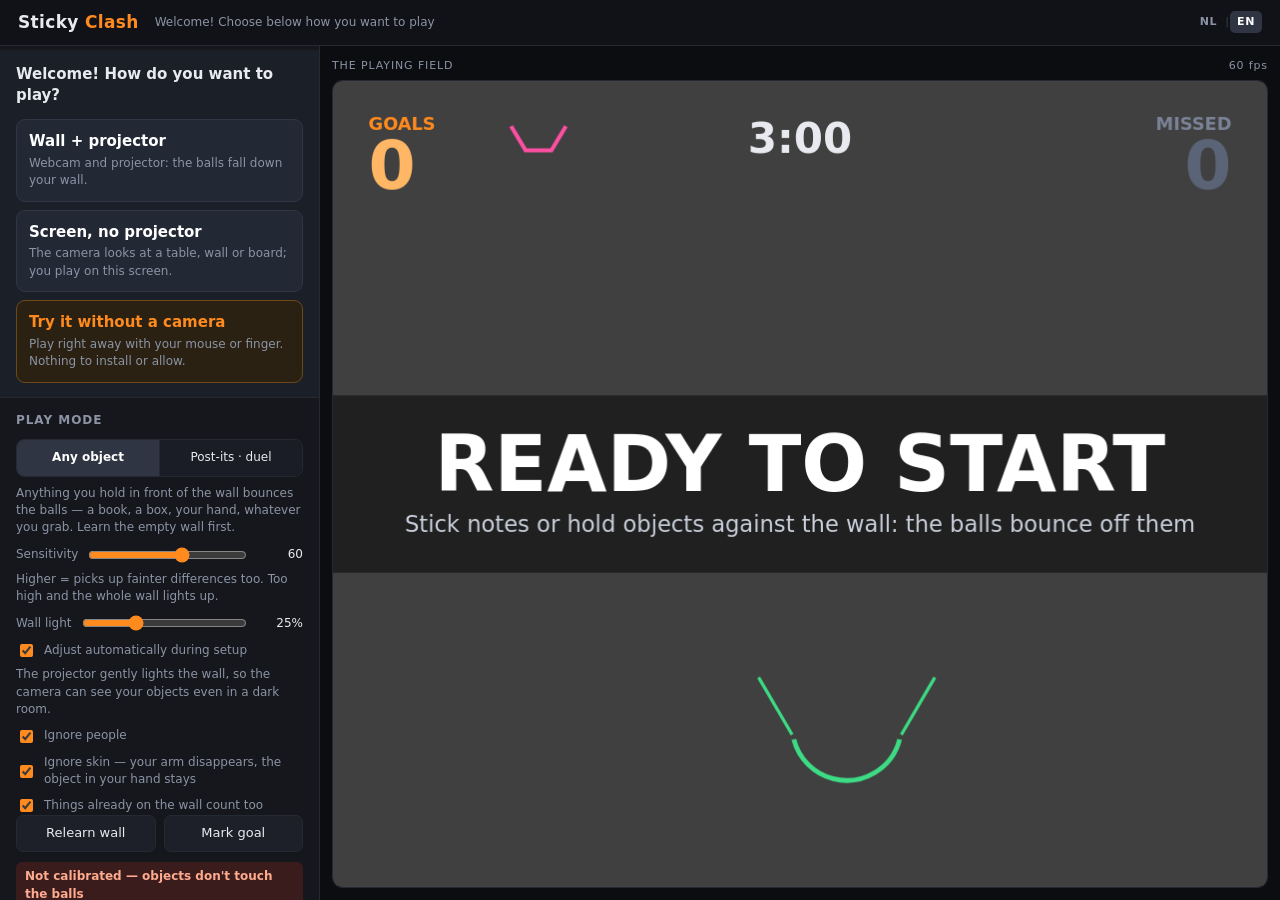
==== sticky-clash.html @ aa9df225 "Three ways to play: wall + projector, screen without projector, or try without a camera" ====
<!doctype html>
<html lang="nl">
<head>
<!-- Gegenereerd door bouw-los-bestand.mjs uit index.html, css/ en js/. Niet met de hand bewerken. -->
<meta charset="utf-8">
<meta name="viewport" content="width=device-width,initial-scale=1">
<title>Sticky Clash — projection mapping game</title>
<style>
:root{
  --bg:#0c0d10; --panel:#15171c; --line:#252932; --ink:#e8eaf0; --dim:#8b93a5;
  --acc:#ff8a1e; --acc2:#3aa0ff; --ok:#3ddc84;
}
*{box-sizing:border-box}
html,body{height:100%}
body{
  margin:0; background:var(--bg); color:var(--ink);
  font:14px/1.45 ui-sans-serif,system-ui,"Segoe UI",Roboto,sans-serif;
  display:flex; flex-direction:column;
}
header{
  display:flex; align-items:center; gap:16px; padding:10px 18px;
  border-bottom:1px solid var(--line); background:#101217;
}
h1{margin:0; font-size:17px; letter-spacing:.02em; font-weight:700}
h1 em{font-style:normal; color:var(--acc)}
.status{font-size:12px; color:var(--dim)}
.status.err{color:#ff6b6b}
.status.ok{color:var(--ok)}
/* taalkeuze NL | EN, rechts in de kopbalk */
.taal{margin-left:auto; flex:none; display:flex; align-items:center; gap:1px; font-size:11px; color:#3a404d}
.taal button{flex:none; padding:3px 7px; border:0; border-radius:5px; background:none; color:var(--dim); font-size:11px; font-weight:600; letter-spacing:.06em}
.taal button:hover{background:#1d2029; color:var(--ink)}
.taal button.on{background:#2f3542; color:#fff}

main{flex:1; display:flex; min-height:0}

.panel{
  width:320px; flex:none; overflow-y:auto; padding:4px 0 40px;
  border-right:1px solid var(--line); background:var(--panel);
}
.panel section{padding:14px 16px; border-bottom:1px solid var(--line)}
.panel section.foot{border:0}
h2{margin:0 0 10px; font-size:12px; text-transform:uppercase; letter-spacing:.08em; color:var(--dim); display:flex; align-items:center; gap:8px}
.num{
  width:18px; height:18px; border-radius:50%; background:#272c36; color:var(--ink);
  display:grid; place-items:center; font-size:11px; letter-spacing:0;
}
.row{display:flex; gap:8px; margin-bottom:8px}
button{
  flex:1; padding:8px 10px; border-radius:7px; border:1px solid var(--line);
  background:#1d2029; color:var(--ink); font:inherit; font-size:13px; cursor:pointer;
}
button:hover{background:#262a35}
button.primary{background:var(--acc); border-color:var(--acc); color:#1a1000; font-weight:600}
button.primary:hover{filter:brightness(1.08)}
button:disabled{opacity:.45; cursor:default}
select{width:100%; margin-bottom:8px; padding:7px; border-radius:7px; background:#1d2029; color:var(--ink); border:1px solid var(--line); font:inherit}
.hint{margin:6px 0 0; font-size:12px; color:var(--dim)}
kbd{background:#272c36; border:1px solid #333a47; border-bottom-width:2px; border-radius:4px; padding:0 4px; font-size:11px}
.badge{display:inline-block; margin:8px 0 0; padding:3px 8px; border-radius:99px; background:#2a1f1f; color:#ffab8f; font-size:11px}
.badge.ok{background:#16301f; color:var(--ok)}
.slider{display:flex; align-items:center; gap:8px; font-size:12px; color:var(--dim); margin-top:8px}
.slider input{flex:1; accent-color:var(--acc)}
.slider output{width:46px; text-align:right; color:var(--ink); font-variant-numeric:tabular-nums}
.check{display:flex; align-items:center; gap:8px; font-size:12px; color:var(--dim); margin-top:8px}
.check input{accent-color:var(--acc)}

.cls{display:flex; align-items:center; gap:8px; margin-bottom:6px}
.cls .dot{width:14px; height:14px; border-radius:4px; flex:none}
.cls .nm{flex:1; font-size:12px}
.cls .cnt{font-size:11px; color:var(--dim); width:16px; text-align:right; font-variant-numeric:tabular-nums}
.cls button{flex:none; padding:4px 8px; font-size:11px}
.cls button.learning{background:var(--acc); color:#1a1000; border-color:var(--acc)}

.stage{flex:1; display:flex; flex-direction:column; gap:10px; padding:12px; min-width:0}
.pane{flex:1; display:flex; flex-direction:column; min-height:0}
.pane-head{display:flex; justify-content:space-between; align-items:center; font-size:11px; color:var(--dim); text-transform:uppercase; letter-spacing:.08em; margin-bottom:6px}
.tabs{display:flex; gap:4px}
.tabs button{flex:none; padding:2px 8px; font-size:11px; text-transform:none; letter-spacing:0}
.tabs button.on{background:#2f3542; color:#fff}
.fps{font-variant-numeric:tabular-nums; text-transform:none}
canvas{
  flex:1; min-height:0; width:100%; background:#000; border-radius:10px;
  border:1px solid var(--line); object-fit:contain; display:block;
}
#debug{cursor:crosshair}

/* ---- eenvoudige bediening ---- */
.hidden{display:none !important}
button.big{padding:12px; font-size:15px; font-weight:600}
.quick{background:#181b22}
.camkeuze{display:block; margin-top:10px; font-size:12px; color:var(--dim)}
/* rechts weinig ruimte: zo past ook de langste Engelse keuze naast het pijltje */
.camkeuze select{margin:4px 0 0; padding:7px 2px 7px 6px}
.installeer{margin-top:10px}
input[type=text]{flex:1; min-width:0; padding:7px; border-radius:7px; background:#1d2029; color:var(--ink); border:1px solid var(--line); font:inherit}
.scores{margin:6px 0 8px; padding-left:22px; font-size:13px}
.scores li{padding:2px 0}
.scores li b{color:var(--ink)}
.scores .leeg{list-style:none; margin-left:-22px; color:var(--dim)}
button.klein{font-size:12px; padding:5px 9px}
.steps{list-style:none; margin:12px 0 4px; padding:0; display:flex; flex-direction:column; gap:5px}
.steps li{
  display:flex; align-items:center; gap:8px; font-size:12px; color:var(--dim);
  padding-left:22px; position:relative;
}
.steps li::before{
  content:""; position:absolute; left:0; top:50%; transform:translateY(-50%);
  width:14px; height:14px; border-radius:50%; border:1.5px solid #333a47;
}
.steps li.on{color:var(--ink)}
.steps li.on::before{background:var(--ok); border-color:var(--ok)}
.steps li.busy{color:var(--acc)}
.steps li.busy::before{border-color:var(--acc); border-top-color:transparent; animation:spin .7s linear infinite}
@keyframes spin{to{transform:translateY(-50%) rotate(360deg)}}

.seg{display:flex; gap:0; border:1px solid var(--line); border-radius:8px; overflow:hidden; margin-bottom:8px}
.seg button{border:0; border-radius:0; background:#1a1d25; font-size:12px; padding:9px 6px}
.seg button + button{border-left:1px solid var(--line)}
.seg button.on{background:#2f3542; color:#fff; font-weight:600}

details{border-bottom:1px solid var(--line)}
details summary{
  padding:12px 16px; cursor:pointer; font-size:12px; text-transform:uppercase;
  letter-spacing:.08em; color:var(--dim); list-style:none;
}
details summary::-webkit-details-marker{display:none}
details summary::before{content:"▸ "; }
details[open] summary::before{content:"▾ "; }
details summary:hover{color:var(--ink)}
details section{border-bottom:0; border-top:1px solid var(--line)}
.only-color{text-transform:none; letter-spacing:0; color:#5b6376}
.live{
  margin:10px 0 0; padding:6px 9px; border-radius:6px; background:#1d2029;
  font-size:12px; color:var(--dim); font-variant-numeric:tabular-nums;
}
.live.warn{background:#3a1c1c; color:#ffab8f; font-weight:600}
#world{cursor:grab}
#world:active{cursor:grabbing}
.slider.sub{margin-left:22px; opacity:.75}
.slider.sub.off{opacity:.35; pointer-events:none}
#world{touch-action:none}

/* ---- speelplek: muur + beamer, scherm, of de demo (zie js/speelplek.js en js/main.js) */
/* Wat maar bij één manier van spelen hoort. main.js zet plek-muur, plek-scherm of plek-demo op <body>. */
body:not(.plek-muur) .alleen-muur{display:none !important}
body:not(.plek-scherm) .alleen-scherm{display:none !important}
body:not(.plek-demo) .alleen-demo{display:none !important}
body.plek-demo .alleen-camera{display:none !important}
/* zolang het welkomstkaartje er staat, geen knoppen van een opstelling die nog niet gekozen is,
   en rechts alleen het speelveld (nog geen camera, nog geen beamer) */
body.welkom-open .quick{display:none}
body.welkom-open .pane.alleen-camera{display:none}
body.welkom-open .pane-head .alleen-muur{display:none}
body.welkom-open .pane-head .alleen-demo{display:inline !important}

.welkom{background:#1b1f28; display:flex; flex-direction:column; gap:8px}
.welkom h2{font-size:15px; text-transform:none; letter-spacing:0; color:var(--ink); margin-bottom:4px}
.plekknop{display:flex; flex-direction:column; align-items:flex-start; gap:2px; text-align:left; padding:11px 12px; border-radius:9px; background:#232835; border-color:#303646}
.plekknop b{font-size:15px; color:#fff}
.plekknop span{font-size:12px; color:var(--dim)}
.plekknop:hover{background:#2b3140; border-color:var(--acc)}
.plekknop.demo{background:#2a2112; border-color:#6b4a17}
.plekknop.demo b{color:var(--acc)}
.plekknop.demo:hover{background:#342914}
.plekkeuze{display:flex; align-items:center; gap:10px; margin-bottom:12px; font-size:12px; color:var(--dim)}
.plekkeuze .seg{flex:1; margin:0}
.plekkeuze .seg button{padding:6px 4px}
.camniet{background:#2a1f1f; color:#ffab8f; padding:7px 9px; border-radius:7px}
.camniet a{color:#fff; font-weight:600}

/* het speelscherm, over het hele venster */
body.sv-open{overflow:hidden}
.speelvenster{position:fixed; inset:0; z-index:50; display:flex; flex-direction:column; background:#07080b}
.sv-balk{display:flex; flex-wrap:wrap; align-items:center; gap:6px 8px; padding:8px 12px; background:#101217; border-bottom:1px solid var(--line)}
.sv-balk button{flex:none; padding:7px 12px}
.sv-naam{font-size:14px; white-space:nowrap}
.sv-status{flex:1 1 120px; min-width:0; font-size:12px; color:var(--dim); overflow:hidden; text-overflow:ellipsis; white-space:nowrap}
.sv-status.err{color:#ff6b6b}
.sv-status.ok{color:var(--ok)}
.sv-icoon{font-size:17px; line-height:1; padding:6px 10px !important}
.sv-veld{flex:1; min-height:0; display:flex; align-items:center; justify-content:center; padding:8px; overflow:hidden}
#svCanvas{flex:none; width:auto; border-radius:8px; touch-action:none; cursor:crosshair}
.sv-voet{padding:8px 12px 12px; background:#101217; border-top:1px solid var(--line)}
.sv-voet .hint{margin:6px 0 0}
.sv-palet{display:flex; flex-wrap:wrap; gap:6px}
.sv-palet button{flex:none; display:flex; align-items:center; gap:6px; padding:6px 10px; font-size:12px}
.sv-palet button.on{background:#2f3542; border-color:#6a7386; color:#fff}
.sv-palet i{display:inline-block; width:12px; height:12px; border-radius:3px}
.sv-cta{display:flex; flex-wrap:wrap; align-items:center; gap:6px 8px; margin-top:8px; font-size:13px}
.sv-cta button{flex:none; padding:6px 12px}
.sv-voet .row{margin:8px 0 0}

/* laag scherm (een telefoon die ligt): het speelveld krijgt de ruimte. De uitleg valt weg (de
   statusregel bovenin zegt wat er moet), het palet en "Speel echt" staan naast elkaar. */
@media (max-height: 500px){
  .sv-balk{padding:4px 8px}
  .sv-balk button{padding:5px 10px}
  .sv-veld{padding:4px}
  .sv-voet{display:flex; flex-wrap:wrap; align-items:center; gap:4px 14px; padding:4px 8px 6px}
  .sv-voet > .hint:not(.camniet){display:none}
  .sv-palet button{padding:4px 8px}
  .sv-cta{margin-top:0}
  .sv-cta button{padding:4px 10px}
}

/* smal scherm (telefoon, of een klein ingesloten venster): het paneel boven, het speelveld eronder */
@media (max-width: 760px){
  html,body{height:auto}
  header{flex-wrap:wrap; gap:4px 12px; padding:10px 14px}
  .status{order:3; flex-basis:100%}
  main{flex-direction:column}
  .panel{width:auto; overflow:visible; border-right:0; border-bottom:1px solid var(--line); padding-bottom:8px}
  .stage{padding:10px}
  .pane{flex:none; height:62vw; min-height:190px}
  .sv-balk{padding:6px 8px}
  .sv-status{order:9; flex-basis:100%}
  .sv-veld{padding:4px}
  .sv-voet{padding:6px 8px 10px}
}

</style>
<link rel="icon" href="[data-uri]">
<meta name="theme-color" content="#101217">
<meta name="description" content="Stick notes on the wall, the balls bounce off them. A free projection-mapping game in your browser; also plays on a screen, or try it without a camera.">
<meta property="og:type" content="website">
<meta property="og:title" content="Sticky Clash">
<meta property="og:description" content="Stick notes on the wall, the balls bounce off them. A free projection-mapping game in your browser; also plays on a screen, or try it without a camera.">
<meta property="og:url" content="https://noaquim.github.io/sticky-clash/">
<meta property="og:image" content="https://noaquim.github.io/sticky-clash/docs/social.png">
<meta name="twitter:card" content="summary_large_image">
</head>
<body class="plek-muur">
<header>
  <h1>Sticky <em>Clash</em></h1>
  <div id="status" class="status">Klik op "Alles automatisch instellen"</div>
  <div id="taalKeuze" class="taal" role="group" aria-label="Taal">
    <button data-taal="nl" lang="nl" translate="no" title="Nederlands">NL</button><span aria-hidden="true">|</span><button data-taal="en" lang="en" translate="no" title="English">EN</button>
  </div>
</header>

<main>
  <aside class="panel">

    <section id="welkom" class="welkom hidden" aria-labelledby="welkomKop">
      <h2 id="welkomKop">Welkom! Hoe wil je spelen?</h2>
      <button class="plekknop" data-plek="muur"><b>Muur + beamer</b><span>Webcam en beamer: de ballen vallen over je muur.</span></button>
      <button class="plekknop" data-plek="scherm"><b>Scherm, zonder beamer</b><span>De camera kijkt naar een tafel, muur of bord; je speelt op dit scherm.</span></button>
      <p class="hint camniet hidden"></p>
      <button class="plekknop demo" data-plek="demo"><b>Probeer zonder camera</b><span>Meteen spelen met je muis of vinger. Niets installeren of toestaan.</span></button>
    </section>

    <section class="quick">
      <div class="plekkeuze">
        <span>Speelplek</span>
        <div class="seg" id="plekSeg" role="group" aria-label="Speelplek">
          <button data-plek="muur">Beamer</button>
          <button data-plek="scherm">Scherm</button>
          <button data-plek="demo">Demo</button>
        </div>
      </div>
      <div class="alleen-muur">
        <button id="btnAuto" class="primary big">Alles automatisch instellen</button>
      </div>
      <div class="alleen-scherm">
        <button id="btnScherm" class="primary big">Start op dit scherm</button>
        <p class="hint">Zet de camera boven een tafel of tegenover een muur met briefjes; gebruik eventueel je telefoon als webcam. Handen tellen niet mee, voorwerpen wel.</p>
      </div>
      <div class="alleen-demo">
        <button id="btnDemo" class="primary big">Speel de demo</button>
        <p class="hint">Met je muis of vinger: sleep de briefjes, teken nieuwe en kijk hoe de ballen kaatsen. Zonder camera.</p>
        <p class="hint">Heb je een webcam? Speel echt: kies hierboven Beamer of Scherm.</p>
      </div>
      <p class="hint camniet alleen-camera hidden"></p>
      <label class="camkeuze alleen-camera">Camera
        <select id="camSelect"><option value="">Automatisch — losse webcam als die er is</option></select>
      </label>
      <p class="hint alleen-camera">Geen webcam? Je telefoon kan het ook, met een gratis app als DroidCam of Camo. Op een Mac kan een iPhone meteen als camera.</p>
      <label class="check alleen-scherm"><input type="checkbox" id="schermSpiegel"> Spiegelen — voor een camera die naar jou kijkt</label>
      <ol class="steps alleen-muur" id="steps">
        <li data-k="proj">Beamer</li>
        <li data-k="cam">Camera</li>
        <li data-k="cal">Kalibratie</li>
        <li data-k="bg">Muur geleerd</li>
        <li data-k="goal">Doel gevonden</li>
      </ol>
      <ol class="steps alleen-scherm">
        <li data-k="cam">Camera</li>
        <li data-k="bg">Lege ondergrond geleerd</li>
      </ol>
      <button id="btnSchermLeer" class="alleen-scherm">Opnieuw leren</button>
      <p id="wizHint" class="hint alleen-muur">Doet de beamer, de camera, de kalibratie en de muur in één keer. Volg de aanwijzingen op de muur.</p>
      <button id="btnAbort" class="hidden">Afbreken</button>
      <div id="appInstall" class="installeer hidden">
        <button id="btnInstall" class="klein">Installeer als app</button>
        <p class="hint">Eigen venster en pictogram, en daarna start het spel ook zonder internet.</p>
      </div>
    </section>

    <section class="alleen-camera">
      <h2>Speelmodus</h2>
      <div class="seg" id="modeSeg">
        <button data-mode="object" class="on">Elk voorwerp</button>
        <button data-mode="color">Post-its · duel</button>
      </div>
      <p id="modeHint" class="hint"></p>
      <label class="slider">Gevoeligheid <input type="range" id="sens" min="0" max="100" value="60"><output id="sensOut">60</output></label>
      <p class="hint">Hoger = pakt ook zwakkere verschillen op. Te hoog en de hele muur licht op.</p>
      <label class="slider alleen-muur">Muurverlichting <input type="range" id="fill" min="0" max="80" value="25"><output id="fillOut">25%</output></label>
      <label class="check alleen-muur"><input type="checkbox" id="fillAuto" checked> Automatisch afstellen bij instellen</label>
      <p class="hint alleen-muur">De beamer verlicht de muur zachtjes, zodat de camera je voorwerpen ook in een donkere kamer ziet.</p>
      <label class="check"><input type="checkbox" id="noPeople" checked> Mensen negeren</label>
      <label class="check"><input type="checkbox" id="skin" checked> Huid negeren — je arm verdwijnt, het voorwerp in je hand blijft</label>
      <label class="check"><input type="checkbox" id="resident" checked> Wat al aan de muur hangt telt ook mee</label>
      <div class="row">
        <button id="btnBg" class="alleen-muur" title="Leer opnieuw hoe de lege muur eruitziet">Muur opnieuw leren</button>
        <button id="btnGoal">Doel aanwijzen</button>
      </div>
      <p id="live" class="live">—</p>
      <button id="btnDiag">Foto van wat de camera ziet</button>
      <p class="hint">Wordt iets niet goed herkend? Klik hierop en stuur de foto op: dan is precies te zien wat er gebeurt.</p>
    </section>

    <section>
      <div class="row">
        <button id="btnPlay" class="primary big">Start ronde</button>
        <button id="btnReset">Reset</button>
      </div>
      <label class="check alleen-muur"><input type="checkbox" id="testMode"> Testmodus (muis, geen camera)</label>
    </section>

    <section id="telefoon">
      <h2>Telefoon</h2>
      <button id="btnTelefoon">Telefoon koppelen</button>
      <div id="telefoonVak" class="hidden">
        <canvas id="telefoonQr" width="180" height="180" style="flex:none; width:180px; height:180px; margin:4px auto 0; background:#fff; border:0; border-radius:6px; image-rendering:pixelated"></canvas>
        <p id="telefoonStatus" class="badge">—</p>
        <p class="hint">Scan de code met je telefoon. Zolang er niet gespeeld wordt staat hij ook op de muur. Geen scanner? Open op je telefoon: <a id="telefoonLink" target="_blank" rel="noopener noreferrer" style="color:inherit; word-break:break-all"></a></p>
        <label class="check"><input type="checkbox" id="telefoonMuur" checked> Code ook op de muur</label>
        <div class="row" style="margin-top:8px">
          <button id="btnTelefoonNieuw">Nieuwe code</button>
          <button id="btnTelefoonStop">Stoppen</button>
        </div>
      </div>
      <p class="hint">Starten, pauzeren en je naam voor de ranglijst typen vanaf je telefoon. Laptop én telefoon hebben internet nodig: de knoppen gaan via ntfy.sh, en daar wordt niets bewaard.</p>
    </section>

    <section id="ranglijst">
      <h2>Ranglijst</h2>
      <div id="naamInvoer" class="hidden">
        <p class="hint" id="naamVraag">Nieuwe score! Hoe heet je?</p>
        <div class="row">
          <input id="naam" type="text" maxlength="16" placeholder="Naam" autocomplete="off">
          <button id="btnNaam" class="primary">Opslaan</button>
        </div>
      </div>
      <ol id="scoreLijst" class="scores"></ol>
      <button id="btnScoresWis" class="klein">Ranglijst wissen</button>
    </section>

    <section>
      <h2>Spelregels</h2>
      <label class="camkeuze">Spelvorm
        <select id="spelvorm">
          <option value="vrij">Vrij spel — zo veel mogelijk in de tijd</option>
          <option value="levels">Uitdaging — steeds moeilijkere levels</option>
        </select>
      </label>
      <label class="check"><input type="checkbox" id="special" checked> Speciale briefjes: rood = trampoline, groen = turbo, blauw = breekt na 5 tikken</label>
      <label class="check"><input type="checkbox" id="gold" checked> Gouden ballen — 3 punten</label>
      <label class="check"><input type="checkbox" id="bonus" checked> Bonusbak — 3 punten, verspringt elke 20 seconden</label>
      <label class="slider">Rondetijd <input type="range" id="roundLen" min="30" max="900" step="15" value="180"><output id="roundLenOut">3:00</output></label>
      <label class="check"><input type="checkbox" id="endless"> Geen tijdslimiet — blijft doorgaan</label>

      <label class="check"><input type="checkbox" id="moveSource"> Balbron beweegt heen en weer</label>
      <label class="slider sub">tempo <input type="range" id="srcSpeed" min="1" max="20" value="5"><output id="srcSpeedOut">0.5</output></label>

      <label class="check"><input type="checkbox" id="moveGoal"> Bak beweegt heen en weer</label>
      <label class="slider sub">tempo <input type="range" id="goalSpeed" min="1" max="20" value="4"><output id="goalSpeedOut">0.4</output></label>

      <label class="slider">Wind <input type="range" id="wind" min="0" max="900" step="25" value="0"><output id="windOut">uit</output></label>
      <p class="hint">Wind duwt de ballen langzaam heen en weer. Je ziet de richting boven in beeld.</p>
    </section>

    <details>
      <summary>Meer instellingen</summary>

      <section class="alleen-camera">
        <h2>Camera</h2>
        <div class="row">
          <button id="btnCam">Camera starten</button>
          <button id="btnFlip" class="alleen-muur">Spiegelen</button>
        </div>
        <label class="check alleen-muur"><input type="checkbox" id="lockExp"> Belichting vastzetten — alleen als het beeld flikkert</label>
        <p class="hint alleen-muur">Op sommige camera's wordt het beeld dan donkerder. Het spel controleert dat en zet hem dan terug.</p>
      </section>

      <section class="alleen-muur">
        <h2>Beamer</h2>
        <div class="row">
          <button id="btnProj">Venster openen</button>
          <button id="btnProjClose">Sluiten</button>
        </div>
        <button id="btnScreens">Beamerscherm herkennen</button>
        <p class="hint">Eén keer toestaan, daarna opent het beamervenster voortaan vanzelf op de beamer.</p>
        <p class="hint">Staat het niet vanzelf op volledig scherm, klik dan één keer in dat venster. Het spel kalibreert zich daarna vanzelf opnieuw.</p>
      </section>

      <section class="alleen-muur">
        <h2>Kalibratie</h2>
        <div class="row">
          <button id="btnCalAuto">Automatisch</button>
          <button id="btnCal">Met de hand</button>
        </div>
        <button id="btnCalReset">Wissen</button>
        <p id="calState" class="badge">Niet gekalibreerd</p>
        <label class="check"><input type="checkbox" id="autoRecal" checked> Vanzelf opnieuw instellen als de camera of beamer verschuift</label>
      </section>

      <section class="alleen-camera">
        <h2>Kleuren <span class="only-color">(duelmodus)</span></h2>
        <div id="classList"></div>
        <p class="hint">Klik "Leren" en klik daarna op het voorwerp in het camerabeeld.</p>
      </section>

      <section>
        <h2>Spel</h2>
        <label class="slider">Min. grootte <input type="range" id="minSize" min="4" max="120" value="8"><output id="minSizeOut">8</output></label>
        <label class="slider">Max. grootte <input type="range" id="maxSize" min="5" max="90" value="35"><output id="maxSizeOut">35%</output></label>
        <label class="slider">Stilstaan <input type="range" id="stable" min="0" max="60" value="0"><output id="stableOut">0.0s</output></label>
        <label class="slider">Mensenfilter <input type="range" id="strict" min="0" max="100" value="50"><output id="strictOut">50</output></label>
        <p class="hint">Hoger = strenger. Het filter kijkt of een vorm star is: een voorwerp houdt zijn omtrek, een mens niet.</p>
        <label class="slider">Zwaartekracht <input type="range" id="gravity" min="400" max="3000" step="50" value="1300"><output id="gravityOut">1300</output></label>
        <label class="slider">Stuiter <input type="range" id="bounce" min="0" max="95" value="58"><output id="bounceOut">0.58</output></label>
        <label class="slider">Baltempo <input type="range" id="rate" min="2" max="40" value="10"><output id="rateOut">1.0/s</output></label>
        <label class="check"><input type="checkbox" id="sound" checked> Geluid</label>
        <label class="check"><input type="checkbox" id="muziek" checked> Muziek — zacht, alleen tijdens een ronde</label>
        <label class="check"><input type="checkbox" id="effecten" checked> Effecten — confetti, sterretjes, COMBO en feest bij een record</label>
        <label class="check alleen-muur"><input type="checkbox" id="outline"> Voorwerpen omlijnen op de muur</label>
        <p class="hint alleen-muur">Uit in voorwerpmodus: licht op een voorwerp maakt dat voorwerp onzichtbaar voor de camera. Op je laptop zie je de omlijningen altijd.</p>
      </section>

      <section class="foot">
        <p class="hint"><b>Doel en bron verplaatsen:</b> sleep ze met de muis in de rechter weergave. Het doel pak je door erin te klikken, de bron met <kbd>Ctrl</kbd>+klik. Of met de pijltjestoetsen en <kbd>W</kbd><kbd>A</kbd><kbd>S</kbd><kbd>D</kbd>. <kbd>spatie</kbd> = pauze.</p>
      </section>
    </details>

  </aside>

  <div class="stage">
    <div class="pane alleen-camera">
      <div class="pane-head">
        <span>Camera</span>
        <div class="tabs">
          <button data-view="video" class="on">Beeld</button>
          <button data-view="mask">Wat het spel ziet</button>
        </div>
      </div>
      <canvas id="debug" width="320" height="240"></canvas>
    </div>
    <div class="pane">
      <div class="pane-head"><span class="alleen-muur">Wat de beamer laat zien</span><span class="alleen-scherm">Het speelveld, over het camerabeeld</span><span class="alleen-demo">Het speelveld</span><span id="fps" class="fps"></span></div>
      <canvas id="world" width="640" height="360"></canvas>
    </div>
  </div>
</main>

<!-- Het speelscherm: de demo en spelen op een scherm, groot, over het hele venster (zie js/main.js). -->
<div id="speelvenster" class="speelvenster hidden" role="dialog" aria-label="Speelscherm">
  <div class="sv-balk">
    <b class="sv-naam"><span class="alleen-demo">Demo</span><span class="alleen-scherm">Op dit scherm</span></b>
    <span id="svStatus" class="sv-status"></span>
    <button id="svStart" class="primary">Start ronde</button>
    <button id="svLeer" class="alleen-scherm">Opnieuw leren</button>
    <button id="svSpiegel" class="alleen-scherm">Spiegelen</button>
    <button id="svBegin" class="alleen-demo">Beginstand</button>
    <button id="svVol" class="sv-icoon" title="Volledig scherm" aria-label="Volledig scherm">⛶</button>
    <button id="svSluit" class="sv-icoon" title="Sluiten" aria-label="Sluiten">×</button>
  </div>
  <div id="svVeld" class="sv-veld"><canvas id="svCanvas" width="640" height="360"></canvas></div>
  <div class="sv-voet">
    <div id="svPalet" class="sv-palet alleen-demo" role="group" aria-label="Soort briefje">
      <button data-soort="los" class="on"><i style="background:#ffd84d"></i>Briefje</button>
      <button data-soort="trampoline"><i style="background:#ff4d4d"></i>Trampoline</button>
      <button data-soort="booster"><i style="background:#3ddc84"></i>Turbo</button>
      <button data-soort="breek"><i style="background:#3aa0ff"></i>Breekt</button>
    </div>
    <p class="hint alleen-demo">Sleep een briefje om het te verplaatsen, of sleep op een lege plek voor een nieuw briefje. Weghalen: dubbeltik erop of tik op het ×. De bak en de balbron kun je ook verslepen.</p>
    <p class="hint alleen-scherm">Zet de camera boven een tafel of tegenover een muur met briefjes; gebruik eventueel je telefoon als webcam. Handen tellen niet mee, voorwerpen wel.</p>
    <p class="hint alleen-scherm">Leg briefjes of voorwerpen neer: de ballen kaatsen ertegen. De bak en de balbron versleep je met de muis of je vinger.</p>
    <p class="hint camniet alleen-scherm hidden"></p>
    <div class="sv-cta alleen-demo"><b>Heb je een webcam? Speel echt:</b><button data-plek="muur">Muur + beamer</button><button data-plek="scherm">Scherm</button></div>
    <div id="svNaam"></div>
  </div>
</div>

<script type="module">
// ---- js/vision.js
// Herkenning van voorwerpen voor de muur, op twee manieren:
//
//   mode 'object' — achtergrondsubtractie. Leer eenmalig de lege muur; daarna telt
//                   alles wat erbij komt als obstakel. Werkt met elk voorwerp.
//   mode 'color'  — kleurherkenning op post-its, voor het duel oranje tegen blauw.
//
// Alles draait op een grof raster van cellen, dus het blijft snel op een laptop.

const DEFAULT_CLASSES = [
  { id: 'attack', label: 'Aanvaller',  hue: 26,  hTol: 20, sMin: 0.42, vMin: 0.28, css: '#ff8a1e', minCells: 16 },
  { id: 'block',  label: 'Verdediger', hue: 205, hTol: 26, sMin: 0.38, vMin: 0.20, css: '#3aa0ff', minCells: 16 },
  { id: 'goal',   label: 'Doel',       hue: 125, hTol: 26, sMin: 0.36, vMin: 0.20, css: '#3ddc84', minCells: 8  },
  { id: 'source', label: 'Balbron',    hue: 320, hTol: 22, sMin: 0.34, vMin: 0.22, css: '#ff4fa3', minCells: 8  },
];

function rgb2hsv(r, g, b) {
  r /= 255; g /= 255; b /= 255;
  const mx = Math.max(r, g, b), mn = Math.min(r, g, b), d = mx - mn;
  let h = 0;
  if (d > 1e-6) {
    if (mx === r) h = 60 * (((g - b) / d) % 6);
    else if (mx === g) h = 60 * ((b - r) / d + 2);
    else h = 60 * ((r - g) / d + 4);
    if (h < 0) h += 360;
  }
  return [h, mx < 1e-6 ? 0 : d / mx, mx];
}

function hueDist(a, b) {
  const d = Math.abs(a - b) % 360;
  return d > 180 ? 360 - d : d;
}

/**
 * Een lichtzweem wegwerken, gemeten tegen de kleur van de muur op die plek (wr, wg,
 * wb) — zoals de witbalans van een camera. Begrensd: rood mag omlaag en blauw omhoog,
 * niet andersom. Op een koele muur maakte volledig wegdelen een wit kaartje of gele
 * post-it juist oranje (en dus 'huid'); op kurk, hout of karton — zelf huidkleurig —
 * viel een echte hand weg. Een duidelijk gekleurde muur krijgt daarom helemaal geen
 * correctie. Schrijft de kleur in uit en geeft die terug.
 *
 * zacht: niet ineens stoppen bij een gekleurde muur, maar de correctie tussen 0,35 en
 * 0,55 verzadiging geleidelijk laten aflopen. Voor de soort van een briefje (zie
 * noteKindOf): onder een felle gloeilamp op een al warm verlichte muur viel de
 * correctie anders ineens helemaal weg, en werd roze rood en turkoois groen. Kurk
 * (rond 0,55) krijgt nog steeds niets.
 */
function balanceToWall(r, g, b, wr, wg, wb, uit, zacht = false) {
  if (wr > 0 && wg > 0 && wb > 0) {
    const wmax = Math.max(wr, wg, wb), wmin = Math.min(wr, wg, wb), sat = (wmax - wmin) / wmax;
    const k = sat <= 0.35 ? 1 : zacht ? Math.max(0, (0.55 - sat) / 0.2) : 0;
    if (k > 0) {
      const m = (wr + wg + wb) / 3;
      let fr = Math.min(1, Math.max(0.75, m / wr));
      let fg = Math.min(1.1, Math.max(0.9, m / wg));
      let fb = Math.min(1.33, Math.max(1, m / wb));
      if (k < 1) { fr = 1 + k * (fr - 1); fg = 1 + k * (fg - 1); fb = 1 + k * (fb - 1); }
      r *= fr; g *= fg; b *= fb;
    }
  }
  uit[0] = r; uit[1] = g; uit[2] = b;
  return uit;
}

/** Tussen 0 en 255, zoals een camera meet. */
function clampByte(v) {
  return v < 0 ? 0 : v > 255 ? 255 : v;
}

/** Tussen -1 en 1, en NaN wordt 0: een kapotte voorspelling mag nooit een cel aanzetten. */
function unitClamp(v) {
  return v > 1 ? 1 : v < -1 ? -1 : v === v ? v : 0;
}

/**
 * Speciale briefjes: rood, groen en blauw krijgen een eigen rol in het spel. Gemeten
 * op de kleur ná de witbalans hierboven, dus tegen de muur en niet tegen de lamp.
 * Alles daartussen — geel, oranje, roze, wit, grijs, zwart, bruin — is een gewoon
 * voorwerp.
 *
 * De eigen kleur moet ook echt licht zijn: kr, kg, kb is hoeveel van die kleur het
 * voorwerp terugkaatst tegen de muur ernaast (1 = even veel), en dat verandert niet
 * met de kleur van de lamp. Bruin is donkeroranje-rood en lag anders precies op de
 * grens met rood; een donkerblauwe trui, spijkerbroek of boekomslag werd anders een
 * blauw briefje.
 */
function noteKindOf(r, g, b, kr, kg, kb) {
  const hsv = rgb2hsv(r, g, b), h = hsv[0], s = hsv[1];
  if ((h >= 340 || h < 15) && s > 0.45 && kr > 0.7) return 'trampoline';
  if (h >= 75 && h <= 165 && s > 0.35 && kg > 0.7) return 'booster';
  if (h >= 190 && h <= 250 && s > 0.35 && kb > 0.7) return 'breek';
  return null;
}

// Andrew's monotone chain.
function convexHull(pts) {
  if (pts.length < 4) return pts.slice();
  const p = pts.slice().sort((a, b) => a[0] - b[0] || a[1] - b[1]);
  const cross = (o, a, b) => (a[0] - o[0]) * (b[1] - o[1]) - (a[1] - o[1]) * (b[0] - o[0]);
  const lower = [];
  for (const q of p) {
    while (lower.length >= 2 && cross(lower[lower.length - 2], lower[lower.length - 1], q) <= 0) lower.pop();
    lower.push(q);
  }
  const upper = [];
  for (let i = p.length - 1; i >= 0; i--) {
    const q = p[i];
    while (upper.length >= 2 && cross(upper[upper.length - 2], upper[upper.length - 1], q) <= 0) upper.pop();
    upper.push(q);
  }
  lower.pop(); upper.pop();
  return lower.concat(upper);
}

// Een vorm wordt beschreven als steunafstanden: voor elke vaste richting de verste
// cel in die richting. Dat zijn altijd precies evenveel getallen, ongeacht hoe grillig
// de vlek is — en daardoor kun je ze van frame tot frame middelen zonder dat de vorm
// springt. Een omhullende met wisselend aantal hoekpunten kan dat niet.
//
// Met 16 richtingen ligt de veelhoek er hooguit 2% naast (1/cos(11,25°) - 1), dus de
// lijn valt strak om het voorwerp.
const NDIR = 16;
const JITTER_N = 24;           // metingen waarover de trilling van een spoor gemeten wordt
const DIRS = [];
for (let k = 0; k < NDIR; k++) {
  const a = (k / NDIR) * Math.PI * 2;
  DIRS.push([Math.cos(a), Math.sin(a)]);
}

/**
 * Steunafstanden van een omhullende, gemeten in een assenstelsel dat met het
 * voorwerp meedraait. Dat meedraaien is cruciaal: bij vaste richtingen snijden de
 * raaklijnen de hoeken van een schuine, langwerpige vorm er veel te ruim omheen.
 */
function supportOf(hull, mx, my, ang, out) {
  const ca = Math.cos(ang), sa = Math.sin(ang);
  for (let k = 0; k < NDIR; k++) out[k] = -Infinity;
  for (let i = 0; i < hull.length; i++) {
    const dx = hull[i][0] - mx, dy = hull[i][1] - my;
    const u = dx * ca + dy * sa, v = -dx * sa + dy * ca;
    for (let k = 0; k < NDIR; k++) {
      const p = u * DIRS[k][0] + v * DIRS[k][1];
      if (p > out[k]) out[k] = p;
    }
  }
  // Van celmiddelpunten naar de rand. Een cel is een vierkantje, geen rondje: in de
  // schuine richting steekt zijn hoek √2 keer zo ver uit als recht opzij, dus de marge
  // volgt de vorm van een vierkant: f·(|cos φ| + |sin φ|). Met dezelfde marge in alle
  // richtingen werden de hoeken van elk voorwerp afgesneden.
  //
  // f = 0,4 en niet 0,5 (een hele halve cel): randcellen die een voorwerp maar half
  // bedekt tellen door de hysterese nu mee, dus de gemeten vlek is al iets ruimer.
  // Gemeten over 45 gevallen (5 maten, 3 hoeken, 3 uitlijningen): gemiddeld +5%.
  for (let k = 0; k < NDIR; k++) {
    const wx = DIRS[k][0] * ca - DIRS[k][1] * sa;        // richting in het beeld
    const wy = DIRS[k][0] * sa + DIRS[k][1] * ca;
    out[k] += 0.4 * (Math.abs(wx) + Math.abs(wy));
  }
  return out;
}

/** Zet de steunafstanden terug om in een convexe veelhoek in camerapixels. */
function polyFromSupport(mx, my, sup, ang, cell) {
  const ca = Math.cos(ang), sa = Math.sin(ang);
  const pts = [];
  for (let k = 0; k < NDIR; k++) {
    const k2 = (k + 1) % NDIR;
    const a = DIRS[k], b = DIRS[k2];
    const det = a[0] * b[1] - a[1] * b[0];
    if (Math.abs(det) < 1e-6) continue;
    const x = (sup[k] * b[1] - a[1] * sup[k2]) / det;
    const y = (a[0] * sup[k2] - sup[k] * b[0]) / det;
    pts.push([(mx + x * ca - y * sa + 0.5) * cell, (my + x * sa + y * ca + 0.5) * cell]);
  }
  return convexHull(pts);
}

/** Ligt (x, y) binnen een convexe veelhoek, ongeacht de draairichting? */
function inConvex(poly, x, y) {
  let sign = 0;
  for (let i = 0; i < poly.length; i++) {
    const a = poly[i], b = poly[(i + 1) % poly.length];
    const c = (b[0] - a[0]) * (y - a[1]) - (b[1] - a[1]) * (x - a[0]);
    if (c === 0) continue;
    if (sign === 0) sign = Math.sign(c); else if (Math.sign(c) !== sign) return false;
  }
  return poly.length > 2;
}

function polyArea(h) {
  let a = 0;
  for (let i = 0; i < h.length; i++) {
    const q = h[(i + 1) % h.length];
    a += h[i][0] * q[1] - q[0] * h[i][1];
  }
  return Math.abs(a) / 2;
}

/** Hoek van de langste as, en hoe langwerpig de vorm is (0 = rond, 1 = lijn). */
function principalAxis(pts, mx, my) {
  let xx = 0, yy = 0, xy = 0;
  for (let i = 0; i < pts.length; i++) {
    const dx = pts[i][0] - mx, dy = pts[i][1] - my;
    xx += dx * dx; yy += dy * dy; xy += dx * dy;
  }
  const n = pts.length || 1;
  xx /= n; yy /= n; xy /= n;
  const tr = xx + yy;
  const ecc = tr > 1e-6 ? Math.sqrt((xx - yy) * (xx - yy) + 4 * xy * xy) / tr : 0;
  return [0.5 * Math.atan2(2 * xy, xx - yy), ecc];
}

class Vision {
  constructor() {
    this.video = document.createElement('video');
    this.video.autoplay = true; this.video.playsInline = true; this.video.muted = true;
    this.cv = document.createElement('canvas');
    this.ctx = this.cv.getContext('2d', { willReadFrequently: true });
    this.vw = 320; this.vh = 240;
    this.cell = 3;
    this.classes = DEFAULT_CLASSES.map(c => ({ ...c }));
    this.mode = 'object';
    this.ready = false;
    this.mirror = false;
    this.tracks = [];
    this.nextId = 1;
    this.maskImage = null;
    this.minCells = 16;
    this.objThresh = 30;
    this.bg = null;
    this.bgAcc = null;
    this.bgN = 0;
    this.projLuma = null;
    this.skinFilter = true;
    this.supTmp = new Float32Array(NDIR);
    this.balTmp = [0, 0, 0];
    this.wobbleMax = 0.115;      // hoeveel de omtrek mag ademen voor het een mens is
    this.fgFraction = 0;         // aandeel voorgrond, om een verlopen muur te merken
    this.tooSmall = 0;           // vlekken die net onder de minimale grootte vielen
    this.roi = null;             // uitsnede van het camerabeeld, in videopixels
    // Een huid- of schaduwkleurige vlek moet vertrouwen verdienen voordat hij meetelt:
    // zo lang (s) stil hangen, hooguit zoveel trillen (px, spreiding van het midden),
    // en geen afgekeurd lichaamsdeel in de buurt (cellen). Zie earnTrust().
    this.stillFor = 1.0;
    this.jitterMax = 0.15;
    this.calmFor = 0.4;          // zo lang (s) achter elkaar onder jitterMax
    this.jitterWindow = 0.8;     // over zo'n stuk tijd (s) wordt de trilling gemeten
    this.personGap = 8;
    this.insideFn = null;        // (x, y) => op het beamervlak? Gezet door main.js.
    // Zoveel metingen achter elkaar moet een nieuwe briefjessoort winnen voordat een
    // spoor van soort wisselt (zie kindVote). Eén bal erover of een half beeld mag
    // een rood briefje niet even 'geen soort' maken.
    this.kindFrames = 8;
    // Hoe de muur oplicht onder vol wit van de beamer (zie endBackground en
    // classifyObject). Alleen geldig voor de muur die erbij geleerd is.
    this.resp = null;
    this.hasResponse = false;
    this.respAcc = null;
    this.respN = 0;
    this.white = null;
    this.whiteFresh = false;
    this.respGain = 1;
    this.respPad = 0.35;         // marge boven de voorspelde band, keer projLuma
    this.respPadDark = 0.1;      // en eronder
    this.quietFactor = 1;        // < 1 bij een stille camera, zie endBackground
    this.quietGap = 4;           // zoveel cellen vrij van al gezien voorwerp, zie acceptQuiet
  }

  /**
   * Huidtint. Handen en armen vallen zo weg, terwijl het voorwerp dat je
   * vasthoudt blijft staan — dat is wat je wil vastpakken en voor de muur houden.
   * Post-its zijn te verzadigd om hieronder te vallen.
   *
   * Gemeten tegen de kleur van de muur op die plek (wr, wg, wb), zoals de witbalans
   * van een camera. Onder warm lamplicht is álles oranjebruin: een zwart of grijs
   * briefje had precies de tint van huid en werd weggegooid. Na het wegdelen van de
   * muurkleur blijft alleen over wat écht roder is dan de muur.
   */
  isSkin(i, wr, wg, wb) {
    if (!(this.cvv[i] > 0.20)) return false;
    const c = balanceToWall(this.cr[i], this.cg[i], this.cb[i], wr, wg, wb, this.balTmp);
    const r = c[0], g = c[1], b = c[2];
    if (!(r > g && g > b)) return false;
    const hsv = rgb2hsv(r, g, b), h = hsv[0], s = hsv[1];
    return s > 0.10 && s < 0.68 && (h < 48 || h > 342);
  }

  async devices() {
    try {
      const list = await navigator.mediaDevices.enumerateDevices();
      return list.filter(d => d.kind === 'videoinput');
    } catch { return []; }
  }

  stop() {
    if (this.stream) this.stream.getTracks().forEach(t => t.stop());
    this.stream = null; this.ready = false;
  }

  async start(deviceId) {
    this.stop();
    // Nieuwe camera: de oude uitsnede en sporen horen bij een ander beeld.
    this.roi = null;
    this.tracks.length = 0; this.lostTracks = [];
    this.lostTracks = [];
    // 'ideal' en niet 'exact': op een andere computer bestaat de opgeslagen camera
    // niet, en dan moet hij gewoon de standaardcamera nemen in plaats van te weigeren.
    const video = deviceId
      ? { deviceId: { ideal: deviceId }, width: { ideal: 1280 }, height: { ideal: 720 } }
      : { width: { ideal: 1280 }, height: { ideal: 720 } };
    // Bewust géén vaste beeldsnelheid vragen: in een donkere kamer mag de camera
    // langer belichten (en dus minder beelden per seconde maken). Met 30 beelden per
    // seconde als eis blijft er in het donker een bijna zwart beeld over.
    this.stream = await navigator.mediaDevices.getUserMedia({ video, audio: false });
    this.video.srcObject = this.stream;
    await this.video.play();
    if (!this.video.videoWidth) {
      await new Promise(r => this.video.addEventListener('loadedmetadata', r, { once: true }));
    }
    // Sommige camera's melden eerst een voorlopig formaat en schakelen dan om (gezien:
    // 240×240, daarna 1280×720). Wachten tot het twee keer achter elkaar gelijk is.
    let lastW = -1, lastH = -1;
    for (let i = 0; i < 30; i++) {
      const w = this.video.videoWidth, h = this.video.videoHeight;
      if (w > 0 && w === lastW && h === lastH) break;
      lastW = w; lastH = h;
      await new Promise(r => setTimeout(r, 60));
    }
    // En schakelt hij later alsnog om, dan het raster opnieuw indelen.
    this.video.onresize = () => {
      const ar = this.video.videoWidth / this.video.videoHeight;
      if (!this.ready || !(ar > 0) || this.roi) return;
      if (Math.abs(ar - this.vw / this.vh) > 0.05) {
        this.setRoi(null);
        if (this.onFormatChange) this.onFormatChange();
      }
    };
    const ar = this.video.videoWidth / this.video.videoHeight || 4 / 3;
    this.vh = 240;
    this.vw = Math.round(240 * ar / 4) * 4;
    this.cv.width = this.vw; this.cv.height = this.vh;
    this.allocate();
    this.maskImage = this.ctx.createImageData(this.cols, this.rows);
    this.ready = true;
    const track = this.stream.getVideoTracks()[0];
    return (track && track.label) || 'camera';
  }

  /** Alle werkbuffers voor het huidige celraster. */
  allocate() {
    this.cols = Math.floor(this.vw / this.cell);
    this.rows = Math.floor(this.vh / this.cell);
    const n = this.cols * this.rows;
    this.mask = new Int8Array(n);
    this.seen = new Int32Array(n);
    this.stack = new Int32Array(n);
    this.cr = new Float32Array(n); this.cg = new Float32Array(n); this.cb = new Float32Array(n);
    this.cl = new Float32Array(n); this.ch = new Float32Array(n); this.cs = new Float32Array(n);
    this.cvv = new Float32Array(n);
    this.projLuma = new Float32Array(n);
    this.projPrev = new Float32Array(n);
    this.shadowCell = new Uint8Array(n);
    this.skinCell = new Uint8Array(n);
    this.noise = new Float32Array(n);            // ruis per cel, uit het leren van de muur
    this.gainSample = new Float32Array(Math.ceil(n / 7) + 4);
    this.stepBuf = new Float32Array(2048);
    this.softW = new Float32Array(n);            // zacht gewicht per cel, zie softCentre
    this.prevMask = new Int8Array(n);
    this.lightKept = new Uint8Array(n);
    this.lightKeptAge = new Uint16Array(n);
    this.keptSeen = new Uint8Array(n);
    this.candCell = new Uint8Array(n);           // half duidelijk: mag meegroeien
    this.hystCell = new Uint8Array(n);           // alleen aan door de hysterese
    this.owner = new Int32Array(n);              // welk spoor ligt hier (vorig beeld)
    this.ownersReady = false;
    this.resident = new Uint8Array(n);           // hing er al toen de muur geleerd werd
    this.residentCount = 0;
    this.growLab = new Int32Array(n);
    this.grownCell = new Uint8Array(n);
    this.grayFraction = 0;
    this.floodGuard = false;
    this.bg = null; this.bgAcc = null; this.bgSq = null; this.bgN = 0; this.bgLearned = null;
    this.pass = 0;
    this.gain = 1;
    this.shadowFraction = 0;
    // Eigen licht als voorspelling (zie setProjection): per cel en per kleur de
    // geprojecteerde sterkte, en een band eromheen in plaats en tijd.
    this.projI = new Float32Array(n * 3);
    this.projHi = new Float32Array(n * 3);
    this.projLo = new Float32Array(n * 3);
    this.projBand = new Uint8Array(n);           // valt hier nu (of net) ons licht? zie spreadSigned
    this.projStride = 1;                         // 1 = grijs licht, 3 = r, g, b om en om
    this.projSigned = false;
    // Verwachte muurkleur per cel in dit beeld, en of die meting te vertrouwen is
    // (niet half onder ons eigen licht). Voor de kleur van een briefje, zie blobs().
    this.expR = new Float32Array(n); this.expG = new Float32Array(n); this.expB = new Float32Array(n);
    this.colOk = new Uint8Array(n);
    this.quietList = new Int32Array(n);          // net onder de drempel, zie acceptQuiet
    this.quietOn = new Uint8Array(n);            // aan dankzij de stille camera
    this.quietPrev = new Uint8Array(n);
    this.strongCell = new Uint8Array(n);
    this.clearResponse();
    this.quietFactor = 1;
  }

  /**
   * Hoeveel lager het vaste deel van de drempel mag bij een stille camera (zie
   * endBackground), op een plek met deze lichtfactor (0,3 tot 1, zie classifyObject).
   * Niet in het donker: zit de drempel al op zijn bodem, dan is het beeld zo
   * samengedrukt dat een nog lagere drempel vooral halve randen oppikt. Gemeten: een
   * post-it in een heel donkere kamer viel daar in stukken uiteen. Tussen lichtfactor
   * 0,3 en 0,6 loopt het geleidelijk op tot de volle quietFactor.
   */
  quietAt(licht) {
    const qf = this.quietFactor;
    return qf >= 1 ? 1 : 1 - (1 - qf) * Math.max(0, Math.min(1, (licht - 0.3) / 0.3));
  }

  /** Het lichtmodel van de beamer weggooien: het hoort bij een ander raster of een andere muur. */
  clearResponse() {
    this.resp = null; this.hasResponse = false;
    this.respAcc = null; this.respN = 0; this.white = null; this.whiteFresh = false; this.respGain = 1;
  }

  get hasBackground() { return !!this.bg; }

  /**
   * Belichting en witbalans vastzetten. Staat standaard UIT: op Windows kent de
   * driver alleen belichtingstijden in machten van twee (1/32 s, 1/64 s …), en bij
   * handmatige belichting vervalt ook de automatische versterking. In een donkere
   * kamer gaf dat een bijna zwart beeld. De lichtcorrectie van fitGain() vangt
   * gewone lichtsprongen ook op. Alleen aanzetten als het beeld echt flikkert.
   */
  async lockCamera() {
    const t = this.stream && this.stream.getVideoTracks()[0];
    if (!t || !t.getCapabilities) return [];
    const cap = t.getCapabilities(), set = t.getSettings ? t.getSettings() : {};
    const adv = {};
    if (cap.exposureMode && cap.exposureMode.includes('manual')) {
      adv.exposureMode = 'manual';
      if (set.exposureTime) adv.exposureTime = set.exposureTime;
    }
    if (cap.whiteBalanceMode && cap.whiteBalanceMode.includes('manual')) {
      adv.whiteBalanceMode = 'manual';
      if (set.colorTemperature) adv.colorTemperature = set.colorTemperature;
    }
    if (!Object.keys(adv).length) return [];
    try { await t.applyConstraints({ advanced: [adv] }); } catch { return []; }
    const na = t.getSettings ? t.getSettings() : {};
    const out = [];
    if (na.exposureMode === 'manual') out.push('belichting');
    if (na.whiteBalanceMode === 'manual') out.push('witbalans');
    return out;
  }

  /** Weer automatisch, zodat de camera zich aan een nieuwe situatie kan aanpassen. */
  async unlockCamera() {
    const t = this.stream && this.stream.getVideoTracks()[0];
    if (!t || !t.getCapabilities) return;
    const cap = t.getCapabilities(), adv = {};
    if (cap.exposureMode && cap.exposureMode.includes('continuous')) adv.exposureMode = 'continuous';
    if (cap.whiteBalanceMode && cap.whiteBalanceMode.includes('continuous')) adv.whiteBalanceMode = 'continuous';
    if (!Object.keys(adv).length) return;
    try { await t.applyConstraints({ advanced: [adv] }); } catch { /* dan niet */ }
  }

  /**
   * Snijdt het werkbeeld bij tot het beamervlak. De camera ziet meestal ook plafond,
   * zijmuur en bureau; daar ligt nooit een voorwerp. Door alleen het speelvlak op te
   * meten wordt een post-it twee tot drie keer zo groot in cellen, en dat is precies
   * waar alle drempels op stuk liepen.
   */
  setRoi(roi) {
    this.roi = roi;
    const vidAr = (this.video.videoWidth / this.video.videoHeight) || 4 / 3;
    const ar = roi ? (roi.sw / roi.sh) : vidAr;
    this.vh = 240;
    this.vw = Math.max(this.cell * 60, Math.round(240 * ar / this.cell) * this.cell);
    this.cv.width = this.vw; this.cv.height = this.vh;
    this.allocate();
    if (this.ctx.createImageData) this.maskImage = this.ctx.createImageData(this.cols, this.rows);
    this.tracks.length = 0; this.lostTracks = [];
  }

  /** Werkpixel naar genormaliseerde plek in het volledige camerabeeld. */
  camNorm(x, y) {
    const xe = this.mirror ? this.vw - x : x;
    const r = this.roi;
    if (!r) return [xe / this.vw, y / this.vh];
    const W = this.video.videoWidth || this.vw, H = this.video.videoHeight || this.vh;
    return [(r.sx + xe * r.sw / this.vw) / W, (r.sy + y * r.sh / this.vh) / H];
  }

  /** En terug. */
  camPx(u, v) {
    const r = this.roi;
    let x, y;
    if (!r) { x = u * this.vw; y = v * this.vh; }
    else {
      const W = this.video.videoWidth || this.vw, H = this.video.videoHeight || this.vh;
      x = (u * W - r.sx) * this.vw / r.sw;
      y = (v * H - r.sy) * this.vh / r.sh;
    }
    return [this.mirror ? this.vw - x : x, y];
  }

  grab() {
    if (!this.ready || this.video.readyState < 2) return false;
    const c = this.ctx;
    c.save();
    if (this.mirror) { c.translate(this.vw, 0); c.scale(-1, 1); }
    const r = this.roi;
    if (r) c.drawImage(this.video, r.sx, r.sy, r.sw, r.sh, 0, 0, this.vw, this.vh);
    else c.drawImage(this.video, 0, 0, this.vw, this.vh);
    c.restore();
    this.data = c.getImageData(0, 0, this.vw, this.vh).data;
    this.sampleCells();
    return true;
  }

  sampleCells() {
    const cols = this.cols, rows = this.rows, cell = this.cell, vw = this.vw, data = this.data;
    const o1 = cell >> 2, o2 = cell - 1 - o1;      // twee meetpunten per as, binnen de cel
    for (let cy = 0; cy < rows; cy++) {
      for (let cx = 0; cx < cols; cx++) {
        const idx = cy * cols + cx;
        const x0 = cx * cell, y0 = cy * cell;
        let r = 0, g = 0, b = 0;
        for (let k = 0; k < 4; k++) {
          const sx = x0 + ((k & 1) ? o2 : o1), sy = y0 + ((k >> 1) ? o2 : o1);
          const p = (sy * vw + sx) * 4;
          r += data[p]; g += data[p + 1]; b += data[p + 2];
        }
        r /= 4; g /= 4; b /= 4;
        this.cr[idx] = r; this.cg[idx] = g; this.cb[idx] = b;
        this.cl[idx] = 0.299 * r + 0.587 * g + 0.114 * b;
        const hsv = rgb2hsv(r, g, b);
        this.ch[idx] = hsv[0]; this.cs[idx] = hsv[1]; this.cvv[idx] = hsv[2];
      }
    }
  }

  sampleHsv(x, y) {
    if (!this.data) return null;
    const px = Math.max(0, Math.min(this.vw - 1, Math.round(x)));
    const py = Math.max(0, Math.min(this.vh - 1, Math.round(y)));
    let r = 0, g = 0, b = 0, n = 0;
    for (let dy = -2; dy <= 2; dy++) for (let dx = -2; dx <= 2; dx++) {
      const sx = px + dx, sy = py + dy;
      if (sx < 0 || sy < 0 || sx >= this.vw || sy >= this.vh) continue;
      const i = (sy * this.vw + sx) * 4;
      r += this.data[i]; g += this.data[i + 1]; b += this.data[i + 2]; n++;
    }
    return rgb2hsv(r / n, g / n, b / n);
  }

  // ---- achtergrond leren ---------------------------------------------------

  beginBackground() {
    const n = this.cols * this.rows;
    // Het witte beeld hoort alleen bij de muur die direct erna geleerd wordt. Werd die
    // afgebroken, dan is het bij de volgende poging oud (zie learnResponse).
    if (!this.whiteFresh) this.white = null;
    this.whiteFresh = false;
    this.bgAcc = new Float32Array(n * 3);
    this.bgSq = new Float32Array(n);
    this.bgN = 0;
  }

  addBackgroundFrame() {
    if (!this.bgAcc) return 0;
    for (let i = 0; i < this.cr.length; i++) {
      this.bgAcc[i * 3] += this.cr[i];
      this.bgAcc[i * 3 + 1] += this.cg[i];
      this.bgAcc[i * 3 + 2] += this.cb[i];
      this.bgSq[i] += this.cl[i] * this.cl[i];
    }
    return ++this.bgN;
  }

  endBackground() {
    if (!this.bgAcc || !this.bgN) return false;
    const n = this.bgN;
    const bg = new Float32Array(this.bgAcc.length);
    for (let i = 0; i < bg.length; i++) bg[i] = this.bgAcc[i] / n;
    // Ruis per cel: een cel op een gladde muur is stil, een cel op een voeg of op
    // een glimmend plekje ruist. Door de drempel daarop mee te laten bewegen hoef
    // je de gevoeligheid niet op het rumoerigste plekje van de hele muur te zetten.
    const raw = new Float32Array(this.noise.length);
    for (let i = 0; i < raw.length; i++) {
      const m = 0.299 * bg[i * 3] + 0.587 * bg[i * 3 + 1] + 0.114 * bg[i * 3 + 2];
      // n-1: met een handvol beelden onderschat je de ruis anders stelselmatig
      const varr = Math.max(0, (this.bgSq[i] - n * m * m) / Math.max(1, n - 1));
      raw[i] = Math.min(24, Math.sqrt(varr));
    }
    // Het grootste van de buren: een cel naast een scherpe rand (stopcontact, lijst)
    // ruist bij het kleinste trillen van de camera, ook als hij tijdens het leren
    // toevallig stil stond. Gemeten: dit haalde alle valse vlekken daar weg.
    const cols = this.cols, rows = this.rows;
    for (let y = 0; y < rows; y++) {
      for (let x = 0; x < cols; x++) {
        let m = 0;
        for (let dy = -1; dy <= 1; dy++) {
          const yy = y + dy;
          if (yy < 0 || yy >= rows) continue;
          for (let dx = -1; dx <= 1; dx++) {
            const xx = x + dx;
            if (xx < 0 || xx >= cols) continue;
            const v = raw[yy * cols + xx];
            if (v > m) m = v;
          }
        }
        this.noise[y * cols + x] = m;
      }
    }
    // Een stille camera mag gevoeliger: de drempel is er vooral om korrel buiten te
    // houden, en waar weinig korrel is bleven lichtgrijze en kraftbruine briefjes net
    // onder de drempel. Mediaan over het hele beeld, dus een paar rumoerige plekjes
    // (een voeg, iemand die langsliep) trekken hem niet mee.
    const nz = Float32Array.from(this.noise).sort();
    const q = nz.length ? nz[nz.length >> 1] : 6;
    this.quietFactor = 1 - 0.25 * Math.max(0, Math.min(1, (6 - q) / 4));
    this.bg = bg; this.bgLearned = null;
    this.bgAcc = null; this.bgSq = null;
    this.tracks.length = 0; this.lostTracks = [];
    this.resident.fill(0); this.residentCount = 0;
    this.learnResponse();
    return true;
  }

  // ---- hoe de muur oplicht onder de beamer ----------------------------------
  //
  // Zonder dit weet de herkenning alleen wáár we licht projecteren, en zet ze daar de
  // drempel omhoog. Dan verdwijnt juist een donker briefje onder een bal: dat kaatst
  // weinig van ons licht terug en lijkt voor de camera op kale muur. Met dit model
  // voorspellen we per cel hoe de muur er onder ons licht uit hoort te zien (zie
  // classifyObject), en valt een donker briefje daar juist extra op.
  //
  // Volgorde in main.js: beamer vol wit -> beginResponse, een reeks addResponseFrame,
  // endResponse -> beamer terug naar de muurverlichting -> beginBackground ...
  // endBackground. Dat laatste rekent het model uit: wit min muur, per cel en kleur.

  beginResponse() {
    this.respAcc = new Float32Array(this.cols * this.rows * 3);
    this.respN = 0;
    this.white = null;
  }

  addResponseFrame() {
    if (!this.respAcc || this.respAcc.length !== this.cr.length * 3) return 0;
    const a = this.respAcc;
    for (let i = 0; i < this.cr.length; i++) {
      a[i * 3] += this.cr[i]; a[i * 3 + 1] += this.cg[i]; a[i * 3 + 2] += this.cb[i];
    }
    return ++this.respN;
  }

  endResponse() {
    if (!this.respAcc || !this.respN) { this.respAcc = null; return false; }
    const w = this.respAcc, n = this.respN;
    for (let i = 0; i < w.length; i++) w[i] /= n;
    this.white = w; this.whiteFresh = true;
    this.respAcc = null;
    return true;
  }

  /**
   * Wit min muur. Alleen met een wit beeld dat vlak vóór deze muur geleerd is: een
   * oud wit beeld hoort bij ander licht, en dan voorspellen we onzin.
   *
   * De camera past zijn belichting aan als het beeld ineens veel lichter wordt, en
   * dan lijkt het wit minder fel dan het is. Zien we een stuk muur buiten het
   * beamervlak (daar verandert ons licht niets), dan rekenen we dat verschil weg.
   */
  learnResponse() {
    const white = this.white, bg = this.bg;
    this.white = null; this.resp = null; this.hasResponse = false; this.respGain = 1;
    if (!white || !bg || white.length !== bg.length) return false;
    const cols = this.cols, rows = this.rows, cell = this.cell, n = cols * rows;
    if (this.insideFn) {
      const ratios = [];
      const inside = (cx, cy) => this.insideFn((cx + 0.5) * cell, (cy + 0.5) * cell);
      for (let cy = 0; cy < rows; cy += 2) {
        for (let cx = 0; cx < cols; cx += 2) {
          // minstens twee cellen van het beamervlak af: daar valt geen strooilicht
          if (inside(cx, cy) || inside(cx - 2, cy) || inside(cx + 2, cy) || inside(cx, cy - 2) || inside(cx, cy + 2)) continue;
          const i = cy * cols + cx;
          const bl = 0.299 * bg[i * 3] + 0.587 * bg[i * 3 + 1] + 0.114 * bg[i * 3 + 2];
          const wl = 0.299 * white[i * 3] + 0.587 * white[i * 3 + 1] + 0.114 * white[i * 3 + 2];
          if (bl < 16 || wl < 16 || bl > 240 || wl > 240) continue;
          ratios.push(bl / wl);
        }
      }
      if (ratios.length >= 40) {
        ratios.sort((a, b) => a - b);
        this.respGain = Math.max(0.5, Math.min(2, ratios[ratios.length >> 1]));
      }
    }
    const resp = new Float32Array(bg.length), k = this.respGain;
    let lit = 0;
    for (let i = 0; i < n; i++) {
      let l = 0;
      for (let c = 0; c < 3; c++) {
        const d = Math.max(0, white[i * 3 + c] * k - bg[i * 3 + c]);
        resp[i * 3 + c] = d; l += d;
      }
      if (l > 24) lit++;                                  // gemiddeld meer dan 8 per kleur
    }
    // Maakt wit nergens verschil (muurverlichting al op vol, of de beamer stond uit),
    // dan is er niets te voorspellen: dan blijft alles zoals zonder model.
    if (lit < n * 0.05) return false;
    this.resp = resp; this.hasResponse = true;
    return true;
  }

  /**
   * Achtergrond heel langzaam laten meelopen met de kamer, maar nooit onder een
   * herkend voorwerp — anders wordt een post-it die een minuut blijft hangen
   * opgeslokt door de achtergrond en verdwijnt hij uit het spel.
   */
  driftBackground(rate) {
    if (!this.bg) return;
    const bg = this.bg, mask = this.mask;
    for (let i = 0; i < mask.length; i++) {
      if (mask[i]) continue;
      bg[i * 3] += (this.cr[i] - bg[i * 3]) * rate;
      bg[i * 3 + 1] += (this.cg[i] - bg[i * 3 + 1]) * rate;
      bg[i * 3 + 2] += (this.cb[i] - bg[i * 3 + 2]) * rate;
    }
  }

  clearBackground() {
    this.bg = null; this.bgAcc = null; this.bgLearned = null; this.tracks.length = 0; this.lostTracks = [];
    this.resident.fill(0); this.residentCount = 0;
    this.clearResponse();
    this.quietFactor = 1;
  }

  /** Wat er al hing weer gewoon als muur behandelen. */
  dropResident() {
    if (this.bg && this.bgLearned && this.bgLearned.length === this.bg.length) this.bg.set(this.bgLearned);
    this.resident.fill(0); this.residentCount = 0;
    this.tracks.length = 0; this.lostTracks = [];
  }

  /**
   * Voorwerpen die er al hingen toen de muur geleerd werd. Die zitten in de geleerde
   * muur en bleven daardoor onzichtbaar — en iedereen vergeet weleens een briefje
   * eraf te halen voordat hij de muur laat leren.
   *
   * We vergelijken de geleerde muur met een gladde schatting van de kale muur: per
   * blokje van 4×4 cellen de mediaan, en daarvan weer de mediaan over 7×7 blokjes.
   * Een mediaan trekt zich niets aan van een briefje dat een paar blokjes beslaat,
   * maar volgt wel een lamp die de muur links lichter maakt dan rechts. Wat daar
   * duidelijk van afwijkt, klein en massief is en rondom egale muur heeft, is een
   * voorwerp. Op die plek vullen we de geleerde muur in met de schatting; vanaf dan
   * ziet de gewone herkenning het als voorwerp, en haal je het weg, dan is het weg.
   *
   * Posters, lijsten en de rand van het beamerbeeld vallen af: te groot, hol, of
   * zonder egale muur eromheen.
   *
   * @param {(x: number, y: number) => boolean} inside  ligt deze werkpixel op het beamervlak?
   * @returns {number} aantal gevonden voorwerpen
   */
  findResident(inside) {
    const bg = this.bg, res = this.resident;
    res.fill(0); this.residentCount = 0;
    if (!bg) return 0;
    // Altijd uitgaan van de muur zoals hij geleerd is, ook na een eerdere zoekronde.
    if (this.bgLearned && this.bgLearned.length === bg.length) bg.set(this.bgLearned);
    else this.bgLearned = Float32Array.from(bg);
    const cols = this.cols, rows = this.rows, n = cols * rows, cell = this.cell;

    // Op het beamervlak; de kern ligt minstens 2 cellen van de rand ervan af.
    const inn = new Uint8Array(n);
    let nIn = 0;
    for (let cy = 0; cy < rows; cy++) {
      for (let cx = 0; cx < cols; cx++) {
        if (inside((cx + 0.5) * cell, (cy + 0.5) * cell)) { inn[cy * cols + cx] = 1; nIn++; }
      }
    }
    if (nIn < 200) return 0;
    const core = new Uint8Array(n);
    for (let cy = 2; cy < rows - 2; cy++) {
      for (let cx = 2; cx < cols - 2; cx++) {
        let ok = 1;
        for (let dy = -2; dy <= 2 && ok; dy++) {
          for (let dx = -2; dx <= 2; dx++) if (!inn[(cy + dy) * cols + cx + dx]) { ok = 0; break; }
        }
        core[cy * cols + cx] = ok;
      }
    }

    // Gladde muur: mediaan per blok, dan de mediaan over de blokken eromheen.
    const B = 4, R = 3, bc = Math.ceil(cols / B), br = Math.ceil(rows / B);
    const med = (a) => { a.sort((p, q) => p - q); return a[a.length >> 1]; };
    const t0 = [], t1 = [], t2 = [];
    const blk = new Float32Array(bc * br * 3).fill(NaN);
    for (let by = 0; by < br; by++) {
      for (let bx = 0; bx < bc; bx++) {
        t0.length = t1.length = t2.length = 0;
        for (let cy = by * B; cy < Math.min(rows, by * B + B); cy++) {
          for (let cx = bx * B; cx < Math.min(cols, bx * B + B); cx++) {
            const i = cy * cols + cx;
            if (!inn[i]) continue;
            t0.push(bg[i * 3]); t1.push(bg[i * 3 + 1]); t2.push(bg[i * 3 + 2]);
          }
        }
        if (t0.length < 6) continue;
        const o = (by * bc + bx) * 3;
        blk[o] = med(t0); blk[o + 1] = med(t1); blk[o + 2] = med(t2);
      }
    }
    const smooth = new Float32Array(bc * br * 3).fill(NaN);
    for (let by = 0; by < br; by++) {
      for (let bx = 0; bx < bc; bx++) {
        t0.length = t1.length = t2.length = 0;
        for (let y = Math.max(0, by - R); y <= Math.min(br - 1, by + R); y++) {
          for (let x = Math.max(0, bx - R); x <= Math.min(bc - 1, bx + R); x++) {
            const o = (y * bc + x) * 3;
            if (Number.isNaN(blk[o])) continue;
            t0.push(blk[o]); t1.push(blk[o + 1]); t2.push(blk[o + 2]);
          }
        }
        if (t0.length < 5) continue;
        const o = (by * bc + bx) * 3;
        smooth[o] = med(t0); smooth[o + 1] = med(t1); smooth[o + 2] = med(t2);
      }
    }
    // Terug naar cellen, tussen de blokmiddens in (anders trapjes in een verloop).
    const wall = new Float32Array(n * 3).fill(NaN);
    const ratio = new Float32Array(n);                    // afwijking / drempel
    const thrA = new Float32Array(n);
    const qf = this.quietFactor, thrQ = qf < 1 ? new Float32Array(n) : null;
    for (let cy = 0; cy < rows; cy++) {
      const fy = (cy - (B - 1) / 2) / B, y0 = Math.floor(fy), ty = fy - y0;
      for (let cx = 0; cx < cols; cx++) {
        const i = cy * cols + cx;
        if (!inn[i]) continue;
        const fx = (cx - (B - 1) / 2) / B, x0 = Math.floor(fx), tx = fx - x0;
        let w = 0, s0 = 0, s1 = 0, s2 = 0;
        for (let k = 0; k < 4; k++) {
          const xx = Math.min(bc - 1, Math.max(0, x0 + (k & 1)));
          const yy = Math.min(br - 1, Math.max(0, y0 + (k >> 1)));
          const o = (yy * bc + xx) * 3;
          if (Number.isNaN(smooth[o])) continue;
          const wk = Math.max(1e-3, ((k & 1) ? tx : 1 - tx) * ((k >> 1) ? ty : 1 - ty));
          w += wk; s0 += smooth[o] * wk; s1 += smooth[o + 1] * wk; s2 += smooth[o + 2] * wk;
        }
        if (!w) continue;
        const wr = s0 / w, wg = s1 / w, wb = s2 / w;
        wall[i * 3] = wr; wall[i * 3 + 1] = wg; wall[i * 3 + 2] = wb;
        // Dezelfde drempel als de gewone herkenning: wat die niet zou zien, zoeken we hier ook niet.
        const wl = 0.299 * wr + 0.587 * wg + 0.114 * wb;
        const licht = Math.max(0.3, Math.min(1, wl / 140));
        const thr = this.objThresh * licht + this.noise[i] * 2.2;
        const d = (Math.abs(bg[i * 3] - wr) + Math.abs(bg[i * 3 + 1] - wg) + Math.abs(bg[i * 3 + 2] - wb)) / 3;
        ratio[i] = d / thr; thrA[i] = thr;
        if (qf < 1) thrQ[i] = this.objThresh * licht * this.quietAt(licht) + this.noise[i] * 2.2;
      }
    }
    // Stille camera: net als bij de gewone herkenning (zie acceptQuiet) telt de lagere
    // drempel alleen voor een voorwerp op zichzelf: minstens quietGap cellen vrij van
    // alles wat de gewone drempel haalt. Zo'n vlekje wordt verder gekeurd met die
    // lagere drempel.
    if (qf < 1) {
      const acc = [], R = this.quietGap, on = new Uint8Array(n), strong = new Uint8Array(n);
      for (let i = 0; i < n; i++) on[i] = inn[i] && ratio[i] > 1 ? 1 : 0;
      this.markStrong(on, strong, 5);
      for (let i = 0; i < n; i++) {
        if (!inn[i] || ratio[i] > 1 || !(ratio[i] * thrA[i] > thrQ[i])) continue;
        const x = i % cols, y = (i - x) / cols;
        let near = false;
        for (let yy = Math.max(0, y - R); yy <= Math.min(rows - 1, y + R) && !near; yy++) {
          for (let xx = Math.max(0, x - R); xx <= Math.min(cols - 1, x + R); xx++) {
            if (strong[yy * cols + xx] === 1) { near = true; break; }
          }
        }
        if (!near) acc.push(i);
      }
      for (const i of acc) { ratio[i] = ratio[i] * thrA[i] / thrQ[i]; thrA[i] = thrQ[i]; }
    }

    // Vlekjes zoeken en keuren.
    const lab = new Int32Array(n), q = this.stack;
    let L = 0;
    for (let s0 = 0; s0 < n; s0++) {
      if (!core[s0] || ratio[s0] <= 1 || lab[s0]) continue;
      L++;
      let h = 0, t = 0;
      q[t++] = s0; lab[s0] = L;
      while (h < t) {
        const i = q[h++], x = i % cols;
        for (const j of [x > 0 ? i - 1 : -1, x < cols - 1 ? i + 1 : -1, i - cols, i + cols]) {
          if (j >= 0 && j < n && !lab[j] && core[j] && ratio[j] > 1) { lab[j] = L; q[t++] = j; }
        }
      }
    }
    const maxCells = Math.max(40, nIn * 0.05);
    const minCells = Math.max(6, this.minCells);
    const members = new Map();
    for (let i = 0; i < n; i++) if (lab[i]) { let a = members.get(lab[i]); if (!a) members.set(lab[i], a = []); a.push(i); }

    let found = 0;
    for (const [l, cells] of members) {
      const m = cells.length;
      if (m < minCells || m > maxCells) continue;
      let rsum = 0, x0 = cols, y0 = rows, x1 = 0, y1 = 0;
      const pts = [], nz = [];
      for (const i of cells) {
        const x = i % cols, y = (i - x) / cols;
        rsum += ratio[i]; pts.push([x, y]); nz.push(this.noise[i]);
        if (x < x0) x0 = x; if (x > x1) x1 = x; if (y < y0) y0 = y; if (y > y1) y1 = y;
      }
      // Hoeveel boven de drempel moet het zijn? Een vlek die alleen lichter of donkerder
      // is dan de muur (een lichtvlek, schaduw, grijze print) is hier niet van een
      // voorwerp te onderscheiden: die moet ruim boven de drempel zitten. Een vlek met
      // een eigen kleur (pigment) is dat wel: daar volstaat wat de gewone herkenning
      // ook vraagt. Anders bleven gele, oranje, roze en blauwe briefjes onzichtbaar.
      // Maar extra licht maakt alle drie de kanalen lichter, ook als het getint is:
      // zo'n vlek is geen pigment.
      const ce = [], up = [];
      for (const i of cells) {
        const wr = wall[i * 3], wg = wall[i * 3 + 1], wb = wall[i * 3 + 2];
        const k = (0.299 * bg[i * 3] + 0.587 * bg[i * 3 + 1] + 0.114 * bg[i * 3 + 2]) /
          Math.max(1, 0.299 * wr + 0.587 * wg + 0.114 * wb);
        ce.push((Math.abs(bg[i * 3] - wr * k) + Math.abs(bg[i * 3 + 1] - wg * k) + Math.abs(bg[i * 3 + 2] - wb * k)) / 3);
        up.push(Math.min(bg[i * 3] / Math.max(1, wr), bg[i * 3 + 1] / Math.max(1, wg), bg[i * 3 + 2] / Math.max(1, wb)));
      }
      const pigment = med(ce) > 12 && med(up) <= 1.03;
      const needR = pigment ? 1.0 : 1.4, needC = pigment ? 1.0 : 1.3;
      if (rsum / m < needR) continue;                    // net boven de drempel: twijfel
      // Raakt de rand van de kern: loopt waarschijnlijk door tot de rand van het
      // beamerbeeld (een lichtrand bij een iets te ruime kalibratie), of valt er half af.
      let atEdge = false;
      for (const i of cells) {
        const x = i % cols;
        if (!core[i - 1] || !core[i + 1] || !core[i - cols] || !core[i + cols] || x === 0 || x === cols - 1) { atEdge = true; break; }
      }
      if (atEdge) continue;
      const hull = convexHull(pts), ha = polyArea(hull);
      if (ha > 1 && m / ha < 0.75) continue;             // hol of grillig: geen voorwerp

      // Afstand (in cellen, schaakbord) tot het vlekje, in een kader eromheen.
      const X0 = x0 - 3, Y0 = y0 - 3, W = x1 - x0 + 7, H = y1 - y0 + 7;
      const dist = new Uint8Array(W * H).fill(9);
      for (const [x, y] of pts) {
        for (let dy = -3; dy <= 3; dy++) {
          for (let dx = -3; dx <= 3; dx++) {
            const k = (y + dy - Y0) * W + (x + dx - X0), d = Math.max(Math.abs(dx), Math.abs(dy));
            if (d < dist[k]) dist[k] = d;
          }
        }
      }
      // Rondom moet egale muur liggen. Cellen vlak bij een ánder vlekje tellen niet
      // mee: twee briefjes naast elkaar mogen allebei gevonden worden.
      // Wat buiten het beamervlak valt, telt niet mee (een briefje vlak bij de rand
      // heeft daar geen muur om zich heen), maar dan moet er wel aan minstens drie
      // kanten muur te zien zijn.
      let ring = 0;
      const rn = [], rc = [], kant = [0, 0, 0, 0];
      for (let y = 0; y < H; y++) {
        for (let x = 0; x < W; x++) {
          const dd = dist[y * W + x];
          if (dd < 2 || dd > 3) continue;
          const cx = X0 + x, cy = Y0 + y;
          if (cx < 0 || cy < 0 || cx >= cols || cy >= rows) continue;
          const i = cy * cols + cx;
          if (!inn[i] || Number.isNaN(wall[i * 3])) continue;
          ring++;
          let other = false;
          for (let ny = Math.max(0, cy - 1); ny <= Math.min(rows - 1, cy + 1) && !other; ny++) {
            for (let nx = Math.max(0, cx - 1); nx <= Math.min(cols - 1, cx + 1); nx++) {
              const lj = lab[ny * cols + nx];
              if (lj && lj !== l) { other = true; break; }
            }
          }
          if (other) continue;
          rc.push(i); rn.push(this.noise[i]);
          if (cx < x0) kant[0]++; if (cx > x1) kant[1]++; if (cy < y0) kant[2]++; if (cy > y1) kant[3]++;
        }
      }
      if (!ring || rc.length < ring * 0.4 || rc.length < 12) continue;
      if (kant.filter(k => k >= 2).length < 3) continue;

      // De muur rondom beschrijven met een plat vlak per kleur (a + b·x + c·y): een
      // lamp mag er een verloop overheen leggen, maar een rand van een groot vel,
      // een lijst of een poster past niet in een plat vlak. Door deze ring te meten
      // en niet de gladde schatting, laat een groot vel zich hier niet voor de gek
      // houden — die schatting volgt zo'n vel namelijk gewoon.
      const mxc = (x0 + x1) / 2, myc = (y0 + y1) / 2;
      let s00 = 0, s01 = 0, s02 = 0, s11 = 0, s12 = 0, s22 = 0;
      const rhs = [[0, 0, 0], [0, 0, 0], [0, 0, 0]];
      for (const i of rc) {
        const x = i % cols - mxc, y = (i - (i % cols)) / cols - myc;
        s00++; s01 += x; s02 += y; s11 += x * x; s12 += x * y; s22 += y * y;
        for (let c = 0; c < 3; c++) {
          const v = bg[i * 3 + c];
          rhs[c][0] += v; rhs[c][1] += v * x; rhs[c][2] += v * y;
        }
      }
      s11 += 1e-3; s22 += 1e-3;                           // nooit een ontaarde oplossing
      const M = [[s00, s01, s02], [s01, s11, s12], [s02, s12, s22]];
      const det3 = (m) => m[0][0] * (m[1][1] * m[2][2] - m[1][2] * m[2][1])
        - m[0][1] * (m[1][0] * m[2][2] - m[1][2] * m[2][0]) + m[0][2] * (m[1][0] * m[2][1] - m[1][1] * m[2][0]);
      const D = det3(M);
      if (!(Math.abs(D) > 1e-9)) continue;
      const vlak = [];
      for (let c = 0; c < 3; c++) {
        const coef = [];
        for (let k = 0; k < 3; k++) {
          const Mk = M.map((row, ri) => row.map((val, ci) => (ci === k ? rhs[c][ri] : val)));
          coef.push(det3(Mk) / D);
        }
        vlak.push(coef);
      }
      const plane = (i, c) => {
        const x = i % cols - mxc, y = (i - (i % cols)) / cols - myc;
        return vlak[c][0] + vlak[c][1] * x + vlak[c][2] * y;
      };
      const afw = (i) => (Math.abs(bg[i * 3] - plane(i, 0)) + Math.abs(bg[i * 3 + 1] - plane(i, 1))
        + Math.abs(bg[i * 3 + 2] - plane(i, 2))) / 3;
      const ringAfw = rc.map(afw).sort((p, q) => p - q);
      const thrMed = med(cells.map(i => thrA[i]));
      if (ringAfw[Math.floor(ringAfw.length * 0.8)] > Math.max(5, 0.3 * thrMed)) continue;
      // En het vlekje moet duidelijk afwijken van die muur eromheen.
      let sc = 0;
      for (const i of cells) sc += afw(i) / thrA[i];
      if (sc / m < needC) continue;
      // Stilgestaan tijdens het leren: iemand die voorbijliep ruist veel meer dan de muur.
      if (med(nz) > Math.max(6, 2 * med(rn))) continue;

      // Aangenomen: de muur hier invullen met dat vlak, inclusief de wazige rand eromheen.
      for (let y = 0; y < H; y++) {
        for (let x = 0; x < W; x++) {
          if (dist[y * W + x] > 1) continue;
          const cx = X0 + x, cy = Y0 + y;
          if (cx < 0 || cy < 0 || cx >= cols || cy >= rows) continue;
          const i = cy * cols + cx;
          if (!inn[i]) continue;
          for (let c = 0; c < 3; c++) bg[i * 3 + c] = plane(i, c);
          res[i] = 1;
        }
      }
      found++;
    }
    this.residentCount = found;
    if (found) this.tracks.length = 0; this.lostTracks = [];
    return found;
  }

  /**
   * Verwachte helderheid van onze eigen projectie per cel. Zonder dit zou het
   * spel zijn eigen licht op de muur als voorwerp zien.
   *
   * signed (mag weg): hetzelfde beeld als sterkte tegen de muurverlichting, in
   * lineair licht: 0 = de muurverlichting zelf, 1 = vol wit, negatief = donkerder dan
   * de muurverlichting. Even lang als luma (grijs licht), of drie keer zo lang (r, g,
   * b om en om) voor gekleurd licht. Met het lichtmodel (hasResponse) voorspelt
   * classifyObject daaruit hoe de muur er onder ons licht uit hoort te zien.
   */
  setProjection(luma, lw, lh, toUV, signed) {
    const p = this.projLuma, pI = this.projI;
    if (!luma || !toUV) { p.fill(0); this.projPrev.fill(0); this.resetSigned(); return; }
    // k: 1 = grijs licht (één sterkte per cel), 3 = gekleurd (r, g, b om en om)
    const k = !signed ? 0 : signed.length === lw * lh * 3 ? 3 : signed.length === lw * lh ? 1 : 0;
    if (k && k !== this.projStride) { this.resetSigned(); this.projStride = k; }
    const cols = this.cols, rows = this.rows, cell = this.cell;
    for (let cy = 0; cy < rows; cy++) {
      for (let cx = 0; cx < cols; cx++) {
        const idx = cy * cols + cx;
        const uv = toUV((cx + 0.5) * cell, (cy + 0.5) * cell);
        const u = uv[0], v = uv[1];
        if (u < 0 || v < 0 || u > 1 || v > 1) {
          p[idx] = 0;
          if (k === 1) pI[idx] = 0;
          else if (k) pI[idx * 3] = pI[idx * 3 + 1] = pI[idx * 3 + 2] = 0;
          continue;
        }
        const sx = Math.min(lw - 1, (u * lw) | 0), sy = Math.min(lh - 1, (v * lh) | 0);
        p[idx] = luma[sy * lw + sx];
        if (!k) continue;
        // Niet uitgesmeerd: dit is wat er precies op deze cel valt.
        const s = sy * lw + sx;
        if (k === 1) pI[idx] = unitClamp(signed[s]);
        else {
          const o = idx * 3;
          pI[o] = unitClamp(signed[s * 3]); pI[o + 1] = unitClamp(signed[s * 3 + 1]); pI[o + 2] = unitClamp(signed[s * 3 + 2]);
        }
      }
    }
    this.spreadProjection();
    if (k) { this.spreadSigned(k); this.projSigned = true; } else if (this.projSigned) this.resetSigned();
  }

  resetSigned() {
    this.projI.fill(0); this.projHi.fill(0); this.projLo.fill(0); this.projBand.fill(0);
    this.projSigned = false;
  }

  /**
   * Een band om de voorspelling: het minste en het meeste licht dat hier nu kan
   * vallen. Eén cel opzij (de kalibratie zit nooit precies op de cel) en even terug
   * in de tijd (de camera loopt achter op wat we tekenen): de bovengrens zakt maar
   * langzaam als het licht weggaat, de ondergrens stijgt maar langzaam als het komt —
   * even snel als bij spreadProjection. Wat de camera binnen die band ziet, is gewoon
   * onze bal op de muur. projBand zegt per cel of er überhaupt licht in de band zit;
   * waar niet, rekent classifyObject gewoon zoals zonder lichtmodel.
   */
  spreadSigned(k) {
    const pI = this.projI, hi = this.projHi, lo = this.projLo, band = this.projBand;
    const cols = this.cols, rows = this.rows, rk = cols * k;
    let th = this.sigTmpHi, tl = this.sigTmpLo;
    if (!th || th.length !== pI.length) { th = this.sigTmpHi = new Float32Array(pI.length); tl = this.sigTmpLo = new Float32Array(pI.length); }
    for (let y = 0; y < rows; y++) {                       // horizontaal
      const o0 = y * rk, o1 = o0 + rk;
      for (let o = o0; o < o1; o++) {
        let a = pI[o], z = a;
        if (o - k >= o0) { const q = pI[o - k]; if (q > a) a = q; if (q < z) z = q; }
        if (o + k < o1) { const q = pI[o + k]; if (q > a) a = q; if (q < z) z = q; }
        th[o] = a; tl[o] = z;
      }
    }
    for (let y = 0; y < rows; y++) {                       // verticaal, en de tijd
      const o0 = y * rk, o1 = o0 + rk, boven = y > 0, onder = y < rows - 1;
      for (let o = o0; o < o1; o++) {
        let a = th[o], z = tl[o];
        if (boven) { if (th[o - rk] > a) a = th[o - rk]; if (tl[o - rk] < z) z = tl[o - rk]; }
        if (onder) { if (th[o + rk] > a) a = th[o + rk]; if (tl[o + rk] < z) z = tl[o + rk]; }
        let h = hi[o] * 0.75 + a * 0.25, l = lo[o] * 0.75 + z * 0.25;
        if (a > h) h = a;
        if (z < l) l = z;
        // Uitgedoofd is uit (3% van vol wit: hooguit een paar grijswaarden), anders
        // sleept elke bal een lange staart van cellen 'in de band' achter zich aan.
        if (h < 0.03 && h > -0.03) h = 0;
        if (l < 0.03 && l > -0.03) l = 0;
        hi[o] = h; lo[o] = l;
      }
    }
    for (let i = 0, o = 0; i < band.length; i++, o += k) {
      let on = hi[o] !== 0 || lo[o] !== 0;
      if (k === 3) on = on || hi[o + 1] !== 0 || lo[o + 1] !== 0 || hi[o + 2] !== 0 || lo[o + 2] !== 0;
      band[i] = on ? 1 : 0;
    }
  }

  /**
   * De voorspelling één cel uitsmeren en laten nagloeien. De kalibratie zit nooit
   * precies op de cel en de camera loopt een frame achter. Breder uitsmeren is
   * verleidelijk maar verblindt een ring rondom elk lichtje — en die ring is al
   * gauw breder dan een post-it.
   */
  spreadProjection() {
    const p = this.projLuma, prev = this.projPrev, cols = this.cols, rows = this.rows;
    // Na een andere uitsnede is het raster anders groot; een te korte buffer gaf
    // NaN's en daarmee een balk onderin die altijd als voorwerp gold.
    let tmp = this.supTmpGrid;
    if (!tmp || tmp.length !== p.length) tmp = this.supTmpGrid = new Float32Array(p.length);
    for (let y = 0; y < rows; y++) {                       // horizontaal maximum
      const o = y * cols;
      for (let x = 0; x < cols; x++) {
        let m = p[o + x];
        if (x > 0 && p[o + x - 1] > m) m = p[o + x - 1];
        if (x < cols - 1 && p[o + x + 1] > m) m = p[o + x + 1];
        tmp[o + x] = m;
      }
    }
    for (let x = 0; x < cols; x++) {                       // verticaal maximum
      for (let y = 0; y < rows; y++) {
        const i = y * cols + x;
        let m = tmp[i];
        if (y > 0 && tmp[i - cols] > m) m = tmp[i - cols];
        if (y < rows - 1 && tmp[i + cols] > m) m = tmp[i + cols];
        const held = Math.max(m, prev[i] * 0.75);
        prev[i] = held;
        p[i] = held;
      }
    }
  }

  // ---- indeling in voor- en achtergrond ------------------------------------

  paintMask(idx, r, g, b, on) {
    const mi = this.maskImage.data, o = idx * 4;
    if (on) { mi[o] = r; mi[o + 1] = g; mi[o + 2] = b; }
    else { const v = this.cl[idx] * 0.3; mi[o] = mi[o + 1] = mi[o + 2] = v; }
    mi[o + 3] = 255;
  }

  classifyColor() {
    const classes = this.classes, mask = this.mask;
    for (let i = 0; i < mask.length; i++) {
      const h = this.ch[i], s = this.cs[i], v = this.cvv[i];
      let best = -1, bestD = Infinity;
      for (let ci = 0; ci < classes.length; ci++) {
        const C = classes[ci];
        if (s < C.sMin || v < C.vMin) continue;
        const d = hueDist(h, C.hue);
        if (d <= C.hTol && d < bestD) { bestD = d; best = ci; }
      }
      mask[i] = best + 1;
      if (best >= 0) {
        const col = classes[best].css;
        this.paintMask(i, parseInt(col.slice(1, 3), 16), parseInt(col.slice(3, 5), 16), parseInt(col.slice(5, 7), 16), true);
      } else this.paintMask(i, 0, 0, 0, false);
    }
  }

  classifyObject() {
    const mask = this.mask, bg = this.bg, proj = this.projLuma, n = mask.length;
    if (!bg) {
      mask.fill(0);
      for (let i = 0; i < n; i++) this.paintMask(i, 0, 0, 0, false);
      this.fgFraction = 0;
      return;
    }
    // Globale lichtsprong opvangen. Gaat er een lamp aan of stelt de camera zijn
    // belichting bij, dan schuift het hele beeld mee. Die factor schatten we uit de
    // mediaan en rekenen we weg, anders wordt de hele muur ineens voorgrond — of,
    // erger, valt alle herkenning stil zonder dat iemand het merkt.
    //
    // Met het lichtmodel (zie learnResponse) voorspellen we ons eigen licht in plaats
    // van er alleen de drempel voor op te hogen: verwacht = (muur + wit·sterkte) keer
    // de lichtfactor. Niet één getal maar een band (zie spreadSigned), want de
    // kalibratie en de camera lopen altijd iets achter of naast wat we tekenen. Een
    // donker briefje onder een bal kaatst weinig van ons licht terug en valt daardoor
    // ver onder die band — waar het zonder model juist in het muurlicht verdween.
    const model = this.hasResponse && this.projSigned && !!this.resp && this.resp.length === bg.length;
    const resp = this.resp, pI = this.projI, hiA = this.projHi, loA = this.projLo, band = this.projBand;
    // grijs licht: één sterkte per cel voor alle drie de kleuren (zie setProjection)
    const ks = this.projStride, c1 = ks === 3 ? 1 : 0, c2 = c1 * 2;
    const gain = model ? this.fitGain(true) : this.fitGain();
    const qf = this.quietFactor;
    const expR = this.expR, expG = this.expG, expB = this.expB, colOk = this.colOk;
    // Welke cellen er vorige keer alleen dankzij de stille camera bij kwamen (zie
    // acceptQuiet): die houden zich ook dit beeld aan die regels.
    const quietPrev = this.quietOn;
    this.quietOn = this.quietPrev; this.quietPrev = quietPrev;
    this.quietOn.fill(0);
    const quiet = this.quietList;
    let nq = 0;

    const shadow = this.shadowCell, skin = this.skinCell, cand = this.candCell;
    // Vorige uitkomst bewaren, voor twee dingen: een cel die net nog voorwerp was
    // mag iets makkelijker aan blijven (dat haalt geflikker weg zonder vertraging),
    // en ons eigen licht mag hem niet wegvagen.
    const prev = this.prevMask, keep = this.lightKept, keepAge = this.lightKeptAge;
    const hyst = this.hystCell;
    prev.set(mask);
    let gray = 0, nHyst = 0;

    for (let i = 0; i < n; i++) {
      const r = this.cr[i], g = this.cg[i], b = this.cb[i];
      let br = bg[i * 3] * gain, bg2 = bg[i * 3 + 1] * gain, bb = bg[i * 3 + 2] * gain;
      const pj = proj[i] > 0 ? proj[i] : 0;             // NaN mag nooit een cel aanzetten
      // Valt ons licht hier niet: dan zegt deze cel iets over het zachte midden en de
      // kleur van een voorwerp (zie hieronder en blobs).
      const fresh = pj < 6;
      let diff = 0, pad, below = 0, above = 0, padDark = 0;
      const inBand = model && band[i] === 1;
      if (inBand) {
        const o = i * 3, q = i * ks, ar = resp[o], ag = resp[o + 1], ab = resp[o + 2];
        const w0 = bg[o], w1 = bg[o + 1], w2 = bg[o + 2];
        // De camera loopt vol bij 255: meer licht dan dat ziet hij niet.
        br = clampByte((w0 + ar * pI[q]) * gain);
        bg2 = clampByte((w1 + ag * pI[q + c1]) * gain);
        bb = clampByte((w2 + ab * pI[q + c2]) * gain);
        const lr = clampByte((w0 + ar * loA[q]) * gain), hr = clampByte((w0 + ar * hiA[q]) * gain);
        const lg = clampByte((w1 + ag * loA[q + c1]) * gain), hg = clampByte((w1 + ag * hiA[q + c1]) * gain);
        const lb = clampByte((w2 + ab * loA[q + c2]) * gain), hb = clampByte((w2 + ab * hiA[q + c2]) * gain);
        below = (r < lr ? lr - r : 0) + (g < lg ? lg - g : 0) + (b < lb ? lb - b : 0);
        above = (r > hr ? r - hr : 0) + (g > hg ? g - hg : 0) + (b > hb ? b - hb : 0);
        // Wat overblijft is een kleine marge voor wat het model mist: vooral een camera
        // die nog een bal ziet die we al verder getekend hebben (lichter dan de band).
        // Donkerder dan de band kan ons licht een cel bijna niet maken — de ondergrens
        // stijgt maar langzaam als er licht komt — dus daar een veel kleinere marge.
        // Precies daar zit een donker briefje onder een regen van ballen.
        pad = pj * this.respPad;
        padDark = pj * this.respPadDark;
        // (Het zachte midden en de kleur ook binnen een smalle band laten meten, waar we
        // precies weten welk licht er valt, maakte het midden juist onrustiger: een
        // donker briefje onder drie ballen telde pas na 1,5 s in plaats van 1,2 s.)
      } else {
        diff = (Math.abs(r - br) + Math.abs(g - bg2) + Math.abs(b - bb)) / 3;
        pad = pj * 0.85;
      }
      const bl = 0.299 * br + 0.587 * bg2 + 0.114 * bb;
      const cl = this.cl[i];
      shadow[i] = 0; skin[i] = 0; cand[i] = 0; keep[i] = 0;

      // Beamerlicht verhoogt de drempel, maar zet een cel nooit hard uit: juist op
      // de rand van een voorwerp tekenen we zelf licht, en die cellen hebben we nodig.
      // De drempel schaalt mee met hoe licht de muur daar is. Een post-it kaatst een
      // vast deel van het licht anders terug dan de muur: op een felle muur is dat
      // een groot verschil in getallen, op een schemerige muur een klein verschil —
      // maar het is hetzelfde contrast. Met een vaste drempel verdween alles zodra
      // het donker werd. De ruisterm blijft, die beschermt tegen camerakorrel.
      const licht = Math.max(0.3, Math.min(1, bl / 140));
      const base = this.objThresh * licht + this.noise[i] * 2.2;
      const thr = base + pad;
      // Te donker telt zwaarder, zodat het bij de kleine marge al de drempel haalt.
      if (inBand) diff = (above + below * (thr / (base + padDark))) / 3;
      const s = diff / thr;                             // 1 = precies op de drempel
      // Hoe zeker is dit voorwerp, als getal tussen 0 en 1 (zie softCentre). Onder ons
      // eigen licht (een bal, de score) blijft de laatste waarde staan: een bal die over
      // een briefje valt, verschuift anders het midden en lijkt dan op trillen.
      if (fresh) this.softW[i] = Math.max(0, Math.min(1, (s - 0.35) / 0.65));

      // Hysterese in de tijd: was hij aan, dan blijft hij aan zolang hij boven 70%
      // van de drempel zit. Kost geen enkel frame vertraging, anders dan middelen.
      const seed = s > 1, wasQuiet = quietPrev[i];
      let on = seed || (prev[i] && !wasQuiet && s > 0.7);
      if (!on && prev[i] && !wasQuiet && diff > base && keepAge[i] < 90) {
        // Alleen verstopt door ons eigen licht: vasthouden, met een plafond, zodat
        // het nooit een eeuwig spook wordt.
        on = true; keep[i] = 1; keepAge[i]++;
      } else if (!keep[i]) keepAge[i] = 0;
      // Stille camera: het vaste deel van de drempel mag omlaag (quietFactor), maar
      // alleen voor een voorwerp op zichzelf. Zie acceptQuiet. Met dezelfde
      // hysterese als hierboven, op die lagere drempel.
      // (Onder 0,5 van de gewone drempel komt geen cel ooit boven de lagere uit.)
      if (!on && qf < 1 && s > 0.5 && licht > 0.3) {
        const sq = diff / (this.objThresh * licht * this.quietAt(licht) + this.noise[i] * 2.2 + pad);
        if (sq > 1 || (wasQuiet && prev[i] && sq > 0.7)) quiet[nq++] = i;
      }
      // Verwachte muurkleur, voor de kleur van het voorwerp (zie blobs). Alleen waar
      // de cel voorgrond is of nog kan worden: alles wat later aangaat zit boven 0,5.
      if (on || s > 0.5) { expR[i] = br; expG[i] = bg2; expB[i] = bb; colOk[i] = fresh ? 1 : 0; }

      if (!on && s > 0.6) { cand[i] = 1; gray++; }       // mag later meegroeien
      // Alleen aan door de hysterese: mag een voorwerp aan houden, maar geen brug
      // slaan naar een ander voorwerp (zie growMarked).
      hyst[i] = on && !seed && !keep[i] ? 1 : 0;
      if (hyst[i]) nHyst++;
      mask[i] = on ? 1 : 0;
      if (!on && !cand[i]) continue;

      // Schaduw: donkerder met dezelfde kleurverhouding. Alleen merken, niet wissen —
      // een grijs boek ziet er per cel precies zo uit als een schaduw, en dat verschil
      // is pas op vlekniveau te zien (aan de scherpte van de rand).
      if (cl < bl - 4) {
        const k = cl / (bl + 0.001);
        if (k > 0.45) {
          const err = Math.abs(r - br * k) + Math.abs(g - bg2 * k) + Math.abs(b - bb * k);
          if (err < 18) shadow[i] = 1;
        }
      }
      if (this.skinFilter && this.isSkin(i, br, bg2, bb)) skin[i] = 1;
    }

    // Hysterese in de ruimte: vanuit duidelijke cellen mag een voorwerp uitgroeien
    // in cellen die maar half zo duidelijk zijn. Dat zijn precies de randcellen die
    // een voorwerp half bedekt, en die vielen weg — waardoor kleine voorwerpen te
    // klein werden of helemaal verdwenen. Gemeten in onderzoek: 9 van 13 voorwerpen
    // betrouwbaar gevolgd tegen 6 van 13, bij hetzelfde aantal valse vlekken.
    //
    // Vangnet: bij een lichtverandering kan de hele muur 'half duidelijk' worden, en
    // dan zou één zaadje over alles heen groeien. Is meer dan 8% van het beeld zo,
    // dan groeien we niet en zeggen we het.
    if (nHyst && this.ownersReady) this.cutBridges();
    this.grayFraction = gray / n;
    this.floodGuard = this.grayFraction > 0.08;
    if (!this.floodGuard && gray > 0) this.growMarked();
    // Stille camera: zwakke voorwerpen mogen er ook bij — een lichtgrijs of kraftbruin
    // briefje zat net onder de drempel. Maar alleen een voorwerp op zichzelf (zie
    // acceptQuiet), en pas ná het groeien hierboven: wat daar al aan een gewoon
    // voorwerp vastgroeide, hoort daarbij. Daarna mag zo'n zwak voorwerp zelf groeien
    // (in wat dan nog over is, dus nooit tot tegen een ander voorwerp aan). En niet
    // als er ineens overal zulke cellen zijn: dat is een lichtverandering, geen briefje.
    if (nq && !this.floodGuard && nq < n * 0.03 && this.acceptQuiet(nq)) this.growMarked();

    let fg = 0, shade = 0;
    for (let i = 0; i < n; i++) {
      if (!mask[i]) { this.paintMask(i, 0, 0, 0, false); continue; }
      fg++;
      if (shadow[i]) shade++;
      this.paintMask(i, shadow[i] ? 70 : (skin[i] ? 120 : 90), shadow[i] ? 70 : (skin[i] ? 45 : 230),
        shadow[i] ? 95 : (skin[i] ? 45 : 255), true);
    }
    fg -= this.dropOrphanKept();
    this.fgFraction = fg / n;
    this.shadowFraction = shade / n;
    this.gain = gain;
  }

  /**
   * Cellen die alleen de lagere drempel van een stille camera halen, tellen alleen
   * als er binnen quietGap cellen geen stuk voorgrond ligt dat de gewone drempel
   * haalt. Dichterbij blijven ze bij de gewone regels (meegroeien, zie growMarked).
   * Met 2 cellen groeide de wazige strook tussen twee briefjes die vlak naast elkaar
   * hangen dicht, en werd de rand van een mens één vlek met het briefje ernaast; met
   * 3 werd een vale strook midden in een mens (een wit shirt onder de lichte
   * scorebalk) een los voorwerp. Een los ruiscelletje dat toevallig de gewone drempel
   * haalt telt niet als 'stuk voorgrond': in een schemerige kamer zit zo'n zwak
   * briefje daar vol mee, en dan viel het in stukken uiteen.
   */
  acceptQuiet(nq) {
    const q = this.quietList, mask = this.mask, cols = this.cols, rows = this.rows;
    const R = this.quietGap, strong = this.strongCell;
    this.markStrong(mask, strong, 5);
    let k = 0;
    for (let j = 0; j < nq; j++) {
      const i = q[j], x = i % cols, y = (i - x) / cols;
      if (mask[i]) continue;                            // al meegegroeid met een voorwerp
      let near = false;
      for (let yy = Math.max(0, y - R); yy <= Math.min(rows - 1, y + R) && !near; yy++) {
        for (let xx = Math.max(0, x - R); xx <= Math.min(cols - 1, x + R); xx++) {
          if (strong[yy * cols + xx] === 1) { near = true; break; }
        }
      }
      if (!near) q[k++] = i;
    }
    // Pas na het kijken aanzetten: de volgorde mag niet uitmaken.
    for (let j = 0; j < k; j++) { mask[q[j]] = 1; this.quietOn[q[j]] = 1; }
    return k;
  }

  /**
   * Welke cellen van on horen bij een aaneengesloten stuk van minstens minSize
   * cellen? Die krijgen 1 in out (de rest 0 of 2).
   */
  markStrong(on, out, minSize) {
    const cols = this.cols, n = on.length, q = this.stack;
    out.fill(0);
    for (let s0 = 0; s0 < n; s0++) {
      if (!on[s0] || out[s0]) continue;
      let h = 0, t = 0;
      q[t++] = s0; out[s0] = 2;
      while (h < t) {
        const i = q[h++], x = i % cols;
        if (x > 0 && on[i - 1] && !out[i - 1]) { out[i - 1] = 2; q[t++] = i - 1; }
        if (x < cols - 1 && on[i + 1] && !out[i + 1]) { out[i + 1] = 2; q[t++] = i + 1; }
        if (i >= cols && on[i - cols] && !out[i - cols]) { out[i - cols] = 2; q[t++] = i - cols; }
        if (i + cols < n && on[i + cols] && !out[i + cols]) { out[i + cols] = 2; q[t++] = i + cols; }
      }
      if (t >= minSize) for (let k = 0; k < t; k++) out[q[k]] = 1;
    }
  }

  /**
   * Groeien vanuit zaadjes, maar zo dat twee groeiende voorwerpen elkaar nooit
   * raken. Gewone hysterese liet een post-it vastgroeien aan een persoon die er vlak
   * naast stond (en dan werd de post-it mee afgekeurd). Daarom eerst elk zaadje een
   * eigen nummer, samen tegelijk laten groeien, en een gegroeide cel die aan een
   * ander nummer grenst weer uitzetten.
   */
  growMarked() {
    const mask = this.mask, cand = this.candCell, lab = this.growLab, grown = this.grownCell;
    const q = this.stack, cols = this.cols, n = mask.length, quietOn = this.quietOn, quietPrev = this.quietPrev;
    lab.fill(0); grown.fill(0);

    // 1. zaadjes nummeren
    let L = 0;
    for (let s0 = 0; s0 < n; s0++) {
      if (!mask[s0] || lab[s0]) continue;
      L++;
      let h = 0, t = 0;
      q[t++] = s0; lab[s0] = L;
      while (h < t) {
        const i = q[h++], x = i % cols;
        if (x > 0 && mask[i - 1] && !lab[i - 1]) { lab[i - 1] = L; q[t++] = i - 1; }
        if (x < cols - 1 && mask[i + 1] && !lab[i + 1]) { lab[i + 1] = L; q[t++] = i + 1; }
        if (i >= cols && mask[i - cols] && !lab[i - cols]) { lab[i - cols] = L; q[t++] = i - cols; }
        if (i + cols < n && mask[i + cols] && !lab[i + cols]) { lab[i + cols] = L; q[t++] = i + cols; }
      }
    }
    if (L) {
      // 2. alle zaadjes tegelijk laten groeien
      let h = 0, t = 0;
      for (let i = 0; i < n; i++) if (mask[i]) q[t++] = i;
      while (h < t) {
        const i = q[h++], x = i % cols, l = lab[i];
        const nb0 = x > 0 ? i - 1 : -1, nb1 = x < cols - 1 ? i + 1 : -1;
        const nb2 = i >= cols ? i - cols : -1, nb3 = i + cols < n ? i + cols : -1;
        for (const j of [nb0, nb1, nb2, nb3]) {
          if (j < 0 || lab[j] || !cand[j]) continue;
          lab[j] = l; mask[j] = 1; grown[j] = 1; q[t++] = j;
          // Gegroeid uit een zwak voorwerp, of was dit al een zwak voorwerp (een arm die
          // tegen een briefje aan komt): blijft zwak. Anders pakte de gewone hysterese
          // het volgende beeld over, en knipte cutBridges de arm los van het briefje —
          // waarna het briefje de huid eronder als zijn eigen kleur ging meten.
          if (quietOn[i] || quietPrev[j]) quietOn[j] = 1;
        }
      }

      // 3. gegroeide cellen die een ander voorwerp raken weer uit
      for (let i = 0; i < n; i++) {
        if (!grown[i]) continue;
        const x = i % cols, l = lab[i];
        if ((x > 0 && lab[i - 1] && lab[i - 1] !== l) ||
            (x < cols - 1 && lab[i + 1] && lab[i + 1] !== l) ||
            (i >= cols && lab[i - cols] && lab[i - cols] !== l) ||
            (i + cols < n && lab[i + cols] && lab[i + cols] !== l)) {
          grown[i] = 2;                                 // markeren, pas na de lus uitzetten
        }
      }
      for (let i = 0; i < n; i++) if (grown[i] === 2) { mask[i] = 0; lab[i] = 0; quietOn[i] = 0; }
    }
  }

  /**
   * Welk spoor ligt waar? Per cel het nummer van het spoor waarvan de omlijning erover
   * valt (0 = geen), oudste sporen eerst. Uit het vorige beeld, voor cutBridges() en
   * softCentre().
   */
  buildOwners() {
    const own = this.owner, cols = this.cols, rows = this.rows, cell = this.cell;
    own.fill(0);
    let k = 0;
    for (const t of this.tracks) {
      k++;
      t.ownK = k;
      let x0 = 1e9, y0 = 1e9, x1 = -1e9, y1 = -1e9;
      for (const c of t.corners) {
        x0 = Math.min(x0, c[0]); y0 = Math.min(y0, c[1]);
        x1 = Math.max(x1, c[0]); y1 = Math.max(y1, c[1]);
      }
      const cx0 = Math.max(0, (x0 / cell) | 0), cx1 = Math.min(cols - 1, (x1 / cell) | 0);
      const cy0 = Math.max(0, (y0 / cell) | 0), cy1 = Math.min(rows - 1, (y1 / cell) | 0);
      for (let cy = cy0; cy <= cy1; cy++) {
        for (let cx = cx0; cx <= cx1; cx++) {
          const i = cy * cols + cx;
          if (!own[i] && inConvex(t.corners, (cx + 0.5) * cell, (cy + 0.5) * cell)) own[i] = k;
        }
      }
    }
    this.ownersReady = true;
  }

  /**
   * Hysterese mag een voorwerp aan houden, maar geen brug slaan tussen twee
   * voorwerpen die we al kennen. Anders kroop de smalle strook tussen twee briefjes
   * die vlak naast elkaar hangen dicht: één keer ruis erboven, de hysterese hield
   * hem vast, en voortaan waren ze samen één vlek. Een cel die alleen door de
   * hysterese aan staat en binnen twee cellen van twee verschillende sporen ligt,
   * gaat uit. Echte voorgrond (boven de drempel) blijft altijd staan: wat elkaar
   * echt raakt, is ook echt één vlek.
   */
  cutBridges() {
    const own = this.owner, hyst = this.hystCell, mask = this.mask, cand = this.candCell;
    const cols = this.cols, rows = this.rows;
    for (let i = 0; i < mask.length; i++) {
      if (!hyst[i]) continue;
      const x = i % cols, y = (i - x) / cols;
      let a = 0, two = false;
      for (let yy = Math.max(0, y - 2); yy <= Math.min(rows - 1, y + 2) && !two; yy++) {
        for (let xx = Math.max(0, x - 2); xx <= Math.min(cols - 1, x + 2); xx++) {
          const o = own[yy * cols + xx];
          if (!o || !(this.tracks[o - 1] && this.tracks[o - 1].age >= 12)) continue;
          if (!a) a = o; else if (o !== a) { two = true; break; }
        }
      }
      if (two) { mask[i] = 0; hyst[i] = 0; cand[i] = 1; }
    }
  }

  /**
   * Een vlek die (bijna) alleen uit vastgehouden cellen bestaat is geen voorwerp
   * meer: het voorwerp is weg en alleen ons licht staat er nog. Die cellen wissen,
   * zodat een weggehaalde post-it ook echt verdwijnt.
   */
  dropOrphanKept() {
    const mask = this.mask, keep = this.lightKept, cols = this.cols, n = mask.length;
    const q = this.stack, seen = this.keptSeen;
    seen.fill(0);
    let removed = 0;
    for (let s0 = 0; s0 < n; s0++) {
      if (!keep[s0] || seen[s0]) continue;
      let h = 0, t = 0, plain = 0;
      q[t++] = s0; seen[s0] = 1;
      while (h < t) {
        const i = q[h++];
        if (!keep[i]) plain++;
        const x = i % cols;
        const nb0 = x > 0 ? i - 1 : -1, nb1 = x < cols - 1 ? i + 1 : -1;
        for (const j of [nb0, nb1, i - cols, i + cols]) {
          if (j >= 0 && j < n && mask[j] && !seen[j]) { seen[j] = 1; q[t++] = j; }
        }
      }
      if (plain >= 2) continue;
      for (let k = 0; k < t; k++) {
        const i = q[k];
        if (keep[i]) { mask[i] = 0; keep[i] = 0; this.lightKeptAge[i] = 0; removed++; this.paintMask(i, 0, 0, 0, false); }
      }
    }
    return removed;
  }

  /**
   * Verhouding tussen nu en de geleerde muur, geschat op de mediaan van een
   * steekproef. De mediaan en niet het gemiddelde, want voorwerpen voor de muur
   * mogen de schatting niet meetrekken.
   */
  fitGain(model = false) {
    const bg = this.bg;
    if (!bg) return 1;
    const s = this.gainSample, resp = this.resp, pI = this.projI, band = this.projBand;
    const ks = this.projStride, c1 = ks === 3 ? 1 : 0, c2 = c1 * 2;
    let n = 0;
    for (let i = 0; i < this.cl.length; i += 7) {
      let bl = 0.299 * bg[i * 3] + 0.587 * bg[i * 3 + 1] + 0.114 * bg[i * 3 + 2];
      // Met het lichtmodel tegen de muur mét ons voorspelde licht: anders telt een
      // groot verlicht vlak (de score, een flits) dubbel mee.
      if (model && band[i]) {
        const q = i * ks;
        bl += 0.299 * resp[i * 3] * pI[q] + 0.587 * resp[i * 3 + 1] * pI[q + c1] + 0.114 * resp[i * 3 + 2] * pI[q + c2];
      }
      if (bl < 12) continue;                       // te donker om een verhouding uit te halen
      s[n++] = this.cl[i] / bl;
      if (n === s.length) break;
    }
    if (n < 20) return 1;
    const a = s.subarray(0, n);
    a.sort();
    const med = a[n >> 1];
    return Math.max(0.6, Math.min(1.6, med));
  }

  /**
   * Is de camera verschoven sinds de muur geleerd is? Iemand stoot tegen het statief
   * en ineens klopt de hele geleerde muur een paar pixels niet meer: overal langs
   * randen, voegen en briefjes duiken dan valse vlekken op, en de kalibratie zit ernaast.
   *
   * We leggen het huidige beeld op de geleerde muur, verschoven met hele cellen (tot 4
   * opzij en 4 omhoog of omlaag), en kijken welke verschuiving het best past. Alleen op
   * cellen met structuur (een rand in de geleerde muur): op egale muur past alles even
   * goed. Elk verschil wordt begrensd, zodat een mens die voor de muur staat of een
   * nieuw briefje overal even zwaar weegt en de uitslag niet kan kantelen. De
   * lichtfactor gaat er eerst af, dus een lamp die aangaat is geen verschuiving.
   *
   * Goedkoop (een steekproef van hooguit ~1200 cellen); bedoeld voor ongeveer één keer
   * per seconde.
   *
   * @returns {null | {dx: number, dy: number, ratio: number, moved: boolean, n: number}}
   *   null zonder geleerde muur. dx, dy: hoeveel cellen het beeld verschoven is (+ is
   *   naar rechts of omlaag in het werkbeeld; × this.cell voor werkpixels). ratio: fout
   *   bij de beste verschuiving gedeeld door de fout zonder verschuiving. moved: echt
   *   verschoven (minstens 2 cellen, duidelijk beter passend, genoeg structuur). n: het
   *   aantal meetcellen.
   */
  cameraShift() {
    const bg = this.bg;
    if (!bg) return null;
    const cols = this.cols, rows = this.rows, n = cols * rows, cl = this.cl, M = 4, CAP = 30;
    let bl = this.shiftL, idx = this.shiftIdx;
    if (!bl || bl.length !== n) { bl = this.shiftL = new Float32Array(n); idx = this.shiftIdx = new Int32Array(n); }
    for (let i = 0; i < n; i++) bl[i] = 0.299 * bg[i * 3] + 0.587 * bg[i * 3 + 1] + 0.114 * bg[i * 3 + 2];
    // Meetcellen: een dambord met om de cel een meting, alleen waar de muur een rand heeft.
    let m = 0;
    for (let y = M + 1; y < rows - M - 1; y += 2) {
      for (let x = M + 1 + ((y >> 1) & 1); x < cols - M - 1; x += 2) {
        const i = y * cols + x;
        if (Math.abs(bl[i + 1] - bl[i - 1]) + Math.abs(bl[i + cols] - bl[i - cols]) > 12) idx[m++] = i;
      }
    }
    const step = Math.max(1, Math.ceil(m / 1200));
    const inv = 1 / this.fitGain();
    let best = Infinity, bestE = 0, bdx = 0, bdy = 0, e0 = 0, k = 0;
    for (let dy = -M; dy <= M; dy++) {
      for (let dx = -M; dx <= M; dx++) {
        const off = dy * cols + dx;
        let e = 0;
        k = 0;
        for (let j = 0; j < m; j += step) {
          const i = idx[j], d = Math.abs(cl[i + off] * inv - bl[i]);
          e += d < CAP ? d : CAP; k++;
        }
        e /= Math.max(1, k);
        if (!dx && !dy) e0 = e;
        // Bij twijfel de kleinste verschuiving: een rand die maar één kant op loopt
        // zegt niets over de andere richting.
        const score = e * (1 + 0.02 * Math.max(Math.abs(dx), Math.abs(dy)));
        if (score < best) { best = score; bestE = e; bdx = dx; bdy = dy; }
      }
    }
    const ratio = e0 > 1e-6 ? bestE / e0 : 1;
    const moved = k >= 30 && Math.max(Math.abs(bdx), Math.abs(bdy)) >= 2 && ratio < 0.6;
    return { dx: bdx, dy: bdy, ratio, moved, n: k };
  }

  // ---- vlekken -------------------------------------------------------------

  blobs() {
    const cols = this.cols, rows = this.rows, cell = this.cell;
    const mask = this.mask, seen = this.seen, stack = this.stack;
    const objectMode = this.mode === 'object';
    const maxCells = Math.round(cols * rows * 0.35);
    this.pass++;
    this.tooSmall = 0;
    const pass = this.pass;
    const out = [];
    const pts = [];
    for (let start = 0; start < mask.length; start++) {
      const cls = mask[start];
      if (!cls || seen[start] === pass) continue;
      let sp = 0, n = 0, sumH = 0, sumS = 0, sumW = 0, touchEdge = false;
      let nShadow = 0, nSkin = 0, nRes = 0;
      let kw = 0, kr = 0, kg = 0, kb = 0, kwr = 0, kwg = 0, kwb = 0;
      const steps = this.stepBuf;
      let nSteps = 0;
      stack[sp++] = start; seen[start] = pass;
      pts.length = 0;
      while (sp > 0) {
        const idx = stack[--sp];
        const cx = idx % cols, cy = (idx - cx) / cols;
        if (cx === 0 || cy === 0 || cx === cols - 1 || cy === rows - 1) touchEdge = true;
        pts.push([cx, cy]); n++;
        const s = this.cs[idx];
        sumH += this.ch[idx] * s; sumS += s; sumW += 1;
        if (this.shadowCell[idx]) nShadow++;
        if (this.skinCell[idx]) nSkin++;
        if (this.resident[idx]) nRes++;
        // Kleur van het voorwerp, alleen waar we de muur eronder kennen (niet half
        // onder ons eigen licht), en gewogen naar hoe zeker de cel bij het voorwerp
        // hoort: randcellen zijn half muur en maken elke kleur grauwer.
        if (objectMode && this.colOk[idx]) {
          const w = this.softW[idx];
          if (w > 0) {
            kw += w; kr += w * this.cr[idx]; kg += w * this.cg[idx]; kb += w * this.cb[idx];
            kwr += w * this.expR[idx]; kwg += w * this.expG[idx]; kwb += w * this.expB[idx];
          }
        }
        // Randsprong: hoeveel donkerder/lichter is deze cel dan de achtergrondcel
        // ernaast? Een voorwerp heeft een harde rand, een schaduw loopt uit.
        const nb = [cx > 0 ? idx - 1 : -1, cx < cols - 1 ? idx + 1 : -1,
                    cy > 0 ? idx - cols : -1, cy < rows - 1 ? idx + cols : -1];
        for (let k = 0; k < 4; k++) {
          const j = nb[k];
          if (j < 0) continue;
          if (mask[j] === cls && seen[j] !== pass) { seen[j] = pass; stack[sp++] = j; }
          else if (!mask[j] && nSteps < steps.length) steps[nSteps++] = Math.abs(this.cl[idx] - this.cl[j]);
        }
      }
      const minCells = objectMode ? this.minCells : this.classes[cls - 1].minCells;
      if (n < minCells) { if (n > 3) this.tooSmall++; continue; }
      if (n > maxCells) continue;

      let sx = 0, sy = 0;
      for (let i = 0; i < n; i++) { sx += pts[i][0]; sy += pts[i][1]; }
      const mx = sx / n, my = sy / n;

      const hull = convexHull(pts.map(p => [p[0], p[1]]));
      const axis = principalAxis(pts, mx, my);
      // Alleen bij een duidelijk langwerpige vorm zegt de hoofdas iets. Bij een
      // bijna-vierkante vlek klapt hij van frame tot frame om, en dan is een vaste
      // stand rustiger — en even strak, want een vierkant past in elk assenstelsel.
      const ang = axis[1] > 0.25 ? axis[0] : 0;
      const sup = supportOf(hull, mx, my, ang, new Float32Array(NDIR));

      // Soort briefje (zie noteKindOf). undefined = nu niet te meten: te veel van ons
      // eigen licht erop. Dan telt deze meting niet mee (zie kindVote).
      let kind;
      if (objectMode && kw >= 3 && kw >= n * 0.3) {
        const c = balanceToWall(kr / kw, kg / kw, kb / kw, kwr / kw, kwg / kw, kwb / kw, this.balTmp, true);
        kind = noteKindOf(c[0], c[1], c[2], kr / Math.max(kw, kwr), kg / Math.max(kw, kwg), kb / Math.max(kw, kwb));
      }

      let team;
      if (objectMode) {
        const meanS = sumS / sumW;
        const meanH = sumS > 0.01 ? sumH / sumS : 0;
        team = 'object';
        if (meanS > 0.40) {
          if (hueDist(meanH, this.classes[0].hue) < 26) team = 'attack';
          else if (hueDist(meanH, this.classes[1].hue) < 30) team = 'block';
        }
      } else {
        team = this.classes[cls - 1].id;
      }

      // Massiefheid: hoeveel van de omhullende is echt gevuld. Een boek of post-it
      // vult zijn omhullende bijna helemaal; een arm, een gespreide hand of twee
      // vlekken die per ongeluk aan elkaar plakken niet.
      let hullArea = 0;
      for (let i = 0; i < hull.length; i++) {
        const q = hull[(i + 1) % hull.length];
        hullArea += hull[i][0] * q[1] - q[0] * hull[i][1];
      }
      hullArea = Math.abs(hullArea) / 2;
      const solidity = hullArea > 1 ? Math.min(1, n / hullArea) : 1;

      let medStep = 999;
      if (nSteps > 0) {
        const a = steps.subarray(0, nSteps).slice();
        a.sort();
        medStep = a[nSteps >> 1];
      }

      out.push({
        cls: team, kind, mx, my, sup, hull, ang, ecc: axis[1], cells: n, touchEdge,
        shadowFrac: nShadow / n, skinFrac: nSkin / n, residentFrac: nRes / n, solidity, medStep,
        cx: (mx + 0.5) * cell, cy: (my + 0.5) * cell,
        corners: polyFromSupport(mx, my, sup, ang, cell),
      });
    }
    return out;
  }

  /**
   * Is deze vlek verdacht? Huidkleurig, of grotendeels schaduwkleurig (donkerder met
   * de tint van de muur). Een bruin of zwart briefje is dat ook, dus verdacht is geen
   * afgekeurd: het moet eerst vertrouwen verdienen.
   */
  disguise(t) {
    if (t.shadowFrac > 0.4) return 'schaduw';
    if (this.skinFilter && t.skinFrac > 0.6) return 'huid';
    return null;
  }

  /** Lijkt dit spoor op (een deel van) een mens, los van huidskleur? */
  personLike(t) {
    if (t.touchEdge || t.solidity < 0.72) return true;
    if (t.age >= 12 && !t.rigid) return true;
    if (t.cells > this.cols * this.rows * 0.35) return true;
    if (this.insideFn) for (const c of t.corners) if (!this.insideFn(c[0], c[1])) return true;
    return false;
  }

  /**
   * Vertrouwen voor verdachte vlekken. Een briefje hangt doodstil; een hand of
   * gezicht dat 'stil' gehouden wordt trilt en deint, en zit vast aan een arm of
   * lijf dat zelf wordt afgekeurd. Pas als alle drie kloppen (stil, niet trillen,
   * geen lichaamsdeel ernaast) telt hij mee — en dat blijft zo zolang hij op zijn
   * plek blijft, ook als er later iemand naast komt staan. Verschuift hij, of komt er
   * ineens huid bij (een hand eroverheen), dan begint het opnieuw.
   *
   * De trilling wordt gemeten op het zachte midden (zie blobs): daar flikkeren
   * randcellen niet in door. Gemeten over 72 briefjes (4 kleuren, 2 maten, 3 standen,
   * 3 soorten licht) en 48 handen, vuisten, gezichten en onderarmen die 0,2–1 px
   * trillen: met 0,15 px twaalf metingen achter elkaar telt elk briefje na 1,2 s mee,
   * en lekt geen enkel lichaamsdeel. Briefjes zitten op 0,03–0,17 px, ook bij veel
   * cameraruis. Een vuist die roerloos tegen de muur rust terwijl de arm onzichtbaar
   * is, blijft niet van een briefje te onderscheiden.
   */
  earnTrust() {
    const gap = this.personGap * this.cell;
    const people = this.tracks.filter(t => !t.held && this.personLike(t));
    for (const t of this.tracks) {
      if (t.trusted || !this.disguise(t)) continue;
      if (!(t.stillT >= this.stillFor) || !(t.calmT >= this.calmFor)) continue;
      let near = false;
      for (const u of people) {
        if (u === t) continue;
        for (const p of t.corners) {
          for (const q of u.corners) if (Math.abs(p[0] - q[0]) < gap && Math.abs(p[1] - q[1]) < gap) { near = true; break; }
          if (near) break;
        }
        if (near) break;
      }
      if (!near) {
        t.trusted = true; t.trustSkin = t.skinFrac; t.trustShadow = t.shadowFrac; t.trustCells = t.cells;
        // Het anker op het rustige midden van de afgelopen tijd, niet op waar het stond
        // toen de hand nog in beeld was.
        if (Number.isFinite(t.jmx)) { t.ax = t.jmx; t.ay = t.jmy; }
        t.rax = t.rx; t.ray = t.ry;
        t.trustCorners = t.corners.map(c => [c[0], c[1]]);
      }
    }
  }

  // ---- volgen ---------------------------------------------------------------
  //
  // Ideeën uit SORT/ByteTrack/Norfair, teruggebracht tot wat hier echt glitches
  // wegnam (gemeten in test/tracking.mjs):
  //  - globale koppeling op afstand in plaats van spoor-voor-spoor, zodat een spoor
  //    nooit de vlek van zijn buurman steelt;
  //  - een voorspelde positie en een poort die met de grootte meeschaalt;
  //  - vasthouden in plaats van opslokken als twee voorwerpen even samensmelten;
  //  - een afgedekt voorwerp (hand ervoor) blijft staan, een weggehaald voorwerp
  //    verdwijnt snel;
  //  - een net verloren voorwerp dat op dezelfde plek terugkomt krijgt zijn oude
  //    identiteit terug.

  radiusPx(t) {
    let r = 0;
    for (let i = 0; i < NDIR; i++) r += t.sup[i];
    return Math.max(2, r / NDIR) * this.cell;
  }

  /** Welk deel van de cellen onder de laatste vorm is nog voorgrond? */
  coverage(t) { return this.coverageOf(t.corners); }

  /** Welk deel van (het kader om) deze omtrek krijgt nu ons eigen licht? */
  litFraction(corners) {
    const cell = this.cell, cols = this.cols, rows = this.rows, p = this.projLuma;
    let x0 = 1e9, y0 = 1e9, x1 = -1e9, y1 = -1e9;
    for (const c of corners) {
      x0 = Math.min(x0, c[0]); y0 = Math.min(y0, c[1]);
      x1 = Math.max(x1, c[0]); y1 = Math.max(y1, c[1]);
    }
    const cx0 = Math.max(0, ((x0 / cell) | 0) - 1), cx1 = Math.min(cols - 1, ((x1 / cell) | 0) + 1);
    const cy0 = Math.max(0, ((y0 / cell) | 0) - 1), cy1 = Math.min(rows - 1, ((y1 / cell) | 0) + 1);
    let n = 0, lit = 0;
    for (let cy = cy0; cy <= cy1; cy++) {
      for (let cx = cx0; cx <= cx1; cx++) { n++; if (p[cy * cols + cx] > 20) lit++; }
    }
    return n ? lit / n : 0;
  }

  /**
   * Zacht midden: elke cel in een vast kader rond de vorige omtrek weegt mee naar hoe
   * zeker hij bij een voorwerp hoort (softW). Een randcel die aan en uit flikkert laat
   * het gewone midden verspringen, en een bal die over het briefje valt haalt er een
   * hap uit; hier schuift het maar een fractie. Zo is te zien of iets écht stilhangt.
   */
  softCentre(corners, fallback, selfK = 0) {
    const cell = this.cell, cols = this.cols, rows = this.rows, w = this.softW, own = this.owner;
    let x0 = 1e9, y0 = 1e9, x1 = -1e9, y1 = -1e9;
    for (const c of corners) {
      x0 = Math.min(x0, c[0]); y0 = Math.min(y0, c[1]);
      x1 = Math.max(x1, c[0]); y1 = Math.max(y1, c[1]);
    }
    const cx0 = Math.max(0, ((x0 / cell) | 0) - 2), cx1 = Math.min(cols - 1, ((x1 / cell) | 0) + 2);
    const cy0 = Math.max(0, ((y0 / cell) | 0) - 2), cy1 = Math.min(rows - 1, ((y1 / cell) | 0) + 2);
    let sw = 0, sx = 0, sy = 0;
    for (let cy = cy0; cy <= cy1; cy++) {
      for (let cx = cx0; cx <= cx1; cx++) {
        const i = cy * cols + cx;
        // Een buurman (die er al een paar beelden is) die in het kader valt telt niet mee:
        // anders springt het midden zodra het kader net een rij van dat briefje meepakt.
        // Wat binnen de eigen omtrek ligt telt altijd: een grote vlek van iemand die
        // ernaast staat mag het briefje niet 'wegnemen'.
        if (selfK && own[i] && own[i] !== selfK && this.tracks[own[i] - 1] && this.tracks[own[i] - 1].age >= 3 &&
            !inConvex(corners, (cx + 0.5) * cell, (cy + 0.5) * cell)) continue;
        const k = w[i];
        sw += k; sx += k * cx; sy += k * cy;
      }
    }
    if (!(sw > 0)) return [fallback.cx, fallback.cy];
    return [(sx / sw + 0.5) * cell, (sy / sw + 0.5) * cell];
  }

  coverageOf(corners) {
    const cell = this.cell;
    let x0 = 1e9, y0 = 1e9, x1 = -1e9, y1 = -1e9;
    for (const c of corners) {
      x0 = Math.min(x0, c[0]); y0 = Math.min(y0, c[1]);
      x1 = Math.max(x1, c[0]); y1 = Math.max(y1, c[1]);
    }
    let n = 0, on = 0;
    const cy0 = Math.max(0, (y0 / cell) | 0), cy1 = Math.min(this.rows - 1, (y1 / cell) | 0);
    const cx0 = Math.max(0, (x0 / cell) | 0), cx1 = Math.min(this.cols - 1, (x1 / cell) | 0);
    for (let cy = cy0; cy <= cy1; cy++) {
      for (let cx = cx0; cx <= cx1; cx++) {
        if (!inConvex(corners, (cx + 0.5) * cell, (cy + 0.5) * cell)) continue;
        n++;
        if (this.mask[cy * this.cols + cx]) on++;
      }
    }
    return n ? on / n : 0;
  }

  /** Laatste goede vorm vasthouden; een bewegend voorwerp glijdt door op zijn snelheid. */
  holdTrack(t, dt = 0) {
    // Half verstopt door ons eigen licht (een regen van ballen)? Dan houden we de vorm
    // vast, maar het zachte midden ziet door dat licht heen: stilstand en trilling
    // blijven gewoon meetellen.
    if (t.lit && dt > 0) this.stillEvidence(t, this.softCentre(t.corners, t, t.ownK), dt, false, false);
    t.hold++; t.lost++; t.held = true;
    t.kvx *= 0.97; t.kvy *= 0.97;
    if (t.stillT >= this.stillFor) { t.kvx = 0; t.kvy = 0; }   // wat stilhangt, glijdt niet weg
    if (Math.hypot(t.kvx, t.kvy) > 0.4) {
      t.mx += t.kvx / this.cell; t.my += t.kvy / this.cell;
      t.cx = (t.mx + 0.5) * this.cell; t.cy = (t.my + 0.5) * this.cell;
      t.corners = polyFromSupport(t.mx, t.my, t.sup, t.ang, this.cell);
    }
    t.vx = t.kvx * 30; t.vy = t.kvy * 30;
  }

  /**
   * Hangt het stil, en trilt het niet? Gemeten op het zachte midden (zie softCentre),
   * met een anker: pas als het ruim een cel van zijn plek raakt begint de klok opnieuw.
   * Trilling is de spreiding van dat midden over de laatste metingen: een briefje ligt
   * op een paar honderdste pixel stil, een hand of hoofd dat 'stil' gehouden wordt
   * trilt en deint altijd iets.
   */
  stillEvidence(t, sc, dt, sprong, keepStill, raw = null) {
    const lim = 1.2 * this.cell;
    let moved = Math.hypot(sc[0] - t.ax, sc[1] - t.ay) > lim;
    // Een vertrouwd briefje verliest zijn vertrouwen niet omdat er iemand langsloopt of
    // een bal overheen valt: dan verschuift alleen het zachte midden. Pas als ook de
    // vlek zelf verschoven is (of er is geen eigen vlek), is het echt verplaatst.
    if (moved && t.trusted && !sprong) {
      if (!raw) return;                                  // vastgehouden: geen oordeel
      if (Math.hypot(raw[0] - t.rax, raw[1] - t.ray) <= lim) moved = false;
    }
    if (keepStill) {
      t.ax = sc[0]; t.ay = sc[1]; t.stillT += dt;
      if (raw) { t.rax = raw[0]; t.ray = raw[1]; }
    } else if (sprong || moved) {
      // Was het vertrouwd en kwam er alleen iets bij (het staat nog op zijn plek)? Dan
      // blijft het oude briefje zolang gewoon meetellen met zijn eigen, oude vorm —
      // zonder wat erbij kwam. Zo verdwijnt een briefje niet even als je er een
      // tweede tegenaan plakt, en wordt een hand erop nooit een obstakel.
      if (t.trusted && sprong && !t.fallback) t.fallback = (t.trustCorners || t.corners).map(c => [c[0], c[1]]);
      t.ax = sc[0]; t.ay = sc[1]; t.stillT = 0; t.trusted = false;
      if (raw) { t.rax = raw[0]; t.ray = raw[1]; }
    } else t.stillT += dt;
    // Venster en rust in tijd, niet in beelden: in een donkere kamer levert de camera
    // soms maar 15 beelden per seconde, en dan duurde alles twee keer zo lang.
    const hk = t.hn % JITTER_N;
    t.hx[hk] = sc[0]; t.hy[hk] = sc[1]; t.hn++;
    const W = Math.max(10, Math.min(JITTER_N, Math.round(this.jitterWindow / Math.max(dt, 1 / 60))));
    if (t.hn >= W) {
      let sx = 0, sy = 0, sxx = 0, syy = 0;
      for (let q = 0; q < W; q++) {
        const k = (t.hn - 1 - q) % JITTER_N;
        sx += t.hx[k]; sy += t.hy[k]; sxx += t.hx[k] * t.hx[k]; syy += t.hy[k] * t.hy[k];
      }
      const mx = sx / W, my = sy / W;
      t.jitter = Math.sqrt(Math.max(0, Math.max(sxx / W - mx * mx, syy / W - my * my)));
      t.jmx = mx; t.jmy = my;
    }
    // Aaneengesloten rustig: één toevallig kalm moment is niet genoeg.
    t.calmT = t.jitter <= this.jitterMax ? (t.calmT || 0) + dt : 0;
  }

  measureTrack(t, best, dt) {
    // Komt er ineens huid of schaduw bij (een hand die eroverheen gaat), dan is het
    // niet meer hetzelfde ding: stilstand en vertrouwen opnieuw verdienen.
    // Alleen een echte sprong omhoog telt, geen geruis rond een grens. En vergeleken
    // met hoe het eruitzag toen het vertrouwen verdiend werd: een hand die er
    // langzaam overheen schuift, groeit er per beeld maar een klein beetje bij.
    // Valt ons eigen licht erop (een bal, de score), dan zegt de vorm van de vlek
    // weinig: een donker briefje onder een felle bal lijkt voor de camera op kale muur
    // en valt deels weg. 'Ademen' en 'er komt huid bij' pauzeren dan even. Stilstand
    // en trilling niet: die meten we op het zachte midden, waar ons licht niet in
    // doorwerkt (zie softCentre).
    const lit = !!t.lit;
    const sc = this.softCentre(t.corners, best, t.ownK);
    let sprong = !lit && (best.skinFrac > 0.5 && best.skinFrac - t.skinFrac > 0.25)
      || (!lit && best.shadowFrac > 0.4 && best.shadowFrac - t.shadowFrac > 0.25)
      || (!lit && t.trusted && ((best.skinFrac > 0.5 && best.skinFrac - t.trustSkin > 0.25)
        || (best.shadowFrac > 0.4 && best.shadowFrac - t.trustShadow > 0.25)));
    // Flink gegroeid sinds het vertrouwen: wat is erbij gekomen? Een gewoon briefje
    // ertegenaan mag; iets huid- of schaduwkleurigs (een hand die erop ligt, ook als
    // het briefje zelf al bruin was) moet zijn eigen vertrouwen verdienen.
    if (t.trusted && !lit && !sprong && best.cells > t.trustCells * 1.35) {
      const n0 = t.trustCells, n1 = best.cells;
      const bijHuid = (best.skinFrac * n1 - t.trustSkin * n0) / (n1 - n0);
      const bijSchaduw = (best.shadowFrac * n1 - t.trustShadow * n0) / (n1 - n0);
      if (bijSchaduw > 0.4 || (this.skinFilter && bijHuid > 0.6)) sprong = true;
      else {
        t.trustCells = n1; t.trustSkin = best.skinFrac; t.trustShadow = best.shadowFrac;
        t.trustCorners = null;                          // de nieuwe vorm wordt straks de terugval
      }
    }
    let keepStill = false;
    if (t.adopt) {
      // Twee voorwerpen die blijvend tegen elkaar aan zitten zijn vanaf nu één
      // voorwerp. Dat is een bekende sprong in vorm en grootte, geen ademende omtrek:
      // opnieuw beginnen in plaats van het als mens te lezen. Wel een korte proeftijd,
      // zodat iets wat écht beweegt dat meteen weer laat zien.
      t.adopt = false;
      // Groeien is geen bewegen: ligt het oude anker binnen de nieuwe vorm, dan hangt
      // het oude briefje er gewoon nog — dan houdt het zijn stilstand.
      keepStill = !sprong && inConvex(best.hull, t.ax / this.cell - 0.5, t.ay / this.cell - 0.5);
      // (het midden van de nieuwe vorm wordt het nieuwe anker, zie hieronder)
      t.ang = best.ang; t.sup = Float32Array.from(best.sup);
      t.mx = best.mx; t.my = best.my;
      t.areaAvg = best.cells; t.hullAvg = polyArea(best.hull);
      t.wobble = 0; t.areaWobble = 0;
      t.personHold = Math.max(t.personHold, 12);
    }
    this.stillEvidence(t, sc, dt, sprong, keepStill, [best.cx, best.cy]);
    const pcx = t.cx, pcy = t.cy;
    // snelheid op het ruwe midden, alleen voor de voorspelling
    const steps = t.lost + 1;
    if (t.rx != null && !lit) {                         // onder ons licht is het midden vertekend
      t.kvx += ((best.cx - t.rx) / steps - t.kvx) * 0.35;
      t.kvy += ((best.cy - t.ry) / steps - t.kvy) * 0.35;
    }
    t.rx = best.cx; t.ry = best.cy; t.lost = 0; t.hold = 0; t.held = false;

    const moved = Math.hypot(best.cx - t.cx, best.cy - t.cy);
    const grew = Math.abs(best.cells - t.cells) / Math.max(1, t.cells);
    // Stilstaan telt: een neergezet voorwerp beweegt niet, een mens wel.
    t.stable = (moved < 2.6 && grew < 0.16) ? t.stable + 1 : 0;
    t.cells = best.cells; t.touchEdge = best.touchEdge;
    if (!lit) { t.shadowFrac = best.shadowFrac; t.skinFrac = best.skinFrac; }
    t.residentFrac = best.residentFrac;
    t.solidity = best.solidity; t.medStep = best.medStep;
    t.cls = best.cls;
    this.kindVote(t, best.kind);

    // Dode zone: kleine verschillen zijn ruis, grote zijn echte beweging.
    const k = moved < 1.6 ? 0.10 : moved < 5 ? 0.30 : 0.55;
    t.mx += (best.mx - t.mx) * k;
    t.my += (best.my - t.my) * k;

    // De hoek hoort bij het spoor. Hooguit een paar graden per frame, zodat een
    // omklappende as bij een bijna-vierkante vorm er nooit in sijpelt.
    if (best.ecc > 0.25) {
      let d = best.ang - t.ang;
      while (d > Math.PI / 2) d -= Math.PI;
      while (d < -Math.PI / 2) d += Math.PI;
      t.ang += Math.max(-0.12, Math.min(0.12, d * 0.25));
    }

    // Opnieuw opmeten in het assenstelsel van het spoor, zodat de steunafstanden
    // onderling vergelijkbaar blijven en je ze mag middelen.
    // Rond het eigen middelpunt van de vlek, niet rond de (naijlende) positie van het
    // spoor: anders lijkt een snel bewogen boek van vorm te veranderen, en dat leest
    // de mensentest als "ademen".
    const s = supportOf(best.hull, best.mx, best.my, t.ang, this.supTmp);

    // Vormvastheid: een voorwerp houdt zijn omtrek, een mens niet. De +6 houdt
    // kleine voorwerpen buiten schot, anders telt één cel ruis te zwaar.
    let rad = 0, dsum = 0;
    for (let i = 0; i < NDIR; i++) { rad += t.sup[i]; dsum += Math.abs(s[i] - t.sup[i]); }
    rad = Math.max(2, rad / NDIR);
    if (!lit) {
      t.wobble += ((dsum / NDIR) / (rad + 6) - t.wobble) * 0.14;
      t.areaWobble += (Math.abs(best.cells - t.areaAvg) / Math.max(1, t.areaAvg) - t.areaWobble) * 0.14;
      t.areaAvg += (best.cells - t.areaAvg) * 0.2;
      t.hullAvg += (polyArea(best.hull) - t.hullAvg) * 0.2;
    }

    for (let i = 0; i < NDIR; i++) {
      const d = s[i] - t.sup[i];
      t.sup[i] += d * (Math.abs(d) < 1.2 ? 0.12 : 0.36);
    }
    t.cx = (t.mx + 0.5) * this.cell;
    t.cy = (t.my + 0.5) * this.cell;
    t.corners = polyFromSupport(t.mx, t.my, t.sup, t.ang, this.cell);
    t.vx = dt > 0 ? (t.cx - pcx) / dt : 0;
    t.vy = dt > 0 ? (t.cy - pcy) / dt : 0;
    t.miss = 0; t.age++;
    // Vertrouwd en gegroeid met iets gewoons: de nieuwe vorm is voortaan de terugval.
    if (t.trusted && !t.trustCorners) t.trustCorners = t.corners.map(c => [c[0], c[1]]);
  }

  newTrack(b) {
    const t = {
      id: this.nextId++, cls: b.cls, cx: b.cx, cy: b.cy,
      mx: b.mx, my: b.my, ang: b.ang, sup: Float32Array.from(b.sup),
      corners: b.corners,
      vx: 0, vy: 0, miss: 0, age: 0, stable: 0,
      cells: b.cells, touchEdge: b.touchEdge,
      shadowFrac: b.shadowFrac, skinFrac: b.skinFrac,
      solidity: b.solidity, medStep: b.medStep,
      wobble: 0, areaWobble: 0, areaAvg: b.cells, rigid: false, personHold: 0,
      hullAvg: polyArea(b.hull), rx: b.cx, ry: b.cy, kvx: 0, kvy: 0,
      lost: 0, hold: 0, held: false,
      ax: b.cx, ay: b.cy, stillT: 0, adopt: false, residentFrac: b.residentFrac, trusted: false, fallback: null,
      hx: new Float32Array(JITTER_N), hy: new Float32Array(JITTER_N), hn: 0, jitter: Infinity,
      kind: null, kindCand: null, kindN: 0,
    };
    this.kindVote(t, b.kind);
    return t;
  }

  /**
   * Soort briefje met hysterese: een nieuwe soort (of 'geen soort') moet
   * kindFrames metingen achter elkaar winnen voordat t.kind wisselt. Een bal die
   * over een rood briefje valt, of een hand die er even voor zit, verandert het dus
   * niet. Metingen zonder oordeel (undefined) tellen niet en breken ook niets af.
   */
  kindVote(t, k) {
    if (k === undefined) return;
    if (k === t.kind) { t.kindCand = null; t.kindN = 0; return; }
    if (k === t.kindCand) t.kindN++;
    else { t.kindCand = k; t.kindN = 1; }
    if (t.kindN >= this.kindFrames) { t.kind = k; t.kindCand = null; t.kindN = 0; }
  }

  /** Voorspelde plek van een spoor: laatste meting plus snelheid keer gemiste frames. */
  predicted(t) {
    const n = t.lost + 1;
    const rx = t.rx == null ? t.cx : t.rx;
    const ry = t.ry == null ? t.cy : t.ry;
    return [rx + t.kvx * n, ry + t.kvy * n];
  }

  detect(dt) {
    if (!this.grab()) return [];
    if (this.mode === 'object') { this.buildOwners(); this.classifyObject(); } else this.classifyColor();
    const found = this.blobs(), cell = this.cell;
    for (const t of this.tracks) t.lit = this.litFraction(t.corners) > 0.15;
    const established = (t) => t.age >= 12 && t.rigid;

    // 1. alle kandidaatparen, met een poort die meeschaalt met grootte en snelheid
    const pairs = [];
    for (const t of this.tracks) {
      const n = t.lost + 1;
      const p = this.predicted(t);
      const gate = 0.8 * this.radiusPx(t) + 6 + 2 * Math.hypot(t.kvx, t.kvy) * n;
      const pcx = p[0] / cell - 0.5, pcy = p[1] / cell - 0.5;
      for (const b of found) {
        if (this.mode === 'color' && b.cls !== t.cls) continue;
        const d = Math.hypot(b.cx - p[0], b.cy - p[1]);
        // opgeslokt door een grotere vlek: het midden ligt erbinnen, maar ver van zijn zwaartepunt
        const viaHull = d >= gate && inConvex(b.hull, pcx, pcy);
        if (d < gate || viaHull) pairs.push({ d: d + (t.age < 3 ? 1e4 : 0), t, b, viaHull });
      }
    }
    // globaal: kortste afstanden eerst, zodat een spoor nooit de vlek van een buur steelt
    pairs.sort((a, b) => a.d - b.d);

    // een vlek die de middens van twee gevestigde voorwerpen bedekt is een samensmelting
    const shared = new Map();
    for (const { t, b } of pairs) {
      if (!established(t)) continue;
      const p = this.predicted(t);
      if (inConvex(b.hull, p[0] / cell - 0.5, p[1] / cell - 0.5)) shared.set(b, (shared.get(b) || 0) + 1);
    }

    const tDone = new Set(), bUse = new Map(), meas = new Map();
    for (const { t, b, viaHull } of pairs) {
      if (tDone.has(t)) continue;
      const ratio = b.cells / Math.max(1, t.areaAvg);
      // Samensmelting (de vlek is ineens veel groter) of gedeeltelijk afgedekt (veel
      // kleiner, er zit een hand of arm voor): in beide gevallen klopt de gemeten vorm
      // niet, dus houden we de laatste goede vast. Een star voorwerp verandert niet
      // zomaar van grootte.
      // Met hysterese: pas loslaten als het voorwerp weer (bijna) heel is. Anders gaat
      // de tracker meten terwijl het nog tevoorschijn komt, en dat groeien leest hij
      // als een vorm die ademt — oftewel een mens.
      const merged = viaHull || ratio > (t.held ? 1.25 : 1.6) || (shared.get(b) || 0) >= 2;
      const covered = ratio < (t.held ? 0.85 : 0.6);
      // Kleiner geworden: staat er een hand voor (dan is de rest van de oude vorm nog
      // voorgrond) of is er een stuk weggehaald (dan is het daar weer muur)? Bij het
      // tweede niet 90 beelden een spookvorm vasthouden.
      if (covered && established(t)) t.bare = (!t.lit && this.coverage(t) < 0.75) ? (t.bare || 0) + 1 : 0;
      else t.bare = 0;
      if (established(t) && ((merged && t.hold < 45) || (covered && t.hold < 90 && t.bare < 6))) {
        if (bUse.get(b) === 'meas') continue;
        tDone.add(t); bUse.set(b, 'hold'); this.holdTrack(t, dt);
        continue;
      }
      if (bUse.has(b)) continue;
      tDone.add(t); bUse.set(b, 'meas'); meas.set(t, b);
      // Vasthouden is op, maar de vlek is nog steeds veel groter of kleiner: dat is
      // blijvend. De nieuwe vorm is vanaf nu de vorm.
      if (t.held && (merged || covered)) t.adopt = true;
    }
    for (const [t, b] of meas) this.measureTrack(t, b, dt);

    // 2. sporen zonder vlek: afgedekt (nog voorgrond) of weggehaald (weer muur)?
    for (const t of this.tracks) {
      if (tDone.has(t)) continue;
      if (established(t) && t.hold < 90 && this.coverage(t) > 0.5) this.holdTrack(t, dt);
      else { t.miss++; t.lost++; t.held = false; t.vx = 0; t.vy = 0; }
    }

    // 3. net verdwenen voorwerpen even onthouden, zodat ze hun identiteit terugkrijgen
    this.lostTracks = (this.lostTracks || []).filter(t => ++t.gone < 90);
    this.tracks = this.tracks.filter(t => {
      if (t.miss < (t.age < 3 ? 1 : 6)) return true;     // nieuwe sporen sterven bij hun eerste misser
      if (established(t)) { t.gone = 0; this.lostTracks.push(t); }
      return false;
    });

    // 4. nieuwe sporen — maar niet op een vastgehouden voorwerp (dat is het zichtbare deel ervan)
    for (const b of found) {
      if (bUse.has(b)) continue;
      if (this.tracks.some(t => t.age >= 12 && t.held && inConvex(t.corners, b.cx, b.cy))) continue;
      const li = this.lostTracks.findIndex(t => inConvex(t.corners, b.cx, b.cy) &&
        b.cells > 0.6 * t.areaAvg && b.cells < 1.6 * t.areaAvg);
      if (li >= 0) {
        const t = this.lostTracks.splice(li, 1)[0];
        t.miss = 0; t.lost = 0; t.hold = 0; t.held = false;
        t.rx = b.cx; t.ry = b.cy; t.kvx = t.kvy = 0;
        t.wobble = 0; t.areaWobble = 0; t.personHold = 0;   // het is het oude voorwerp: vertrouwen
        // ... maar of het huid- of schaduwkleurige ding er nog hetzelfde is, weten we niet
        // (een hand die een bruin briefje eraf trekt): dat opnieuw laten verdienen.
        t.trusted = false; t.fallback = null; t.trustCorners = null; t.stillT = 0; t.calmT = 0;
        t.hn = 0; t.jitter = Infinity; t.ax = b.cx; t.ay = b.cy;
        this.tracks.push(t);
        this.measureTrack(t, b, dt);
        continue;
      }
      this.tracks.push(this.newTrack(b));
    }

    // 5. mens of voorwerp — alleen op echte metingen, niet op vastgehouden frames
    for (const t of this.tracks) {
      if (t.held) continue;
      if (t.age < 12) { t.rigid = false; continue; }
      const soft = t.wobble < this.wobbleMax && t.areaWobble < this.wobbleMax * 1.3;
      // Sneller herstellen dan bestempelen: als je een voorwerp neerzet en je hand
      // weghaalt, moet het binnen een kwart seconde weer meedoen.
      t.personHold = soft ? Math.max(0, t.personHold - 3) : 24;
      t.rigid = t.personHold === 0;
    }
    if (this.mode === 'object') {
      this.earnTrust();
      // De oude vorm geldt alleen zolang daar echt nog iets hangt.
      for (const t of this.tracks) {
        if (t.fallback && (t.trusted || this.coverageOf(t.fallback) < 0.75)) t.fallback = null;
      }
    }
    // Een paar frames gezien zijn voordat iets meetelt, anders flikkert ruis erin.
    return this.tracks.filter(t => t.age >= 2);
  }

  /**
   * Gemiddelde helderheid (0-255) van de cellen waarvoor inside(x, y) waar is — of van
   * het hele beeld. Om te meten of de camera genoeg ziet.
   */
  meanLuma(inside) {
    let sum = 0, n = 0;
    for (let cy = 0; cy < this.rows; cy++) {
      for (let cx = 0; cx < this.cols; cx++) {
        if (inside && !inside((cx + 0.5) * this.cell, (cy + 0.5) * this.cell)) continue;
        sum += this.cl[cy * this.cols + cx]; n++;
      }
    }
    return n ? sum / n : 0;
  }

  /** Helderheid per cel, voor de automatische kalibratie. */
  lumaSnapshot() {
    return Float32Array.from(this.cl);
  }
}

// ---- js/homography.js
// 4-punts homografie: camerapixels -> genormaliseerd beamervlak (0..1)

function solve(A, b) {
  const n = b.length;
  const M = A.map((row, i) => [...row, b[i]]);
  for (let c = 0; c < n; c++) {
    let p = c;
    for (let r = c + 1; r < n; r++) if (Math.abs(M[r][c]) > Math.abs(M[p][c])) p = r;
    if (Math.abs(M[p][c]) < 1e-12) return null;
    [M[c], M[p]] = [M[p], M[c]];
    const piv = M[c][c];
    for (let k = c; k <= n; k++) M[c][k] /= piv;
    for (let r = 0; r < n; r++) {
      if (r === c) continue;
      const f = M[r][c];
      if (!f) continue;
      for (let k = c; k <= n; k++) M[r][k] -= f * M[c][k];
    }
  }
  return M.map(r => r[n]);
}

/** src en dst zijn elk 4 punten [x,y]. Geeft een 3x3 matrix als array van 9. */
function computeHomography(src, dst) {
  const A = [], b = [];
  for (let i = 0; i < 4; i++) {
    const [x, y] = src[i], [u, v] = dst[i];
    A.push([x, y, 1, 0, 0, 0, -u * x, -u * y]); b.push(u);
    A.push([0, 0, 0, x, y, 1, -v * x, -v * y]); b.push(v);
  }
  const h = solve(A, b);
  if (!h) return null;
  return [h[0], h[1], h[2], h[3], h[4], h[5], h[6], h[7], 1];
}

function applyH(H, x, y) {
  const d = H[6] * x + H[7] * y + H[8];
  if (Math.abs(d) < 1e-9) return [0, 0];
  return [(H[0] * x + H[1] * y + H[2]) / d, (H[3] * x + H[4] * y + H[5]) / d];
}

function invertH(H) {
  const [a, b, c, d, e, f, g, h, i] = H;
  const A = e * i - f * h, B = -(d * i - f * g), C = d * h - e * g;
  const det = a * A + b * B + c * C;
  if (Math.abs(det) < 1e-12) return null;
  const inv = [
    A, -(b * i - c * h), b * f - c * e,
    B, a * i - c * g, -(a * f - c * d),
    C, -(a * h - b * g), a * e - b * d,
  ].map(v => v / det);
  return inv;
}

// ---- js/taal-en.js
// Het Engels van Sticky Clash. Links de Nederlandse tekst precies zoals hij in de code of
// in index.html staat, rechts het Engels. Zie js/taal.js voor hoe het werkt.
//
// Zelf iets veranderen: pas alleen de rechterkant aan. Laat {naam}, {n} en dergelijke
// staan: daar vult het spel zelf iets in (een getal, een naam). Verander je een zin links
// in de code, verander hem dan hier ook, anders blijft hij in het Engels Nederlands.
// test/taal.mjs controleert of alles erin staat.

const TAAL_EN = {
  // ---- het paneel (index.html)
  'Sticky Clash — projection mapping game': 'Sticky Clash — projection mapping game',
  'Klik op "Alles automatisch instellen"': 'Click "Set up everything automatically"',
  'Taal': 'Language',
  'Alles automatisch instellen': 'Set up everything automatically',
  'Camera': 'Camera',
  'Automatisch — losse webcam als die er is': 'Automatic — external webcam if there is one',
  'Geen webcam? Je telefoon kan het ook, met een gratis app als DroidCam of Camo. Op een Mac kan een iPhone meteen als camera.':
    'No webcam? Your phone can do it too, with a free app like DroidCam or Camo. On a Mac, an iPhone works as a camera right away.',
  'Beamer': 'Projector',
  'Kalibratie': 'Calibration',
  'Muur geleerd': 'Wall learned',
  'Doel gevonden': 'Goal found',
  'Doet de beamer, de camera, de kalibratie en de muur in één keer. Volg de aanwijzingen op de muur.':
    'Sets up the projector, camera, calibration and wall in one go. Follow the instructions on the wall.',
  'Afbreken': 'Cancel',
  'Installeer als app': 'Install as app',
  'Eigen venster en pictogram, en daarna start het spel ook zonder internet.': 'Its own window and icon, and after that the game also starts without internet.',
  'Speelmodus': 'Play mode',
  'Elk voorwerp': 'Any object',
  'Post-its · duel': 'Post-its · duel',
  'Gevoeligheid': 'Sensitivity',
  'Hoger = pakt ook zwakkere verschillen op. Te hoog en de hele muur licht op.': 'Higher = picks up fainter differences too. Too high and the whole wall lights up.',
  'Muurverlichting': 'Wall light',
  'Automatisch afstellen bij instellen': 'Adjust automatically during setup',
  'De beamer verlicht de muur zachtjes, zodat de camera je voorwerpen ook in een donkere kamer ziet.':
    'The projector gently lights the wall, so the camera can see your objects even in a dark room.',
  'Mensen negeren': 'Ignore people',
  'Huid negeren — je arm verdwijnt, het voorwerp in je hand blijft': 'Ignore skin — your arm disappears, the object in your hand stays',
  'Wat al aan de muur hangt telt ook mee': 'Things already on the wall count too',
  'Leer opnieuw hoe de lege muur eruitziet': 'Relearn what the empty wall looks like',
  'Muur opnieuw leren': 'Relearn wall',
  'Doel aanwijzen': 'Mark goal',
  'Foto van wat de camera ziet': 'Photo of what the camera sees',
  'Wordt iets niet goed herkend? Klik hierop en stuur de foto op: dan is precies te zien wat er gebeurt.':
    "Something not recognized properly? Click this and send the photo along: it shows exactly what's going on.",
  'Start ronde': 'Start round',
  'Reset': 'Reset',
  'Testmodus (muis, geen camera)': 'Test mode (mouse, no camera)',
  'Telefoon': 'Phone',
  'Telefoon koppelen': 'Connect phone',
  'Scan de code met je telefoon. Zolang er niet gespeeld wordt staat hij ook op de muur. Geen scanner? Open op je telefoon:':
    "Scan the code with your phone. While no round is being played, it's on the wall too. No scanner? On your phone, open:",
  'Code ook op de muur': 'Show the code on the wall too',
  'Nieuwe code': 'New code',
  'Stoppen': 'Stop',
  'Starten, pauzeren en je naam voor de ranglijst typen vanaf je telefoon. Laptop én telefoon hebben internet nodig: de knoppen gaan via ntfy.sh, en daar wordt niets bewaard.':
    'Start, pause and type your name for the leaderboard from your phone. The laptop and the phone both need internet: the buttons go through ntfy.sh, and nothing is stored there.',
  'Ranglijst': 'Leaderboard',
  'Nieuwe score! Hoe heet je?': "New score! What's your name?",
  'Naam': 'Name',
  'Opslaan': 'Save',
  'Ranglijst wissen': 'Clear leaderboard',
  'Spelregels': 'Game rules',
  'Spelvorm': 'Game type',
  'Vrij spel — zo veel mogelijk in de tijd': 'Free play — score as many as you can in time',
  'Uitdaging — steeds moeilijkere levels': 'Challenge — levels that keep getting harder',
  'Speciale briefjes: rood = trampoline, groen = turbo, blauw = breekt na 5 tikken': 'Special notes: red = trampoline, green = turbo, blue = breaks after 5 hits',
  'Gouden ballen — 3 punten': 'Gold balls — 3 points',
  'Bonusbak — 3 punten, verspringt elke 20 seconden': 'Bonus bin — 3 points, moves every 20 seconds',
  'Rondetijd': 'Round time',
  'Geen tijdslimiet — blijft doorgaan': 'No time limit — keeps going',
  'Balbron beweegt heen en weer': 'Ball source moves back and forth',
  'tempo': 'speed',
  'Bak beweegt heen en weer': 'Bin moves back and forth',
  'Wind': 'Wind',
  'uit': 'off',
  'Wind duwt de ballen langzaam heen en weer. Je ziet de richting boven in beeld.': 'Wind slowly pushes the balls back and forth. The direction is shown at the top of the screen.',
  'Meer instellingen': 'More settings',
  'Camera starten': 'Start camera',
  'Spiegelen': 'Mirror',
  'Belichting vastzetten — alleen als het beeld flikkert': 'Lock exposure — only if the image flickers',
  "Op sommige camera's wordt het beeld dan donkerder. Het spel controleert dat en zet hem dan terug.":
    'On some cameras this makes the image darker. The game checks for that and switches it back.',
  'Venster openen': 'Open window',
  'Sluiten': 'Close',
  'Beamerscherm herkennen': 'Detect projector screen',
  'Eén keer toestaan, daarna opent het beamervenster voortaan vanzelf op de beamer.': 'Allow it once, and from then on the projector window opens on the projector by itself.',
  'Staat het niet vanzelf op volledig scherm, klik dan één keer in dat venster. Het spel kalibreert zich daarna vanzelf opnieuw.':
    'Not full screen by itself? Click once in that window. The game then recalibrates by itself.',
  'Automatisch': 'Automatic',
  'Met de hand': 'Manual',
  'Wissen': 'Clear',
  'Niet gekalibreerd': 'Not calibrated',
  'Vanzelf opnieuw instellen als de camera of beamer verschuift': 'Redo setup automatically if the camera or projector moves',
  'Kleuren': 'Colors',
  '(duelmodus)': '(duel mode)',
  'Klik "Leren" en klik daarna op het voorwerp in het camerabeeld.': 'Click "Learn", then click the object in the camera view.',
  'Spel': 'Game',
  'Min. grootte': 'Min. size',
  'Max. grootte': 'Max. size',
  'Stilstaan': 'Hold still',
  'Mensenfilter': 'People filter',
  'Hoger = strenger. Het filter kijkt of een vorm star is: een voorwerp houdt zijn omtrek, een mens niet.':
    "Higher = stricter. The filter checks whether a shape is rigid: an object keeps its outline, a person doesn't.",
  'Zwaartekracht': 'Gravity',
  'Stuiter': 'Bounce',
  'Baltempo': 'Ball rate',
  'Geluid': 'Sound',
  'Muziek — zacht, alleen tijdens een ronde': 'Music — soft, only during a round',
  'Effecten — confetti, sterretjes, COMBO en feest bij een record': 'Effects — confetti, sparkles, COMBO and a celebration for a record',
  'Voorwerpen omlijnen op de muur': 'Outline objects on the wall',
  'Uit in voorwerpmodus: licht op een voorwerp maakt dat voorwerp onzichtbaar voor de camera. Op je laptop zie je de omlijningen altijd.':
    'Off in object mode: light on an object makes it invisible to the camera. You always see the outlines on your laptop.',
  // de uitleg onderaan, in stukjes rond de toetsen
  'Doel en bron verplaatsen:': 'Moving the goal and source:',
  'sleep ze met de muis in de rechter weergave. Het doel pak je door erin te klikken, de bron met':
    'drag them with the mouse in the right-hand view. Grab the goal by clicking inside it, the source with',
  '+klik. Of met de pijltjestoetsen en': '+click. Or use the arrow keys and',
  'spatie': 'space',
  '= pauze.': '= pause.',
  'Beeld': 'Image',
  'Wat het spel ziet': 'What the game sees',
  'Wat de beamer laat zien': 'What the projector shows',
  'Kon het spel niet laden — open sticky-clash.html, of start via start.bat': "Couldn't load the game — open sticky-clash.html, or start it with start.bat",

  // ---- de speelplek: muur + beamer, scherm, of de demo zonder camera (index.html)
  'Welkom! Hoe wil je spelen?': 'Welcome! How do you want to play?',
  'Muur + beamer': 'Wall + projector',
  'Webcam en beamer: de ballen vallen over je muur.': 'Webcam and projector: the balls fall down your wall.',
  'Scherm, zonder beamer': 'Screen, no projector',
  'De camera kijkt naar een tafel, muur of bord; je speelt op dit scherm.': 'The camera looks at a table, wall or board; you play on this screen.',
  'Probeer zonder camera': 'Try it without a camera',
  'Meteen spelen met je muis of vinger. Niets installeren of toestaan.': 'Play right away with your mouse or finger. Nothing to install or allow.',
  'Speelplek': 'Play setup',
  'Scherm': 'Screen',
  'Demo': 'Demo',
  'Start op dit scherm': 'Start on this screen',
  'Zet de camera boven een tafel of tegenover een muur met briefjes; gebruik eventueel je telefoon als webcam. Handen tellen niet mee, voorwerpen wel.':
    "Point the camera down at a table, or at a wall with notes on it; your phone can be the webcam. Hands don't count, objects do.",
  'Speel de demo': 'Play the demo',
  'Met je muis of vinger: sleep de briefjes, teken nieuwe en kijk hoe de ballen kaatsen. Zonder camera.':
    'With your mouse or finger: drag the notes, draw new ones and watch the balls bounce. No camera needed.',
  'Heb je een webcam? Speel echt: kies hierboven Beamer of Scherm.': 'Got a webcam? Play for real: pick Projector or Screen above.',
  'Spiegelen — voor een camera die naar jou kijkt': 'Mirror — for a camera that faces you',
  'Lege ondergrond geleerd': 'Empty surface learned',
  'Opnieuw leren': 'Learn again',
  'Het speelveld, over het camerabeeld': 'The playing field, over the camera image',
  'Het speelveld': 'The playing field',
  'Speelscherm': 'Game screen',
  'Op dit scherm': 'On this screen',
  'Beginstand': 'Reset notes',
  'Volledig scherm': 'Full screen',
  'Soort briefje': 'Kind of note',
  'Briefje': 'Note',
  'Trampoline': 'Trampoline',
  'Turbo': 'Turbo',
  'Breekt': 'Breaks',
  'Sleep een briefje om het te verplaatsen, of sleep op een lege plek voor een nieuw briefje. Weghalen: dubbeltik erop of tik op het ×. De bak en de balbron kun je ook verslepen.':
    'Drag a note to move it, or drag on an empty spot for a new one. To remove one: double-tap it or tap its ×. You can drag the bin and the ball source too.',
  'Leg briefjes of voorwerpen neer: de ballen kaatsen ertegen. De bak en de balbron versleep je met de muis of je vinger.':
    'Put down notes or objects: the balls bounce off them. Drag the bin and the ball source with your mouse or finger.',
  'Heb je een webcam? Speel echt:': 'Got a webcam? Play for real:',

  // ---- knoppen en meldingen (main.js)
  // de speelplek, en of de camera hier kan
  'Welkom! Kies hieronder hoe je wilt spelen': 'Welcome! Choose below how you want to play',
  'Klik op "Speel de demo"': 'Click "Play the demo"',
  'Klik op "Start op dit scherm"': 'Click "Start on this screen"',
  'Naar het speelscherm': 'Back to the game screen',
  'Camera starten — klik op Toestaan als de browser erom vraagt': 'Starting the camera — click Allow if the browser asks',
  'Webcam gevonden en gekozen: {naam} — klik op "Start op dit scherm"': 'Webcam found and selected: {naam} — click "Start on this screen"',
  'Webcam gevonden en gekozen: {naam} — klik op Opnieuw leren': 'Webcam found and selected: {naam} — click Learn again',
  'Camera gekozen — klik op "Start op dit scherm"': 'Camera selected — click "Start on this screen"',
  'Demo: sleep de briefjes zo dat de ballen in de groene bak vallen': 'Demo: drag the notes so the balls land in the green bin',
  'Genoeg briefjes — haal er eerst een weg (dubbeltik of ×)': "That's plenty of notes — remove one first (double-tap or ×)",
  'De briefjes liggen weer zoals in het begin': 'The notes are back where they started',
  'Gespiegeld: links en rechts zijn om': 'Mirrored: left and right are swapped',
  'Niet gespiegeld': 'Not mirrored',
  'Volledig scherm kan hier niet — in een ingesloten venster mag dat soms niet': "Full screen isn't possible here — embedded windows sometimes don't allow it",
  'Geleerd — {n} voorwerp lag er al, dat telt gewoon mee. Handen tellen niet mee.': "Learned — {n} object was already there, it simply counts. Hands don't count.",
  'Geleerd — {n} voorwerpen lagen er al, die tellen gewoon mee. Handen tellen niet mee.': "Learned — {n} objects were already there, they simply count. Hands don't count.",
  'Geleerd — alles wat je nu neerlegt, kaatst de ballen. Handen tellen niet mee.': "Learned — anything you put down now bounces the balls. Hands don't count.",
  'De camera is verschoven — klik op Opnieuw leren': 'The camera moved — click Learn again',
  'In dit ingesloten venster mag het spel de camera niet gebruiken. De demo werkt hier wel.': "In this embedded window the game isn't allowed to use the camera. The demo does work here.",
  'Via dit adres geeft de browser de camera niet vrij (geen https). De demo werkt hier wel.': "At this address the browser won't give out the camera (no https). The demo does work here.",
  'Deze browser kan de camera niet gebruiken: probeer Chrome of Edge. De demo werkt hier wel.': "This browser can't use the camera: try Chrome or Edge. The demo does work here.",
  'Het beamervenster kan hier niet open: dit is een ingesloten venster.': "The projector window can't open here: this is an embedded window.",
  'De camera is geblokkeerd voor deze pagina — klik in de adresbalk op het camera-icoon en kies Toestaan.': 'The camera is blocked for this page — click the camera icon in the address bar and choose Allow.',
  'Open het spel in een eigen tabblad': 'Open the game in its own tab',
  'Camera mislukt: in een ingesloten venster mag het spel de camera niet gebruiken — open het spel in een eigen tabblad':
    "Camera failed: in an embedded window the game isn't allowed to use the camera — open the game in its own tab",
  'Het beamervenster kan hier niet open: dit is een ingesloten venster — open het spel in een eigen tabblad':
    "The projector window can't open here: this is an embedded window — open the game in its own tab",
  'Er ging iets mis: {fout}': 'Something went wrong: {fout}',
  'Camera {n}': 'Camera {n}',
  '{naam} (ingebouwd)': '{naam} (built-in)',
  'Camera mislukt: de camera mag niet — klik in de adresbalk op het camera-icoon en kies Toestaan':
    "Camera failed: the camera isn't allowed — click the camera icon in the address bar and choose Allow",
  'Camera mislukt: de camera is bezet — sluit Teams, Zoom, OBS of de Camera-app en probeer opnieuw':
    'Camera failed: the camera is in use — close Teams, Zoom, OBS or the Camera app and try again',
  'Camera mislukt: geen camera gevonden — sluit je webcam aan': 'Camera failed: no camera found — connect your webcam',
  'Camera mislukt: {fout}': 'Camera failed: {fout}',
  'Camera mislukt: onbekende fout': 'Camera failed: unknown error',
  'De gekozen camera deed het niet (bezet?) — nu: {naam}': "The selected camera didn't work (in use?) — now using: {naam}",
  'Andere camera dan bij de kalibratie — klik "Alles automatisch instellen"': 'Different camera than during calibration — click "Set up everything automatically"',
  'De camera is weggevallen — controleer de kabel en klik "Camera starten"': 'The camera dropped out — check the cable and click "Start camera"',
  'De camera staat nog op vaste belichting — trek de camera er even uit en weer in': 'The camera is still on fixed exposure — unplug the camera and plug it back in',
  'Camera actief: {naam}': 'Camera active: {naam}',
  'nieuwe camera': 'new camera',
  'Webcam gevonden: {naam} — kies hem bovenaan bij Camera': 'Webcam found: {naam} — pick it at the top under Camera',
  'Webcam gevonden en gekozen: {naam} — klik op "Alles automatisch instellen"': 'Webcam found and selected: {naam} — click "Set up everything automatically"',
  'Webcam gevonden en gekozen: {naam} — klik op "Alles automatisch instellen" om hem af te stellen':
    'Webcam found and selected: {naam} — click "Set up everything automatically" to set it up',
  'De webcam is losgekoppeld — steek hem er weer in, of kies bovenaan een andere camera': 'The webcam was unplugged — plug it back in, or pick another camera at the top',
  'Camera gekozen — klik op "Alles automatisch instellen"': 'Camera selected — click "Set up everything automatically"',
  'Camera: automatisch': 'Camera: automatic',
  'Pop-up geblokkeerd — sta pop-ups toe voor deze pagina en probeer opnieuw': 'Pop-up blocked — allow pop-ups for this page and try again',
  'Sticky Clash — beamer': 'Sticky Clash — projector',
  'Klik één keer in het beamervenster voor volledig scherm': 'Click once in the projector window for full screen',
  'Deze browser kan geen schermen herkennen — sleep het beamervenster zelf naar de beamer': "This browser can't detect screens — drag the projector window to the projector yourself",
  'Geen toestemming gekregen — sleep het beamervenster zelf naar de beamer': 'No permission given — drag the projector window to the projector yourself',
  'Maar één scherm gevonden — sluit de beamer aan en probeer opnieuw': 'Only one screen found — connect the projector and try again',
  'Beamer gevonden ({b}×{h}) — het beamervenster opent daar voortaan vanzelf': 'Projector found ({b}×{h}) — the projector window will open there by itself from now on',
  'Start eerst de camera': 'Start the camera first',
  'Open eerst het beamervenster': 'Open the projector window first',
  'De camera ziet het beamerbeeld niet (contrast {n}). Staat het beamervenster op de beamer, en kijkt de camera naar dat vlak?':
    "The camera can't see the projected image (contrast {n}). Is the projector window on the projector, and is the camera pointed at it?",
  'Het beamervlak is te klein in beeld. Richt de camera op de muur.': 'The projected area is too small in the camera view. Point the camera at the wall.',
  'Het beamervlak ligt niet volledig in beeld.': "The projected area isn't fully in the camera view.",
  'Kalibratie mislukt.': 'Calibration failed.',
  'Kalibratie gelukt — controleer of de gestreepte lijn om het beamerbeeld ligt': 'Calibration done — check that the dashed line runs around the projected image',
  'Kalibratie gelukt (grove meting; stippen waren niet goed zichtbaar)': "Calibration done (rough measurement; the dots weren't clearly visible)",
  'Klik punt {n} van 4 in het camerabeeld': 'Click point {n} of 4 in the camera view',
  'Gekalibreerd': 'Calibrated',
  'Vastzetten maakte het camerabeeld donkerder — belichting blijft automatisch': 'Locking made the camera image darker — exposure stays automatic',
  'Muur geleerd — alles wat je er nu voor zet, kaatst de ballen': 'Wall learned — anything you put in front of it now bounces the balls',
  'Muur geleerd — {n} voorwerp hing er al, dat telt gewoon mee': 'Wall learned — {n} object was already there, and it counts too',
  'Muur geleerd — {n} voorwerpen hingen er al, die tellen gewoon mee': 'Wall learned — {n} objects were already there, and they count too',
  'Muur geleerd en camera vastgezet ({wat}) — alles wat je er nu voor zet, kaatst de ballen':
    'Wall learned and camera locked ({wat}) — anything you put in front of it now bounces the balls',
  'Muur geleerd en camera vastgezet ({wat}) — {n} voorwerp hing er al, dat telt gewoon mee':
    'Wall learned and camera locked ({wat}) — {n} object was already there, and it counts too',
  'Muur geleerd en camera vastgezet ({wat}) — {n} voorwerpen hingen er al, die tellen gewoon mee':
    'Wall learned and camera locked ({wat}) — {n} objects were already there, and they count too',
  'belichting': 'exposure',
  'witbalans': 'white balance',
  'Geen bak gevonden — probeer "Doel aanwijzen" en klik erop in het camerabeeld': 'No bin found — try "Mark goal" and click it in the camera view',
  'Doel gevonden — verplaats de bak gerust tijdens het spel': 'Goal found — feel free to move the bin during the game',
  'Klik op de bak in het camerabeeld links': 'Click the bin in the camera view on the left',
  'Alles staat klaar — klik op "Start ronde"': 'All set — click "Start round"',
  'Klaar, maar geen bak gevonden — sleep het doel in de rechter weergave naar je bak': 'Done, but no bin found — drag the goal onto your bin in the right-hand view',
  'Opnieuw instellen': 'Set up again',
  'Afgebroken': 'Cancelled',
  'Alles wat je voor de muur houdt kaatst de ballen — boek, doos, hand, wat je maar pakt. Leer eerst de lege muur.':
    'Anything you hold in front of the wall bounces the balls — a book, a box, your hand, whatever you grab. Learn the empty wall first.',
  'Alles wat je neerlegt kaatst de ballen — briefje, boek, doos. Handen tellen niet mee. Leer eerst de lege ondergrond.':
    "Anything you put down bounces the balls — a note, a book, a box. Hands don't count. Learn the empty surface first.",
  'Oranje post-its sturen de ballen naar de bak, blauwe blokkeren. Leer de twee kleuren onder "Meer instellingen".':
    'Orange post-its steer the balls to the bin, blue ones block them. Teach it the two colors under "More settings".',
  'Klik…': 'Click…',
  'Leren': 'Learn',
  'Aanvaller': 'Attacker',
  'Verdediger': 'Defender',
  'Doel': 'Goal',
  'Balbron': 'Ball source',
  'Eerst kalibreren': 'Calibrate first',
  'Doel gezet': 'Goal set',
  '{kleur} geleerd: tint {tint}°': '{kleur} learned: hue {tint}°',
  'Kalibratie gelukt': 'Calibration done',
  'Kalibratie mislukt — klik de punten in de juiste volgorde': 'Calibration failed — click the points in the right order',
  'Muurverlichting veranderd — klik "Muur opnieuw leren" voor de beste herkenning': 'Wall light changed — click "Relearn wall" for the best detection',
  'Belichting wordt vastgezet bij het leren van de muur': 'Exposure will be locked when the wall is learned',
  'Belichting weer automatisch': 'Exposure back to automatic',
  'Wat er al hing telt niet meer mee': 'Things already on the wall no longer count',
  '{n} voorwerp hing er al, dat telt nu mee': '{n} object was already there, and it counts now',
  '{n} voorwerpen hingen er al, die tellen nu mee': '{n} objects were already there, and they count now',
  'Er hing niets op de muur toen hij geleerd werd': 'Nothing was on the wall when it was learned',
  'Testmodus: sleep met de muis in de rechter weergave': 'Test mode: drag with the mouse in the right-hand view',
  'Testmodus uit': 'Test mode off',
  'Nog geen scores — speel een ronde': 'No scores yet — play a round',
  'level {n}': 'level {n}',
  '{n} punt': '{n} point',
  '{n} punten': '{n} points',
  'Level {n} — dat haalt de ranglijst! Hoe heet je?': "Level {n} — that makes the leaderboard! What's your name?",
  '{n} punt — dat haalt de ranglijst! Hoe heet je?': "{n} point — that makes the leaderboard! What's your name?",
  '{n} punten — dat haalt de ranglijst! Hoe heet je?': "{n} points — that makes the leaderboard! What's your name?",
  'Anoniem': 'Anonymous',
  'Opgeslagen in de ranglijst: {naam}': 'Saved to the leaderboard: {naam}',
  'De ranglijst van deze spelvorm wissen?': 'Clear the leaderboard for this game type?',
  'De camera of beamer is verschoven — klik op "Alles automatisch instellen"': 'The camera or projector has moved — click "Set up everything automatically"',
  'De camera of beamer is verschoven — ik stel alles opnieuw in': 'The camera or projector has moved — setting everything up again',
  'Opnieuw instellen lukte niet — klik op "Alles automatisch instellen"': 'Setting up again didn\'t work — click "Set up everything automatically"',
  'Opnieuw ingesteld': 'Everything set up again',
  'Opnieuw ingesteld — klik op "Pauze opheffen" om verder te spelen': 'Everything set up again — click "Resume" to keep playing',
  'Pauze': 'Pause',
  'Pauze opheffen': 'Resume',
  'Beeld bijgesneden tot het beamervlak — {zoom}× meer detail': 'Image cropped to the projected area — {zoom}× more detail',
  'Het is erg donker — de camera ziet weinig, ook met de muurverlichting. Doe een lamp aan':
    "It's very dark — the camera sees little, even with the wall light. Switch on a lamp",
  'Het camerabeeld staat stil — sluit programma\'s die de camera gebruiken, of kies een andere camera':
    'The camera image is frozen — close programs that use the camera, or pick another camera',
  'Camerabeeld is terug': 'Camera image is back',
  'Uitdaging voorbij: je haalde level {n}': 'Challenge over: you reached level {n}',
  'Nieuw record: {n} doelpunt': 'New record: {n} goal',
  'Nieuw record: {n} doelpunten': 'New record: {n} goals',
  'Ronde afgelopen': 'Round over',
  'Losse versie: de browser vraagt bij elke start om de camera — klik dan op Toestaan. Wil je dat hij het onthoudt, start dan via start.bat.':
    'Single-file version: the browser asks for the camera every time you start — just click Allow. Want it to remember? Start with start.bat instead.',
  'Open sticky-clash.html of start.bat — zo geeft de browser geen camera vrij': "Open sticky-clash.html or start.bat — opened like this, the browser won't allow the camera",
  'Werkt het best in Chrome of Edge — in deze browser kan het beamervenster haperen': 'Works best in Chrome or Edge — in this browser the projector window may stutter',
  'De camera wisselde van beeldformaat — leer de muur opnieuw': 'The camera changed its image format — relearn the wall',
  'De camera wisselde van beeldformaat — klik op Opnieuw leren': 'The camera changed its image format — click Learn again',

  // ---- de teller onder "Doel aanwijzen"
  '{n} obstakel (testmodus)': '{n} obstacle (test mode)',
  '{n} obstakels (testmodus)': '{n} obstacles (test mode)',
  'Niet gekalibreerd — voorwerpen raken de ballen niet': "Not calibrated — objects don't touch the balls",
  'Muur nog niet geleerd': 'Wall not learned yet',
  'Nog niet geleerd — klik op Opnieuw leren': 'Not learned yet — click Learn again',
  'Bijna alles wordt als voorwerp gezien — licht veranderd? Leer de muur opnieuw': 'Almost everything is seen as an object — did the light change? Relearn the wall',
  'Het licht is flink veranderd — herkenning werkt beperkt. Leer de muur opnieuw': 'The light has changed a lot — detection is limited. Relearn the wall',
  'De camera ziet te weinig licht ({n}/255) — zet Muurverlichting hoger of doe een lamp aan': 'The camera sees too little light ({n}/255) — turn Wall light up or switch on a lamp',
  // op een scherm: geen muur en geen muurverlichting
  'Bijna alles wordt als voorwerp gezien — licht veranderd? Klik op Opnieuw leren': 'Almost everything is seen as an object — did the light change? Click Learn again',
  'Het licht is flink veranderd — herkenning werkt beperkt. Klik op Opnieuw leren': 'The light has changed a lot — detection is limited. Click Learn again',
  'De camera ziet te weinig licht ({n}/255) — doe een lamp aan': 'The camera sees too little light ({n}/255) — switch on a lamp',
  '{n} voorwerp actief': '{n} object active',
  '{n} voorwerpen actief': '{n} objects active',
  'genegeerd: {lijst}': 'ignored: {lijst}',
  'loopt beeld uit': 'leaves the frame',
  'te groot': 'too big',
  'buiten beamervlak': 'outside projection',
  'te hoog': 'too high',
  'mens': 'person',
  'geen voorwerpvorm': 'not an object shape',
  'donker of schaduw (telt als het stil hangt)': 'dark or shadow (counts once it hangs still)',
  'huidkleur (telt als het stil hangt)': 'skin color (counts once it hangs still)',
  'schaduw van de bak': 'shadow of the bin',
  '{n} vlek te klein — zet Min. grootte lager, of Gevoeligheid hoger': '{n} blob too small — lower Min. size, or raise Sensitivity',
  '{n} vlekken te klein — zet Min. grootte lager, of Gevoeligheid hoger': '{n} blobs too small — lower Min. size, or raise Sensitivity',

  // ---- de diagnosefoto (knop "Foto van wat de camera ziet")
  'Camera, met wat het spel herkent': 'Camera, with what the game recognizes',
  'Wat het spel als voorwerp ziet (licht = voorgrond)': 'What the game sees as objects (light = foreground)',
  'ja': 'yes',
  'nee': 'no',
  'aan': 'on',
  'Camera: {naam}  {b}x{h}': 'Camera: {naam}  {b}x{h}',
  '(uitsnede)': '(cropped)',
  'uitdaging': 'challenge',
  'Kalibratie: {kal}   Muur geleerd: {muur}   Modus: {modus}': 'Calibration: {kal}   Wall learned: {muur}   Mode: {modus}',
  'Gevoeligheid {sens}   Muurverlichting {licht}%   Huid negeren {huid}   Mensen negeren {mensen}':
    'Sensitivity {sens}   Wall light {licht}%   Ignore skin {huid}   Ignore people {mensen}',
  'Camera ziet helderheid {l}/255   voorgrond {fg}%   lichtcorrectie {gain}   {fps}': 'Camera sees brightness {l}/255   foreground {fg}%   light correction {gain}   {fps}',
  'Teller: {teller}': 'Counter: {teller}',
  'Sporen (id · cellen · oordeel · huid · schaduw · vertrouwd · stil · trilling · soort):': 'Tracks (id · cells · verdict · skin · shadow · trusted · still · jitter · kind):',
  // oordeel per spoor en soort briefje (korte codes uit main.js en vision.js)
  'wacht': 'waiting',
  'telt': 'counts',
  'bak': 'bin',
  'rand': 'edge',
  'groot': 'big',
  'buiten': 'outside',
  'vorm': 'shape',
  'schaduw': 'shadow',
  'huid': 'skin',
  'trampoline': 'trampoline',
  'booster': 'booster',
  'breek': 'breakable',
  '… en nog {n}': '… and {n} more',
  'sticky-clash-foto': 'sticky-clash-photo',
  'Foto opgeslagen in je map Downloads ({bestand})': 'Photo saved in your Downloads folder ({bestand})',

  // ---- op de muur tijdens het instellen (main.js). De titels staan heel groot op de muur:
  // houd ze kort, anders passen ze niet op een beamer van 4:3.
  'Kalibreren': 'Calibrating',
  'even niet voor de beamer gaan staan': "please don't stand in front of the projector",
  'Ga even uit beeld': 'Step out of view',
  'ik leer hoe de lege muur eruitziet': "I'm learning what the empty wall looks like",
  'Handen uit beeld': 'Hands out of view',
  'klik op Toestaan als de browser om de camera vraagt': 'click Allow if the browser asks for the camera',
  'ik leer hoe de lege ondergrond eruitziet': "I'm learning what the empty surface looks like",
  'leg je briefjes neer en start de ronde': 'put down your notes and start the round',
  'Momentje': 'One moment',
  'Zet nu de bak neer': 'Now place the bin',
  'en ga daarna zelf uit beeld': 'then step out of view yourself',
  'Zoeken…': 'Searching…',
  'Licht afstellen': 'Adjusting the light',
  'Klaar': 'All set',
  'veel plezier': 'have fun',
  'Klik kruis {n} aan in het camerabeeld op de laptop': 'Click cross {n} in the camera view on the laptop',
  'Klik één keer in dit venster voor volledig scherm': 'Click once in this window for full screen',
  'NIET GEKALIBREERD': 'NOT CALIBRATED',
  'voorwerpen raken de ballen niet — klik op "Alles automatisch instellen"': 'objects don\'t touch the balls — click "Set up everything automatically"',
  'Camera nog niet gestart': 'Camera not started yet',

  // ---- tips op de muur zolang er niet gespeeld wordt (main.js)
  'Plak briefjes of houd voorwerpen tegen de muur: de ballen kaatsen ertegen': 'Stick notes or hold objects against the wall: the balls bounce off them',
  'Sleep de briefjes of teken nieuwe: de ballen kaatsen ertegen': 'Drag the notes or draw new ones: the balls bounce off them',
  'Leg briefjes of voorwerpen neer: de ballen kaatsen ertegen': 'Put down notes or objects: the balls bounce off them',
  'Bouw een baan naar de groene bak': 'Build a path to the green bin',
  'Rood briefje = trampoline · groen = turbo · blauw = breekt na 5 tikken': 'Red note = trampoline · green = turbo · blue = breaks after 5 hits',
  'Een gouden bal in de bak is 3 punten waard': 'A gold ball in the bin is worth 3 points',
  'De kleine gouden bak geeft 3 punten, en verspringt steeds': 'The small gold bin gives 3 points, and keeps moving',
  'Uitdaging: haal elk level op tijd — het wordt steeds moeilijker': 'Challenge: clear each level in time — it keeps getting harder',
  'Druk op spatie om te beginnen': 'Press space to start',

  // ---- het spel op de muur (game.js)
  'AANVALLER': 'ATTACKER',
  'VERDEDIGER': 'DEFENDER',
  'DOELPUNTEN': 'GOALS',
  'GEMIST': 'MISSED',
  'LEVEL {n}': 'LEVEL {n}',
  'COMBO x{n}': 'COMBO x{n}',
  'COMBO ×{n}': 'COMBO ×{n}',
  'GO': 'GO',
  'KRAK': 'CRACK',
  'BLOK': 'BLOCK',
  'BOING': 'BOING',
  'TURBO': 'TURBO',
  'zet je voorwerpen klaar': 'get your objects ready',
  'LEVEL 1: {n} punten in {s} s': 'LEVEL 1: {n} points in {s} s',
  'LEVEL {level}: de bron beweegt en er komen meer ballen — {n} punten in {s} s': 'LEVEL {level}: the source moves and more balls fall — {n} points in {s} s',
  'LEVEL {level}: er staat wind — {n} punten in {s} s': 'LEVEL {level}: wind is blowing — {n} points in {s} s',
  'LEVEL {level}: meer punten — {n} punten in {s} s': 'LEVEL {level}: more points — {n} points in {s} s',
  'LEVEL {level}: de bak beweegt — {n} punten in {s} s': 'LEVEL {level}: the bin moves — {n} points in {s} s',
  'LEVEL {level}: de bak verhuist — {n} punten in {s} s': 'LEVEL {level}: the bin moves to a new spot — {n} points in {s} s',
  'LEVEL {n} GEHAALD': 'LEVEL {n} CLEARED',
  'LEVEL {n} — GAME OVER': 'LEVEL {n} — GAME OVER',
  'PAUZE': 'PAUSED',
  'KLAAR OM TE STARTEN': 'READY TO START',
  'hoogste score tot nu toe: {n}': 'high score so far: {n}',
  'zet iets voor de muur en start de ronde': 'put something in front of the wall and start the round',
  'druk op spatie voor een nieuwe ronde': 'press space for a new round',
  'druk op spatie voor een nieuwe poging': 'press space to try again',
  '{n} DOELPUNT': '{n} GOAL',
  '{n} DOELPUNTEN': '{n} GOALS',
  'GELIJKSPEL': 'DRAW',
  'AANVALLER WINT': 'ATTACKER WINS',
  'VERDEDIGER WINT': 'DEFENDER WINS',
  'NIEUW RECORD': 'NEW RECORD',
  'RANGLIJST': 'LEADERBOARD',

  // ---- bediening met de telefoon (telefoon.js). De meldingen gaan naar de telefoon en
  // staan daarom ook in telefoon.html, met dezelfde vertaling.
  'Telefoon verbonden': 'Phone connected',
  '{n} telefoons verbonden': '{n} phones connected',
  'Klaar — wacht op je telefoon': 'Ready — waiting for your phone',
  'Verbinden met ntfy.sh…': 'Connecting to ntfy.sh…',
  'Verbinding met ntfy.sh weg — opnieuw verbinden…': 'Connection to ntfy.sh lost — reconnecting…',
  'Geen verbinding met ntfy.sh — opnieuw over {n} s. Heeft de laptop internet?': 'No connection to ntfy.sh — retrying in {n} s. Does the laptop have internet?',
  'ntfy.sh vraagt om rustiger aan te doen — volgende poging over {n} s': 'ntfy.sh asks us to slow down — next try in {n} s',
  'Bericht naar de telefoon mislukt — opnieuw over {n} s': 'Message to the phone failed — retrying in {n} s',
  'Even wachten: het spel is nog aan het instellen': 'One moment: the game is still setting up',
  'Even wachten: het spel stelt zich opnieuw in': 'One moment: the game is setting itself up again',
  'De ronde begint al': 'The round is already starting',
  'Er loopt al een ronde': 'A round is already running',
  'Staat al op pauze': 'Already paused',
  'Er loopt geen ronde': 'No round is running',
  'Het spel loopt al': 'The game is already running',
  'Er is geen pauze': "The game isn't paused",
  'Zet de ronde eerst op pauze': 'Pause the round first',
  'Er wordt nu geen naam gevraagd': "No name is being asked for right now",
  'Opgeslagen in de ranglijst': 'Saved to the leaderboard',
};

// ---- js/taal.js
// Taal van het spel: Nederlands of Engels.
//
// De Nederlandse zin is zelf de sleutel. In de code staat t('Start ronde'); in het Engels
// wordt dat 'Start round', zoals het woordenboek in js/taal-en.js zegt. Zo blijft de code
// leesbaar, en een zin die (nog) niet in taal-en.js staat blijft gewoon Nederlands.
// Iets invullen gaat met {naam}: t('Camera actief: {naam}', { naam: label }).
//
// Welke taal: wat je bovenin koos (NL | EN, bewaard in deze browser), en anders de taal
// van de browser: begint die met "nl", dan Nederlands, anders Engels. Zonder echte pagina
// (de tests in node) altijd Nederlands: node kent ook een navigator, met de taal van de
// computer, en daar mogen de tests niet van afhangen.
//
// Wisselen gaat meteen, zonder herladen. vertaalPagina() zet de vaste teksten van
// index.html om; wie zelf teksten maakt, meldt zich met opTaal() en maakt ze opnieuw.
// Wat op de muur staat, vertaalt het spel bij het tekenen: dat wisselt vanzelf mee.

const TAAL_OPSLAG = 'stickyclash.taal';

// Opzoeken gebeurt ook elk beeldje (de teksten op de muur): een Map is daar het snelst.
const TAAL_KAART = new Map(Object.entries(TAAL_EN));
const TAAL_ATTR = ['placeholder', 'title', 'aria-label'];
const taalVolgers = [];
// Wat t() het laatst teruggaf, en waaruit (zie tHerkomst).
const taalLaatst = { uit: '', nl: '', vars: null };
// Vaste teksten van de pagina: per tekstknoop en per attribuut het Nederlandse origineel,
// zodat heen en weer wisselen nooit iets kwijtraakt.
const taalKnopen = new WeakMap();
const taalAttrs = new WeakMap();

let taalNu = kiesTaal(taalBewaard(), taalBrowser(), taalHeeftPagina());
if (taalHeeftPagina()) document.documentElement.lang = taalNu;

function taalHeeftPagina() {
  return typeof window !== 'undefined' && typeof document !== 'undefined' && !!document.documentElement;
}

function taalBewaard() {
  try { return localStorage.getItem(TAAL_OPSLAG); } catch { return null; }   // geblokkeerd, of node
}

function taalBrowser() {
  if (typeof navigator === 'undefined' || !navigator) return '';
  return (navigator.languages && navigator.languages[0]) || navigator.language || '';
}

/** De taal bij het opstarten: de bewaarde keuze, anders die van de browser. Zonder pagina: Nederlands. */
function kiesTaal(bewaard, browser, pagina) {
  if (!pagina) return 'nl';
  if (bewaard === 'nl' || bewaard === 'en') return bewaard;
  return /^nl/i.test(browser || '') ? 'nl' : 'en';
}

/** 'nl' of 'en'. */
function huidigeTaal() { return taalNu; }

/**
 * De vertaling van een Nederlandse zin, met {naam} ingevuld uit vars. Staat de zin niet in
 * taal-en.js, dan blijft hij Nederlands. Een waarde in vars mag ook een functie zijn: die
 * wordt pas bij het invullen aangeroepen, zodat een vertaling ín de zin later meewisselt.
 */
function t(nl, vars) {
  let uit = nl;
  if (taalNu === 'en') {
    const en = TAAL_KAART.get(nl);
    if (en !== undefined) uit = en;
  }
  if (vars) uit = taalVul(uit, vars);
  taalLaatst.uit = uit; taalLaatst.nl = nl; taalLaatst.vars = vars || null;
  return uit;
}

/**
 * Voor aantallen: tAantal(3, '{n} voorwerp', '{n} voorwerpen') geeft '3 voorwerpen', en in
 * het Engels '3 objects'. De eerste zin is voor precies één, de tweede voor de rest.
 */
function tAantal(n, een, meer, vars) {
  return t(n === 1 ? een : meer, vars ? Object.assign({}, vars, { n }) : { n });
}

/** Alleen invullen, niet vertalen: {naam} wordt vars.naam. Onbekende {…} blijven staan. */
function taalVul(tekst, vars) {
  return tekst.replace(/\{(\w+)\}/g, (heel, naam) => {
    if (!(naam in vars)) return heel;
    const v = vars[naam];
    return String(typeof v === 'function' ? v() : v);
  });
}

/**
 * Kwam `tekst` net uit t()? Dan staan in het antwoord de Nederlandse zin (nl) en de
 * waarden (vars), om hem na het wisselen van taal opnieuw te vertalen: t(h.nl, h.vars).
 * Anders null. Het is steeds hetzelfde object, dus meteen overnemen. Zo onthouden de
 * statusregel en de grote teksten op de muur waar ze vandaan kwamen, zonder dat elke
 * aanroep daar iets voor hoeft te doen.
 */
function tHerkomst(tekst) {
  return taalLaatst.nl && tekst === taalLaatst.uit ? taalLaatst : null;
}

/**
 * Een tekst met een getal erin die elk beeldje op de muur staat, zoals 'LEVEL {n}'. Hij
 * wordt alleen opnieuw gemaakt als het getal of de taal verandert: tekenen maakt dan
 * niets nieuws aan.
 */
class TaalTeller {
  constructor(nl) {
    this.nl = nl;
    this.n = NaN;
    this.taal = '';
    this.uit = '';
  }

  tekst(n) {
    if (n !== this.n || this.taal !== taalNu) {
      this.n = n; this.taal = taalNu;
      this.uit = t(this.nl, { n });
    }
    return this.uit;
  }
}

/** Een andere taal kiezen en onthouden. Wie zich met opTaal() meldde, maakt zijn teksten opnieuw. */
function zetTaal(nieuw) {
  if (nieuw !== 'nl' && nieuw !== 'en') return;
  try { localStorage.setItem(TAAL_OPSLAG, nieuw); } catch { /* opslag geblokkeerd: dan alleen voor nu */ }
  if (nieuw === taalNu) return;
  taalNu = nieuw;
  if (taalHeeftPagina()) document.documentElement.lang = nieuw;
  for (const f of taalVolgers) f(nieuw);
}

/** f(taal) wordt aangeroepen na elke wissel van taal. */
function opTaal(f) {
  taalVolgers.push(f);
}

/**
 * De vaste teksten onder `wortel` in de huidige taal zetten: tekstknopen, en de attributen
 * placeholder, title en aria-label. Alleen wat (zonder de spaties eromheen) precies in
 * taal-en.js staat; die spaties blijven. Overgeslagen: script, style, en alles met
 * translate="no", zoals de knoppen NL en EN zelf.
 */
function vertaalPagina(wortel) {
  for (let n = wortel.firstChild; n; n = n.nextSibling) {
    if (n.nodeType === 3) taalKnoop(n);
    else if (n.nodeType === 1) {
      if (n.nodeName === 'SCRIPT' || n.nodeName === 'STYLE' || n.getAttribute('translate') === 'no') continue;
      for (const a of TAAL_ATTR) if (n.hasAttribute(a)) taalAttr(n, a);
      vertaalPagina(n);
    }
  }
}

/** Een tekst met eventueel spaties eromheen: alleen het midden vertalen. */
function taalZin(nl) {
  if (taalNu !== 'en') return nl;
  const kern = nl.trim();
  const en = kern ? TAAL_KAART.get(kern) : undefined;
  if (en === undefined) return nl;
  const voor = nl.length - nl.trimStart().length;
  return nl.slice(0, voor) + en + nl.slice(voor + kern.length);
}

// Heeft iemand de tekst intussen zelf veranderd (hij is niet meer wat wij er neerzetten),
// dan is die nieuwe tekst voortaan het origineel.
function taalKnoop(n) {
  const oud = taalKnopen.get(n);
  const nl = oud && n.data === oud.getoond ? oud.nl : n.data;
  const uit = taalZin(nl);
  if (uit !== n.data) n.data = uit;
  if (oud || uit !== nl) taalKnopen.set(n, { nl, getoond: uit });
}

function taalAttr(el, a) {
  let m = taalAttrs.get(el);
  const oud = m && m[a], nu = el.getAttribute(a);
  const nl = oud && nu === oud.getoond ? oud.nl : nu;
  const uit = taalZin(nl);
  if (uit !== nu) el.setAttribute(a, uit);
  if (oud || uit !== nl) {
    if (!m) taalAttrs.set(el, m = {});
    m[a] = { nl, getoond: uit };
  }
}

// ---- js/game.js
// Spel: balletjes vallen, ketsen af op de gedetecteerde briefjes, moeten in de bak.
// Wereldcoordinaten: hoogte altijd 1000, breedte = 1000 * beeldverhouding.
// Teksten op de muur gaan door t() (js/taal.js), zodat ze meewisselen met NL | EN.

const WORLD_H = 1000;

function shoelace(p) {
  let a = 0;
  for (let i = 0; i < p.length; i++) {
    const q = p[(i + 1) % p.length];
    a += p[i][0] * q[1] - q[0] * p[i][1];
  }
  return a;
}

/**
 * Veelhoek een eindje naar buiten schuiven: elke rand evenwijdig naar buiten, en de
 * nieuwe hoekpunten waar de verschoven randen elkaar snijden. Vanuit het midden
 * schuiven werkt niet voor lange smalle vormen: de lange zijden bewegen dan nauwelijks.
 */
function outset(poly, d) {
  const p = normalizePoly(poly), n = p.length;
  if (n < 3) return poly;
  const lines = [];
  for (let i = 0; i < n; i++) {
    const a = p[i], b = p[(i + 1) % n];
    const ex = b[0] - a[0], ey = b[1] - a[1], L = Math.hypot(ex, ey) || 1;
    lines.push([a[0] + (ey / L) * d, a[1] + (-ex / L) * d, ex, ey]);   // (ey, -ex) wijst naar buiten
  }
  const out = [];
  for (let i = 0; i < n; i++) {
    const [px, py, ux, uy] = lines[(i - 1 + n) % n], [qx, qy, vx, vy] = lines[i];
    const den = ux * vy - uy * vx;
    let x = qx, y = qy;
    if (Math.abs(den) > 1e-9) {
      const t = ((qx - px) * vy - (qy - py) * vx) / den;
      x = px + ux * t; y = py + uy * t;
    }
    // scherpe hoeken niet eindeloos laten uitpunten
    const ox = x - p[i][0], oy = y - p[i][1], L = Math.hypot(ox, oy);
    if (L > d * 3) { x = p[i][0] + ox / L * d * 3; y = p[i][1] + oy / L * d * 3; }
    out.push([x, y]);
  }
  return out;
}

// Zorgt dat elke veelhoek dezelfde draairichting heeft (binnenkant = kruisproduct > 0).
function normalizePoly(p) {
  return shoelace(p) < 0 ? p.slice().reverse() : p;
}

// ---- tegen glitches (wereldeenheden: het beeld is 1000 hoog) ---------------
// Dezelfde vangnetten die Box2D en Rapier gebruiken.
// Een bal die in een obstakel zit wordt er met begrensde snelheid uit geduwd, niet
// in één keer weggeteleporteerd (b2WorldDef.contactSpeed).
const MAX_PUSH_SPEED = 1500;
// Trage botsingen stuiteren niet, anders blijft een bal op een boek huppelen
// (restitutionThreshold).
const REST_THRESH = 160;
// Trillen van een hand is geen klap: daaronder duwt een obstakel alleen.
const OB_TREMOR = 200;
// Harde grens, zodat één rare frame nooit een bal door de muur schiet.
const MAX_BALL_SPEED = 2600;
// Obstakels bewegen nooit sneller dan dit (een zwaaiend boek haalt ~1300).
const MAX_OB_SPEED = 1800;
// Een sprong groter dan dit is een nieuwe meting, geen beweging: niet overvegen.
const SNAP_DIST = 160;
// Een bal die zo lang (bijna) stilligt zit vast en wordt opgeruimd.
const STUCK_AFTER = 2.5;

// ---- speciale briefjes (alleen als game.special aan staat) --------------------
// Rood = trampoline: elke aanraking schiet de bal minstens zo hard weg langs de normaal.
const TRAMPOLINE_SPEED = 950;
const TRAMPOLINE_REST = 1.1;
// Met een veerkracht boven 1 wint een bal bij elke sprong snelheid. Zonder plafond
// stuitert hij binnen tien sprongen tegen MAX_BALL_SPEED. Iets boven een val over het
// hele beeld (~1600).
const TRAMPOLINE_MAX = 1600;
// Groen = turbo: een zet langs de rolrichting, hooguit eens per BOOST_COOLDOWN per bal.
const BOOST_KICK = 550;
const BOOST_COOLDOWN = 0.3;
// Blauw = breekbare muur: na BREAK_HITS echte klappen is hij BREAK_TIME s weg. Een id
// die BREAK_FORGET s niet meer langskwam, vergeten we.
const BREAK_HITS = 5;
const BREAK_TIME = 5;
const BREAK_FORGET = 10;
const KIND_STYLE = {
  trampoline: { col: '#ff4d4d', label: 'BOING' },
  booster: { col: '#3ddc84', label: 'TURBO' },
  breek: { col: '#3aa0ff', label: '' },          // het label is het aantal klappen dat nog over is
};
// Plekken voor de bak vanaf level 2 (fractie van breedte en hoogte).
const LEVEL_SPOTS = [[0.25, 0.80], [0.78, 0.80], [0.50, 0.72], [0.82, 0.64], [0.18, 0.66], [0.62, 0.84]];
// Zo vaak verhuist de bonusbak tijdens het spelen.
const BONUS_MOVE = 20;
// Een bal die een trampoline of turbo steeds opnieuw wegschiet maar die binnen
// JAM_DIST van zijn plek blijft (klem onder een briefje, in een V van turbo's), ligt
// nooit stil. Na JAM_AFTER s ruimen we hem op zoals een vastgelopen bal.
const JAM_DIST = 80;
const JAM_AFTER = 3;
// Zwevende teksten (+1, BLOK, KRAK): lettergrootte, en hoeveel ze opstijgen tot ze weg zijn.
const POP_PX = 46;
const POP_RISE = 70;

// ---- effecten (vinkje Effecten; uit = alleen de vonken en de +1 van vroeger) ------
// Harde grens op het aantal deeltjes. Ze komen uit een vaste voorraad, dus tijdens het
// spelen wordt er niets nieuws aangemaakt. Vol? Dan wordt een levend deeltje hergebruikt.
const FX_MAX_PARTS = 250;
const FX_MAX_POPS = 24;
const FX_CONFETTI = ['#ff4fa3', '#3ddc84', '#3aa0ff', '#ffd479', '#ff8a1e', '#b58cff'];
const FX_GOUD = ['#ffd479', '#ffe9a8', '#ffb347', '#fff3c4'];
// Lettertypes van de zwevende teksten, één keer samengesteld (niet elk beeldje opnieuw).
const FX_POP_FONT = '700 ' + POP_PX + 'px ui-sans-serif, system-ui, sans-serif';
const FX_POP_GROOT = '800 60px ui-sans-serif, system-ui, sans-serif';
const FX_COMBO_FONT = '800 56px ui-sans-serif, system-ui, sans-serif';
// Teksten met een getal die elk beeldje getekend worden: alleen opnieuw opgebouwd als het
// getal of de taal verandert.
const HUD_LEVEL = new TaalTeller('LEVEL {n}');
const HUD_COMBO = new TaalTeller('COMBO x{n}');
const HUD_BEST = new TaalTeller('hoogste score tot nu toe: {n}');

// Eén deeltje. Soort 0 = vonk (rondje), 1 = confetti (draaiend papiertje), 2 = sterretje.
function fxDeeltje() {
  return { x: 0, y: 0, vx: 0, vy: 0, life: 0, max: 1, col: '#fff', r: 2, kind: 0, rot: 0, vr: 0, drag: 0, grav: 0.45 };
}

// Legt de normaal van het contact op de bal vast (ball.nx, ball.ny, naar buiten), zodat
// speciale briefjes weten welke kant op ze moeten duwen. `thresh` is de stuiterdrempel;
// een trampoline geeft 0 mee, zodat ook een trage bal wegveert.
function collide(ball, ob, rest, friction, h = 1 / 240, thresh = REST_THRESH) {
  const poly = ob.poly;
  const n = poly.length;
  let inside = true;
  let minDepth = Infinity, inx = 0, iny = 0;
  let bestD2 = Infinity, bqx = 0, bqy = 0;

  for (let i = 0; i < n; i++) {
    const ax = poly[i][0], ay = poly[i][1];
    const bx = poly[(i + 1) % n][0], by = poly[(i + 1) % n][1];
    const ex = bx - ax, ey = by - ay;
    const len2 = ex * ex + ey * ey || 1e-6;
    const invLen = 1 / Math.sqrt(len2);
    const sd = (ex * (ball.y - ay) - ey * (ball.x - ax)) * invLen;
    if (sd < 0) inside = false;
    else if (sd < minDepth) { minDepth = sd; inx = ey * invLen; iny = -ex * invLen; }

    let t = ((ball.x - ax) * ex + (ball.y - ay) * ey) / len2;
    t = t < 0 ? 0 : t > 1 ? 1 : t;
    const qx = ax + ex * t, qy = ay + ey * t;
    const dx = ball.x - qx, dy = ball.y - qy;
    const d2 = dx * dx + dy * dy;
    if (d2 < bestD2) { bestD2 = d2; bqx = qx; bqy = qy; }
  }

  let nx, ny, push;
  if (inside) {
    nx = inx; ny = iny; push = minDepth + ball.r;
  } else {
    const dist = Math.sqrt(bestD2);
    if (dist >= ball.r) return -1;                 // geen contact
    if (dist < 1e-6) return -1;
    nx = (ball.x - bqx) / dist; ny = (ball.y - bqy) / dist;
    push = ball.r - dist;
  }
  ball.nx = nx; ball.ny = ny;

  // Begrensd uitduwen. Een gewone botsing dringt minder dan één substap in en wordt
  // meteen opgelost; een bal die ineens ín een nieuw obstakel zit glijdt er in een
  // paar frames uit in plaats van honderd eenheden weg te schieten.
  const deep = inside || push > ball.r * 0.75;
  const maxPush = MAX_PUSH_SPEED * h;
  if (push > maxPush) push = maxPush;
  ball.x += nx * push;
  ball.y += ny * push;

  // Onder trilniveau duwt een obstakel alleen, het geeft geen klap.
  let obvx = ob.vx || 0, obvy = ob.vy || 0;
  if (obvx * obvx + obvy * obvy < OB_TREMOR * OB_TREMOR) { obvx = 0; obvy = 0; }
  const rvx = ball.vx - obvx;
  const rvy = ball.vy - obvy;
  const vn = rvx * nx + rvy * ny;
  if (vn >= 0) return 0;
  const tx = -ny, ty = nx;
  const vt = rvx * tx + rvy * ty;
  // Drempel voor stuiteren, en niet stuiteren terwijl hij uit een overlap geduwd wordt.
  const e = (deep || -vn < thresh) ? 0 : rest;
  const newN = -vn * e;
  // Wrijving per seconde, niet per substap: met meer substappen zou een bal anders
  // steeds stroever worden en op elke helling blijven liggen.
  const newT = vt * Math.pow(1 - friction, h * 60);
  ball.vx = obvx + nx * newN + tx * newT;
  ball.vy = obvy + ny * newN + ty * newT;
  return e > 0 ? -vn : 0;          // wel contact; rusten en uitduwen maken geen geluid
}

function centroidOf(poly) {
  let cx = 0, cy = 0;
  for (const p of poly) { cx += p[0]; cy += p[1]; }
  return [cx / poly.length, cy / poly.length];
}

// Omhullende rechthoek [x0, y0, x1, y1] van een veelhoek.
function polyBox(poly) {
  let x0 = Infinity, y0 = Infinity, x1 = -Infinity, y1 = -Infinity;
  for (const p of poly) {
    if (p[0] < x0) x0 = p[0]; if (p[0] > x1) x1 = p[0];
    if (p[1] < y0) y0 = p[1]; if (p[1] > y1) y1 = p[1];
  }
  return [x0, y0, x1, y1];
}

// Afstand van (x, y) tot rechthoek b; 0 als het punt erin ligt.
function boxDist(b, x, y) {
  return Math.hypot(x - Math.max(b[0], Math.min(b[2], x)), y - Math.max(b[1], Math.min(b[3], y)));
}

// Overlappen rechthoeken a en b, met `m` speling eromheen?
function boxHit(a, b, m = 0) {
  return a[0] < b[2] + m && a[2] > b[0] - m && a[1] < b[3] + m && a[3] > b[1] - m;
}

class Game {
  constructor(sfx) {
    this.sfx = sfx;
    this.W = WORLD_H * 16 / 9;
    this.H = WORLD_H;
    this.balls = [];
    this.parts = [];
    this.pops = [];
    this.obstacles = [];
    this.gravity = 1300;
    this.rest = 0.58;
    this.friction = 0.12;
    this.rate = 1.0;
    this.spawnAcc = 0;
    this.nextBall = 1;
    // Bron en doel staan niet recht boven elkaar: anders vallen de ballen er
    // zonder obstakels al in en heeft spelen geen zin.
    this.goal = { x: this.W * 0.55, y: this.H * 0.80, r: 110, auto: false };
    this.source = { x: this.W * 0.22, y: 70, auto: false };
    this.goalHome = this.goal.x;
    this.sourceHome = this.source.x;
    this.windNow = 0;
    // In voorwerpmodus houden we de projectie zuinig met licht: elke gloed die
    // op een voorwerp valt maakt dat voorwerp onzichtbaar voor de camera.
    this.lowLight = false;
    this.fill = 0;             // muurverlichting, 0 = zwart, 1 = wit
    this.score = { attack: 0, block: 0 };
    this.misses = 0;
    this.duel = false;          // false = samen scoren, true = aanvaller tegen verdediger
    this.combo = 0;
    this.comboT = 0;
    this.state = 'idle';       // idle | play | paused | over
    this.time = 0;
    this.roundLen = 180;
    this.endless = false;
    this.sourceSweep = 0;      // 0 = stil, anders slingert de bron heen en weer
    this.goalSweep = 0;        // idem voor de bak
    this.wind = 0;             // zijwaartse kracht, wisselt langzaam van richting
    this.sweepT = 0;
    this.srcPhase = 0;         // fase van de slingerende bron; opgeteld, zodat een ander
    this.goalPhase = 0;        // tempo halverwege geen sprong geeft
    this.elapsed = 0;          // gespeelde tijd; de klok is daarvan afgeleid
    this.countdown = 0;
    this.best = 0;
    this.newRecord = false;
    this.lastTick = -1;
    this.flash = 0;
    this.flashCol = '#fff';
    this.banner = null;
    this.t = 0;
    this.kin = new Map();       // FIX 2: per-track kinematic follow state

    // Speciale briefjes: obstakels met kind 'trampoline' | 'booster' | 'breek'.
    // Uit = kind wordt genegeerd en elk briefje is een gewoon obstakel.
    this.special = true;
    this.breakables = new Map(); // id (of het obstakel zelf) -> { hits, left, seen }
    // Gouden ballen: elke goldEvery-de bal telt drie keer (0 = uit).
    this.goldEvery = 8;
    this.spawned = 0;
    // Bonusbak: een kleinere gouden bak midden op de muur die af en toe verhuist.
    this.bonusOn = true;
    this.bonus = { x: this.W * 0.75, y: this.H * 0.45, r: 62, pts: 3 };
    this.bonusClock = BONUS_MOVE; // seconden tot de volgende verhuizing
    this.bonusFade = 0;           // 0..1, even infaden na een verhuizing
    this.bonusWait = 0;           // na een mislukte plaatsing even niet opnieuw proberen
    // Uitdaging: levels met een doel en een eigen klok. level 0 = geen levelreeks.
    this.levelMode = false;
    this.levelTime = 45;
    this.level = 0;
    this.levelGoals = 0;          // punten in dit level (goud, combo en bonus tellen mee)
    this.levelTarget = 0;
    this.levelReached = 0;        // op welk level de laatste reeks strandde
    this.bestLevel = 0;
    this.ownSettings = null;      // de instellingen van de speler, bewaard tijdens een levelreeks
    this.hint = { level: -1, taal: '', auto: false, doel: 0, tijd: 0, tekst: '' };   // levelHint, onthouden
    // Tekst op de muur buiten een ronde.
    this.tips = [];               // wisselen elke 4,5 s onder het startscherm
    this.highscores = [];         // [{ name, score }], al gesorteerd; top 5 in een hoek
    // Effecten: confetti bij een doelpunt, sterretjes achter gouden ballen, COMBO-tekst,
    // feest bij een record of een gehaald level, en een kloppende klok op het eind.
    this.effects = true;
    this.partPool = [];           // vrije deeltjes; this.parts zijn de levende
    for (let i = 0; i < FX_MAX_PARTS; i++) this.partPool.push(fxDeeltje());
    this.partSteal = 0;           // welk levend deeltje als eerste hergebruikt wordt als het vol is
    this.popPool = [];            // vrije zwevende teksten
    this.feestN = 0;              // hoeveel vuurwerkjes er nog komen
    this.feestT = 0;              // seconden tot het volgende
    // Eigen toeval voor de effecten, los van Math.random: zo verandert confetti niets aan
    // het spelverloop, en niets aan de tests die Math.random vastzetten.
    this.fxSeed = 0x2545f491;
    // Spelen zonder beamer (zie js/speelplek.js). onderlaag(ctx, cw, ch) tekent de
    // achtergrond in plaats van de muurverlichting: op een scherm het camerabeeld. papier:
    // de obstakels als gekleurde briefjes tekenen (de demo, zonder camera): ob.kleur, of
    // de kleur van de soort.
    this.onderlaag = null;
    this.papier = false;
  }

  setAspect(ar) {
    if (!isFinite(ar) || ar <= 0) return;
    const w = WORLD_H * ar;
    if (Math.abs(w - this.W) < 0.5) return;
    const sx = w / this.W;
    this.W = w;
    if (!this.goal.auto) this.goal.x *= sx;
    if (!this.source.auto) this.source.x *= sx;
    this.goalHome *= sx;
    this.sourceHome *= sx;
    this.bonus.x *= sx;
    const o = this.ownSettings;
    if (o) { o.gx *= sx; o.goalHome *= sx; o.sx *= sx; o.sourceHome *= sx; }
    for (const b of this.balls) { b.x *= sx; b.trail.length = 0; }
  }

  reset() {
    this.restoreSettings();
    this.balls.length = 0;
    // deeltjes en teksten terug in de voorraad, niet weggooien
    while (this.parts.length) this.partPool.push(this.parts.pop());
    while (this.pops.length) this.popPool.push(this.pops.pop());
    this.feestN = 0;
    this.score.attack = 0; this.score.block = 0; this.misses = 0;
    this.combo = 0; this.comboT = 0;
    this.elapsed = 0;
    this.time = this.endless ? 0 : this.roundLen;
    this.state = 'idle';
    this.banner = null;
    this.spawned = 0;
    this.breakables.clear();       // nieuwe ronde: alle muren weer heel
    this.level = 0; this.levelGoals = 0; this.levelTarget = 0; this.levelReached = 0;
  }

  /** Het hele doel binnen beeld houden: trechter bovenaan, kom onderaan. */
  clampGoal() {
    const r = this.goal.r;
    this.goal.x = Math.max(r, Math.min(this.W - r, this.goal.x));
    this.goal.y = Math.max(r * 0.6, Math.min(this.H - r * 0.7, this.goal.y));
  }

  setGoal(x, y) {
    this.goal.x = x; this.goal.y = y; this.goal.auto = false;
    this.clampGoal();
    this.goalHome = this.goal.x;
  }

  setSource(x, y) {
    this.source.x = Math.max(30, Math.min(this.W - 30, x));
    this.source.y = Math.max(20, Math.min(this.H * 0.7, y));
    this.source.auto = false;
    this.sourceHome = this.source.x;
  }

  start(seconds) {
    // Een levelreeks die nog liep eerst netjes afsluiten, anders zou reset() hieronder
    // de oude rondetijd en bak terugzetten over wat we nu kiezen.
    this.restoreSettings();
    this.roundLen = seconds;
    // De thuispositie komt uit setGoal/setSource. Hier overnemen zou hem laten
    // opschuiven naar waar de slinger aan het eind van de vorige ronde toevallig stond.
    this.sweepT = 0; this.srcPhase = 0; this.goalPhase = 0;
    if (this.sourceSweep && !this.source.auto) this.source.x = this.sourceHome;
    if (this.goalSweep && !this.goal.auto) this.goal.x = this.goalHome;
    this.reset();
    this.time = this.endless ? 0 : seconds;
    if (this.levelMode) this.beginLevels();
    this.placeBonus();
    this.countdown = 3;
    this.elapsed = 0;
    if (this.sfx) this.sfx.tick(false);        // de "3" hoort ook een tik te krijgen
    this.lastTick = -1;
    this.newRecord = false;
    this.state = 'count';
  }

  // ---- uitdaging: levels -----------------------------------------------------
  // Een levelreeks zet tijdelijk strengere instellingen. Wat de speler zelf had
  // ingesteld bewaren we, en bij game over of reset() komt dat terug.

  beginLevels() {
    const g = this.goal, s = this.source;
    this.ownSettings = {
      goalSweep: this.goalSweep, sourceSweep: this.sourceSweep, wind: this.wind, rate: this.rate,
      gx: g.x, gy: g.y, goalHome: this.goalHome, sx: s.x, sy: s.y, sourceHome: this.sourceHome,
    };
    this.level = 1;
    this.levelReached = 0;
    this.applyLevel();
    this.time = this.levelTime;
  }

  restoreSettings() {
    const o = this.ownSettings;
    if (!o) return;
    this.ownSettings = null;
    this.goalSweep = o.goalSweep; this.sourceSweep = o.sourceSweep;
    this.wind = o.wind; this.rate = o.rate;
    // Een bak of bron die de camera volgt laten we waar hij is.
    if (!this.goal.auto) { this.goal.x = o.gx; this.goal.y = o.gy; this.goalHome = o.goalHome; }
    if (!this.source.auto) { this.source.x = o.sx; this.source.y = o.sy; this.sourceHome = o.sourceHome; }
  }

  /** Instellingen voor this.level; alles wat een eerder level erbij deed blijft. */
  applyLevel() {
    const n = this.level, o = this.ownSettings;
    this.levelTarget = 3 + 2 * n;
    this.levelGoals = 0;
    this.goalSweep = n >= 3 ? Math.max(o.goalSweep, 0.4) : o.goalSweep;
    this.wind = n >= 4 ? Math.max(o.wind, 250) : o.wind;
    this.sourceSweep = n >= 5 ? Math.max(o.sourceSweep, 0.5) : o.sourceSweep;
    this.rate = n >= 5 ? o.rate * Math.pow(1.1, n - 4) : o.rate;
    // Elk level vanaf 2 een andere plek voor de bak, niet recht onder de bron. Nooit op
    // een briefje: licht erop verstopt het voor de camera, en main.js neemt een voorwerp
    // dat precies op het doel ligt aan als de echte bak. Geen vrije plek: bak blijft staan.
    if (n >= 2 && !this.goal.auto) {
      const g = this.goal;
      const boxes = this.obstacles.map(ob => polyBox(ob.poly));
      const vrij = ([fx, fy]) => boxes.every(b => boxDist(b, fx * this.W, fy * this.H) > g.r + 10);
      const ok = LEVEL_SPOTS.filter(([fx, fy]) => vrij([fx, fy]) &&
        Math.hypot(fx * this.W - g.x, fy * this.H - g.y) > 250 &&
        (this.sourceSweep || Math.abs(fx * this.W - this.source.x) > g.r + 60));
      const list = ok.length ? ok : LEVEL_SPOTS.filter(vrij);
      if (list.length) {
        const [fx, fy] = list[Math.floor(Math.random() * list.length) % list.length];
        this.setGoal(fx * this.W, fy * this.H);
      }
    }
    // Slingers beginnen in het midden, anders springen bron en bak bij GO.
    this.sweepT = 0; this.srcPhase = 0; this.goalPhase = 0;
    if (this.sourceSweep && !this.source.auto) this.source.x = this.sourceHome;
    if (this.goalSweep && !this.goal.auto) this.goal.x = this.goalHome;
  }

  /** Doel gehaald: banner, drie tellen aftellen, en door naar het volgende level. */
  nextLevel() {
    this.toonBanner(t('LEVEL {n} GEHAALD', { n: this.level }), 3.1);
    this.level++;
    this.applyLevel();
    this.placeBonus();
    this.elapsed = 0;
    this.time = this.levelTime;
    this.lastTick = -1;
    this.countdown = 3;
    this.state = 'count';
    this.flash = 0.75; this.flashCol = '#ffd479';
    this.feest(3);
    // Het fanfaretje is korter dan een tel: daarna tikt het aftellen gewoon door.
    if (this.sfx) {
      if (this.sfx.levelGehaald) this.sfx.levelGehaald();
      else this.sfx.tick(false);
    }
  }

  /** Tijd op: de reeks strandt op dit level. */
  levelOver() {
    const n = this.level;
    this.time = 0;
    this.state = 'over';
    this.levelReached = n;
    // Level 1 niet halen is geen record, ook niet de allereerste keer.
    this.newRecord = n > 1 && n > this.bestLevel;
    this.bestLevel = Math.max(this.bestLevel, n);
    this.toonBanner(t('LEVEL {n} — GAME OVER', { n }), 9999);
    this.restoreSettings();
    if (this.newRecord) this.feest(6);
    if (this.sfx) {
      const s = this.sfx;
      if (this.newRecord && s.record) s.record();
      else if (s.gameOver) s.gameOver();
      else s.end();
    }
  }

  /** Wat er in dit level nieuw is, en het doel. Tijdens het aftellen elk beeldje: dus onthouden. */
  levelHint() {
    const n = this.level, h = this.hint, auto = this.goal.auto;
    if (h.level === n && h.taal === huidigeTaal() && h.auto === auto && h.doel === this.levelTarget && h.tijd === this.levelTime) return h.tekst;
    const w = { level: n, n: this.levelTarget, s: this.levelTime };
    h.tekst = n <= 1 ? t('LEVEL 1: {n} punten in {s} s', w)
      : n >= 5 ? t('LEVEL {level}: de bron beweegt en er komen meer ballen — {n} punten in {s} s', w)
      : n === 4 ? t('LEVEL {level}: er staat wind — {n} punten in {s} s', w)
      : auto ? t('LEVEL {level}: meer punten — {n} punten in {s} s', w)
      : n === 3 ? t('LEVEL {level}: de bak beweegt — {n} punten in {s} s', w)
      : t('LEVEL {level}: de bak verhuist — {n} punten in {s} s', w);
    h.level = n; h.taal = huidigeTaal(); h.auto = auto; h.doel = this.levelTarget; h.tijd = this.levelTime;
    return h.tekst;
  }

  /**
   * De grote tekst in het midden (LEVEL 2 GEHAALD, GO, de eindstand). Onthoudt uit welke
   * zin hij kwam, zodat hij na het wisselen van taal meteen meevertaalt (zie drawHud).
   */
  toonBanner(text, tijd) {
    const h = tHerkomst(text);
    this.banner = { text, t: tijd, nl: h ? h.nl : '', vars: h ? h.vars : null, taal: huidigeTaal() };
  }

  // ---- bonusbak ---------------------------------------------------------------

  /** Telt de bonusbak nu mee (vangt en scoort ballen)? */
  bonusLive() {
    return this.bonusOn && (this.state === 'play' || this.state === 'count');
  }

  /**
   * Hoeveel ruimte heeft de bonusbak op (x, y)? Negatief = te dicht bij de bak, de bron
   * of de plek waar de ballen recht naar beneden vallen. Een slingerende bak of bron
   * telt over zijn hele baan.
   */
  bonusRoom(x, y) {
    const bn = this.bonus, g = this.goal, s = this.source;
    const along = (x0, x1, cy) => Math.hypot(x - Math.max(x0, Math.min(x1, x)), y - cy);
    let dg;
    if (this.goalSweep && !g.auto) {
      const amp = this.W * 0.22;
      dg = along(Math.max(g.r, this.goalHome - amp), Math.min(this.W - g.r, this.goalHome + amp), g.y);
    } else dg = Math.hypot(x - g.x, y - g.y);
    let ds, under = Infinity;
    if (this.sourceSweep && !s.auto) {
      const amp = this.W * 0.30;
      ds = along(Math.max(50, this.sourceHome - amp), Math.min(this.W - 50, this.sourceHome + amp), s.y);
    } else {
      ds = Math.hypot(x - s.x, y - s.y);
      // recht onder de bron zou elke bal er vanzelf in vallen
      if (s.y < y) under = Math.abs(x - s.x) - (bn.r + 130);
    }
    return Math.min(dg - (g.r + bn.r + 40), ds - (bn.r + 80), under);
  }

  /** Nieuwe plek voor de bonusbak: middenband, binnen de marges, vrij van bak, bron en briefjes. */
  placeBonus() {
    const bn = this.bonus, m = bn.r + 80;
    const boxes = this.obstacles.map(ob => polyBox(ob.poly));
    let bx = bn.x, by = bn.y, best = -Infinity;
    for (let i = 0; i < 40; i++) {
      const x = m + Math.random() * Math.max(1, this.W - 2 * m);
      const y = this.H * (0.35 + Math.random() * 0.25);
      let room = this.bonusRoom(x, y);
      // Licht op een voorwerp maakt het onzichtbaar voor de camera: niet op een briefje.
      // (r + 30 dekt ook het +3 erboven, zie bonusCovered.)
      for (const b of boxes) room = Math.min(room, boxDist(b, x, y) - (bn.r + 30));
      // en niet op dezelfde plek blijven staan
      if (i < 30) room = Math.min(room, Math.hypot(x - bn.x, y - bn.y) - 150);
      if (room > best) { best = room; bx = x; by = y; }
      if (room > 0) break;
    }
    bn.x = bx; bn.y = by;
    this.bonusClock = BONUS_MOVE;
    this.bonusFade = 0;
    // Geen enkele vrije plek (bak en bron staan overal in de weg): niet elke frame
    // opnieuw laten springen.
    this.bonusWait = best > 0 ? 0 : 1;
  }

  /**
   * Hangt er een briefje in de bonusbak of in zijn '+3'? Dan valt zijn licht erop en
   * raakt de camera het kwijt. Iets dat nog vastgezet wordt telt niet mee: een vlek die
   * even opduikt mag de bak niet laten springen. Iets krapper dan placeBonus (r + 30),
   * zodat een net gekozen plek nooit meteen weer bezet heet.
   */
  bonusCovered() {
    const bn = this.bonus;
    for (const ob of this.obstacles) {
      if (!ob.pending && boxDist(polyBox(ob.poly), bn.x, bn.y) < bn.r + 26) return true;
    }
    return false;
  }

  /** Klok van de bonusbak; verhuist ook als de bak, de bron of een briefje er ineens bovenop staat. */
  tickBonus(dt) {
    this.bonusClock -= dt;
    if (this.bonusWait > 0) this.bonusWait -= dt;
    if (this.bonusClock <= 0 || (this.bonusWait <= 0 &&
      (this.bonusRoom(this.bonus.x, this.bonus.y) < 0 || this.bonusCovered()))) this.placeBonus();
  }

  togglePause() {
    if (this.state === 'play') this.state = 'paused';
    else if (this.state === 'paused') this.state = 'play';
  }

  setObstacles(list) {
    // Eén obstakel met een NaN-hoekpunt zou elke bal op het scherm vangen.
    this.obstacles = list.filter(ob => ob.poly && ob.poly.length >= 3 &&
      ob.poly.every(q => Number.isFinite(q[0]) && Number.isFinite(q[1])));
  }

  // FIX 2: kinematic follow (Box2D b2Body_SetTargetTransform / Rapier
  // setNextKinematicTranslation idea). Each camera update is a TARGET; the collision
  // shape travels there over one camera interval, and the velocity balls feel is the
  // velocity the shape really moves at. Noisy ob.vx/ob.vy from the tracker are ignored
  // for tracked obstacles (those that carry an id).
  prepKinematic() {
    const out = [], seen = new Set();
    for (const ob of this.obstacles) {
      const kind = this.kindOf(ob), brk = kind === 'breek' ? this.breakState(ob) : null;
      if (ob.id == null) { out.push({ team: ob.team, pending: ob.pending, kind, brk, base: ob.poly, poly: ob.poly, vx: ob.vx || 0, vy: ob.vy || 0, st: null }); continue; }
      seen.add(ob.id);
      const c = centroidOf(ob.poly);
      let st = this.kin.get(ob.id);
      if (!st) { st = { tx: c[0], ty: c[1], ox: 0, oy: 0, vx: 0, vy: 0, tChange: this.t }; this.kin.set(ob.id, st); }
      else if (c[0] !== st.tx || c[1] !== st.ty) {
        st.ox += st.tx - c[0]; st.oy += st.ty - c[1];
        st.tx = c[0]; st.ty = c[1];
        const off = Math.hypot(st.ox, st.oy);
        if (off > SNAP_DIST) { st.ox = st.oy = st.vx = st.vy = 0; }
        else {
          const T = Math.min(0.1, Math.max(1 / 60, this.t - st.tChange));
          const sp = Math.min(MAX_OB_SPEED, off / T);
          st.vx = off > 1e-9 ? -st.ox / off * sp : 0;
          st.vy = off > 1e-9 ? -st.oy / off * sp : 0;
        }
        st.tChange = this.t;
      }
      out.push({ team: ob.team, pending: ob.pending, kind, brk, base: ob.poly, poly: ob.poly, vx: st.vx, vy: st.vy, st });
    }
    for (const id of this.kin.keys()) if (!seen.has(id)) this.kin.delete(id);
    return out;
  }

  /** 'trampoline' | 'booster' | 'breek', of null voor een gewoon obstakel. */
  kindOf(ob) {
    if (!this.special) return null;
    const k = ob.kind;
    return k === 'trampoline' || k === 'booster' || k === 'breek' ? k : null;
  }

  /** Staat van een breekbare muur. Zonder id (testbriefjes) is het obstakel zelf de sleutel. */
  breakState(ob, make = true) {
    const key = ob.id != null ? ob.id : ob;
    let st = this.breakables.get(key);
    if (!st && make) { st = { hits: 0, left: 0, seen: this.t }; this.breakables.set(key, st); }
    if (st && make) st.seen = this.t;
    return st || null;
  }

  /** Kapotte muren weer heel maken, en vergeten wat al een tijd niet meer hing. */
  tickBreakables(dt) {
    for (const [key, st] of this.breakables) {
      if (st.left > 0) {
        st.left -= dt;
        if (st.left <= 0) { st.left = 0; st.hits = 0; }
      }
      if (this.t - st.seen > BREAK_FORGET) this.breakables.delete(key);
    }
  }

  stepKinematic(list, h) {
    for (const k of list) {
      const st = k.st;
      if (!st) continue;
      const off = Math.hypot(st.ox, st.oy);
      let dx = st.vx * h, dy = st.vy * h;
      if (Math.hypot(dx, dy) >= off) { dx = -st.ox; dy = -st.oy; st.vx = st.vy = 0; }   // arrived
      st.ox += dx; st.oy += dy;
      k.vx = dx / h; k.vy = dy / h;
      k.poly = (st.ox === 0 && st.oy === 0) ? k.base : k.base.map(p => [p[0] + st.ox, p[1] + st.oy]);
    }
  }

  spawn() {
    if (this.balls.length > 70) return;
    this.spawned++;
    const every = Math.round(this.goldEvery || 0);
    this.balls.push({
      id: this.nextBall++,
      x: this.source.x + (Math.random() - 0.5) * 26,
      y: this.source.y + 14,
      vx: (Math.random() - 0.5) * 90,
      vy: 40,
      r: 11,
      trail: [],
      hits: 0,
      blockHits: 0,
      still: 0,
      fade: null,
      life: 0,
      gold: every > 0 && this.spawned % every === 0,
      boostAt: -1,               // b.life bij de laatste turbo-zet
      nx: 0, ny: 0,              // normaal van het laatste contact (zie collide)
      jamT: null, jamX: 0, jamY: 0, // sinds wanneer en waar een speciaal briefje hem wegschiet
      spark: 0,                  // seconden tot het volgende sterretje (gouden bal)
    });
  }

  // Met (nx, ny) alleen die kant op, een halve cirkel: dan vliegen de vonken van een
  // speciaal briefje eraf en niet eroverheen. Zonder: alle kanten op.
  burst(x, y, col, n, spread, nx = 0, ny = 0) {
    const half = nx !== 0 || ny !== 0, a0 = half ? Math.atan2(ny, nx) : 0;
    for (let i = 0; i < n; i++) {
      const a = half ? a0 + (Math.random() - 0.5) * Math.PI : Math.random() * Math.PI * 2;
      const s = spread * (0.35 + Math.random() * 0.9);
      const p = this.part();
      p.x = x; p.y = y; p.vx = Math.cos(a) * s; p.vy = Math.sin(a) * s - spread * 0.25;
      p.life = 0.45 + Math.random() * 0.5; p.max = 0.95; p.col = col; p.r = 2 + Math.random() * 3.5;
      p.kind = 0; p.rot = 0; p.vr = 0; p.drag = 0; p.grav = 0.45;
    }
  }

  // ---- effecten ---------------------------------------------------------------

  /** Toevalsgetal 0..1 voor de effecten (xorshift, los van Math.random). */
  fx() {
    let s = this.fxSeed | 0;
    s ^= s << 13; s ^= s >>> 17; s ^= s << 5;
    this.fxSeed = s;
    return (s >>> 0) / 4294967296;
  }

  /**
   * Een deeltje uit de voorraad; de aanroeper zet alle velden. Is de voorraad op, dan
   * wordt steeds een ander levend deeltje hergebruikt: nooit meer dan FX_MAX_PARTS.
   */
  part() {
    let p = this.partPool.pop();
    if (!p) {
      if (this.parts.length >= FX_MAX_PARTS) {
        this.partSteal = (this.partSteal + 1) % this.parts.length;
        return this.parts[this.partSteal];
      }
      p = fxDeeltje();
    }
    this.parts.push(p);
    return p;
  }

  /** Zwevende tekst (+1, BLOK, KRAK, COMBO ×3). Ook uit een voorraad, met een grens. */
  pop(x, y, text, col, font = FX_POP_FONT, rise = POP_RISE, life = 1.1, grow = false) {
    let p = this.pops.length >= FX_MAX_POPS ? this.pops.shift() : this.popPool.pop();
    if (!p) p = { x: 0, y: 0, t: 0, text: '', col: '', font: '', rise: 0, life: 0, grow: false, nl: '', vars: null, taal: '' };
    p.x = x; p.y = y; p.t = 0; p.text = text; p.col = col;
    p.font = font; p.rise = rise; p.life = life; p.grow = grow;
    // uit welke zin (KRAK, COMBO ×3), zodat hij bij een andere taal meevertaalt (drawParts)
    const h = tHerkomst(text);
    p.nl = h ? h.nl : ''; p.vars = h ? h.vars : null; p.taal = huidigeTaal();
    this.pops.push(p);
    return p;
  }

  /** Confetti: papiertjes in de kleuren `cols`, schuin omhoog uit (x, y). */
  confetti(x, y, n, cols, spread) {
    for (let i = 0; i < n; i++) {
      const p = this.part();
      const a = -Math.PI / 2 + (this.fx() - 0.5) * 2.2, s = spread * (0.45 + this.fx() * 0.75);
      p.x = x; p.y = y; p.vx = Math.cos(a) * s; p.vy = Math.sin(a) * s;
      p.life = 0.8 + this.fx() * 0.6; p.max = 1.4; p.col = cols[i % cols.length]; p.r = 5 + this.fx() * 4;
      p.kind = 1; p.rot = this.fx() * 6.283; p.vr = (this.fx() - 0.5) * 18; p.drag = 2.4; p.grav = 0.3;
    }
  }

  /** Feest: n vuurwerkjes confetti na elkaar, elk op een vrije plek (zie knal). */
  feest(n) {
    if (!this.effects) return;
    this.feestN = n;
    this.feestT = 0;
  }

  /**
   * Eén vuurwerkje in de bovenste helft, boven de banner. Nooit bovenop een briefje:
   * licht op een voorwerp maakt het onzichtbaar voor de camera. Nergens plek? Dan niet.
   */
  knal() {
    if (!this.effects) return;                 // vinkje Effecten net uitgezet: rest van het feest ook niet
    const boxes = this.obstacles.map(ob => polyBox(ob.poly));
    let bx = 0, by = 0, best = -1;
    for (let i = 0; i < 10; i++) {
      const x = this.W * (0.15 + this.fx() * 0.7), y = this.H * (0.16 + this.fx() * 0.18);
      let room = 400;
      for (const b of boxes) room = Math.min(room, boxDist(b, x, y));
      if (room > best) { best = room; bx = x; by = y; }
      if (room >= 260) break;
    }
    if (best < 110) return;
    // In voorwerpmodus minder en zachter (zie drawParts), zodat de camera rustig blijft.
    const n = this.lowLight ? 22 : 40, cols = this.fx() < 0.5 ? FX_CONFETTI : FX_GOUD;
    for (let i = 0; i < n; i++) {
      const p = this.part(), a = this.fx() * 6.283, s = 180 + this.fx() * 300;
      p.x = bx; p.y = by; p.vx = Math.cos(a) * s; p.vy = Math.sin(a) * s - 60;
      p.life = 0.9 + this.fx() * 0.7; p.max = 1.6; p.col = cols[i % cols.length];
      if (i % 3 === 0) { p.kind = 2; p.r = 6 + this.fx() * 4; p.vr = 12; }
      else { p.kind = 1; p.r = 5 + this.fx() * 4; p.vr = (this.fx() - 0.5) * 18; }
      p.rot = this.fx() * 6.283; p.drag = 2.2; p.grav = 0.3;
    }
  }

  /** Sterretjes achter een gouden bal. De laagste voorrang: niet als het al druk is. */
  sparkle(b, dt) {
    b.spark -= dt;
    if (b.spark > 0) return;
    b.spark = this.lowLight ? 0.09 : 0.04;
    if (this.parts.length > FX_MAX_PARTS * 0.8) return;
    const p = this.part();
    p.x = b.x + (this.fx() - 0.5) * b.r; p.y = b.y + (this.fx() - 0.5) * b.r;
    p.vx = (this.fx() - 0.5) * 70 - b.vx * 0.06; p.vy = (this.fx() - 0.5) * 70 - b.vy * 0.06;
    p.life = 0.3 + this.fx() * 0.25; p.max = 0.55; p.col = this.fx() < 0.5 ? '#fff3c4' : '#ffd479';
    p.r = 4 + this.fx() * 3; p.kind = 2; p.rot = this.fx() * 6.283; p.vr = 14; p.drag = 3; p.grav = 0.05;
  }

  /**
   * COMBO ×n boven de bak, of anders onder de score bovenaan; nooit op een briefje.
   * Past het nergens, dan staat de combo toch al in de HUD.
   */
  comboPop(bin) {
    const text = t('COMBO ×{n}', { n: this.combo }), w = text.length * 56 * 0.74 + 8, h = 56 + 40 + 4;
    const boxes = this.obstacles.map(ob => polyBox(ob.poly));
    const spots = [[bin.x, bin.y - bin.r - 150], [this.W / 2, 250]];
    for (const [cx, cy] of spots) {
      const x = Math.max(w / 2, Math.min(this.W - w / 2, cx));
      const r = [x - w / 2, cy - 40, x + w / 2, cy + 56];
      if (r[1] < 0 || boxes.some(b => boxHit(r, b, 14))) continue;
      this.pop(x, cy, text, '#ff8a1e', FX_COMBO_FONT, 40, 1.3, true);
      return;
    }
  }

  update(dt) {
    this.t += dt;
    if (this.flash > 0) this.flash = Math.max(0, this.flash - dt * 3.2);
    if (this.banner) { this.banner.t -= dt; if (this.banner.t <= 0) this.banner = null; }
    if (this.comboT > 0) {
      this.comboT -= dt;
      if (this.comboT <= 0) this.combo = 0;
    }

    // Verlopen teksten en deeltjes terug naar de voorraad. Aanschuiven in plaats van
    // splice: dat maakt bij elke aanroep een nieuwe lijst, en dit gebeurt elk beeldje.
    // (Een tekst of deeltje dat ergens nog op de oude manier met push() wordt
    // toegevoegd, zonder life, rise of grav, werkt ook: dan gelden de oude waarden.)
    let n = 0;
    for (let i = 0; i < this.pops.length; i++) {
      const p = this.pops[i];
      p.t += dt;
      if (p.t > (p.life || 1.1)) this.popPool.push(p); else this.pops[n++] = p;
    }
    this.pops.length = n;
    n = 0;
    for (let i = 0; i < this.parts.length; i++) {
      const p = this.parts[i];
      p.life -= dt;
      if (p.life <= 0) { this.partPool.push(p); continue; }
      p.vy += this.gravity * (p.grav === undefined ? 0.45 : p.grav) * dt;
      // confetti en sterretjes remmen af in de lucht en dwarrelen dan omlaag
      if (p.drag) { const k = Math.max(0, 1 - p.drag * dt); p.vx *= k; p.vy *= k; }
      p.x += p.vx * dt; p.y += p.vy * dt;
      p.rot += p.vr * dt;
      this.parts[n++] = p;
    }
    this.parts.length = n;
    if (this.feestN > 0 && (this.feestT -= dt) <= 0) {
      this.feestN--;
      this.feestT = 0.3;
      this.knal();
    }

    if (this.bonusFade < 1) this.bonusFade = Math.min(1, this.bonusFade + dt * 2.5);

    // Aftellen, zodat wie bij de muur staat weet wanneer het begint.
    if (this.state === 'count') {
      const was = Math.ceil(this.countdown);
      this.countdown -= dt;
      const now = Math.ceil(this.countdown);
      if (now !== was && now > 0 && this.sfx) this.sfx.tick(false);
      if (this.countdown <= 0) {
        this.state = 'play';
        this.toonBanner(t('GO'), 0.9);
        if (this.sfx) this.sfx.start();
      }
      // Tussen twee levels vliegen er nog ballen: die vallen gewoon uit, zonder te
      // scoren. Stilhangen in de lucht zou eruitzien als een vastloper.
      else if (this.balls.length) this.stepBalls(dt, false);
      return;
    }

    // Na afloop vallen de ballen die nog onderweg zijn gewoon uit, zonder te scoren.
    // Stilstaan midden in de lucht achter de eindstand zag eruit als een vastloper.
    const playing = this.state === 'play';
    if (!playing && this.state !== 'over') return;

    if (playing) this.tickRound(dt);
    if (playing && this.state === 'play') {
      this.windNow = this.wind ? Math.sin(this.sweepT * 0.42) * this.wind : 0;
      this.spawnAcc += dt * this.rate;
      while (this.spawnAcc >= 1) { this.spawnAcc -= 1; this.spawn(); }
    }
    this.stepBalls(dt, this.state === 'play');
    if (this.ownSettings && this.state === 'play' && this.levelGoals >= this.levelTarget) this.nextLevel();
  }

  /** Klok, slingerende bron en bak, en het einde van de ronde. */
  tickRound(dt) {
    // Bewegende bron en bak: geen enkele ronde is hetzelfde, en je kunt niet
    // één keer goed mikken en daarna achteroverleunen.
    this.sweepT += dt;
    if (this.sourceSweep && !this.source.auto) {
      this.srcPhase += dt * this.sourceSweep;
      const amp = this.W * 0.30;
      this.source.x = this.sourceHome + Math.sin(this.srcPhase) * amp;
      this.source.x = Math.max(50, Math.min(this.W - 50, this.source.x));
    }
    if (this.goalSweep && !this.goal.auto) {
      this.goalPhase += dt * this.goalSweep * 0.8;
      const amp = this.W * 0.22;
      this.goal.x = this.goalHome + Math.sin(this.goalPhase) * amp;
      this.goal.x = Math.max(this.goal.r, Math.min(this.W - this.goal.r, this.goal.x));
    }

    if (this.bonusOn) this.tickBonus(dt);

    this.elapsed += dt;
    // Een level heeft altijd zijn eigen klok, ook als "eindeloos" aan staat.
    const endless = this.endless && !this.ownSettings;
    const len = this.ownSettings ? this.levelTime : this.roundLen;
    // Uit de gespeelde tijd afgeleid, zodat je "eindeloos" halverwege kunt omzetten
    // zonder dat de verstreken tijd ineens als resterende tijd telt.
    this.time = endless ? this.elapsed : Math.max(0, len - this.elapsed);
    if (!endless) {
      const sec = Math.ceil(this.time);
      if (sec !== this.lastTick && sec <= 10 && sec > 0) {
        this.lastTick = sec;
        if (this.sfx) this.sfx.tick(true);
      }
    }
    if (!endless && this.elapsed >= len && this.ownSettings) { this.levelOver(); return; }
    if (!endless && this.elapsed >= len) {
      this.time = 0;
      this.state = 'over';
      const a = this.score.attack, b = this.score.block;
      this.newRecord = !this.duel && a > this.best;
      if (this.newRecord) this.best = a;
      this.toonBanner(this.duel
        ? (a === b ? t('GELIJKSPEL') : (a > b ? t('AANVALLER WINT') : t('VERDEDIGER WINT')))
        : tAantal(a, '{n} DOELPUNT', '{n} DOELPUNTEN'), 9999);
      if (this.newRecord) this.feest(6);
      if (this.sfx) {
        if (this.newRecord && this.sfx.record) this.sfx.record();
        else this.sfx.end();
      }
    }
  }

  /**
   * Loopt de klok in zijn laatste tien seconden? Dan tikt hij (tickRound), wordt hij op
   * de muur bij elke tik even groter (drawHud) en gaat de muziek sneller (main.js →
   * muziek.js).
   */
  laatsteTien() {
    const endless = this.endless && !this.ownSettings;      // een level telt altijd af
    return this.state === 'play' && !endless && this.time <= 10;
  }

  stepBalls(dt, scoring) {
    // FIX 5: substeps sized so nothing travels more than half a ball radius per substep.
    let vmax = 0;
    for (const b of this.balls) vmax = Math.max(vmax, Math.hypot(b.vx, b.vy));
    const kin = this.prepKinematic();
    let obMax = 0;
    for (const k of kin) obMax = Math.max(obMax, Math.hypot(k.vx, k.vy));
    const steps = Math.min(16, Math.max(1, Math.ceil(dt / 0.005), Math.ceil((vmax + obMax) * dt / 5.5)));
    const h = dt / steps;
    const rim = this.rimWalls();
    const bonus = this.bonusLive() ? this.bonus : null;
    const brim = bonus ? this.rimWalls(bonus) : null;
    // Voorbij deze afstand kan een bal de trechter van de bonusbak niet raken.
    const bReach = bonus ? (bonus.r * 1.25 + 30) ** 2 : 0;
    if (this.breakables.size) this.tickBreakables(dt);

    for (let s = 0; s < steps; s++) {
      this.stepKinematic(kin, h);
      for (let i = this.balls.length - 1; i >= 0; i--) {
        const b = this.balls[i];
        b.life += h;
        b.vy += this.gravity * h;
        if (this.wind) b.vx += this.windNow * h;
        b.vx *= 1 - 0.25 * h;
        b.x += b.vx * h;
        b.y += b.vy * h;

        if (b.x < b.r) { b.x = b.r; b.vx = Math.abs(b.vx) * this.rest; }
        if (b.x > this.W - b.r) { b.x = this.W - b.r; b.vx = -Math.abs(b.vx) * this.rest; }
        if (b.y < b.r) { b.y = b.r; b.vy = Math.abs(b.vy) * this.rest; }

        for (const ob of kin) {
          if (ob.pending) continue;               // nog aan het vastzetten
          if (ob.brk && ob.brk.left > 0) continue; // kapotte muur: even weg
          const imp = ob.kind === 'trampoline'
            ? collide(b, ob, TRAMPOLINE_REST, this.friction, h, 0)
            : collide(b, ob, this.rest, this.friction, h);
          if (imp < 0) continue;
          // Alleen een briefje van de verdediger levert hem een blok op.
          if (ob.team === 'block') b.blockHits++;
          if (ob.kind) { this.touchSpecial(b, ob, imp); continue; }
          if (imp > 40) {
            b.hits++;
            this.burst(b.x, b.y, ob.team === 'block' ? '#6ec1ff' : '#ffb765', 3, Math.min(320, imp * 0.55));
            if (this.sfx) this.sfx.bounce(imp, ob.team);
          }
        }
        for (const ob of rim) collide(b, ob, 0.4, 0.3, h);
        if (bonus) {
          const ex = b.x - bonus.x, ey = b.y - bonus.y;
          if (ex * ex + ey * ey < bReach) for (const ob of brim) collide(b, ob, 0.4, 0.3, h);
        }
        const sp = Math.hypot(b.vx, b.vy);
        if (sp > MAX_BALL_SPEED) { b.vx *= MAX_BALL_SPEED / sp; b.vy *= MAX_BALL_SPEED / sp; }

        const dx = b.x - this.goal.x, dy = b.y - this.goal.y;
        if (dx * dx + dy * dy < (this.goal.r * 0.68) ** 2 && b.vy > -20) {
          if (scoring) this.scored(b);
          this.balls.splice(i, 1);
          continue;
        }
        if (bonus) {
          const ex = b.x - bonus.x, ey = b.y - bonus.y;
          if (ex * ex + ey * ey < (bonus.r * 0.68) ** 2 && b.vy > -20) {
            if (scoring) this.scored(b, bonus);
            this.balls.splice(i, 1);
            continue;
          }
        }
        if (b.y > this.H + 60) {
          if (scoring) this.missed(b);
          this.balls.splice(i, 1);
          continue;
        }

        // Vastgelopen: een bal die ligt te wachten op een plank of in een hoek. Die
        // zouden zich opstapelen tot de limiet, en dan vallen er geen ballen meer.
        if (Math.hypot(b.vx, b.vy) < 35) b.still += h; else b.still = 0;
        if (b.fade == null && (b.still > STUCK_AFTER || b.life > 40)) b.fade = 0.35;
        if (b.fade != null) {
          b.fade -= h;
          if (b.fade <= 0) {
            if (scoring) this.missed(b, true);
            this.balls.splice(i, 1);
          }
        }
      }
    }

    for (const b of this.balls) {
      b.trail.push(b.x, b.y);
      if (b.trail.length > 14) b.trail.splice(0, 2);
      if (b.gold && this.effects) this.sparkle(b, dt);
      // Klem: weggeschoten, maar niet van zijn plek gekomen (zie JAM_DIST).
      if (b.jamT != null) {
        if (Math.abs(b.x - b.jamX) + Math.abs(b.y - b.jamY) > JAM_DIST) b.jamT = null;
        else if (b.fade == null && b.life - b.jamT > JAM_AFTER) b.fade = 0.35;
      }
    }
  }

  /** Een speciaal briefje schoot de bal weg: begin hier te kijken of hij klem zit. */
  kicked(b) {
    if (b.jamT == null) { b.jamT = b.life; b.jamX = b.x; b.jamY = b.y; }
  }

  /**
   * Wat een speciaal briefje met een bal doet die het raakt. De normaal staat op de bal
   * (collide); imp is wat collide teruggaf (0 = contact zonder stuiter).
   */
  touchSpecial(b, ob, imp) {
    if (ob.kind === 'trampoline') {
      // Weg langs de normaal, minstens TRAMPOLINE_SPEED, hoe traag de bal ook aankwam.
      const vn = b.vx * b.nx + b.vy * b.ny;
      if (vn < TRAMPOLINE_SPEED) {
        b.vx += b.nx * (TRAMPOLINE_SPEED - vn);
        b.vy += b.ny * (TRAMPOLINE_SPEED - vn);
      } else if (imp > 0 && vn > TRAMPOLINE_MAX) {
        b.vx -= b.nx * (vn - TRAMPOLINE_MAX);
        b.vy -= b.ny * (vn - TRAMPOLINE_MAX);
      }
      if (imp > 0 || vn < TRAMPOLINE_SPEED) {
        b.hits++;
        this.kicked(b);
        this.burst(b.x, b.y, KIND_STYLE.trampoline.col, 8, 360, b.nx, b.ny);
        if (this.sfx) {
          if (this.sfx.boing) this.sfx.boing();          // heeft zijn eigen rem, zie audio.js
          else this.sfx.bounce(Math.max(900, imp), ob.team);
        }
      }
      return;
    }
    if (imp > 40) {
      b.hits++;
      this.burst(b.x, b.y, KIND_STYLE[ob.kind].col, 3, Math.min(320, imp * 0.55), b.nx, b.ny);
      if (this.sfx) this.sfx.bounce(imp, ob.team);
    }
    if (ob.kind === 'booster') {
      if (b.boostAt != null && b.life - b.boostAt < BOOST_COOLDOWN) return;
      b.boostAt = b.life;
      // Langs het oppervlak, in de richting waarin de bal al rolde. Valt hij er
      // recht op, dan de kant van de bak op.
      const tx = -b.ny, ty = b.nx;
      const vt = b.vx * tx + b.vy * ty;
      const dir = vt > 5 ? 1 : vt < -5 ? -1
        : ((this.goal.x - b.x) * tx + (this.goal.y - b.y) * ty >= 0 ? 1 : -1);
      b.vx += tx * dir * BOOST_KICK;
      b.vy += ty * dir * BOOST_KICK;
      this.kicked(b);
      this.burst(b.x, b.y, KIND_STYLE.booster.col, 7, 280, b.nx, b.ny);
      if (this.sfx && this.sfx.whoosh) this.sfx.whoosh();
      return;
    }
    // breekbare muur: tel de echte klappen
    const st = ob.brk;
    if (st && imp > 40 && ++st.hits >= BREAK_HITS) {
      st.hits = BREAK_HITS;
      st.left = BREAK_TIME;
      this.shatter(ob.poly);
    }
  }

  /**
   * Een breekbare muur gaat kapot. De scherven vliegen omhoog en KRAK staat naast het
   * briefje, niet erop en ook niet op een briefje erboven (zie labelSpot).
   */
  shatter(poly) {
    const own = polyBox(poly), [x0, y0, x1] = own;
    const col = KIND_STYLE.breek.col;
    for (let k = 0; k <= 4; k++) this.burst(x0 + (x1 - x0) * k / 4, y0 - 8, col, 8, 380, 0, -1);
    // Een tekst stijgt nog POP_RISE op terwijl hij vervaagt: dat hele stuk moet vrij zijn.
    // Een 700-letter is ongeveer 0,74 keer zo breed als hoog. Nergens plek: alleen scherven.
    const text = t('KRAK'), h = POP_PX + POP_RISE + 2;
    const boxes = this.obstacles.map(o => polyBox(o.poly));
    boxes.push(own);
    const spot = this.labelSpot(boxes, boxes.length - 1, text.length * POP_PX * 0.74 + 8, h);
    if (spot) this.pop(spot[0], spot[1] - h / 2 + POP_RISE, text, col);
    if (this.sfx) {
      if (this.sfx.krak) this.sfx.krak();
      else this.sfx.bounce(900, 'block');
    }
  }

  // De trechterwanden, precies waar ze getekend worden: van de bovenrand schuin naar
  // binnen tot de kom. Wat je ziet is wat de bal raakt — voorheen stonden de wanden
  // ergens anders dan de lijnen, en telde een bal die zichtbaar in de bak viel als mis.
  // Werkt voor elke bak: de gewone (standaard) en de bonusbak.
  rimWalls(g = this.goal) {
    const r = g.r, th = 7;
    const wall = (x0, y0, x1, y1) => {
      const dx = x1 - x0, dy = y1 - y0, L = Math.hypot(dx, dy) || 1;
      const nx = (-dy / L) * th, ny = (dx / L) * th;
      return normalizePoly([[x0 + nx, y0 + ny], [x1 + nx, y1 + ny], [x1 - nx, y1 - ny], [x0 - nx, y0 - ny]]);
    };
    const top = g.y - r * 0.55, bot = g.y + r * 0.1;
    return [
      { poly: wall(g.x - r, top, g.x - r * 0.62, bot), vx: 0, vy: 0 },
      { poly: wall(g.x + r, top, g.x + r * 0.62, bot), vx: 0, vy: 0 },
    ];
  }

  scored(b, bin = this.goal) {
    // De reeks telt door (voor COMBO ×10), de bonus stopt bij 9 op rij.
    this.combo = Math.min(99, this.combo + 1);
    this.comboT = 3.2;
    // De bonusbak geeft zijn vaste punten; een gouden bal telt overal drie keer.
    const base = bin === this.bonus ? bin.pts : 1 + Math.floor(Math.min(9, this.combo) / 3);
    const pts = base * (b.gold ? 3 : 1);
    this.score.attack += pts;
    if (this.ownSettings) this.levelGoals += pts;
    const extra = b.gold || bin !== this.goal;
    this.burst(bin.x, bin.y - 20, '#ffd479', extra ? 48 : 34, extra ? 480 : 420);
    const eff = this.effects;
    // Met effecten springt de +1 even op, en is een +3 groter.
    this.pop(bin.x, bin.y - 40, '+' + pts, '#ffd479', eff && pts >= 3 ? FX_POP_GROOT : FX_POP_FONT, POP_RISE, 1.1, eff);
    // 3, 5, 10 op rij, en daarna elke 5: een eigen tekst en een eigen deuntje.
    const mijlpaal = this.combo === 3 || this.combo === 5 || (this.combo >= 10 && this.combo % 5 === 0);
    if (eff) {
      // Confetti uit de bak; goud voor een gouden bal en de bonusbak. In voorwerpmodus minder.
      const n = (extra ? 26 : 18) >> (this.lowLight ? 1 : 0);
      this.confetti(bin.x, bin.y - bin.r * 0.4, n, extra ? FX_GOUD : FX_CONFETTI, extra ? 560 : 480);
      if (mijlpaal) this.comboPop(bin);
    }
    this.flash = 0.75; this.flashCol = b.gold ? '#ffd479' : '#ff8a1e';
    if (this.sfx) {
      const s = this.sfx;
      if (bin === this.bonus && s.bonus) s.bonus();
      else if (b.gold && s.goud) s.goud();
      else s.score(this.combo);
      if (mijlpaal && s.combo) s.combo(this.combo);
    }
  }

  missed(b, quiet) {
    this.combo = 0;
    if (this.duel) {
      // Alleen een blok als een briefje van de verdediger hem raakte. Een bal die de
      // aanvaller zelf mis kaatste is niemands verdienste.
      if (!b.blockHits) return;
      this.score.block += 1;
      this.pop(b.x, this.H - 60, t('BLOK'), '#6ec1ff');
      this.burst(b.x, this.H - 20, '#3aa0ff', 10, 200);
    } else {
      this.misses += 1;
    }
    if (this.sfx && !quiet) this.sfx.miss();
  }

  // ---- tekenen -------------------------------------------------------------

  render(ctx, cw, ch) {
    const sc = ch / this.H;
    ctx.save();
    ctx.setTransform(1, 0, 0, 1, 0, 0);
    // Achtergrond is de muurverlichting. In een donkere kamer is de beamer de enige
    // lichtbron op de muur: bij zwart ziet de camera de voorwerpen niet. Op een scherm
    // (zonder beamer) tekent onderlaag hier het camerabeeld.
    if (this.onderlaag) this.onderlaag(ctx, cw, ch);
    else {
      const f = Math.round(Math.max(0, Math.min(1, this.fill || 0)) * 255);
      ctx.fillStyle = 'rgb(' + f + ',' + f + ',' + f + ')';
      ctx.fillRect(0, 0, cw, ch);
    }
    ctx.translate((cw - this.W * sc) / 2, 0);
    ctx.scale(sc, sc);

    // De schermvullende flits bij een doelpunt komt bij de camera aan nadat de
    // compensatie hem alweer vergeten is, dus in voorwerpmodus slaan we hem over.
    if (this.flash > 0 && !this.lowLight) {
      ctx.fillStyle = this.flashCol;
      ctx.globalAlpha = this.flash * 0.16;
      ctx.fillRect(0, 0, this.W, this.H);
      ctx.globalAlpha = 1;
    }

    this.drawGoal(ctx);
    if (this.bonusOn && (this.bonusLive() || this.state === 'paused')) this.drawBonus(ctx);
    this.drawSource(ctx);
    if (this.wind) this.drawWind(ctx);
    if (this.papier) this.drawPapier(ctx);
    if (this.showOutlines !== false) this.drawObstacles(ctx);
    if (this.special) this.drawSpecials(ctx);
    this.drawBalls(ctx);
    this.drawParts(ctx);
    this.drawHud(ctx);
    this.rangVak = null;           // waar de ranglijst staat; de QR-code van de telefoon wijkt uit
    if (this.highscores.length && (this.state === 'idle' || this.state === 'over')) this.drawHighscores(ctx);
    ctx.restore();
  }

  drawObstacles(ctx) {
    for (const ob of this.obstacles) {
      const kind = this.kindOf(ob);
      const st = kind === 'breek' ? this.breakState(ob, false) : null;
      const broken = !!(st && st.left > 0);
      const col = kind ? KIND_STYLE[kind].col
        : ob.team === 'block' ? '#3aa0ff' : ob.team === 'attack' ? '#ff8a1e' : '#7ae7ff';
      ctx.strokeStyle = col;
      if (ob.pending || broken) {
        // Een kapotte muur is er even niet: alleen een stippellijn ernaast.
        ctx.globalAlpha = broken ? 0.55 : 0.35;
        ctx.lineWidth = broken ? 3 : 2;
        ctx.setLineDash([10, 9]);
      } else if (this.lowLight) {
        ctx.lineWidth = 3;                 // geen gloed: die valt op het voorwerp zelf
      } else {
        ctx.lineWidth = 4;
        ctx.shadowColor = col; ctx.shadowBlur = 22;
      }
      // Een stukje naar buiten, zodat het licht naast het voorwerp valt en niet
      // erop. De vorm die de ballen raken blijft precies de gemeten vorm.
      const p = this.lowLight || broken ? outset(ob.poly, 14) : ob.poly;
      ctx.beginPath();
      ctx.moveTo(p[0][0], p[0][1]);
      for (let i = 1; i < p.length; i++) ctx.lineTo(p[i][0], p[i][1]);
      ctx.closePath();
      ctx.stroke();
      ctx.shadowBlur = 0;
      ctx.globalAlpha = 1;
      ctx.setLineDash([]);
    }
  }

  /**
   * De briefjes zelf, als gekleurd papier met een schaduwtje eronder (de demo: daar is
   * geen echte muur met echte briefjes). Een kapotte blauwe muur is even een vage
   * stippellijn. Nooit op een beamer met camera: licht op een voorwerp verstopt het.
   */
  drawPapier(ctx) {
    ctx.save();
    ctx.lineJoin = 'round';
    for (const ob of this.obstacles) {
      const kind = this.kindOf(ob), p = ob.poly;
      const st = kind === 'breek' ? this.breakState(ob, false) : null;
      const broken = !!(st && st.left > 0);
      const col = ob.kleur || (kind ? KIND_STYLE[kind].col : '#ffd84d');
      if (broken) {
        this.papierPad(ctx, p, 0, 0);
        ctx.globalAlpha = 0.5;
        ctx.strokeStyle = col; ctx.lineWidth = 3;
        ctx.setLineDash([10, 9]);
        ctx.stroke();
        ctx.setLineDash([]);
        ctx.globalAlpha = 1;
        continue;
      }
      ctx.globalAlpha = ob.pending ? 0.45 : 1;
      // Schaduw: dezelfde vorm iets lager, donker. (Een wazige schaduw is op een telefoon
      // elk beeldje veel rekenwerk.)
      this.papierPad(ctx, p, 3, 7);
      ctx.fillStyle = 'rgba(0,0,0,.4)';
      ctx.fill();
      this.papierPad(ctx, p, 0, 0);
      ctx.fillStyle = col;
      ctx.fill();
      // een donkerder randje, zodat twee briefjes van dezelfde kleur los blijven
      ctx.strokeStyle = 'rgba(0,0,0,.28)'; ctx.lineWidth = 2;
      ctx.stroke();
      ctx.globalAlpha = 1;
    }
    ctx.restore();
  }

  /** De omtrek van een briefje als pad, dx, dy verschoven. */
  papierPad(ctx, p, dx, dy) {
    ctx.beginPath();
    ctx.moveTo(p[0][0] + dx, p[0][1] + dy);
    for (let i = 1; i < p.length; i++) ctx.lineTo(p[i][0] + dx, p[i][1] + dy);
    ctx.closePath();
  }

  /**
   * Labels bij de speciale briefjes: BOING, TURBO, of hoeveel klappen een breekbare
   * muur nog kan hebben. Altijd boven het briefje, nooit erop: licht op een voorwerp
   * maakt het onzichtbaar voor de camera. Een kapotte muur toont de seconden tot hij
   * terugkomt.
   */
  drawSpecials(ctx) {
    let boxes = null;
    ctx.save();
    ctx.textAlign = 'center';
    ctx.textBaseline = 'middle';
    ctx.font = '800 30px ui-sans-serif, system-ui, sans-serif';
    for (let i = 0; i < this.obstacles.length; i++) {
      const ob = this.obstacles[i], kind = this.kindOf(ob);
      if (!kind || ob.pending) continue;
      if (!boxes) boxes = this.obstacles.map(o => polyBox(o.poly));
      const sty = KIND_STYLE[kind];
      let text = t(sty.label);
      ctx.globalAlpha = 1;
      if (kind === 'breek') {
        const st = this.breakState(ob, false);
        if (st && st.left > 0) { text = Math.ceil(st.left) + 's'; ctx.globalAlpha = 0.6; }
        else text = String(BREAK_HITS - (st ? st.hits : 0));
      }
      // Een 800-letter van 30 px is ongeveer 22 breed; measureText is er niet altijd.
      const spot = this.labelSpot(boxes, i, text.length * 22 + 8, 34);
      if (!spot) continue;                 // nergens plek: liever geen label dan licht op een briefje
      ctx.fillStyle = sty.col;
      if (!this.lowLight) { ctx.shadowColor = sty.col; ctx.shadowBlur = 12; }
      ctx.fillText(text, spot[0], spot[1]);
      ctx.shadowBlur = 0;
    }
    ctx.restore();
  }

  /**
   * Midden van een label van w bij h naast briefje i: boven, onder, rechts of links,
   * de eerste plek binnen beeld die geen enkel briefje raakt. Ruimer dan de omlijning
   * in voorwerpmodus (14). Staan briefjes op elkaar gestapeld, dan viel het label
   * erboven anders precies op het volgende briefje.
   */
  labelSpot(boxes, i, w, h) {
    const [x0, y0, x1, y1] = boxes[i], mx = (x0 + x1) / 2, my = (y0 + y1) / 2, gap = 22;
    const spots = [[mx, y0 - gap - h / 2], [mx, y1 + gap + h / 2], [x1 + gap + w / 2, my], [x0 - gap - w / 2, my]];
    for (const [cx, cy] of spots) {
      const r = [cx - w / 2, cy - h / 2, cx + w / 2, cy + h / 2];
      if (r[0] < 0 || r[1] < 0 || r[2] > this.W || r[3] > this.H) continue;
      if (!boxes.some(b => boxHit(r, b, 10))) return [cx, cy];
    }
    return null;
  }

  drawGoal(ctx) {
    this.drawBin(ctx, this.goal, '#3ddc84', '61,220,132', 6);
  }

  /** De bonusbak: net als de bak, maar kleiner en goud, met zijn punten erboven. */
  drawBonus(ctx) {
    const bn = this.bonus;
    // even uitfaden vlak voor hij verhuist, en infaden op de nieuwe plek
    const a = Math.min(this.bonusFade, this.state === 'play' ? Math.min(1, this.bonusClock / 0.4) : 1);
    if (a <= 0) return;
    ctx.save();
    ctx.globalAlpha = a;
    this.drawBin(ctx, bn, '#ffd479', '255,212,121', 5);
    ctx.textAlign = 'center';
    ctx.textBaseline = 'bottom';
    ctx.fillStyle = '#ffd479';
    ctx.font = '800 36px ui-sans-serif, system-ui, sans-serif';
    if (!this.lowLight) { ctx.shadowColor = '#ffd479'; ctx.shadowBlur = 14; }
    ctx.fillText('+' + bn.pts, bn.x, bn.y - bn.r * 0.55 - 14);
    ctx.shadowBlur = 0;
    ctx.restore();
  }

  /** Een bak tekenen: kom en trechter, precies waar rimWalls() ze neerzet. */
  drawBin(ctx, g, col, rgb, lw) {
    const pulse = 1 + Math.sin(this.t * 3) * 0.035;
    ctx.save();
    ctx.translate(g.x, g.y);
    ctx.scale(pulse, pulse);
    if (!this.lowLight) {
      // De zachte gloed is mooi, maar hij verblindt de camera over een groot vlak.
      // Een voorwerp dat daarin hangt zou onzichtbaar worden.
      const grd = ctx.createRadialGradient(0, 0, 4, 0, 0, g.r);
      grd.addColorStop(0, 'rgba(' + rgb + ',.45)');
      grd.addColorStop(1, 'rgba(' + rgb + ',0)');
      ctx.fillStyle = grd;
      ctx.beginPath(); ctx.arc(0, 0, g.r, 0, 7); ctx.fill();
    }
    ctx.strokeStyle = col;
    if (!this.lowLight) { ctx.shadowColor = col; ctx.shadowBlur = 26; }
    ctx.lineWidth = lw;
    // De kom: de onderste boog. Met "true" werd de bovenste boog getekend, een koepel.
    ctx.beginPath(); ctx.arc(0, 0, g.r * 0.62, Math.PI * 0.08, Math.PI * 0.92, false); ctx.stroke();
    ctx.lineWidth = lw - 2;
    ctx.beginPath();
    ctx.moveTo(-g.r, -g.r * 0.55); ctx.lineTo(-g.r * 0.62, g.r * 0.1);
    ctx.moveTo(g.r, -g.r * 0.55); ctx.lineTo(g.r * 0.62, g.r * 0.1);
    ctx.stroke();
    ctx.shadowBlur = 0;
    ctx.restore();
  }

  drawWind(ctx) {
    const v = this.windNow / Math.max(1, this.wind);       // -1 .. 1
    // in een level staat er een regel meer onder de klok
    const cx = this.W / 2, cy = this.H * 0.16 + (this.level > 0 ? 60 : 0), L = 150 * v;
    ctx.save();
    ctx.globalAlpha = 0.3 + Math.abs(v) * 0.45;
    ctx.strokeStyle = '#9fd0ff';
    ctx.lineWidth = 5;
    ctx.lineCap = 'round';
    for (let i = -1; i <= 1; i++) {
      const y = cy + i * 26;
      ctx.beginPath();
      ctx.moveTo(cx - L * 0.7, y);
      ctx.lineTo(cx + L * 0.7, y);
      ctx.stroke();
      if (Math.abs(L) > 24) {
        const dir = Math.sign(L);
        ctx.beginPath();
        ctx.moveTo(cx + L * 0.7 - dir * 16, y - 10);
        ctx.lineTo(cx + L * 0.7, y);
        ctx.lineTo(cx + L * 0.7 - dir * 16, y + 10);
        ctx.stroke();
      }
    }
    ctx.restore();
  }

  drawSource(ctx) {
    const s = this.source;
    ctx.save();
    ctx.translate(s.x, s.y);
    ctx.strokeStyle = '#ff4fa3';
    if (!this.lowLight) { ctx.shadowColor = '#ff4fa3'; ctx.shadowBlur = 20; }
    ctx.lineWidth = 5;
    ctx.beginPath();
    ctx.moveTo(-34, -14); ctx.lineTo(-16, 16); ctx.lineTo(16, 16); ctx.lineTo(34, -14);
    ctx.stroke();
    ctx.shadowBlur = 0;
    ctx.restore();
  }

  drawBalls(ctx) {
    for (const b of this.balls) {
      if (b.trail.length > 3) {
        ctx.strokeStyle = b.gold ? 'rgba(255,212,121,.22)' : 'rgba(255,255,255,.16)';
        ctx.lineWidth = b.r * 1.1;
        ctx.lineCap = 'round';
        ctx.beginPath();
        ctx.moveTo(b.trail[0], b.trail[1]);
        for (let i = 2; i < b.trail.length; i += 2) ctx.lineTo(b.trail[i], b.trail[i + 1]);
        ctx.stroke();
      }
      ctx.fillStyle = b.gold ? '#ffd479' : '#fff';
      if (!this.lowLight) { ctx.shadowColor = b.gold ? '#ffd479' : '#cfe6ff'; ctx.shadowBlur = b.gold ? 24 : 18; }
      ctx.globalAlpha = b.fade == null ? 1 : Math.max(0, b.fade / 0.35);
      ctx.beginPath(); ctx.arc(b.x, b.y, b.r, 0, 7); ctx.fill();
      ctx.shadowBlur = 0;
      ctx.globalAlpha = 1;
    }
  }

  drawParts(ctx) {
    // Confetti en sterretjes zijn in voorwerpmodus zachter: ze vliegen soms even over
    // een voorwerp heen. Nooit gloed (shadowBlur), die valt op een voorwerp.
    const dim = this.lowLight ? 0.55 : 1;
    for (let i = 0; i < this.parts.length; i++) {
      const p = this.parts[i], a = Math.max(0, p.life / p.max);
      ctx.fillStyle = p.col;
      if (p.kind === 1) {
        // confetti: een draaiend papiertje dat omslaat (de breedte wiebelt)
        ctx.globalAlpha = Math.min(1, a * 1.8) * dim;
        const c = Math.cos(p.rot), s = Math.sin(p.rot);
        const hw = p.r * Math.abs(Math.cos(p.rot * 1.7)) + 0.8, hh = p.r * 0.55;
        ctx.beginPath();
        ctx.moveTo(p.x + c * hw - s * hh, p.y + s * hw + c * hh);
        ctx.lineTo(p.x - c * hw - s * hh, p.y - s * hw + c * hh);
        ctx.lineTo(p.x - c * hw + s * hh, p.y - s * hw - c * hh);
        ctx.lineTo(p.x + c * hw + s * hh, p.y + s * hw - c * hh);
        ctx.fill();
      } else if (p.kind === 2) {
        // sterretje: vier punten, twinkelt
        ctx.globalAlpha = Math.min(1, a * 1.5) * (0.6 + 0.4 * Math.sin(p.rot)) * dim;
        const r = p.r, q = p.r * 0.28;
        ctx.beginPath();
        ctx.moveTo(p.x, p.y - r); ctx.lineTo(p.x + q, p.y - q); ctx.lineTo(p.x + r, p.y);
        ctx.lineTo(p.x + q, p.y + q); ctx.lineTo(p.x, p.y + r); ctx.lineTo(p.x - q, p.y + q);
        ctx.lineTo(p.x - r, p.y); ctx.lineTo(p.x - q, p.y - q);
        ctx.fill();
      } else {
        ctx.globalAlpha = a;
        ctx.beginPath(); ctx.arc(p.x, p.y, p.r, 0, 7); ctx.fill();
      }
    }
    ctx.globalAlpha = 1;
    // Altijd vanaf de bovenkant. Voorheen hing dat af van wat main.js het laatst had
    // ingesteld, en dan weet shatter() niet waar KRAK precies komt te staan.
    ctx.textBaseline = 'top';
    ctx.textAlign = 'center';
    for (let i = 0; i < this.pops.length; i++) {
      const p = this.pops[i], k = p.t / (p.life || 1.1), y = p.y - k * (p.rise == null ? POP_RISE : p.rise);
      if (p.nl && p.taal !== huidigeTaal()) { p.text = t(p.nl, p.vars); p.taal = huidigeTaal(); }   // taal gewisseld
      ctx.globalAlpha = 1 - k;
      ctx.fillStyle = p.col;
      ctx.font = p.font || FX_POP_FONT;
      if (p.grow) {
        // even opspringen: klein, iets te groot, dan gewoon
        const g = p.t < 0.15 ? 0.55 + p.t / 0.15 * 0.6 : Math.max(1, 1.15 - (p.t - 0.15) * 1.5);
        ctx.save();
        ctx.translate(p.x, y);
        ctx.scale(g, g);
        ctx.fillText(p.text, 0, 0);
        ctx.restore();
      } else ctx.fillText(p.text, p.x, y);
    }
    ctx.globalAlpha = 1;
  }

  drawHud(ctx) {
    const pad = 44;
    // Taal gewisseld terwijl er een grote tekst staat: meteen in de nieuwe taal.
    const bn = this.banner;
    if (bn && bn.nl && bn.taal !== huidigeTaal()) { bn.text = t(bn.nl, bn.vars); bn.taal = huidigeTaal(); }
    ctx.textBaseline = 'top';
    ctx.font = '700 22px ui-sans-serif, system-ui, sans-serif';
    ctx.textAlign = 'left';
    ctx.fillStyle = '#ff8a1e';
    ctx.fillText(this.duel ? t('AANVALLER') : t('DOELPUNTEN'), pad, pad);
    ctx.textAlign = 'right';
    ctx.fillStyle = this.duel ? '#3aa0ff' : '#7a8296';
    ctx.fillText(this.duel ? t('VERDEDIGER') : t('GEMIST'), this.W - pad, pad);

    ctx.font = '800 84px ui-sans-serif, system-ui, sans-serif';
    ctx.textAlign = 'left';
    ctx.fillStyle = '#ffb765';
    ctx.fillText(String(this.score.attack), pad, pad + 26);
    ctx.textAlign = 'right';
    ctx.fillStyle = this.duel ? '#6ec1ff' : '#5b6376';
    ctx.fillText(String(this.duel ? this.score.block : this.misses), this.W - pad, pad + 26);

    // Aftellen naar boven afronden: anders staat er de hele laatste seconde al 0:00
    // terwijl er nog gespeeld wordt.
    const endless = this.endless && !this.ownSettings;      // een level telt altijd af
    const shown = endless ? Math.floor(this.time) : Math.ceil(this.time - 1e-6);
    const m = Math.floor(shown / 60), s = shown % 60;
    ctx.textAlign = 'center';
    ctx.fillStyle = !endless && this.time < 11 && this.state === 'play' ? '#ff5b5b' : '#e8eaf0';
    ctx.font = '700 52px ui-sans-serif, system-ui, sans-serif';
    if (this.effects && this.laatsteTien()) {
      // Laatste tien seconden: de klok springt bij elke tik even groter en krimpt dan
      // terug. Alleen groter, niet feller en zonder gloed.
      const f = this.time - Math.floor(this.time), g = 1 + 0.25 * f * f * f;
      ctx.save();
      ctx.translate(this.W / 2, pad + 32);
      ctx.scale(g, g);
      ctx.fillText(m + ':' + String(s).padStart(2, '0'), 0, -26);
      ctx.restore();
    } else ctx.fillText(m + ':' + String(s).padStart(2, '0'), this.W / 2, pad + 6);

    // Uitdaging: welk level, en hoeveel punten er al zijn van wat er nodig is.
    let comboY = pad + 74;
    if (this.level > 0) {
      ctx.font = '800 28px ui-sans-serif, system-ui, sans-serif';
      ctx.textAlign = 'right';
      ctx.fillStyle = '#ff8a1e';
      ctx.fillText(HUD_LEVEL.tekst(this.level), this.W / 2 - 14, pad + 64);
      ctx.textAlign = 'left';
      ctx.fillStyle = this.levelGoals >= this.levelTarget ? '#3ddc84' : '#e8eaf0';
      ctx.fillText(this.levelGoals + ' / ' + this.levelTarget, this.W / 2 + 14, pad + 64);
      ctx.textAlign = 'center';
      comboY = pad + 100;
    }

    if (this.combo > 1) {
      ctx.fillStyle = '#ffd479';
      ctx.font = '700 30px ui-sans-serif, system-ui, sans-serif';
      ctx.fillText(HUD_COMBO.tekst(this.combo), this.W / 2, comboY);
    }

    if (this.state === 'count') {
      ctx.textAlign = 'center';
      ctx.textBaseline = 'middle';
      const n = Math.ceil(this.countdown);
      const k = 1 - (this.countdown - Math.floor(this.countdown));
      ctx.globalAlpha = Math.max(0, 1 - k * 0.45);
      ctx.fillStyle = '#ff8a1e';
      ctx.font = '800 ' + Math.round(280 * (1 + k * 0.12)) + 'px ui-sans-serif, system-ui, sans-serif';
      ctx.fillText(String(n), this.W / 2, this.H / 2);
      ctx.globalAlpha = 1;
      // tussen twee levels: LEVEL n GEHAALD boven het aftellen (en onder de windpijlen)
      if (this.banner) {
        ctx.fillStyle = '#ffd479';
        ctx.font = '800 72px ui-sans-serif, system-ui, sans-serif';
        ctx.fillText(this.banner.text, this.W / 2, this.H / 2 - 195);
      }
      ctx.fillStyle = '#e8eaf0';
      ctx.font = '600 40px ui-sans-serif, system-ui, sans-serif';
      ctx.fillText(this.level > 0 ? this.levelHint() : t('zet je voorwerpen klaar'), this.W / 2, this.H / 2 + 200);
      ctx.textBaseline = 'top';
      return;
    }

    if (this.state === 'idle' || this.state === 'paused' || this.state === 'over' || this.banner) {
      const txt = this.banner ? this.banner.text : (this.state === 'paused' ? t('PAUZE') : t('KLAAR OM TE STARTEN'));
      ctx.textAlign = 'center';
      ctx.textBaseline = 'middle';
      ctx.fillStyle = 'rgba(0,0,0,.5)';
      ctx.fillRect(0, this.H / 2 - 110, this.W, 220);
      ctx.fillStyle = '#fff';
      ctx.font = '800 96px ui-sans-serif, system-ui, sans-serif';
      ctx.fillText(txt, this.W / 2, this.H / 2 - 16);

      let sub = '', subCol = '#8b93a5', subA = 1;
      if (this.state === 'over') sub = this.levelReached ? t('druk op spatie voor een nieuwe poging') : t('druk op spatie voor een nieuwe ronde');
      else if (this.state === 'idle' && this.tips.length) {
        // Eén tip tegelijk, elke 4,5 s de volgende, met een korte overvloei.
        const k = this.t / 4.5, into = (k - Math.floor(k)) * 4.5;
        sub = String(this.tips[Math.floor(k) % this.tips.length]);
        subA = Math.max(0, Math.min(1, into / 0.35, (4.5 - into) / 0.35));
        subCol = '#c9cfdb';
      }
      else if (this.state === 'idle' && this.best) sub = HUD_BEST.tekst(this.best);
      else if (this.state === 'idle') sub = t('zet iets voor de muur en start de ronde');
      if (this.newRecord && this.state === 'over') {
        ctx.fillStyle = '#ffd479';
        ctx.font = '800 46px ui-sans-serif, system-ui, sans-serif';
        ctx.fillText(t('NIEUW RECORD'), this.W / 2, this.H / 2 + 52);
      } else if (sub) {
        ctx.fillStyle = subCol;
        ctx.globalAlpha = subA;
        ctx.font = (sub.length > 60 ? '500 28px ' : '500 34px ') + 'ui-sans-serif, system-ui, sans-serif';
        ctx.fillText(sub, this.W / 2, this.H / 2 + 52);
        ctx.globalAlpha = 1;
      }
      ctx.textBaseline = 'top';
    }
  }

  /**
   * Top 5 op de muur, klein, in een hoek waar hij niets in de weg zit: niet op de bak,
   * de bron, de banner of een briefje (tekst op een voorwerp verstopt het voor de camera).
   */
  drawHighscores(ctx) {
    const list = this.highscores.slice(0, 5);
    const pad = 44, w = 340, rowH = 34, h = 44 + list.length * rowH;
    const g = this.goal, s = this.source;
    const spots = [
      [this.W - pad - w, this.H - pad - h],        // rechtsonder
      [pad, this.H - pad - h],                     // linksonder
      [this.W - pad - w, pad + 130],               // rechts, onder de score
      [pad, pad + 130],                            // links, onder de score
    ];
    const near = (x, y, cx, cy, r) => boxDist([x, y, x + w, y + h], cx, cy) < r;
    // Heel het briefje telt, niet alleen zijn midden: een groot boek steekt ver uit.
    const boxes = this.obstacles.map(ob => polyBox(ob.poly));
    let best = null, bestBad = Infinity;
    for (const sp of spots) {
      const [x, y] = sp;
      // op een briefje: daar kan de lijst nooit staan
      if (boxes.some(b => boxHit([x - 14, y - 12, x + w + 14, y + h + 6], b, 10))) continue;
      const bad = (near(x, y, g.x, g.y, g.r + 30) ? 3 : 0) + (near(x, y, s.x, s.y, 60) ? 2 : 0)
        + (y < this.H / 2 + 110 && y + h > this.H / 2 - 110 ? 2 : 0);
      if (bad < bestBad) { bestBad = bad; best = sp; }
      if (!bad) break;
    }
    if (!best) return;                     // elke hoek hangt vol: dan maar geen ranglijst
    const [x, y] = best;
    this.rangVak = [x - 14, y - 12, w + 28, h + 18];
    ctx.save();
    // Op een lichte muur is lichtgrijze tekst niet te lezen. In voorwerpmodus geen
    // donker vlak: dat haalt het licht weg van wat daar hangt.
    if (this.fill > 0.3 && !this.lowLight) {
      ctx.fillStyle = 'rgba(0,0,0,.45)';
      ctx.fillRect(x - 14, y - 12, w + 28, h + 18);
    }
    ctx.textBaseline = 'top';
    ctx.textAlign = 'left';
    ctx.fillStyle = '#ffd479';
    ctx.font = '800 24px ui-sans-serif, system-ui, sans-serif';
    ctx.fillText(t('RANGLIJST'), x, y);
    ctx.font = '600 24px ui-sans-serif, system-ui, sans-serif';
    for (let i = 0; i < list.length; i++) {
      const e = list[i] || {}, ry = y + 42 + i * rowH;
      const naam = (e.name == null ? '' : String(e.name)).slice(0, 16) || '—';
      ctx.fillStyle = i === 0 ? '#ffd479' : '#e8eaf0';
      ctx.textAlign = 'left';
      ctx.fillText((i + 1) + '. ' + naam, x, ry);
      ctx.textAlign = 'right';
      ctx.fillText(String(Number(e.score) || 0), x + w, ry);
    }
    ctx.restore();
  }
}

// ---- js/muziek.js
// Achtergrondmuziek: een kort, vrolijk loopje van vier maten (drums, bas, arpeggio),
// gesynthetiseerd zoals de geluidjes in audio.js. Er zijn geen muziekbestanden.
//
// De muziek speelt alleen tijdens een ronde. Een planner kijkt elke 25 ms vooruit en
// zet de noten van de komende 0,12 s alvast klaar op de klok van de geluidskaart
// (AudioContext.currentTime), niet op de klok van de beeldjes. Hapert het spel even,
// dan loopt het ritme gewoon door: die noten stonden al klaar.

// Zelf aanpassen: het volume (hoger = harder, 0 = geen muziek) en het tempo in tellen
// per minuut.
const MUZIEK_VOLUME = 0.18;
const MUZIEK_TEMPO = 120;
// Laatste tien seconden: zoveel keer sneller, met extra hihats.
const MUZIEK_SPURT = 1.25;
// Uitdaging: per level 4% sneller, hooguit 20%.
const MUZIEK_PER_LEVEL = 0.04;
const MUZIEK_LEVEL_MAX = 0.2;
const MUZIEK_VOORUIT = 0.12;   // zo ver vooruit worden noten ingepland (s)
const MUZIEK_TIK = 25;                // zo vaak kijkt de planner (ms)
const MUZIEK_STAPPEN = 64;            // vier maten van zestien zestienden
// Het hardste instrument (de bassdrum), voor de test: muziek blijft zachter dan de geluidjes.
const MUZIEK_LUIDST = 0.5;

// Am - F - C - G. Per maat de basnoot en vier noten voor het arpeggio, als MIDI-nummer
// (69 = de A van 440 Hz, 12 hoger = een octaaf hoger).
const MUZIEK_AKKOORDEN = [
  [45, 69, 72, 76, 81],
  [41, 65, 69, 72, 77],
  [48, 67, 72, 76, 79],
  [43, 67, 71, 74, 79],
];
// Per zestiende: welke noot van het akkoord het arpeggio speelt (1..4).
const MUZIEK_ARP = [1, 2, 3, 4, 3, 2, 3, 4, 1, 2, 3, 4, 3, 2, 4, 3];
// Per zestiende: de bas speelt de grondtoon (0), een octaaf hoger (12) of niets (-1).
const MUZIEK_BAS = [0, -1, -1, 0, -1, -1, 12, -1, 0, -1, -1, 0, -1, -1, 12, -1];

const muziekHz = (m) => 440 * Math.pow(2, (m - 69) / 12);

class Muziek {
  constructor(sfx) {
    this.sfx = sfx;              // de Sfx uit audio.js: klok, hoofdknop, aan/uit, ruis
    this.aan = true;             // het vinkje Muziek
    this.stand = 'stil';         // 'stil' | 'speelt' | 'pauze'
    this.bus = null;             // eigen volumeknop, vóór de hoofdknop van de geluidjes
    this.timer = 0;
    this.stap = 0;               // de volgende zestiende (0..63)
    this.volgende = 0;           // wanneer die klinkt, op de klok van de geluidskaart
    this.tempo = MUZIEK_TEMPO;
    this.spurt = false;
    this.gezien = 0;             // wanneer volg() voor het laatst langskwam
    this.opNoot = null;          // voor de test: (soort, tijd) bij elke ingeplande noot
  }

  /**
   * Elk beeldje vanuit main.js. Speelt alleen in 'play', fadet uit bij pauze en stopt
   * na de ronde. Verandert er niets, dan doet dit niets.
   */
  volg(state, spurt, level) {
    const ctx = this.sfx.ctx;
    if (!ctx) return;                          // nog geen klik geweest: nog geen geluid
    this.gezien = ctx.currentTime;
    this.spurt = !!spurt;
    const lv = Math.min(MUZIEK_LEVEL_MAX, MUZIEK_PER_LEVEL * Math.max(0, (level || 1) - 1));
    this.tempo = MUZIEK_TEMPO * (1 + lv) * (spurt ? MUZIEK_SPURT : 1);
    const mag = this.aan && this.sfx.on;
    const wil = !mag ? 'stil' : state === 'play' ? 'speelt' : state === 'paused' ? 'pauze' : 'stil';
    if (wil === this.stand) return;
    if (wil === 'speelt') this.begin(ctx);
    else this.stop(ctx, !mag ? 0.05 : wil === 'pauze' ? 0.3 : 0.4);
    if (wil === 'stil') this.stap = 0;         // de volgende ronde begint bij de eerste maat
    this.stand = wil;
  }

  /** Beginnen, of na een pauze verder waar hij was (dan zachtjes aanzwellen). */
  begin(ctx) {
    const t = ctx.currentTime, verder = this.stand === 'pauze';
    if (this.bus) this.stop(ctx, 0.05);
    const bus = ctx.createGain();
    bus.gain.setValueAtTime(verder ? 0.0001 : MUZIEK_VOLUME, t);
    if (verder) bus.gain.exponentialRampToValueAtTime(MUZIEK_VOLUME, t + 0.35);
    bus.connect(this.sfx.master);
    this.bus = bus;
    // Een nieuwe ronde: eerst het startsignaal laten klinken.
    this.volgende = t + (verder ? 0.05 : 0.4);
    if (!this.timer) this.timer = setInterval(() => this.plan(), MUZIEK_TIK);
    this.plan();
  }

  /** Uitfaden in `fade` seconden en niets meer inplannen. */
  stop(ctx, fade) {
    if (this.timer) { clearInterval(this.timer); this.timer = 0; }
    const bus = this.bus;
    this.bus = null;
    if (!bus) return;
    const t = ctx.currentTime, g = bus.gain;
    if (g.cancelAndHoldAtTime) g.cancelAndHoldAtTime(t); else g.cancelScheduledValues(t);
    g.setTargetAtTime(0, t, fade / 3);
    // Na de staart (en de noten die al klaarstonden) de bus loskoppelen.
    setTimeout(() => bus.disconnect(), (fade + MUZIEK_VOORUIT) * 1000 + 300);
  }

  /** De planner: alle zestienden van nu tot MUZIEK_VOORUIT vooruit inplannen. */
  plan() {
    const ctx = this.sfx.ctx;
    if (!ctx || !this.bus) return;
    const nu = ctx.currentTime;
    // Komen er geen beeldjes meer (tabblad weg, pc hangt), dan zwijgen tot ze terug zijn.
    if (nu - this.gezien > 0.5) { this.stop(ctx, 0.3); this.stand = 'pauze'; return; }
    // Liep de planner achter? Dan de gemiste zestienden overslaan in plaats van ze
    // allemaal tegelijk te spelen. De maat loopt gewoon door.
    const d = 15 / this.tempo;                 // een zestiende, in seconden
    if (this.volgende < nu) {
      const gemist = Math.ceil((nu - this.volgende) / d);
      this.stap = (this.stap + gemist) % MUZIEK_STAPPEN;
      this.volgende += gemist * d;
    }
    while (this.volgende < nu + MUZIEK_VOORUIT) {
      this.speel(this.stap, this.volgende, d);
      this.stap = (this.stap + 1) % MUZIEK_STAPPEN;
      this.volgende += d;
    }
  }

  /** Eén zestiende: drums, bas en arpeggio op tijd t (d = lengte van een zestiende). */
  speel(s, t, d) {
    const q = s & 15, akk = MUZIEK_AKKOORDEN[s >> 4];
    if (q % 4 === 0) this.kick(t);
    if (q === 4 || q === 12) this.snare(t);
    if (q % 4 === 2) this.hihat(t, 1);
    else if (this.spurt && q % 2 === 1) this.hihat(t, 0.6);   // de spurt: dubbel zo druk
    if (MUZIEK_BAS[q] >= 0) this.bas(muziekHz(akk[0] + MUZIEK_BAS[q]), t, d * 1.8);
    this.arp(muziekHz(akk[MUZIEK_ARP[q]]), t, d * 0.9);
  }

  // ---- de instrumenten; elk zet zijn noot direct op de muziekbus -------------------

  kick(t) {
    const ctx = this.sfx.ctx, o = ctx.createOscillator(), g = ctx.createGain();
    o.frequency.setValueAtTime(150, t);
    o.frequency.exponentialRampToValueAtTime(45, t + 0.12);
    g.gain.setValueAtTime(MUZIEK_LUIDST, t);
    g.gain.exponentialRampToValueAtTime(0.001, t + 0.18);
    o.connect(g); g.connect(this.bus);
    o.start(t); o.stop(t + 0.2);
    if (this.opNoot) this.opNoot('kick', t);
  }

  snare(t) {
    this.ruisNoot(t, 0.13, 0.3, 1400);
    this.toon(t, 190, 0.07, 'triangle', 0.18);
    if (this.opNoot) this.opNoot('snare', t);
  }

  hihat(t, k) {
    this.ruisNoot(t, 0.04, 0.12 * k, 7000);
    if (this.opNoot) this.opNoot('hihat', t);
  }

  bas(f, t, dur) {
    this.toon(t, f, dur, 'triangle', 0.3);
    if (this.opNoot) this.opNoot('bas', t);
  }

  arp(f, t, dur) {
    this.toon(t, f, dur, 'square', 0.1, 2600);
    if (this.opNoot) this.opNoot('arp', t);
  }

  /** Ruis door een hoogdoorlaatfilter: snare en hihat. */
  ruisNoot(t, dur, gain, hp) {
    const ctx = this.sfx.ctx, src = ctx.createBufferSource(), f = ctx.createBiquadFilter(), g = ctx.createGain();
    src.buffer = this.sfx.ruis(); src.loop = true;
    f.type = 'highpass'; f.frequency.value = hp;
    g.gain.setValueAtTime(gain, t);
    g.gain.exponentialRampToValueAtTime(0.001, t + dur);
    src.connect(f); f.connect(g); g.connect(this.bus);
    src.start(t, Math.random() * 0.4); src.stop(t + dur + 0.01);
  }

  /** Een toon met een korte aanzet; `lp` = laagdoorlaatfilter, voor een zachtere klank. */
  toon(t, f, dur, type, gain, lp) {
    const ctx = this.sfx.ctx, o = ctx.createOscillator(), g = ctx.createGain();
    o.type = type;
    o.frequency.setValueAtTime(f, t);
    g.gain.setValueAtTime(0.0001, t);
    g.gain.exponentialRampToValueAtTime(gain, t + 0.006);
    g.gain.exponentialRampToValueAtTime(0.0001, t + dur);
    if (lp) {
      const fl = ctx.createBiquadFilter();
      fl.type = 'lowpass'; fl.frequency.value = lp;
      o.connect(fl); fl.connect(g);
    } else o.connect(g);
    g.connect(this.bus);
    o.start(t); o.stop(t + dur + 0.02);
  }
}

// ---- js/audio.js
// Alle geluiden worden gesynthetiseerd, dus er zijn geen audiobestanden nodig.
// De achtergrondmuziek staat in muziek.js. Die loopt via dezelfde hoofdknop (master),
// dus het vinkje Geluid zet alles tegelijk stil.

class Sfx {
  constructor() {
    this.ctx = null;
    this.geluidAan = true;       // het vinkje Geluid, zie on
    this.last = 0;
    this.ruisBuf = null;         // een halve seconde ruis, één keer gemaakt en steeds hergebruikt
    // Per soort geluid: wanneer het laatst klonk (zie vrij). Een stapel ballen op een
    // trampoline of een regen doelpunten wordt zo geen herrie.
    this.rust = { score: -1, boing: -1, whoosh: -1, goud: -1, bonus: -1, combo: -1 };
    this.muziek = new Muziek(this);
  }

  /**
   * Het vinkje Geluid. Uit zet ook meteen stil wat al vooruit klaarstond op de klok van
   * de geluidskaart, zoals de rest van een fanfare.
   */
  get on() { return this.geluidAan; }
  set on(v) {
    this.geluidAan = !!v;
    if (this.master) this.master.gain.setTargetAtTime(this.geluidAan ? 0.28 : 0, this.ctx.currentTime, 0.01);
  }

  resume() {
    if (!this.ctx) {
      const AC = window.AudioContext || window.webkitAudioContext;
      if (!AC) return;
      this.ctx = new AC();
      this.master = this.ctx.createGain();
      this.master.gain.value = this.geluidAan ? 0.28 : 0;
      this.master.connect(this.ctx.destination);
    }
    if (this.ctx.state === 'suspended') this.ctx.resume();
  }

  /** Eén toon. `delay` = zoveel seconden later, op de klok van de geluidskaart. */
  tone(freq, dur, type, gain, slideTo, delay) {
    if (!this.on || !this.ctx) return;
    const t = this.ctx.currentTime + (delay || 0);
    const o = this.ctx.createOscillator();
    const g = this.ctx.createGain();
    o.type = type || 'sine';
    o.frequency.setValueAtTime(freq, t);
    if (slideTo) o.frequency.exponentialRampToValueAtTime(Math.max(30, slideTo), t + dur);
    g.gain.setValueAtTime(0.0001, t);
    g.gain.exponentialRampToValueAtTime(gain || 0.25, t + 0.008);
    g.gain.exponentialRampToValueAtTime(0.0001, t + dur);
    o.connect(g); g.connect(this.master);
    o.start(t); o.stop(t + dur + 0.02);
  }

  /** Witte ruis voor klappen, de whoosh en de hihat van de muziek. */
  ruis() {
    if (!this.ruisBuf && this.ctx) {
      const n = Math.floor(this.ctx.sampleRate * 0.5);
      this.ruisBuf = this.ctx.createBuffer(1, n, this.ctx.sampleRate);
      const d = this.ruisBuf.getChannelData(0);
      for (let i = 0; i < n; i++) d[i] = Math.random() * 2 - 1;
    }
    return this.ruisBuf;
  }

  noise(dur, gain) {
    if (!this.on || !this.ctx) return;
    const t = this.ctx.currentTime;
    const src = this.ctx.createBufferSource();
    src.buffer = this.ruis();
    src.loop = true;
    const g = this.ctx.createGain();
    // wegsterven van vol naar niets, zoals voorheen in de ruis zelf zat
    g.gain.setValueAtTime(gain || 0.2, t);
    g.gain.linearRampToValueAtTime(0, t + dur);
    const f = this.ctx.createBiquadFilter();
    f.type = 'bandpass'; f.frequency.value = 900;
    src.connect(f); f.connect(g); g.connect(this.master);
    src.start(t, Math.random() * 0.4);
    src.stop(t + dur + 0.02);
  }

  /** Mag dit geluid al weer? Hooguit eens per `gap` seconden per soort. */
  vrij(naam, gap) {
    if (!this.on || !this.ctx) return false;
    const nu = this.ctx.currentTime;
    if (nu - this.rust[naam] < gap) return false;
    this.rust[naam] = nu;
    return true;
  }

  bounce(impact, team) {
    if (!this.ctx) return;
    const now = this.ctx.currentTime;
    if (now - this.last < 0.022) return;           // niet meer dan ~45 tikken per seconde
    this.last = now;
    const v = Math.min(1, impact / 900);
    const base = team === 'block' ? 420 : 620;
    this.tone(base + v * 320, 0.07, 'triangle', 0.05 + v * 0.16, base * 0.6);
  }

  /** Doelpunt: een loopje dat hoger klinkt naarmate de combo oploopt. */
  score(combo) {
    if (!this.vrij('score', 0.05)) return;
    const root = 523.25 * Math.pow(1.0595, Math.min(12, combo * 2));
    [0, 4, 7, 12].forEach((s, i) => this.tone(root * Math.pow(2, s / 12), 0.18, 'square', 0.13, 0, i * 0.055));
    this.noise(0.14, 0.08);
  }

  /**
   * Deuntje bij 3, 5 en 10 op rij (en elke 5 daarna): steeds langer, en hoger naarmate
   * de reeks langer is. Komt net na het doelpuntgeluid.
   */
  combo(n) {
    if (!this.vrij('combo', 0.3)) return;
    const root = 659.25 * Math.pow(2, Math.min(12, n) / 24);
    const loopje = n >= 10 ? [0, 4, 7, 12, 16, 19, 24] : n >= 5 ? [0, 4, 7, 11, 14] : [0, 7, 12];
    loopje.forEach((s, i) => this.tone(root * Math.pow(2, s / 12), 0.13, 'triangle', 0.16, 0, 0.22 + i * 0.055));
    if (n >= 10) this.tone(root * 4, 0.6, 'sine', 0.08, 0, 0.22 + loopje.length * 0.055);
  }

  /** Trampoline: een veer die omhoog schiet en natrilt. */
  boing() {
    if (!this.vrij('boing', 0.08)) return;
    const t = this.ctx.currentTime;
    const o = this.ctx.createOscillator(), g = this.ctx.createGain();
    const lfo = this.ctx.createOscillator(), lg = this.ctx.createGain();
    o.type = 'triangle';
    o.frequency.setValueAtTime(140, t);
    o.frequency.exponentialRampToValueAtTime(520, t + 0.07);
    o.frequency.exponentialRampToValueAtTime(230, t + 0.28);
    lfo.frequency.value = 22; lg.gain.value = 35;          // het natrillen
    lfo.connect(lg); lg.connect(o.frequency);
    g.gain.setValueAtTime(0.0001, t);
    g.gain.exponentialRampToValueAtTime(0.22, t + 0.01);
    g.gain.exponentialRampToValueAtTime(0.0001, t + 0.3);
    o.connect(g); g.connect(this.master);
    o.start(t); o.stop(t + 0.32);
    lfo.start(t); lfo.stop(t + 0.32);
  }

  /** Turbo: een zucht ruis die snel omhoog schuift. */
  whoosh() {
    if (!this.vrij('whoosh', 0.12)) return;
    const t = this.ctx.currentTime;
    const src = this.ctx.createBufferSource();
    src.buffer = this.ruis(); src.loop = true;
    const f = this.ctx.createBiquadFilter();
    f.type = 'bandpass'; f.Q.value = 2.5;
    f.frequency.setValueAtTime(350, t);
    f.frequency.exponentialRampToValueAtTime(3200, t + 0.22);
    const g = this.ctx.createGain();
    g.gain.setValueAtTime(0.0001, t);
    g.gain.exponentialRampToValueAtTime(0.3, t + 0.06);
    g.gain.exponentialRampToValueAtTime(0.0001, t + 0.28);
    src.connect(f); f.connect(g); g.connect(this.master);
    src.start(t, Math.random() * 0.2); src.stop(t + 0.3);
  }

  /** Gouden bal in de bak: een klokje, drie heldere tonen met een lange galm. */
  goud() {
    if (!this.vrij('goud', 0.06)) return;
    [1318.5, 1975.5, 2637].forEach((f, i) => {
      this.tone(f, 0.9, 'sine', 0.16, 0, i * 0.07);
      this.tone(f * 2.76, 0.35, 'sine', 0.04, 0, i * 0.07);    // de boventoon van een klokje
    });
  }

  /** Bonusbak: een muntje, kort-lang omhoog. */
  bonus() {
    if (!this.vrij('bonus', 0.06)) return;
    this.tone(987.8, 0.08, 'square', 0.12);
    this.tone(1318.5, 0.35, 'square', 0.12, 0, 0.075);
  }

  /** Level gehaald: een kort trompetje, korter dan een tel (daarna tikt het aftellen). */
  levelGehaald() {
    [523.25, 659.25, 783.99, 1046.5].forEach((f, i) => this.tone(f, i === 3 ? 0.42 : 0.12, 'square', 0.13, 0, i * 0.1));
    this.tone(261.6, 0.5, 'triangle', 0.14, 0, 0.3);
  }

  /** Nieuw record: een langere fanfare met een slotakkoord. */
  record() {
    const n = [[392, 0], [523.25, 0.12], [659.25, 0.24], [783.99, 0.36], [659.25, 0.6], [783.99, 0.72]];
    n.forEach(([f, d]) => this.tone(f, 0.14, 'square', 0.13, 0, d));
    [1046.5, 1318.5, 1568].forEach(f => this.tone(f, 0.8, 'square', 0.08, 0, 0.86));
    this.tone(261.6, 0.9, 'triangle', 0.16, 0, 0.86);
  }

  /** Game over (Uitdaging): drie keer omlaag, en een lange zucht. */
  gameOver() {
    [392, 370, 349.2].forEach((f, i) => this.tone(f, 0.28, 'sawtooth', 0.11, f * 0.97, i * 0.32));
    this.tone(329.6, 0.9, 'sawtooth', 0.12, 196, 0.96);
  }

  miss() {
    this.tone(150, 0.22, 'sawtooth', 0.12, 70);
  }

  /** Een breekbare muur gaat kapot: een krak en een lage plof. */
  krak() {
    this.noise(0.22, 0.24);
    this.tone(120, 0.26, 'sawtooth', 0.12, 50);
  }

  /** Korte tik: laag tijdens het aftellen, hoog in de laatste tien seconden. */
  tick(urgent) {
    this.tone(urgent ? 1180 : 680, 0.06, 'square', 0.1);
  }

  start() {
    [392, 523.25, 784].forEach((f, i) => this.tone(f, 0.16, 'square', 0.14, 0, i * 0.11));
  }

  end() {
    [784, 659, 523, 392].forEach((f, i) => this.tone(f, 0.3, 'square', 0.15, 0, i * 0.16));
  }
}

// ---- js/app.js
// Installeren als app, en daarna ook zonder internet spelen.
//
// Chrome en Edge kunnen Sticky Clash installeren als los programma: een eigen venster
// en een pictogram in het startmenu. De service worker (sw.js) bewaart een kopie van
// alle bestanden, zodat het spel daarna ook zonder internet start. Dat kan alleen via
// een echt webadres — https, of de eigen server op deze computer (start.bat) — en niet
// vanuit het losse bestand sticky-clash.html: file:// kent geen service workers.

/** Mag hier een service worker draaien? Alleen via https, of via http op deze computer zelf. */
function magOffline(loc, nav) {
  if (!nav || !('serviceWorker' in nav)) return false;
  if (loc.protocol === 'https:') return true;
  return loc.protocol === 'http:' &&
    (loc.hostname === 'localhost' || loc.hostname === '127.0.0.1' || loc.hostname === '[::1]');
}

/** Draait het spel al als geïnstalleerde app, in een eigen venster? */
function draaitAlsApp() {
  return (typeof matchMedia === 'function' && matchMedia('(display-mode: standalone)').matches) ||
    navigator.standalone === true;   // iPhone en iPad
}

function startApp() {
  if (magOffline(location, navigator)) {
    // pas na het laden, zodat het bewaren van de kopie het opstarten niet ophoudt
    const aanmelden = () => navigator.serviceWorker.register('sw.js')
      .catch((e) => console.warn('Zonder internet spelen lukt hier niet:', e && e.message));
    if (document.readyState === 'complete') aanmelden();
    else window.addEventListener('load', aanmelden, { once: true });
  }

  // De knop verschijnt pas als de browser meldt dat installeren kan. Dat doet hij niet
  // als het spel al geïnstalleerd is, en nooit vanuit het losse bestand.
  const vak = document.getElementById('appInstall');
  const knop = document.getElementById('btnInstall');
  if (!vak || !knop) return;
  let verzoek = null;
  window.addEventListener('beforeinstallprompt', (e) => {
    e.preventDefault();          // geen eigen balk van de browser: wij hebben de knop
    if (draaitAlsApp()) return;
    verzoek = e;
    vak.classList.remove('hidden');
  });
  knop.onclick = async () => {
    const v = verzoek;
    verzoek = null;              // de browser vraagt het maar één keer per melding
    vak.classList.add('hidden');
    if (!v) return;
    try { await v.prompt(); } catch { /* al gevraagd, of het venster ging niet open */ }
  };
  window.addEventListener('appinstalled', () => { verzoek = null; vak.classList.add('hidden'); });
}

// ---- js/qr.js
// QR-code maken, zonder bibliotheek. Precies genoeg voor een internetadres: bytes
// (UTF-8), foutcorrectie M (ongeveer 15% van de code mag onleesbaar zijn, handig op een
// muur met een bult of een schaduw), versie 1 t/m 10: 21 tot 57 blokjes breed.
// Volgens de norm ISO/IEC 18004. test/qr.mjs leest elke code terug met een eigen
// decoder, en controleert zoekers, formaat, foutcorrectie en inhoud.

// Per versie (index = versie) bij foutcorrectie M: codewoorden foutcorrectie per blok,
// en in hoeveel blokken de code verdeeld wordt.
const QR_ECC_PER_BLOK = [0, 10, 16, 26, 18, 24, 16, 18, 22, 22, 26];
const QR_BLOKKEN = [0, 1, 1, 1, 2, 2, 4, 4, 4, 5, 5];
const QR_MAX_VERSIE = 10;

// Rekenen in GF(256), het getallenstelsel van de foutcorrectie (Reed–Solomon):
// optellen is xor, vermenigvuldigen gaat via logaritmen. Grondpolynoom 0x11d.
const QR_EXP = new Uint8Array(512);
const QR_LOG = new Uint8Array(256);
for (let i = 0, x = 1; i < 255; i++) {
  QR_EXP[i] = x; QR_LOG[x] = i;
  x <<= 1;
  if (x & 0x100) x ^= 0x11d;
}
for (let i = 255; i < 512; i++) QR_EXP[i] = QR_EXP[i - 255];

function qrMaal(a, b) {
  return a && b ? QR_EXP[QR_LOG[a] + QR_LOG[b]] : 0;
}

/** Hoeveel codewoorden (van 8 bits) er in totaal in een code van deze versie passen. */
function qrCodewoorden(v) {
  let n = (16 * v + 128) * v + 64;              // alle blokjes min zoekers, tijdlijnen en formaat
  if (v >= 2) {
    const a = Math.floor(v / 7) + 2;            // uitlijnpatronen per rij
    n -= (25 * a - 10) * a - 55;
  }
  if (v >= 7) n -= 36;                          // versie-informatie
  return n >> 3;                                // de rest (0 tot 7 bits) blijft leeg
}

/** Hoeveel bytes tekst er in een code van deze versie passen (bytemodus, M). */
function qrCapaciteit(v) {
  const bits = (qrCodewoorden(v) - QR_ECC_PER_BLOK[v] * QR_BLOKKEN[v]) * 8;
  return Math.floor((bits - 4 - (v < 10 ? 8 : 16)) / 8);
}

/** Middens van de uitlijnpatronen (zowel x als y), leeg voor versie 1. */
function qrUitlijnPlekken(v) {
  if (v === 1) return [];
  const aantal = Math.floor(v / 7) + 2, maat = v * 4 + 17;
  const stap = Math.ceil((v * 4 + 4) / (aantal * 2 - 2)) * 2;
  const uit = [6];
  for (let p = maat - 7; uit.length < aantal; p -= stap) uit.splice(1, 0, p);
  return uit;
}

/** De vaste deler van de foutcorrectie: (x - a^0)(x - a^1)...(x - a^(n-1)), zonder de hoogste 1. */
function qrDeler(n) {
  const g = new Uint8Array(n);
  g[n - 1] = 1;
  let wortel = 1;
  for (let i = 0; i < n; i++) {
    for (let j = 0; j < n; j++) {
      g[j] = qrMaal(g[j], wortel);
      if (j + 1 < n) g[j] ^= g[j + 1];
    }
    wortel = qrMaal(wortel, 2);
  }
  return g;
}

/** Foutcorrectie bij een blok: de rest na delen door de deler. */
function qrRest(data, deler) {
  const rest = new Uint8Array(deler.length);
  for (const b of data) {
    const f = b ^ rest[0];
    rest.copyWithin(0, 1);
    rest[rest.length - 1] = 0;
    for (let i = 0; i < rest.length; i++) rest[i] ^= qrMaal(deler[i], f);
  }
  return rest;
}

/** Valt de module op (x, y) donker uit onder masker m? (x = kolom, y = rij) */
function qrMasker(m, x, y) {
  switch (m) {
    case 0: return (x + y) % 2 === 0;
    case 1: return y % 2 === 0;
    case 2: return x % 3 === 0;
    case 3: return (x + y) % 3 === 0;
    case 4: return (Math.floor(x / 3) + Math.floor(y / 2)) % 2 === 0;
    case 5: return (x * y) % 2 + (x * y) % 3 === 0;
    case 6: return ((x * y) % 2 + (x * y) % 3) % 2 === 0;
    default: return ((x + y) % 2 + (x * y) % 3) % 2 === 0;
  }
}

/**
 * Strafpunten voor een masker, de vier regels uit de norm: lange rijen van één kleur,
 * blokken van 2×2, iets wat op een zoeker lijkt (1:1:3:1:1 met licht ernaast; de rand
 * buiten de code telt als licht), en te veel of te weinig donker.
 */
function qrStraf(d, n) {
  let straf = 0;
  const reeks = [0, 0, 0, 0, 0, 0, 0];           // lengtes van de laatste zeven stukken, nieuwste eerst
  const lijnen = (horizontaal) => {
    for (let a = 0; a < n; a++) {
      let kleur = 0, lengte = 0;
      reeks.fill(0);
      for (let b = 0; b < n; b++) {
        const c = horizontaal ? d[a * n + b] : d[b * n + a];
        if (c === kleur) {
          lengte++;
          if (lengte === 5) straf += 3;
          else if (lengte > 5) straf++;
        } else {
          qrReeks(reeks, lengte, n);
          if (!kleur) straf += qrZoekerTel(reeks) * 40;
          kleur = c; lengte = 1;
        }
      }
      // afsluiten: een donker stuk eerst afmaken, dan de lichte rand erachter
      if (kleur) { qrReeks(reeks, lengte, n); lengte = 0; }
      qrReeks(reeks, lengte + n, n);
      straf += qrZoekerTel(reeks) * 40;
    }
  };
  lijnen(true);
  lijnen(false);
  for (let y = 0; y < n - 1; y++) {
    for (let x = 0; x < n - 1; x++) {
      const c = d[y * n + x];
      if (c === d[y * n + x + 1] && c === d[(y + 1) * n + x] && c === d[(y + 1) * n + x + 1]) straf += 3;
    }
  }
  // elke 5% verder van half donker, half licht: 10 punten
  let donker = 0;
  for (let i = 0; i < d.length; i++) donker += d[i];
  const totaal = n * n;
  straf += Math.floor(Math.abs(donker * 20 - totaal * 10) / totaal) * 10;
  return straf;
}

function qrReeks(reeks, lengte, n) {
  if (reeks[0] === 0) lengte += n;              // het allereerste stuk grenst aan de lichte rand
  reeks.pop();
  reeks.unshift(lengte);
}

/** Hoe vaak het net afgesloten stuk een zoeker-vorm afmaakt (0, 1 of 2 kanten). */
function qrZoekerTel(r) {
  const n = r[1];
  const kern = n > 0 && r[2] === n && r[3] === n * 3 && r[4] === n && r[5] === n;
  return (kern && r[0] >= n * 4 && r[6] >= n ? 1 : 0) + (kern && r[6] >= n * 4 && r[0] >= n ? 1 : 0);
}

/**
 * Maakt de QR-code voor een tekst. De kleinste versie waar hij in past, en van de acht
 * maskers het masker met de minste strafpunten.
 * Geeft { versie, grootte, masker, donker } — donker[y * grootte + x] is 1 voor zwart.
 */
function qrMaak(tekst) {
  const bytes = new TextEncoder().encode(String(tekst));
  let v = 1;
  while (v <= QR_MAX_VERSIE && qrCapaciteit(v) < bytes.length) v++;
  if (v > QR_MAX_VERSIE) throw new Error('te lang voor een QR-code: ' + bytes.length + ' bytes, er passen er ' + qrCapaciteit(QR_MAX_VERSIE));
  const totaal = qrCodewoorden(v), eccN = QR_ECC_PER_BLOK[v], blokken = QR_BLOKKEN[v];
  const dataN = totaal - eccN * blokken;

  // ---- de bits: modus 0100 (bytes), de lengte, de bytes, een afsluiter en opvulling
  const bits = [];
  const zet = (waarde, lengte) => { for (let i = lengte - 1; i >= 0; i--) bits.push((waarde >>> i) & 1); };
  zet(4, 4);
  zet(bytes.length, v < 10 ? 8 : 16);
  for (const b of bytes) zet(b, 8);
  zet(0, Math.min(4, dataN * 8 - bits.length));
  zet(0, (8 - bits.length % 8) % 8);
  const data = new Uint8Array(dataN);
  let k = 0;
  for (; k < bits.length / 8; k++) {
    let b = 0;
    for (let i = 0; i < 8; i++) b = (b << 1) | bits[k * 8 + i];
    data[k] = b;
  }
  for (let p = 0; k < dataN; k++, p++) data[k] = p % 2 ? 0x11 : 0xec;

  // ---- in blokken, elk met eigen foutcorrectie; daarna om en om verweven
  const kort = blokken - totaal % blokken;       // zoveel blokken zijn één codewoord korter
  const kortData = Math.floor(totaal / blokken) - eccN;
  const deler = qrDeler(eccN);
  const blokData = [], blokEcc = [];
  for (let i = 0, o = 0; i < blokken; i++) {
    const len = kortData + (i < kort ? 0 : 1);
    const stuk = data.subarray(o, o + len);
    o += len;
    blokData.push(stuk);
    blokEcc.push(qrRest(stuk, deler));
  }
  const woorden = [];
  for (let i = 0; i <= kortData; i++) {
    for (const b of blokData) if (i < b.length) woorden.push(b[i]);
  }
  for (let i = 0; i < eccN; i++) {
    for (const e of blokEcc) woorden.push(e[i]);
  }

  // ---- de vaste patronen
  const n = v * 4 + 17;
  const donker = new Uint8Array(n * n), vast = new Uint8Array(n * n);
  const zetMod = (x, y, c) => { donker[y * n + x] = c ? 1 : 0; vast[y * n + x] = 1; };
  for (let i = 0; i < n; i++) { zetMod(6, i, i % 2 === 0); zetMod(i, 6, i % 2 === 0); }   // tijdlijnen
  for (const [cx, cy] of [[3, 3], [n - 4, 3], [3, n - 4]]) {                                // zoekers
    for (let dy = -4; dy <= 4; dy++) {
      for (let dx = -4; dx <= 4; dx++) {
        const x = cx + dx, y = cy + dy, r = Math.max(Math.abs(dx), Math.abs(dy));
        if (x >= 0 && x < n && y >= 0 && y < n) zetMod(x, y, r !== 2 && r !== 4);
      }
    }
  }
  const plekken = qrUitlijnPlekken(v), laatste = plekken.length - 1;
  for (let i = 0; i <= laatste; i++) {
    for (let j = 0; j <= laatste; j++) {
      // niet op de drie zoekers
      if ((i === 0 && j === 0) || (i === 0 && j === laatste) || (i === laatste && j === 0)) continue;
      for (let dy = -2; dy <= 2; dy++) {
        for (let dx = -2; dx <= 2; dx++) zetMod(plekken[i] + dx, plekken[j] + dy, Math.max(Math.abs(dx), Math.abs(dy)) !== 1);
      }
    }
  }
  qrFormaat(zetMod, n, 0);                       // plek vrijhouden; de echte bits komen na het masker
  if (v >= 7) {
    let rest = v;
    for (let i = 0; i < 12; i++) rest = (rest << 1) ^ ((rest >>> 11) * 0x1f25);
    const vb = (v << 12) | rest;
    for (let i = 0; i < 18; i++) {
      const c = (vb >>> i) & 1, a = n - 11 + i % 3, b = Math.floor(i / 3);
      zetMod(a, b, c); zetMod(b, a, c);
    }
  }

  // ---- de codewoorden zigzaggend in twee kolommen tegelijk, van rechtsonder naar boven
  let i = 0;
  for (let rechts = n - 1; rechts >= 1; rechts -= 2) {
    if (rechts === 6) rechts = 5;                  // de verticale tijdlijn overslaan
    const omhoog = ((rechts + 1) & 2) === 0;
    for (let s = 0; s < n; s++) {
      const y = omhoog ? n - 1 - s : s;
      for (let j = 0; j < 2; j++) {
        const x = rechts - j, p = y * n + x;
        if (vast[p]) continue;
        if (i < woorden.length * 8) { donker[p] = (woorden[i >>> 3] >>> (7 - (i & 7))) & 1; i++; }
      }
    }
  }

  // ---- alle acht maskers proberen, het beste houden
  const proef = new Uint8Array(n * n);
  const zetProef = (x, y, c) => { proef[y * n + x] = c ? 1 : 0; };
  let beste = 0, besteStraf = Infinity;
  for (let m = 0; m < 8; m++) {
    for (let y = 0; y < n; y++) {
      for (let x = 0; x < n; x++) {
        const p = y * n + x;
        proef[p] = !vast[p] && qrMasker(m, x, y) ? donker[p] ^ 1 : donker[p];
      }
    }
    qrFormaat(zetProef, n, m);
    const s = qrStraf(proef, n);
    if (s < besteStraf) { besteStraf = s; beste = m; }
  }
  for (let y = 0; y < n; y++) {
    for (let x = 0; x < n; x++) {
      const p = y * n + x;
      if (!vast[p] && qrMasker(beste, x, y)) donker[p] ^= 1;
    }
  }
  qrFormaat(zetMod, n, beste);
  return { versie: v, grootte: n, masker: beste, donker };
}

/** Formaatinformatie: foutcorrectie M (00) en het masker, beschermd met BCH, twee keer. */
function qrFormaat(zet, n, masker) {
  const data = masker;                           // M = 00, dus alleen het masker
  let rest = data;
  for (let i = 0; i < 10; i++) rest = (rest << 1) ^ ((rest >>> 9) * 0x537);
  const b = ((data << 10) | rest) ^ 0x5412;
  const bit = (i) => (b >>> i) & 1;
  for (let i = 0; i <= 5; i++) zet(8, i, bit(i));
  zet(8, 7, bit(6));
  zet(8, 8, bit(7));
  zet(7, 8, bit(8));
  for (let i = 9; i < 15; i++) zet(14 - i, 8, bit(i));
  for (let i = 0; i < 8; i++) zet(n - 1 - i, 8, bit(i));
  for (let i = 8; i < 15; i++) zet(8, n - 15 + i, bit(i));
  zet(8, n - 8, 1);                              // altijd donker
}

/**
 * Tekent de code: wit vlak met een stille rand van `rand` blokjes (de norm wil er vier),
 * zwarte blokjes erop. (x, y) is de linkerbovenhoek, `maat` de breedte inclusief rand.
 */
function qrTeken(ctx, qr, x, y, maat, rand = 4) {
  const n = qr.grootte, m = maat / (n + rand * 2);
  ctx.fillStyle = '#fff';
  ctx.fillRect(x, y, maat, maat);
  ctx.fillStyle = '#000';
  for (let r = 0; r < n; r++) {
    const y0 = Math.round(y + (r + rand) * m), y1 = Math.round(y + (r + rand + 1) * m);
    for (let c = 0; c < n; c++) {
      if (!qr.donker[r * n + c]) continue;
      let e = c;                                 // een hele reeks donkere blokjes in één keer
      while (e + 1 < n && qr.donker[r * n + e + 1]) e++;
      const x0 = Math.round(x + (c + rand) * m), x1 = Math.round(x + (e + 1 + rand) * m);
      ctx.fillRect(x0, y0, x1 - x0, y1 - y0);
      c = e;
    }
  }
}

// ---- js/telefoon.js
// Bedienen met je telefoon. De laptop maakt een geheime kamercode en laat die als
// QR-code zien, in het paneel en (buiten een ronde) op de muur. De telefoon scant hem,
// opent telefoon.html en stuurt zijn knoppen naar de laptop.
//
// Laptop en telefoon kunnen elkaar niet rechtstreeks bereiken, dus gaan de berichten
// via ntfy.sh: gratis, zonder account, en met ?cache=no&firebase=no achter het adres
// bewaart die niets. Twee onderwerpen per kamer: sc-<kamer>-l (naar de laptop) en
// sc-<kamer>-t (naar de telefoon). ntfy.sh laat zonder account maar weinig berichten
// door (zo'n 60 achter elkaar, daarna één per 5 seconden, en 250 per dag), dus:
//   - de telefoon stuurt alleen iets als je op een knop drukt;
//   - de laptop alleen als de stand van het spel verandert (starten, pauze, afgelopen,
//     naam gevraagd, en als antwoord op "hallo"), hooguit één keer per seconde, en dan
//     altijd de nieuwste stand. De resterende tijd gaat mee; die telt de telefoon zelf af.
// Wat binnenkomt wordt streng gecontroleerd: alleen bekende knoppen, korte berichten, en
// een naam komt nooit als code op het scherm.
//
// Meldingen en de naamvraag gaan in de taal van de laptop naar de telefoon. Staat de
// telefoon op een andere taal, dan vertaalt telefoon.html ze zelf (met zijn eigen
// woordenboek); daarom moeten ze daar ook in staan (test/taal.mjs controleert dat).


// Het doorgeefluik. Eén adres: heb je een eigen ntfy-server, zet die dan hier. (De tests
// zetten hier via sc.telefoon.relay hun eigen nep-server neer.)
const TELEFOON_RELAY = 'https://ntfy.sh';
// De bedieningspagina. Draait het spel zelf op https (GitHub Pages), dan nemen we
// telefoon.html die daarnaast staat; vanaf localhost of het losse bestand deze.
const TELEFOON_PAGINA = 'https://noaquim.github.io/sticky-clash/telefoon.html';

const TEL_VERSIE = 1;                  // moet gelijk zijn aan VERSIE in telefoon.html
const TEL_KNOPPEN = ['hallo', 'start', 'pauze', 'verder', 'nieuw', 'naam'];
const TEL_FASEN = ['idle', 'count', 'play', 'paused', 'over'];
const TEL_TUSSEN = 1000;               // ms: hooguit één bericht per seconde naar de telefoon
const TEL_TEGOED = 15;                 // zoveel mogen er vlak na elkaar ...
const TEL_BIJVUL = 5000;               // ... daarna één per 5 s, net als ntfy.sh zelf
const TEL_QR_MUUR = 0.3;               // QR-code op de muur: 30% van de hoogte

/** Nieuwe kamercode: 15 willekeurige bytes (120 bits), als 20 tekens die in een adres passen. */
function telefoonKamer() {
  const b = new Uint8Array(15);
  crypto.getRandomValues(b);
  let s = '';
  for (const x of b) s += String.fromCharCode(x);
  return btoa(s).replace(/\+/g, '-').replace(/\//g, '_');
}

/** Het adres in de QR-code. */
function telefoonLink(kamer, adres) {
  let basis = TELEFOON_PAGINA;
  try {
    if (/^https:/i.test(adres || '')) basis = new URL('telefoon.html', adres).href;
  } catch { /* dan de vaste */ }
  return basis + '#' + kamer;
}

/**
 * Een naam van de telefoon netjes maken: geen onzichtbare of stuurtekens (die kunnen de
 * leesrichting omdraaien), spaties samenvoegen, hooguit 16 tekens. null = geen tekst.
 */
function telefoonNaam(ruw) {
  if (typeof ruw !== 'string' || ruw.length > 64) return null;
  const schoon = ruw.replace(/[\p{Cc}\p{Cf}\p{Co}\p{Cn}\p{Cs}]/gu, '').replace(/\s+/g, ' ').trim();
  let uit = '';
  for (const t of schoon) {                        // per teken, zodat een emoji heel blijft
    if (uit.length + t.length > 16) break;
    uit += t;
  }
  return uit;
}

/** Een ntfy-gebeurtenis uitpakken. Alleen gewone berichten; 'open' en 'keepalive' niet. */
function telefoonLeesNtfy(data) {
  if (typeof data !== 'string' || data.length > 4000) return null;
  let e;
  try { e = JSON.parse(data); } catch { return null; }
  if (!e || typeof e !== 'object' || e.event !== 'message' || typeof e.message !== 'string') return null;
  return e.message;
}

/** Een knop van de telefoon controleren. Geeft { wat, van, naam, vraag } of null. */
function telefoonLeesKnop(tekst) {
  if (typeof tekst !== 'string' || tekst.length > 300) return null;
  let m;
  try { m = JSON.parse(tekst); } catch { return null; }
  if (!m || typeof m !== 'object' || Array.isArray(m)) return null;
  if (m.v !== TEL_VERSIE || m.soort !== 'knop' || !TEL_KNOPPEN.includes(m.wat)) return null;
  const uit = { wat: m.wat, van: '', naam: '', vraag: 0 };
  if (m.van !== undefined) {
    if (typeof m.van !== 'string' || !/^[A-Za-z0-9_-]{4,24}$/.test(m.van)) return null;
    uit.van = m.van;
  }
  if (m.wat === 'naam') {
    const naam = telefoonNaam(m.naam);
    if (naam === null || !Number.isInteger(m.vraag) || m.vraag < 1 || m.vraag > 1e9) return null;
    uit.naam = naam; uit.vraag = m.vraag;
  }
  return uit;
}

/** De stand van het spel zoals de telefoon hem krijgt. */
function telefoonStand(game, bezig, vraag, vraagTekst, melding) {
  const fase = TEL_FASEN.includes(game.state) ? game.state : 'idle';
  const tiende = (x) => Math.round(Math.max(0, Number(x) || 0) * 10) / 10;
  return {
    v: TEL_VERSIE, soort: 'stand', fase, bezig: !!bezig,
    tijd: tiende(game.time),
    telOp: !!game.endless && !game.ownSettings,     // een level telt altijd af
    aftel: fase === 'count' ? tiende(game.countdown) : 0,
    score: game.score.attack | 0,
    tegen: game.duel ? game.score.block | 0 : 0,
    duel: !!game.duel,
    level: game.level | 0,
    vraag: vraag | 0,
    vraagTekst: vraag ? String(vraagTekst || '').slice(0, 120) : '',
    melding: String(melding || '').slice(0, 120),
  };
}

/**
 * Versturen via ntfy.sh. Geeft de HTTP-status, of 0 als er geen verbinding was.
 *
 * De opties staan in het adres en niet in kopjes: dan is het een eenvoudig verzoek,
 * zonder vooraf-vraag (die telt bij ntfy.sh ook mee), en kan het afscheid als baken.
 */
function telefoonPost(relay, onderwerp, tekst, keepalive = false) {
  const adres = relay + '/' + onderwerp + '?cache=no&firebase=no';   // niet bewaren, niet doorsturen
  try {
    // Afscheid als de pagina dichtgaat: een baken komt ook aan als de app met een
    // service worker draait; een fetch met keepalive bleef dan hangen.
    if (keepalive && typeof navigator !== 'undefined' && navigator.sendBeacon) {
      return Promise.resolve(navigator.sendBeacon(adres, tekst) ? 200 : 0);
    }
    return fetch(adres, {
      method: 'POST', body: tekst, keepalive,
      cache: 'no-store', credentials: 'omit', referrerPolicy: 'no-referrer',
    }).then(r => r.status, () => 0);
  } catch { return Promise.resolve(0); }
}

/**
 * Stuurt berichten naar de telefoon, zuinig: hooguit één per seconde, een emmertje van
 * 15 dat met één per 5 s bijvult, en na een fout steeds wat langer wachten. Het bericht
 * wordt pas op het moment van versturen gemaakt: wat tussendoor veranderde gaat in één
 * keer mee (de laatste wint).
 */
class TelefoonZender {
  constructor(post, klok) {
    this.post = post;                   // (tekst) => Promise<status>
    this.klok = klok;
    this.maak = null;                   // () => tekst
    this.vuil = false;
    this.onderweg = false;
    this.volgende = 0;                  // niet eerder versturen dan dit
    this.tegoed = TEL_TEGOED;
    this.bijgevuld = klok();
    this.fouten = 0;
    this.status = 'ok';                 // ok | druk (429) | fout (geen verbinding)
    this.verstuurd = 0;
  }

  vraag() { this.vuil = true; }

  tik(nu) {
    if (this.tegoed >= TEL_TEGOED) this.bijgevuld = nu;
    else if (nu - this.bijgevuld >= TEL_BIJVUL) {
      const erbij = Math.floor((nu - this.bijgevuld) / TEL_BIJVUL);
      this.tegoed = Math.min(TEL_TEGOED, this.tegoed + erbij);
      this.bijgevuld += erbij * TEL_BIJVUL;
    }
    if (!this.vuil || this.onderweg || nu < this.volgende || this.tegoed < 1 || !this.maak) return false;
    this.vuil = false; this.onderweg = true; this.tegoed--;
    this.volgende = nu + TEL_TUSSEN;
    this.verstuurd++;
    let p;
    try { p = Promise.resolve(this.post(this.maak())); } catch { p = Promise.resolve(0); }
    p.then(st => this.klaar(st), () => this.klaar(0));
    return true;
  }

  klaar(st) {
    this.onderweg = false;
    if (st >= 200 && st < 300) { this.fouten = 0; this.status = 'ok'; return; }
    // Opnieuw, straks, met wat dan de nieuwste stand is. Bij "te veel" (429) langer wachten.
    this.fouten++;
    this.vuil = true;
    const druk = st === 429;
    const wacht = Math.min(60000, (druk ? 10000 : 2000) * 2 ** Math.min(5, this.fouten - 1));
    this.volgende = Math.max(this.volgende, this.klok() + wacht);
    this.status = druk ? 'druk' : 'fout';
  }
}

/**
 * De koppeling zelf. `bron` is wat main.js ervoor openzet: bezig(), vraag() (de score die
 * op een naam wacht), vraagTekst(), knop(id), bewaarNaam(naam), status(tekst, soort),
 * gebaar() en onderbalk().
 */
class Telefoon {
  constructor(game, bron, opt = {}) {
    this.game = game;
    this.bron = bron;
    this.relay = TELEFOON_RELAY;
    this.maakBron = opt.maakBron || ((url) => new EventSource(url));
    this.post = opt.post || ((onderwerp, tekst, keepalive) => telefoonPost(this.relay, onderwerp, tekst, keepalive));
    this.klok = opt.klok || (() => performance.now());
    this.actief = false;
    this.kamer = '';
    this.link = '';
    this.qr = null;
    this.es = null;
    this.relais = 'uit';                // uit | verbinden | open | weg
    this.herFouten = 0;
    this.herTimer = 0;
    this.herOver = 0;
    this.telefoons = new Map();         // id -> laatst gehoord
    this.zender = null;
    this.melding = '';
    this.vraagObj = null;
    this.vraagNr = 0;
    // laatst doorgegeven stand: per beeld vergelijken zonder iets aan te maken
    this.lFase = ''; this.lBezig = false; this.lVraag = 0; this.lLevel = 0; this.lDuel = false;
    this.lEind = false; this.lRust = 0;
    this.lZend = 'ok'; this.lToon = 0; this.lNu = 0;
    // op de muur
    this.opMuur = true;
    this.zichtbaar = false;
    this.plek = undefined;              // { x, y, s } in spelcoördinaten; null = geen hoek vrij
    this.plekW = 0;
    this.gekozen = 0;                   // wanneer de plek gekozen is
    this.bots = 0;                      // hoe lang er al een voorwerp op de code ligt
    this.plaatje = null;
    this.el = null;
  }

  // ---- kamer openen en sluiten

  koppel() {
    this.stop(true);
    this.kamer = telefoonKamer();
    this.link = telefoonLink(this.kamer, typeof location !== 'undefined' ? location.href : '');
    this.qr = qrMaak(this.link);
    this.plaatje = null;
    this.actief = true;
    this.telefoons.clear();
    this.melding = '';
    this.vraagObj = null; this.vraagNr = 0; this.lFase = '';
    this.zender = new TelefoonZender((t) => this.post('sc-' + this.kamer + '-t', t), this.klok);
    this.zender.maak = () => this.bericht();
    this.herFouten = 0;
    this.luister();
    this.toonPaneel();
  }

  /** Stoppen. Wist de kamer; een telefoon die nog luistert hoort dat het voorbij is. */
  stop(stil = false) {
    if (this.actief && this.telefoons.size) this.post('sc-' + this.kamer + '-t', this.wegBericht());
    this.actief = false;
    this.sluitBron();
    clearTimeout(this.herTimer);
    this.relais = 'uit';
    this.kamer = ''; this.link = ''; this.qr = null; this.plaatje = null;
    this.telefoons.clear();
    this.zender = null;
    this.zichtbaar = false; this.plek = undefined;
    if (!stil) this.toonPaneel();
  }

  /** Pagina gaat dicht: de telefoon zo mogelijk nog even laten weten dat het voorbij is. */
  afscheid() {
    if (!this.actief || !this.telefoons.size || this.gezegd === this.kamer) return;
    this.gezegd = this.kamer;                        // één keer per kamer, niet bij beide gebeurtenissen
    this.post('sc-' + this.kamer + '-t', this.wegBericht(), true);
  }

  wegBericht() {
    return JSON.stringify({ v: TEL_VERSIE, soort: 'stand', fase: 'weg' });
  }

  // ---- luisteren naar de telefoon

  luister() {
    if (!this.actief) return;
    this.sluitBron();
    this.relais = 'verbinden';
    this.toonStatus();
    let es;
    try { es = this.maakBron(this.relay + '/sc-' + this.kamer + '-l/sse'); }
    catch { this.herverbind(); return; }
    this.es = es;
    // ntfy stuurt zelf ook een 'open'; beide mogen, het is hetzelfde nieuws
    es.onopen = () => {
      if (this.es !== es) return;
      const was = this.relais;
      this.relais = 'open'; this.herFouten = 0;
      // Na een onderbreking kan de telefoon iets gemist hebben: stand opnieuw sturen.
      if (was === 'weg' && this.telefoons.size && this.zender) this.zender.vraag();
      this.toonStatus();
    };
    es.onmessage = (e) => { if (this.es === es) this.ontvang(e.data); };
    es.onerror = () => {
      if (this.es !== es) return;
      if (es.readyState === 2) { es.close(); this.es = null; this.herverbind(); }   // gesloten: zelf opnieuw
      else { this.relais = 'weg'; this.toonStatus(); }                             // de browser probeert het zelf
    };
  }

  sluitBron() {
    if (this.es) { try { this.es.close(); } catch { /* al dicht */ } }
    this.es = null;
  }

  /** Verbinding kwijt en de browser geeft op (bijvoorbeeld bij "te veel"): zelf opnieuw, steeds later. */
  herverbind() {
    this.herFouten++;
    const wacht = Math.min(60000, 5000 * 2 ** Math.min(4, this.herFouten - 1));
    this.relais = 'weg';
    this.herOver = this.klok() + wacht;
    clearTimeout(this.herTimer);
    this.herTimer = setTimeout(() => this.luister(), wacht);
    this.toonStatus();
  }

  ontvang(data) {
    const tekst = telefoonLeesNtfy(data);
    if (tekst === null) return;
    const k = telefoonLeesKnop(tekst);
    if (k) this.voerUit(k);
  }

  /** Een knop van de telefoon: via dezelfde weg als de knoppen in het paneel. */
  voerUit(k) {
    if (!this.actief) return;
    const g = this.game, s = g.state, bezig = !!this.bron.bezig();
    const eerder = this.telefoons.size, id = k.van || '?';
    if (eerder < 8 || this.telefoons.has(id)) this.telefoons.set(id, this.klok());
    if (!eerder) this.bron.status(t('Telefoon verbonden'), 'ok');
    if (this.telefoons.size !== eerder) this.toonStatus();   // ook bij een tweede telefoon
    const nee = (reden) => { this.melding = reden; };
    switch (k.wat) {
      case 'hallo': break;
      case 'start':
        if (bezig) nee(t('Even wachten: het spel is nog aan het instellen'));
        else if (s === 'idle' || s === 'over') this.bron.knop('btnPlay');
        else nee(s === 'count' ? t('De ronde begint al') : t('Er loopt al een ronde'));
        break;
      case 'pauze':
        if (s === 'play') this.bron.knop('btnPlay');
        else nee(s === 'paused' ? t('Staat al op pauze') : t('Er loopt geen ronde'));
        break;
      case 'verder':
        if (s !== 'paused') nee(s === 'play' ? t('Het spel loopt al') : t('Er is geen pauze'));
        else if (bezig) nee(t('Even wachten: het spel stelt zich opnieuw in'));
        else this.bron.knop('btnPlay');
        break;
      case 'nieuw':
        if (bezig) nee(t('Even wachten: het spel is nog aan het instellen'));
        else if (s === 'play' || s === 'count') nee(t('Zet de ronde eerst op pauze'));
        else { this.bron.knop('btnReset'); this.bron.knop('btnPlay'); }
        break;
      case 'naam':
        if (!this.bron.vraag() || k.vraag !== this.vraagNr) nee(t('Er wordt nu geen naam gevraagd'));
        else { this.bron.bewaarNaam(k.naam); this.melding = t('Opgeslagen in de ranglijst'); }
        break;
    }
    // Altijd antwoorden: met de nieuwe stand, of met de reden waarom niet.
    if (this.zender) this.zender.vraag();
  }

  bericht() {
    const m = this.melding;
    this.melding = '';
    const p = this.bron.vraag();
    return JSON.stringify(telefoonStand(this.game, this.bron.bezig(), p ? this.vraagNr : 0, p ? this.bron.vraagTekst() : '', m));
  }

  // ---- elk beeld (uit de hoofdlus van main.js)

  bijwerken(nu) {
    const dt = Math.min(0.1, Math.max(0, (nu - this.lNu) / 1000));
    this.lNu = nu;
    if (!this.actief) return;
    const g = this.game, p = this.bron.vraag();
    if (p !== this.vraagObj) { this.vraagObj = p; if (p) this.vraagNr++; }
    const fase = g.state, bezig = !!this.bron.bezig(), vraag = p ? this.vraagNr : 0;
    // ook bij "geen tijdslimiet" of een andere rondeduur voor de ronde, anders toont de telefoon de oude tijd
    const eind = !!g.endless, rust = fase === 'idle' ? Math.round(g.time) : -1;
    if (fase !== this.lFase || bezig !== this.lBezig || vraag !== this.lVraag || g.level !== this.lLevel || g.duel !== this.lDuel ||
        eind !== this.lEind || rust !== this.lRust) {
      this.lFase = fase; this.lBezig = bezig; this.lVraag = vraag; this.lLevel = g.level; this.lDuel = g.duel;
      this.lEind = eind; this.lRust = rust;
      if (this.telefoons.size) this.zender.vraag();
    }
    this.zender.tik(nu);
    // paneel bijwerken als er iets misgaat of weer goed gaat, en eens per seconde voor de aftelling
    if (this.zender.status !== this.lZend || (this.zender.status !== 'ok' && nu - this.lToon > 1000) ||
        (this.relais === 'weg' && nu - this.lToon > 1000)) {
      this.lZend = this.zender.status; this.lToon = nu;
      this.toonStatus();
    }

    // Op de muur alleen buiten een ronde: nooit tussen de ballen of tijdens het aftellen.
    const zien = this.opMuur && !!this.qr && !bezig && (fase === 'idle' || fase === 'over' || fase === 'paused');
    if (zien !== this.zichtbaar) { this.zichtbaar = zien; this.plek = undefined; this.bots = 0; }
    // Komt er een voorwerp op de code te liggen, dan na anderhalve seconde een andere hoek:
    // licht op een voorwerp maakt het onzichtbaar voor de camera.
    if (this.zichtbaar && this.plek) {
      this.bots = this.opVoorwerp(this.plek.x - 10, this.plek.y - 10, this.plek.x + this.plek.s + 10, this.plek.y + this.plek.s + 10, true)
        ? this.bots + dt : 0;
      if (this.bots > 1.5) { this.plek = undefined; this.bots = 0; }
    }
    // Was er geen hoek vrij, dan eens per seconde opnieuw kijken.
    if (this.zichtbaar && this.plek === null && nu - this.gekozen > 1000) this.plek = undefined;
  }

  // ---- de code op de muur

  /** Tekent de code in dezelfde tekenronde als het spel, dus ook in de lichtvoorspelling. */
  tekenMuur(ctx, w, h) {
    if (!this.zichtbaar || !this.qr) return;
    const g = this.game;
    if (this.plek === undefined || this.plekW !== g.W || this.opRanglijst()) this.kiesPlek();
    if (!this.plek) return;                        // elke hoek bezet: dan alleen in het paneel
    if (!this.plaatje) {
      const n = this.qr.grootte + 8;
      this.plaatje = document.createElement('canvas');
      this.plaatje.width = n; this.plaatje.height = n;
      qrTeken(this.plaatje.getContext('2d'), this.qr, 0, 0, n);
    }
    const sc = h / g.H, S = this.plek.s * sc, n = this.plaatje.width;
    // Hele pixels per blokje: scherp, dat leest een telefoon het best. Maar niet als de
    // code daar veel kleiner van wordt (een kleine beamer): vanaf 4 pixels per blokje
    // mag het ongelijk, liever groot. (0 pixels: de kleine lichtvoorspelling.)
    const k = Math.floor(S / n);
    const maat = k === 0 || (k * n < S * 0.85 && S / n >= 4) ? S : k * n;
    const x = Math.round((w - g.W * sc) / 2 + this.plek.x * sc + (S - maat) / 2);
    const y = Math.round(this.plek.y * sc + (S - maat) / 2);
    ctx.save();
    ctx.setTransform(1, 0, 0, 1, 0, 0);
    ctx.imageSmoothingEnabled = false;
    ctx.drawImage(this.plaatje, x, y, maat, maat);
    ctx.restore();
  }

  /** Een hoek kiezen: niet op een voorwerp of de ranglijst, liefst niet op bak, bron of tekst. */
  kiesPlek() {
    const g = this.game, H = g.H, W = g.W, s = Math.round(H * TEL_QR_MUUR), pad = 44;
    const balk = H * (1 - (this.bron.onderbalk ? this.bron.onderbalk() : 0));
    const plekken = [[pad, H - pad - s], [W - pad - s, H - pad - s], [pad, pad + 130], [W - pad - s, pad + 130]];
    const naar = (x, y, cx, cy) => Math.hypot(cx - Math.max(x, Math.min(x + s, cx)), cy - Math.max(y, Math.min(y + s, cy)));
    let beste = null, besteSlecht = Infinity;
    for (const [x, y] of plekken) {
      if (this.opRanglijst(x, y, s)) continue;
      if (this.opVoorwerp(x - 10, y - 10, x + s + 10, y + s + 10, false)) continue;
      let slecht = 0;
      if (naar(x, y, g.goal.x, g.goal.y) < g.goal.r + 30) slecht += 3;
      if (naar(x, y, g.source.x, g.source.y) < 60) slecht += 2;
      if (g.bonusOn && g.state === 'paused' && naar(x, y, g.bonus.x, g.bonus.y) < g.bonus.r + 20) slecht += 2;
      if (y < H / 2 + 110 && y + s > H / 2 - 110) slecht += 2;          // de grote tekst in het midden
      if (y + s > balk) slecht += 3;                                    // waarschuwingsbalk onderin
      if (slecht < besteSlecht) { besteSlecht = slecht; beste = [x, y]; }
      if (!slecht) break;
    }
    this.plek = beste ? { x: beste[0], y: beste[1], s } : null;
    this.plekW = W;
    this.gekozen = this.lNu;
    this.bots = 0;
  }

  /** Overlapt (x, y, s) — of de huidige plek — de ranglijst op de muur? */
  opRanglijst(x, y, s) {
    const r = this.game.rangVak;
    if (!r) return false;
    if (x === undefined) { if (!this.plek) return false; x = this.plek.x; y = this.plek.y; s = this.plek.s; }
    return x < r[0] + r[2] && x + s > r[0] && y < r[1] + r[3] && y + s > r[1];
  }

  /** Ligt er een voorwerp in dit vak? Met alleenEcht tellen twijfelgevallen niet mee. */
  opVoorwerp(x0, y0, x1, y1, alleenEcht) {
    for (const ob of this.game.obstacles) {
      if (alleenEcht && ob.pending) continue;
      const p = ob.poly;
      let a = Infinity, b = Infinity, c = -Infinity, d = -Infinity;
      for (let i = 0; i < p.length; i++) {
        const q = p[i];
        if (q[0] < a) a = q[0];
        if (q[0] > c) c = q[0];
        if (q[1] < b) b = q[1];
        if (q[1] > d) d = q[1];
      }
      if (a < x1 && c > x0 && b < y1 && d > y0) return true;
    }
    return false;
  }

  // ---- het paneel

  koppelPaneel(doc) {
    const $ = (id) => doc.getElementById(id);
    this.el = {
      knop: $('btnTelefoon'), vak: $('telefoonVak'), qr: $('telefoonQr'), status: $('telefoonStatus'),
      link: $('telefoonLink'), nieuw: $('btnTelefoonNieuw'), stop: $('btnTelefoonStop'), muur: $('telefoonMuur'),
    };
    this.el.knop.onclick = () => { if (this.bron.gebaar) this.bron.gebaar(); this.koppel(); };
    this.el.nieuw.onclick = () => this.koppel();
    this.el.stop.onclick = () => this.stop();
    this.opMuur = this.el.muur.checked;              // de browser zet een vinkje soms terug na verversen
    this.el.muur.onchange = (e) => { this.opMuur = e.target.checked; };
    // Afscheid al bij beforeunload, als de pagina nog helemaal leeft: vanaf pagehide kwam
    // het bericht in Chrome niet altijd aan. pagehide blijft als vangnet (telefoon, tablet).
    if (typeof window !== 'undefined') {
      window.addEventListener('beforeunload', () => this.afscheid());
      window.addEventListener('pagehide', () => this.afscheid());
    }
    this.toonPaneel();
  }

  toonPaneel() {
    const el = this.el;
    if (!el) return;
    el.knop.classList.toggle('hidden', this.actief);
    el.vak.classList.toggle('hidden', !this.actief);
    if (this.actief && this.qr) {
      // ongeveer 180 pixels breed, met hele pixels per blokje
      const n = this.qr.grootte + 8, k = Math.max(3, Math.round(180 / n));
      el.qr.width = n * k; el.qr.height = n * k;
      el.qr.style.width = el.qr.style.height = n * k + 'px';
      qrTeken(el.qr.getContext('2d'), this.qr, 0, 0, n * k);
      el.link.href = this.link;
      el.link.textContent = this.link;
    }
    this.toonStatus();
  }

  /** De regel onder de QR-code. Ook na het wisselen van taal (main.js roept hem dan aan). */
  toonStatus() {
    const el = this.el;
    if (!el) return;
    let tekst = '', goed = false;
    const over = (tot) => Math.max(1, Math.ceil((tot - this.klok()) / 1000));
    if (!this.actief) tekst = '';
    else if (this.relais === 'verbinden') tekst = t('Verbinden met ntfy.sh…');
    else if (this.relais === 'weg') {
      tekst = this.es ? t('Verbinding met ntfy.sh weg — opnieuw verbinden…')
        : t('Geen verbinding met ntfy.sh — opnieuw over {n} s. Heeft de laptop internet?', { n: over(this.herOver) });
    } else if (this.zender && this.zender.status === 'druk') {
      tekst = t('ntfy.sh vraagt om rustiger aan te doen — volgende poging over {n} s', { n: over(this.zender.volgende) });
    } else if (this.zender && this.zender.status === 'fout') {
      tekst = t('Bericht naar de telefoon mislukt — opnieuw over {n} s', { n: over(this.zender.volgende) });
    } else if (this.telefoons.size) {
      tekst = this.telefoons.size === 1 ? t('Telefoon verbonden') : t('{n} telefoons verbonden', { n: this.telefoons.size });
      goed = true;
    } else tekst = t('Klaar — wacht op je telefoon');
    el.status.textContent = tekst;
    el.status.className = 'badge' + (goed ? ' ok' : '');
  }
}

// ---- js/speelplek.js
// Waar je speelt. Drie manieren:
//   muur    een webcam en een beamer: de ballen vallen over je muur (de gewone opstelling)
//   scherm  geen beamer: de camera kijkt naar een tafel, muur of bord, en het spel staat
//           op dit scherm, over het camerabeeld heen
//   demo    geen camera: meteen spelen met de muis of je vinger, met briefjes op het scherm
// Hier staat alleen wat los te testen is (test/speelplek.mjs): de keuze bij het opstarten,
// de beginopstelling van de demo, de briefjes zelf, en het speelveld op een scherm. Het
// welkomstkaartje, het paneel en het speelscherm staan in js/main.js.

const SPEELPLEKKEN = ['muur', 'scherm', 'demo'];

// Kleuren van de briefjes in de demo. Gewone briefjes krijgen een van deze kleuren;
// rood, groen en blauw zijn voor de speciale (zie KIND_STYLE in js/game.js).
const DEMO_KLEUREN = ['#ffd84d', '#ff9f43', '#ff7eb9', '#c9a0ff', '#f1eee4'];
const DEMO_SPECIAAL = { trampoline: '#ff4d4d', booster: '#3ddc84', breek: '#3aa0ff' };
// Meer briefjes tegelijk in de demo is alleen maar rommel.
const DEMO_MAX = 20;
// Kleiner dan dit (in wereldeenheden, het beeld is 1000 hoog) is een tik, geen briefje.
const DEMO_MIN = 26;
// Een briefje van een streep is minstens zo dik.
const DEMO_DIK = 44;
// De beginopstelling is ontworpen op een veld van zo breed (en 1000 hoog). Een breder
// veld krijgt hem in het midden, zodat de baan op elk scherm precies zo loopt.
const DEMO_BREED = 1200;

// Hier staat het spel online: voor "Open het spel in een eigen tabblad" als de pagina
// zelf geen gewoon adres heeft.
const SPEL_ADRES = 'https://noaquim.github.io/sticky-clash/';

/**
 * Welke speelplek bij het opstarten, en of het welkomstkaartje moet komen.
 * opgeslagen: de bewaarde instellingen (stickyclash.v5), of null. oud: is er nog een
 * oudere opslag (v4, v2)?
 *   - bewaard met een keuze: die keuze, zonder kaartje
 *   - bewaard, maar nog niets gekozen (speelplek: null): het kaartje weer
 *   - bewaard van vóór de speelplekken (geen veld speelplek), of alleen een oude opslag:
 *     wie toen al speelde, speelde met een beamer. Muur, zonder kaartje.
 *   - niets bewaard: een nieuwe speler, dus het kaartje
 * Let op: de oude versie bewaarde bij elk bezoek, ook als je meteen weer wegging. Wie
 * nooit een camera startte, niets kalibreerde en nooit scoorde, speelde dus nog niet:
 * die krijgt het kaartje ook (zie alGespeeld).
 * Geeft { plek, welkom }; plek is null zolang er gekozen moet worden.
 */
function bepaalSpeelplek(opgeslagen, oud) {
  const s = opgeslagen && typeof opgeslagen === 'object' ? opgeslagen : null;
  if (s && 'speelplek' in s) {
    return SPEELPLEKKEN.includes(s.speelplek) ? { plek: s.speelplek, welkom: false } : { plek: null, welkom: true };
  }
  if (alGespeeld(s) || oud) return { plek: 'muur', welkom: false };
  return { plek: null, welkom: true };
}

/** Speelde iemand al met de oude versie? Een kalibratie, een camera, of een score. */
function alGespeeld(s) {
  if (!s) return false;
  const b = s.best && typeof s.best === 'object' ? s.best : {};
  return !!(s.H || s.camId || s.calCam || b.object > 0 || b.color > 0);
}

/**
 * Wat er bewaard wordt (het veld speelplek in stickyclash.v5): de keuze, of null zolang er
 * niets gekozen is. Zo komt het welkomstkaartje terug bij wie de pagina sloot zonder te
 * kiezen, en niet bij wie al koos.
 */
function bewaarSpeelplek(plek, gekozen) {
  return gekozen && SPEELPLEKKEN.includes(plek) ? plek : null;
}

// ---------------------------------------------------------------- spelen op een scherm

/**
 * Van camerabeeld naar speelveld op een scherm. Het hele camerabeeld is het speelveld,
 * dus er valt niets te kalibreren: (0..1, 0..1) blijft (0..1, 0..1). Gespiegeld (een
 * camera die naar jou kijkt) gaan links en rechts om. Een 3×3-matrix, net als de
 * kalibratie van de beamer (zie js/homography.js).
 */
function schermHomografie(spiegel) {
  return spiegel ? [-1, 0, 1, 0, 1, 0, 0, 0, 1] : [1, 0, 0, 0, 1, 0, 0, 0, 1];
}

/** Waar kolom u (0..1) van het camerabeeld op het scherm komt te staan. */
function schermBeeldX(u, spiegel) {
  return spiegel ? 1 - u : u;
}

/**
 * Hoe groot het speelveld op het scherm wordt: zo groot mogelijk binnen b × h pixels.
 * Met ar de vaste verhouding (breed gedeeld door hoog, zoals die van het camerabeeld);
 * zonder (0) volgt het de ruimte, maar nooit smaller dan min of breder dan max. Op een
 * telefoon die rechtop staat wordt het dus een liggend veld: in een smal veld passen
 * de teksten op de muur niet.
 */
function pasVeld(b, h, ar = 0, min = 1.2, max = 2.4) {
  const want = ar > 0 ? ar : Math.max(min, Math.min(max, b / Math.max(1, h)));
  let w = Math.max(2, b), hh = w / want;
  if (hh > h) { hh = Math.max(2, h); w = hh * want; }
  return { w: Math.max(2, Math.floor(w)), h: Math.max(2, Math.floor(hh)) };
}

// ---------------------------------------------------------------- de briefjes van de demo

/**
 * Een briefje: een rechthoek van w bij h rond (cx, cy), hoek graden gedraaid (met de klok
 * mee). kind is 'trampoline', 'booster', 'breek' of niets; kleur de kleur van het papier.
 * Het is meteen een obstakel voor het spel (poly, vx, vy, team).
 */
function maakBriefje(cx, cy, w, h, hoek = 0, kind, kleur) {
  const a = hoek * Math.PI / 180, c = Math.cos(a), s = Math.sin(a), hw = w / 2, hh = h / 2;
  const hoeken = [[-hw, -hh], [hw, -hh], [hw, hh], [-hw, hh]];
  const poly = hoeken.map(([x, y]) => [cx + x * c - y * s, cy + x * s + y * c]);
  return { team: 'object', kind: kind || undefined, kleur: kleur || (kind ? DEMO_SPECIAAL[kind] : DEMO_KLEUREN[0]),
    vx: 0, vy: 0, poly: normalizePoly(poly) };
}

/**
 * De beginopstelling van de demo, voor een veld van W breed en H hoog: waar de ballen
 * vandaan komen, waar de bak staat, en zes briefjes. Een baan die al half werkt: een
 * deel van de ballen haalt de bak, de rest mag je zelf de goede kant op sturen. Met één
 * trampoline (rood), één turbo (groen) en één blauwe muur die na vijf tikken breekt.
 * Uitgeprobeerd met test/speelplek.mjs: zo'n derde van de ballen haalt de bak.
 */
function demoOpstelling(W, H = 1000) {
  // (smaller dan DEMO_BREED: alles iets kleiner, dan past het nog)
  const k = Math.min(1, W / DEMO_BREED);
  const x = (v) => demoMee(v, DEMO_BREED, W), y = (v) => v * H / 1000;
  const briefje = (cx, cy, w, h, hoek, kind, kleur) => maakBriefje(x(cx), y(cy), w * k, h * k, hoek, kind, kleur);
  return {
    bron: { x: x(170), y: y(70) },
    doel: { x: x(940), y: y(800), r: 110 },
    briefjes: [
      briefje(150, 330, 120, 120, 20, undefined, DEMO_KLEUREN[0]),  // geel, vlak onder de bron
      briefje(330, 430, 220, 56, 10, 'booster'),                    // turbo: schiet ze naar rechts
      briefje(690, 420, 56, 220, 0, 'breek'),                       // blauwe muur: vijf tikken
      briefje(370, 880, 200, 56, 25, 'trampoline'),                 // trampoline: omhoog, naar de bak
      briefje(110, 700, 110, 110, 25, undefined, DEMO_KLEUREN[1]),  // oranje: vangt wat links valt
      briefje(1115, 640, 110, 110, -30, undefined, DEMO_KLEUREN[2]), // roze, tegen de rechterkant
    ],
  };
}

/** Een nieuw briefje uit een sleep van a naar b (wereldcoördinaten), of null bij een tik. */
function briefjeUitSleep(a, b, kind, kleur) {
  let x0 = Math.min(a[0], b[0]), x1 = Math.max(a[0], b[0]);
  let y0 = Math.min(a[1], b[1]), y1 = Math.max(a[1], b[1]);
  if (x1 - x0 < DEMO_MIN && y1 - y0 < DEMO_MIN) return null;
  // een streep wordt een smal briefje, geen onzichtbaar lijntje
  if (x1 - x0 < DEMO_DIK) { const m = (x0 + x1) / 2; x0 = m - DEMO_DIK / 2; x1 = m + DEMO_DIK / 2; }
  if (y1 - y0 < DEMO_DIK) { const m = (y0 + y1) / 2; y0 = m - DEMO_DIK / 2; y1 = m + DEMO_DIK / 2; }
  return maakBriefje((x0 + x1) / 2, (y0 + y1) / 2, x1 - x0, y1 - y0, 0, kind, kleur);
}

/** Omhullende rechthoek [x0, y0, x1, y1] van een veelhoek. */
function briefjeVak(poly) {
  let x0 = Infinity, y0 = Infinity, x1 = -Infinity, y1 = -Infinity;
  for (const p of poly) {
    if (p[0] < x0) x0 = p[0]; if (p[0] > x1) x1 = p[0];
    if (p[1] < y0) y0 = p[1]; if (p[1] > y1) y1 = p[1];
  }
  return [x0, y0, x1, y1];
}

/** Afstand van (x, y) tot een bolle veelhoek; 0 als het punt erin ligt. */
function afstandTotBriefje(poly, x, y) {
  const n = poly.length;
  let binnen = true, best = Infinity;
  for (let i = 0; i < n; i++) {
    const a = poly[i], b = poly[(i + 1) % n];
    const ex = b[0] - a[0], ey = b[1] - a[1], len2 = ex * ex + ey * ey || 1e-9;
    // normalizePoly: de binnenkant ligt links van elke rand (zie collide in js/game.js)
    if (ex * (y - a[1]) - ey * (x - a[0]) < 0) binnen = false;
    let t = ((x - a[0]) * ex + (y - a[1]) * ey) / len2;
    t = t < 0 ? 0 : t > 1 ? 1 : t;
    const d = Math.hypot(x - (a[0] + ex * t), y - (a[1] + ey * t));
    if (d < best) best = d;
  }
  return binnen ? 0 : best;
}

/** Welk briefje ligt op (x, y), met marge speling? Het bovenste (het laatst getekende), of -1. */
function briefjeOp(briefjes, x, y, marge = 0) {
  for (let i = briefjes.length - 1; i >= 0; i--) {
    if (afstandTotBriefje(briefjes[i].poly, x, y) <= marge) return i;
  }
  return -1;
}

/** Waar het kruisje om een briefje weg te halen staat: rechtsboven. */
function kruisjeVan(poly) {
  const v = briefjeVak(poly);
  return [v[2], v[1]];
}

/**
 * Een briefje dx, dy verschuiven, maar nooit buiten het veld van W bij H. Geeft de
 * verschuiving die het echt werd.
 */
function schuifBriefje(briefje, dx, dy, W, H) {
  const v = briefjeVak(briefje.poly);
  dx = Math.max(-v[0], Math.min(W - v[2], dx));
  dy = Math.max(-v[1], Math.min(H - v[3], dy));
  if (dx || dy) briefje.poly = briefje.poly.map(p => [p[0] + dx, p[1] + dy]);
  return [dx, dy];
}

/**
 * Waar x in een demoveld van oudW breed terechtkomt in een veld van nieuwW breed. Het
 * midden van de opstelling blijft in het midden, en de afstanden blijven gelijk: dan
 * loopt de baan nog precies zo. Alleen een veld smaller dan DEMO_BREED (de kleine
 * weergave rechts op een smal scherm) knijpt hem wat samen.
 */
function demoMee(x, oudW, nieuwW) {
  const k0 = Math.min(1, oudW / DEMO_BREED), o0 = Math.max(0, (oudW - DEMO_BREED) / 2);
  const k1 = Math.min(1, nieuwW / DEMO_BREED), o1 = Math.max(0, (nieuwW - DEMO_BREED) / 2);
  return o1 + (x - o0) * k1 / k0;
}

/**
 * Het veld werd breder of smaller (speelscherm open of dicht, telefoon gedraaid): de
 * briefjes schuiven mee zoals demoMee zegt, zonder van vorm te veranderen, en blijven
 * binnen het veld.
 */
function briefjesMee(briefjes, oudW, nieuwW, H) {
  if (!(oudW > 0) || !(nieuwW > 0)) return;
  for (const b of briefjes) {
    const v = briefjeVak(b.poly), mx = (v[0] + v[2]) / 2;
    schuifBriefje(b, demoMee(mx, oudW, nieuwW) - mx, 0, nieuwW, H);
  }
}

/**
 * Een dubbeltik op hetzelfde briefje: binnen een halve seconde (zo lang als een dubbelklik
 * in Windows), en niet ver van de eerste tik. vorig = { t, x, y, doel } van de eerste tik
 * (of null).
 */
function dubbeltik(vorig, t, x, y, doel) {
  return !!vorig && vorig.doel === doel && t - vorig.t < 500 && Math.hypot(x - vorig.x, y - vorig.y) < 40;
}

// ---------------------------------------------------------------- kan de camera hier?

/**
 * Waarom de camera hier niet kan, of null als hij (waarschijnlijk) wel kan. Zonder iets
 * te vragen: de browser laat nog geen venster zien. env:
 *   api        bestaat navigator.mediaDevices.getUserMedia?
 *   veilig     window.isSecureContext
 *   ingesloten staat de pagina in een iframe (zoals op itch.io)?
 *   beleid     mag de camera volgens de iframe-regels (allow="camera")? true, false, of null (onbekend)
 *   geweigerd  werd de camera al eens geweigerd?
 * Antwoord: 'ingesloten' (een eigen tabblad helpt), 'onveilig' (geen https: de site
 * helpt), 'geen-api' (deze browser kan het niet) of 'geweigerd' (zelf weer toestaan).
 */
function cameraReden(env) {
  if (env.ingesloten && (env.beleid === false || env.geweigerd)) return 'ingesloten';
  if (!env.api) return env.veilig ? 'geen-api' : 'onveilig';
  if (env.geweigerd) return 'geweigerd';
  return null;
}

/**
 * Het adres voor "Open het spel in een eigen tabblad": deze pagina zelf (zonder # erachter),
 * of de site als deze pagina geen gewoon adres heeft (about:srcdoc, blob:).
 */
function eigenTabblad(href) {
  try {
    const u = new URL(href);
    if (u.protocol === 'http:' || u.protocol === 'https:' || u.protocol === 'file:') { u.hash = ''; return u.href; }
  } catch { /* geen geldig adres */ }
  return SPEL_ADRES;
}

// ---- js/main.js








const $ = (id) => document.getElementById(id);
const CAL_TARGETS = [[0.08, 0.10], [0.92, 0.10], [0.92, 0.90], [0.08, 0.90]];
const STORE = 'stickyclash.v5';
const STORE_OLD = 'stickyclash.v4';
const sleep = (ms) => new Promise(r => setTimeout(r, ms));

const vision = new Vision();
const sfx = new Sfx();
const game = new Game(sfx);

const app = {
  H: null,
  Hinv: null,
  calPts: [],
  calibrating: false,
  calPattern: null,
  learning: -1,
  pickGoal: false,
  debugView: 'video',
  proj: null,
  projCtx: null,
  testMode: false,
  testNotes: [],
  drag: null,
  dragGoal: false,
  dragSource: false,
  wiz: null,
  busy: false,
  abort: false,
  goalTrack: null,
  noPeople: true,
  special: true,          // rood/groen/blauw briefje = trampoline/turbo/breekbaar
  gold: true,             // gouden ballen
  bonus: true,            // kleine bonusbak
  levels: false,          // spelvorm Uitdaging
  autoRecal: true,        // camera of beamer verschoven: vanzelf opnieuw instellen
  lastName: '',
  pendingScore: null,
  reasonById: new Map(),  // per spoor waarom het (niet) meetelt, voor de diagnosefoto
  resident: true,         // wat al aan de muur hing toen hij geleerd werd, telt mee
  useRoi: true,           // werkbeeld bijsnijden tot het beamervlak
  maxFrac: 0.35,          // ruim vangnet; geen speelvoorwerp is een derde van de muur
  stableNeed: 0,          // frames stilstaan voordat het meetelt (0 = meteen)
  rejected: 0,
  active: 0,
  rejectIds: new Set(),
  reasons: {},
  projCells: 0,
  projCellsFor: null,
  best: { object: 0, color: 0, demo: 0 },
  steps: { proj: 0, cam: 0, cal: 0, bg: 0, goal: 0 },
  lastVideoTime: -1,
  videoStill: 0,
  stillWarned: false,
  camId: '',
  camChosen: false,       // zelf een camera gekozen? Dan niet meer automatisch wisselen
  calCam: '',
  syncTip: null,
  projFull: false,        // staat het beamervenster op volledig scherm?
  fill: 0.25,             // muurverlichting door de beamer, 0..1
  fillAuto: true,         // bij instellen zelf afstellen
  lockExposure: false,    // camerabelichting vastzetten (standaard uit, zie vision.js)
  ingesteld: false,       // al eens alles automatisch ingesteld (de knop heet dan anders)
  camLuma: -1,            // hoe helder de camera het beamervlak ziet
  // Waar je speelt (zie js/speelplek.js): 'muur' (webcam en beamer), 'scherm' (de camera
  // kijkt naar een tafel, het spel staat op dit scherm) of 'demo' (zonder camera).
  speelplek: 'muur',
  plekGekozen: false,     // zelf gekozen? Anders staat het welkomstkaartje er
  muurH: null,            // de kalibratie van de beamer, bewaard zolang je op een scherm speelt
  schermSpiegel: null,    // op een scherm: links en rechts om (null = nog nooit gekozen)
  svOpen: false,          // het speelscherm over het hele venster
  demoBriefjes: [],       // de briefjes van de demo, in wereldcoördinaten
  demoW: 0,               // hoe breed het veld was toen ze neergelegd werden (0 = nog niet)
  demoKleur: 'los',       // wat je in de demo tekent: 'los' (gewone kleur) of een soort
  sleep: null,            // wat je in het speelveld vasthoudt met de muis of je vinger
  tik: null,              // de vorige tik op een briefje, voor een dubbeltik
  camReden: null,         // waarom de camera hier niet kan (zie cameraReden), of null
  camGeweigerd: false,    // de browser weigerde de camera al eens
  popupNiet: false,       // het beamervenster mocht hier niet open (ingesloten venster)
};

const debug = $('debug');
const dctx = debug.getContext('2d');
const world = $('world');
const wctx = world.getContext('2d');

// klein doek waarop we onze eigen projectie naspelen, zodat de herkenning
// ons eigen licht niet voor een voorwerp aanziet
const projBuf = document.createElement('canvas');
const pbctx = projBuf.getContext('2d', { willReadFrequently: true });
let projLumaArr = null;
let projSignedArr = null;     // hoeveel feller dan de muurverlichting, 0..1
const PRED_H = 144;   // resolutie van de lichtvoorspelling; te laag mist dunne lijnen

// ---------------------------------------------------------------- opslag

function save() {
  try {
    localStorage.setItem(STORE, JSON.stringify({
      // op een scherm is app.H het camerabeeld zelf; de kalibratie van de beamer is muurH
      H: app.speelplek === 'scherm' ? app.muurH : app.H,
      speelplek: bewaarSpeelplek(app.speelplek, app.plekGekozen),
      schermSpiegel: app.schermSpiegel,
      classes: vision.classes,
      mirror: vision.mirror,
      mode: vision.mode,
      noPeople: app.noPeople,
      special: app.special, gold: app.gold, bonus: app.bonus, levels: app.levels,
      autoRecal: app.autoRecal, lastName: app.lastName,
      resident: app.resident,
      skin: vision.skinFilter,
      maxSize: +$('maxSize').value,
      stable: +$('stable').value,
      sens: +$('sens').value,
      roundLen: +$('roundLen').value,
      gravity: +$('gravity').value,
      bounce: +$('bounce').value,
      rate: +$('rate').value,
      minSize: +$('minSize').value,
      endless: game.endless,
      moveSource: $('moveSource').checked,
      moveGoal: $('moveGoal').checked,
      srcSpeed: +$('srcSpeed').value,
      goalSpeed: +$('goalSpeed').value,
      wind: +$('wind').value,
      outline: $('outline').checked,
      sound: $('sound').checked, muziek: $('muziek').checked, effecten: $('effecten').checked,
      strict: +$('strict').value,
      camId: app.camId || '',
      camChosen: app.camChosen,
      fill: app.fill,
      fillAuto: app.fillAuto,
      lockExposure: app.lockExposure,
      calCam: app.calCam || '',
      best: app.best,
    }));
  } catch { /* opslag kan geblokkeerd zijn */ }
}

function load() {
  try {
    // Het celraster is fijner geworden, dus oude grootte-instellingen kloppen niet
    // meer. Uit een oude opslag nemen we alleen mee wat nog wel geldig is: de
    // kalibratie en de aangeleerde kleuren.
    let s = JSON.parse(localStorage.getItem(STORE) || 'null');
    if (!s) {
      const old = JSON.parse(localStorage.getItem(STORE_OLD) || 'null')
        || JSON.parse(localStorage.getItem('stickyclash.v2') || 'null');
      // H bewust NIET overnemen: die was in andere eenheden gedefinieerd.
      if (old) s = { classes: old.classes, mirror: old.mirror, mode: old.mode, best: old.best };
    }
    if (!s) return;
    if (s.H) { app.H = s.H; app.Hinv = invertH(s.H); app.steps.cal = 1; }
    if (s.classes) {
      vision.classes = DEFAULT_CLASSES.map(d => {
        const f = s.classes.find(c => c.id === d.id);
        return f ? { ...d, ...f } : { ...d };
      });
    }
    vision.mirror = !!s.mirror;
    if (s.mode) vision.mode = s.mode;
    for (const k of ['sens', 'roundLen', 'gravity', 'bounce', 'rate', 'minSize', 'maxSize', 'stable', 'srcSpeed', 'goalSpeed', 'wind', 'strict']) {
      if (s[k] != null) $(k).value = s[k];
    }
    if (s.noPeople != null) { app.noPeople = s.noPeople; $('noPeople').checked = s.noPeople; }
    if (s.skin != null) { vision.skinFilter = s.skin; $('skin').checked = s.skin; }
    if (s.resident != null) { app.resident = s.resident; $('resident').checked = s.resident; }
    for (const k of ['special', 'gold', 'bonus', 'autoRecal']) {
      if (s[k] != null) { app[k] = !!s[k]; $(k).checked = app[k]; }
    }
    if (s.levels != null) { app.levels = !!s.levels; $('spelvorm').value = app.levels ? 'levels' : 'vrij'; }
    if (typeof s.lastName === 'string') app.lastName = s.lastName;
    if (s.endless != null) { game.endless = s.endless; $('endless').checked = s.endless; }
    if (s.moveSource != null) $('moveSource').checked = s.moveSource;
    if (s.moveGoal != null) $('moveGoal').checked = s.moveGoal;
    if (s.outline != null) $('outline').checked = s.outline;
    for (const k of ['sound', 'muziek', 'effecten']) if (s[k] != null) $(k).checked = !!s[k];
    if (s.best) app.best = { object: s.best.object | 0, color: s.best.color | 0, demo: s.best.demo | 0 };
    if (typeof s.schermSpiegel === 'boolean') app.schermSpiegel = s.schermSpiegel;
    if (s.camId) app.camId = s.camId;
    if (s.camChosen != null) app.camChosen = !!s.camChosen;
    if (typeof s.fill === 'number') app.fill = s.fill;
    if (s.fillAuto != null) app.fillAuto = s.fillAuto;
    if (s.lockExposure != null) app.lockExposure = s.lockExposure;
    if (s.calCam) app.calCam = s.calCam;
  } catch { /* stille val-terug op standaardwaarden */ }
}

/**
 * Welke speelplek, nog vóór load(): wie niets bewaard heeft krijgt het welkomstkaartje, wie
 * al met een beamer speelde niet (zie bepaalSpeelplek in js/speelplek.js).
 */
function laadSpeelplek() {
  let s = null, oud = false;
  try {
    s = JSON.parse(localStorage.getItem(STORE) || 'null');
    oud = !!(localStorage.getItem(STORE_OLD) || localStorage.getItem('stickyclash.v2'));
  } catch { /* opslag geblokkeerd of kapot: dan als een nieuwe speler */ }
  const k = bepaalSpeelplek(s, oud);
  app.speelplek = k.plek || 'muur';
  app.plekGekozen = !k.welkom;
}

// De laatste melding in de statusregel: uit welke zin, om hem na het wisselen van taal
// opnieuw te vertalen (zie nieuweTaal).
let statusBron = null;

/** Melding bovenin. msg is een vertaalde tekst: status(t('Doel gezet'), 'ok'). */
function status(msg, kind) {
  const el = $('status');
  el.textContent = msg;
  el.className = 'status' + (kind ? ' ' + kind : '');
  // ook bovenin het speelscherm, dat het paneel afdekt
  const sv = $('svStatus');
  sv.textContent = msg;
  sv.className = 'sv-status' + (kind ? ' ' + kind : '');
  const h = tHerkomst(msg);
  statusBron = h ? { nl: h.nl, vars: h.vars, kind } : null;
}

function step(k, v) {
  app.steps[k] = v;
  // Camera en geleerd staan ook in het lijstje van spelen op een scherm.
  document.querySelectorAll('.steps li[data-k="' + k + '"]').forEach(li => {
    li.classList.toggle('on', v === 1);
    li.classList.toggle('busy', v === 2);
  });
}

function refreshSteps() { for (const k in app.steps) step(k, app.steps[k]); }

const projOk = () => !!(app.proj && !app.proj.closed && app.projCtx);

/**
 * Kalibreren, muur leren en de wizard mogen nooit door elkaar lopen: een dubbelklik
 * of een venster dat van formaat verandert startte anders twee kalibraties die
 * elkaars beamerbeeld overschreven. En een fout mag de knoppen niet voor altijd op
 * "bezig" laten staan.
 */
async function runExclusive(fn) {
  if (app.busy) return false;
  app.busy = true; app.abort = false;
  setBusyUi(true);
  try {
    return await fn();
  } catch (e) {
    status(t('Er ging iets mis: {fout}', { fout: e && e.message ? e.message : e }), 'err');
    return false;
  } finally {
    app.wiz = null;
    app.calPattern = null;
    app.busy = false;
    setBusyUi(false);
    syncStepsFromState();
  }
}

function setBusyUi(on) {
  for (const id of ['btnAuto', 'btnCalAuto', 'btnCal', 'btnBg', 'btnGoal', 'btnCam', 'btnScreens', 'btnScherm', 'btnSchermLeer', 'svLeer']) {
    const el = $(id);
    if (el) el.disabled = on;
  }
  // niet van speelplek wisselen midden in het instellen
  document.querySelectorAll('#plekSeg button').forEach(b => { b.disabled = on; });
  $('btnAbort').classList.toggle('hidden', !on);
}

/** Stappenlijst gelijktrekken met de werkelijkheid, ook na afbreken of een fout. */
function syncStepsFromState() {
  step('proj', projOk() ? 1 : 0);
  step('cam', vision.ready ? 1 : 0);
  step('cal', app.H ? 1 : 0);
  step('bg', vision.hasBackground ? 1 : 0);
  if (app.steps.goal === 2) step('goal', 0);
  toonSchermKnop();
}

/**
 * Camerapixel (in het bijgesneden werkbeeld) naar beamervlak. De homografie is
 * gedefinieerd op het VOLLEDIGE camerabeeld, genormaliseerd naar 0..1, zodat een
 * andere uitsnede hem niet ongeldig maakt.
 */
function toProj(x, y) {
  const c = vision.camNorm(x, y);
  return applyH(app.H, c[0], c[1]);
}

/** En terug: plek op het beamervlak naar camerapixel in het werkbeeld. */
function fromProj(u, v) {
  const c = applyH(app.Hinv, u, v);
  return vision.camPx(c[0], c[1]);
}


// ---------------------------------------------------------------- camera

// Ingebouwde laptopcamera's kijken naar jou, niet naar de muur. Een losse webcam heeft
// daarom voorrang, en een virtuele camera (OBS e.d.) komt als laatste.
const INGEBOUWD = /integrated|built-?in|facetime|internal|ingebouwd|front|user[ -]?facing|truevision|ir camera/i;
const VIRTUEEL = /virtual|obs|xsplit|snap camera|manycam/i;
let bekendeCams = null;       // deviceIds die we al eens zagen, om een nieuwe webcam te merken

function camRang(d) {
  const l = d.label || '';
  return VIRTUEEL.test(l) ? 2 : (INGEBOUWD.test(l) ? 1 : 0);
}

/** Welke camera zouden we kiezen als niemand iets gekozen heeft? */
function besteCamera(devs) {
  if (!devs.length) return '';
  return devs.slice().sort((a, b) => camRang(a) - camRang(b))[0].deviceId;
}

async function fillDevices() {
  const devs = await vision.devices();
  const sel = $('camSelect');
  const cur = sel.value;
  sel.innerHTML = '';
  const auto = document.createElement('option');
  auto.value = '';
  auto.textContent = t('Automatisch — losse webcam als die er is');
  sel.appendChild(auto);
  devs.forEach((d, i) => {
    const o = document.createElement('option');
    o.value = d.deviceId;
    const naam = d.label || t('Camera {n}', { n: i + 1 });
    o.textContent = camRang(d) === 1 ? t('{naam} (ingebouwd)', { naam }) : naam;
    sel.appendChild(o);
  });
  const ids = devs.map(d => d.deviceId);
  sel.value = app.camChosen && ids.includes(app.camId) ? app.camId : (ids.includes(cur) ? cur : '');
  return devs;
}

/** De camera die we nu moeten gebruiken: wat je zelf koos, anders de beste. */
async function gewensteCamera() {
  const devs = await vision.devices();
  const ids = devs.map(d => d.deviceId);
  const gekozen = $('camSelect').value;
  if (gekozen && ids.includes(gekozen)) return gekozen;
  if (app.camChosen && ids.includes(app.camId)) return app.camId;
  return besteCamera(devs) || app.camId || undefined;
}

/** De hele melding als de camera niet wil starten. */
function cameraFout(e) {
  const n = e && e.name;
  if ((n === 'NotAllowedError' || n === 'SecurityError') && ingesloten()) {
    return t('Camera mislukt: in een ingesloten venster mag het spel de camera niet gebruiken — open het spel in een eigen tabblad');
  }
  if (n === 'NotAllowedError' || n === 'SecurityError') return t('Camera mislukt: de camera mag niet — klik in de adresbalk op het camera-icoon en kies Toestaan');
  if (n === 'NotReadableError' || n === 'AbortError') return t('Camera mislukt: de camera is bezet — sluit Teams, Zoom, OBS of de Camera-app en probeer opnieuw');
  if (n === 'NotFoundError' || n === 'OverconstrainedError') return t('Camera mislukt: geen camera gevonden — sluit je webcam aan');
  if (e && e.message) return t('Camera mislukt: {fout}', { fout: e.message });
  return t('Camera mislukt: onbekende fout');
}

async function startCamera() {
  // De demo vraagt nooit om de camera: daar is hij juist voor.
  if (app.speelplek === 'demo') return false;
  if (!(navigator.mediaDevices && navigator.mediaDevices.getUserMedia)) {
    bekijkCamera();
    status(camRedenTekst(app.camReden || 'geen-api'), 'err');
    return false;
  }
  step('cam', 2);
  try {
    const wil = await gewensteCamera();
    const label = await vision.start(wil);
    debug.width = vision.vw; debug.height = vision.vh;
    applySliders();
    await fillDevices();
    const track = vision.stream && vision.stream.getVideoTracks()[0];
    const id = track && track.getSettings ? track.getSettings().deviceId : '';
    if (app.camChosen && id && !(wil && wil !== id)) $('camSelect').value = id;
    // Pas na toestemming kent de browser de namen van de camera's. Nu pas is te zien of
    // er een losse webcam is naast de ingebouwde; staat de ingebouwde aan, dan wisselen.
    if (!app.camChosen && !startCamera.nogmaals) {
      const beste = besteCamera(await vision.devices());
      if (beste && id && beste !== id) {
        startCamera.nogmaals = true;
        try { return await startCamera(); } finally { startCamera.nogmaals = false; }
      }
    }
    if (wil && id && wil !== id) {
      status(t('De gekozen camera deed het niet (bezet?) — nu: {naam}', { naam: label }), 'err');
    }
    // Na een camerawissel of herstart hoort de uitsnede weer bij de kalibratie. (Op een
    // scherm is er geen kalibratie en geen uitsnede: het hele beeld is het speelveld.)
    if (app.H && app.speelplek === 'muur') {
      applyRoi();
      if (app.calCam && id && app.calCam !== id) {
        status(t('Andere camera dan bij de kalibratie — klik "Alles automatisch instellen"'), 'err');
      }
    }
    if (track) {
      // Uitgetrokken of door een ander programma overgenomen: dat moet je zien.
      track.addEventListener('ended', () => {
        vision.ready = false;
        step('cam', 0);
        status(t('De camera is weggevallen — controleer de kabel en klik "Camera starten"'), 'err');
      });
    }
    // Een camera kan een handmatige belichting uit een vorige sessie onthouden. Altijd
    // eerst terug naar automatisch, anders blijft het beeld misschien te donker.
    if (!app.lockExposure) {
      await vision.unlockCamera();
      // Controleren of het gelukt is. Een camera die nog op handmatige belichting of
      // witbalans staat, geeft een te donker of verkleurd beeld.
      const st = track && track.getSettings ? track.getSettings() : {};
      if (st.exposureMode === 'manual' || st.whiteBalanceMode === 'manual') {
        status(t('De camera staat nog op vaste belichting — trek de camera er even uit en weer in'), 'err');
      }
    }
    if (!(app.camChosen && wil && id && wil !== id)) app.camId = id || app.camId;
    app.lastVideoTime = -1; app.videoStill = 0;
    step('cam', 1);
    save();
    if (!(wil && id && wil !== id) && !(app.speelplek === 'muur' && app.H && app.calCam && id && app.calCam !== id)) status(t('Camera actief: {naam}', { naam: label }), 'ok');
    bekendeCams = new Set((await vision.devices()).map(d => d.deviceId));
    if (app.camGeweigerd) { app.camGeweigerd = false; bekijkCamera(); }
    return true;
  } catch (e) {
    step('cam', 0);
    if (e && (e.name === 'NotAllowedError' || e.name === 'SecurityError')) { app.camGeweigerd = true; bekijkCamera(); }
    status(cameraFout(e), 'err');
    return false;
  }
}

// Webcam in- of uitgeplugd terwijl het spel openstaat.
async function cameraGewisseld() {
  const devs = await fillDevices();
  const nu = new Set(devs.map(d => d.deviceId));
  const vorige = bekendeCams;
  bekendeCams = nu;
  if (!vorige) return;
  const nieuw = devs.filter(d => !vorige.has(d.deviceId) && camRang(d) < 2);
  if (nieuw.length) {
    const d = nieuw[0];
    // zonder naam: pas bij het tonen vertalen, dan wisselt het mee met de taal
    const naam = d.label || (() => t('nieuwe camera'));
    // Een losse webcam die je nu insteekt wil je gebruiken — tenzij je bewust een
    // andere hebt gekozen, of we midden in het instellen zitten.
    if (app.busy || (app.camChosen && nu.has(app.camId))) {
      status(t('Webcam gevonden: {naam} — kies hem bovenaan bij Camera', { naam }), 'ok');
      return;
    }
    app.camChosen = true; app.camId = d.deviceId;
    $('camSelect').value = d.deviceId;
    save();
    const scherm = app.speelplek === 'scherm';
    if (!vision.ready) {
      status(scherm ? t('Webcam gevonden en gekozen: {naam} — klik op "Start op dit scherm"', { naam })
        : t('Webcam gevonden en gekozen: {naam} — klik op "Alles automatisch instellen"', { naam }), 'ok');
      return;
    }
    await runExclusive(startCamera);
    const tr = vision.stream && vision.stream.getVideoTracks()[0];
    if (tr && tr.getSettings && tr.getSettings().deviceId === d.deviceId) {
      // (een andere camera ziet de tafel anders: opnieuw leren)
      status(scherm ? t('Webcam gevonden en gekozen: {naam} — klik op Opnieuw leren', { naam })
        : t('Webcam gevonden en gekozen: {naam} — klik op "Alles automatisch instellen" om hem af te stellen', { naam }), 'ok');
    }
    return;
  }
  const actief = vision.stream && vision.stream.getVideoTracks()[0];
  const actiefId = actief && actief.getSettings ? actief.getSettings().deviceId : '';
  if (actiefId && !nu.has(actiefId)) {
    status(t('De webcam is losgekoppeld — steek hem er weer in, of kies bovenaan een andere camera'), 'err');
  }
}
if (navigator.mediaDevices && navigator.mediaDevices.addEventListener) {
  let wacht = 0;
  navigator.mediaDevices.addEventListener('devicechange', () => {
    clearTimeout(wacht);
    wacht = setTimeout(cameraGewisseld, 600);   // Windows meldt een webcam vaak in stapjes
  });
}

/** De geleerde muur weggooien. Zonder dat de camera ooit aan stond is er niets te vergeten. */
function vergeetMuur() {
  if (vision.mask) vision.clearBackground();
  step('bg', 0);
}

$('btnCam').onclick = () => runExclusive(startCamera);
$('btnFlip').onclick = () => { vision.mirror = !vision.mirror; vergeetMuur(); save(); };
$('camSelect').onchange = () => {
  const v = $('camSelect').value;
  app.camChosen = !!v;
  if (v) app.camId = v;
  save();
  if (vision.ready) runExclusive(startCamera);
  else if (!v) status(t('Camera: automatisch'), 'ok');
  else status(app.speelplek === 'scherm' ? t('Camera gekozen — klik op "Start op dit scherm"') : t('Camera gekozen — klik op "Alles automatisch instellen"'), 'ok');
};

// ---------------------------------------------------------------- beamer

async function openProjector(auto) {
  if (projOk()) { app.proj.focus(); return true; }
  step('proj', 2);

  // Het venster moet meteen open, nog binnen de klik — anders blokkeert Chrome de
  // pop-up. Pas daarna zoeken we uit of er een tweede scherm is.
  // Weet de browser al waar de beamer hangt, dan openen we het venster meteen daar.
  const scr = projectorScreen();
  const feat = scr
    ? 'left=' + scr.availLeft + ',top=' + scr.availTop + ',width=' + scr.availWidth + ',height=' + scr.availHeight
    : 'width=1280,height=720';
  let w = null;
  try { w = window.open('', 'stickyclash_projector', feat); } catch { w = null; }
  // In een ingesloten venster (zoals op itch.io) mag een pop-up vaak niet, of kunnen we
  // er niet in tekenen. Dan zeggen we waarom, in plaats van stil niets te doen.
  const mislukt = () => {
    step('proj', 0);
    if (ingesloten()) {
      status(t('Het beamervenster kan hier niet open: dit is een ingesloten venster — open het spel in een eigen tabblad'), 'err');
      app.popupNiet = true;
      toonCamReden();
    } else status(t('Pop-up geblokkeerd — sta pop-ups toe voor deze pagina en probeer opnieuw'), 'err');
    return false;
  };
  if (!w) return mislukt();
  try { w.document.open(); } catch { try { w.close(); } catch { /* dan niet */ } return mislukt(); }
  w.document.write(
    '<!doctype html><html><head><meta charset="utf-8"><title>' + t('Sticky Clash — beamer') + '</title>' +
    '<style>html,body{margin:0;height:100%;background:#000;overflow:hidden}' +
    'canvas{display:block;width:100%;height:100%}' +
    'html.fs,html.fs body{cursor:none}</style>' +
    // Geen los label over het beeld: dat zat niet in de lichtvoorspelling, dus de
    // camera zag het als voorwerp. De aanwijzing staat in het bedieningspaneel, en
    // zolang er niet gespeeld wordt klein onderin het beeld zelf (die wordt wél
    // voorspeld).
    '</head><body><canvas id="c"></canvas></body></html>'
  );
  w.document.close();

  const c = w.document.getElementById('c');
  app.proj = w;
  app.projCtx = c.getContext('2d');

  const goFull = () => {
    if (!w.document.fullscreenElement) {
      const p = w.document.documentElement.requestFullscreen();
      if (p && p.catch) p.catch(() => {});
    }
  };
  const syncTip = () => {
    const full = !!w.document.fullscreenElement;
    if (full !== app.projFull) {
      app.projFull = full;
      if (!full) status(t('Klik één keer in het beamervenster voor volledig scherm'));
    }
    w.document.documentElement.classList.toggle('fs', full);
  };
  app.syncTip = syncTip;
  w.document.addEventListener('click', goFull);
  w.document.addEventListener('fullscreenchange', syncTip);

  let resizeTimer = 0;
  const resize = () => {
    if (c.width === w.innerWidth && c.height === w.innerHeight) return;
    c.width = w.innerWidth; c.height = w.innerHeight;
    // Het beamervlak is veranderd — bijvoorbeeld doordat het venster nu volledig
    // scherm is. De oude kalibratie klopt dan niet meer, dus die doen we opnieuw.
    clearTimeout(resizeTimer);
    resizeTimer = setTimeout(async () => {
      if (!vision.ready || app.busy || !projOk() || !app.H) return;
      const wasPlaying = game.state === 'play';
      if (wasPlaying) game.togglePause();
      await runExclusive(() => autoCalibrate(true));
      if (wasPlaying && game.state === 'paused') game.togglePause();
    }, 900);
  };
  resize();
  w.addEventListener('resize', resize);
  w.addEventListener('pagehide', () => { app.proj = null; app.projCtx = null; app.syncTip = null; step('proj', 0); });
  w.document.addEventListener('keydown', (e) => {
    const k = e.key.toLowerCase();
    if (k === 'f') { if (w.document.fullscreenElement) w.document.exitFullscreen(); else goFull(); }
    if (k === ' ') {
      e.preventDefault();
      if (game.state === 'over' || game.state === 'idle') $('btnPlay').click();
      else game.togglePause();
    }
  });

  syncTip();
  step('proj', 1);
  return true;
}

$('btnProj').onclick = () => openProjector(true);

// ---------------------------------------------------------------- tweede scherm
//
// De browser vertelt pas waar de beamer hangt na toestemming, en die vraag moet uit
// een eigen klik komen: window.open verbruikt de klik al, dus in één handeling kon
// het nooit. Eén keer toestaan is genoeg; daarna opent het beamervenster vanzelf op
// het goede scherm.

let screenInfo = null;

async function loadScreens(ask) {
  if (!('getScreenDetails' in window)) return null;
  try {
    if (!ask && navigator.permissions) {
      const st = await navigator.permissions.query({ name: 'window-management' });
      if (st.state !== 'granted') return null;
    }
    screenInfo = await window.getScreenDetails();
    return screenInfo;
  } catch { return null; }
}

/** Het scherm waar het bedieningsvenster níét op staat. Werkt ook als de beamer het hoofdscherm is. */
function projectorScreen() {
  if (!screenInfo || screenInfo.screens.length < 2) return null;
  const here = screenInfo.currentScreen;
  return screenInfo.screens.find(s => s !== here) || null;
}

$('btnScreens').onclick = async () => {
  if (!('getScreenDetails' in window)) {
    status(t('Deze browser kan geen schermen herkennen — sleep het beamervenster zelf naar de beamer'), 'err');
    return;
  }
  const det = await loadScreens(true);
  if (!det) { status(t('Geen toestemming gekregen — sleep het beamervenster zelf naar de beamer'), 'err'); return; }
  const scr = projectorScreen();
  if (!scr) { status(t('Maar één scherm gevonden — sluit de beamer aan en probeer opnieuw'), 'err'); return; }
  status(t('Beamer gevonden ({b}×{h}) — het beamervenster opent daar voortaan vanzelf', { b: scr.width, h: scr.height }), 'ok');
  if (projOk()) {
    app.proj.moveTo(scr.availLeft, scr.availTop);
    app.proj.resizeTo(scr.availWidth, scr.availHeight);
  }
};
$('btnProjClose').onclick = () => {
  if (projOk()) app.proj.close();
  app.proj = null; app.projCtx = null; step('proj', 0);
};

// ---------------------------------------------------------------- kalibratie

function quadOk(p) {
  let sign = 0;
  for (let i = 0; i < 4; i++) {
    const a = p[i], b = p[(i + 1) % 4], c = p[(i + 2) % 4];
    const cr = (b[0] - a[0]) * (c[1] - a[1]) - (b[1] - a[1]) * (c[0] - a[0]);
    if (Math.abs(cr) < 1) return false;
    const s = cr > 0 ? 1 : -1;
    if (sign === 0) sign = s; else if (s !== sign) return false;
  }
  let area = 0;
  for (let i = 0; i < 4; i++) {
    const q = p[(i + 1) % 4];
    area += p[i][0] * q[1] - q[0] * p[i][1];
  }
  return Math.abs(area) / 2 > vision.vw * vision.vh * 0.02;
}

/** Verschil met het zwarte referentiebeeld, per cel. */
async function diffAgainst(pattern, ref, settle) {
  app.calPattern = pattern;
  await sleep(settle);
  vision.grab();
  const cur = vision.cl;
  const d = new Float32Array(cur.length);
  let max = 0;
  for (let k = 0; k < cur.length; k++) {
    d[k] = cur[k] - ref[k];
    if (d[k] > max) max = d[k];
  }
  return { d, max };
}

/**
 * Stap 1 is een volledig wit beeld. Dat is veruit het sterkste signaal en werkt
 * ook in een verlichte kamer; de vier hoekpunten van het heldere vlak geven al
 * een bruikbare homografie. Stap 2 verfijnt die met vier losse stippen, maar
 * alleen als die goed genoeg te zien zijn.
 */
async function autoCalibrate(silent) {
  if (!vision.ready) { if (!silent) status(t('Start eerst de camera'), 'err'); return false; }
  if (!projOk()) { if (!silent) status(t('Open eerst het beamervenster'), 'err'); return false; }
  step('cal', 2);
  const wasWiz = app.wiz;
  // title en sub zijn Nederlandse zinnen; drawWizard vertaalt ze bij het tekenen
  app.wiz = { title: 'Kalibreren', sub: 'even niet voor de beamer gaan staan' };
  // Op het volledige beeld kalibreren: na een verschoven beamer kan het vlak best
  // buiten de vorige uitsnede liggen. En met een camera die zich weer aanpast.
  if (vision.roi) setRoi(null);
  await vision.unlockCamera();
  await sleep(500);

  const fail = (msg) => {
    app.calPattern = null; app.wiz = wasWiz;
    step('cal', app.H ? 1 : 0);
    if (!silent) status(msg, 'err');
    return false;
  };

  app.calPattern = { kind: 'black' };
  await sleep(900);                                  // camera laten wennen aan zwart
  vision.grab();
  const ref = vision.lumaSnapshot();

  // ---- stap 1: het hele vlak wit ----
  const white = await diffAgainst({ kind: 'white' }, ref, 900);
  app.calDiag = { wit: Math.round(white.max) };
  if (white.max < 9) {
    return fail(t('De camera ziet het beamerbeeld niet (contrast {n}). Staat het beamervenster op de beamer, en kijkt de camera naar dat vlak?',
      { n: Math.round(white.max) }));
  }
  const thr = Math.max(7, white.max * 0.45);
  const cols = vision.cols;
  let n = 0;
  let tl = null, tr = null, br = null, bl = null;
  let tlV = Infinity, trV = -Infinity, brV = -Infinity, blV = Infinity;
  for (let k = 0; k < white.d.length; k++) {
    if (white.d[k] < thr) continue;
    const cx = k % cols, cy = (k - cx) / cols;
    n++;
    const s = cx + cy, t = cx - cy;
    if (s < tlV) { tlV = s; tl = [cx, cy]; }
    if (s > brV) { brV = s; br = [cx, cy]; }
    if (t > trV) { trV = t; tr = [cx, cy]; }
    if (t < blV) { blV = t; bl = [cx, cy]; }
  }
  if (n < white.d.length * 0.02 || !tl || !tr || !br || !bl) {
    return fail(t('Het beamervlak is te klein in beeld. Richt de camera op de muur.'));
  }
  const toPx = (p) => [(p[0] + 0.5) * vision.cell, (p[1] + 0.5) * vision.cell];
  const rough = [tl, tr, br, bl].map(toPx);
  if (!quadOk(rough)) return fail(t('Het beamervlak ligt niet volledig in beeld.'));
  let H = computeHomography(rough.map(p => vision.camNorm(p[0], p[1])), [[0, 0], [1, 0], [1, 1], [0, 1]]);
  if (!H) return fail(t('Kalibratie mislukt.'));

  // ---- stap 2: verfijnen met vier stippen ----
  const pts = [];
  let ok = true;
  for (let i = 0; i < 4 && ok; i++) {
    const m = await diffAgainst({ kind: 'marker', i }, ref, 520);
    if (m.max < 8) { ok = false; break; }
    const mt = m.max * 0.6;
    let sx = 0, sy = 0, sw = 0;
    for (let k = 0; k < m.d.length; k++) {
      if (m.d[k] < mt) continue;
      const cx = k % cols, cy = (k - cx) / cols;
      sx += cx * m.d[k]; sy += cy * m.d[k]; sw += m.d[k];
    }
    if (!sw) { ok = false; break; }
    pts.push([(sx / sw + 0.5) * vision.cell, (sy / sw + 0.5) * vision.cell]);
  }
  let refined = false;
  if (ok && pts.length === 4 && quadOk(pts)) {
    const H2 = computeHomography(pts.map(p => vision.camNorm(p[0], p[1])), CAL_TARGETS);
    if (H2) { H = H2; refined = true; }
  }

  app.calPattern = null;
  app.wiz = wasWiz;
  app.H = H; app.Hinv = invertH(H);
  app.calPts = [];
  app.calCam = app.camId || '';
  step('cal', 1);
  updateCal();
  save();

  applyRoi();

  // ---- controle: rand projecteren zodat je ziet of het klopt ----
  app.calPattern = { kind: 'verify' };
  await sleep(1600);
  app.calPattern = null;

  if (!silent) {
    status(refined
      ? t('Kalibratie gelukt — controleer of de gestreepte lijn om het beamerbeeld ligt')
      : t('Kalibratie gelukt (grove meting; stippen waren niet goed zichtbaar)'), 'ok');
  }
  return true;
}

$('btnCalAuto').onclick = () => runExclusive(() => autoCalibrate(false));

$('btnCal').onclick = () => {
  if (!projOk()) { status(t('Open eerst het beamervenster'), 'err'); return; }
  if (!vision.ready) { status(t('Start eerst de camera'), 'err'); return; }
  app.calibrating = true;
  app.calPts = [];
  updateCal();
};

$('btnCalReset').onclick = () => {
  app.H = null; app.Hinv = null; app.calPts = []; app.calibrating = false;
  setRoi(null);
  step('cal', 0); save(); updateCal();
};

function updateCal() {
  const st = $('calState');
  if (app.calibrating) {
    st.textContent = t('Klik punt {n} van 4 in het camerabeeld', { n: app.calPts.length + 1 });
    st.className = 'badge';
  } else if (app.H) {
    st.textContent = t('Gekalibreerd'); st.className = 'badge ok';
  } else {
    st.textContent = t('Niet gekalibreerd'); st.className = 'badge';
  }
}

// ---------------------------------------------------------------- muur leren

async function learnWall(withCountdown) {
  if (!vision.ready) return false;
  // Op een scherm is er geen beamer: geen wit beeld, geen muurverlichting, niets vast te
  // zetten. Het spel leert gewoon hoe de lege tafel (of muur, of bord) eruitziet.
  const scherm = app.speelplek === 'scherm';
  step('bg', 2);
  if (withCountdown) {
    for (let n = 3; n > 0; n--) {
      if (app.abort) return false;
      app.wiz = scherm ? { title: 'Handen uit beeld', sub: 'ik leer hoe de lege ondergrond eruitziet', count: n }
        : { title: 'Ga even uit beeld', sub: 'ik leer hoe de lege muur eruitziet', count: n };
      await sleep(900);
    }
  }
  app.wiz = { title: 'Momentje', sub: '' };
  if (!scherm && typeof vision.beginResponse === 'function' && projOk()) {
    // Eerst heel even vol wit: zo leert het spel hoe fel elk stukje muur oplicht onder
    // de beamer, en kan het zijn eigen ballen en letters voorspellen in plaats van er
    // alleen omheen te kijken. Snel meten, voordat de camera zijn belichting aanpast.
    app.calPattern = { kind: 'white' };
    await sleep(260);
    vision.beginResponse();
    for (let i = 0; i < 4; i++) { vision.grab(); vision.addResponseFrame(); await sleep(35); }
    vision.endResponse();
  }
  // Leren onder dezelfde verlichting als waarmee gespeeld wordt.
  if (!scherm) app.calPattern = { kind: 'fill' };
  // Lang genoeg wachten tot de camera gewend is: anders leert hij een muur die net
  // iets te donker of te licht is. Zonder beamer verandert er niets aan het licht.
  await sleep(scherm ? 400 : 1200);
  let vast = [];
  if (app.lockExposure && !scherm) {
    // Alleen op verzoek, en gecontroleerd: wordt het beeld er merkbaar donkerder van,
    // dan meteen terug naar automatisch.
    vision.grab();
    const voor = vision.meanLuma(inProjection);
    vast = await vision.lockCamera();
    await sleep(500);
    vision.grab();
    const na = vision.meanLuma(inProjection);
    if (vast.length && na < voor * 0.8) {
      await vision.unlockCamera();
      await sleep(600);
      vast = [];
      status(t('Vastzetten maakte het camerabeeld donkerder — belichting blijft automatisch'), 'err');
    }
  }
  // Een seconde aan beelden: met maar acht werd de ruis naast scherpe randen
  // onderschat, en dat gaf valse vlekken.
  vision.beginBackground();
  for (let i = 0; i < 30; i++) {
    if (app.abort) { app.calPattern = null; return false; }
    vision.grab();
    vision.addBackgroundFrame();
    await sleep(33);
  }
  vision.endBackground();
  // Hing er al iets? Dat zit nu in de geleerde muur en zou onzichtbaar blijven.
  const al = app.resident ? vision.findResident(inProjection) : 0;
  app.calPattern = null;
  app.wiz = null;
  step('bg', 1);
  // vision.lockCamera noemt wat hij vastzette: 'belichting', 'witbalans'
  const wat = () => vast.map(w => t(w)).join(', ');
  if (scherm) {
    status(al ? tAantal(al, 'Geleerd — {n} voorwerp lag er al, dat telt gewoon mee. Handen tellen niet mee.',
      'Geleerd — {n} voorwerpen lagen er al, die tellen gewoon mee. Handen tellen niet mee.')
      : t('Geleerd — alles wat je nu neerlegt, kaatst de ballen. Handen tellen niet mee.'), 'ok');
  } else if (!vast.length) {
    status(al ? tAantal(al, 'Muur geleerd — {n} voorwerp hing er al, dat telt gewoon mee',
      'Muur geleerd — {n} voorwerpen hingen er al, die tellen gewoon mee')
      : t('Muur geleerd — alles wat je er nu voor zet, kaatst de ballen'), 'ok');
  } else {
    status(al ? tAantal(al, 'Muur geleerd en camera vastgezet ({wat}) — {n} voorwerp hing er al, dat telt gewoon mee',
      'Muur geleerd en camera vastgezet ({wat}) — {n} voorwerpen hingen er al, die tellen gewoon mee', { wat })
      : t('Muur geleerd en camera vastgezet ({wat}) — alles wat je er nu voor zet, kaatst de ballen', { wat }), 'ok');
  }
  return true;
}

$('btnBg').onclick = () => runExclusive(async () => {
  await learnWall(true);
});

// ---------------------------------------------------------------- doel zoeken

async function findBin() {
  if (!vision.ready || !vision.hasBackground || !app.H) return false;
  step('goal', 2);
  app.wiz = { title: 'Zet nu de bak neer', sub: 'en ga daarna zelf uit beeld' };
  await sleep(2600);
  for (let n = 3; n > 0; n--) {
    if (app.abort) return false;
    app.wiz = { title: 'Zet nu de bak neer', sub: 'en ga daarna zelf uit beeld', count: n };
    await sleep(1000);
  }
  app.wiz = { title: 'Zoeken…', sub: '' };
  app.calPattern = { kind: 'fill' };
  await sleep(500);

  let best = null, bestRes = null;
  for (let i = 0; i < 6; i++) {
    vision.grab();
    vision.classifyObject();
    for (const b of vision.blobs()) {
      if (b.touchEdge) continue;                     // loopt het beeld uit: geen bak
      const c = toProj(b.cx, b.cy);
      if (c[0] < 0 || c[0] > 1 || c[1] < 0 || c[1] > 1) continue;
      // Hing er al: meestal een briefje, geen bak. Alleen als er verder niets is en het
      // groot is, is het waarschijnlijk de bak die al hing.
      if (b.residentFrac > 0.3) { if (!bestRes || b.cells > bestRes.cells) bestRes = b; continue; }
      if (!best || b.cells > best.cells) best = b;
    }
    await sleep(70);
  }
  if (!best && bestRes) {
    const g = toProj(bestRes.cx, bestRes.cy);
    const opDoel = Math.hypot(g[0] * game.W - game.goal.x, g[1] * game.H - game.goal.y) < game.goal.r;
    if (opDoel || bestRes.cells >= 150) best = bestRes;
  }
  app.calPattern = null;
  app.wiz = null;

  if (!best) {
    step('goal', 0);
    status(t('Geen bak gevonden — probeer "Doel aanwijzen" en klik erop in het camerabeeld'), 'err');
    return false;
  }
  setGoalFromBlob(best);
  step('goal', 1);
  status(t('Doel gevonden — verplaats de bak gerust tijdens het spel'), 'ok');
  return true;
}

function setGoalFromBlob(b) {
  const p = toProj(b.cx, b.cy);
  // Een bak buiten het beamervlak kun je niet raken. Dan liever niets doen dan
  // het doel onzichtbaar buiten beeld schuiven.
  if (p[0] < 0 || p[0] > 1 || p[1] < 0 || p[1] > 1) return false;
  game.goal.x = p[0] * game.W;
  game.goal.y = p[1] * game.H;
  game.goal.auto = true;
  let x0 = Infinity, x1 = -Infinity;
  for (const c of b.corners) {
    const q = toProj(c[0], c[1]);
    x0 = Math.min(x0, q[0] * game.W); x1 = Math.max(x1, q[0] * game.W);
  }
  game.goal.r = Math.max(55, Math.min(170, (x1 - x0) * 0.62));
  game.clampGoal();
  app.goalTrack = { cx: b.cx, cy: b.cy, cells: b.cells };
  return true;
}

$('btnGoal').onclick = () => {
  app.pickGoal = true;
  status(t('Klik op de bak in het camerabeeld links'));
};

// ---------------------------------------------------------------- de wizard

function autoSetup() {
  sfx.resume();
  // Kan de camera hier helemaal niet (ingesloten venster, geen https)? Dan zeggen we dat
  // meteen, zonder eerst een beamervenster te openen dat toch niets kan.
  if (app.camReden && app.camReden !== 'geweigerd') { status(camRedenTekst(app.camReden), 'err'); return false; }
  // Het venster moet binnen de klik open, vóór alles wat wacht.
  const opened = projOk() || openProjector(true);
  return runExclusive(async () => {
    if (!(await opened)) return false;
    if (app.abort || !projOk()) return;
    await sleep(500);

    if (!vision.ready && !(await startCamera())) return;
    if (app.abort) return;
    await sleep(600);

    if (!(await autoCalibrate(false))) return;
    if (app.abort) return;

    if (app.fillAuto) {
      await autoLight();
      if (app.abort) return;
    }

    let bak = true;
    if (vision.mode === 'object') {
      if (!(await learnWall(true))) return;
      if (app.abort) return;
      bak = await findBin();
    }
    if (app.abort) return;

    app.wiz = { title: 'Klaar', sub: 'veel plezier' };
    await sleep(1200);
    app.wiz = null;
    app.ingesteld = true;
    toonAutoKnop();
    if (bak) status(t('Alles staat klaar — klik op "Start ronde"'), 'ok');
    else status(t('Klaar, maar geen bak gevonden — sleep het doel in de rechter weergave naar je bak'), 'err');
    return true;
  });
}

/** De grote knop bovenaan: na de eerste keer instellen heet hij "Opnieuw instellen". */
function toonAutoKnop() {
  $('btnAuto').textContent = app.ingesteld ? t('Opnieuw instellen') : t('Alles automatisch instellen');
}

$('btnAuto').onclick = autoSetup;
$('btnAbort').onclick = () => { app.abort = true; status(t('Afgebroken')); };

// ---------------------------------------------------------------- speelmodus

function setMode(m) {
  vision.mode = m;
  pasSpeelplekToe();              // duel, zuinig met licht en het record hangen ook af van de speelplek
  document.querySelectorAll('#modeSeg button').forEach(b => b.classList.toggle('on', b.dataset.mode === m));
  toonModeHint();
  document.querySelectorAll('.steps li[data-k="bg"], .steps li[data-k="goal"]')
    .forEach(li => li.classList.toggle('hidden', m !== 'object'));
  vision.tracks.length = 0;
  save();
}

function toonModeHint() {
  // op een scherm ligt het op een tafel, en daar tellen handen juist niet
  const muur = app.speelplek !== 'scherm';
  $('modeHint').textContent = vision.mode !== 'object'
    ? t('Oranje post-its sturen de ballen naar de bak, blauwe blokkeren. Leer de twee kleuren onder "Meer instellingen".')
    : muur ? t('Alles wat je voor de muur houdt kaatst de ballen — boek, doos, hand, wat je maar pakt. Leer eerst de lege muur.')
      : t('Alles wat je neerlegt kaatst de ballen — briefje, boek, doos. Handen tellen niet mee. Leer eerst de lege ondergrond.');
}

document.querySelectorAll('#modeSeg button').forEach(b => {
  b.onclick = () => setMode(b.dataset.mode);
});

// ---------------------------------------------------------------- kleuren

function renderClasses() {
  const box = $('classList');
  box.innerHTML = '';
  vision.classes.forEach((c, i) => {
    const row = document.createElement('div');
    row.className = 'cls';
    row.innerHTML =
      '<span class="dot" style="background:' + c.css + '"></span>' +
      '<span class="nm">' + t(c.label) + '</span>' +
      '<span class="cnt" data-cnt="' + c.id + '">0</span>';
    const b = document.createElement('button');
    b.textContent = app.learning === i ? t('Klik…') : t('Leren');
    if (app.learning === i) b.className = 'learning';
    b.onclick = () => { app.learning = app.learning === i ? -1 : i; renderClasses(); };
    row.appendChild(b);
    box.appendChild(row);
  });
}

// ---------------------------------------------------------------- klikken in het camerabeeld

debug.addEventListener('click', (e) => {
  const r = debug.getBoundingClientRect();
  const sc = Math.min(r.width / debug.width, r.height / debug.height);
  const x = (e.clientX - r.left - (r.width - debug.width * sc) / 2) / sc;
  const y = (e.clientY - r.top - (r.height - debug.height * sc) / 2) / sc;
  if (x < 0 || y < 0 || x > debug.width || y > debug.height) return;

  if (app.pickGoal) {
    app.pickGoal = false;
    if (!app.H) { status(t('Eerst kalibreren'), 'err'); return; }
    const near = vision.tracks.filter(t => Math.hypot(t.cx - x, t.cy - y) < 40)
      .sort((a, b) => b.cells - a.cells)[0];
    if (near && setGoalFromBlob(near)) { /* bak gevonden */ }
    else {
      const p = toProj(x, y);
      game.goal.x = p[0] * game.W; game.goal.y = p[1] * game.H;
      game.goal.auto = false; app.goalTrack = null;
    }
    step('goal', 1);
    status(t('Doel gezet'), 'ok');
    return;
  }

  if (app.learning >= 0) {
    const hsv = vision.sampleHsv(x, y);
    if (hsv) {
      const C = vision.classes[app.learning];
      C.hue = hsv[0];
      C.sMin = Math.max(0.15, hsv[1] * 0.55);
      C.vMin = Math.max(0.12, hsv[2] * 0.45);
      status(t('{kleur} geleerd: tint {tint}°', { kleur: () => t(C.label), tint: Math.round(hsv[0]) }), 'ok');
      save();
    }
    app.learning = -1;
    renderClasses();
    return;
  }

  if (app.calibrating) {
    app.calPts.push([x, y]);
    if (app.calPts.length === 4) {
      const H = computeHomography(app.calPts.map(p => vision.camNorm(p[0], p[1])), CAL_TARGETS);
      if (H && quadOk(app.calPts)) {
        app.H = H; app.Hinv = invertH(H);
        app.calibrating = false;
        step('cal', 1); save();
        applyRoi();
        status(t('Kalibratie gelukt'), 'ok');
      } else {
        app.calPts = [];
        status(t('Kalibratie mislukt — klik de punten in de juiste volgorde'), 'err');
      }
    }
    updateCal();
  }
});

// ---------------------------------------------------------------- schuifregelaars

// per regelaar het getal ernaast, om na het wisselen van taal opnieuw te schrijven ("uit")
const schuifTeksten = [];

function bindSlider(id, fmt, apply) {
  const el = $(id), out = $(id + 'Out');
  schuifTeksten.push(() => { out.textContent = fmt(+el.value); });
  const upd = () => { out.textContent = fmt(+el.value); apply(+el.value); };
  el.oninput = () => { upd(); save(); };
  upd();
}

function applySliders() {
  vision.minCells = +$('minSize').value;
  // De regelaar loopt van ongevoelig naar gevoelig; intern is het een drempel,
  // dus hoe hoger de regelaar, hoe lager die drempel.
  vision.objThresh = 70 - (+$('sens').value) * 0.56;
  for (const c of vision.classes) {
    c.minCells = (c.id === 'goal' || c.id === 'source')
      ? Math.max(4, Math.round(+$('minSize').value * 0.6))
      : +$('minSize').value;
  }
}

bindSlider('sens', v => String(v), () => applySliders());
bindSlider('strict', v => String(v), v => {
  // 0 = alles telt mee, 100 = alleen echt starre vormen
  vision.wobbleMax = 0.19 - (v / 100) * 0.15;
});
bindSlider('minSize', v => String(v), () => applySliders());
bindSlider('maxSize', v => v + '%', v => { app.maxFrac = v / 100; });
bindSlider('stable', v => (v / 30).toFixed(1) + 's', v => { app.stableNeed = v; });
const mmss = (v) => Math.floor(v / 60) + ':' + String(v % 60).padStart(2, '0');
bindSlider('roundLen', mmss, v => {
  game.roundLen = v;
  if (game.state === 'idle' && !game.endless) game.time = v;
});
bindSlider('srcSpeed', v => (v / 10).toFixed(1), v => {
  game.sourceSweep = $('moveSource').checked ? v / 10 : 0;
});
bindSlider('goalSpeed', v => (v / 10).toFixed(1), v => {
  game.goalSweep = $('moveGoal').checked ? v / 10 : 0;
});
bindSlider('wind', v => (v ? String(v) : t('uit')), v => { game.wind = v; });

function syncSweeps() {
  game.sourceSweep = $('moveSource').checked ? +$('srcSpeed').value / 10 : 0;
  game.goalSweep = $('moveGoal').checked ? +$('goalSpeed').value / 10 : 0;
  $('srcSpeed').closest('.slider').classList.toggle('off', !$('moveSource').checked);
  $('goalSpeed').closest('.slider').classList.toggle('off', !$('moveGoal').checked);
}
$('moveSource').onchange = () => { syncSweeps(); save(); };
$('moveGoal').onchange = () => { syncSweeps(); save(); };
$('endless').onchange = e => {
  game.endless = e.target.checked;
  if (game.state === 'idle') game.time = e.target.checked ? 0 : +$('roundLen').value;
  save();
};
bindSlider('gravity', v => String(v), v => { game.gravity = v; });
bindSlider('bounce', v => (v / 100).toFixed(2), v => { game.rest = v / 100; });
bindSlider('rate', v => (v / 10).toFixed(1) + '/s', v => { game.rate = v / 10; });

$('noPeople').onchange = e => { app.noPeople = e.target.checked; save(); };
$('fill').oninput = () => {
  app.fill = +$('fill').value / 100;
  $('fillOut').textContent = $('fill').value + '%';
  game.fill = app.fill;
  save();
  if (vision.hasBackground) status(t('Muurverlichting veranderd — klik "Muur opnieuw leren" voor de beste herkenning'));
};
$('fillAuto').onchange = e => { app.fillAuto = e.target.checked; save(); };
$('lockExp').onchange = e => {
  app.lockExposure = e.target.checked;
  save();
  if (!app.lockExposure && vision.ready) vision.unlockCamera();
  status(app.lockExposure ? t('Belichting wordt vastgezet bij het leren van de muur') : t('Belichting weer automatisch'), 'ok');
};
$('skin').onchange = e => { vision.skinFilter = e.target.checked; save(); };
$('resident').onchange = e => {
  app.resident = e.target.checked;
  save();
  if (!vision.hasBackground) return;
  if (!app.resident) { vision.dropResident(); status(t('Wat er al hing telt niet meer mee'), 'ok'); return; }
  const al = vision.findResident(inProjection);
  status(al ? tAantal(al, '{n} voorwerp hing er al, dat telt nu mee', '{n} voorwerpen hingen er al, die tellen nu mee')
            : t('Er hing niets op de muur toen hij geleerd werd'), 'ok');
};
$('sound').onchange = e => { sfx.on = e.target.checked; if (e.target.checked) sfx.resume(); save(); };
$('muziek').onchange = e => { sfx.muziek.aan = e.target.checked; save(); };
$('effecten').onchange = e => { game.effects = e.target.checked; save(); };
$('outline').onchange = () => { pasSpeelplekToe(); save(); };
$('testMode').onchange = () => {
  pasSpeelplekToe();
  status(app.testMode ? t('Testmodus: sleep met de muis in de rechter weergave') : t('Testmodus uit'));
};

// ---------------------------------------------------------------- spelvorm en extra's

/** Korte tips die op de muur rouleren zolang er niet gespeeld wordt. */
function updateTips() {
  const p = app.speelplek;
  const eerste = p === 'demo' ? t('Sleep de briefjes of teken nieuwe: de ballen kaatsen ertegen')
    : p === 'scherm' ? t('Leg briefjes of voorwerpen neer: de ballen kaatsen ertegen')
      : t('Plak briefjes of houd voorwerpen tegen de muur: de ballen kaatsen ertegen');
  const tips = [eerste, t('Bouw een baan naar de groene bak')];
  if (app.special) tips.push(t('Rood briefje = trampoline · groen = turbo · blauw = breekt na 5 tikken'));
  if (app.gold) tips.push(t('Een gouden bal in de bak is 3 punten waard'));
  if (app.bonus) tips.push(t('De kleine gouden bak geeft 3 punten, en verspringt steeds'));
  if (app.levels) tips.push(t('Uitdaging: haal elk level op tijd — het wordt steeds moeilijker'));
  tips.push(t('Druk op spatie om te beginnen'));
  game.tips = tips;
}

function applySpel() {
  game.special = app.special;
  game.goldEvery = app.gold ? 8 : 0;
  game.bonusOn = app.bonus;
  game.levelMode = app.levels;
  $('roundLen').closest('.slider').classList.toggle('off', app.levels);
  updateTips();
  toonRang();
}
for (const k of ['special', 'gold', 'bonus']) {
  $(k).onchange = e => { app[k] = e.target.checked; applySpel(); save(); };
}
$('spelvorm').onchange = e => {
  app.levels = e.target.value === 'levels';
  if (game.state === 'play' || game.state === 'paused' || game.state === 'count') {
    game.reset(); toonPlayKnop();
  }
  applySpel(); save();
};
$('autoRecal').onchange = e => { app.autoRecal = e.target.checked; save(); };

// Ranglijst: per spelvorm de beste tien, alleen op deze computer.
const RANG = 'stickyclash.ranglijst';
function leesRang() {
  try { const r = JSON.parse(localStorage.getItem(RANG) || '{}'); return r && typeof r === 'object' ? r : {}; }
  catch { return {}; }
}
// De demo heeft een eigen ranglijst: met de muis is het een ander spel.
function rangSoort() {
  if (app.speelplek === 'demo') return game.levelMode ? 'demo-levels' : 'demo';
  return game.levelMode ? 'levels' : vision.mode;
}
/** Onder welke naam het record van deze speelmodus bewaard wordt (app.best). */
function bestSleutel() { return app.speelplek === 'demo' ? 'demo' : vision.mode; }
function rangLijst(soort = rangSoort()) {
  const l = leesRang()[soort];
  return Array.isArray(l) ? l.filter(e => e && typeof e.name === 'string' && Number.isFinite(e.score)) : [];
}
function toonRang() {
  const l = rangLijst(), ol = $('scoreLijst');
  ol.innerHTML = '';
  if (!l.length) {
    const li = document.createElement('li');
    li.className = 'leeg'; li.textContent = t('Nog geen scores — speel een ronde');
    ol.appendChild(li);
  }
  for (const e of l.slice(0, 10)) {
    const li = document.createElement('li'), b = document.createElement('b');
    b.textContent = e.name;                           // textContent: een naam kan nooit code worden
    li.appendChild(b);
    li.append(' — ' + (game.levelMode ? t('level {n}', { n: e.score }) : tAantal(e.score, '{n} punt', '{n} punten')));
    ol.appendChild(li);
  }
  game.highscores = l.slice(0, 5).map(e => ({ name: e.name, score: e.score }));
}
/** Na een ronde: haalt de score de ranglijst? Dan om een naam vragen. */
function rondeVoorbij() {
  if (game.duel) return;
  const score = game.levelMode ? (game.levelReached || 0) : game.score.attack;
  if (!(score > 0)) return;
  const l = rangLijst();
  if (l.length >= 10 && score <= l[l.length - 1].score) return;
  app.pendingScore = { soort: rangSoort(), score, levels: game.levelMode };
  toonNaamVraag();
  $('naam').value = app.lastName || '';
  $('naamInvoer').classList.remove('hidden');
  $('naam').focus(); $('naam').select();
}
/** De vraag boven het naamvak (de telefoon krijgt hem ook, zie vraagTekst hieronder). */
function toonNaamVraag() {
  const p = app.pendingScore;
  $('naamVraag').textContent = p.levels ? t('Level {n} — dat haalt de ranglijst! Hoe heet je?', { n: p.score })
    : tAantal(p.score, '{n} punt — dat haalt de ranglijst! Hoe heet je?', '{n} punten — dat haalt de ranglijst! Hoe heet je?');
}
function bewaarNaam() {
  if (!app.pendingScore) return;
  const naam = ($('naam').value || '').replace(/\s+/g, ' ').trim().slice(0, 16) || t('Anoniem');
  app.lastName = naam;
  const r = leesRang(), soort = app.pendingScore.soort;
  const l = rangLijst(soort);
  l.push({ name: naam, score: app.pendingScore.score, t: Date.now() });
  l.sort((a, b) => b.score - a.score || a.t - b.t);
  r[soort] = l.slice(0, 10);
  try { localStorage.setItem(RANG, JSON.stringify(r)); } catch { /* opslag geblokkeerd */ }
  app.pendingScore = null;
  $('naamInvoer').classList.add('hidden');
  save();
  toonRang();
  status(t('Opgeslagen in de ranglijst: {naam}', { naam }), 'ok');
}
$('btnNaam').onclick = bewaarNaam;
$('naam').addEventListener('keydown', e => { if (e.key === 'Enter') { e.preventDefault(); bewaarNaam(); } });
$('btnScoresWis').onclick = () => {
  if (!confirm(t('De ranglijst van deze spelvorm wissen?'))) return;
  const r = leesRang();
  delete r[rangSoort()];
  try { localStorage.setItem(RANG, JSON.stringify(r)); } catch { /* opslag geblokkeerd */ }
  toonRang();
};

// Bedienen met je telefoon (zie js/telefoon.js): zijn knoppen lopen via dezelfde knoppen
// als in het paneel, en een naam voor de ranglijst via bewaarNaam.
const telefoon = new Telefoon(game, {
  bezig: () => app.busy,
  vraag: () => app.pendingScore,
  vraagTekst: () => $('naamVraag').textContent,
  knop: (id) => $(id).click(),
  bewaarNaam: (naam) => { $('naam').value = naam; bewaarNaam(); },
  status,
  gebaar: () => sfx.resume(),
  // de waarschuwingsbalk onderin de muur (zie drawScene), als deel van de hoogte
  onderbalk: () => { const s = onderbalkSoort(); return s === 'kalibratie' ? 0.13 : s === 'leren' ? 0.11 : 0; },
});
telefoon.koppelPaneel(document);

/**
 * Diagnosefoto: camerabeeld met omlijningen, wat het spel als voorgrond ziet, wat de
 * beamer laat zien, en de getallen erbij. Wie hulp vraagt, stuurt dit plaatje op.
 */
function diagnoseFoto() {
  const c = document.createElement('canvas');
  c.width = 1400; c.height = 960;
  const g = c.getContext('2d');
  g.fillStyle = '#0c0d10'; g.fillRect(0, 0, c.width, c.height);
  const fit = (src, x, y, w, h, scherp) => {
    if (!src || !src.width || !src.height) return;
    const k = Math.min(w / src.width, h / src.height), dw = src.width * k, dh = src.height * k;
    g.imageSmoothingEnabled = !scherp;
    g.drawImage(src, x + (w - dw) / 2, y + (h - dh) / 2, dw, dh);
  };
  const kop = (tekst, x, y) => { g.fillStyle = '#8b93a5'; g.font = '600 15px system-ui, sans-serif'; g.fillText(tekst, x, y); };
  // camera met omlijningen: even het gewone beeld tekenen, ook als het tabblad op masker staat
  const view = app.debugView;
  app.debugView = 'video'; drawDebug(tracks);
  fit(debug, 10, 34, 680, 400);
  app.debugView = view; drawDebug(tracks);
  kop(t('Camera, met wat het spel herkent'), 12, 24);
  fit(world, 710, 34, 680, 400);
  kop(t('Wat de beamer laat zien'), 712, 24);
  if (vision.maskImage && vision.cols) {
    const m = document.createElement('canvas');
    m.width = vision.cols; m.height = vision.rows;
    m.getContext('2d').putImageData(vision.maskImage, 0, 0);
    fit(m, 10, 470, 680, 400, true);
  }
  kop(t('Wat het spel als voorwerp ziet (licht = voorgrond)'), 12, 460);
  const st = vision.stream && vision.stream.getVideoTracks()[0];
  const ja = (v) => (v ? t('ja') : t('nee'));
  const aan = (v) => (v ? t('aan') : t('uit'));
  // het oordeel per spoor en de soort briefje zijn korte codes uit main.js en vision.js
  const code = (c) => (c ? t(c) : '—');
  const regels = [
    'Sticky Clash — ' + new Date().toLocaleString(huidigeTaal() === 'en' ? 'en-US' : 'nl-NL'),
    t('Camera: {naam}  {b}x{h}', { naam: (st && st.label) || '—', b: vision.video.videoWidth || 0, h: vision.video.videoHeight || 0 }) +
      (vision.roi ? '  ' + t('(uitsnede)') : ''),
    t('Kalibratie: {kal}   Muur geleerd: {muur}   Modus: {modus}', { kal: ja(app.H), muur: ja(vision.hasBackground),
      modus: vision.mode + (app.levels ? ' / ' + t('uitdaging') : '') }),
    t('Gevoeligheid {sens}   Muurverlichting {licht}%   Huid negeren {huid}   Mensen negeren {mensen}', { sens: $('sens').value,
      licht: Math.round(app.fill * 100), huid: aan(vision.skinFilter), mensen: aan(app.noPeople) }),
    t('Camera ziet helderheid {l}/255   voorgrond {fg}%   lichtcorrectie {gain}   {fps}', { l: Math.round(app.camLuma),
      fg: (vision.fgFraction * 100).toFixed(1), gain: (vision.gain || 1).toFixed(2), fps: $('fps').textContent }),
    t('Teller: {teller}', { teller: $('live').textContent }),
    '',
    t('Sporen (id · cellen · oordeel · huid · schaduw · vertrouwd · stil · trilling · soort):'),
  ];
  for (const sp of tracks.slice(0, 18)) {
    regels.push('#' + sp.id + ' · ' + sp.cells + ' · ' + code(app.reasonById.get(sp.id)) + ' · ' +
      (sp.skinFrac || 0).toFixed(2) + ' · ' + (sp.shadowFrac || 0).toFixed(2) + ' · ' + ja(sp.trusted) + ' · ' +
      (sp.stillT || 0).toFixed(1) + 's · ' + (Number.isFinite(sp.jitter) ? sp.jitter.toFixed(2) : '—') + ' · ' + code(sp.kind));
  }
  if (tracks.length > 18) regels.push(t('… en nog {n}', { n: tracks.length - 18 }));
  g.fillStyle = '#e8eaf0'; g.font = '13px ui-monospace, Consolas, monospace';
  regels.forEach((r, i) => g.fillText(r, 712, 480 + i * 18, 670));
  const a = document.createElement('a');
  const nu = new Date(), z = (n) => String(n).padStart(2, '0');
  a.download = t('sticky-clash-foto') + '-' + nu.getFullYear() + z(nu.getMonth() + 1) + z(nu.getDate()) + '-' + z(nu.getHours()) + z(nu.getMinutes()) + '.png';
  a.href = c.toDataURL('image/png');
  document.body.appendChild(a); a.click(); a.remove();
  status(t('Foto opgeslagen in je map Downloads ({bestand})', { bestand: a.download }), 'ok');
}
$('btnDiag').onclick = diagnoseFoto;

// Camera of beamer verschoven? Dan klopt de kalibratie niet meer. Eens per seconde
// kijken; twee keer achter elkaar verschoven is echt verschoven (en geen voorbijganger).
let schuifAcc = 0;
function checkVerschuiving(dt) {
  if (!app.autoRecal || typeof vision.cameraShift !== 'function' || app.busy || app.testMode ||
      !app.H || !vision.ready || !vision.hasBackground) { app.shiftCount = 0; return; }
  schuifAcc += dt;
  if (schuifAcc < 1) return;
  schuifAcc = 0;
  if (performance.now() < (app.recalRust || 0)) return;
  const sh = vision.cameraShift();
  app.shiftCount = sh && sh.moved ? (app.shiftCount || 0) + 1 : 0;
  if (app.shiftCount < 2) return;
  app.shiftCount = 0;
  app.recalRust = performance.now() + 30000;
  herstelNaVerschuiving();
}
async function herstelNaVerschuiving() {
  if (app.speelplek === 'scherm') {
    status(t('De camera is verschoven — klik op Opnieuw leren'), 'err');
    return;
  }
  if (!projOk()) {
    status(t('De camera of beamer is verschoven — klik op "Alles automatisch instellen"'), 'err');
    return;
  }
  const speelde = game.state === 'play';
  if (speelde) { game.togglePause(); toonPlayKnop(); }
  status(t('De camera of beamer is verschoven — ik stel alles opnieuw in'), 'err');
  await runExclusive(async () => {
    if (!(await autoCalibrate(true))) {
      status(t('Opnieuw instellen lukte niet — klik op "Alles automatisch instellen"'), 'err');
      return false;
    }
    app.goalTrack = null;                          // in camerapunten; die kloppen niet meer
    if (vision.mode === 'object' && !(await learnWall(true))) return false;
    status(speelde ? t('Opnieuw ingesteld — klik op "Pauze opheffen" om verder te spelen') : t('Opnieuw ingesteld'), 'ok');
    return true;
  });
}

/** Tekst van de startknop, bij de stand van het spel. */
function toonPlayKnop() {
  const s = game.state;
  $('btnPlay').textContent = s === 'paused' ? t('Pauze opheffen') : (s === 'play' || s === 'count') ? t('Pauze') : t('Start ronde');
  $('svStart').textContent = $('btnPlay').textContent;
}

$('btnPlay').onclick = () => {
  sfx.resume();
  if (game.state === 'count') return;                     // aftellen loopt al
  if (game.state === 'play' || game.state === 'paused') { game.togglePause(); toonPlayKnop(); return; }
  game.start(+$('roundLen').value);
  toonPlayKnop();
};

$('btnReset').onclick = () => { game.reset(); toonPlayKnop(); };

document.querySelectorAll('.tabs button').forEach(b => {
  b.onclick = () => {
    document.querySelectorAll('.tabs button').forEach(x => x.classList.remove('on'));
    b.classList.add('on');
    app.debugView = b.dataset.view;
  };
});

// ---------------------------------------------------------------- testmodus met de muis

function worldFromEvent(e) {
  const r = world.getBoundingClientRect();
  const sc = Math.min(r.width / world.width, r.height / world.height);
  const cx = (e.clientX - r.left - (r.width - world.width * sc) / 2) / sc;
  const cy = (e.clientY - r.top - (r.height - world.height * sc) / 2) / sc;
  const s = world.height / game.H;
  return [(cx - (world.width - game.W * s) / 2) / s, cy / s];
}

function noteFromDrag(a, b, team) {
  const dx = b[0] - a[0], dy = b[1] - a[1];
  const len = Math.hypot(dx, dy) || 1;
  const ux = dx / len, uy = dy / len, th = 26;
  return {
    team, vx: 0, vy: 0,
    poly: normalizePoly([
      [a[0] - uy * th, a[1] + ux * th], [b[0] - uy * th, b[1] + ux * th],
      [b[0] + uy * th, b[1] - ux * th], [a[0] + uy * th, a[1] - ux * th],
    ]),
  };
}

world.addEventListener('pointerdown', (e) => {
  if (e.button === 2) return;
  // Demo en scherm: briefjes, bak en bron zoals in het speelscherm (zie wijzerNeer).
  if (app.speelplek !== 'muur') { wijzerNeer(e, world); return; }
  const p = worldFromEvent(e);

  // Doel en bron mag je altijd verslepen, ook zonder testmodus — dat is veel
  // handiger dan de pijltjestoetsen.
  if (e.ctrlKey) {
    game.setSource(p[0], p[1]);
    world.setPointerCapture(e.pointerId); app.dragSource = true; return;
  }
  if (e.altKey || Math.hypot(p[0] - game.goal.x, p[1] - game.goal.y) < game.goal.r) {
    game.setGoal(p[0], p[1]); app.goalTrack = null;
    step('goal', 1);
    world.setPointerCapture(e.pointerId); app.dragGoal = true; return;
  }

  if (!app.testMode) return;
  app.drag = { a: p, b: p, team: e.shiftKey ? 'block' : 'attack' };
  world.setPointerCapture(e.pointerId);
});
world.addEventListener('pointermove', (e) => {
  if (app.sleep) { wijzerBeweeg(e, world); return; }
  const p = worldFromEvent(e);
  if (app.dragGoal) { game.setGoal(p[0], p[1]); return; }
  if (app.dragSource) { game.setSource(p[0], p[1]); return; }
  if (app.drag) app.drag.b = p;
});
const stopDrag = () => { app.dragGoal = false; app.dragSource = false; app.drag = null; app.sleep = null; };
world.addEventListener('pointercancel', stopDrag);
world.addEventListener('lostpointercapture', () => { app.dragGoal = false; app.dragSource = false; });
world.addEventListener('pointerup', () => {
  if (app.sleep) { wijzerLos(); return; }
  app.dragGoal = false; app.dragSource = false;
  if (!app.drag) return;
  const d = app.drag; app.drag = null;
  if (Math.hypot(d.b[0] - d.a[0], d.b[1] - d.a[1]) < 12) return;
  app.testNotes.push(noteFromDrag(d.a, d.b, d.team));
});
world.addEventListener('contextmenu', (e) => { e.preventDefault(); app.testNotes.length = 0; });

window.addEventListener('keydown', (e) => {
  if (e.ctrlKey || e.metaKey || e.altKey) return;          // sneltoetsen van de browser met rust laten
  const tag = e.target.tagName;
  if (tag === 'INPUT' || tag === 'SELECT' || tag === 'BUTTON') return;
  const stp = e.shiftKey ? 40 : 12;
  let used = true;
  switch (e.key) {
    case 'ArrowLeft': game.setGoal(game.goal.x - stp, game.goal.y); app.goalTrack = null; break;
    case 'ArrowRight': game.setGoal(game.goal.x + stp, game.goal.y); app.goalTrack = null; break;
    case 'ArrowUp': game.setGoal(game.goal.x, game.goal.y - stp); app.goalTrack = null; break;
    case 'ArrowDown': game.setGoal(game.goal.x, game.goal.y + stp); app.goalTrack = null; break;
    case 'a': case 'A': game.setSource(game.source.x - stp, game.source.y); break;
    case 'd': case 'D': game.setSource(game.source.x + stp, game.source.y); break;
    case 'w': case 'W': game.setSource(game.source.x, game.source.y - stp); break;
    case 's': case 'S': game.setSource(game.source.x, game.source.y + stp); break;
    case ' ':
      if (game.state === 'over' || game.state === 'idle') $('btnPlay').click();
      else game.togglePause();
      break;
    default: used = false;
  }
  if (used) e.preventDefault();
});

// ---------------------------------------------------------------- obstakels

/**
 * Hoeveel cellen van het camerabeeld op het beamervlak vallen. De maximale
 * grootte van een voorwerp meten we daartegen af, niet tegen het hele beeld —
 * anders hangt de grens af van hoe ver de camera weg staat.
 */
/**
 * Zoomt het werkbeeld in op het beamervlak. Alles daarbuiten — plafond, zijmuur,
 * bureau — kost alleen resolutie. Na het bijsnijden is een post-it twee tot drie
 * keer zo groot in cellen, en daar hing elke drempel vanaf.
 */
function applyRoi() {
  if (!app.Hinv || !vision.ready || !app.useRoi) return false;
  let u0 = Infinity, v0 = Infinity, u1 = -Infinity, v1 = -Infinity;
  for (const corner of [[0, 0], [1, 0], [1, 1], [0, 1]]) {
    const c = applyH(app.Hinv, corner[0], corner[1]);   // genormaliseerd camerabeeld
    u0 = Math.min(u0, c[0]); u1 = Math.max(u1, c[0]);
    v0 = Math.min(v0, c[1]); v1 = Math.max(v1, c[1]);
  }
  const padU = (u1 - u0) * 0.12, padV = (v1 - v0) * 0.12;
  u0 = Math.max(0, u0 - padU); u1 = Math.min(1, u1 + padU);
  v0 = Math.max(0, v0 - padV); v1 = Math.min(1, v1 + padV);
  if (!(u1 - u0 > 0.05 && v1 - v0 > 0.05)) return false;

  const W = vision.video.videoWidth || vision.vw, H = vision.video.videoHeight || vision.vh;
  const roi = { sx: u0 * W, sy: v0 * H, sw: (u1 - u0) * W, sh: (v1 - v0) * H };
  // Niet de moeite als het beamervlak toch al bijna het hele beeld vult.
  if (roi.sw * roi.sh > W * H * 0.80) { setRoi(null); return false; }
  setRoi(roi);
  const zoom = Math.sqrt((W * H) / (roi.sw * roi.sh));
  status(t('Beeld bijgesneden tot het beamervlak — {zoom}× meer detail', { zoom: zoom.toFixed(1) }), 'ok');
  return true;
}

function setRoi(roi) {
  vision.setRoi(roi);
  debug.width = vision.vw; debug.height = vision.vh;
  app.projCellsFor = null;
  applySliders();
}

function projCells() {
  if (app.projCells && app.projCellsFor === app.H) return app.projCells;
  let n = 0;
  for (let cy = 0; cy < vision.rows; cy++) {
    for (let cx = 0; cx < vision.cols; cx++) {
      const p = toProj((cx + 0.5) * vision.cell, (cy + 0.5) * vision.cell);
      if (p[0] >= 0 && p[0] <= 1 && p[1] >= 0 && p[1] <= 1) n++;
    }
  }
  // Ondergrens: bij een scheve kalibratie mag de groottegrens niet zo klein
  // worden dat ineens alles "te groot" heet.
  app.projCells = Math.max(vision.cols * vision.rows * 0.05, n);
  app.projCellsFor = app.H;
  return app.projCells;
}

/** Een verkeerde koppeling mag nooit een bal wegschieten. */
function clampSpeed(vx, vy) {
  const sp = Math.hypot(vx, vy), max = 1500;
  if (!Number.isFinite(sp)) return [0, 0];
  return sp > max ? [vx * max / sp, vy * max / sp] : [vx, vy];
}

/** Obstakel voor het spel uit een spoor, met een omtrek in camerapixels. */
function obstacleFrom(t, corners, pending = false) {
  const poly = corners.map(c => { const p = toProj(c[0], c[1]); return [p[0] * game.W, p[1] * game.H]; });
  const p0 = toProj(t.cx, t.cy);
  const p1 = toProj(t.cx + t.vx * 0.05, t.cy + t.vy * 0.05);
  const v = clampSpeed((p1[0] - p0[0]) * game.W / 0.05, (p1[1] - p0[1]) * game.H / 0.05);
  const kind = app.special && vision.mode === 'object' && t.kind ? t.kind : undefined;
  app.reasonById.set(t.id, pending ? 'wacht' : 'telt');
  return { poly: normalizePoly(poly), id: t.id, team: t.cls, pending, vx: v[0], vy: v[1], kind };
}

/** Raakt dit spoor de bak (binnen twee cellen)? Zonder bekende bak: ligt het op het doel? */
function tegenDeBak(t, binTrack) {
  if (binTrack) {
    const gap = 2 * vision.cell;
    for (const p of t.corners) {
      if (inConvex(binTrack.corners, p[0], p[1])) return true;
      for (const q of binTrack.corners) if (Math.hypot(p[0] - q[0], p[1] - q[1]) < gap) return true;
    }
    return false;
  }
  const q = toProj(t.cx, t.cy);
  return Math.hypot(q[0] * game.W - game.goal.x, q[1] * game.H - game.goal.y) < game.goal.r;
}

function buildObstacles(tracks) {
  const out = [];
  if (!app.H) { app.active = 0; app.rejected = 0; app.rejectIds.clear(); return out; }
  const counts = { attack: 0, block: 0, goal: 0, source: 0, object: 0 };

  // In voorwerpmodus is de bak zelf ook een vlek. Die mag geen obstakel zijn:
  // pak elke keer de vlek die het dichtst bij het vorige doel ligt.
  let binTrack = null;
  if (vision.mode === 'object' && app.goalTrack) {
    let bestD = 70 * 70;
    for (const t of tracks) {
      const d = (t.cx - app.goalTrack.cx) ** 2 + (t.cy - app.goalTrack.cy) ** 2;
      const ratio = t.cells / app.goalTrack.cells;
      if (d < bestD && ratio > 0.35 && ratio < 3) { bestD = d; binTrack = t; }
    }
    if (binTrack && !setGoalFromBlob(binTrack)) { app.goalTrack = null; binTrack = null; }
  }
  // Ligt er iets precies op het doel, dan is dát de bak — ook als hij er al hing toen
  // de muur geleerd werd, of als je het doel met de muis op je bak hebt gesleept. Een
  // obstakel over de ingang van de bak maakt scoren onmogelijk.
  if (vision.mode === 'object' && !binTrack && !(game.goalSweep && !game.goal.auto)) {
    for (const t of tracks) {
      const poly = t.corners.map(c => { const q = toProj(c[0], c[1]); return [q[0] * game.W, q[1] * game.H]; });
      if (inConvex(poly, game.goal.x, game.goal.y)) { binTrack = t; break; }
    }
  }

  const objectMode = vision.mode === 'object';
  let rejected = 0;
  const reasons = {};
  app.rejectIds.clear();
  app.reasonById.clear();
  if (binTrack) app.reasonById.set(binTrack.id, 'bak');

  let bestGoal = null, bestSrc = null;
  for (const t of tracks) {
    if (t === binTrack) continue;
    counts[t.cls] = (counts[t.cls] || 0) + 1;
    if (vision.mode === 'color' && t.cls === 'goal') { if (!bestGoal) bestGoal = t; continue; }
    if (vision.mode === 'color' && t.cls === 'source') { if (!bestSrc) bestSrc = t; continue; }

    const uv = t.corners.map(c => toProj(c[0], c[1]));

    // Mensen eruit filteren. Een neergezet of vastgehouden voorwerp ligt hélemaal
    // binnen het beamervlak, raakt de rand van het camerabeeld niet en is niet
    // groot. Een mens faalt altijd op minstens een van die drie: wie ervoor gaat
    // staan steekt over de rand van het beamervlak of het camerabeeld heen.
    let pending = false;
    const drop = (why) => { rejected++; reasons[why] = (reasons[why] || 0) + 1; app.rejectIds.add(t.id); app.reasonById.set(t.id, why); };

    if (objectMode) {
      // Huid- of schaduwkleurig is verdacht, maar een bruin of zwart briefje heeft die
      // kleur ook — zeker onder warm lamplicht. Zulke vlekken tellen pas mee als ze
      // vertrouwen verdiend hebben: stil hangen, niet trillen, en geen afgekeurd
      // lichaamsdeel ernaast (zie vision.earnTrust). De mensenregels hieronder gelden
      // daarna gewoon nog.
      // Een vertrouwd briefje waar net iets tegenaan kwam: telt met zijn oude vorm,
      // zonder wat erbij kwam — ook als het geheel niet meer verdacht oogt.
      if (!t.trusted && t.fallback) { out.push(obstacleFrom(t, t.fallback)); continue; }
      const vermomd = vision.disguise(t);
      if (vermomd && !t.trusted) { drop(vermomd); continue; }
      // Een schaduw die vast zit aan de bak is de schaduw van de bak zelf; die mag de
      // ingang niet dichtzetten. Een donker briefje náást de bak telt wel.
      if (vermomd === 'schaduw' && tegenDeBak(t, binTrack)) { drop('bak'); continue; }
    }

    if (objectMode && app.noPeople) {
      if (t.touchEdge) { drop('rand'); continue; }
      if (t.cells > projCells() * app.maxFrac) { drop('groot'); continue; }
      let outside = false;
      for (const p of uv) {
        if (p[0] < -0.005 || p[0] > 1.005 || p[1] < -0.005 || p[1] > 1.005) { outside = true; break; }
      }
      if (outside) { drop('buiten'); continue; }
      // Massiefheid is goedkoper en sterker dan de grootte- en hoogteregels die hier
      // stonden: die keurden ook gewone voorwerpen af. Een post-it, boek of doos vult
      // zijn omhullende bijna helemaal; een arm of gespreide hand niet.
      if (t.solidity < 0.72) { drop('vorm'); continue; }
      if (t.age < 12) pending = true;                 // nog onbekend is geen obstakel
      else if (!t.rigid) { drop('mens'); continue; }
      if (t.stable < app.stableNeed) pending = true;
    }
    out.push(obstacleFrom(t, t.corners, pending));
  }
  app.rejected = rejected;
  app.reasons = reasons;
  app.active = out.filter(o => !o.pending).length;
  if (bestGoal) {
    const p = toProj(bestGoal.cx, bestGoal.cy);
    game.goal.x = p[0] * game.W; game.goal.y = p[1] * game.H; game.goal.auto = true;
  }
  if (bestSrc) {
    const p = toProj(bestSrc.cx, bestSrc.cy);
    game.source.x = p[0] * game.W; game.source.y = p[1] * game.H; game.source.auto = true;
  }
  for (const id in counts) {
    const el = document.querySelector('[data-cnt="' + id + '"]');
    if (el) el.textContent = counts[id];
  }
  return out;
}

// ---------------------------------------------------------------- tekenen

/** Ligt deze camerapixel (in het werkbeeld) op het beamervlak? */
function inProjection(x, y) {
  if (!app.H) return true;
  const p = toProj(x, y);
  return p[0] >= 0 && p[0] <= 1 && p[1] >= 0 && p[1] <= 1;
}

/**
 * De muurverlichting afstellen: van zacht naar helderder, tot de camera het
 * beamervlak goed genoeg ziet. In een lichte kamer blijft het bij een zweem grijs;
 * in een donkere kamer is dit het enige licht waarmee de camera je voorwerpen ziet.
 */
async function autoLight() {
  // Eerst zonder verlichting: in een gewone, verlichte kamer ziet de camera de muur
  // prima en is een grijze waas op het spelbeeld alleen maar minder mooi.
  const niveaus = [0, 0.12, 0.25, 0.4, 0.55];
  let gekozen = niveaus[niveaus.length - 1], gemeten = 0;
  app.wiz = { title: 'Licht afstellen', sub: 'even niet voor de beamer gaan staan' };
  await sleep(700);
  app.wiz = null;
  for (const lv of niveaus) {
    if (app.abort) break;
    app.fill = lv; game.fill = lv;
    app.calPattern = { kind: 'fill' };
    await sleep(800);                                   // camera laten wennen
    vision.grab();
    gemeten = vision.meanLuma(inProjection);
    if (gemeten >= 80) { gekozen = lv; break; }
  }
  app.calPattern = null;
  app.fill = gekozen; game.fill = gekozen;
  $('fill').value = Math.round(gekozen * 100);
  $('fillOut').textContent = Math.round(gekozen * 100) + '%';
  app.camLuma = gemeten;
  save();
  if (gemeten < 45) {
    status(t('Het is erg donker — de camera ziet weinig, ook met de muurverlichting. Doe een lamp aan'), 'err');
  }
  return true;
}

function drawPattern(ctx, w, h) {
  const k = app.calPattern.kind;
  if (k === 'white') { ctx.fillStyle = '#fff'; ctx.fillRect(0, 0, w, h); return; }
  if (k === 'fill') {
    const f = Math.round(Math.max(0, Math.min(1, app.fill)) * 255);
    ctx.fillStyle = 'rgb(' + f + ',' + f + ',' + f + ')';
    ctx.fillRect(0, 0, w, h);
    return;
  }
  ctx.fillStyle = '#000';
  ctx.fillRect(0, 0, w, h);
  if (k === 'marker') {
    const t = CAL_TARGETS[app.calPattern.i];
    ctx.fillStyle = '#fff';
    ctx.beginPath();
    ctx.arc(t[0] * w, t[1] * h, Math.min(w, h) * 0.075, 0, 7);
    ctx.fill();
  } else if (k === 'verify') {
    const m = Math.min(w, h) * 0.02;
    ctx.strokeStyle = '#3ddc84';
    ctx.lineWidth = Math.max(4, m * 0.6);
    ctx.strokeRect(m, m, w - m * 2, h - m * 2);
    ctx.fillStyle = '#3ddc84';
    ctx.font = '700 ' + Math.round(h * 0.055) + 'px ui-sans-serif, system-ui, sans-serif';
    ctx.textAlign = 'center';
    ctx.fillText(t('Gekalibreerd'), w / 2, h * 0.5);
  }
}

function drawWizard(ctx, w, h) {
  if (app.speelplek === 'scherm') {
    // op een scherm: over het camerabeeld heen, dan zie je meteen wat de camera ziet
    tekenCameraBeeld(ctx, w, h);
    ctx.fillStyle = 'rgba(5,7,10,.55)';
  } else ctx.fillStyle = '#05070a';
  ctx.fillRect(0, 0, w, h);
  const s = h / 1000;
  ctx.textAlign = 'center';
  ctx.textBaseline = 'middle';
  ctx.fillStyle = '#fff';
  ctx.font = '800 ' + Math.round(110 * s) + 'px ui-sans-serif, system-ui, sans-serif';
  // Nederlandse zinnen, hier pas vertaald: zo wisselt de aanwijzing op de muur meteen mee
  ctx.fillText(t(app.wiz.title), w / 2, h * 0.40);
  if (app.wiz.sub) {
    ctx.fillStyle = '#8b93a5';
    ctx.font = '500 ' + Math.round(46 * s) + 'px ui-sans-serif, system-ui, sans-serif';
    ctx.fillText(t(app.wiz.sub), w / 2, h * 0.52);
  }
  if (app.wiz.count) {
    ctx.fillStyle = '#ff8a1e';
    ctx.font = '800 ' + Math.round(200 * s) + 'px ui-sans-serif, system-ui, sans-serif';
    ctx.fillText(String(app.wiz.count), w / 2, h * 0.72);
  }
  ctx.textBaseline = 'top';
}

const KRUIS_TEKST = new TaalTeller('Klik kruis {n} aan in het camerabeeld op de laptop');

function drawCalibration(ctx, w, h) {
  ctx.fillStyle = '#0a0a0a';
  ctx.fillRect(0, 0, w, h);
  CAL_TARGETS.forEach((t, i) => {
    const x = t[0] * w, y = t[1] * h;
    const done = i < app.calPts.length, active = i === app.calPts.length;
    const col = done ? '#3ddc84' : active ? '#ff8a1e' : '#555';
    ctx.strokeStyle = col; ctx.fillStyle = col;
    ctx.lineWidth = active ? 6 : 4;
    const R = active ? 54 : 40;
    ctx.beginPath();
    ctx.moveTo(x - R, y); ctx.lineTo(x + R, y);
    ctx.moveTo(x, y - R); ctx.lineTo(x, y + R);
    ctx.stroke();
    ctx.beginPath(); ctx.arc(x, y, R * 0.45, 0, 7); ctx.stroke();
    ctx.beginPath(); ctx.arc(x, y, 6, 0, 7); ctx.fill();
    ctx.font = '700 34px ui-sans-serif, system-ui, sans-serif';
    ctx.textAlign = 'center'; ctx.textBaseline = 'middle';
    ctx.fillText(String(i + 1), x, y - R - 26 < 20 ? y + R + 26 : y - R - 26);
  });
  ctx.fillStyle = '#999';
  ctx.font = '600 26px ui-sans-serif, system-ui, sans-serif';
  ctx.textAlign = 'center';
  ctx.fillText(KRUIS_TEKST.tekst(Math.min(4, app.calPts.length + 1)), w / 2, h * 0.5);
  ctx.textBaseline = 'top';
}

/**
 * Welke waarschuwingsbalk er onderin de muur staat: 'kalibratie' (niet gekalibreerd),
 * 'leren' (muur nog niet geleerd) of null. Niet zolang het welkomstkaartje er staat: dan
 * is er nog niets gekozen om in te stellen.
 */
function onderbalkSoort() {
  if (!app.plekGekozen) return null;
  if (!app.H && !app.testMode) return 'kalibratie';
  if (vision.mode === 'object' && !vision.hasBackground && !app.testMode && vision.ready) return 'leren';
  return null;
}

function drawScene(ctx, w, h) {
  if (app.calPattern) { drawPattern(ctx, w, h); return; }
  if (app.wiz) { drawWizard(ctx, w, h); return; }
  if (app.calibrating) { drawCalibration(ctx, w, h); return; }
  game.render(ctx, w, h);
  if (app.speelplek === 'demo') tekenKruisjes(ctx, w, h);

  if (app.projHint) {
    ctx.save();
    ctx.textAlign = 'center';
    ctx.textBaseline = 'bottom';
    ctx.fillStyle = 'rgba(200,205,215,.8)';
    ctx.font = '600 ' + Math.max(12, Math.round(h * 0.026)) + 'px ui-sans-serif, system-ui, sans-serif';
    ctx.fillText(t('Klik één keer in dit venster voor volledig scherm'), w / 2, h * 0.975);
    ctx.restore();
  }

  // Zonder kalibratie weet het spel niet waar de voorwerpen liggen, en raken de
  // ballen dus niets. Dat mag je nooit per ongeluk over het hoofd zien.
  const balk = onderbalkSoort();
  if (balk === 'kalibratie') {
    const bh = h * 0.13;
    ctx.fillStyle = '#b3261e';
    ctx.fillRect(0, h - bh, w, bh);
    ctx.fillStyle = '#fff';
    ctx.textAlign = 'center';
    ctx.textBaseline = 'middle';
    ctx.font = '800 ' + Math.round(bh * 0.34) + 'px ui-sans-serif, system-ui, sans-serif';
    ctx.fillText(t('NIET GEKALIBREERD'), w / 2, h - bh * 0.62);
    ctx.font = '500 ' + Math.round(bh * 0.2) + 'px ui-sans-serif, system-ui, sans-serif';
    ctx.fillText(t('voorwerpen raken de ballen niet — klik op "Alles automatisch instellen"'), w / 2, h - bh * 0.25);
    ctx.textBaseline = 'top';
  } else if (balk === 'leren') {
    const bh = h * 0.11;
    ctx.fillStyle = '#7a4a10';
    ctx.fillRect(0, h - bh, w, bh);
    ctx.fillStyle = '#fff';
    ctx.textAlign = 'center';
    ctx.textBaseline = 'middle';
    ctx.font = '700 ' + Math.round(bh * 0.3) + 'px ui-sans-serif, system-ui, sans-serif';
    ctx.fillText(app.speelplek === 'scherm' ? t('Nog niet geleerd — klik op Opnieuw leren') : t('Muur nog niet geleerd'), w / 2, h - bh * 0.5);
    ctx.textBaseline = 'top';
  }

  // De QR-code voor de telefoon, alleen buiten een ronde. Hier getekend, zodat hij ook in
  // de lichtvoorspelling zit en de camera hem niet voor een voorwerp aanziet.
  telefoon.tekenMuur(ctx, w, h);
}

const maskTmp = document.createElement('canvas');
const mtctx = maskTmp.getContext('2d');

function drawDebug(tracks) {
  const c = dctx;
  c.save();
  c.clearRect(0, 0, debug.width, debug.height);
  if (app.debugView === 'mask' && vision.ready && vision.maskImage) {
    maskTmp.width = vision.cols; maskTmp.height = vision.rows;
    mtctx.putImageData(vision.maskImage, 0, 0);
    c.imageSmoothingEnabled = false;
    c.drawImage(maskTmp, 0, 0, debug.width, debug.height);
    if (vision.mode === 'object' && !vision.hasBackground) {
      c.fillStyle = '#ffab8f'; c.font = '13px system-ui'; c.textAlign = 'center';
      c.fillText(app.speelplek === 'scherm' ? t('Nog niet geleerd — klik op Opnieuw leren') : t('Muur nog niet geleerd'), debug.width / 2, debug.height / 2);
    }
  } else if (vision.ready) {
    c.drawImage(vision.cv, 0, 0);
  } else {
    c.fillStyle = '#111'; c.fillRect(0, 0, debug.width, debug.height);
    c.fillStyle = '#666'; c.font = '13px system-ui'; c.textAlign = 'center';
    c.fillText(t('Camera nog niet gestart'), debug.width / 2, debug.height / 2);
  }

  for (const t of tracks) {
    const dropped = app.rejectIds.has(t.id);
    const C = vision.classes.find(x => x.id === t.cls);
    c.strokeStyle = dropped ? 'rgba(255,90,90,.6)' : (C ? C.css : '#7ae7ff');
    c.lineWidth = dropped ? 1 : 2;
    if (dropped) c.setLineDash([4, 4]);
    // Telt een briefje even met zijn oude vorm, laat dan ook die zien.
    const k = (!t.trusted && t.fallback) ? t.fallback : t.corners;
    c.beginPath();
    c.moveTo(k[0][0], k[0][1]);
    for (let i = 1; i < k.length; i++) c.lineTo(k[i][0], k[i][1]);
    c.closePath(); c.stroke();
    c.setLineDash([]);
  }

  if (app.goalTrack) {
    c.strokeStyle = '#3ddc84'; c.lineWidth = 2;
    c.beginPath(); c.arc(app.goalTrack.cx, app.goalTrack.cy, 14, 0, 7); c.stroke();
  }

  if (app.Hinv) {
    c.strokeStyle = 'rgba(255,255,255,.5)';
    c.setLineDash([5, 4]); c.lineWidth = 1.5;
    c.beginPath();
    [[0, 0], [1, 0], [1, 1], [0, 1]].forEach((p, i) => {
      const q = fromProj(p[0], p[1]);
      i ? c.lineTo(q[0], q[1]) : c.moveTo(q[0], q[1]);
    });
    c.closePath(); c.stroke();
    c.setLineDash([]);
  }

  app.calPts.forEach((p, i) => {
    c.strokeStyle = '#3ddc84'; c.lineWidth = 2;
    c.beginPath(); c.arc(p[0], p[1], 9, 0, 7); c.stroke();
    c.fillStyle = '#3ddc84'; c.font = '700 12px system-ui'; c.textAlign = 'center';
    c.fillText(String(i + 1), p[0], p[1] - 12);
  });
  c.restore();
}

function updateProjectionMask() {
  // Op een scherm valt er geen licht van ons op de tafel: niets te voorspellen.
  if (vision.mode !== 'object' || !vision.hasBackground || !app.H || !vision.ready || app.speelplek !== 'muur') {
    if (vision.ready) vision.setProjection(null, 0, 0, null);
    return;
  }
  const pw = Math.max(8, Math.round(PRED_H * game.W / game.H));
  if (projBuf.width !== pw) {
    projBuf.width = pw; projBuf.height = PRED_H;
    projLumaArr = new Float32Array(pw * PRED_H);
  }
  drawScene(pbctx, pw, PRED_H);
  const d = pbctx.getImageData(0, 0, pw, PRED_H).data;
  // De muurverlichting zit al in de geleerde muur. Alleen wat daarvan afwijkt — een
  // bal, de score, het doel — is extra licht (of minder licht) waar de camera op moet
  // letten.
  const fl = Math.round(Math.max(0, Math.min(1, app.fill)) * 255);
  if (!projSignedArr || projSignedArr.length !== projLumaArr.length) projSignedArr = new Float32Array(projLumaArr.length);
  const span = Math.max(1, 255 - fl);
  for (let i = 0; i < projLumaArr.length; i++) {
    const l = 0.299 * d[i * 4] + 0.587 * d[i * 4 + 1] + 0.114 * d[i * 4 + 2];
    projLumaArr[i] = Math.abs(l - fl);
    projSignedArr[i] = Math.max(0, l - fl) / span;
  }
  vision.setProjection(projLumaArr, pw, PRED_H, toProj, projSignedArr);
}

// ---------------------------------------------------------------- hoofdlus

function fitCanvas(cv) {
  const r = cv.getBoundingClientRect();
  const w = Math.max(2, Math.round(r.width)), h = Math.max(2, Math.round(r.height));
  if (cv.width !== w || cv.height !== h) { cv.width = w; cv.height = h; }
}

// Waarom een vlek niet meetelt, voor de teller onder "Doel aanwijzen" (zie buildObstacles).
const REDENEN = { rand: 'loopt beeld uit', groot: 'te groot', buiten: 'buiten beamervlak',
                  hoog: 'te hoog', mens: 'mens', vorm: 'geen voorwerpvorm',
                  schaduw: 'donker of schaduw (telt als het stil hangt)',
                  huid: 'huidkleur (telt als het stil hangt)', bak: 'schaduw van de bak' };

let last = performance.now();
let visionAcc = 0;
let tracks = [];
let fpsAcc = 0, fpsN = 0;
let liveAcc = 0;
let staleBg = 0;

function frame(now) {
  const dt = Math.min(0.05, (now - last) / 1000);
  last = now;
  fpsAcc += dt; fpsN++;
  if (fpsAcc > 0.5) { $('fps').textContent = Math.round(fpsN / fpsAcc) + ' fps'; fpsAcc = 0; fpsN = 0; }

  fitCanvas(world);
  if (app.svOpen) svMaat();
  if (app.proj && app.proj.closed) { app.proj = null; app.projCtx = null; step('proj', 0); }
  const ar = veldVerhouding();
  if (app.speelplek === 'demo') demoVeld(ar);
  game.setAspect(ar);

  // Alleen verwerken als de camera echt een nieuw beeld heeft. Dubbele beelden gaven
  // schokkerige snelheden; en blijft het beeld staan, dan zeggen we dat.
  visionAcc += dt;
  if (vision.ready && !app.busy) {
    const vt = vision.video.currentTime;
    if (vt !== app.lastVideoTime) {
      app.lastVideoTime = vt; app.videoStill = 0;
      if (visionAcc >= 1 / 40) { tracks = vision.detect(Math.min(0.1, visionAcc)); visionAcc = 0; }
    } else {
      app.videoStill += dt;
      if (app.videoStill > 2 && !app.stillWarned) {
        app.stillWarned = true;
        status(t('Het camerabeeld staat stil — sluit programma\'s die de camera gebruiken, of kies een andere camera'), 'err');
      }
    }
    if (app.videoStill < 0.5 && app.stillWarned) { app.stillWarned = false; status(t('Camerabeeld is terug'), 'ok'); }
  }
  checkVerschuiving(dt);
  if (app.syncTip) app.syncTip();
  app.projHint = projOk() && !app.projFull && !app.busy && game.state !== 'play' && game.state !== 'count';
  game.fill = app.speelplek === 'muur' ? app.fill : 0;

  if (app.speelplek === 'demo') {
    game.setObstacles(demoObstakels());
  } else if (app.testMode) {
    const obs = app.testNotes.slice();
    if (app.drag) obs.push(noteFromDrag(app.drag.a, app.drag.b, app.drag.team));
    game.setObstacles(obs);
  } else if (!app.busy) {
    game.setObstacles(buildObstacles(tracks));
  } else {
    game.setObstacles([]);
  }

  const before = game.state;
  game.update(dt);
  // Een versleept briefje beweegt alleen in het beeldje waarin je het verschoof (zie wijzerBeweeg).
  if (app.speelplek === 'demo') {
    for (let i = 0; i < app.demoBriefjes.length; i++) { app.demoBriefjes[i].vx = 0; app.demoBriefjes[i].vy = 0; }
  }
  // Muziek alleen tijdens het spelen; sneller in de laatste tien seconden en per level.
  sfx.muziek.volg(game.state, game.laatsteTien(), game.level);
  if (before !== game.state) {
    if (game.state === 'over') {
      app.best[bestSleutel()] = Math.max(app.best[bestSleutel()] || 0, game.best);
      save();
      toonPlayKnop();
      status(game.levelMode ? t('Uitdaging voorbij: je haalde level {n}', { n: game.levelReached || 1 })
        : (game.newRecord ? tAantal(game.best, 'Nieuw record: {n} doelpunt', 'Nieuw record: {n} doelpunten') : t('Ronde afgelopen')), 'ok');
      rondeVoorbij();
    } else if (game.state === 'play' && before === 'count') {
      toonPlayKnop();
    }
  }
  telefoon.bijwerken(now);

  // Als bijna het hele beeld ineens voorgrond is, klopt de geleerde muur niet
  // meer — meestal omdat iemand het licht aan of uit deed.
  // Ook schaduwcellen meetellen: als het licht uitgaat wordt het hele beeld
  // 'schaduw' en zou de waarschuwing anders nooit afgaan terwijl de herkenning
  // in stilte dood is.
  const bedekt = vision.fgFraction + (vision.shadowFraction || 0);
  if (vision.mode === 'object' && vision.hasBackground && bedekt > 0.45) staleBg += dt;
  else staleBg = 0;

  liveAcc += dt;
  if (liveAcc > 0.25) {
    liveAcc = 0;
    const el = $('live');
    // op een scherm heet het anders: geen muur en geen muurverlichting
    const scherm = app.speelplek === 'scherm';
    if (app.testMode) el.textContent = tAantal(game.obstacles.length, '{n} obstakel (testmodus)', '{n} obstakels (testmodus)');
    else if (!app.H) el.textContent = t('Niet gekalibreerd — voorwerpen raken de ballen niet');
    else if (vision.mode === 'object' && !vision.hasBackground) el.textContent = scherm ? t('Nog niet geleerd — klik op Opnieuw leren') : t('Muur nog niet geleerd');
    else if (staleBg > 2) el.textContent = scherm ? t('Bijna alles wordt als voorwerp gezien — licht veranderd? Klik op Opnieuw leren')
      : t('Bijna alles wordt als voorwerp gezien — licht veranderd? Leer de muur opnieuw');
    else if (vision.floodGuard && vision.mode === 'object') el.textContent = scherm ? t('Het licht is flink veranderd — herkenning werkt beperkt. Klik op Opnieuw leren')
      : t('Het licht is flink veranderd — herkenning werkt beperkt. Leer de muur opnieuw');
    else if (app.camLuma >= 0 && app.camLuma < 40) el.textContent = scherm ? t('De camera ziet te weinig licht ({n}/255) — doe een lamp aan', { n: Math.round(app.camLuma) })
      : t('De camera ziet te weinig licht ({n}/255) — zet Muurverlichting hoger of doe een lamp aan', { n: Math.round(app.camLuma) });
    else {
      const uitleg = Object.keys(app.reasons || {})
        .map(k => app.reasons[k] + '× ' + (REDENEN[k] ? t(REDENEN[k]) : k)).join(', ');
      let txt = tAantal(app.active, '{n} voorwerp actief', '{n} voorwerpen actief')
        + (app.rejected ? ' · ' + t('genegeerd: {lijst}', { lijst: uitleg }) : '');
      // Het lastigste geval om zelf te zien: er wordt wél iets opgemerkt, maar het
      // valt onder de minimale grootte. Dan zwijgt de teller normaal helemaal.
      if (!app.active && vision.tooSmall > 0) {
        const klein = tAantal(vision.tooSmall, '{n} vlek te klein — zet Min. grootte lager, of Gevoeligheid hoger',
          '{n} vlekken te klein — zet Min. grootte lager, of Gevoeligheid hoger');
        txt = app.rejected ? txt + ' · ' + klein : klein;
      }
      el.textContent = txt;
    }
    if (vision.ready && vision.data) app.camLuma = vision.meanLuma(inProjection);
    el.className = 'live' + ((!app.active && vision.tooSmall > 0) || !app.H || staleBg > 2 || (vision.floodGuard && vision.mode === 'object') ||
      (app.camLuma >= 0 && app.camLuma < 40) || (vision.mode === 'object' && !vision.hasBackground) ? ' warn' : '');
  }

  if (projOk()) drawScene(app.projCtx, app.projCtx.canvas.width, app.projCtx.canvas.height);
  // Het speelscherm dekt het paneel af: dan hoeft de weergave rechts niet getekend.
  if (app.svOpen) drawScene(svCtx, svCanvas.width, svCanvas.height);
  else drawScene(wctx, world.width, world.height);
  updateProjectionMask();
  drawDebug(tracks);

  requestAnimationFrame(frame);
}

// ---------------------------------------------------------------- speelplek: muur, scherm of demo
//
// Drie manieren van spelen (zie js/speelplek.js). Muur + beamer is alles hierboven. Op een
// scherm is het hele camerabeeld het speelveld: geen beamer, niets te kalibreren, en het
// spel staat over het camerabeeld heen. De demo heeft geen camera nodig: de briefjes zijn
// obstakels die je met de muis of je vinger sleept en tekent. Scherm en demo spelen in het
// speelscherm, over het hele venster; de weergave rechts laat hetzelfde zien.

const svCanvas = $('svCanvas');
const svCtx = svCanvas.getContext('2d');
const demoLijst = [];           // de obstakels van de demo, elk beeldje opnieuw gevuld
const svVak = { b: -1, h: -1, ar: -1 };   // waarvoor het speelscherm zijn maat het laatst kreeg

/** Staat de pagina in een ingesloten venster (een iframe, zoals op itch.io)? */
function ingesloten() {
  try { return window.top !== window.self; } catch { return true; }
}

/** Kan de camera hier? Zonder iets te vragen: de browser laat niets zien. */
function bekijkCamera() {
  let beleid = null;
  const fp = document.permissionsPolicy || document.featurePolicy;
  try { if (fp && fp.allowsFeature) beleid = fp.allowsFeature('camera'); } catch { /* onbekend */ }
  app.camReden = cameraReden({
    api: !!(navigator.mediaDevices && navigator.mediaDevices.getUserMedia),
    veilig: !!window.isSecureContext, ingesloten: ingesloten(), beleid, geweigerd: app.camGeweigerd,
  });
  toonCamReden();
}

/** Staat de camera voor deze pagina op geblokkeerd? Ook dat vragen kost geen venster. */
async function vraagCameraStand() {
  try {
    if (!navigator.permissions) return;
    const st = await navigator.permissions.query({ name: 'camera' });
    const volg = () => { app.camGeweigerd = st.state === 'denied'; bekijkCamera(); };
    volg();
    st.onchange = volg;
  } catch { /* deze browser kent dat niet */ }
}

/** Waarom de camera hier niet kan, in gewone woorden. */
function camRedenTekst(r) {
  if (r === 'ingesloten') return t('In dit ingesloten venster mag het spel de camera niet gebruiken. De demo werkt hier wel.');
  if (r === 'onveilig') return t('Via dit adres geeft de browser de camera niet vrij (geen https). De demo werkt hier wel.');
  if (r === 'geen-api') return t('Deze browser kan de camera niet gebruiken: probeer Chrome of Edge. De demo werkt hier wel.');
  if (r === 'popup') return t('Het beamervenster kan hier niet open: dit is een ingesloten venster.');
  return t('De camera is geblokkeerd voor deze pagina — klik in de adresbalk op het camera-icoon en kies Toestaan.');
}

/** De uitleg bij de camerakeuzes, met een link naar een eigen tabblad als dat helpt. */
function toonCamReden() {
  // (dat het beamervenster niet open mag, doet er alleen bij muur + beamer toe)
  const r = app.camReden || (app.popupNiet && app.speelplek === 'muur' ? 'popup' : null);
  for (const p of document.querySelectorAll('.camniet')) {
    p.textContent = '';
    p.classList.toggle('hidden', !r);
    if (!r) continue;
    p.append(camRedenTekst(r));
    if (r === 'ingesloten' || r === 'onveilig' || r === 'popup') {
      const a = document.createElement('a');
      a.href = r === 'onveilig' ? SPEL_ADRES : eigenTabblad(location.href);
      a.target = '_blank';
      a.rel = 'noopener';
      a.textContent = t('Open het spel in een eigen tabblad');
      p.append(' ', a);
    }
  }
}

/**
 * Naar een andere speelplek. Muur en scherm delen de camera, maar niet wat ze geleerd
 * hebben: een muur onder beamerlicht is iets anders dan een tafel zonder. De kalibratie
 * van de beamer blijft bewaard (app.muurH) zolang je op een scherm speelt.
 */
function zetSpeelplek(plek) {
  if (!SPEELPLEKKEN.includes(plek)) return;
  const was = app.speelplek;
  app.plekGekozen = true;
  if (plek !== was) {
    if (was === 'scherm') {
      app.H = app.muurH; app.Hinv = app.H ? invertH(app.H) : null; app.muurH = null;
      vergeetMuur();
      if (vision.ready && app.H) applyRoi();
    }
    if (plek === 'scherm') {
      app.muurH = app.H;
      // Een open beamervenster gooit licht op de tafel dat het spel hier niet voorspelt.
      if (projOk()) app.proj.close();
      app.proj = null; app.projCtx = null; step('proj', 0);
      if (vision.ready) setRoi(null);
      vergeetMuur();
      zetSchermVeld();
    }
    if (plek === 'demo') {
      // De demo gebruikt geen camera: uit, dan brandt ook het lampje niet.
      vision.stop(); tracks = []; step('cam', 0); step('bg', 0);
    }
    app.goalTrack = null;
    app.speelplek = plek;
    game.reset();
  }
  pasSpeelplekToe();
  toonPlayKnop();
  save();
}

/** Op een scherm: het hele camerabeeld is het speelveld, eventueel gespiegeld. */
function zetSchermVeld() {
  app.H = schermHomografie(!!app.schermSpiegel);
  app.Hinv = invertH(app.H);
  app.projCellsFor = null;
  $('schermSpiegel').checked = !!app.schermSpiegel;
}

function zetSchermSpiegel(aan) {
  app.schermSpiegel = !!aan;
  if (app.speelplek === 'scherm') zetSchermVeld();
  save();
  status(app.schermSpiegel ? t('Gespiegeld: links en rechts zijn om') : t('Niet gespiegeld'), 'ok');
}

/** Alles wat van de speelplek afhangt: wat het paneel laat zien, en hoe het spel tekent. */
function pasSpeelplekToe() {
  const p = app.speelplek, b = document.body.classList;
  b.toggle('plek-muur', p === 'muur');
  b.toggle('plek-scherm', p === 'scherm');
  b.toggle('plek-demo', p === 'demo');
  b.toggle('welkom-open', !app.plekGekozen);
  $('welkom').classList.toggle('hidden', app.plekGekozen);
  document.querySelectorAll('#plekSeg button').forEach(k => k.classList.toggle('on', k.dataset.plek === p));
  game.duel = vision.mode === 'color' && p !== 'demo';
  // Zuinig met licht alleen waar de camera naar ons eigen beeld kijkt: op de muur.
  game.lowLight = vision.mode === 'object' && p === 'muur';
  game.papier = p === 'demo';
  game.showOutlines = p === 'scherm' || (p === 'muur' && $('outline').checked);
  game.onderlaag = p === 'scherm' ? tekenCameraBeeld : null;
  app.testMode = p === 'demo' || (p === 'muur' && $('testMode').checked);
  game.best = app.best[bestSleutel()] || 0;
  updateTips();
  toonRang();
  toonSchermKnop();
  toonModeHint();
  toonCamReden();
}

/** Staat alles klaar om op een scherm te spelen: camera aan en de lege ondergrond geleerd? */
function schermKlaar() {
  return app.speelplek === 'scherm' && vision.ready && (vision.hasBackground || vision.mode !== 'object');
}

/** De grote knop bij Scherm: eerst instellen, daarna terug naar het speelscherm. */
function toonSchermKnop() {
  $('btnScherm').textContent = schermKlaar() ? t('Naar het speelscherm') : t('Start op dit scherm');
}

/** Wat de statusregel zegt bij het opstarten. */
function toonStartStatus() {
  if (!app.plekGekozen) { status(t('Welkom! Kies hieronder hoe je wilt spelen')); return; }
  if (app.speelplek === 'demo') { status(t('Klik op "Speel de demo"')); return; }
  if (!window.isSecureContext) status(t('Open sticky-clash.html of start.bat — zo geeft de browser geen camera vrij'), 'err');
  else if (!chromium && app.speelplek === 'muur') status(t('Werkt het best in Chrome of Edge — in deze browser kan het beamervenster haperen'), 'err');
  else if (app.speelplek === 'scherm') status(t('Klik op "Start op dit scherm"'));
}

/**
 * De achtergrond op een scherm: het camerabeeld, iets donkerder, zodat de ballen en de
 * teksten erop opvallen. Precies op het speelveld; gespiegeld als dat aan staat.
 */
function tekenCameraBeeld(ctx, cw, ch) {
  ctx.fillStyle = '#000';
  ctx.fillRect(0, 0, cw, ch);
  const v = vision.video;
  if (!vision.ready || v.readyState < 2) return;
  const sc = ch / game.H, w = game.W * sc, x0 = (cw - w) / 2;
  ctx.save();
  if (app.schermSpiegel) { ctx.translate(x0 + w, 0); ctx.scale(-1, 1); ctx.drawImage(v, 0, 0, w, ch); }
  else ctx.drawImage(v, x0, 0, w, ch);
  ctx.restore();
  ctx.fillStyle = 'rgba(6,8,12,.36)';
  ctx.fillRect(x0, 0, w, ch);
}

/** Hoe breed het speelveld is (breedte gedeeld door hoogte). */
function veldVerhouding() {
  const v = vision.video;
  // op een scherm is het camerabeeld het speelveld
  if (app.speelplek === 'scherm' && vision.ready && v.videoWidth) return v.videoWidth / v.videoHeight;
  if (app.svOpen) return svCanvas.width / svCanvas.height;
  if (projOk()) return app.projCtx.canvas.width / app.projCtx.canvas.height;
  return world.width / world.height;
}

// ---- het speelscherm

function openSpeelvenster() {
  if (app.svOpen) return;
  app.svOpen = true;
  $('speelvenster').classList.remove('hidden');
  document.body.classList.add('sv-open');
  // Volledig scherm kan niet overal (een ingesloten venster zonder toestemming, een iPhone):
  // dan geen knop die alleen maar "kan niet" zegt.
  $('svVol').classList.toggle('hidden', !document.fullscreenEnabled);
  // Haal je een plek op de ranglijst, dan typ je je naam hier: het paneel zit eronder.
  $('svNaam').appendChild($('naamInvoer'));
  svVak.b = -1;
  svMaat();
}

function sluitSpeelvenster() {
  if (!app.svOpen) return;
  app.svOpen = false;
  if (document.fullscreenElement) { const p = document.exitFullscreen(); if (p && p.catch) p.catch(() => {}); }
  $('speelvenster').classList.add('hidden');
  document.body.classList.remove('sv-open');
  $('ranglijst').insertBefore($('naamInvoer'), $('scoreLijst'));
  app.sleep = null;
}

/**
 * Het speelveld zo groot als past: in de verhouding van het camerabeeld (scherm), of
 * vrij maar niet te smal (demo, zie pasVeld). Alleen opnieuw als er iets veranderde.
 */
function svMaat() {
  const vak = $('svVeld'), bw = vak.clientWidth - 16, bh = vak.clientHeight - 16;
  const v = vision.video;
  const ar = app.speelplek === 'scherm' && vision.ready && v.videoWidth ? v.videoWidth / v.videoHeight : 0;
  if (bw === svVak.b && bh === svVak.h && ar === svVak.ar) return;
  svVak.b = bw; svVak.h = bh; svVak.ar = ar;
  const m = pasVeld(bw, bh, ar);
  // scherp op een telefoon, maar niet meer dan dubbel: dat kost alleen maar rekenwerk
  const k = Math.min(2, window.devicePixelRatio || 1);
  svCanvas.width = Math.round(m.w * k); svCanvas.height = Math.round(m.h * k);
  svCanvas.style.width = m.w + 'px'; svCanvas.style.height = m.h + 'px';
}

function volledigScherm() {
  if (document.fullscreenElement) { const p = document.exitFullscreen(); if (p && p.catch) p.catch(() => {}); return; }
  const el = $('speelvenster');
  const niet = () => status(t('Volledig scherm kan hier niet — in een ingesloten venster mag dat soms niet'), 'err');
  if (!el.requestFullscreen) { niet(); return; }
  try {
    const p = el.requestFullscreen();
    if (p && p.catch) p.catch(niet);
  } catch { niet(); }
}

// ---- de demo

/** De beginopstelling neerleggen: bak, bron en zes briefjes (zie demoOpstelling). */
function legDemoNeer() {
  const o = demoOpstelling(game.W, game.H);
  app.demoBriefjes = o.briefjes;
  game.goal.r = o.doel.r;
  game.setGoal(o.doel.x, o.doel.y);
  game.setSource(o.bron.x, o.bron.y);
  game.breakables.clear();
  app.demoW = game.W;
  app.sleep = null;
}

/**
 * Het veld wordt breder of smaller (speelscherm open of dicht, telefoon gedraaid): bak, bron
 * en briefjes schuiven mee als één geheel, zodat de baan blijft werken (zie demoMee).
 */
function demoVeld(ar) {
  if (!app.demoW) { game.setAspect(ar); legDemoNeer(); return; }
  const W = game.H * ar;
  if (Math.abs(W - game.W) >= 0.5) {
    const gx = demoMee(game.goal.x, game.W, W), bx = demoMee(game.source.x, game.W, W);
    game.setAspect(ar);
    game.setGoal(gx, game.goal.y);
    game.setSource(bx, game.source.y);
  }
  // De briefjes horen bij het veld van app.demoW: dat kan ook van vóór een uitstapje
  // naar de muur of het scherm zijn.
  if (Math.abs(game.W - app.demoW) >= 0.5) {
    briefjesMee(app.demoBriefjes, app.demoW, game.W, game.H);
    app.demoW = game.W;
  }
}

/** De demo spelen: speelscherm open, en de ballen vallen meteen (na 3, 2, 1). */
function demoStart() {
  sfx.resume();
  if (app.speelplek !== 'demo') zetSpeelplek('demo');
  openSpeelvenster();
  if (game.state === 'idle' || game.state === 'over') {
    $('btnPlay').click();
    game.spawnAcc = 1;          // de eerste bal valt meteen bij GO, niet pas een tel later
  }
  status(t('Demo: sleep de briefjes zo dat de ballen in de groene bak vallen'), 'ok');
}

/** De obstakels van de demo: de briefjes, en het briefje dat je nu tekent (dat raakt nog niets). */
function demoObstakels() {
  demoLijst.length = 0;
  for (let i = 0; i < app.demoBriefjes.length; i++) demoLijst.push(app.demoBriefjes[i]);
  const s = app.sleep;
  if (s && s.soort === 'nieuw' && s.briefje) demoLijst.push(s.briefje);
  return demoLijst;
}

/** Hoeveel CSS-pixels één wereldeenheid is op canvas cv. */
function pixPerEenheid(cv) {
  return Math.max(0.05, cv.getBoundingClientRect().height / game.H);
}

/** Plek in het speelveld (wereldcoördinaten) onder de muis of vinger, op canvas cv. */
function veldVan(e, cv) {
  const r = cv.getBoundingClientRect();
  const k = cv.width / Math.max(1, r.width);          // canvaspixels per CSS-pixel
  const sc = cv.height / game.H;
  return [((e.clientX - r.left) * k - (cv.width - game.W * sc) / 2) / sc, (e.clientY - r.top) * k / sc];
}

/** Het kruisje van een briefje, binnen het veld gehouden (zo tekent tekenKruisjes het ook). */
function kruisjeIn(poly, r) {
  const k = kruisjeVan(poly);
  return [Math.min(k[0], game.W - r), Math.max(k[1], r)];
}
const kruisStraal = (ppe) => Math.max(15, 11 / ppe);   // hoe groot het kruisje getekend wordt

/**
 * Muis of vinger omlaag in het speelveld (demo en scherm). In de demo eerst: het kruisje
 * van een briefje (weghalen), een briefje (verslepen, of bij een dubbeltik weghalen). Dan
 * overal: de bak en de balbron verslepen. En op een lege plek in de demo: een nieuw
 * briefje tekenen. Geeft true als er iets gepakt werd.
 */
function wijzerNeer(e, cv) {
  if (e.button === 2) return false;
  const p = veldVan(e, cv), ppe = pixPerEenheid(cv);
  const demo = app.speelplek === 'demo', lijst = app.demoBriefjes;
  if (demo) {
    const r = kruisStraal(ppe), raak = Math.max(r * 1.4, 18 / ppe);
    for (let i = lijst.length - 1; i >= 0; i--) {
      const k = kruisjeIn(lijst[i].poly, r);
      if (Math.hypot(p[0] - k[0], p[1] - k[1]) < raak) { lijst.splice(i, 1); app.tik = null; return true; }
    }
    const i = briefjeOp(lijst, p[0], p[1], Math.max(4, 8 / ppe));
    if (i >= 0) {
      const b = lijst[i], nu = performance.now();
      if (dubbeltik(app.tik, nu, p[0], p[1], b)) { lijst.splice(i, 1); app.tik = null; return true; }
      app.tik = { t: nu, x: p[0], y: p[1], doel: b };
      lijst.splice(i, 1); lijst.push(b);               // bovenop: als laatste getekend
      app.sleep = { soort: 'briefje', briefje: b, x: p[0], y: p[1], t: nu };
      cv.setPointerCapture(e.pointerId);
      return true;
    }
  }
  const g = game.goal, s = game.source;
  if (Math.hypot(p[0] - g.x, p[1] - g.y) < g.r) {
    app.sleep = { soort: 'doel', dx: p[0] - g.x, dy: p[1] - g.y };
    app.goalTrack = null;
    cv.setPointerCapture(e.pointerId);
    return true;
  }
  if (Math.hypot(p[0] - s.x, p[1] - s.y) < Math.max(50, 22 / ppe)) {
    app.sleep = { soort: 'bron', dx: p[0] - s.x, dy: p[1] - s.y };
    cv.setPointerCapture(e.pointerId);
    return true;
  }
  if (!demo) return false;
  const soort = app.demoKleur, kind = soort === 'los' ? undefined : soort;
  const kleur = kind ? DEMO_SPECIAAL[kind] : DEMO_KLEUREN[Math.floor(Math.random() * DEMO_KLEUREN.length) % DEMO_KLEUREN.length];
  app.sleep = { soort: 'nieuw', a: p, kind, kleur, briefje: null };
  cv.setPointerCapture(e.pointerId);
  return true;
}

function wijzerBeweeg(e, cv) {
  const s = app.sleep;
  if (!s) return;
  const p = veldVan(e, cv);
  if (s.soort === 'doel') { game.setGoal(p[0] - s.dx, p[1] - s.dy); step('goal', 1); return; }
  if (s.soort === 'bron') { game.setSource(p[0] - s.dx, p[1] - s.dy); return; }
  if (s.soort === 'nieuw') {
    s.briefje = briefjeUitSleep(s.a, p, s.kind, s.kleur);
    if (s.briefje) s.briefje.pending = true;          // pas als je loslaat raakt het de ballen
    return;
  }
  if (s.soort === 'briefje') {
    const nu = performance.now(), dt = Math.max(1 / 120, (nu - s.t) / 1000);
    const d = schuifBriefje(s.briefje, p[0] - s.x, p[1] - s.y, game.W, game.H);
    // Zo snel beweeg je het: dan geeft een geschoven briefje een bal ook echt een klap.
    const v = clampSpeed(d[0] / dt, d[1] / dt);
    s.briefje.vx = v[0]; s.briefje.vy = v[1];
    s.x += d[0]; s.y += d[1]; s.t = nu;
  }
}

function wijzerLos() {
  const s = app.sleep;
  app.sleep = null;
  if (!s || s.soort !== 'nieuw' || !s.briefje) return;
  if (app.demoBriefjes.length >= DEMO_MAX) {
    status(t('Genoeg briefjes — haal er eerst een weg (dubbeltik of ×)'), 'err');
    return;
  }
  s.briefje.pending = false;
  app.demoBriefjes.push(s.briefje);
}

svCanvas.addEventListener('pointerdown', (e) => { if (wijzerNeer(e, svCanvas)) e.preventDefault(); });
svCanvas.addEventListener('pointermove', (e) => wijzerBeweeg(e, svCanvas));
svCanvas.addEventListener('pointerup', wijzerLos);
svCanvas.addEventListener('pointercancel', () => { app.sleep = null; });
svCanvas.addEventListener('contextmenu', (e) => e.preventDefault());

/** In de demo: een klein kruisje rechtsboven elk briefje, om het weg te halen. */
function tekenKruisjes(ctx, w, h) {
  const sc = h / game.H, ox = (w - game.W * sc) / 2;
  const hoog = ctx.canvas.clientHeight || h;
  const r = kruisStraal(hoog / game.H) * sc, d = r * 0.42;
  ctx.save();
  ctx.lineCap = 'round';
  ctx.lineWidth = Math.max(1.5, r * 0.2);
  for (let i = 0; i < app.demoBriefjes.length; i++) {
    const poly = app.demoBriefjes[i].poly;
    let x1 = -Infinity, y0 = Infinity;
    for (let j = 0; j < poly.length; j++) { if (poly[j][0] > x1) x1 = poly[j][0]; if (poly[j][1] < y0) y0 = poly[j][1]; }
    const x = ox + Math.min(x1 * sc, game.W * sc - r), y = Math.max(y0 * sc, r);
    ctx.fillStyle = 'rgba(12,14,19,.8)';
    ctx.beginPath(); ctx.arc(x, y, r, 0, 7); ctx.fill();
    ctx.strokeStyle = '#e8eaf0';
    ctx.beginPath();
    ctx.moveTo(x - d, y - d); ctx.lineTo(x + d, y + d);
    ctx.moveTo(x + d, y - d); ctx.lineTo(x - d, y + d);
    ctx.stroke();
  }
  ctx.restore();
}

// ---- spelen op een scherm

/**
 * Spelen op een scherm: camera aan, het hele beeld wordt het speelveld, en het spel leert
 * hoe de lege ondergrond eruitziet. Geen beamer, dus geen kalibratie en geen wit licht.
 */
function schermStart() {
  sfx.resume();
  if (app.speelplek !== 'scherm') zetSpeelplek('scherm');
  // Kan de camera hier niet? Dan zeggen we waarom, in het paneel: daar staat de demo naast.
  if (app.camReden && app.camReden !== 'geweigerd') { sluitSpeelvenster(); status(camRedenTekst(app.camReden), 'err'); return false; }
  openSpeelvenster();
  return runExclusive(async () => {
    if (!vision.ready) {
      status(t('Camera starten — klik op Toestaan als de browser erom vraagt'));
      app.wiz = { title: 'Momentje', sub: 'klik op Toestaan als de browser om de camera vraagt' };
      // Geen camera (geweigerd, bezet, niet gevonden)? Terug naar het paneel, met de melding:
      // een zwart speelscherm zegt niemand iets.
      if (!(await startCamera())) { sluitSpeelvenster(); return false; }
    }
    if (app.abort) return false;
    if (app.schermSpiegel === null) {
      // Een ingebouwde camera kijkt naar jou: dan is gespiegeld wat je verwacht.
      const tr = vision.stream && vision.stream.getVideoTracks()[0];
      app.schermSpiegel = !!(tr && INGEBOUWD.test(tr.label || ''));
    }
    zetSchermVeld();
    setRoi(null);
    toonSchermKnop();
    if (vision.mode === 'object' && !(await learnWall(true))) return false;
    if (app.abort) return false;
    app.wiz = { title: 'Klaar', sub: 'leg je briefjes neer en start de ronde' };
    await sleep(1100);
    app.wiz = null;
    save();
    return true;
  });
}

/** Opnieuw leren hoe de lege ondergrond eruitziet (op een scherm). */
function schermLeer() {
  if (!vision.ready) { schermStart(); return; }
  if (app.busy) return;
  // Tijdens het leren telt geen enkel voorwerp: een lopende ronde gaat eerst op pauze.
  if (game.state === 'play') { game.togglePause(); toonPlayKnop(); }
  runExclusive(() => learnWall(true));
}

// ---- knoppen

document.querySelectorAll('#welkom .plekknop').forEach(k => {
  k.onclick = () => {
    const plek = k.dataset.plek;
    if (plek === 'demo') { demoStart(); return; }
    zetSpeelplek(plek);
    if (plek === 'scherm') schermStart();
    else status(t('Klik op "Alles automatisch instellen"'));
  };
});
document.querySelectorAll('#plekSeg button').forEach(k => {
  k.onclick = () => {
    k.blur();
    const plek = k.dataset.plek;
    if (app.busy || plek === app.speelplek) return;
    zetSpeelplek(plek);
    status(plek === 'demo' ? t('Klik op "Speel de demo"') : plek === 'scherm' ? t('Klik op "Start op dit scherm"')
      : t('Klik op "Alles automatisch instellen"'));
  };
});
// Vanuit de demo meteen echt spelen: op een scherm blijft het speelscherm open.
document.querySelectorAll('.sv-cta button').forEach(k => {
  k.onclick = () => {
    if (k.dataset.plek === 'scherm') { schermStart(); return; }
    sluitSpeelvenster();
    zetSpeelplek('muur');
    status(t('Klik op "Alles automatisch instellen"'));
  };
});
$('btnDemo').onclick = demoStart;
$('btnScherm').onclick = () => {
  if (schermKlaar()) { openSpeelvenster(); return; }
  schermStart();
};
$('btnSchermLeer').onclick = schermLeer;
$('schermSpiegel').onchange = (e) => zetSchermSpiegel(e.target.checked);

// Na een klik de knop weer loslaten: anders drukt spatie hem nog eens in.
const svKnop = (id, f) => { $(id).onclick = () => { $(id).blur(); f(); }; };
svKnop('svStart', () => $('btnPlay').click());
svKnop('svLeer', schermLeer);
svKnop('svSpiegel', () => zetSchermSpiegel(!app.schermSpiegel));
svKnop('svBegin', () => { legDemoNeer(); status(t('De briefjes liggen weer zoals in het begin'), 'ok'); });
svKnop('svVol', volledigScherm);
svKnop('svSluit', sluitSpeelvenster);
document.querySelectorAll('#svPalet button').forEach(k => {
  k.onclick = () => {
    k.blur();
    app.demoKleur = k.dataset.soort;
    document.querySelectorAll('#svPalet button').forEach(x => x.classList.toggle('on', x === k));
  };
});
window.addEventListener('keydown', (e) => {
  if (e.key === 'Escape' && app.svOpen && !document.fullscreenElement) sluitSpeelvenster();
});

// ---------------------------------------------------------------- taal (NL | EN)

/** De knoppen NL en EN bovenin: de gekozen taal licht op. */
function toonTaalKnoppen() {
  document.querySelectorAll('#taalKeuze button').forEach(b => {
    const aan = b.dataset.taal === huidigeTaal();
    b.classList.toggle('on', aan);
    b.setAttribute('aria-pressed', aan ? 'true' : 'false');
  });
}

/** Het losse bestand (file://) vraagt bij elke start om de camera: dat zegt de hint bovenaan. */
function toonLosHint() {
  if (location.protocol !== 'file:') return;
  $('wizHint').textContent = t('Losse versie: de browser vraagt bij elke start om de camera — klik dan op Toestaan. Wil je dat hij het onthoudt, start dan via start.bat.');
}

/**
 * Na het wisselen van taal alles opnieuw: de vaste teksten van de pagina, en wat main.js
 * en telefoon.js zelf schrijven. De muur vertaalt al bij het tekenen, en de teller onder
 * "Doel aanwijzen" schrijft zichzelf vier keer per seconde opnieuw.
 */
function nieuweTaal() {
  vertaalPagina(document.body);
  document.title = t('Sticky Clash — projection mapping game');
  toonTaalKnoppen();
  if (statusBron) status(t(statusBron.nl, statusBron.vars), statusBron.kind);
  toonAutoKnop();
  toonPlayKnop();
  toonSchermKnop();
  toonCamReden();
  toonModeHint();
  toonLosHint();
  renderClasses();
  updateCal();
  updateTips();
  toonRang();
  if (app.pendingScore) toonNaamVraag();
  for (const f of schuifTeksten) f();
  fillDevices();
  telefoon.toonStatus();
  if (projOk()) app.proj.document.title = t('Sticky Clash — beamer');
  liveAcc = 1;                                     // de teller meteen, niet pas over een kwart seconde
}

// ---------------------------------------------------------------- start

// De vaste teksten van index.html in de gekozen taal (in het Nederlands verandert er niets).
vertaalPagina(document.body);
document.title = t('Sticky Clash — projection mapping game');
toonTaalKnoppen();
laadSpeelplek();
load();
if (app.speelplek === 'scherm') { app.muurH = app.H; zetSchermVeld(); }
renderClasses();
applySliders();
setMode(vision.mode);
updateCal();
refreshSteps();
syncSweeps();
game.endless = $('endless').checked;
$('fill').value = Math.round(app.fill * 100);
$('fillOut').textContent = Math.round(app.fill * 100) + '%';
$('fillAuto').checked = app.fillAuto;
$('lockExp').checked = app.lockExposure;
game.fill = app.fill;
pasSpeelplekToe();
sfx.on = $('sound').checked;
sfx.muziek.aan = $('muziek').checked;
game.effects = $('effecten').checked;
applySpel();
game.reset();
game.time = +$('roundLen').value;
fillDevices();
// Chromium herkennen. userAgentData bestaat alleen daar, maar ook alleen in een
// beveiligde omgeving — dus de gewone browserstring als reserve.
const chromium = !!navigator.userAgentData || /Chrome\/|Edg\//.test(navigator.userAgent);
toonStartStatus();
bekijkCamera();
vraagCameraStand();
toonLosHint();
loadScreens(false);
startApp();
vision.insideFn = inProjection;
vision.onFormatChange = () => {
  debug.width = vision.vw; debug.height = vision.vh;
  applySliders();
  step('bg', 0);
  status(app.speelplek === 'scherm' ? t('De camera wisselde van beeldformaat — klik op Opnieuw leren')
    : t('De camera wisselde van beeldformaat — leer de muur opnieuw'), 'err');
};
opTaal(nieuweTaal);
// Na het kiezen de knop weer loslaten: anders drukt spatie daarna die knop in, in plaats
// van de ronde te starten.
document.querySelectorAll('#taalKeuze button').forEach(b => { b.onclick = () => { zetTaal(b.dataset.taal); b.blur(); }; });
requestAnimationFrame(frame);

// handig bij het afstellen: in de console beschikbaar als window.sc
window.sc = { app, game, vision, sfx, autoLight, learnWall, diagnoseFoto, rondeVoorbij, bewaarNaam, telefoon,
  zetSpeelplek, demoStart, schermStart, legDemoNeer, openSpeelvenster, sluitSpeelvenster };

</script>
</body>
</html>
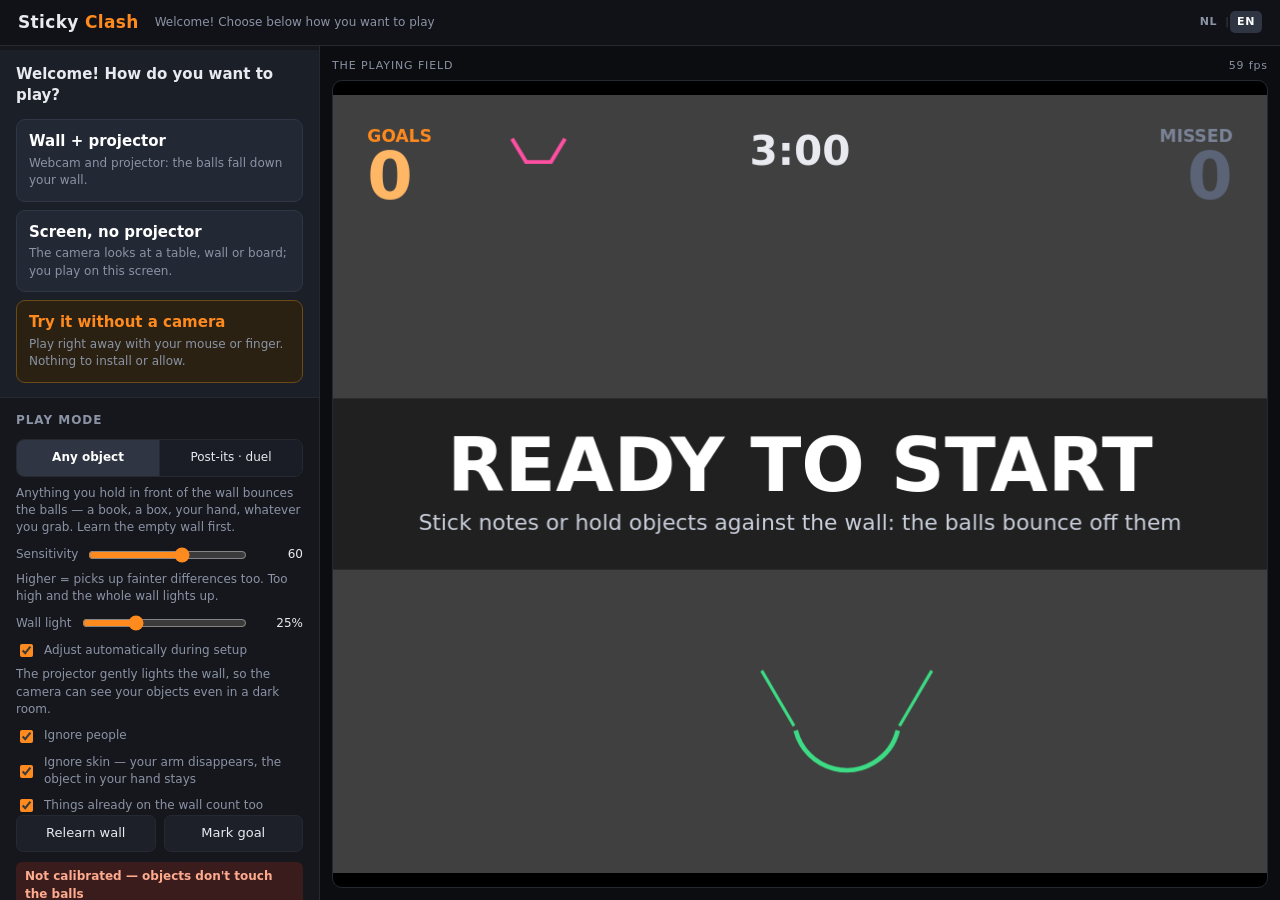
==== commit 94420445: "Works on every computer: Firefox, Safari, iPad, old and slow computers, Mac, Linux and Chromebook" ====
--- a/sticky-clash.html
+++ b/sticky-clash.html
@@ -7,6 +7,8 @@
 <title>Sticky Clash — projection mapping game</title>
 <style>
 :root{
+  /* donkere keuzelijsten en schuifbalken van de browser zelf, passend bij het paneel */
+  color-scheme:dark;
   --bg:#0c0d10; --panel:#15171c; --line:#252932; --ink:#e8eaf0; --dim:#8b93a5;
   --acc:#ff8a1e; --acc2:#3aa0ff; --ok:#3ddc84;
 }
@@ -171,7 +173,8 @@
 
 /* het speelscherm, over het hele venster */
 body.sv-open{overflow:hidden}
-.speelvenster{position:fixed; inset:0; z-index:50; display:flex; flex-direction:column; background:#07080b}
+/* top/right/bottom/left in plaats van inset: dat kennen oudere Safari's en Chromebooks niet */
+.speelvenster{position:fixed; top:0; right:0; bottom:0; left:0; z-index:50; display:flex; flex-direction:column; background:#07080b}
 .sv-balk{display:flex; flex-wrap:wrap; align-items:center; gap:6px 8px; padding:8px 12px; background:#101217; border-bottom:1px solid var(--line)}
 .sv-balk button{flex:none; padding:7px 12px}
 .sv-naam{font-size:14px; white-space:nowrap}
@@ -179,8 +182,12 @@
 .sv-status.err{color:#ff6b6b}
 .sv-status.ok{color:var(--ok)}
 .sv-icoon{font-size:17px; line-height:1; padding:6px 10px !important}
-.sv-veld{flex:1; min-height:0; display:flex; align-items:center; justify-content:center; padding:8px; overflow:hidden}
-#svCanvas{flex:none; width:auto; border-radius:8px; touch-action:none; cursor:crosshair}
+.sv-veld{position:relative; flex:1; min-height:0; display:flex; align-items:center; justify-content:center; padding:8px; overflow:hidden}
+#svCanvas{position:relative; z-index:1; flex:none; width:auto; border-radius:8px; touch-action:none; cursor:crosshair}
+/* op een scherm: de camera als video onder het speelveld (zie koppelSvVideo in js/main.js) */
+#svVideo{position:absolute; left:50%; top:50%; transform:translate(-50%,-50%); border-radius:8px; object-fit:cover; background:#000; pointer-events:none}
+#svVideo.spiegel{transform:translate(-50%,-50%) scaleX(-1)}
+#svCanvas.op-video{background:transparent}
 .sv-voet{padding:8px 12px 12px; background:#101217; border-top:1px solid var(--line)}
 .sv-voet .hint{margin:6px 0 0}
 .sv-palet{display:flex; flex-wrap:wrap; gap:6px}
@@ -219,9 +226,23 @@
   .sv-voet{padding:6px 8px 10px}
 }
 
+/* Op een iPad of iPhone zoomt Safari in op een invulvak kleiner dan 16px, en blijft dan
+   ingezoomd. Met de vinger dus 16px. */
+@media (pointer: coarse){
+  input[type=text], select{font-size:16px}
+}
+
+/* Oudere browsers (Safari voor 14.1, Chrome voor 84) kennen gap niet in een flex-rij: dan
+   lagen de knoppen tegen elkaar. Die browsers kennen ook inset niet, vandaar deze vraag. */
+@supports not (inset:0){
+  .row > * + *, .sv-balk > * + *, .sv-palet > * + *, .sv-cta > * + *, .plekkeuze > * + *{margin-left:8px}
+  .steps > li + li, .welkom > * + *{margin-top:6px}
+}
+
 </style>
 <link rel="icon" href="[data-uri]">
 <meta name="theme-color" content="#101217">
+<meta name="color-scheme" content="dark">
 <meta name="description" content="Stick notes on the wall, the balls bounce off them. A free projection-mapping game in your browser; also plays on a screen, or try it without a camera.">
 <meta property="og:type" content="website">
 <meta property="og:title" content="Sticky Clash">
@@ -229,6 +250,50 @@
 <meta property="og:url" content="https://noaquim.github.io/sticky-clash/">
 <meta property="og:image" content="https://noaquim.github.io/sticky-clash/docs/social.png">
 <meta name="twitter:card" content="summary_large_image">
+<script>
+/* Een melding als deze browser het spel niet kan draaien, in plaats van een pagina waarop
+   niets werkt. Bewust ouderwets JavaScript (geen let, const of pijlen): dit moet juist in
+   heel oude browsers lopen. js/main.js zet window.scGestart als het spel helemaal
+   opgestart is. Een module die niet laadt, die deze browser niet kan lezen of die halverwege
+   vastloopt, zet dat niet. Bij 'load' zijn alle modules al uitgevoerd: dan weten we het
+   zeker. Ook in sticky-clash.html (daar staat de module in de pagina zelf). De teksten staan
+   ook in js/taal-en.js; test/taal.mjs controleert dat ze daar gelijk zijn. */
+(function () {
+  var w = window, d = document, fout = '', leesFout = false;
+  var T = {
+    oud: ['Deze browser is te oud voor Sticky Clash. Werk hem bij, of open het spel in een recente Chrome, Edge, Firefox of Safari.',
+      'This browser is too old for Sticky Clash. Update it, or open the game in a recent Chrome, Edge, Firefox or Safari.'],
+    net: ['Kon het spel niet laden — open sticky-clash.html, of speel online: noaquim.github.io/sticky-clash',
+      'Couldn\'t load the game — open sticky-clash.html, or play online: noaquim.github.io/sticky-clash'],
+    start: ['Het spel kon niet starten ({fout}). Herlaad de pagina; helpt dat niet, probeer een andere browser.',
+      'The game couldn\'t start ({fout}). Reload the page; if that doesn\'t help, try another browser.']
+  };
+  if (!w.addEventListener) return;
+  w.addEventListener('error', function (e) {
+    if (w.scGestart || fout || !e || !e.message) return;    // (een plaatje dat niet laadt heeft geen melding)
+    fout = String(e.message);
+    leesFout = /SyntaxError|Unexpected|Invalid|expected|unterminated|unrecognized|missing/i.test(fout);
+  }, true);
+  w.addEventListener('load', function () {
+    if (w.scGestart) return;
+    // index.html als bestand stuurt zichzelf door naar sticky-clash.html: dan niets zeggen
+    if (location.protocol === 'file:' && d.querySelector && d.querySelector('script[type="module"][src]')) return;
+    var k = '';
+    try { k = localStorage.getItem('stickyclash.taal') || ''; } catch (x) { k = ''; }
+    if (k !== 'nl' && k !== 'en') k = /^nl/i.test((navigator.languages && navigator.languages[0]) || navigator.language || navigator.userLanguage || '') ? 'nl' : 'en';
+    var i = k === 'nl' ? 0 : 1;
+    var teOud = !('noModule' in d.createElement('script')) || leesFout || !w.PointerEvent || !w.Promise || !w.Map || !w.fetch;
+    var tekst = teOud ? T.oud[i] : w.scNetFout ? T.net[i] : T.start[i].replace('{fout}', fout.slice(0, 120) || '?');
+    var st = d.getElementById('status');
+    if (st) { st.textContent = tekst; st.className = 'status err'; }
+    var vak = d.createElement('div');
+    vak.setAttribute('role', 'alert');
+    vak.style.cssText = 'margin:12px;padding:14px 16px;border-radius:10px;background:#3a1c1c;color:#ffd9cc;font:15px/1.45 sans-serif;border:1px solid #6b2a2a';
+    vak.appendChild(d.createTextNode(tekst));
+    d.body.insertBefore(vak, d.body.firstChild);
+  });
+})();
+</script>
 </head>
 <body class="plek-muur">
 <header>
@@ -290,11 +355,13 @@
       </ol>
       <button id="btnSchermLeer" class="alleen-scherm">Opnieuw leren</button>
       <p id="wizHint" class="hint alleen-muur">Doet de beamer, de camera, de kalibratie en de muur in één keer. Volg de aanwijzingen op de muur.</p>
+      <button id="btnVerder" class="hidden">Verder</button>
       <button id="btnAbort" class="hidden">Afbreken</button>
       <div id="appInstall" class="installeer hidden">
         <button id="btnInstall" class="klein">Installeer als app</button>
         <p class="hint">Eigen venster en pictogram, en daarna start het spel ook zonder internet.</p>
       </div>
+      <p id="appSafari" class="hint hidden">Als app op je iPad of iPhone: Deel → Zet op beginscherm. Op een Mac in Safari: Archief → Voeg toe aan Dock. Daarna start het spel ook zonder internet.</p>
     </section>
 
     <section class="alleen-camera">
@@ -333,7 +400,7 @@
       <h2>Telefoon</h2>
       <button id="btnTelefoon">Telefoon koppelen</button>
       <div id="telefoonVak" class="hidden">
-        <canvas id="telefoonQr" width="180" height="180" style="flex:none; width:180px; height:180px; margin:4px auto 0; background:#fff; border:0; border-radius:6px; image-rendering:pixelated"></canvas>
+        <canvas id="telefoonQr" width="180" height="180" style="flex:none; width:180px; height:180px; margin:4px auto 0; background:#fff; border:0; border-radius:6px; image-rendering:crisp-edges; image-rendering:pixelated"></canvas>
         <p id="telefoonStatus" class="badge">—</p>
         <p class="hint">Scan de code met je telefoon. Zolang er niet gespeeld wordt staat hij ook op de muur. Geen scanner? Open op je telefoon: <a id="telefoonLink" target="_blank" rel="noopener noreferrer" style="color:inherit; word-break:break-all"></a></p>
         <label class="check"><input type="checkbox" id="telefoonMuur" checked> Code ook op de muur</label>
@@ -392,7 +459,7 @@
           <button id="btnFlip" class="alleen-muur">Spiegelen</button>
         </div>
         <label class="check alleen-muur"><input type="checkbox" id="lockExp"> Belichting vastzetten — alleen als het beeld flikkert</label>
-        <p class="hint alleen-muur">Op sommige camera's wordt het beeld dan donkerder. Het spel controleert dat en zet hem dan terug.</p>
+        <p id="lockExpHint" class="hint alleen-muur">Op sommige camera's wordt het beeld dan donkerder. Het spel controleert dat en zet hem dan terug.</p>
       </section>
 
       <section class="alleen-muur">
@@ -402,7 +469,8 @@
           <button id="btnProjClose">Sluiten</button>
         </div>
         <button id="btnScreens">Beamerscherm herkennen</button>
-        <p class="hint">Eén keer toestaan, daarna opent het beamervenster voortaan vanzelf op de beamer.</p>
+        <p id="schermenHint" class="hint">Eén keer toestaan, daarna opent het beamervenster voortaan vanzelf op de beamer.</p>
+        <p class="hint">Zet de beamer als tweede scherm op uitbreiden, niet op dupliceren. Windows: Win+P → Uitbreiden. Mac: Systeeminstellingen → Beeldschermen. Chromebook: Instellingen → Beeldschermen, vink Spiegelen uit.</p>
         <p class="hint">Staat het niet vanzelf op volledig scherm, klik dan één keer in dat venster. Het spel kalibreert zich daarna vanzelf opnieuw.</p>
       </section>
 
@@ -477,7 +545,7 @@
     <button id="svVol" class="sv-icoon" title="Volledig scherm" aria-label="Volledig scherm">⛶</button>
     <button id="svSluit" class="sv-icoon" title="Sluiten" aria-label="Sluiten">×</button>
   </div>
-  <div id="svVeld" class="sv-veld"><canvas id="svCanvas" width="640" height="360"></canvas></div>
+  <div id="svVeld" class="sv-veld"><video id="svVideo" class="hidden" muted playsinline autoplay></video><canvas id="svCanvas" width="640" height="360"></canvas></div>
   <div class="sv-voet">
     <div id="svPalet" class="sv-palet alleen-demo" role="group" aria-label="Soort briefje">
       <button data-soort="los" class="on"><i style="background:#ffd84d"></i>Briefje</button>
@@ -511,7 +579,9 @@
   { id: 'source', label: 'Balbron',    hue: 320, hTol: 22, sMin: 0.34, vMin: 0.22, css: '#ff4fa3', minCells: 8  },
 ];
 
-function rgb2hsv(r, g, b) {
+// uit: een rijtje van drie om in te schrijven, zodat er niet elke cel een nieuw rijtje
+// gemaakt wordt (dat gaf op trage computers merkbare pauzes om op te ruimen).
+function rgb2hsv(r, g, b, uit) {
   r /= 255; g /= 255; b /= 255;
   const mx = Math.max(r, g, b), mn = Math.min(r, g, b), d = mx - mn;
   let h = 0;
@@ -521,7 +591,9 @@
     else h = 60 * ((r - g) / d + 4);
     if (h < 0) h += 360;
   }
-  return [h, mx < 1e-6 ? 0 : d / mx, mx];
+  const s = mx < 1e-6 ? 0 : d / mx;
+  if (uit) { uit[0] = h; uit[1] = s; uit[2] = mx; return uit; }
+  return [h, s, mx];
 }
 
 function hueDist(a, b) {
@@ -732,6 +804,7 @@
     this.skinFilter = true;
     this.supTmp = new Float32Array(NDIR);
     this.balTmp = [0, 0, 0];
+    this.hsvTmp = [0, 0, 0];
     this.wobbleMax = 0.115;      // hoeveel de omtrek mag ademen voor het een mens is
     this.fgFraction = 0;         // aandeel voorgrond, om een verlopen muur te merken
     this.tooSmall = 0;           // vlekken die net onder de minimale grootte vielen
@@ -795,7 +868,12 @@
     this.stream = null; this.ready = false;
   }
 
-  async start(deviceId) {
+  /**
+   * De camera starten. maat: { w, h } als ideale grootte; zonder maat 1280×720. Een trage
+   * computer (zie js/kwaliteit.js) vraagt een kleiner beeld: het werkbeeld hieronder blijft
+   * even groot, er is alleen minder om te verkleinen.
+   */
+  async start(deviceId, maat) {
     this.stop();
     // Nieuwe camera: de oude uitsnede en sporen horen bij een ander beeld.
     this.roi = null;
@@ -803,9 +881,10 @@
     this.lostTracks = [];
     // 'ideal' en niet 'exact': op een andere computer bestaat de opgeslagen camera
     // niet, en dan moet hij gewoon de standaardcamera nemen in plaats van te weigeren.
+    const w = (maat && maat.w) || 1280, h = (maat && maat.h) || 720;
     const video = deviceId
-      ? { deviceId: { ideal: deviceId }, width: { ideal: 1280 }, height: { ideal: 720 } }
-      : { width: { ideal: 1280 }, height: { ideal: 720 } };
+      ? { deviceId: { ideal: deviceId }, width: { ideal: w }, height: { ideal: h } }
+      : { width: { ideal: w }, height: { ideal: h } };
     // Bewust géén vaste beeldsnelheid vragen: in een donkere kamer mag de camera
     // langer belichten (en dus minder beelden per seconde maken). Met 30 beelden per
     // seconde als eis blijft er in het donker een bijna zwart beeld over.
@@ -1032,7 +1111,7 @@
         r /= 4; g /= 4; b /= 4;
         this.cr[idx] = r; this.cg[idx] = g; this.cb[idx] = b;
         this.cl[idx] = 0.299 * r + 0.587 * g + 0.114 * b;
-        const hsv = rgb2hsv(r, g, b);
+        const hsv = rgb2hsv(r, g, b, this.hsvTmp);
         this.ch[idx] = hsv[0]; this.cs[idx] = hsv[1]; this.cvv[idx] = hsv[2];
       }
     }
@@ -1557,29 +1636,37 @@
    * b om en om) voor gekleurd licht. Met het lichtmodel (hasResponse) voorspelt
    * classifyObject daaruit hoe de muur er onder ons licht uit hoort te zien.
    */
-  setProjection(luma, lw, lh, toUV, signed) {
+  setProjection(luma, lw, lh, toUV, signed, sleutel) {
     const p = this.projLuma, pI = this.projI;
     if (!luma || !toUV) { p.fill(0); this.projPrev.fill(0); this.resetSigned(); return; }
     // k: 1 = grijs licht (één sterkte per cel), 3 = gekleurd (r, g, b om en om)
     const k = !signed ? 0 : signed.length === lw * lh * 3 ? 3 : signed.length === lw * lh ? 1 : 0;
     if (k && k !== this.projStride) { this.resetSigned(); this.projStride = k; }
     const cols = this.cols, rows = this.rows, cell = this.cell;
+    // Op welke plek in de voorspelling elke cel valt, hangt alleen van de kalibratie en de
+    // uitsnede af. Geeft main.js daar een sleutel bij, dan rekenen we het één keer uit in
+    // plaats van elk beeldje (dat maakte per beeldje duizenden kleine rijtjes aan).
+    const kaart = sleutel ? this.projKaartVoor(sleutel, lw, lh, toUV) : null;
     for (let cy = 0; cy < rows; cy++) {
       for (let cx = 0; cx < cols; cx++) {
         const idx = cy * cols + cx;
-        const uv = toUV((cx + 0.5) * cell, (cy + 0.5) * cell);
-        const u = uv[0], v = uv[1];
-        if (u < 0 || v < 0 || u > 1 || v > 1) {
+        let s;
+        if (kaart) s = kaart[idx];
+        else {
+          const uv = toUV((cx + 0.5) * cell, (cy + 0.5) * cell);
+          const u = uv[0], v = uv[1];
+          s = (u < 0 || v < 0 || u > 1 || v > 1) ? -1
+            : Math.min(lh - 1, (v * lh) | 0) * lw + Math.min(lw - 1, (u * lw) | 0);
+        }
+        if (s < 0) {
           p[idx] = 0;
           if (k === 1) pI[idx] = 0;
           else if (k) pI[idx * 3] = pI[idx * 3 + 1] = pI[idx * 3 + 2] = 0;
           continue;
         }
-        const sx = Math.min(lw - 1, (u * lw) | 0), sy = Math.min(lh - 1, (v * lh) | 0);
-        p[idx] = luma[sy * lw + sx];
+        p[idx] = luma[s];
         if (!k) continue;
         // Niet uitgesmeerd: dit is wat er precies op deze cel valt.
-        const s = sy * lw + sx;
         if (k === 1) pI[idx] = unitClamp(signed[s]);
         else {
           const o = idx * 3;
@@ -1589,6 +1676,29 @@
     }
     this.spreadProjection();
     if (k) { this.spreadSigned(k); this.projSigned = true; } else if (this.projSigned) this.resetSigned();
+  }
+
+  /**
+   * Per cel de plek in de voorspelling (lw × lh), of -1 buiten het beamervlak. Bewaard zolang
+   * de sleutel (een rijtje waarden, zoals de kalibratie en de uitsnede) gelijk blijft.
+   */
+  projKaartVoor(sleutel, lw, lh, toUV) {
+    const n = this.cols * this.rows, oud = this.projKaartSleutel;
+    let zelfde = !!this.projKaart && this.projKaart.length === n && !!oud && oud.length === sleutel.length + 2 &&
+      oud[0] === lw && oud[1] === lh;
+    for (let i = 0; zelfde && i < sleutel.length; i++) zelfde = oud[i + 2] === sleutel[i];
+    if (zelfde) return this.projKaart;
+    const kaart = new Int32Array(n), cols = this.cols, cell = this.cell;
+    for (let idx = 0; idx < n; idx++) {
+      const cx = idx % cols, cy = (idx - cx) / cols;
+      const uv = toUV((cx + 0.5) * cell, (cy + 0.5) * cell);
+      const u = uv[0], v = uv[1];
+      kaart[idx] = (u < 0 || v < 0 || u > 1 || v > 1) ? -1
+        : Math.min(lh - 1, (v * lh) | 0) * lw + Math.min(lw - 1, (u * lw) | 0);
+    }
+    this.projKaart = kaart;
+    this.projKaartSleutel = [lw, lh].concat(sleutel);
+    return kaart;
   }
 
   resetSigned() {
@@ -2894,7 +3004,10 @@
   'Doet de beamer, de camera, de kalibratie en de muur in één keer. Volg de aanwijzingen op de muur.':
     'Sets up the projector, camera, calibration and wall in one go. Follow the instructions on the wall.',
   'Afbreken': 'Cancel',
+  'Verder': 'Continue',
   'Installeer als app': 'Install as app',
+  'Als app op je iPad of iPhone: Deel → Zet op beginscherm. Op een Mac in Safari: Archief → Voeg toe aan Dock. Daarna start het spel ook zonder internet.':
+    'As an app on your iPad or iPhone: Share → Add to Home Screen. On a Mac in Safari: File → Add to Dock. After that the game also starts without internet.',
   'Eigen venster en pictogram, en daarna start het spel ook zonder internet.': 'Its own window and icon, and after that the game also starts without internet.',
   'Speelmodus': 'Play mode',
   'Elk voorwerp': 'Any object',
@@ -2956,6 +3069,8 @@
   'Sluiten': 'Close',
   'Beamerscherm herkennen': 'Detect projector screen',
   'Eén keer toestaan, daarna opent het beamervenster voortaan vanzelf op de beamer.': 'Allow it once, and from then on the projector window opens on the projector by itself.',
+  'Zet de beamer als tweede scherm op uitbreiden, niet op dupliceren. Windows: Win+P → Uitbreiden. Mac: Systeeminstellingen → Beeldschermen. Chromebook: Instellingen → Beeldschermen, vink Spiegelen uit.':
+    "Set the projector as a second screen to extend, not duplicate. Windows: Win+P → Extend. Mac: System Settings → Displays. Chromebook: Settings → Displays, untick Mirror.",
   'Staat het niet vanzelf op volledig scherm, klik dan één keer in dat venster. Het spel kalibreert zich daarna vanzelf opnieuw.':
     'Not full screen by itself? Click once in that window. The game then recalibrates by itself.',
   'Automatisch': 'Automatic',
@@ -2984,6 +3099,8 @@
     'Off in object mode: light on an object makes it invisible to the camera. You always see the outlines on your laptop.',
   // de uitleg onderaan, in stukjes rond de toetsen
   'Doel en bron verplaatsen:': 'Moving the goal and source:',
+  'Download het spel als één bestand': 'Download the game as a single file',
+  '— speelt daarna ook zonder internet, op elke computer.': '— then it also plays without internet, on any computer.',
   'sleep ze met de muis in de rechter weergave. Het doel pak je door erin te klikken, de bron met':
     'drag them with the mouse in the right-hand view. Grab the goal by clicking inside it, the source with',
   '+klik. Of met de pijltjestoetsen en': '+click. Or use the arrow keys and',
@@ -2992,7 +3109,13 @@
   'Beeld': 'Image',
   'Wat het spel ziet': 'What the game sees',
   'Wat de beamer laat zien': 'What the projector shows',
-  'Kon het spel niet laden — open sticky-clash.html, of start via start.bat': "Couldn't load the game — open sticky-clash.html, or start it with start.bat",
+  // als het spel niet kan starten: het kleine script bovenin index.html (staat daar ook in het Engels)
+  'Deze browser is te oud voor Sticky Clash. Werk hem bij, of open het spel in een recente Chrome, Edge, Firefox of Safari.':
+    'This browser is too old for Sticky Clash. Update it, or open the game in a recent Chrome, Edge, Firefox or Safari.',
+  'Kon het spel niet laden — open sticky-clash.html, of speel online: noaquim.github.io/sticky-clash':
+    "Couldn't load the game — open sticky-clash.html, or play online: noaquim.github.io/sticky-clash",
+  'Het spel kon niet starten ({fout}). Herlaad de pagina; helpt dat niet, probeer een andere browser.':
+    "The game couldn't start ({fout}). Reload the page; if that doesn't help, try another browser.",
 
   // ---- de speelplek: muur + beamer, scherm, of de demo zonder camera (index.html)
   'Welkom! Hoe wil je spelen?': 'Welcome! How do you want to play?',
@@ -3054,9 +3177,13 @@
   'De camera is verschoven — klik op Opnieuw leren': 'The camera moved — click Learn again',
   'In dit ingesloten venster mag het spel de camera niet gebruiken. De demo werkt hier wel.': "In this embedded window the game isn't allowed to use the camera. The demo does work here.",
   'Via dit adres geeft de browser de camera niet vrij (geen https). De demo werkt hier wel.': "At this address the browser won't give out the camera (no https). The demo does work here.",
-  'Deze browser kan de camera niet gebruiken: probeer Chrome of Edge. De demo werkt hier wel.': "This browser can't use the camera: try Chrome or Edge. The demo does work here.",
+  'Deze browser kan de camera niet gebruiken: probeer een recente Chrome, Edge, Firefox of Safari. De demo werkt hier wel.':
+    "This browser can't use the camera: try a recent Chrome, Edge, Firefox or Safari. The demo does work here.",
+  'Deze browser kan de camera niet gebruiken: open deze pagina in Safari. De demo werkt hier wel.':
+    "This browser can't use the camera: open this page in Safari. The demo does work here.",
   'Het beamervenster kan hier niet open: dit is een ingesloten venster.': "The projector window can't open here: this is an embedded window.",
-  'De camera is geblokkeerd voor deze pagina — klik in de adresbalk op het camera-icoon en kies Toestaan.': 'The camera is blocked for this page — click the camera icon in the address bar and choose Allow.',
+  'De camera is geblokkeerd voor deze pagina — klik in de adresbalk op het camera-icoon, zet de camera op Toestaan (in Firefox: haal de blokkade weg met ×) en herlaad de pagina.':
+    'The camera is blocked for this page — click the camera icon in the address bar, set the camera to Allow (in Firefox: remove the block with ×) and reload the page.',
   'Open het spel in een eigen tabblad': 'Open the game in its own tab',
   'Camera mislukt: in een ingesloten venster mag het spel de camera niet gebruiken — open het spel in een eigen tabblad':
     "Camera failed: in an embedded window the game isn't allowed to use the camera — open the game in its own tab",
@@ -3065,8 +3192,18 @@
   'Er ging iets mis: {fout}': 'Something went wrong: {fout}',
   'Camera {n}': 'Camera {n}',
   '{naam} (ingebouwd)': '{naam} (built-in)',
-  'Camera mislukt: de camera mag niet — klik in de adresbalk op het camera-icoon en kies Toestaan':
-    "Camera failed: the camera isn't allowed — click the camera icon in the address bar and choose Allow",
+  'Camera mislukt: de camera mag niet — klik in de adresbalk op het camera-icoon, zet de camera op Toestaan (in Firefox: haal de blokkade weg met ×) en probeer opnieuw':
+    "Camera failed: the camera isn't allowed — click the camera icon in the address bar, set the camera to Allow (in Firefox: remove the block with ×) and try again",
+  'Camera mislukt: de camera is bezet of staat uit — sluit Teams, Zoom, OBS of de Camera-app. Helpt dat niet: Instellingen > Privacy en beveiliging > Camera, en zet de toegang voor bureaublad-apps aan':
+    "Camera failed: the camera is in use or switched off — close Teams, Zoom, OBS or the Camera app. If that doesn't help: Settings > Privacy & security > Camera, and allow desktop apps to access the camera",
+  'Camera mislukt: de camera is bezet of staat uit — sluit Teams, Zoom, OBS of FaceTime. Helpt dat niet: Systeeminstellingen > Privacy en beveiliging > Camera, en zet je browser aan':
+    "Camera failed: the camera is in use or switched off — close Teams, Zoom, OBS or FaceTime. If that doesn't help: System Settings > Privacy & Security > Camera, and switch on your browser",
+  'Camera mislukt: je Mac houdt de camera tegen — Systeeminstellingen > Privacy en beveiliging > Camera, zet je browser aan en start de browser opnieuw':
+    'Camera failed: your Mac is blocking the camera — System Settings > Privacy & Security > Camera, switch on your browser and restart the browser',
+  'Camera mislukt: Windows houdt de camera tegen — Instellingen > Privacy en beveiliging > Camera, en zet de toegang voor apps en bureaublad-apps aan':
+    'Camera failed: Windows is blocking the camera — Settings > Privacy & security > Camera, and allow apps and desktop apps to access the camera',
+  'Camera mislukt: je computer houdt de camera tegen — kijk in de privacy-instellingen of de browser de camera mag gebruiken':
+    "Camera failed: your computer is blocking the camera — check the privacy settings to see if the browser may use the camera",
   'Camera mislukt: de camera is bezet — sluit Teams, Zoom, OBS of de Camera-app en probeer opnieuw':
     'Camera failed: the camera is in use — close Teams, Zoom, OBS or the Camera app and try again',
   'Camera mislukt: geen camera gevonden — sluit je webcam aan': 'Camera failed: no camera found — connect your webcam',
@@ -3088,8 +3225,24 @@
   'Pop-up geblokkeerd — sta pop-ups toe voor deze pagina en probeer opnieuw': 'Pop-up blocked — allow pop-ups for this page and try again',
   'Sticky Clash — beamer': 'Sticky Clash — projector',
   'Klik één keer in het beamervenster voor volledig scherm': 'Click once in the projector window for full screen',
-  'Deze browser kan geen schermen herkennen — sleep het beamervenster zelf naar de beamer': "This browser can't detect screens — drag the projector window to the projector yourself",
-  'Geen toestemming gekregen — sleep het beamervenster zelf naar de beamer': 'No permission given — drag the projector window to the projector yourself',
+  'Deze browser kan geen schermen herkennen — {tip}': "This browser can't detect screens — {tip}",
+  'Geen toestemming gekregen — {tip}': 'No permission given — {tip}',
+  'Deze browser zet het beamervenster niet zelf op de beamer: {tip}.': "This browser doesn't put the projector window on the projector by itself: {tip}.",
+  // {tip} hierboven: hoe je het beamervenster zelf naar de beamer krijgt, per besturingssysteem
+  'sleep het beamervenster naar de beamer (of Win+Shift+→) en klik erin of druk op F voor volledig scherm':
+    'drag the projector window to the projector (or Win+Shift+→) and click in it or press F for full screen',
+  'sleep het beamervenster naar de beamer (of Zoeken+Alt+M) en klik erin of druk op F voor volledig scherm':
+    'drag the projector window to the projector (or Search+Alt+M) and click in it or press F for full screen',
+  'sleep het beamervenster naar de beamer (of Super+Shift+→) en klik erin of druk op F voor volledig scherm':
+    'drag the projector window to the projector (or Super+Shift+→) and click in it or press F for full screen',
+  'sleep het beamervenster naar de beamer en klik erin of druk op F voor volledig scherm':
+    'drag the projector window to the projector and click in it or press F for full screen',
+  'Sleep het beamervenster naar de beamer en klik erin voor volledig scherm — of klik op Verder':
+    'Drag the projector window to the projector and click in it for full screen — or click Continue',
+  'Sleep dit venster naar de beamer': 'Drag this window to the projector',
+  'en klik erin voor volledig scherm': 'and click in it for full screen',
+  'Het beamervenster ging dicht — klik op "Alles automatisch instellen" om opnieuw te beginnen':
+    'The projector window was closed — click "Set up everything automatically" to start again',
   'Maar één scherm gevonden — sluit de beamer aan en probeer opnieuw': 'Only one screen found — connect the projector and try again',
   'Beamer gevonden ({b}×{h}) — het beamervenster opent daar voortaan vanzelf': 'Projector found ({b}×{h}) — the projector window will open there by itself from now on',
   'Start eerst de camera': 'Start the camera first',
@@ -3138,6 +3291,7 @@
   'Doel gezet': 'Goal set',
   '{kleur} geleerd: tint {tint}°': '{kleur} learned: hue {tint}°',
   'Kalibratie gelukt': 'Calibration done',
+  'Kalibratie gelukt — klik nu op "Muur opnieuw leren"': 'Calibration done — now click "Relearn wall"',
   'Kalibratie mislukt — klik de punten in de juiste volgorde': 'Calibration failed — click the points in the right order',
   'Muurverlichting veranderd — klik "Muur opnieuw leren" voor de beste herkenning': 'Wall light changed — click "Relearn wall" for the best detection',
   'Belichting wordt vastgezet bij het leren van de muur': 'Exposure will be locked when the wall is learned',
@@ -3157,6 +3311,8 @@
   '{n} punten — dat haalt de ranglijst! Hoe heet je?': "{n} points — that makes the leaderboard! What's your name?",
   'Anoniem': 'Anonymous',
   'Opgeslagen in de ranglijst: {naam}': 'Saved to the leaderboard: {naam}',
+  'Opgeslagen in de ranglijst: {naam} — alleen zolang deze pagina openstaat (deze browser bewaart niets)':
+    "Saved to the leaderboard: {naam} — only while this page is open (this browser doesn't keep anything)",
   'De ranglijst van deze spelvorm wissen?': 'Clear the leaderboard for this game type?',
   'De camera of beamer is verschoven — klik op "Alles automatisch instellen"': 'The camera or projector has moved — click "Set up everything automatically"',
   'De camera of beamer is verschoven — ik stel alles opnieuw in': 'The camera or projector has moved — setting everything up again',
@@ -3177,8 +3333,17 @@
   'Ronde afgelopen': 'Round over',
   'Losse versie: de browser vraagt bij elke start om de camera — klik dan op Toestaan. Wil je dat hij het onthoudt, start dan via start.bat.':
     'Single-file version: the browser asks for the camera every time you start — just click Allow. Want it to remember? Start with start.bat instead.',
+  'Losse versie: de browser vraagt bij elke start om de camera — klik dan op Toestaan. Wil je dat hij het onthoudt, speel dan online (noaquim.github.io/sticky-clash) of start via start.command of start.sh.':
+    'Single-file version: the browser asks for the camera every time you start — just click Allow. Want it to remember? Play online (noaquim.github.io/sticky-clash) or start with start.command or start.sh instead.',
   'Open sticky-clash.html of start.bat — zo geeft de browser geen camera vrij': "Open sticky-clash.html or start.bat — opened like this, the browser won't allow the camera",
-  'Werkt het best in Chrome of Edge — in deze browser kan het beamervenster haperen': 'Works best in Chrome or Edge — in this browser the projector window may stutter',
+  'Open sticky-clash.html, of speel online — zo geeft de browser geen camera vrij': "Open sticky-clash.html, or play online — opened like this, the browser won't allow the camera",
+  'Klik op "Alles automatisch instellen" — en sleep daarna het beamervenster naar de beamer': 'Click "Set up everything automatically" — then drag the projector window to the projector',
+  'Muur + beamer kan alleen met een laptop of computer — speel hier op een scherm of de demo': 'Wall + projector only works with a laptop or computer — play on a screen or the demo here',
+  'Deze camera of browser kan de belichting niet vastzetten.': "This camera or browser can't lock the exposure.",
+  'Deze computer heeft het zwaar — het spel tekent nu wat eenvoudiger, zodat het vlot blijft': 'This computer is struggling — the game now draws a little simpler, so it stays smooth',
+  // rechtsboven naast de fps
+  'herkenning {n} ms': 'detection {n} ms',
+  'zuinig {n}': 'lite {n}',
   'De camera wisselde van beeldformaat — leer de muur opnieuw': 'The camera changed its image format — relearn the wall',
   'De camera wisselde van beeldformaat — klik op Opnieuw leren': 'The camera changed its image format — click Learn again',
 
@@ -3220,6 +3385,8 @@
   '(uitsnede)': '(cropped)',
   'uitdaging': 'challenge',
   'Kalibratie: {kal}   Muur geleerd: {muur}   Modus: {modus}': 'Calibration: {kal}   Wall learned: {muur}   Mode: {modus}',
+  'Speelplek: scherm   Spiegelen: {spiegel}   Ondergrond geleerd: {muur}   Modus: {modus}': 'Play setup: screen   Mirror: {spiegel}   Surface learned: {muur}   Mode: {modus}',
+  'Gevoeligheid {sens}   Huid negeren {huid}   Mensen negeren {mensen}': 'Sensitivity {sens}   Ignore skin {huid}   Ignore people {mensen}',
   'Gevoeligheid {sens}   Muurverlichting {licht}%   Huid negeren {huid}   Mensen negeren {mensen}':
     'Sensitivity {sens}   Wall light {licht}%   Ignore skin {huid}   Ignore people {mensen}',
   'Camera ziet helderheid {l}/255   voorgrond {fg}%   lichtcorrectie {gain}   {fps}': 'Camera sees brightness {l}/255   foreground {fg}%   light correction {gain}   {fps}',
@@ -3839,6 +4006,16 @@
     // de kleur van de soort.
     this.onderlaag = null;
     this.papier = false;
+    // Zuinig tekenen op een trage computer (zie js/kwaliteit.js; main.js zet ze). gloed: de
+    // zachte gloed om ballen, bak en bron, en de sporen achter de ballen. maxDeeltjes: hoeveel
+    // confetti en vonken er tegelijk mogen zijn. Aan het spel zelf verandert niets.
+    this.gloed = true;
+    this.maxDeeltjes = FX_MAX_PARTS;
+  }
+
+  /** Gloed (shadowBlur) tekenen? Niet als het licht op de muur zuinig moet, en niet op een trage computer. */
+  metGloed() {
+    return this.gloed && !this.lowLight;
   }
 
   setAspect(ar) {
@@ -4252,18 +4429,15 @@
   }
 
   /**
-   * Een deeltje uit de voorraad; de aanroeper zet alle velden. Is de voorraad op, dan
+   * Een deeltje uit de voorraad; de aanroeper zet alle velden. Zijn er al maxDeeltjes, dan
    * wordt steeds een ander levend deeltje hergebruikt: nooit meer dan FX_MAX_PARTS.
    */
   part() {
-    let p = this.partPool.pop();
-    if (!p) {
-      if (this.parts.length >= FX_MAX_PARTS) {
-        this.partSteal = (this.partSteal + 1) % this.parts.length;
-        return this.parts[this.partSteal];
-      }
-      p = fxDeeltje();
-    }
+    if (this.parts.length >= this.maxDeeltjes) {
+      this.partSteal = (this.partSteal + 1) % this.parts.length;
+      return this.parts[this.partSteal];
+    }
+    const p = this.partPool.pop() || fxDeeltje();
     this.parts.push(p);
     return p;
   }
@@ -4332,7 +4506,7 @@
     b.spark -= dt;
     if (b.spark > 0) return;
     b.spark = this.lowLight ? 0.09 : 0.04;
-    if (this.parts.length > FX_MAX_PARTS * 0.8) return;
+    if (this.parts.length > this.maxDeeltjes * 0.8) return;
     const p = this.part();
     p.x = b.x + (this.fx() - 0.5) * b.r; p.y = b.y + (this.fx() - 0.5) * b.r;
     p.vx = (this.fx() - 0.5) * 70 - b.vx * 0.06; p.vy = (this.fx() - 0.5) * 70 - b.vy * 0.06;
@@ -4799,7 +4973,7 @@
         ctx.lineWidth = 3;                 // geen gloed: die valt op het voorwerp zelf
       } else {
         ctx.lineWidth = 4;
-        ctx.shadowColor = col; ctx.shadowBlur = 22;
+        if (this.gloed) { ctx.shadowColor = col; ctx.shadowBlur = 22; }
       }
       // Een stukje naar buiten, zodat het licht naast het voorwerp valt en niet
       // erop. De vorm die de ballen raken blijft precies de gemeten vorm.
@@ -4891,7 +5065,7 @@
       const spot = this.labelSpot(boxes, i, text.length * 22 + 8, 34);
       if (!spot) continue;                 // nergens plek: liever geen label dan licht op een briefje
       ctx.fillStyle = sty.col;
-      if (!this.lowLight) { ctx.shadowColor = sty.col; ctx.shadowBlur = 12; }
+      if (this.metGloed()) { ctx.shadowColor = sty.col; ctx.shadowBlur = 12; }
       ctx.fillText(text, spot[0], spot[1]);
       ctx.shadowBlur = 0;
     }
@@ -4932,7 +5106,7 @@
     ctx.textBaseline = 'bottom';
     ctx.fillStyle = '#ffd479';
     ctx.font = '800 36px ui-sans-serif, system-ui, sans-serif';
-    if (!this.lowLight) { ctx.shadowColor = '#ffd479'; ctx.shadowBlur = 14; }
+    if (this.metGloed()) { ctx.shadowColor = '#ffd479'; ctx.shadowBlur = 14; }
     ctx.fillText('+' + bn.pts, bn.x, bn.y - bn.r * 0.55 - 14);
     ctx.shadowBlur = 0;
     ctx.restore();
@@ -4954,7 +5128,7 @@
       ctx.beginPath(); ctx.arc(0, 0, g.r, 0, 7); ctx.fill();
     }
     ctx.strokeStyle = col;
-    if (!this.lowLight) { ctx.shadowColor = col; ctx.shadowBlur = 26; }
+    if (this.metGloed()) { ctx.shadowColor = col; ctx.shadowBlur = 26; }
     ctx.lineWidth = lw;
     // De kom: de onderste boog. Met "true" werd de bovenste boog getekend, een koepel.
     ctx.beginPath(); ctx.arc(0, 0, g.r * 0.62, Math.PI * 0.08, Math.PI * 0.92, false); ctx.stroke();
@@ -4999,7 +5173,7 @@
     ctx.save();
     ctx.translate(s.x, s.y);
     ctx.strokeStyle = '#ff4fa3';
-    if (!this.lowLight) { ctx.shadowColor = '#ff4fa3'; ctx.shadowBlur = 20; }
+    if (this.metGloed()) { ctx.shadowColor = '#ff4fa3'; ctx.shadowBlur = 20; }
     ctx.lineWidth = 5;
     ctx.beginPath();
     ctx.moveTo(-34, -14); ctx.lineTo(-16, 16); ctx.lineTo(16, 16); ctx.lineTo(34, -14);
@@ -5010,7 +5184,7 @@
 
   drawBalls(ctx) {
     for (const b of this.balls) {
-      if (b.trail.length > 3) {
+      if (this.gloed && b.trail.length > 3) {
         ctx.strokeStyle = b.gold ? 'rgba(255,212,121,.22)' : 'rgba(255,255,255,.16)';
         ctx.lineWidth = b.r * 1.1;
         ctx.lineCap = 'round';
@@ -5020,7 +5194,7 @@
         ctx.stroke();
       }
       ctx.fillStyle = b.gold ? '#ffd479' : '#fff';
-      if (!this.lowLight) { ctx.shadowColor = b.gold ? '#ffd479' : '#cfe6ff'; ctx.shadowBlur = b.gold ? 24 : 18; }
+      if (this.metGloed()) { ctx.shadowColor = b.gold ? '#ffd479' : '#cfe6ff'; ctx.shadowBlur = b.gold ? 24 : 18; }
       ctx.globalAlpha = b.fade == null ? 1 : Math.max(0, b.fade / 0.35);
       ctx.beginPath(); ctx.arc(b.x, b.y, b.r, 0, 7); ctx.fill();
       ctx.shadowBlur = 0;
@@ -5494,7 +5668,12 @@
       this.master.gain.value = this.geluidAan ? 0.28 : 0;
       this.master.connect(this.ctx.destination);
     }
-    if (this.ctx.state === 'suspended') this.ctx.resume();
+    // Niet alleen na 'suspended': Safari op een iPad of iPhone zet het geluid op 'interrupted'
+    // na een telefoontje, Siri of een andere app. resume() komt hier altijd uit een klik.
+    if (this.ctx.state !== 'running' && this.ctx.state !== 'closed') {
+      const p = this.ctx.resume();
+      if (p && p.catch) p.catch(() => {});
+    }
   }
 
   /** Eén toon. `delay` = zoveel seconden later, op de klok van de geluidskaart. */
@@ -5682,8 +5861,9 @@
 // Installeren als app, en daarna ook zonder internet spelen.
 //
 // Chrome en Edge kunnen Sticky Clash installeren als los programma: een eigen venster
-// en een pictogram in het startmenu. De service worker (sw.js) bewaart een kopie van
-// alle bestanden, zodat het spel daarna ook zonder internet start. Dat kan alleen via
+// en een pictogram in het startmenu. Safari zet het op het beginscherm of in het Dock.
+// De service worker (sw.js) bewaart een kopie van alle bestanden, zodat het spel daarna
+// ook zonder internet start (ook in Firefox, dat niet installeert). Dat kan alleen via
 // een echt webadres — https, of de eigen server op deze computer (start.bat) — en niet
 // vanuit het losse bestand sticky-clash.html: file:// kent geen service workers.
 
@@ -5695,6 +5875,20 @@
     (loc.hostname === 'localhost' || loc.hostname === '127.0.0.1' || loc.hostname === '[::1]');
 }
 
+/**
+ * Safari (op een Mac, iPad of iPhone): die meldt nooit dat installeren kan, maar zet het spel
+ * wel op het beginscherm of in het Dock. Chrome, Edge, Opera en Firefox noemen zich niet zo.
+ */
+function safariAchtig(nav) {
+  const ua = (nav && nav.userAgent) || '';
+  return /Safari\//.test(ua) && !/Chrome\/|Chromium|Edg\/|OPR\//.test(ua);
+}
+
+/** Mag deze pagina iets bewaren? Met geblokkeerde cookies of opslag lukt een service worker ook niet. */
+function opslagMag() {
+  try { return navigator.cookieEnabled !== false && !!localStorage && localStorage.length >= 0; } catch { return false; }
+}
+
 /** Draait het spel al als geïnstalleerde app, in een eigen venster? */
 function draaitAlsApp() {
   return (typeof matchMedia === 'function' && matchMedia('(display-mode: standalone)').matches) ||
@@ -5702,16 +5896,25 @@
 }
 
 function startApp() {
-  if (magOffline(location, navigator)) {
+  // Het losse bestand sticky-clash.html heeft geen manifest (zie bouw-los-bestand.mjs). Dat
+  // werkt al helemaal zonder internet, en hoeft niet ook nog alle losse bestanden op te halen.
+  const losBestand = !document.querySelector('link[rel="manifest"]');
+  // Zijn cookies en opslag geblokkeerd (streng ingestelde browser, school), dan lukt het niet
+  // en geeft de browser zelf een foutmelding: dan niet eens proberen.
+  if (magOffline(location, navigator) && !losBestand && opslagMag()) {
     // pas na het laden, zodat het bewaren van de kopie het opstarten niet ophoudt
     const aanmelden = () => navigator.serviceWorker.register('sw.js')
-      .catch((e) => console.warn('Zonder internet spelen lukt hier niet:', e && e.message));
+      .catch((e) => console.info('Zonder internet spelen lukt hier niet:', e && e.message));
     if (document.readyState === 'complete') aanmelden();
     else window.addEventListener('load', aanmelden, { once: true });
   }
 
   // De knop verschijnt pas als de browser meldt dat installeren kan. Dat doet hij niet
   // als het spel al geïnstalleerd is, en nooit vanuit het losse bestand.
+  // Safari kent de installeerknop niet: dan een tip hoe het daar wél kan.
+  const tip = document.getElementById('appSafari');
+  if (tip && !losBestand && !('onbeforeinstallprompt' in window) && magOffline(location, navigator) &&
+      !draaitAlsApp() && safariAchtig(navigator)) tip.classList.remove('hidden');
   const vak = document.getElementById('appInstall');
   const knop = document.getElementById('btnInstall');
   if (!vak || !knop) return;
@@ -6878,6 +7081,232 @@
   return SPEL_ADRES;
 }
 
+// ---- js/apparaat.js
+// Wat deze computer en deze browser kunnen.
+//
+// Sticky Clash moet op elke computer werken: Windows, Mac, Linux, een Chromebook, een iPad,
+// oud of nieuw, in Chrome, Edge, Firefox of Safari. Het spel raadt daarom niet aan de hand
+// van de naam van de browser ("Chrome? dan werkt het"), maar vraagt hier wat er écht kan:
+// volledig scherm (ook op de oude Safari-manier), een apart venster voor de beamer, en op
+// welk besturingssysteem we draaien (alleen voor de goede tip in een melding).
+//
+// Alles krijgt mee wat het nodig heeft (een document, een navigator), zodat
+// test/apparaat.mjs het in node kan nalopen.
+
+// ---- volledig scherm. Safari vóór versie 16.4 (macOS Catalina, oudere iPads) kent alleen
+// de namen met webkit ervoor; zonder deze hulpjes ging het beamervenster daar nooit op
+// volledig scherm. Geef het document of element mee van het venster waar het om gaat: voor
+// het beamervenster is dat app.proj.document.
+
+/** Het element dat nu volledig scherm is in document d, of null. */
+function vsElement(d) {
+  return (d && (d.fullscreenElement || d.webkitFullscreenElement)) || null;
+}
+
+/** Kan dit document volledig scherm? Een iPhone niet, een ingesloten venster soms niet. */
+function vsKan(d) {
+  return !!(d && (d.fullscreenEnabled || d.webkitFullscreenEnabled));
+}
+
+/** Element el volledig scherm maken. Geeft altijd een belofte; lukt het niet, een afgewezen. */
+function vsAan(el) {
+  const f = el && (el.requestFullscreen || el.webkitRequestFullscreen);
+  if (!f) return Promise.reject(new Error('volledig scherm kan hier niet'));
+  // de oude Safari-manier geeft niets terug; een fout kan ook meteen komen
+  try { return Promise.resolve(f.call(el)); } catch (e) { return Promise.reject(e); }
+}
+
+/** Volledig scherm uit, zonder gedoe als het al uit was. */
+function vsUit(d) {
+  const f = d && (d.exitFullscreen || d.webkitExitFullscreen);
+  try {
+    const p = f && f.call(d);
+    if (p && p.catch) p.catch(() => {});
+  } catch { /* stond al uit */ }
+}
+
+// ---- het apparaat
+
+/**
+ * Een iPhone, iPad of iPod, in welke browser ook: Chrome, Edge en Firefox zijn daar
+ * vanbinnen allemaal Safari. Een iPad doet zich vaak voor als Mac, maar een Mac heeft
+ * geen aanraakscherm. nav: navigator.
+ */
+function isIOS(nav) {
+  if (!nav) return false;
+  const ua = nav.userAgent || '';
+  return /iPhone|iPad|iPod|CriOS|FxiOS|EdgiOS/.test(ua) || (nav.platform === 'MacIntel' && nav.maxTouchPoints > 1);
+}
+
+/**
+ * Kan het spel hier een apart venster voor de beamer openen, naast het paneel? Een iPad,
+ * iPhone of Android-tablet opent het als tabblad, en dan is het paneel weg zodra je het
+ * beamerbeeld ziet. win: window (navigator en matchMedia).
+ */
+function apartVensterKan(win) {
+  if (!win) return true;
+  if (isIOS(win.navigator)) return false;
+  if (typeof win.matchMedia !== 'function') return true;
+  const mm = (q) => { try { return win.matchMedia(q).matches; } catch { return false; } };
+  // Alleen een vinger, geen muis of touchpad, op Android: een tablet of telefoon. Een
+  // Windows-tablet of een Chromebook in tabletstand opent wel een echt apart venster.
+  return !(besturing(win.navigator) === 'android' && mm('(pointer: coarse)') && !mm('(any-pointer: fine)'));
+}
+
+/**
+ * Het besturingssysteem, alleen om de juiste tip te geven (start.bat bestaat alleen op
+ * Windows, Win+P alleen daar): 'windows', 'mac', 'linux', 'chromeos', 'android', 'ios' of
+ * '' als het onbekend is.
+ */
+function besturing(nav) {
+  if (!nav) return '';
+  if (isIOS(nav)) return 'ios';
+  const p = ((nav.userAgentData && nav.userAgentData.platform) || nav.platform || '') + ' ' + (nav.userAgent || '');
+  if (/CrOS|Chrome OS/i.test(p)) return 'chromeos';
+  if (/Android/i.test(p)) return 'android';
+  if (/Win/i.test(p)) return 'windows';
+  if (/Mac/i.test(p)) return 'mac';
+  if (/Linux|X11|BSD/i.test(p)) return 'linux';
+  return '';
+}
+
+// ---- js/kwaliteit.js
+// Trage computers: het spel past zich vanzelf aan.
+//
+// main.js meet elk beeldje hoe lang het duurde sinds het vorige. In de eerste twee seconden
+// leert deze wacht hoe vaak het scherm zelf ververst (60 keer per seconde, of 30 bij een
+// oude beamer). Blijft het daarna twee seconden lang veel trager — anderhalf keer zo traag
+// als het scherm én trager dan 40 ms per beeldje (minder dan 25 per seconde) — dan gaat het
+// spel één stand zuiniger tekenen. Gaat het tien seconden lang weer vlot, dan een stand terug.
+// Blijkt die stand terug meteen weer te zwaar, dan wacht hij de volgende keer twee keer zo
+// lang: anders ging het om de paar seconden heen en weer, met elke keer een hapering.
+//
+//   stand 0  alles: zo start elke computer, en een gewone computer blijft hier altijd
+//   stand 1  geen gloed om de ballen en de bak, geen sporen, minder confetti tegelijk, het
+//            speelscherm niet extra scherp, het voorbeeld in het paneel minder vaak
+//   stand 2  het speelscherm op 70% van de pixels; een camera die daarna start, start
+//            kleiner (minder omrekenwerk per beeld)
+//   stand 3  de herkenning hooguit 15 keer per seconde
+//
+// Wat de ballen doen en hoe de herkenning beslist, verandert nooit: alleen hoe mooi het
+// getekend wordt en hoe vaak er gekeken wordt. Er wordt niet gemeten tijdens het instellen
+// (de wizard), en niet als het venster verborgen is.
+//
+// Vastzetten (voor tests, of als je het zelf wilt): ?kwaliteit=vol in het adres, of in de
+// console sc.kwaliteit.vast(0). sc.kwaliteit.vast(null) laat hem weer vrij.
+
+const KW_MAX = 3;
+const KW_LEER_MS = 2000;      // zo lang (ms) meten hoe snel het scherm ververst
+const KW_TRAAG_S = 2;         // zo lang (s) te traag: een stand zuiniger
+const KW_VLOT_S = 10;         // zo lang (s) vlot: een stand terug
+
+class Kwaliteit {
+  constructor(niveau = 0) {
+    this.niveau = Math.max(0, Math.min(KW_MAX, niveau | 0));
+    this.vastNiveau = null;          // vastgezet: dan stuurt de wacht niet bij
+    this.basis = 0;                  // ms per beeldje van het scherm zelf (0 = nog aan het leren)
+    this.ema = 0;                    // gemiddelde tijd per beeldje (ms), langzaam bijgewerkt
+    this.leer = [];                  // de eerste metingen, om basis uit te halen
+    this.leerMs = 0;
+    this.traag = 0;                  // zo lang (s) al te traag
+    this.vlot = 0;                   // zo lang (s) al vlot
+    this.vlotNodig = KW_VLOT_S;      // zo lang (s) vlot voor een stand terug (wordt langer, zie meet)
+    this.sindsTerug = Infinity;      // zo lang (s) geleden de laatste stand terug
+  }
+
+  /** Een stand vastzetten (0..3), of null om hem weer vrij te laten. */
+  vast(n) {
+    if (n === null || n === undefined) { this.vastNiveau = null; return this.niveau; }
+    this.vastNiveau = Math.max(0, Math.min(KW_MAX, n | 0));
+    this.niveau = this.vastNiveau;
+    this.traag = 0; this.vlot = 0;
+    return this.niveau;
+  }
+
+  /** Boven deze tijd per beeldje (ms) is het te traag. */
+  grens() { return Math.max(40, this.basis * 1.5); }
+
+  /**
+   * Onder deze tijd per beeldje (ms) is het weer vlot: bijna zo snel als het scherm, of in elk
+   * geval 50 per seconde. Een scherm van 120 of 144 Hz haalt het spel niet altijd bij te
+   * houden, en dan kwam hij anders nooit meer terug.
+   */
+  vlotGrens() { return Math.max(20, this.basis * 1.15); }
+
+  /**
+   * Eén beeldje: ms sinds het vorige. mag: false als er nu niet gemeten mag worden (het spel
+   * stelt zich in, of het venster is verborgen). Geeft true als de stand veranderde.
+   */
+  meet(ms, mag) {
+    if (!mag || !(ms > 0) || ms > 1000) {
+      // Even niet meten. Een gat van meer dan een seconde is geen traagheid maar een pauze
+      // (een ander tabblad, de computer sliep).
+      this.traag = 0; this.vlot = 0;
+      return false;
+    }
+    if (!this.basis) {
+      this.leer.push(ms);
+      this.leerMs += ms;
+      if (this.leerMs < KW_LEER_MS) return false;
+      // De middelste meting: zo vaak ververst het scherm. Niet de snelste: de klok trilt wat
+      // (de camera en de rest komen soms eerst), dan leek een scherm van 60 Hz er een van
+      // 70 tot 75, en kwam de wacht na een trage periode nooit meer terug. Hooguit 34 ms (30 per
+      // seconde), anders zou een computer die vanaf het begin traag is zichzelf als maatstaf nemen.
+      const s = this.leer.slice().sort((a, b) => a - b);
+      this.basis = Math.max(4, Math.min(34, s[Math.floor(s.length / 2)]));
+      this.ema = s[Math.floor(s.length / 2)];
+      this.leer = null;
+      return false;
+    }
+    this.ema += (ms - this.ema) * 0.05;
+    if (this.vastNiveau !== null) return false;
+    const sec = ms / 1000;
+    this.sindsTerug += sec;
+    this.traag = this.ema > this.grens() ? this.traag + sec : 0;
+    this.vlot = this.ema < this.vlotGrens() ? this.vlot + sec : 0;
+    if (this.traag >= KW_TRAAG_S && this.niveau < KW_MAX) {
+      // Net een stand terug en nu alweer te traag: die stand is te zwaar voor deze computer.
+      // De volgende keer twee keer zo lang wachten (hooguit een paar minuten).
+      if (this.sindsTerug < KW_VLOT_S) this.vlotNodig = Math.min(this.vlotNodig * 2, 160);
+      this.niveau++;
+      this.traag = 0; this.vlot = 0;
+      return true;
+    }
+    if (this.vlot >= this.vlotNodig && this.niveau > 0) {
+      this.niveau--;
+      this.traag = 0; this.vlot = 0; this.sindsTerug = 0;
+      return true;
+    }
+    return false;
+  }
+}
+
+/**
+ * De tijd van één beeldje (ruw, in seconden) in stapjes voor het spel: elk hooguit 0,05 s,
+ * anders vliegt een bal door een briefje heen, en samen hooguit 0,25 s (na een pauze). Een
+ * gewoon beeldje is één stap, precies zo lang als het duurde; een traag beeldje krijgt er
+ * meer, zodat het spel op een oude computer niet in slow motion loopt. stap(h) doet één stap.
+ */
+function inStapjes(ruw, stap) {
+  let rest = Math.min(0.25, Math.max(0, ruw));
+  do { const h = Math.min(0.05, rest); stap(h); rest -= h; } while (rest > 1e-6);
+}
+
+/**
+ * De stand bij het opstarten. Altijd 0 (alles), tenzij hij vastgezet is: met ?kwaliteit=vol
+ * of ?kwaliteit=2 in het adres, of 'vol' in de opslag (stickyclash.kwaliteit). Bewust niet
+ * de stand van de vorige keer: een computer die toen even traag was (op batterij, een
+ * update op de achtergrond), begint zo gewoon weer met alles. zoek: location.search;
+ * bewaard: wat in de opslag stond.
+ */
+function kwaliteitBijStart(zoek, bewaard) {
+  const m = /[?&]kwaliteit=([^&#]*)/.exec(zoek || '');
+  const w = m ? decodeURIComponent(m[1]) : (bewaard === 'vol' ? 'vol' : '');
+  if (w === 'vol') return { niveau: 0, vast: true };
+  const n = parseInt(w, 10);
+  return n >= 0 && n <= KW_MAX ? { niveau: n, vast: true } : { niveau: 0, vast: false };
+}
+
 // ---- js/main.js
 
 
@@ -6887,7 +7316,15 @@
 
 
 
+
+
 const $ = (id) => document.getElementById(id);
+// Wat deze computer kan (zie js/apparaat.js). Niet de naam van de browser: Firefox en Safari
+// spelen alles, ze kunnen alleen het beamerscherm niet zelf vinden.
+const SCHERMEN_HERKENNEN = 'getScreenDetails' in window;   // Chrome en Edge
+const OP_IOS = isIOS(navigator);                           // iPhone of iPad, in welke browser ook
+const APART_VENSTER = apartVensterKan(window);              // geen tablet: het beamervenster kan apart
+const BESTURING = besturing(navigator);                     // alleen voor de juiste tip
 const CAL_TARGETS = [[0.08, 0.10], [0.92, 0.10], [0.92, 0.90], [0.08, 0.90]];
 const STORE = 'stickyclash.v5';
 const STORE_OLD = 'stickyclash.v4';
@@ -6966,6 +7403,14 @@
   camReden: null,         // waarom de camera hier niet kan (zie cameraReden), of null
   camGeweigerd: false,    // de browser weigerde de camera al eens
   popupNiet: false,       // het beamervenster mocht hier niet open (ingesloten venster)
+  beeldNr: 0,             // zoveel echte camerabeelden kwamen binnen (zie volgCamerabeelden)
+  beeldT: 0,              // wanneer het laatste (performance.now), 0 = dat kan deze browser niet
+  verwerktNr: -1,         // het camerabeeld dat de herkenning het laatst zag
+  calVoor: null,          // { w, h } van het beamervenster bij de laatste kalibratie
+  halfIngesteld: false,   // de wizard bleef steken na de camera (beamervenster niet op de beamer?)
+  wachtBeamer: false,     // de wizard wacht tot het beamervenster op de beamer staat
+  verder: false,          // daarop geklikt: niet langer wachten
+  kanVastzetten: true,    // kan deze camera (en browser) de belichting vastzetten?
 };
 
 const debug = $('debug');
@@ -7237,11 +7682,54 @@
   if ((n === 'NotAllowedError' || n === 'SecurityError') && ingesloten()) {
     return t('Camera mislukt: in een ingesloten venster mag het spel de camera niet gebruiken — open het spel in een eigen tabblad');
   }
-  if (n === 'NotAllowedError' || n === 'SecurityError') return t('Camera mislukt: de camera mag niet — klik in de adresbalk op het camera-icoon en kies Toestaan');
-  if (n === 'NotReadableError' || n === 'AbortError') return t('Camera mislukt: de camera is bezet — sluit Teams, Zoom, OBS of de Camera-app en probeer opnieuw');
+  // Houdt de computer zelf de camera tegen (de privacy-instellingen van Windows of macOS),
+  // dan helpt het camera-icoon in de browser niet. Chrome en Edge zeggen dat erbij.
+  if (n === 'NotAllowedError' && /system/i.test((e && e.message) || '')) return systeemCameraTekst();
+  if (n === 'NotAllowedError' || n === 'SecurityError') return t('Camera mislukt: de camera mag niet — klik in de adresbalk op het camera-icoon, zet de camera op Toestaan (in Firefox: haal de blokkade weg met ×) en probeer opnieuw');
+  if (n === 'NotReadableError' || n === 'AbortError') {
+    if (BESTURING === 'windows') return t('Camera mislukt: de camera is bezet of staat uit — sluit Teams, Zoom, OBS of de Camera-app. Helpt dat niet: Instellingen > Privacy en beveiliging > Camera, en zet de toegang voor bureaublad-apps aan');
+    if (BESTURING === 'mac') return t('Camera mislukt: de camera is bezet of staat uit — sluit Teams, Zoom, OBS of FaceTime. Helpt dat niet: Systeeminstellingen > Privacy en beveiliging > Camera, en zet je browser aan');
+    return t('Camera mislukt: de camera is bezet — sluit Teams, Zoom, OBS of de Camera-app en probeer opnieuw');
+  }
   if (n === 'NotFoundError' || n === 'OverconstrainedError') return t('Camera mislukt: geen camera gevonden — sluit je webcam aan');
   if (e && e.message) return t('Camera mislukt: {fout}', { fout: e.message });
   return t('Camera mislukt: onbekende fout');
+}
+
+/** De computer zelf houdt de camera tegen: waar je dat op dit besturingssysteem verandert. */
+function systeemCameraTekst() {
+  if (BESTURING === 'mac') return t('Camera mislukt: je Mac houdt de camera tegen — Systeeminstellingen > Privacy en beveiliging > Camera, zet je browser aan en start de browser opnieuw');
+  if (BESTURING === 'windows') return t('Camera mislukt: Windows houdt de camera tegen — Instellingen > Privacy en beveiliging > Camera, en zet de toegang voor apps en bureaublad-apps aan');
+  return t('Camera mislukt: je computer houdt de camera tegen — kijk in de privacy-instellingen of de browser de camera mag gebruiken');
+}
+
+/**
+ * Hoe groot de camera moet starten. Een trage computer (stand 2 of hoger, zie
+ * js/kwaliteit.js) vraagt een kleiner beeld: de herkenning werkt toch op 426×240, en zo hoeft
+ * er per beeld veel minder verkleind te worden. Op de muur iets ruimer, omdat het beeld daar
+ * nog tot het beamervlak bijgesneden wordt. Anders null: 1280×720, zoals altijd.
+ */
+function cameraMaat() {
+  if (kw.niveau < 2) return null;
+  return app.speelplek === 'scherm' ? { w: 640, h: 360 } : { w: 960, h: 540 };
+}
+
+/**
+ * Nieuwe camerabeelden tellen. video.currentTime loopt in Chrome en Firefox elk beeldje
+ * door, ook als de camera geen nieuw beeld gaf: dan werd hetzelfde beeld twee keer
+ * herkend, en merkte niemand dat de camera stil stond. requestVideoFrameCallback zegt het
+ * wél precies. Browsers zonder (oudere Safari) gebruiken gewoon currentTime, zie frame().
+ */
+function volgCamerabeelden() {
+  app.beeldNr = 0; app.beeldT = 0; app.verwerktNr = -1;
+  const v = vision.video, stroom = vision.stream;
+  if (!stroom || typeof v.requestVideoFrameCallback !== 'function') return;
+  const opBeeld = () => {
+    if (vision.stream !== stroom) return;          // een andere camera telt zelf
+    app.beeldNr++; app.beeldT = performance.now();
+    v.requestVideoFrameCallback(opBeeld);
+  };
+  v.requestVideoFrameCallback(opBeeld);
 }
 
 async function startCamera() {
@@ -7255,7 +7743,7 @@
   step('cam', 2);
   try {
     const wil = await gewensteCamera();
-    const label = await vision.start(wil);
+    const label = await vision.start(wil, cameraMaat());
     debug.width = vision.vw; debug.height = vision.vh;
     applySliders();
     await fillDevices();
@@ -7301,8 +7789,15 @@
         status(t('De camera staat nog op vaste belichting — trek de camera er even uit en weer in'), 'err');
       }
     }
+    // Kan deze camera de belichting vastzetten? Firefox en Safari bieden dat niet aan, en
+    // veel camera's ook niet: dan geen vinkje dat stil niets doet.
+    const kan = track && track.getCapabilities ? track.getCapabilities() : null;
+    app.kanVastzetten = !!(kan && ((kan.exposureMode && kan.exposureMode.includes('manual')) ||
+      (kan.whiteBalanceMode && kan.whiteBalanceMode.includes('manual'))));
+    toonVastzetHint();
     if (!(app.camChosen && wil && id && wil !== id)) app.camId = id || app.camId;
     app.lastVideoTime = -1; app.videoStill = 0;
+    volgCamerabeelden();
     step('cam', 1);
     save();
     if (!(wil && id && wil !== id) && !(app.speelplek === 'muur' && app.H && app.calCam && id && app.calCam !== id)) status(t('Camera actief: {naam}', { naam: label }), 'ok');
@@ -7430,14 +7925,13 @@
   app.proj = w;
   app.projCtx = c.getContext('2d');
 
+  // Volledig scherm met de hulpjes uit js/apparaat.js: Safari vóór 16.4 kent alleen de
+  // webkit-namen. Altijd het document van het beamervenster zelf meegeven.
   const goFull = () => {
-    if (!w.document.fullscreenElement) {
-      const p = w.document.documentElement.requestFullscreen();
-      if (p && p.catch) p.catch(() => {});
-    }
+    if (!vsElement(w.document)) vsAan(w.document.documentElement).catch(() => {});
   };
   const syncTip = () => {
-    const full = !!w.document.fullscreenElement;
+    const full = !!vsElement(w.document);
     if (full !== app.projFull) {
       app.projFull = full;
       if (!full) status(t('Klik één keer in het beamervenster voor volledig scherm'));
@@ -7447,28 +7941,41 @@
   app.syncTip = syncTip;
   w.document.addEventListener('click', goFull);
   w.document.addEventListener('fullscreenchange', syncTip);
-
+  w.document.addEventListener('webkitfullscreenchange', syncTip);
+
+  // Het beamervlak is veranderd — bijvoorbeeld doordat het venster nu volledig scherm is,
+  // of naar de beamer gesleept. De oude kalibratie klopt dan niet meer, en de geleerde muur
+  // hoort bij het oude beeld: allebei opnieuw (zie stelOpnieuwIn).
   let resizeTimer = 0;
+  const naResize = async () => {
+    if (!vision.ready || !projOk()) return;
+    // Midden in het instellen? Dan straks nog eens kijken.
+    if (app.busy) { resizeTimer = setTimeout(naResize, 1000); return; }
+    // Net op precies dit formaat gekalibreerd (de wizard wachtte erop): niets te doen.
+    if (app.calVoor && app.calVoor.w === c.width && app.calVoor.h === c.height) return;
+    // De wizard bleef steken omdat de camera het beamerbeeld niet zag. Nu het venster
+    // verplaatst of volledig scherm is, gaat hij vanzelf verder.
+    if (app.halfIngesteld) { runExclusive(instellenNaCamera); return; }
+    if (!app.H) return;
+    const wasPlaying = game.state === 'play';
+    if (wasPlaying) { game.togglePause(); toonPlayKnop(); }
+    const ok = await runExclusive(stelOpnieuwIn);
+    if (ok) status(t('Opnieuw ingesteld'), 'ok');
+    else if (!app.abort) status(t('Opnieuw instellen lukte niet — klik op "Alles automatisch instellen"'), 'err');
+    if (wasPlaying && game.state === 'paused') { game.togglePause(); toonPlayKnop(); }
+  };
   const resize = () => {
     if (c.width === w.innerWidth && c.height === w.innerHeight) return;
     c.width = w.innerWidth; c.height = w.innerHeight;
-    // Het beamervlak is veranderd — bijvoorbeeld doordat het venster nu volledig
-    // scherm is. De oude kalibratie klopt dan niet meer, dus die doen we opnieuw.
     clearTimeout(resizeTimer);
-    resizeTimer = setTimeout(async () => {
-      if (!vision.ready || app.busy || !projOk() || !app.H) return;
-      const wasPlaying = game.state === 'play';
-      if (wasPlaying) game.togglePause();
-      await runExclusive(() => autoCalibrate(true));
-      if (wasPlaying && game.state === 'paused') game.togglePause();
-    }, 900);
+    resizeTimer = setTimeout(naResize, 900);
   };
   resize();
   w.addEventListener('resize', resize);
-  w.addEventListener('pagehide', () => { app.proj = null; app.projCtx = null; app.syncTip = null; step('proj', 0); });
+  w.addEventListener('pagehide', () => { app.proj = null; app.projCtx = null; app.syncTip = null; step('proj', 0); lusAan(); });
   w.document.addEventListener('keydown', (e) => {
     const k = e.key.toLowerCase();
-    if (k === 'f') { if (w.document.fullscreenElement) w.document.exitFullscreen(); else goFull(); }
+    if (k === 'f') { if (vsElement(w.document)) vsUit(w.document); else goFull(); }
     if (k === ' ') {
       e.preventDefault();
       if (game.state === 'over' || game.state === 'idle') $('btnPlay').click();
@@ -7496,7 +8003,10 @@
   if (!('getScreenDetails' in window)) return null;
   try {
     if (!ask && navigator.permissions) {
-      const st = await navigator.permissions.query({ name: 'window-management' });
+      // Chrome 100 tot 110 (zoals op oudere Chromebooks) noemde het nog 'window-placement'.
+      let st;
+      try { st = await navigator.permissions.query({ name: 'window-management' }); }
+      catch { st = await navigator.permissions.query({ name: 'window-placement' }); }
       if (st.state !== 'granted') return null;
     }
     screenInfo = await window.getScreenDetails();
@@ -7511,13 +8021,34 @@
   return screenInfo.screens.find(s => s !== here) || null;
 }
 
+/**
+ * Hoe je het beamervenster zelf naar de beamer krijgt, met de sneltoets van dit
+ * besturingssysteem. Klein begonnen: het komt achter een dubbele punt of streepje.
+ */
+function sleepTip() {
+  if (BESTURING === 'windows') return t('sleep het beamervenster naar de beamer (of Win+Shift+→) en klik erin of druk op F voor volledig scherm');
+  if (BESTURING === 'chromeos') return t('sleep het beamervenster naar de beamer (of Zoeken+Alt+M) en klik erin of druk op F voor volledig scherm');
+  if (BESTURING === 'linux') return t('sleep het beamervenster naar de beamer (of Super+Shift+→) en klik erin of druk op F voor volledig scherm');
+  return t('sleep het beamervenster naar de beamer en klik erin of druk op F voor volledig scherm');
+}
+
+/**
+ * Zonder schermen herkennen (Firefox, Safari) geen knop die alleen "kan niet" zegt, maar
+ * hoe het daar wél gaat. Opnieuw na het wisselen van taal.
+ */
+function toonSchermenHint() {
+  if (SCHERMEN_HERKENNEN) return;
+  $('btnScreens').classList.add('hidden');
+  $('schermenHint').textContent = t('Deze browser zet het beamervenster niet zelf op de beamer: {tip}.', { tip: sleepTip });
+}
+
 $('btnScreens').onclick = async () => {
-  if (!('getScreenDetails' in window)) {
-    status(t('Deze browser kan geen schermen herkennen — sleep het beamervenster zelf naar de beamer'), 'err');
+  if (!SCHERMEN_HERKENNEN) {
+    status(t('Deze browser kan geen schermen herkennen — {tip}', { tip: sleepTip }), 'err');
     return;
   }
   const det = await loadScreens(true);
-  if (!det) { status(t('Geen toestemming gekregen — sleep het beamervenster zelf naar de beamer'), 'err'); return; }
+  if (!det) { status(t('Geen toestemming gekregen — {tip}', { tip: sleepTip }), 'err'); return; }
   const scr = projectorScreen();
   if (!scr) { status(t('Maar één scherm gevonden — sluit de beamer aan en probeer opnieuw'), 'err'); return; }
   status(t('Beamer gevonden ({b}×{h}) — het beamervenster opent daar voortaan vanzelf', { b: scr.width, h: scr.height }), 'ok');
@@ -7654,6 +8185,7 @@
   app.H = H; app.Hinv = invertH(H);
   app.calPts = [];
   app.calCam = app.camId || '';
+  app.calVoor = projOk() ? { w: app.projCtx.canvas.width, h: app.projCtx.canvas.height } : null;
   step('cal', 1);
   updateCal();
   save();
@@ -7673,7 +8205,17 @@
   return true;
 }
 
-$('btnCalAuto').onclick = () => runExclusive(() => autoCalibrate(false));
+// Opnieuw kalibreren snijdt het camerabeeld opnieuw bij, en dan hoort de geleerde muur bij het
+// oude beeld. Was de muur al geleerd, dan leren we hem meteen opnieuw.
+$('btnCalAuto').onclick = () => runExclusive(async () => {
+  const hadMuur = vision.hasBackground;
+  if (!(await autoCalibrate(false))) return false;
+  if (hadMuur && !vision.hasBackground && vision.mode === 'object') {
+    app.goalTrack = null;
+    return learnWall(true);
+  }
+  return true;
+});
 
 $('btnCal').onclick = () => {
   if (!projOk()) { status(t('Open eerst het beamervenster'), 'err'); return; }
@@ -7684,7 +8226,7 @@
 };
 
 $('btnCalReset').onclick = () => {
-  app.H = null; app.Hinv = null; app.calPts = []; app.calibrating = false;
+  app.H = null; app.Hinv = null; app.calPts = []; app.calibrating = false; app.calVoor = null;
   setRoi(null);
   step('cal', 0); save(); updateCal();
 };
@@ -7868,42 +8410,101 @@
   // Kan de camera hier helemaal niet (ingesloten venster, geen https)? Dan zeggen we dat
   // meteen, zonder eerst een beamervenster te openen dat toch niets kan.
   if (app.camReden && app.camReden !== 'geweigerd') { status(camRedenTekst(app.camReden), 'err'); return false; }
+  // Een iPad, iPhone of tablet opent het beamervenster als tabblad: dan zijn het paneel en de
+  // camera weg zodra je het beamerbeeld ziet. Dan niet beginnen, maar zeggen wat wel kan.
+  if (!APART_VENSTER) { toonMuurStart(); return false; }
   // Het venster moet binnen de klik open, vóór alles wat wacht.
+  const nieuw = !projOk();
   const opened = projOk() || openProjector(true);
   return runExclusive(async () => {
     if (!(await opened)) return false;
     if (app.abort || !projOk()) return;
+    // Weet de browser niet waar de beamer hangt (Firefox, Safari, of Chrome zonder
+    // toestemming), dan staat het nieuwe venster op hetzelfde scherm als het paneel. Eerst
+    // wachten tot het op de beamer staat: anders ziet de camera niets om te kalibreren.
+    if (nieuw && !projectorScreen() && !(await wachtOpBeamer())) {
+      // Het beamervenster ging dicht tijdens het wachten: dan niet blijven zeggen dat je het
+      // moet slepen (bij Afbreken staat er al "Afgebroken").
+      if (!app.abort) status(t('Het beamervenster ging dicht — klik op "Alles automatisch instellen" om opnieuw te beginnen'));
+      return;
+    }
     await sleep(500);
 
     if (!vision.ready && !(await startCamera())) return;
     if (app.abort) return;
     await sleep(600);
-
-    if (!(await autoCalibrate(false))) return;
-    if (app.abort) return;
-
-    if (app.fillAuto) {
-      await autoLight();
-      if (app.abort) return;
-    }
-
-    let bak = true;
-    if (vision.mode === 'object') {
-      if (!(await learnWall(true))) return;
-      if (app.abort) return;
-      bak = await findBin();
-    }
-    if (app.abort) return;
-
-    app.wiz = { title: 'Klaar', sub: 'veel plezier' };
-    await sleep(1200);
+    return instellenNaCamera();
+  });
+}
+
+/**
+ * De rest van de wizard, met de camera aan: kalibreren, licht afstellen, de muur leren en
+ * de bak zoeken. Lukt kalibreren niet (het beamervenster stond nog niet op de beamer), dan
+ * gaat het vanzelf verder zodra het beamervenster verplaatst of volledig scherm wordt (zie
+ * openProjector).
+ */
+async function instellenNaCamera() {
+  app.halfIngesteld = true;
+  if (!(await autoCalibrate(false))) return false;
+  if (app.abort) return false;
+
+  if (app.fillAuto) {
+    await autoLight();
+    if (app.abort) return false;
+  }
+
+  let bak = true;
+  if (vision.mode === 'object') {
+    if (!(await learnWall(true))) return false;
+    if (app.abort) return false;
+    bak = await findBin();
+  }
+  if (app.abort) return false;
+  app.halfIngesteld = false;
+
+  app.wiz = { title: 'Klaar', sub: 'veel plezier' };
+  await sleep(1200);
+  app.wiz = null;
+  app.ingesteld = true;
+  toonAutoKnop();
+  if (bak) status(t('Alles staat klaar — klik op "Start ronde"'), 'ok');
+  else status(t('Klaar, maar geen bak gevonden — sleep het doel in de rechter weergave naar je bak'), 'err');
+  return true;
+}
+
+/**
+ * Het nieuwe beamervenster staat nog op het scherm van het paneel: wachten tot het op de
+ * beamer staat. Verder zodra het volledig scherm is (de klik erin), of als je op Verder
+ * klikt. Op de muur staat intussen in het venster zelf wat je moet doen. (Niet raden aan
+ * de plek van het venster: Firefox verbergt de maten van de schermen tegen vingerafdrukken.)
+ * Geeft false bij Afbreken of als het venster dicht ging.
+ */
+async function wachtOpBeamer() {
+  app.wiz = { title: 'Sleep dit venster naar de beamer', sub: 'en klik erin voor volledig scherm' };
+  app.wachtBeamer = true; app.verder = false;
+  $('btnVerder').classList.remove('hidden');
+  status(t('Sleep het beamervenster naar de beamer en klik erin voor volledig scherm — of klik op Verder'));
+  try {
+    while (!app.abort && projOk() && !app.projFull && !app.verder) await sleep(200);
+  } finally {
+    app.wachtBeamer = false;
+    $('btnVerder').classList.add('hidden');
     app.wiz = null;
-    app.ingesteld = true;
-    toonAutoKnop();
-    if (bak) status(t('Alles staat klaar — klik op "Start ronde"'), 'ok');
-    else status(t('Klaar, maar geen bak gevonden — sleep het doel in de rechter weergave naar je bak'), 'err');
-    return true;
-  });
+  }
+  return !app.abort && projOk();
+}
+
+/**
+ * Opnieuw kalibreren, en daarna ook de muur opnieuw leren. Kalibreren snijdt het
+ * camerabeeld opnieuw bij, en de geleerde muur hoort bij het oude beeld: zonder die tweede
+ * stap telde daarna geen enkel voorwerp meer. Voor een verschoven camera of beamer, en een
+ * beamervenster dat van formaat veranderde (volledig scherm, naar de beamer gesleept).
+ */
+async function stelOpnieuwIn() {
+  if (!(await autoCalibrate(true))) return false;
+  app.goalTrack = null;                          // in camerapunten; die kloppen niet meer
+  if (vision.mode === 'object' && !(await learnWall(true))) return false;
+  return true;
 }
 
 /** De grote knop bovenaan: na de eerste keer instellen heet hij "Opnieuw instellen". */
@@ -7912,7 +8513,8 @@
 }
 
 $('btnAuto').onclick = autoSetup;
-$('btnAbort').onclick = () => { app.abort = true; status(t('Afgebroken')); };
+$('btnAbort').onclick = () => { app.abort = true; app.halfIngesteld = false; status(t('Afgebroken')); };
+$('btnVerder').onclick = () => { app.verder = true; };
 
 // ---------------------------------------------------------------- speelmodus
 
@@ -8006,11 +8608,16 @@
     if (app.calPts.length === 4) {
       const H = computeHomography(app.calPts.map(p => vision.camNorm(p[0], p[1])), CAL_TARGETS);
       if (H && quadOk(app.calPts)) {
+        const hadMuur = vision.hasBackground;
         app.H = H; app.Hinv = invertH(H);
         app.calibrating = false;
+        app.calVoor = projOk() ? { w: app.projCtx.canvas.width, h: app.projCtx.canvas.height } : null;
+        app.goalTrack = null;
         step('cal', 1); save();
         applyRoi();
-        status(t('Kalibratie gelukt'), 'ok');
+        // het beeld is opnieuw bijgesneden: de geleerde muur hoort bij het oude
+        if (hadMuur && !vision.hasBackground) { step('bg', 0); status(t('Kalibratie gelukt — klik nu op "Muur opnieuw leren"'), 'ok'); }
+        else status(t('Kalibratie gelukt'), 'ok');
       } else {
         app.calPts = [];
         status(t('Kalibratie mislukt — klik de punten in de juiste volgorde'), 'err');
@@ -8157,9 +8764,19 @@
 
 // Ranglijst: per spelvorm de beste tien, alleen op deze computer.
 const RANG = 'stickyclash.ranglijst';
+// Mag de browser niets bewaren (cookies en opslag geblokkeerd, zoals op sommige school-
+// computers, of de privémodus van een oude Safari), dan houden we de ranglijst hier vast,
+// zolang de pagina openstaat. Na de eerste score is dit altijd de nieuwste.
+let rangGeheugen = null;
 function leesRang() {
+  if (rangGeheugen) return rangGeheugen;
   try { const r = JSON.parse(localStorage.getItem(RANG) || '{}'); return r && typeof r === 'object' ? r : {}; }
   catch { return {}; }
+}
+/** De ranglijst bewaren. Geeft false als de browser niets mag bewaren. */
+function bewaarRang(r) {
+  rangGeheugen = r;
+  try { localStorage.setItem(RANG, JSON.stringify(r)); return true; } catch { return false; }
 }
 // De demo heeft een eigen ranglijst: met de muis is het een ander spel.
 function rangSoort() {
@@ -8217,12 +8834,13 @@
   l.push({ name: naam, score: app.pendingScore.score, t: Date.now() });
   l.sort((a, b) => b.score - a.score || a.t - b.t);
   r[soort] = l.slice(0, 10);
-  try { localStorage.setItem(RANG, JSON.stringify(r)); } catch { /* opslag geblokkeerd */ }
+  const bewaard = bewaarRang(r);
   app.pendingScore = null;
   $('naamInvoer').classList.add('hidden');
   save();
   toonRang();
-  status(t('Opgeslagen in de ranglijst: {naam}', { naam }), 'ok');
+  status(bewaard ? t('Opgeslagen in de ranglijst: {naam}', { naam })
+    : t('Opgeslagen in de ranglijst: {naam} — alleen zolang deze pagina openstaat (deze browser bewaart niets)', { naam }), 'ok');
 }
 $('btnNaam').onclick = bewaarNaam;
 $('naam').addEventListener('keydown', e => { if (e.key === 'Enter') { e.preventDefault(); bewaarNaam(); } });
@@ -8230,7 +8848,7 @@
   if (!confirm(t('De ranglijst van deze spelvorm wissen?'))) return;
   const r = leesRang();
   delete r[rangSoort()];
-  try { localStorage.setItem(RANG, JSON.stringify(r)); } catch { /* opslag geblokkeerd */ }
+  bewaarRang(r);
   toonRang();
 };
 
@@ -8272,7 +8890,9 @@
   app.debugView = view; drawDebug(tracks);
   kop(t('Camera, met wat het spel herkent'), 12, 24);
   fit(world, 710, 34, 680, 400);
-  kop(t('Wat de beamer laat zien'), 712, 24);
+  // op een scherm is er geen beamer, geen kalibratie en geen muurverlichting
+  const scherm = app.speelplek === 'scherm';
+  kop(scherm ? t('Het speelveld, over het camerabeeld') : t('Wat de beamer laat zien'), 712, 24);
   if (vision.maskImage && vision.cols) {
     const m = document.createElement('canvas');
     m.width = vision.cols; m.height = vision.rows;
@@ -8289,10 +8909,14 @@
     'Sticky Clash — ' + new Date().toLocaleString(huidigeTaal() === 'en' ? 'en-US' : 'nl-NL'),
     t('Camera: {naam}  {b}x{h}', { naam: (st && st.label) || '—', b: vision.video.videoWidth || 0, h: vision.video.videoHeight || 0 }) +
       (vision.roi ? '  ' + t('(uitsnede)') : ''),
-    t('Kalibratie: {kal}   Muur geleerd: {muur}   Modus: {modus}', { kal: ja(app.H), muur: ja(vision.hasBackground),
-      modus: vision.mode + (app.levels ? ' / ' + t('uitdaging') : '') }),
-    t('Gevoeligheid {sens}   Muurverlichting {licht}%   Huid negeren {huid}   Mensen negeren {mensen}', { sens: $('sens').value,
-      licht: Math.round(app.fill * 100), huid: aan(vision.skinFilter), mensen: aan(app.noPeople) }),
+    scherm ? t('Speelplek: scherm   Spiegelen: {spiegel}   Ondergrond geleerd: {muur}   Modus: {modus}', { spiegel: ja(app.schermSpiegel),
+      muur: ja(vision.hasBackground), modus: vision.mode + (app.levels ? ' / ' + t('uitdaging') : '') })
+      : t('Kalibratie: {kal}   Muur geleerd: {muur}   Modus: {modus}', { kal: ja(app.H), muur: ja(vision.hasBackground),
+        modus: vision.mode + (app.levels ? ' / ' + t('uitdaging') : '') }),
+    scherm ? t('Gevoeligheid {sens}   Huid negeren {huid}   Mensen negeren {mensen}', { sens: $('sens').value,
+      huid: aan(vision.skinFilter), mensen: aan(app.noPeople) })
+      : t('Gevoeligheid {sens}   Muurverlichting {licht}%   Huid negeren {huid}   Mensen negeren {mensen}', { sens: $('sens').value,
+        licht: Math.round(app.fill * 100), huid: aan(vision.skinFilter), mensen: aan(app.noPeople) }),
     t('Camera ziet helderheid {l}/255   voorgrond {fg}%   lichtcorrectie {gain}   {fps}', { l: Math.round(app.camLuma),
       fg: (vision.fgFraction * 100).toFixed(1), gain: (vision.gain || 1).toFixed(2), fps: $('fps').textContent }),
     t('Teller: {teller}', { teller: $('live').textContent }),
@@ -8346,12 +8970,10 @@
   if (speelde) { game.togglePause(); toonPlayKnop(); }
   status(t('De camera of beamer is verschoven — ik stel alles opnieuw in'), 'err');
   await runExclusive(async () => {
-    if (!(await autoCalibrate(true))) {
-      status(t('Opnieuw instellen lukte niet — klik op "Alles automatisch instellen"'), 'err');
+    if (!(await stelOpnieuwIn())) {
+      if (!app.abort) status(t('Opnieuw instellen lukte niet — klik op "Alles automatisch instellen"'), 'err');
       return false;
     }
-    app.goalTrack = null;                          // in camerapunten; die kloppen niet meer
-    if (vision.mode === 'object' && !(await learnWall(true))) return false;
     status(speelde ? t('Opnieuw ingesteld — klik op "Pauze opheffen" om verder te spelen') : t('Opnieuw ingesteld'), 'ok');
     return true;
   });
@@ -8747,13 +9369,22 @@
   ctx.textAlign = 'center';
   ctx.textBaseline = 'middle';
   ctx.fillStyle = '#fff';
-  ctx.font = '800 ' + Math.round(110 * s) + 'px ui-sans-serif, system-ui, sans-serif';
+  // Te breed voor het venster (een lange Engelse zin, of een smal beamervenster)? Dan kleiner:
+  // anders viel "Drag this window to the projector" aan beide kanten van het beeld af.
+  const letter = (tekst, gewicht, px) => {
+    ctx.font = gewicht + ' ' + px + 'px ui-sans-serif, system-ui, sans-serif';
+    const b = ctx.measureText ? ctx.measureText(tekst).width : 0;
+    if (b > w * 0.92) ctx.font = gewicht + ' ' + Math.max(8, Math.floor(px * w * 0.92 / b)) + 'px ui-sans-serif, system-ui, sans-serif';
+  };
   // Nederlandse zinnen, hier pas vertaald: zo wisselt de aanwijzing op de muur meteen mee
-  ctx.fillText(t(app.wiz.title), w / 2, h * 0.40);
+  const titel = t(app.wiz.title);
+  letter(titel, '800', Math.round(110 * s));
+  ctx.fillText(titel, w / 2, h * 0.40);
   if (app.wiz.sub) {
     ctx.fillStyle = '#8b93a5';
-    ctx.font = '500 ' + Math.round(46 * s) + 'px ui-sans-serif, system-ui, sans-serif';
-    ctx.fillText(t(app.wiz.sub), w / 2, h * 0.52);
+    const sub = t(app.wiz.sub);
+    letter(sub, '500', Math.round(46 * s));
+    ctx.fillText(sub, w / 2, h * 0.52);
   }
   if (app.wiz.count) {
     ctx.fillStyle = '#ff8a1e';
@@ -8866,14 +9497,14 @@
     c.imageSmoothingEnabled = false;
     c.drawImage(maskTmp, 0, 0, debug.width, debug.height);
     if (vision.mode === 'object' && !vision.hasBackground) {
-      c.fillStyle = '#ffab8f'; c.font = '13px system-ui'; c.textAlign = 'center';
+      c.fillStyle = '#ffab8f'; c.font = '13px system-ui, sans-serif'; c.textAlign = 'center';
       c.fillText(app.speelplek === 'scherm' ? t('Nog niet geleerd — klik op Opnieuw leren') : t('Muur nog niet geleerd'), debug.width / 2, debug.height / 2);
     }
   } else if (vision.ready) {
     c.drawImage(vision.cv, 0, 0);
   } else {
     c.fillStyle = '#111'; c.fillRect(0, 0, debug.width, debug.height);
-    c.fillStyle = '#666'; c.font = '13px system-ui'; c.textAlign = 'center';
+    c.fillStyle = '#666'; c.font = '13px system-ui, sans-serif'; c.textAlign = 'center';
     c.fillText(t('Camera nog niet gestart'), debug.width / 2, debug.height / 2);
   }
 
@@ -8912,7 +9543,7 @@
   app.calPts.forEach((p, i) => {
     c.strokeStyle = '#3ddc84'; c.lineWidth = 2;
     c.beginPath(); c.arc(p[0], p[1], 9, 0, 7); c.stroke();
-    c.fillStyle = '#3ddc84'; c.font = '700 12px system-ui'; c.textAlign = 'center';
+    c.fillStyle = '#3ddc84'; c.font = '700 12px system-ui, sans-serif'; c.textAlign = 'center';
     c.fillText(String(i + 1), p[0], p[1] - 12);
   });
   c.restore();
@@ -8942,15 +9573,28 @@
     projLumaArr[i] = Math.abs(l - fl);
     projSignedArr[i] = Math.max(0, l - fl) / span;
   }
-  vision.setProjection(projLumaArr, pw, PRED_H, toProj, projSignedArr);
-}
+  // Waar elke cel in deze voorspelling valt, verandert alleen met de kalibratie, de uitsnede,
+  // het spiegelen of het camerabeeld: vision.js onthoudt het zolang deze sleutel gelijk blijft.
+  const v = vision.video;
+  projSleutel[0] = app.H; projSleutel[1] = vision.roi; projSleutel[2] = vision.mirror;
+  projSleutel[3] = vision.cols; projSleutel[4] = vision.rows; projSleutel[5] = v.videoWidth; projSleutel[6] = v.videoHeight;
+  vision.setProjection(projLumaArr, pw, PRED_H, toProj, projSignedArr, projSleutel);
+}
+const projSleutel = [null, null, false, 0, 0, 0, 0];
 
 // ---------------------------------------------------------------- hoofdlus
 
-function fitCanvas(cv) {
-  const r = cv.getBoundingClientRect();
-  const w = Math.max(2, Math.round(r.width)), h = Math.max(2, Math.round(r.height));
-  if (cv.width !== w || cv.height !== h) { cv.width = w; cv.height = h; }
+/**
+ * De weergave rechts zo groot als zijn vak, maar nooit smaller dan het speelveld (verhouding
+ * ar): op een staand scherm (een iPad rechtop) wordt het doek dan lager, en zet object-fit:
+ * contain het in het midden. Anders vielen de teksten op de muur over elkaar of buiten beeld.
+ */
+function fitWereld(ar) {
+  const r = world.getBoundingClientRect();
+  const w = Math.max(2, Math.round(r.width));
+  let h = Math.max(2, Math.round(r.height));
+  if (ar > 0 && w / h < ar) h = Math.max(2, Math.round(w / ar));
+  if (world.width !== w || world.height !== h) { world.width = w; world.height = h; }
 }
 
 // Waarom een vlek niet meetelt, voor de teller onder "Doel aanwijzen" (zie buildObstacles).
@@ -8965,34 +9609,102 @@
 let fpsAcc = 0, fpsN = 0;
 let liveAcc = 0;
 let staleBg = 0;
-
-function frame(now) {
-  const dt = Math.min(0.05, (now - last) / 1000);
+let beeldjeNr = 0;               // telt de beeldjes, om iets maar eens per zoveel te doen
+let nieuwVoorDebug = true;       // kwam er een nieuw herkend camerabeeld sinds drawDebug?
+
+// Hoe vlot het loopt, voor de wacht op trage computers (zie js/kwaliteit.js) en om zelf te
+// zien: sc.prestatie in de console, en rechtsboven naast de fps.
+const prestatie = { fps: 0, beeldMs: 0, herkenningMs: 0, niveau: 0 };
+const ema = (oud, nu) => (oud ? oud + (nu - oud) * 0.1 : nu);
+
+// De wacht voor trage computers begint altijd op alles, behalve als hij vastgezet is: met
+// ?kwaliteit=vol in het adres (de tests), of stickyclash.kwaliteit = 'vol' in de opslag.
+// Zie js/kwaliteit.js.
+const kw = (() => {
+  let bewaard = null;
+  try { bewaard = localStorage.getItem('stickyclash.kwaliteit'); } catch { /* opslag geblokkeerd */ }
+  const b = kwaliteitBijStart(location.search, bewaard);
+  const k = new Kwaliteit(b.niveau);
+  if (b.vast) k.vast(b.niveau);
+  return k;
+})();
+const VOL_DEELTJES = game.maxDeeltjes;
+let kwGemeld = false;
+const spelStap = (h) => game.update(h);
+
+/** De stand van de wacht doorvoeren (zie js/kwaliteit.js). gewisseld: hij veranderde net. */
+function pasKwaliteitToe(gewisseld) {
+  const n = kw.niveau;
+  prestatie.niveau = n;
+  game.gloed = n < 1;
+  game.maxDeeltjes = n < 1 ? VOL_DEELTJES : 80;
+  svVak.b = -1;                                  // het speelscherm opnieuw op maat (scherpte)
+  if (!gewisseld) return;
+  if (n > 0 && !kwGemeld && !app.busy) {
+    kwGemeld = true;
+    status(t('Deze computer heeft het zwaar — het spel tekent nu wat eenvoudiger, zodat het vlot blijft'));
+  }
+  toonFps();
+}
+
+/** Rechtsboven: beeldjes per seconde, hoe lang het herkennen duurt, en of het spel zuinig tekent. */
+function toonFps() {
+  let s = Math.round(prestatie.fps) + ' fps';
+  if (vision.ready && prestatie.herkenningMs) s += ' · ' + t('herkenning {n} ms', { n: Math.round(prestatie.herkenningMs) });
+  if (kw.niveau) s += ' · ' + t('zuinig {n}', { n: kw.niveau });
+  $('fps').textContent = s;
+}
+
+function frame() {
+  // De tijd van dit venster, niet die van rAF: soms tekent het beamervenster de lus (zie
+  // volgendBeeld), en dat heeft zijn eigen klok.
+  const now = performance.now();
+  const ruw = Math.max(0, (now - last) / 1000);
+  const dt = Math.min(0.05, ruw);
   last = now;
-  fpsAcc += dt; fpsN++;
-  if (fpsAcc > 0.5) { $('fps').textContent = Math.round(fpsN / fpsAcc) + ' fps'; fpsAcc = 0; fpsN = 0; }
-
-  fitCanvas(world);
+  // Echte beeldjes per seconde, ook onder de 20 (met dt bleef dat steken op 20).
+  fpsAcc += ruw; fpsN++;
+  if (fpsAcc > 0.5) { prestatie.fps = fpsN / fpsAcc; toonFps(); fpsAcc = 0; fpsN = 0; }
+  // De wacht voor trage computers: niet tijdens het instellen, en niet als niemand het ziet.
+  const gewisseld = kw.meet(ruw * 1000, document.visibilityState === 'visible' && !app.busy && !app.calPattern);
+  if (gewisseld || prestatie.niveau !== kw.niveau) pasKwaliteitToe(gewisseld);
+  beeldjeNr++;
+
   if (app.svOpen) svMaat();
   if (app.proj && app.proj.closed) { app.proj = null; app.projCtx = null; step('proj', 0); }
   const ar = veldVerhouding();
+  fitWereld(ar);
   if (app.speelplek === 'demo') demoVeld(ar);
   game.setAspect(ar);
 
   // Alleen verwerken als de camera echt een nieuw beeld heeft. Dubbele beelden gaven
-  // schokkerige snelheden; en blijft het beeld staan, dan zeggen we dat.
+  // schokkerige snelheden; en blijft het beeld staan, dan zeggen we dat. De echte beelden
+  // telt volgCamerabeelden; kan deze browser dat niet, of is het paneel verborgen (dan
+  // telt hij niet), dan kijken we of video.currentTime veranderde.
   visionAcc += dt;
   if (vision.ready && !app.busy) {
-    const vt = vision.video.currentTime;
-    if (vt !== app.lastVideoTime) {
-      app.lastVideoTime = vt; app.videoStill = 0;
-      if (visionAcc >= 1 / 40) { tracks = vision.detect(Math.min(0.1, visionAcc)); visionAcc = 0; }
+    const echt = app.beeldT > 0 && document.visibilityState === 'visible';
+    let nieuw;
+    if (echt) {
+      nieuw = app.beeldNr !== app.verwerktNr;
+      app.videoStill = Math.max(0, (now - app.beeldT) / 1000);
     } else {
-      app.videoStill += dt;
-      if (app.videoStill > 2 && !app.stillWarned) {
-        app.stillWarned = true;
-        status(t('Het camerabeeld staat stil — sluit programma\'s die de camera gebruiken, of kies een andere camera'), 'err');
-      }
+      const vt = vision.video.currentTime;
+      nieuw = vt !== app.lastVideoTime;
+      if (nieuw) { app.lastVideoTime = vt; app.videoStill = 0; } else app.videoStill += dt;
+    }
+    // Op een heel trage computer (stand 3) hooguit 15 keer per seconde herkennen, zodat er
+    // tijd overblijft om te tekenen.
+    if (nieuw && visionAcc >= (kw.niveau >= 3 ? 1 / 15 : 1 / 40)) {
+      app.verwerktNr = app.beeldNr;
+      const t0 = performance.now();
+      tracks = vision.detect(Math.min(0.1, visionAcc)); visionAcc = 0;
+      prestatie.herkenningMs = ema(prestatie.herkenningMs, performance.now() - t0);
+      nieuwVoorDebug = true;
+    }
+    if (app.videoStill > 2 && !app.stillWarned) {
+      app.stillWarned = true;
+      status(t('Het camerabeeld staat stil — sluit programma\'s die de camera gebruiken, of kies een andere camera'), 'err');
     }
     if (app.videoStill < 0.5 && app.stillWarned) { app.stillWarned = false; status(t('Camerabeeld is terug'), 'ok'); }
   }
@@ -9014,7 +9726,11 @@
   }
 
   const before = game.state;
-  game.update(dt);
+  // Eén stap is hooguit 0,05 s, anders vliegt een bal door een briefje heen. Een traag
+  // beeldje (minder dan 20 per seconde) krijgt daarom meer stapjes: zonder die stapjes liep
+  // op een oude computer alles in slow motion, ook de klok van de ronde. Op een gewone
+  // computer is het altijd één stap, precies zoals het was.
+  inStapjes(ruw, spelStap);
   // Een versleept briefje beweegt alleen in het beeldje waarin je het verschoof (zie wijzerBeweeg).
   if (app.speelplek === 'demo') {
     for (let i = 0; i < app.demoBriefjes.length; i++) { app.demoBriefjes[i].vx = 0; app.demoBriefjes[i].vy = 0; }
@@ -9076,16 +9792,77 @@
     if (vision.ready && vision.data) app.camLuma = vision.meanLuma(inProjection);
     el.className = 'live' + ((!app.active && vision.tooSmall > 0) || !app.H || staleBg > 2 || (vision.floodGuard && vision.mode === 'object') ||
       (app.camLuma >= 0 && app.camLuma < 40) || (vision.mode === 'object' && !vision.hasBackground) ? ' warn' : '');
+    houdWakker();
   }
 
   if (projOk()) drawScene(app.projCtx, app.projCtx.canvas.width, app.projCtx.canvas.height);
-  // Het speelscherm dekt het paneel af: dan hoeft de weergave rechts niet getekend.
-  if (app.svOpen) drawScene(svCtx, svCanvas.width, svCanvas.height);
-  else drawScene(wctx, world.width, world.height);
+  // Het speelscherm dekt het paneel af: dan hoeft de weergave rechts niet getekend. Op een
+  // trage computer (stand 1 en hoger) met de beamer open is die weergave alleen een
+  // voorbeeld: dan eens per vier beeldjes.
+  if (app.svOpen) { koppelSvVideo(); drawScene(svCtx, svCanvas.width, svCanvas.height); }
+  else if (!kw.niveau || !projOk() || beeldjeNr % 4 === 0) drawScene(wctx, world.width, world.height);
   updateProjectionMask();
-  drawDebug(tracks);
-
-  requestAnimationFrame(frame);
+  // Het camerabeeld in het paneel: op een trage computer alleen als het te zien is en er
+  // een nieuw herkend beeld is.
+  if (!kw.niveau || (nieuwVoorDebug && !app.svOpen && document.visibilityState === 'visible')) {
+    drawDebug(tracks);
+    nieuwVoorDebug = false;
+  }
+  prestatie.beeldMs = ema(prestatie.beeldMs, performance.now() - now);
+  volgendBeeld();
+}
+
+// ---- de lus aan de gang houden
+//
+// Normaal tekent requestAnimationFrame van dit venster de lus. Maar een verborgen venster
+// krijgt geen beeldjes meer: minimaliseer je het paneel (of staat het achter een ander
+// venster), dan bevroor de muur. Is het paneel verborgen en het beamervenster open, dan
+// tekent daarom dat venster de lus.
+let lusVenster = null, lusId = 0;
+function volgendBeeld() {
+  const w = projOk() && document.visibilityState === 'hidden' ? app.proj : window;
+  try { lusId = w.requestAnimationFrame(frame); lusVenster = w; }
+  catch { lusId = requestAnimationFrame(frame); lusVenster = window; }
+}
+/** Het juiste venster tekent niet (meer) de lus: daar opnieuw beginnen. */
+function lusAan() {
+  const wil = projOk() && document.visibilityState === 'hidden' ? app.proj : window;
+  if (lusVenster === wil) return;
+  if (lusVenster) { try { lusVenster.cancelAnimationFrame(lusId); } catch { /* venster al dicht */ } }
+  volgendBeeld();
+}
+document.addEventListener('visibilitychange', () => {
+  // Weer in beeld (na een ander tabblad, of een geminimaliseerd paneel): zolang het venster
+  // verborgen was, telde volgCamerabeelden geen beelden. Dan niet meteen "het camerabeeld
+  // staat stil" zeggen; staat hij echt stil, dan komt die melding twee seconden later alsnog.
+  if (document.visibilityState === 'visible' && app.beeldT) app.beeldT = performance.now();
+  lusAan(); houdWakker();
+});
+
+// ---- het scherm wakker houden
+//
+// Tijdens het spelen raakt niemand de laptop aan: dan zette de computer na een paar minuten
+// het scherm uit, en de beamer ook. Zolang het beamervenster of het speelscherm open is, of
+// er een ronde loopt, vragen we de browser het scherm aan te laten (waar dat kan).
+let wakker = null, wakkerVenster = null, wakkerBezig = false, wakkerNiet = 0;
+function houdWakker() {
+  const wil = projOk() || app.svOpen || game.state === 'play' || game.state === 'count' || game.state === 'paused';
+  // ging het venster dicht dat hem vroeg (het beamervenster), dan is hij ook weg
+  if (wakker && wakkerVenster && wakkerVenster.closed) wakker = null;
+  if (wakkerBezig || wil === !!wakker) return;
+  if (!wil) { const w = wakker; wakker = null; try { w.release().catch(() => {}); } catch { /* al los */ } return; }
+  // Vragen mag alleen vanuit een zichtbaar venster: het paneel, of anders het beamervenster.
+  // Een verborgen paneel (geminimaliseerd, zie volgendBeeld) raakt hem kwijt, en dan ging
+  // midden in het spel toch de beamer uit. Mislukt het, dan een halve minuut niet.
+  const venster = document.visibilityState === 'visible' ? window
+    : projOk() && app.proj.document.visibilityState === 'visible' ? app.proj : null;
+  const nav = venster && venster.navigator;
+  if (!nav || !nav.wakeLock || performance.now() < wakkerNiet) return;
+  wakkerBezig = true;
+  nav.wakeLock.request('screen').then((w) => {
+    wakker = w; wakkerVenster = venster;
+    w.addEventListener('release', () => { if (wakker === w) wakker = null; });
+  }, () => { wakkerNiet = performance.now() + 30000; }).then(() => { wakkerBezig = false; });
 }
 
 // ---------------------------------------------------------------- speelplek: muur, scherm of demo
@@ -9098,6 +9875,8 @@
 
 const svCanvas = $('svCanvas');
 const svCtx = svCanvas.getContext('2d');
+const svVideo = $('svVideo');   // de camera onder het speelveld, op een scherm (zie koppelSvVideo)
+let svVideoNiet = null;         // deze camerastroom wilde de <video> niet: dan niet elk beeldje opnieuw
 const demoLijst = [];           // de obstakels van de demo, elk beeldje opnieuw gevuld
 const svVak = { b: -1, h: -1, ar: -1 };   // waarvoor het speelscherm zijn maat het laatst kreeg
 
@@ -9133,9 +9912,14 @@
 function camRedenTekst(r) {
   if (r === 'ingesloten') return t('In dit ingesloten venster mag het spel de camera niet gebruiken. De demo werkt hier wel.');
   if (r === 'onveilig') return t('Via dit adres geeft de browser de camera niet vrij (geen https). De demo werkt hier wel.');
-  if (r === 'geen-api') return t('Deze browser kan de camera niet gebruiken: probeer Chrome of Edge. De demo werkt hier wel.');
+  if (r === 'geen-api') {
+    // Op een iPhone of iPad is elke browser vanbinnen Safari: een andere kiezen helpt niet.
+    // Wel als de pagina in een app opende (een link in een chat): dan in Safari zelf.
+    return OP_IOS ? t('Deze browser kan de camera niet gebruiken: open deze pagina in Safari. De demo werkt hier wel.')
+      : t('Deze browser kan de camera niet gebruiken: probeer een recente Chrome, Edge, Firefox of Safari. De demo werkt hier wel.');
+  }
   if (r === 'popup') return t('Het beamervenster kan hier niet open: dit is een ingesloten venster.');
-  return t('De camera is geblokkeerd voor deze pagina — klik in de adresbalk op het camera-icoon en kies Toestaan.');
+  return t('De camera is geblokkeerd voor deze pagina — klik in de adresbalk op het camera-icoon, zet de camera op Toestaan (in Firefox: haal de blokkade weg met ×) en herlaad de pagina.');
 }
 
 /** De uitleg bij de camerakeuzes, met een link naar een eigen tabblad als dat helpt. */
@@ -9248,27 +10032,77 @@
 function toonStartStatus() {
   if (!app.plekGekozen) { status(t('Welkom! Kies hieronder hoe je wilt spelen')); return; }
   if (app.speelplek === 'demo') { status(t('Klik op "Speel de demo"')); return; }
-  if (!window.isSecureContext) status(t('Open sticky-clash.html of start.bat — zo geeft de browser geen camera vrij'), 'err');
-  else if (!chromium && app.speelplek === 'muur') status(t('Werkt het best in Chrome of Edge — in deze browser kan het beamervenster haperen'), 'err');
-  else if (app.speelplek === 'scherm') status(t('Klik op "Start op dit scherm"'));
+  if (!window.isSecureContext) {
+    status(BESTURING === 'windows' ? t('Open sticky-clash.html of start.bat — zo geeft de browser geen camera vrij')
+      : t('Open sticky-clash.html, of speel online — zo geeft de browser geen camera vrij'), 'err');
+  } else if (app.speelplek === 'scherm') status(t('Klik op "Start op dit scherm"'));
+  else toonMuurStart();
+}
+
+/**
+ * Bij muur + beamer: wat je moet doen, en wat deze computer anders doet. Geen waarschuwing
+ * op de naam van de browser: Firefox en Safari spelen alles. Alleen weten ze niet waar de
+ * beamer hangt; dan sleep je het beamervenster er zelf heen. En een tablet of telefoon kan
+ * het beamervenster niet apart openen.
+ */
+function toonMuurStart() {
+  if (!APART_VENSTER) status(t('Muur + beamer kan alleen met een laptop of computer — speel hier op een scherm of de demo'), 'err');
+  else if (!SCHERMEN_HERKENNEN) status(t('Klik op "Alles automatisch instellen" — en sleep daarna het beamervenster naar de beamer'));
+  else status(t('Klik op "Alles automatisch instellen"'));
 }
 
 /**
  * De achtergrond op een scherm: het camerabeeld, iets donkerder, zodat de ballen en de
  * teksten erop opvallen. Precies op het speelveld; gespiegeld als dat aan staat.
+ *
+ * In het speelscherm staat de camera als <video> onder het doek (zie koppelSvVideo): dan
+ * tekent de browser dat beeld zelf, zonder rekenwerk voor het spel, en maken we het doek
+ * hier alleen leeg en iets donkerder. Elk beeldje het camerabeeld in het doek tekenen
+ * kostte op een trage computer een flink deel van de tijd.
  */
 function tekenCameraBeeld(ctx, cw, ch) {
+  const sc = ch / game.H, w = game.W * sc, x0 = (cw - w) / 2;
+  if (ctx === svCtx && svCanvas.classList.contains('op-video')) {
+    ctx.clearRect(0, 0, cw, ch);
+    ctx.fillStyle = '#000';
+    if (x0 > 0) { ctx.fillRect(0, 0, x0, ch); ctx.fillRect(x0 + w, 0, cw - x0 - w, ch); }
+    ctx.fillStyle = 'rgba(6,8,12,.36)';
+    ctx.fillRect(x0, 0, w, ch);
+    return;
+  }
   ctx.fillStyle = '#000';
   ctx.fillRect(0, 0, cw, ch);
   const v = vision.video;
   if (!vision.ready || v.readyState < 2) return;
-  const sc = ch / game.H, w = game.W * sc, x0 = (cw - w) / 2;
   ctx.save();
   if (app.schermSpiegel) { ctx.translate(x0 + w, 0); ctx.scale(-1, 1); ctx.drawImage(v, 0, 0, w, ch); }
   else ctx.drawImage(v, x0, 0, w, ch);
   ctx.restore();
   ctx.fillStyle = 'rgba(6,8,12,.36)';
   ctx.fillRect(x0, 0, w, ch);
+}
+
+/**
+ * Op een scherm: de camera als <video> onder het speelveld. Pas als die echt beeld heeft,
+ * wordt het doek erboven doorzichtig; tot dan (of als het hier niet lukt) tekent
+ * tekenCameraBeeld het camerabeeld gewoon zelf.
+ */
+function koppelSvVideo() {
+  const s = app.svOpen && app.speelplek === 'scherm' && vision.ready ? vision.stream : null;
+  if (svVideo.srcObject !== s && s !== svVideoNiet) {
+    try {
+      svVideo.srcObject = s;
+      if (s) { const p = svVideo.play(); if (p && p.catch) p.catch(() => {}); }
+    } catch { svVideoNiet = s; /* dan tekent het spel het camerabeeld zelf */ }
+  }
+  // !paused: weigert de browser het afspelen (iOS in energiebesparing), dan tekent het spel
+  // het camerabeeld zelf, anders bleef er een stilstaand beeld onder het speelveld
+  const aan = !!s && svVideo.srcObject === s && svVideo.readyState >= 2 && svVideo.videoWidth > 0 && !svVideo.paused;
+  if (aan === svVideo.classList.contains('hidden')) {
+    svVideo.classList.toggle('hidden', !aan);
+    svCanvas.classList.toggle('op-video', aan);
+  }
+  svVideo.classList.toggle('spiegel', !!app.schermSpiegel);
 }
 
 /** Hoe breed het speelveld is (breedte gedeeld door hoogte). */
@@ -9278,7 +10112,10 @@
   if (app.speelplek === 'scherm' && vision.ready && v.videoWidth) return v.videoWidth / v.videoHeight;
   if (app.svOpen) return svCanvas.width / svCanvas.height;
   if (projOk()) return app.projCtx.canvas.width / app.projCtx.canvas.height;
-  return world.width / world.height;
+  // Anders de vorm van het vak rechts, maar niet smaller dan 1,2 : 1 (zie fitWereld).
+  const r = world.getBoundingClientRect();
+  const w = Math.max(2, Math.round(r.width)), h = Math.max(2, Math.round(r.height));
+  return Math.max(1.2, w / h);
 }
 
 // ---- het speelscherm
@@ -9289,8 +10126,8 @@
   $('speelvenster').classList.remove('hidden');
   document.body.classList.add('sv-open');
   // Volledig scherm kan niet overal (een ingesloten venster zonder toestemming, een iPhone):
-  // dan geen knop die alleen maar "kan niet" zegt.
-  $('svVol').classList.toggle('hidden', !document.fullscreenEnabled);
+  // dan geen knop die alleen maar "kan niet" zegt. (Oudere Safari: alleen de webkit-naam.)
+  $('svVol').classList.toggle('hidden', !vsKan(document));
   // Haal je een plek op de ranglijst, dan typ je je naam hier: het paneel zit eronder.
   $('svNaam').appendChild($('naamInvoer'));
   svVak.b = -1;
@@ -9300,7 +10137,8 @@
 function sluitSpeelvenster() {
   if (!app.svOpen) return;
   app.svOpen = false;
-  if (document.fullscreenElement) { const p = document.exitFullscreen(); if (p && p.catch) p.catch(() => {}); }
+  if (vsElement(document)) vsUit(document);
+  koppelSvVideo();                               // de camera onder het speelveld los
   $('speelvenster').classList.add('hidden');
   document.body.classList.remove('sv-open');
   $('ranglijst').insertBefore($('naamInvoer'), $('scoreLijst'));
@@ -9318,21 +10156,20 @@
   if (bw === svVak.b && bh === svVak.h && ar === svVak.ar) return;
   svVak.b = bw; svVak.h = bh; svVak.ar = ar;
   const m = pasVeld(bw, bh, ar);
-  // scherp op een telefoon, maar niet meer dan dubbel: dat kost alleen maar rekenwerk
-  const k = Math.min(2, window.devicePixelRatio || 1);
-  svCanvas.width = Math.round(m.w * k); svCanvas.height = Math.round(m.h * k);
+  // Scherp op een telefoon, maar niet meer dan dubbel: dat kost alleen maar rekenwerk. Op
+  // een trage computer (zie js/kwaliteit.js) niet extra scherp, en vanaf stand 2 met 70% van
+  // de pixels: dat is wat zachter, maar het blijft vlot.
+  const k = (kw.niveau >= 1 ? 1 : Math.min(2, window.devicePixelRatio || 1)) * (kw.niveau >= 2 ? 0.7 : 1);
+  svCanvas.width = Math.max(2, Math.round(m.w * k)); svCanvas.height = Math.max(2, Math.round(m.h * k));
   svCanvas.style.width = m.w + 'px'; svCanvas.style.height = m.h + 'px';
+  // de camera eronder precies even groot (zie koppelSvVideo)
+  svVideo.style.width = m.w + 'px'; svVideo.style.height = m.h + 'px';
 }
 
 function volledigScherm() {
-  if (document.fullscreenElement) { const p = document.exitFullscreen(); if (p && p.catch) p.catch(() => {}); return; }
-  const el = $('speelvenster');
+  if (vsElement(document)) { vsUit(document); return; }
   const niet = () => status(t('Volledig scherm kan hier niet — in een ingesloten venster mag dat soms niet'), 'err');
-  if (!el.requestFullscreen) { niet(); return; }
-  try {
-    const p = el.requestFullscreen();
-    if (p && p.catch) p.catch(niet);
-  } catch { niet(); }
+  vsAan($('speelvenster')).catch(niet);
 }
 
 // ---- de demo
@@ -9391,17 +10228,28 @@
   return demoLijst;
 }
 
+/**
+ * Canvaspixels per CSS-pixel op canvas cv. Met object-fit: contain kan het beeld kleiner zijn
+ * dan het vak (zie fitWereld): dan telt de kant die vol is.
+ */
+function doekSchaal(cv) {
+  const r = cv.getBoundingClientRect();
+  return Math.max(cv.width / Math.max(1, r.width), cv.height / Math.max(1, r.height));
+}
+
 /** Hoeveel CSS-pixels één wereldeenheid is op canvas cv. */
 function pixPerEenheid(cv) {
-  return Math.max(0.05, cv.getBoundingClientRect().height / game.H);
+  return Math.max(0.05, cv.height / doekSchaal(cv) / game.H);
 }
 
 /** Plek in het speelveld (wereldcoördinaten) onder de muis of vinger, op canvas cv. */
 function veldVan(e, cv) {
   const r = cv.getBoundingClientRect();
-  const k = cv.width / Math.max(1, r.width);          // canvaspixels per CSS-pixel
+  const k = doekSchaal(cv);                            // canvaspixels per CSS-pixel
+  // een rand boven en onder (of links en rechts) als het beeld niet het hele vak vult
+  const ox = (r.width * k - cv.width) / 2, oy = (r.height * k - cv.height) / 2;
   const sc = cv.height / game.H;
-  return [((e.clientX - r.left) * k - (cv.width - game.W * sc) / 2) / sc, (e.clientY - r.top) * k / sc];
+  return [((e.clientX - r.left) * k - ox - (cv.width - game.W * sc) / 2) / sc, ((e.clientY - r.top) * k - oy) / sc];
 }
 
 /** Het kruisje van een briefje, binnen het veld gehouden (zo tekent tekenKruisjes het ook). */
@@ -9500,7 +10348,8 @@
 /** In de demo: een klein kruisje rechtsboven elk briefje, om het weg te halen. */
 function tekenKruisjes(ctx, w, h) {
   const sc = h / game.H, ox = (w - game.W * sc) / 2;
-  const hoog = ctx.canvas.clientHeight || h;
+  // zo hoog als het beeld op het scherm staat (met object-fit: contain soms lager dan het vak)
+  const cv = ctx.canvas, hoog = cv.clientHeight ? Math.min(cv.clientHeight, cv.clientWidth * cv.height / cv.width) : h;
   const r = kruisStraal(hoog / game.H) * sc, d = r * 0.42;
   ctx.save();
   ctx.lineCap = 'round';
@@ -9577,7 +10426,7 @@
     if (plek === 'demo') { demoStart(); return; }
     zetSpeelplek(plek);
     if (plek === 'scherm') schermStart();
-    else status(t('Klik op "Alles automatisch instellen"'));
+    else toonMuurStart();
   };
 });
 document.querySelectorAll('#plekSeg button').forEach(k => {
@@ -9586,8 +10435,8 @@
     const plek = k.dataset.plek;
     if (app.busy || plek === app.speelplek) return;
     zetSpeelplek(plek);
-    status(plek === 'demo' ? t('Klik op "Speel de demo"') : plek === 'scherm' ? t('Klik op "Start op dit scherm"')
-      : t('Klik op "Alles automatisch instellen"'));
+    if (plek === 'muur') toonMuurStart();
+    else status(plek === 'demo' ? t('Klik op "Speel de demo"') : t('Klik op "Start op dit scherm"'));
   };
 });
 // Vanuit de demo meteen echt spelen: op een scherm blijft het speelscherm open.
@@ -9596,7 +10445,7 @@
     if (k.dataset.plek === 'scherm') { schermStart(); return; }
     sluitSpeelvenster();
     zetSpeelplek('muur');
-    status(t('Klik op "Alles automatisch instellen"'));
+    toonMuurStart();
   };
 });
 $('btnDemo').onclick = demoStart;
@@ -9623,7 +10472,7 @@
   };
 });
 window.addEventListener('keydown', (e) => {
-  if (e.key === 'Escape' && app.svOpen && !document.fullscreenElement) sluitSpeelvenster();
+  if (e.key === 'Escape' && app.svOpen && !vsElement(document)) sluitSpeelvenster();
 });
 
 // ---------------------------------------------------------------- taal (NL | EN)
@@ -9640,7 +10489,18 @@
 /** Het losse bestand (file://) vraagt bij elke start om de camera: dat zegt de hint bovenaan. */
 function toonLosHint() {
   if (location.protocol !== 'file:') return;
-  $('wizHint').textContent = t('Losse versie: de browser vraagt bij elke start om de camera — klik dan op Toestaan. Wil je dat hij het onthoudt, start dan via start.bat.');
+  // start.bat bestaat alleen op Windows; elders onthoudt de online versie het
+  $('wizHint').textContent = BESTURING === 'windows'
+    ? t('Losse versie: de browser vraagt bij elke start om de camera — klik dan op Toestaan. Wil je dat hij het onthoudt, start dan via start.bat.')
+    : t('Losse versie: de browser vraagt bij elke start om de camera — klik dan op Toestaan. Wil je dat hij het onthoudt, speel dan online (noaquim.github.io/sticky-clash) of start via start.command of start.sh.');
+}
+
+/** Bij "Belichting vastzetten": kan deze camera dat niet, dan zeggen we dat (zie startCamera). */
+function toonVastzetHint() {
+  $('lockExp').disabled = !app.kanVastzetten;
+  $('lockExpHint').textContent = app.kanVastzetten
+    ? t('Op sommige camera\'s wordt het beeld dan donkerder. Het spel controleert dat en zet hem dan terug.')
+    : t('Deze camera of browser kan de belichting niet vastzetten.');
 }
 
 /**
@@ -9659,6 +10519,9 @@
   toonCamReden();
   toonModeHint();
   toonLosHint();
+  toonSchermenHint();
+  toonVastzetHint();
+  toonFps();
   renderClasses();
   updateCal();
   updateTips();
@@ -9700,13 +10563,11 @@
 game.reset();
 game.time = +$('roundLen').value;
 fillDevices();
-// Chromium herkennen. userAgentData bestaat alleen daar, maar ook alleen in een
-// beveiligde omgeving — dus de gewone browserstring als reserve.
-const chromium = !!navigator.userAgentData || /Chrome\/|Edg\//.test(navigator.userAgent);
 toonStartStatus();
 bekijkCamera();
 vraagCameraStand();
 toonLosHint();
+toonSchermenHint();
 loadScreens(false);
 startApp();
 vision.insideFn = inProjection;
@@ -9721,11 +10582,19 @@
 // Na het kiezen de knop weer loslaten: anders drukt spatie daarna die knop in, in plaats
 // van de ronde te starten.
 document.querySelectorAll('#taalKeuze button').forEach(b => { b.onclick = () => { zetTaal(b.dataset.taal); b.blur(); }; });
-requestAnimationFrame(frame);
-
-// handig bij het afstellen: in de console beschikbaar als window.sc
+pasKwaliteitToe(false);
+volgendBeeld();
+
+// handig bij het afstellen: in de console beschikbaar als window.sc. sc.prestatie: hoe vlot
+// het loopt; sc.kwaliteit.vast(0) zet de wacht voor trage computers vast op alles.
 window.sc = { app, game, vision, sfx, autoLight, learnWall, diagnoseFoto, rondeVoorbij, bewaarNaam, telefoon,
-  zetSpeelplek, demoStart, schermStart, legDemoNeer, openSpeelvenster, sluitSpeelvenster };
+  zetSpeelplek, demoStart, schermStart, legDemoNeer, openSpeelvenster, sluitSpeelvenster,
+  kwaliteit: kw, prestatie };
+
+// Helemaal opgestart. Het kleine script bovenin index.html kijkt hiernaar: staat dit er na
+// het laden niet, dan kon deze browser het spel niet draaien, en zegt het dat (in plaats van
+// een pagina waarop niets werkt). Moet de allerlaatste regel blijven.
+window.scGestart = true;
 
 </script>
 </body>
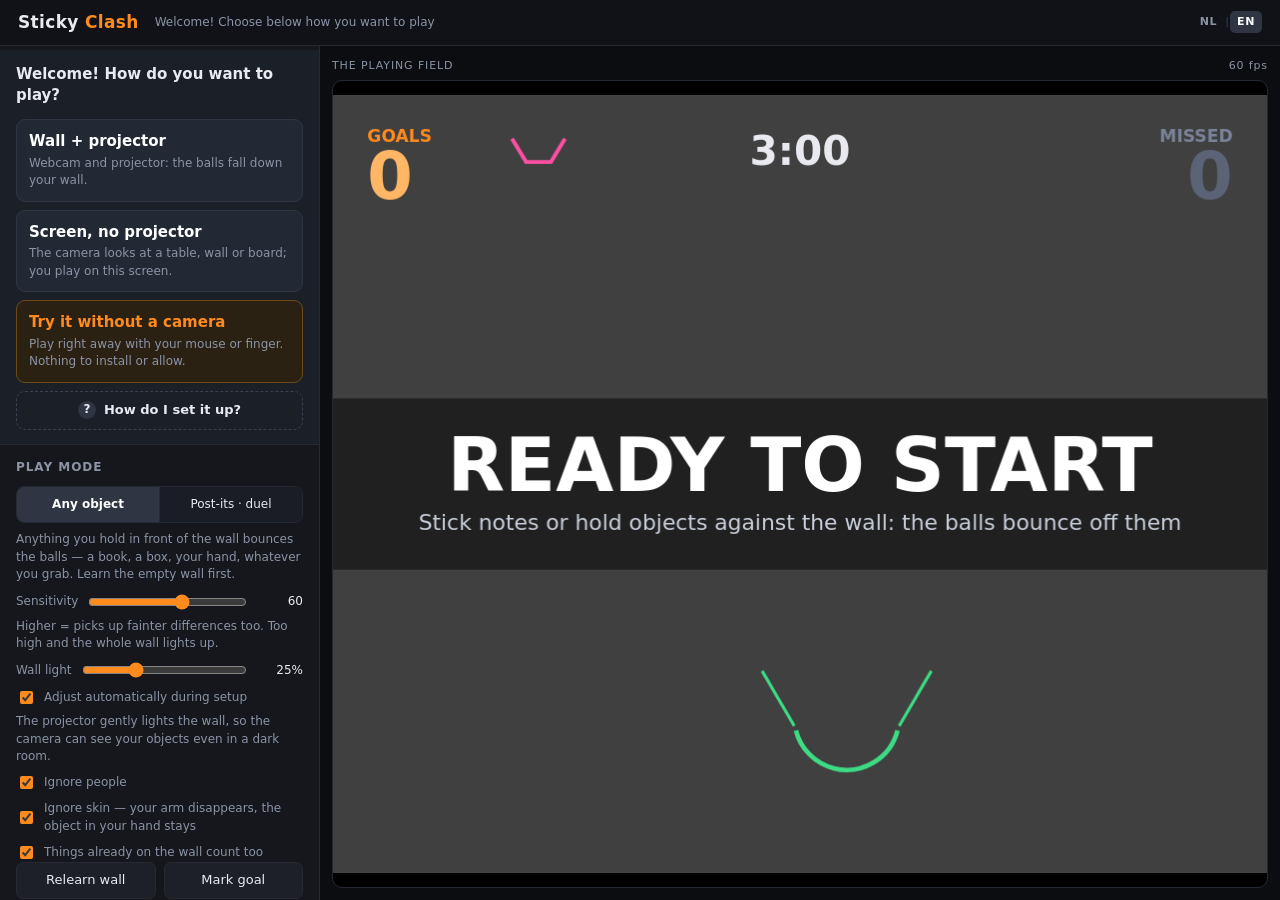
==== commit 475feee1: "One-click setup, checks light and wall every minute, colours off when too dark, setup guide, three m" ====
--- a/sticky-clash.html
+++ b/sticky-clash.html
@@ -90,6 +90,13 @@
 /* ---- eenvoudige bediening ---- */
 .hidden{display:none !important}
 button.big{padding:12px; font-size:15px; font-weight:600}
+/* wie terugkomt: één duidelijke knop die alles klaarzet */
+button.big.klaarzetten{padding:16px 12px; font-size:17px; box-shadow:0 0 0 3px rgba(255,138,30,.28)}
+/* het beamervenster moet nog naar de beamer (Firefox, Safari, of Chrome zonder toestemming) */
+.beamerhulp{margin:10px 0 6px; padding:10px 12px; border:1px solid var(--acc); border-radius:8px; background:rgba(255,138,30,.08)}
+.beamerhulp ol{margin:6px 0 8px; padding-left:20px}
+.beamerhulp li{margin:3px 0}
+.beamerhulp button{width:100%}
 .quick{background:#181b22}
 .camkeuze{display:block; margin-top:10px; font-size:12px; color:var(--dim)}
 /* rechts weinig ruimte: zo past ook de langste Engelse keuze naast het pijltje */
@@ -165,6 +172,10 @@
 .plekknop.demo{background:#2a2112; border-color:#6b4a17}
 .plekknop.demo b{color:var(--acc)}
 .plekknop.demo:hover{background:#342914}
+/* "Hoe zet ik het op?": opent uitleg.html in een nieuw tabblad (zie het scriptje onderaan index.html) */
+.uitlegknop{display:flex; align-items:center; justify-content:center; gap:8px; padding:9px 12px; border-radius:9px; border:1px dashed #3a4152; color:var(--ink); font-size:13px; font-weight:600; text-decoration:none}
+.uitlegknop:hover{border-style:solid; border-color:var(--acc); background:#232835}
+.uitlegknop i{display:grid; place-items:center; width:18px; height:18px; border-radius:50%; background:#2f3542; font-style:normal; font-size:12px}
 .plekkeuze{display:flex; align-items:center; gap:10px; margin-bottom:12px; font-size:12px; color:var(--dim)}
 .plekkeuze .seg{flex:1; margin:0}
 .plekkeuze .seg button{padding:6px 4px}
@@ -313,6 +324,7 @@
       <button class="plekknop" data-plek="scherm"><b>Scherm, zonder beamer</b><span>De camera kijkt naar een tafel, muur of bord; je speelt op dit scherm.</span></button>
       <p class="hint camniet hidden"></p>
       <button class="plekknop demo" data-plek="demo"><b>Probeer zonder camera</b><span>Meteen spelen met je muis of vinger. Niets installeren of toestaan.</span></button>
+      <a class="uitlegknop naar-uitleg" href="uitleg.html" target="_blank" rel="noopener"><i aria-hidden="true">?</i>Hoe zet ik het op?</a>
     </section>
 
     <section class="quick">
@@ -355,8 +367,19 @@
       </ol>
       <button id="btnSchermLeer" class="alleen-scherm">Opnieuw leren</button>
       <p id="wizHint" class="hint alleen-muur">Doet de beamer, de camera, de kalibratie en de muur in één keer. Volg de aanwijzingen op de muur.</p>
-      <button id="btnVerder" class="hidden">Verder</button>
+      <div id="beamerHulp" class="beamerhulp hidden" role="status">
+        <b>Zet het beamervenster op de beamer</b>
+        <ol>
+          <li id="beamerSleep">Sleep het beamervenster naar de beamer.</li>
+          <li>Klik erin, of druk op F: volledig scherm. Dan gaat het vanzelf verder.</li>
+        </ol>
+        <button id="btnZoekBeamer" class="hidden">Laat de browser de beamer zoeken</button>
+        <p class="hint">Staat het al goed op de beamer? Klik dan op Verder.</p>
+      </div>
+      <button id="btnVerder" class="primary big hidden">Verder</button>
       <button id="btnAbort" class="hidden">Afbreken</button>
+      <label class="check alleen-camera"><input type="checkbox" id="elkeMinuut" checked> Elke minuut controleren</label>
+      <p class="hint alleen-camera">Kijkt elke minuut of het licht of de muur veranderd is, en stelt het dan vanzelf bij — midden in het spel alleen op een rustig moment, en nooit als er iemand in beeld is.</p>
       <div id="appInstall" class="installeer hidden">
         <button id="btnInstall" class="klein">Installeer als app</button>
         <p class="hint">Eigen venster en pictogram, en daarna start het spel ook zonder internet.</p>
@@ -503,6 +526,13 @@
         <label class="slider">Baltempo <input type="range" id="rate" min="2" max="40" value="10"><output id="rateOut">1.0/s</output></label>
         <label class="check"><input type="checkbox" id="sound" checked> Geluid</label>
         <label class="check"><input type="checkbox" id="muziek" checked> Muziek — zacht, alleen tijdens een ronde</label>
+        <label class="camkeuze">Muziekstijl
+          <select id="muziekStijl">
+            <option value="rustig">Rustig — lo-fi, ontspannen</option>
+            <option value="vrolijk">Vrolijk — marimba, opgewekt</option>
+            <option value="arcade" selected>Arcade — vlotte synthesizers</option>
+          </select>
+        </label>
         <label class="check"><input type="checkbox" id="effecten" checked> Effecten — confetti, sterretjes, COMBO en feest bij een record</label>
         <label class="check alleen-muur"><input type="checkbox" id="outline"> Voorwerpen omlijnen op de muur</label>
         <p class="hint alleen-muur">Uit in voorwerpmodus: licht op een voorwerp maakt dat voorwerp onzichtbaar voor de camera. Op je laptop zie je de omlijningen altijd.</p>
@@ -512,6 +542,10 @@
         <p class="hint"><b>Doel en bron verplaatsen:</b> sleep ze met de muis in de rechter weergave. Het doel pak je door erin te klikken, de bron met <kbd>Ctrl</kbd>+klik. Of met de pijltjestoetsen en <kbd>W</kbd><kbd>A</kbd><kbd>S</kbd><kbd>D</kbd>. <kbd>spatie</kbd> = pauze.</p>
       </section>
     </details>
+
+    <section class="foot">
+      <p class="hint"><a class="naar-uitleg" href="uitleg.html" target="_blank" rel="noopener" style="color:inherit">Hoe zet ik het op?</a> — stap voor stap, ook om af te drukken.</p>
+    </section>
 
   </aside>
 
@@ -562,6 +596,24 @@
   </div>
 </div>
 
+<script>
+/* "Hoe zet ik het op?" (op het welkomstkaartje en onderaan het paneel) opent uitleg.html in
+   een nieuw tabblad, in de taal van het spel: js/taal.js zet die op <html lang>. Het losse
+   bestand dat in zijn eentje is doorgestuurd, heeft geen uitleg.html naast zich: dan de
+   online uitleg. Of de map erbij is, verraadt sticky-clash.ico: een plaatje mag ook vanaf
+   file:// laden, een pagina navragen niet. */
+(function () {
+  var d = document, adres = 'uitleg.html', proef = new Image();
+  function zet() {
+    var taal = d.documentElement.lang === 'en' ? 'en' : 'nl', a = d.querySelectorAll('a.naar-uitleg');
+    for (var i = 0; i < a.length; i++) a[i].href = adres + '?taal=' + taal;
+  }
+  proef.onerror = function () { adres = 'https://noaquim.github.io/sticky-clash/uitleg.html'; zet(); };
+  proef.src = 'sticky-clash.ico';
+  zet();
+  if (window.MutationObserver) new MutationObserver(zet).observe(d.documentElement, { attributes: true, attributeFilter: ['lang'] });
+})();
+</script>
 <script type="module">
 // ---- js/vision.js
 // Herkenning van voorwerpen voor de muur, op twee manieren:
@@ -835,6 +887,9 @@
     this.respPadDark = 0.1;      // en eronder
     this.quietFactor = 1;        // < 1 bij een stille camera, zie endBackground
     this.quietGap = 4;           // zoveel cellen vrij van al gezien voorwerp, zie acceptQuiet
+    // Kunnen we de kleuren vertrouwen? In het donker niet: dan krijgt geen briefje een
+    // soort (zie zetKleurOk en js/omgeving.js).
+    this.kleurOk = true;
   }
 
   /**
@@ -2357,8 +2412,9 @@
 
       // Soort briefje (zie noteKindOf). undefined = nu niet te meten: te veel van ons
       // eigen licht erop. Dan telt deze meting niet mee (zie kindVote).
+      // In het donker (kleurOk uit) helemaal niet: dan is elk briefje een gewoon briefje.
       let kind;
-      if (objectMode && kw >= 3 && kw >= n * 0.3) {
+      if (objectMode && this.kleurOk && kw >= 3 && kw >= n * 0.3) {
         const c = balanceToWall(kr / kw, kg / kw, kb / kw, kwr / kw, kwg / kw, kwb / kw, this.balTmp, true);
         kind = noteKindOf(c[0], c[1], c[2], kr / Math.max(kw, kwr), kg / Math.max(kw, kwg), kb / Math.max(kw, kwb));
       }
@@ -2902,6 +2958,326 @@
     return this.tracks.filter(t => t.age >= 2);
   }
 
+  // ---- de omgeving: licht, muur en kleur (zie js/omgeving.js) ----------------
+  //
+  // Alleen meten; de herkenning hierboven verandert er niets door. main.js roept dit eens per
+  // halve seconde aan, js/omgeving.js beslist wat er moet gebeuren.
+
+  /**
+   * Kunnen we de kleuren vertrouwen? Zo niet (te donker), dan krijgt geen enkel briefje een
+   * soort: een oranje briefje mag in het donker nooit een trampoline worden. Wat al een soort
+   * had verliest die meteen; komt het licht terug, dan stemmen de sporen gewoon opnieuw (zie
+   * kindVote, binnen een paar beelden).
+   */
+  zetKleurOk(ok) {
+    this.kleurOk = !!ok;
+    if (ok) return;
+    for (const t of this.tracks.concat(this.lostTracks || [])) { t.kind = null; t.kindCand = null; t.kindN = 0; }
+  }
+
+  /**
+   * De vaste steekproef voor omgevingMeting: elke tweede cel in beide richtingen, op het
+   * beamervlak (insideFn) en minstens twee cellen van de rand ervan. Opnieuw als de sleutel
+   * (de kalibratie) of het raster verandert.
+   */
+  omgevingCellen(sleutel) {
+    if (this.omgCel && this.omgSleutel === sleutel && this.omgCols === this.cols && this.omgRows === this.rows) return this.omgCel;
+    const cols = this.cols, rows = this.rows, cell = this.cell, f = this.insideFn;
+    const op = (cx, cy) => !f || f((cx + 0.5) * cell, (cy + 0.5) * cell);
+    const lijst = [];
+    for (let cy = 2; cy < rows - 2; cy += 2) {
+      for (let cx = 2; cx < cols - 2; cx += 2) {
+        if (op(cx, cy) && op(cx - 2, cy) && op(cx + 2, cy) && op(cx, cy - 2) && op(cx, cy + 2)) lijst.push(cy * cols + cx);
+      }
+    }
+    const m = lijst.length;
+    this.omgCel = Int32Array.from(lijst);
+    this.omgEma = new Float32Array(m);           // hoe vaak deze cel anders is dan de geleerde muur
+    this.omgVorig = new Float32Array(m * 3);     // de kleur bij de vorige meting
+    this.omgHeeftVorig = false;
+    this.omgTmp = new Float32Array(m * 5);
+    this.omgUit = new Uint8Array(cols * rows);   // onder iets wat als voorwerp telt
+    this.omgSleutel = sleutel; this.omgCols = cols; this.omgRows = rows; this.omgBg = this.bg;
+    return this.omgCel;
+  }
+
+  /**
+   * Eén meting voor de controle van elke minuut en voor de kleuren. Kost bijna niets: een vaste
+   * steekproef van hooguit een paar duizend cellen, op wat classifyObject dit beeld al uitrekende.
+   *
+   * Per cel een glijdend gemiddelde van hoe vaak hij anders is dan de geleerde muur (voorgrond
+   * of half), behalve onder wat als voorwerp telt (uitgezonderd): een briefje is geen veranderde
+   * muur. Een lichtvlek of schaduw telt wél, ook als die als voorwerp gezien wordt (zie
+   * egaalAnders). Een cel die bijna altijd anders is, is blijvend veranderd: een lamp die nu op
+   * de muur schijnt, een gordijn dat open ging, een nieuwe schaduw. Een voorbijganger is na een
+   * paar tellen weer weg en telt nauwelijks.
+   *
+   * Op de lege muur ook de kleur: hoeveel die van meting tot meting verspringt (de kleurkorrel
+   * van de camera, die in het donker groot wordt), hoeveel de kleur van het hele beeld sinds de
+   * vorige meting meeschoof (drift), en hoeveel hij afwijkt van de geleerde muur (zweem: in het
+   * donker stelt de camera zijn witbalans bij op het gekleurde licht van de beamer). Korrel en
+   * drift werken ook zonder geleerde muur (in de duelmodus).
+   *
+   * @param {number} dt  s sinds de vorige meting
+   * @param {(t: object) => boolean} uitgezonderd  telt dit spoor als voorwerp (briefje, bak)?
+   * @param {*} sleutel  verandert met de kalibratie (main.js geeft app.H)
+   * @param {number} tau  s: zo snel volgt het glijdende gemiddelde
+   * @param {number} drempel  zo hoog: blijvend veranderd
+   * @returns {{gain: number, bedekt: number, vloed: boolean, deel: number, clip: number, L: number,
+   *   beweging: number, n: number, kleur: {n: number, L: number, ruis: number, drift: number, zweem: number}}}
+   */
+  omgevingMeting(dt, uitgezonderd, sleutel, tau = 20, drempel = 0.85) {
+    const cel = this.omgevingCellen(sleutel), m = cel.length;
+    const cols = this.cols, rows = this.rows, cell = this.cell, proj = this.projLuma;
+    const obj = this.mode === 'object' && !!this.bg;
+    if (this.omgBg !== this.bg) { this.omgEma.fill(0); this.omgBg = this.bg; }
+    // Wat als voorwerp telt, met twee cellen marge: de wazige rand eromheen hoort erbij.
+    const uit = this.omgUit;
+    uit.fill(0);
+    if (obj && uitgezonderd) {
+      for (const t of this.tracks) {
+        if (!uitgezonderd(t) || this.egaalAnders(t)) continue;
+        let x0 = 1e9, y0 = 1e9, x1 = -1e9, y1 = -1e9;
+        for (const c of t.corners) { x0 = Math.min(x0, c[0]); y0 = Math.min(y0, c[1]); x1 = Math.max(x1, c[0]); y1 = Math.max(y1, c[1]); }
+        const cx0 = Math.max(0, ((x0 / cell) | 0) - 2), cx1 = Math.min(cols - 1, ((x1 / cell) | 0) + 2);
+        const cy0 = Math.max(0, ((y0 / cell) | 0) - 2), cy1 = Math.min(rows - 1, ((y1 / cell) | 0) + 2);
+        for (let cy = cy0; cy <= cy1; cy++) uit.fill(1, cy * cols + cx0, cy * cols + cx1 + 1);
+      }
+    }
+    // De camera kan intussen zijn belichting bijgesteld hebben: die factor eerst eruit.
+    const vor = this.omgVorig, tmp = this.omgTmp, heeft = this.omgHeeftVorig;
+    const luma = (j) => 0.299 * vor[j * 3] + 0.587 * vor[j * 3 + 1] + 0.114 * vor[j * 3 + 2];
+    let sNu = 0, sVor = 0;
+    if (heeft) {
+      for (let j = 0; j < m; j++) { const i = cel[j]; if (proj[i] >= 6) continue; sNu += this.cl[i]; sVor += luma(j); }
+    }
+    const k = sVor > 1 && sNu > 1 ? sNu / sVor : 1;
+    // Hoeveel ruist de camera nu? Na een flinke lichtverandering versterkt hij misschien veel
+    // meer dan toen de muur geleerd werd (de ruis per cel, this.noise, hoort bij toen). Uit het
+    // verschil met de vorige meting zelf, met de mediaan: wat beweegt telt daar niet in mee.
+    let ruisNu = 0;
+    if (heeft) {
+      let nd = 0;
+      const d = tmp.subarray(4 * m, 5 * m);
+      for (let j = 0; j < m; j++) { const i = cel[j]; if (proj[i] >= 6) continue; d[nd++] = Math.abs(this.cl[i] - luma(j) * k); }
+      if (nd >= 20) { const ds = d.subarray(0, nd).sort(); ruisNu = 1.4826 * ds[nd >> 1] / Math.SQRT2; }
+    }
+    const a = 1 - Math.exp(-Math.max(0, dt) / tau);
+    const ema = this.omgEma;
+    const bg = this.bg, gain = this.gain || 1;
+    let blijvend = 0, clip = 0, nL = 0, sumL = 0, nBew = 0, nVers = 0, nk = 0, nz = 0;
+    for (let j = 0; j < m; j++) {
+      const i = cel[j], r = this.cr[i], g = this.cg[i], b = this.cb[i], l = this.cl[i];
+      if (r >= 250 || g >= 250 || b >= 250) clip++;
+      const vers = !(proj[i] >= 6);                       // valt hier geen eigen licht
+      const anders = obj && (this.mask[i] !== 0 || this.candCell[i] === 1);
+      if (vers) {
+        if (heeft) {
+          nVers++;
+          if (Math.abs(l - luma(j) * k) > Math.max(8 + 3 * this.noise[i], 5 * ruisNu)) nBew++;
+          if (!anders) {
+            tmp[nk] = (r - g) - (vor[j * 3] - vor[j * 3 + 1]) * k;
+            tmp[m + nk] = (b - g) - (vor[j * 3 + 2] - vor[j * 3 + 1]) * k;
+            nk++;
+          }
+        }
+        if (!anders) {
+          sumL += l; nL++;
+          if (obj) {
+            tmp[2 * m + nz] = (r - g) - gain * (bg[i * 3] - bg[i * 3 + 1]);
+            tmp[3 * m + nz] = (b - g) - gain * (bg[i * 3 + 2] - bg[i * 3 + 1]);
+            nz++;
+          }
+        }
+        if (obj) ema[j] += ((anders && !uit[i] ? 1 : 0) - ema[j]) * a;
+      }
+      if (obj && ema[j] > drempel) blijvend++;
+      vor[j * 3] = r; vor[j * 3 + 1] = g; vor[j * 3 + 2] = b;
+    }
+    this.omgHeeftVorig = m > 0;
+    // Kleurkorrel: de spreiding van het kleurverschil met de vorige meting (mediaan, zodat een
+    // bal of een voorbijganger niet meetelt), en hoeveel alles samen verschoof.
+    let ruis = 0, drift = 0;
+    if (nk >= 20) {
+      const p = tmp.subarray(0, nk).sort(), q = tmp.subarray(m, m + nk).sort();
+      const mp = p[nk >> 1], mq = q[nk >> 1];
+      drift = Math.hypot(mp, mq);
+      for (let j = 0; j < nk; j++) { p[j] = Math.abs(p[j] - mp); q[j] = Math.abs(q[j] - mq); }
+      p.sort(); q.sort();
+      // 1,48 maakt van de mediaan van de afwijking een standaardafwijking; / √2 omdat het
+      // het verschil van twee metingen is.
+      ruis = 1.4826 * (p[nk >> 1] + q[nk >> 1]) / 2 / Math.SQRT2;
+    }
+    let zweem = 0;
+    if (nz >= 20) {
+      const p = tmp.subarray(2 * m, 2 * m + nz).sort(), q = tmp.subarray(3 * m, 3 * m + nz).sort();
+      zweem = Math.hypot(p[nz >> 1], q[nz >> 1]);
+    }
+    const L = nL ? sumL / nL : 0;
+    return {
+      gain: this.gain || 1, bedekt: (this.fgFraction || 0) + (this.shadowFraction || 0), vloed: !!this.floodGuard,
+      deel: obj && m ? blijvend / m : 0, clip: m ? clip / m : 0, L,
+      beweging: nVers ? nBew / nVers : 0, n: m,
+      kleur: { n: nk, L, ruis, drift, zweem },
+    };
+  }
+
+  /** Hoe de lege muur er net na het leren uitziet (helderheid, overbelicht deel), voor js/omgeving.js. */
+  omgevingBasis(sleutel) {
+    const bg = this.bg;
+    if (!bg) return null;
+    const cel = this.omgevingCellen(sleutel);
+    let s = 0, n = 0, clip = 0;
+    for (let j = 0; j < cel.length; j++) {
+      const i = cel[j], r = bg[i * 3], g = bg[i * 3 + 1], b = bg[i * 3 + 2];
+      if (r >= 250 || g >= 250 || b >= 250) clip++;
+      if (this.resident[i]) continue;
+      s += 0.299 * r + 0.587 * g + 0.114 * b; n++;
+    }
+    return { L: n ? s / n : 0, clip: cel.length ? clip / cel.length : 0 };
+  }
+
+  /**
+   * Is dit spoor alleen licht of schaduw op de muur, geen voorwerp? Overal even veel lichter
+   * (of donkerder) in alle drie de kleuren — de kleur van de muur zelf, alleen feller of valer —
+   * en met een zachte rand, of heel groot. Een lamp die op de muur schijnt, of een nieuwe
+   * schaduw. Een wit of grijs briefje is ook alleen lichter of donkerder, maar heeft een
+   * scherpe rand en is klein.
+   */
+  egaalAnders(t) {
+    const bg = this.bg, cell = this.cell, cols = this.cols, rows = this.rows, gain = this.gain || 1;
+    if (!bg || !t.corners || t.corners.length < 3) return false;
+    let x0 = 1e9, y0 = 1e9, x1 = -1e9, y1 = -1e9;
+    for (const c of t.corners) { x0 = Math.min(x0, c[0]); y0 = Math.min(y0, c[1]); x1 = Math.max(x1, c[0]); y1 = Math.max(y1, c[1]); }
+    const cx0 = Math.max(0, (x0 / cell) | 0), cx1 = Math.min(cols - 1, (x1 / cell) | 0);
+    const cy0 = Math.max(0, (y0 / cell) | 0), cy1 = Math.min(rows - 1, (y1 / cell) | 0);
+    let n = 0, sr = 0, sg = 0, sb = 0, er = 0, eg = 0, eb = 0, verschil = 0;
+    for (let cy = cy0; cy <= cy1; cy++) {
+      for (let cx = cx0; cx <= cx1; cx++) {
+        const i = cy * cols + cx;
+        if (!this.mask[i] || !inConvex(t.corners, (cx + 0.5) * cell, (cy + 0.5) * cell)) continue;
+        const wr = bg[i * 3] * gain, wg = bg[i * 3 + 1] * gain, wb = bg[i * 3 + 2] * gain;
+        n++; sr += this.cr[i]; sg += this.cg[i]; sb += this.cb[i]; er += wr; eg += wg; eb += wb;
+        verschil += Math.abs(this.cl[i] - (0.299 * wr + 0.587 * wg + 0.114 * wb));
+      }
+    }
+    if (n < 8 || er < 1 || eg < 1 || eb < 1) return false;
+    const kr = sr / er, kg = sg / eg, kb = sb / eb;
+    const lo = Math.min(kr, kg, kb), hi = Math.max(kr, kg, kb), mid = (kr + kg + kb) / 3;
+    if (hi - lo > 0.1 * mid || Math.abs(mid - 1) < 0.12) return false;
+    const zacht = Number.isFinite(t.medStep) && t.medStep < 0.3 * (verschil / n);
+    const groot = n > 0.08 * (this.omgCel ? this.omgCel.length * 4 : cols * rows);
+    return zacht || groot;
+  }
+
+  /**
+   * Na opnieuw leren: wat hier als voorwerp telde, moet voorwerp blijven. De nieuwe muur heeft
+   * die voorwerpen nu in zich. Op hun plek zetten we de oude muur terug (oud: de geleerde muur
+   * van vóór het opnieuw leren, op hetzelfde raster), maal hoeveel lichter of donkerder de muur
+   * eromheen nu is, per kleur. Zo blijft een briefje een briefje, met zijn eigen kleur, ook als
+   * het licht intussen veranderde. Net als bij findResident: haal je het eraf, dan is het weg.
+   *
+   * @param {number[][][]} omtrekken  omtrekken in werkpixels
+   * @param {Float32Array} oud  de geleerde muur van vóór het leren
+   * @returns {number} hoeveel voorwerpen vastgehouden zijn
+   */
+  houdVast(omtrekken, oud) {
+    const bg = this.bg;
+    if (!bg || !oud || oud.length !== bg.length || !omtrekken || !omtrekken.length) return 0;
+    const cols = this.cols, rows = this.rows, cell = this.cell, n = cols * rows;
+    // Zo kan "wat al hing telt mee" uit: dan komt de muur zoals hij geleerd is terug (dropResident).
+    if (!this.bgLearned || this.bgLearned.length !== bg.length) this.bgLearned = Float32Array.from(bg);
+    // Eerst alle plekken (met één cel marge), dan pas de ringen: een ring mag niet over een
+    // buurvoorwerp lopen.
+    const bezet = new Uint8Array(n), plekken = [];
+    for (const poly of omtrekken) {
+      if (!poly || poly.length < 3) continue;
+      let x0 = 1e9, y0 = 1e9, x1 = -1e9, y1 = -1e9;
+      for (const c of poly) { x0 = Math.min(x0, c[0]); y0 = Math.min(y0, c[1]); x1 = Math.max(x1, c[0]); y1 = Math.max(y1, c[1]); }
+      const cx0 = Math.max(0, ((x0 / cell) | 0) - 1), cx1 = Math.min(cols - 1, ((x1 / cell) | 0) + 1);
+      const cy0 = Math.max(0, ((y0 / cell) | 0) - 1), cy1 = Math.min(rows - 1, ((y1 / cell) | 0) + 1);
+      const binnen = [];
+      for (let cy = cy0; cy <= cy1; cy++) {
+        for (let cx = cx0; cx <= cx1; cx++) {
+          let raak = false;
+          for (let dy = -1; dy <= 1 && !raak; dy++) {
+            for (let dx = -1; dx <= 1; dx++) {
+              if (inConvex(poly, (cx + dx + 0.5) * cell, (cy + dy + 0.5) * cell)) { raak = true; break; }
+            }
+          }
+          if (raak) binnen.push(cy * cols + cx);
+        }
+      }
+      if (!binnen.length) continue;
+      for (const i of binnen) bezet[i] = 1;
+      plekken.push({ binnen, cx0, cx1, cy0, cy1 });
+    }
+    const med = (a) => { a.sort((p, q) => p - q); return a[a.length >> 1]; };
+    let alles = null;
+    let gehouden = 0;
+    for (const p of plekken) {
+      const rr = [], rg = [], rb = [];
+      for (let cy = Math.max(0, p.cy0 - 3); cy <= Math.min(rows - 1, p.cy1 + 3); cy++) {
+        for (let cx = Math.max(0, p.cx0 - 3); cx <= Math.min(cols - 1, p.cx1 + 3); cx++) {
+          const i = cy * cols + cx;
+          if (bezet[i] || (cx >= p.cx0 && cx <= p.cx1 && cy >= p.cy0 && cy <= p.cy1)) continue;
+          if (oud[i * 3] < 8 || oud[i * 3 + 1] < 8 || oud[i * 3 + 2] < 8) continue;
+          rr.push(bg[i * 3] / oud[i * 3]); rg.push(bg[i * 3 + 1] / oud[i * 3 + 1]); rb.push(bg[i * 3 + 2] / oud[i * 3 + 2]);
+        }
+      }
+      let f;
+      if (rr.length >= 6) f = [med(rr), med(rg), med(rb)];
+      else {
+        // Geen muur eromheen te zien (vlak bij de rand): de verhouding van het hele beeld.
+        if (!alles) {
+          const ar = [], ag = [], ab = [];
+          for (let i = 0; i < n; i += 7) {
+            if (bezet[i] || oud[i * 3] < 8 || oud[i * 3 + 1] < 8 || oud[i * 3 + 2] < 8) continue;
+            ar.push(bg[i * 3] / oud[i * 3]); ag.push(bg[i * 3 + 1] / oud[i * 3 + 1]); ab.push(bg[i * 3 + 2] / oud[i * 3 + 2]);
+          }
+          alles = ar.length ? [med(ar), med(ag), med(ab)] : [1, 1, 1];
+        }
+        f = alles;
+      }
+      for (const i of p.binnen) {
+        for (let c = 0; c < 3; c++) bg[i * 3 + c] = clampByte(oud[i * 3 + c] * f[c]);
+        this.resident[i] = 1;
+      }
+      gehouden++;
+    }
+    if (gehouden) { this.residentCount += gehouden; this.tracks.length = 0; this.lostTracks = []; }
+    return gehouden;
+  }
+
+  /**
+   * Bewoog er iets in de laatste beelden? Het aandeel (van een steekproef) cellen dat duidelijk
+   * anders is dan drie beelden terug, na een eventuele belichtingssprong. Voor het leren van de
+   * muur: wie er dan doorheen loopt, mag niet in de geleerde muur terechtkomen. Drie beelden en
+   * niet één: dan is een voorbijganger een paar cellen verder, en de korrel niet groter.
+   * De korrel van nu telt mee (zie omgevingMeting): in het donker versterkt de camera meer
+   * dan toen de oude muur geleerd werd. begin: opnieuw beginnen (geeft 0).
+   */
+  bewegingSindsVorig(begin = false) {
+    const n = this.cl.length, m = Math.ceil(n / 5), LAG = 3;
+    if (begin || !this.leerRing || this.leerRing.m !== m) { this.leerRing = { m, lijst: [] }; }
+    const ring = this.leerRing.lijst;
+    const nu = new Float32Array(m);
+    for (let i = 0, j = 0; i < n; i += 5, j++) nu[j] = this.cl[i];
+    ring.push(nu);
+    if (ring.length <= LAG) return 0;
+    const v = ring.shift();
+    let sn = 0, sv = 0;
+    for (let j = 0; j < m; j++) { sn += nu[j]; sv += v[j]; }
+    const k = sv > 1 && sn > 1 ? sn / sv : 1;
+    const d = new Float32Array(m);
+    for (let j = 0; j < m; j++) d[j] = Math.abs(nu[j] - v[j] * k);
+    const ds = Float32Array.from(d).sort();
+    const korrel = 1.4826 * ds[m >> 1] / Math.SQRT2;
+    let bew = 0;
+    for (let i = 0, j = 0; i < n; i += 5, j++) if (d[j] > Math.max(10 + 3 * this.noise[i], 5 * korrel)) bew++;
+    return bew / m;
+  }
+
   /**
    * Gemiddelde helderheid (0-255) van de cellen waarvoor inside(x, y) waar is — of van
    * het hele beeld. Om te meten of de camera genoeg ziet.
@@ -3005,6 +3381,25 @@
     'Sets up the projector, camera, calibration and wall in one go. Follow the instructions on the wall.',
   'Afbreken': 'Cancel',
   'Verder': 'Continue',
+  // wie terugkomt met een bewaarde kalibratie (main.js toonAutoKnop)
+  'Start: alles klaarzetten': 'Start: set everything up',
+  'Opent de beamer en de camera, kijkt of de kalibratie nog klopt en leert de muur — in één keer.':
+    'Opens the projector and camera, checks the calibration still fits and learns the wall — in one go.',
+  'Klik op "Start: alles klaarzetten" — de rest gaat vanzelf': 'Click "Start: set everything up" — the rest happens by itself',
+  'De kalibratie van de vorige keer klopt nog — die hoeft niet opnieuw': "Last time's calibration still fits — no need to redo it",
+  // het beamervenster moet nog naar de beamer (#beamerHulp)
+  'Zet het beamervenster op de beamer': 'Put the projector window on the projector',
+  'Sleep het beamervenster naar de beamer.': 'Drag the projector window to the projector.',
+  'Sleep het beamervenster naar de beamer (of druk op Win+Shift+→).': 'Drag the projector window to the projector (or press Win+Shift+→).',
+  'Sleep het beamervenster naar de beamer (of druk op Zoeken+Alt+M).': 'Drag the projector window to the projector (or press Search+Alt+M).',
+  'Sleep het beamervenster naar de beamer (of druk op Super+Shift+→).': 'Drag the projector window to the projector (or press Super+Shift+→).',
+  'Klik erin, of druk op F: volledig scherm. Dan gaat het vanzelf verder.': 'Click inside it, or press F: full screen. Then it carries on by itself.',
+  'Laat de browser de beamer zoeken': 'Let the browser find the projector',
+  'Staat het al goed op de beamer? Klik dan op Verder.': 'Already on the projector? Then click Continue.',
+  // elke minuut controleren (index.html)
+  'Elke minuut controleren': 'Check every minute',
+  'Kijkt elke minuut of het licht of de muur veranderd is, en stelt het dan vanzelf bij — midden in het spel alleen op een rustig moment, en nooit als er iemand in beeld is.':
+    'Checks every minute whether the light or the wall has changed, and then adjusts by itself — during play only at a quiet moment, and never while someone is in view.',
   'Installeer als app': 'Install as app',
   'Als app op je iPad of iPhone: Deel → Zet op beginscherm. Op een Mac in Safari: Archief → Voeg toe aan Dock. Daarna start het spel ook zonder internet.':
     'As an app on your iPad or iPhone: Share → Add to Home Screen. On a Mac in Safari: File → Add to Dock. After that the game also starts without internet.',
@@ -3093,6 +3488,10 @@
   'Baltempo': 'Ball rate',
   'Geluid': 'Sound',
   'Muziek — zacht, alleen tijdens een ronde': 'Music — soft, only during a round',
+  'Muziekstijl': 'Music style',
+  'Rustig — lo-fi, ontspannen': 'Chill — lo-fi, relaxed',
+  'Vrolijk — marimba, opgewekt': 'Happy — marimba, cheerful',
+  'Arcade — vlotte synthesizers': 'Arcade — upbeat synths',
   'Effecten — confetti, sterretjes, COMBO en feest bij een record': 'Effects — confetti, sparkles, COMBO and a celebration for a record',
   'Voorwerpen omlijnen op de muur': 'Outline objects on the wall',
   'Uit in voorwerpmodus: licht op een voorwerp maakt dat voorwerp onzichtbaar voor de camera. Op je laptop zie je de omlijningen altijd.':
@@ -3101,6 +3500,9 @@
   'Doel en bron verplaatsen:': 'Moving the goal and source:',
   'Download het spel als één bestand': 'Download the game as a single file',
   '— speelt daarna ook zonder internet, op elke computer.': '— then it also plays without internet, on any computer.',
+  // de uitleg om het op te zetten (uitleg.html), op het welkomstkaartje en onderaan het paneel
+  'Hoe zet ik het op?': 'How do I set it up?',
+  '— stap voor stap, ook om af te drukken.': '— step by step, also to print out.',
   'sleep ze met de muis in de rechter weergave. Het doel pak je door erin te klikken, de bron met':
     'drag them with the mouse in the right-hand view. Grab the goal by clicking inside it, the source with',
   '+klik. Of met de pijltjestoetsen en': '+click. Or use the arrow keys and',
@@ -3347,6 +3749,40 @@
   'De camera wisselde van beeldformaat — leer de muur opnieuw': 'The camera changed its image format — relearn the wall',
   'De camera wisselde van beeldformaat — klik op Opnieuw leren': 'The camera changed its image format — click Learn again',
 
+  // ---- elke minuut controleren, en kleuren in het donker (main.js)
+  'Het spel kijkt elke minuut of het licht of de muur veranderd is': 'The game checks every minute whether the light or the wall has changed',
+  'Niet meer elke minuut controleren': 'No longer checking every minute',
+  'De herkenning werkt even niet (het licht is veranderd) — de ronde staat op pauze tot het bijgesteld is':
+    "Detection isn't working right now (the light changed) — the round is paused until it's adjusted",
+  'Het licht of de muur is veranderd — na deze ronde stel ik het vanzelf bij': "The light or the wall has changed — I'll adjust it by myself after this round",
+  'Het licht of de muur is veranderd — ik stel het bij zodra er niemand voor de muur staat': "The light or the wall has changed — I'll adjust it as soon as nobody is in front of the wall",
+  'Het licht of de muur is veranderd, maar vanzelf bijstellen lukte niet — klik op "Opnieuw instellen"':
+    'The light or the wall has changed, but adjusting by itself didn\'t work — click "Set up again"',
+  'Muurverlichting hoger gezet, zodat de camera de kleuren ziet': 'Wall light turned up, so the camera can see the colours',
+  'Vanzelf bijgesteld — {n} voorwerp telt nog mee': 'Adjusted by itself — {n} object still counts',
+  'Vanzelf bijgesteld — {n} voorwerpen tellen nog mee': 'Adjusted by itself — {n} objects still count',
+  'Vanzelf bijgesteld': 'Adjusted by itself',
+  'Er bewoog iets voor de muur — ik probeer het zo nog eens': "Something moved in front of the wall — I'll try again shortly",
+  'Vanzelf bijstellen lukte niet — ik probeer het zo nog eens': "Adjusting by itself didn't work — I'll try again shortly",
+  'Bijgesteld — de ronde gaat verder': 'Adjusted — the round carries on',
+  'Bijgesteld — het spel gaat verder': 'Adjusted — the game carries on',
+  'Even bijstellen…': 'Adjusting…',
+  'Het licht of de muur is veranderd — ik stel het zo even bij, op een rustig moment': "The light or the wall has changed — I'll adjust it shortly, at a quiet moment",
+  'Te donker voor kleuren: speciale briefjes tellen nu als gewone briefjes — meer licht helpt':
+    'Too dark for colours: special notes now count as ordinary notes — more light helps',
+  'Te donker voor de kleuren van het duel — de kleuren kunnen verkeerd gelezen worden. Meer licht helpt':
+    'Too dark for the duel colours — the colours may be misread. More light helps',
+  'Weer genoeg licht: de kleuren tellen weer': 'Enough light again: the colours count again',
+  'Bijna alles wordt als voorwerp gezien — het licht is veranderd. Ik stel het zo vanzelf bij':
+    "Almost everything is seen as an object — the light changed. I'll adjust it by myself shortly",
+  'te donker voor kleuren': 'too dark for colours',
+  // op de muur (kort: het moet op één regel passen)
+  'Even pauze: het licht is veranderd. Ga even opzij, dan stel ik het bij': "Short pause: the light changed. Step aside and I'll adjust it",
+  'Meer licht: de camera ziet de kleuren weer': 'More light: the camera sees the colours again',
+  'Licht en muur bijgesteld': 'Light and wall adjusted',
+  'Te donker voor de kleuren — meer licht helpt': 'Too dark for the colours — more light helps',
+  'Te donker voor kleuren: speciale briefjes zijn nu gewoon': 'Too dark for colours: special notes are ordinary now',
+
   // ---- de teller onder "Doel aanwijzen"
   '{n} obstakel (testmodus)': '{n} obstacle (test mode)',
   '{n} obstakels (testmodus)': '{n} obstacles (test mode)',
@@ -3424,6 +3860,11 @@
   'en ga daarna zelf uit beeld': 'then step out of view yourself',
   'Zoeken…': 'Searching…',
   'Licht afstellen': 'Adjusting the light',
+  'Kalibratie controleren': 'Checking calibration',
+  'Even bijstellen': 'Adjusting',
+  'het licht is veranderd — even niet voor de muur': "the light changed — please don't stand in front of the wall",
+  'de muur is veranderd — even niet voor de muur': "the wall changed — please don't stand in front of the wall",
+  'meer licht, zodat de camera de kleuren ziet': 'more light, so the camera can see the colours',
   'Klaar': 'All set',
   'veel plezier': 'have fun',
   'Klik kruis {n} aan in het camerabeeld op de laptop': 'Click cross {n} in the camera view on the laptop',
@@ -5434,8 +5875,1920 @@
   }
 }
 
+// ---- js/muziek-stijlen.js
+// De drie muziekstijlen voor de achtergrondmuziek (js/muziek.js kiest er een):
+//   Rustig  - lo-fi / chillhop in F groot, 88 tellen per minuut, 40 maten
+//   Vrolijk - opgewekt deuntje in C groot met marimba, 116 tellen per minuut, 32 maten
+//   Arcade  - warme synthwave in a-klein, 124 tellen per minuut, 32 maten
+// Elke stijl is één object met dezelfde onderdelen: setup(ctx, bus) maakt de vaste knopen
+// (galm, compressor, doorlopende stemmen) één keer per muziekbus, speel/stap(...) plant één
+// zestiende in, dispose(...) ruimt alles op als de bus na het uitfaden los gaat.
+// Alles wordt gesynthetiseerd; er zijn geen muziekbestanden.
+
+// Muziekstijl "Rustig" (Engels: "Chill") voor Sticky Clash: lo-fi / chillhop.
+//
+// Warm en ontspannen: zachte elektrische piano (Rhodes-achtig) met 7- en 9-akkoorden,
+// een ronde subbas, swingende zachte drums (een kwastjes-snare, een gedempte bassdrum),
+// een rustige melodie die komt en gaat, en een "bandrecorder"-gloed (laagdoorlaat,
+// licht zwevende toonhoogte). F majeur, 88 tellen per minuut.
+//
+// Het lied (40 maten, 640 zestienden, ±1:50 op 88 BPM, daarna begint het weer bij het
+// intro):
+//   Intro  4 maten  Dm9 | Bbmaj9 | Gm9 | C9sus4            alleen piano, filter gaat open,
+//                                                           drums vanaf maat 3
+//   A      8 maten  (Fmaj9 | Dm9 | Gm9 | C13) x2           I-vi-ii-V, melodie: het thema
+//   B      8 maten  Bbmaj9 | Am7 | Dm9 | Cm9 F13 |         IV-iii-vi en ii-V naar IV;
+//                   Bbmaj9 | Am7 | Gm9 | C9sus4            melodie 4 maten, dan zweeft de pad
+//   A'     8 maten  als A, de melodie klimt in maat 5-8, extra shaker
+//   Break  4 maten  Bbmaj9 | Bbm6 | Am7 | Gm9 C9sus4        drums bijna weg, filter dicht en
+//                                                           weer open, kwastroffel naar B'
+//   B'     8 maten  als B, melodie gaat door, pad erbij
+// Laatste tien seconden (spurt): de gastheer speelt sneller; deze stijl verdubbelt de
+// drums (zestiende hihats, shaker, extra bassdrums), de bas speelt achtsten, de piano
+// speelt kortere aanslagen, en er zwelt een zachte ruis-"riser" aan.
+//
+// Koppeling (in muziek.js):
+//   const st = MUZIEK_STIJL_RUSTIG;
+//   const gedeeld = st.setup(ctx, bus);       // één keer per bus (bij begin())
+//   st.speel(ctx, bus, stap, t, d, { spurt, level }, gedeeld);   // elke zestiende
+//   st.dispose(gedeeld);                      // als de bus na het uitfaden los gaat
+//   - stap: 0 .. st.lengte-1 (de gastheer telt rond), t: tijd van de zestiende op de
+//     klok van de geluidskaart, d: lengte van een zestiende in s (15 / tempo).
+//   - Swing, de net-te-late snare en het strummen zitten hierbinnen: alles klinkt op of
+//     ná t, nooit ervoor. Het verst na t: 0,17*d + 0,03 s.
+//   - Zonder `gedeeld` zoekt speel() zelf de gedeelde knopen bij die bus (of maakt ze).
+//   - dispose() is nodig: bas, melodie, piano en pad zijn doorlopende oscillators (zo
+//     maakt een noot geen nieuwe knopen); dispose() stopt ze en koppelt alles los.
+//   - intensiteit.opNoot(soort, t) (optioneel): voor tests, bij elke noot die klinkt,
+//     met de tijd van de zestiende (zonder swing). Soorten: kick, snare, hihat, shaker,
+//     crash, riser, bas, akkoord, pad, melodie.
+//   - setup(ctx, bus, { zonder: [...] }) (optioneel, alleen voor metingen): groepen
+//     weglaten, bv. 'drums', 'keys', 'pad', 'bas', 'mel', 'fx', 'galm', 'comp', 'chorus'.
+//   - Alles is vast: zelfde stap = zelfde noten en klanken (geen Math.random).
+//   - Uitgang: ±-20 LUFS, piekt rond 0,4 (zie `piek`), zoals de oude muziek; met een
+//     zachte compressor aan het eind. Het volume (MUZIEK_VOLUME) en het vinkje Geluid
+//     regelt de gastheer.
+//   - Rekenwerk: ±47 vaste knopen per bus, per drumslag 2 nieuwe (een buffer en zijn
+//     sterkte), verder niets per noot. De drumklanken worden één keer per geluidskaart
+//     uitgerekend, één per zestiende tijdens het intro (elk hooguit een paar ms).
+
+const MUZIEK_STIJL_RUSTIG = (() => {
+  const TEMPO = 88;
+  const SWING = 0.17;          // oneven zestienden zoveel zestiende later (± 58 % swing)
+  const SNARE_LAAT = 0.012;    // de snare net achter de tel: lui, laid back
+  const UIT = 0.61;            // eindvolume ná de compressor: even luid als de oude muziek (±-20 LUFS)
+
+  const hz = (m) => 440 * Math.pow(2, (m - 69) / 12);
+  // Vast "toeval": dezelfde (a, b) geeft altijd hetzelfde getal tussen 0 en 1.
+  const hasj = (a, b) => {
+    let h = Math.imul((a | 0) ^ 0x9e3779b9, 0x85ebca6b) ^ Math.imul(((b | 0) + 0x632be5ab) | 0, 0xc2b2ae35);
+    h ^= h >>> 15; h = Math.imul(h, 0x2c1b3c6d); h ^= h >>> 12; h = Math.imul(h, 0x297a2d39); h ^= h >>> 15;
+    return (h >>> 0) / 4294967296;
+  };
+  const zaad = (s) => () => {
+    s = (s + 0x6d2b79f5) | 0;
+    let t = Math.imul(s ^ (s >>> 15), 1 | s);
+    t = (t + Math.imul(t ^ (t >>> 7), 61 | t)) ^ t;
+    return ((t ^ (t >>> 14)) >>> 0) / 4294967296;
+  };
+
+  // ---- harmonie: per akkoord de basnoot en vier pianonoten (MIDI, 60 = middelste C) --
+  // De pianonoten liggen tussen F3 en A4 en schuiven zo weinig mogelijk (stemvoering).
+  const AKK = {
+    Fmaj9:  [41, [57, 60, 64, 67]],   // F  | A C E G
+    Dm9:    [38, [53, 57, 60, 64]],   // D  | F A C E
+    Gm9:    [43, [58, 62, 65, 69]],   // G  | Bb D F A
+    C13:    [36, [58, 62, 64, 69]],   // C  | Bb D E A
+    C9sus:  [36, [58, 62, 65, 67]],   // C  | Bb D F G
+    Bbmaj9: [46, [57, 60, 62, 65]],   // Bb | A C D F
+    Am7:    [45, [55, 60, 64, 69]],   // A  | G C E A
+    Cm9:    [36, [51, 55, 58, 62]],   // C  | Eb G Bb D
+    F13:    [41, [51, 57, 62, 67]],   // F  | Eb A D G
+    Bbm6:   [46, [55, 58, 61, 65]],   // Bb | G Bb Db F   (de geleende mineur-vier)
+  };
+
+  // ---- melodie: per maat [zestiende, MIDI, lengte in zestienden] ---------------------
+  const THEMA = [                                   // A: over Fmaj9 | Dm9 | Gm9 | C13 (x2)
+    [[2, 69, 2], [4, 72, 2], [6, 76, 6], [12, 74, 2], [14, 72, 2]],
+    [[0, 74, 4], [4, 69, 8]],
+    [[2, 70, 2], [4, 74, 2], [6, 77, 6], [12, 76, 2], [14, 74, 2]],
+    [[0, 76, 4], [4, 72, 4], [8, 69, 6]],
+    [[2, 69, 2], [4, 72, 2], [6, 76, 6], [12, 74, 2], [14, 72, 2]],
+    [[0, 74, 4], [4, 69, 8]],
+    [[2, 70, 2], [4, 74, 2], [6, 77, 4], [10, 79, 2], [12, 77, 2], [14, 76, 2]],
+    [[0, 76, 6], [6, 74, 2], [8, 72, 8]],
+  ];
+  const KLIM = [                                    // A' maat 5-8: hoger, de top van het lied
+    [[2, 72, 2], [4, 76, 2], [6, 79, 6], [12, 77, 2], [14, 76, 2]],
+    [[0, 77, 4], [4, 74, 8]],
+    [[2, 74, 2], [4, 77, 2], [6, 81, 6], [12, 79, 2], [14, 77, 2]],
+    [[0, 76, 4], [4, 74, 2], [6, 72, 10]],
+  ];
+  const MEL_B = [                                   // B: lange noten, dan rust (de pad zweeft)
+    [[2, 74, 2], [4, 77, 8], [12, 72, 4]],
+    [[0, 76, 6], [6, 74, 2], [8, 72, 8]],
+    [[2, 69, 2], [4, 72, 2], [6, 76, 10]],
+    [[0, 75, 4], [4, 74, 4], [8, 72, 4], [12, 69, 4]],
+    [], [], [],
+    [[8, 65, 2], [10, 67, 2], [12, 70, 2], [14, 72, 2]],
+  ];
+  const MEL_B2 = [                                  // B' maat 5-8: de melodie gaat door
+    [[2, 74, 2], [4, 77, 2], [6, 81, 6], [12, 79, 4]],
+    [[0, 79, 6], [6, 76, 2], [8, 72, 8]],
+    [[2, 70, 2], [4, 74, 2], [6, 77, 6], [12, 76, 4]],
+    [[0, 74, 4], [4, 72, 12]],
+  ];
+  const MEL_BREAK = [
+    [[2, 69, 2], [4, 72, 2], [6, 74, 10]],
+    [[2, 70, 2], [4, 73, 2], [6, 77, 10]],
+    [[2, 72, 2], [4, 76, 10]],
+    [],
+  ];
+
+  // ---- ritmes ----------------------------------------------------------------------
+  // Piano: [zestiende, lengte, aanslag]. In een maat met twee akkoorden telt vanaf
+  // zestiende 8 het tweede akkoord.
+  const KEYS = {
+    lang:     [[0, 16, 0.78]],
+    halfLang: [[0, 8, 0.74], [8, 8, 0.7]],
+    comp1:    [[0, 7, 0.82], [7, 3, 0.42], [10, 6, 0.66]],
+    comp2:    [[0, 6, 0.78], [6, 4, 0.5], [12, 4, 0.6]],
+    compB:    [[0, 10, 0.78], [10, 6, 0.55]],
+    half:     [[0, 6, 0.78], [6, 2, 0.42], [8, 6, 0.74], [14, 2, 0.42]],
+    spurt:    [[0, 3, 0.78], [3, 3, 0.45], [6, 4, 0.6], [10, 3, 0.68], [13, 3, 0.45]],
+  };
+  // Bas: [zestiende, interval boven de grondtoon ('N' = aanloop naar het volgende
+  // akkoord), lengte, aanslag].
+  const BAS = {
+    geen:     [],
+    lang:     [[0, 0, 15, 0.9]],
+    halfLang: [[0, 0, 8, 0.9], [8, 0, 8, 0.85]],
+    groove:   [[0, 0, 6, 1], [7, 0, 2, 0.5], [10, 0, 4, 0.85], [14, 'N', 2, 0.6]],
+    groove2:  [[0, 0, 7, 1], [10, 0, 3, 0.8], [13, 7, 1, 0.45], [14, 'N', 2, 0.62]],
+    half:     [[0, 0, 6, 1], [6, 12, 2, 0.5], [8, 0, 6, 0.9], [14, 'N', 2, 0.6]],
+    spurt:    [[0, 0, 3, 1], [4, 12, 2, 0.55], [6, 0, 2, 0.75], [10, 0, 2, 0.85], [12, 12, 2, 0.55], [14, 'N', 2, 0.7]],
+  };
+  // Drums per maat: per zestiende de sterkte (0 = niets) van bassdrum, snare, hihat,
+  // shaker, en of de hihat open is.
+  function drums(soort, oneven, slot) {
+    const n = () => new Array(16).fill(0);
+    const k = n(), s = n(), h = n(), sh = n(), open = n();
+    const achtsten = (a) => { for (let q = 0; q < 16; q += 2) h[q] = a * [1, 0.62, 0.9, 0.62][(q / 2) % 4]; };
+    if (soort === 'vol' || soort === 'vol2' || soort === 'vol3' || soort === 'spurt') {
+      achtsten(0.5);
+      k[0] = 1; k[10] = 0.8;
+      s[4] = 1; s[12] = 1;
+      if (oneven) { s[9] = 0.13; s[15] = 0.2; } else s[7] = 0.12;
+      if (soort === 'vol' || soort === 'vol3') { if (oneven) { k[7] = 0.5; h[15] = 0.16; } }
+      if (soort === 'vol2') { k[3] = 0.4; open[14] = 1; for (let q = 1; q < 16; q += 2) sh[q] = 0.2; }
+      if (soort === 'vol3') for (let q = 1; q < 16; q += 2) sh[q] = 0.17;
+      if (soort === 'spurt') {
+        k[7] = 0.5; k[14] = 0.42; s[9] = 0.14; s[15] = 0.22;
+        for (let q = 1; q < 16; q += 2) { h[q] = 0.26; sh[q] = 0.18; }
+      }
+      if (slot && soort !== 'spurt') { s[13] = 0.16; s[14] = 0.26; s[15] = 0.34; }
+    } else if (soort === 'licht' || soort === 'licht2') {
+      k[0] = 0.7; achtsten(0.26);
+      if (soort === 'licht2') { k[10] = 0.5; s[12] = 0.45; s[14] = 0.18; s[15] = 0.26; }
+    } else if (soort === 'break1') {
+      for (let q = 1; q < 16; q += 2) sh[q] = 0.1;
+    } else if (soort === 'break2') {
+      k[0] = 0.55; achtsten(0.2);
+      for (let q = 1; q < 16; q += 2) sh[q] = 0.11;
+    } else if (soort === 'roffel') {
+      k[0] = 0.6; achtsten(0.2);
+      for (let q = 8; q < 16; q++) { h[q] = 0; s[q] = 0.07 + (q - 8) * 0.045; }
+    }
+    return { k, s, h, sh, open };
+  }
+
+  // ---- het lied: 40 maten ----------------------------------------------------------
+  const VORM = [];
+  const SECTIES = [];
+  const maat = (sectie, akk, o) => {
+    const m = Object.assign({ sectie, akk: akk.split(' ').map(n => AKK[n]), drum: 'stil', keys: 'lang',
+      bas: 'lang', pad: 0, mel: [], filter: 5200, crash: 0 }, o);
+    if (m.akk.length > 1 && m.keys === 'lang') m.keys = 'halfLang';
+    else if (m.akk.length > 1) m.keys = 'half';
+    if (m.akk.length > 1) m.bas = m.bas === 'lang' ? 'halfLang' : 'half';
+    VORM.push(m);
+  };
+  const sectie = (naam, f) => { const van = VORM.length; f(); SECTIES.push({ naam, van: van * 16, tot: VORM.length * 16 }); };
+  const A = ['Fmaj9', 'Dm9', 'Gm9', 'C13'];
+  const B = ['Bbmaj9', 'Am7', 'Dm9', 'Cm9 F13', 'Bbmaj9', 'Am7', 'Gm9', 'C9sus'];
+  sectie('intro', () => {
+    maat('intro', 'Dm9', { bas: 'geen', pad: 0.6, filter: 1100 });
+    maat('intro', 'Bbmaj9', { pad: 0.6, filter: 1900 });
+    maat('intro', 'Gm9', { drum: 'licht', keys: 'comp2', bas: 'groove', pad: 0.35, filter: 3000 });
+    maat('intro', 'C9sus', { drum: 'licht2', pad: 0.35, filter: 4200 });
+  });
+  sectie('A', () => {
+    for (let i = 0; i < 8; i++) maat('A', A[i % 4], { drum: 'vol', keys: i % 2 ? 'comp2' : 'comp1', bas: 'groove',
+      mel: THEMA[i], crash: i === 0 ? 0.6 : 0, slot: i === 7 });
+  });
+  sectie('B', () => {
+    for (let i = 0; i < 8; i++) maat('B', B[i], { drum: 'vol2', keys: 'compB', bas: 'groove2',
+      pad: i < 4 ? 0.35 : 0.9, mel: MEL_B[i], filter: 4600, slot: i === 7 });
+  });
+  sectie('A2', () => {
+    for (let i = 0; i < 8; i++) maat('A2', A[i % 4], { drum: 'vol3', keys: i % 2 ? 'comp2' : 'comp1', bas: 'groove',
+      mel: i < 4 ? THEMA[i] : KLIM[i - 4], crash: i === 0 ? 1 : 0, slot: i === 7 });
+  });
+  sectie('break', () => {
+    const BR = ['Bbmaj9', 'Bbm6', 'Am7', 'Gm9 C9sus'];
+    const DR = ['break1', 'break1', 'break2', 'roffel'];
+    const FI = [900, 1000, 1700, 4400];
+    for (let i = 0; i < 4; i++) maat('break', BR[i], { drum: DR[i], pad: 1, mel: MEL_BREAK[i], filter: FI[i] });
+  });
+  sectie('B2', () => {
+    for (let i = 0; i < 8; i++) maat('B2', B[i], { drum: 'vol2', keys: 'compB', bas: 'groove2', pad: 0.6,
+      mel: i < 4 ? MEL_B[i] : MEL_B2[i - 4], filter: 4600, crash: i === 0 ? 0.8 : 0, slot: i === 7 });
+  });
+  const LENGTE = VORM.length * 16;
+  // Per maat de melodie per zestiende, en het drumritme (gewoon en in de spurt).
+  for (let i = 0; i < VORM.length; i++) {
+    const m = VORM[i];
+    m.melOp = new Array(16).fill(null);
+    for (const n of m.mel) m.melOp[n[0]] = n;
+    m.dr = drums(m.drum, i % 2 === 1, !!m.slot);
+    m.drSpurt = drums('spurt', i % 2 === 1, false);
+    m.vol = m.drum === 'vol' || m.drum === 'vol2' || m.drum === 'vol3';
+  }
+
+  // ---- buffers en golfvormen: één keer per geluidskaart ------------------------------
+  const perKaart = new WeakMap();
+  function kaartSpul(ctx) {
+    let c = perKaart.get(ctx);
+    if (c) return c;
+    const sr = ctx.sampleRate, r = zaad(20251106);
+    // een seconde witte ruis voor de riser in de spurt
+    const ruis = ctx.createBuffer(1, Math.floor(sr), sr);
+    const rd = ruis.getChannelData(0);
+    for (let i = 0; i < rd.length; i++) rd[i] = r() * 2 - 1;
+    // galm: ruis die in ±1,1 s uitsterft en steeds doffer wordt (een kleine kamer). Mono,
+    // want dat is half zoveel rekenwerk; de breedte komt van een kleine vertraging rechts.
+    const n = Math.floor(sr * 1.0), pre = Math.floor(sr * 0.014);
+    const galm = ctx.createBuffer(1, n, sr);
+    {
+      const x = galm.getChannelData(0);
+      let y = 0;
+      for (let i = pre; i < n; i++) {
+        const tt = (i - pre) / sr;
+        const a = 0.5 * Math.exp(-tt / 0.5) + 0.05;          // laagdoorlaat die dichtgaat
+        y += a * ((r() * 2 - 1) - y);
+        x[i] = y * Math.exp(-tt / 0.16) * Math.min(1, tt / 0.006);
+      }
+    }
+    const golf = (boven) => {
+      const re = new Float32Array(boven.length + 1), im = new Float32Array(boven.length + 1);
+      for (let i = 0; i < boven.length; i++) im[i + 1] = boven[i];
+      return ctx.createPeriodicWave(re, im);
+    };
+    c = {
+      ruis, galm, drums: drumKlanken(ctx),
+      rhodes: golf([1, 0.42, 0.16, 0.1, 0.05, 0.025, 0.012]),
+      sub:    golf([1, 0.27, 0.045, 0.01]),          // het laagdoorlaatfilter zit er al in
+      fluit:  golf([1, 0.15, 0.04, 0.01]),
+    };
+    perKaart.set(ctx, c);
+    return c;
+  }
+
+  /**
+   * De drums, één keer uitgerekend als korte geluidjes (geen bestanden): daarna is elke slag
+   * alleen een buffer afspelen, en dat kost bijna niets. Ruis met vaste zaden, filters en
+   * omhullenden zoals in een drumcomputer, met een zachte bandrecorder-verzadiging (tanh).
+   */
+  function drumKlanken(ctx) {
+    let r = Math.random;                                             // per klank opnieuw gezaaid
+    const sr = ctx.sampleRate, TAN = Math.tanh(1.6);
+    // drumbus 0,85 en dan tanh (als snelle breuk: zelfde klank, veel minder rekenwerk)
+    const zacht = (x) => { const y = 1.36 * x, y2 = y * y; return (y2 > 9 ? Math.sign(y) : y * (27 + y2) / (27 + 9 * y2)) / TAN; };
+    // biquad zoals Web Audio hem rekent (bij laag- en hoogdoorlaat is Q in dB)
+    const filt = (type, f0, q) => {
+      const w = 2 * Math.PI * f0 / sr, cs = Math.cos(w);
+      const al = Math.sin(w) / (2 * (type === 'band' ? q : Math.pow(10, q / 20)));
+      let b0, b1, b2;
+      if (type === 'laag') { b0 = (1 - cs) / 2; b1 = 1 - cs; b2 = b0; }
+      else if (type === 'hoog') { b0 = (1 + cs) / 2; b1 = -(1 + cs); b2 = b0; }
+      else { b0 = al; b1 = 0; b2 = -al; }
+      const a0 = 1 + al, a1 = -2 * cs / a0, a2 = (1 - al) / a0;
+      b0 /= a0; b1 /= a0; b2 /= a0;
+      let x1 = 0, x2 = 0, y1 = 0, y2 = 0;
+      return (x) => { const y = b0 * x + b1 * x1 + b2 * x2 - a1 * y1 - a2 * y2; x2 = x1; x1 = x; y2 = y1; y1 = y; return y; };
+    };
+    const maak = (sec, vul) => {
+      const n = Math.ceil(sec * sr), b = ctx.createBuffer(1, n, sr), d = b.getChannelData(0);
+      vul(d, n);
+      const f = Math.floor(0.005 * sr);                               // laatste 5 ms uitfaden
+      for (let i = 0; i < f; i++) d[n - 1 - i] *= i / f;
+      return b;
+    };
+    const daal = (tau) => Math.exp(-1 / (tau * sr));                 // per sample vermenigvuldigen
+    // toon die van f0 naar f1 zakt in `glij` s (exponentieel), lineair aan in 4 ms, dan uitsterven
+    const toon = (sec, f0, f1, glij, piek, tau) => maak(sec, (d, n) => {
+      const aan = Math.round(0.004 * sr), ng = Math.round(glij * sr), k = daal(tau), kf = Math.pow(f1 / f0, 1 / ng);
+      let fase = 0, f = f0, e = 1;
+      for (let i = 0; i < n; i++) {
+        fase += 2 * Math.PI * f / sr;
+        if (i < ng) f *= kf;
+        const a = i < aan ? i / aan : (e *= k);
+        d[i] = zacht(piek * a * Math.sin(fase));
+      }
+    });
+    // Elke klank wordt pas gemaakt als hij nodig is, of eerder: speel() maakt er telkens
+    // één (het intro begint zonder drums), zodat er nooit een merkbare hapering is.
+    const recept = {
+      kick: () => toon(0.7, 150, 52, 0.09, 0.22, 0.085),
+      vel: () => toon(0.35, 190, 140, 0.08, 0.07, 0.035),             // de vel van de snare
+      // kwastjes-snare: zacht aan, kort pakje, dan een ruisige staart
+      snare: () => maak(0.6, (d, n) => {
+        const bp = filt('band', 1250, 0.5), lp = filt('laag', 3000, 0.5);
+        const aan = Math.round(0.005 * sr), knik = Math.round(0.05 * sr), k1 = daal(0.02), k2 = daal(0.075);
+        let e1 = 1, e2 = 0.35 + 0.65 * Math.exp(-0.045 / 0.02);
+        for (let i = 0; i < n; i++) {
+          const e = i < aan ? i / aan : i < knik ? 0.35 + 0.65 * (e1 *= k1) : (e2 *= k2);
+          d[i] = zacht(0.31 * lp(bp((r() * 2 - 1) * e)));
+        }
+      }),
+      // hihat, shaker, bekken: ruis door een hoogdoorlaat
+      hihat: () => ruisSlag(0.17, 0.0015, 0.018, 0.2),
+      open: () => ruisSlag(0.65, 0.0015, 0.07, 0.2),
+      shaker: () => ruisSlag(0.33, 0.012, 0.028, 0.15),
+      crash: () => ruisSlag(2.6, 0.004, 0.45, 0.07),
+    };
+    const ruisSlag = (sec, aanS, tau, piek) => maak(sec, (d, n) => {
+      const hp = filt('hoog', 6500, 0.5), aan = Math.max(1, Math.round(aanS * sr)), k = daal(tau);
+      let e = 1;
+      for (let i = 0; i < n; i++) d[i] = zacht(piek * hp((r() * 2 - 1) * (i < aan ? i / aan : (e *= k))));
+    });
+    // [naam, variant]: de volgorde waarin ze klaargezet worden
+    const lijst = [['kick', 0], ['hihat', 0], ['hihat', 1], ['snare', 0], ['vel', 0], ['hihat', 2], ['hihat', 3],
+      ['snare', 1], ['snare', 2], ['shaker', 0], ['shaker', 1], ['open', 0], ['open', 1], ['crash', 0]];
+    const klaar = new Map();
+    const maakNu = (naam, v) => {
+      const sleutel = naam + v;
+      let b = klaar.get(sleutel);
+      if (!b) {
+        r = zaad(1000 + lijst.findIndex(x => x[0] === naam && x[1] === v));
+        b = recept[naam]();
+        klaar.set(sleutel, b);
+      }
+      return b;
+    };
+    let volgende = 0;
+    return {
+      /** De buffer van een drumklank (variant v); zo nodig nu meteen gemaakt. */
+      klank: maakNu,
+      /** Eén klank die nog niet klaar is alvast maken. */
+      bijmaken() {
+        while (volgende < lijst.length && klaar.has(lijst[volgende][0] + lijst[volgende][1])) volgende++;
+        if (volgende < lijst.length) maakNu(lijst[volgende][0], lijst[volgende][1]);
+      },
+    };
+  }
+
+  // ---- de gedeelde knopen: één set per muziekbus ---------------------------------
+  const perDoel = new WeakMap();
+  function setup(ctx, doel, opties) {
+    const c = kaartSpul(ctx), t0 = ctx.currentTime;
+    const knopen = [], bronnen = [];
+    const gain = (v) => { const g = ctx.createGain(); g.gain.value = v; knopen.push(g); return g; };
+    const filter = (type, f, q) => { const b = ctx.createBiquadFilter(); b.type = type; b.frequency.value = f; b.Q.value = q; knopen.push(b); return b; };
+    const lfo = (f, diepte, doelParam) => {
+      const o = ctx.createOscillator(), g = gain(diepte);
+      o.frequency.value = f; o.connect(g); g.connect(doelParam); o.start(t0);
+      bronnen.push(o); knopen.push(o);
+      return g;
+    };
+
+    // eindtrap: bandrecorder-laagdoorlaat en een zachte compressor
+    const mix = gain(1);
+    const tape = filter('lowpass', 8500, 0.5);
+    const comp = ctx.createDynamicsCompressor();
+    comp.threshold.value = -18; comp.knee.value = 10; comp.ratio.value = 3;
+    comp.attack.value = 0.008; comp.release.value = 0.25;
+    knopen.push(comp);
+    const uit = gain(UIT);
+    const zonder = new Set((opties && opties.zonder) || []);   // alleen voor metingen
+    mix.connect(tape);
+    if (zonder.has('comp')) tape.connect(uit); else { tape.connect(comp); comp.connect(uit); }
+    uit.connect(doel);
+
+    // galm (gegenereerde kamer) en een echo op de melodie (gepunteerde achtste)
+    const galmIn = filter('highpass', 280, 0.5);                    // alle sends komen hier samen
+    const galmUit = gain(0.34);
+    if (!zonder.has('galm')) {
+      const conv = ctx.createConvolver(); conv.buffer = c.galm;
+      const galmR = ctx.createDelay(0.05), galmLR = ctx.createChannelMerger(2);
+      galmR.delayTime.value = 0.012;
+      knopen.push(conv, galmR, galmLR);
+      galmIn.connect(conv);
+      conv.connect(galmLR, 0, 0); conv.connect(galmR); galmR.connect(galmLR, 0, 1);
+      galmLR.connect(galmUit); galmUit.connect(mix);
+    }
+    const echo = ctx.createDelay(2); knopen.push(echo);
+    echo.delayTime.value = 3 * 15 / TEMPO;
+    const echoLp = filter('lowpass', 2000, 0.5), terug = gain(0.3), echoUit = gain(0.24);
+    if (!zonder.has('echo')) {
+      echo.connect(echoLp); echoLp.connect(terug); terug.connect(echo);
+      echoLp.connect(echoUit); echoUit.connect(mix); echoUit.connect(galmIn);
+    }
+
+    // piano en pad: samen in een EQ-filter (minder "modder" rond 300 Hz), dan een filter
+    // (dicht in het intro en de break), duiken op de bassdrum, en een chorus (bandrecorder)
+    const keysIn = filter('peaking', 320, 0.9), keysLp = filter('lowpass', 5200, 0.6), duik = gain(1);
+    keysIn.gain.value = -3;
+    keysIn.connect(keysLp); keysLp.connect(duik); duik.connect(mix);
+    const links = ctx.createDelay(0.05), rechts = ctx.createDelay(0.05), samen = ctx.createChannelMerger(2);
+    knopen.push(links, rechts, samen);
+    links.delayTime.value = 0.011; rechts.delayTime.value = 0.017;
+    if (!zonder.has('chorus')) {
+      const zweef = lfo(0.37, 0.0017, links.delayTime), tegen = gain(-1);   // rechts in tegenfase
+      zweef.connect(tegen); tegen.connect(rechts.delayTime);
+      const chorus = gain(0.525);
+      duik.connect(links); duik.connect(rechts); links.connect(samen, 0, 0); rechts.connect(samen, 0, 1);
+      samen.connect(chorus); chorus.connect(mix);
+    }
+    const keysGalm = gain(0.25); duik.connect(keysGalm); keysGalm.connect(galmIn);
+
+    // drums: de klanken zijn al klaar (drumKlanken); hier alleen de bus en wat galm op de snare
+    const drumIn = gain(1), snareGalm = gain(0.26);
+    drumIn.connect(mix); snareGalm.connect(galmIn);
+
+    // bas: één doorlopende oscillator, de noten zijn alleen omhullende en toonhoogte
+    const basOsc = ctx.createOscillator(); basOsc.setPeriodicWave(c.sub); basOsc.frequency.value = hz(41);
+    const basEnv = gain(0);
+    basOsc.connect(basEnv); basEnv.connect(mix);
+    basOsc.start(t0); bronnen.push(basOsc); knopen.push(basOsc);
+
+    // melodie: ook één doorlopende oscillator, met vertraagd vibrato en glijden
+    const melOsc = ctx.createOscillator(); melOsc.setPeriodicWave(c.fluit); melOsc.frequency.value = hz(72);
+    const vib = lfo(5.1, 0, melOsc.detune);
+    const melEnv = gain(0);
+    melOsc.connect(melEnv);
+    melEnv.connect(mix); melEnv.connect(echo);
+    const melGalm = gain(0.3); melEnv.connect(melGalm); melGalm.connect(galmIn);
+    melOsc.start(t0); bronnen.push(melOsc); knopen.push(melOsc);
+
+    // piano: vier doorlopende stemmen, elk met een eigen omhullende, en één filter dat bij
+    // elke aanslag even opengaat (de "tik" van de toets). Geen nieuwe knopen per akkoord.
+    const pianoLp = filter('lowpass', 900, 0.4);
+    try { pianoLp.frequency.automationRate = 'k-rate'; } catch (e) { /* oudere browser */ }
+    pianoLp.connect(keysIn);
+    const pianoStem = [];
+    for (let i = 0; i < 4; i++) {
+      const o = ctx.createOscillator(), env = gain(0);
+      o.setPeriodicWave(c.rhodes); o.frequency.value = hz(60);
+      o.connect(env); env.connect(pianoLp);
+      o.start(t0); bronnen.push(o); knopen.push(o);
+      pianoStem.push({ osc: o, env });
+    }
+    // pad: drie doorlopende zaagtanden die naar de volgende akkoordtoon glijden
+    const padLp = filter('lowpass', 760, 0.3), padEnv = gain(0);
+    padLp.connect(padEnv); padEnv.connect(keysIn);
+    const padStem = [];
+    for (let i = 0; i < 3; i++) {
+      const o = ctx.createOscillator();
+      o.type = 'sawtooth'; o.frequency.value = hz(60); o.detune.value = i % 2 ? -7 : 7;
+      o.connect(padLp); o.start(t0); bronnen.push(o); knopen.push(o);
+      padStem.push(o);
+    }
+
+    const gd = {
+      ctx, doel, c, knopen, bronnen, zonder,
+      mix, galmIn, keysIn, keysLp, duik, drumIn, snareGalm, echo,
+      basOsc, basEnv, melOsc, melEnv, vib, pianoLp, pianoStem, padEnv, padStem,
+      d: 15 / TEMPO, eerste: true, filterNu: 0, keysEind: -1, padUit: true,
+      basEind: -1, melEind: -1, riser: null, weg: false, ronde: 0, vorigeStap: -1,
+    };
+    perDoel.set(doel, gd);
+    return gd;
+  }
+
+  function dispose(gd) {
+    if (!gd || gd.weg) return;
+    gd.weg = true;
+    const t = gd.ctx.currentTime;
+    for (const b of gd.bronnen) { try { b.stop(t); } catch (e) { /* al gestopt */ } }
+    if (gd.riser) { try { gd.riser.bron.stop(t); } catch (e) { /* al gestopt */ } }
+    for (const k of gd.knopen) { try { k.disconnect(); } catch (e) { /* al los */ } }
+    if (perDoel.get(gd.doel) === gd) perDoel.delete(gd.doel);
+  }
+
+  // ---- de instrumenten -------------------------------------------------------------
+
+  /**
+   * Elektrische piano: een aanslag op de vier doorlopende stemmen. Elke stem dempt eerst
+   * heel kort de vorige toon (zoals een toets die opnieuw wordt ingedrukt), springt dan naar
+   * zijn nieuwe noot en slaat aan; van laag naar hoog, een paar ms na elkaar (gestrumd).
+   */
+  function piano(gd, akk, t, dur, vel, s) {
+    const eind = t + dur, piek = 0.0686 * vel, v = akk[1];
+    // Werd het tempo net hoger, dan kan de vorige aanslag nog een uit-moment ná t hebben.
+    if (t < gd.keysEind) for (const st of gd.pianoStem) st.env.gain.cancelScheduledValues(t);
+    const f = gd.pianoLp.frequency;
+    f.setValueAtTime(1300 + 1500 * vel, t + 0.008);
+    f.setTargetAtTime(600 + 300 * vel, t + 0.02, 0.25);
+    for (let i = 0; i < 4; i++) {
+      const st = gd.pianoStem[i], g = st.env.gain, ts = t + 0.008 + i * 0.006;
+      g.setTargetAtTime(0, t, 0.0025);
+      st.osc.frequency.setValueAtTime(hz(v[i]), t + 0.008);
+      st.osc.detune.setValueAtTime((hasj(s, i) - 0.5) * 8, t + 0.008);   // een tikje vals: warm
+      g.setTargetAtTime(piek, ts, 0.002);
+      g.setTargetAtTime(piek * 0.45, ts + 0.008, 0.6);
+      g.setTargetAtTime(0, Math.max(eind, ts + 0.03), 0.08);
+    }
+    gd.keysEind = eind;
+  }
+
+  /** Pad: de stemmen glijden naar het nieuwe akkoord en zwellen even aan. */
+  function pad(gd, akk, t, niveau) {
+    const v = akk[1], g = gd.padEnv.gain, piek = 0.044 * niveau;
+    for (let i = 0; i < 3; i++) {
+      const fr = gd.padStem[i].frequency;
+      if (gd.padUit) fr.setValueAtTime(hz(v[i + 1]), t);       // was stil: meteen de goede toon
+      else fr.setTargetAtTime(hz(v[i + 1]), t, 0.05);           // glijden: zachte stemvoering
+    }
+    g.setTargetAtTime(piek * 0.8, t, 0.06);
+    g.setTargetAtTime(piek, t + 0.12, 0.45);
+    gd.padUit = false;
+  }
+
+  function padUit(gd, t) {
+    if (gd.padUit) return;
+    gd.padEnv.gain.setTargetAtTime(0, t, 0.35);
+    gd.padUit = true;
+  }
+
+  /** Bas: noot op de doorlopende oscillator. */
+  function bas(gd, midi, t, eind, vel) {
+    const g = gd.basEnv.gain, piek = 0.12 * vel;
+    eind = Math.max(eind, t + 0.05);
+    // Werd het tempo net hoger, dan kan de vorige noot nog een uit-moment ná t hebben.
+    if (t < gd.basEind) g.cancelScheduledValues(t);
+    gd.basOsc.frequency.setTargetAtTime(hz(midi), t, 0.005);
+    g.setTargetAtTime(piek, t, 0.005);
+    g.setTargetAtTime(piek * 0.72, t + 0.04, 0.3);
+    g.setTargetAtTime(0, eind, 0.035);
+    gd.basEind = eind;
+  }
+
+  /** Melodie: noot op de doorlopende oscillator; glijdt als de vorige nog klinkt. */
+  function melodie(gd, midi, t, eind) {
+    const g = gd.melEnv.gain, f = gd.melOsc.frequency, piek = 0.064;
+    eind = Math.max(eind, t + 0.08);
+    if (t < gd.melEind) { g.cancelScheduledValues(t); gd.vib.gain.cancelScheduledValues(t); }
+    if (gd.melEind > t - 0.04) f.setTargetAtTime(hz(midi), t, 0.022);   // legato: glijden
+    else f.setValueAtTime(hz(midi), t);
+    g.setTargetAtTime(piek, t, 0.012);
+    g.setTargetAtTime(piek * 0.7, t + 0.07, 0.5);
+    g.setTargetAtTime(0, eind, 0.07);
+    const v = gd.vib.gain;
+    v.setTargetAtTime(0, t, 0.02);
+    if (eind - t > 0.4) v.setTargetAtTime(11, t + 0.25, 0.18);          // vibrato op lange noten
+    gd.melEind = eind;
+  }
+
+  /** Een drumslag: de klaar-gemaakte buffer met een vaste sterkte. */
+  function slag(gd, buf, t, v, naar, galm) {
+    const ctx = gd.ctx, src = ctx.createBufferSource(), g = ctx.createGain();
+    src.buffer = buf; g.gain.value = v;
+    src.connect(g); g.connect(naar);
+    if (galm) g.connect(galm);
+    src.start(t);
+  }
+
+  function kick(gd, t, v) {
+    slag(gd, gd.c.drums.klank('kick', 0), t, v, gd.drumIn);
+    // de piano en de pad duiken even weg (sidechain)
+    const p = gd.duik.gain;
+    p.setTargetAtTime(1 - 0.35 * v, t, 0.008);
+    p.setTargetAtTime(1, t + 0.06, 0.14);
+  }
+
+  function snare(gd, t, v, s) {
+    const k = gd.c.drums;
+    slag(gd, k.klank('snare', (hasj(s, 7) * 3) | 0), t, v, gd.drumIn, gd.snareGalm);
+    if (v > 0.5) slag(gd, k.klank('vel', 0), t, v, gd.drumIn);
+  }
+
+  /** Spurt: zachte ruis die in ±9,5 s aanzwelt en omhoog schuift. */
+  function riser(gd, t) {
+    const ctx = gd.ctx, src = ctx.createBufferSource(), f = ctx.createBiquadFilter(), g = ctx.createGain();
+    src.buffer = gd.c.ruis; src.loop = true;
+    f.type = 'bandpass'; f.Q.value = 1.4;
+    f.frequency.setValueAtTime(300, t);
+    f.frequency.exponentialRampToValueAtTime(1900, t + 9.5);
+    g.gain.setValueAtTime(0, t);
+    g.gain.linearRampToValueAtTime(0.055, t + 9.2);
+    g.gain.setTargetAtTime(0, t + 9.5, 0.2);
+    src.connect(f); f.connect(g); g.connect(gd.mix); g.connect(gd.galmIn);
+    src.start(t); src.stop(t + 12);
+    return { bron: src, g };
+  }
+
+  // ---- één zestiende -----------------------------------------------------------
+  const stijl = {
+    key: 'rustig',
+    naam: { nl: 'Rustig', en: 'Chill' },
+    tempo: TEMPO,                 // tellen per minuut, level 1, zonder spurt
+    stappenPerTel: 4,
+    stappenPerMaat: 16,
+    lengte: LENGTE,               // 640 zestienden = 40 maten
+    secties: SECTIES,             // [{ naam, van, tot }] in zestienden
+    piek: 0.4,                    // gemeten hoogste uitslag van de uitgang (true peak -7,9 dBFS)
+    setup,
+    dispose,
+
+    speel(ctx, doel, stap, t, d, intensiteit, gd) {
+      gd = gd || perDoel.get(doel) || setup(ctx, doel);
+      if (gd.weg) return;
+      const inten = intensiteit || {};
+      const spurt = !!inten.spurt;
+      const energie = Math.max(0, Math.min(1, ((inten.level || 1) - 1) / 4));
+      const meld = typeof inten.opNoot === 'function' ? inten.opNoot : null;
+      const s = ((stap % LENGTE) + LENGTE) % LENGTE;
+      if (s < gd.vorigeStap) gd.ronde++;                 // het lied begint opnieuw
+      gd.vorigeStap = s;
+      const mi = s >> 4, q = s & 15, m = VORM[mi], volgende = VORM[(mi + 1) % VORM.length];
+      const zw = (q & 1) ? SWING * d : 0, tq = t + zw;
+      // eind van zoveel zestienden vanaf q, met swing (de volgende noot begint nooit eerder)
+      const eindNa = (len) => t + len * d + (((q + len) & 1) ? SWING * d : 0);
+      const akkOp = (qq) => m.akk[m.akk.length > 1 && qq >= 8 ? 1 : 0];
+      const z = gd.zonder;
+
+      // tempo veranderd (level, spurt): de echo schuift mee
+      if (Math.abs(gd.d - d) > 1e-6) {
+        gd.d = d;
+        if (gd.eerste) gd.echo.delayTime.setValueAtTime(Math.min(1.9, 3 * d), t);
+        else gd.echo.delayTime.setTargetAtTime(Math.min(1.9, 3 * d), t, 0.1);
+      }
+      // piano-filter per maat: dicht in het intro en de break, open in de spurt
+      if (q === 0 || gd.eerste) {
+        let f = m.filter * (1 + 0.06 * energie);
+        if (spurt) f = Math.max(f, 4000) * 1.15;
+        if (gd.eerste) gd.keysLp.frequency.setValueAtTime(f, t);
+        else if (f !== gd.filterNu) gd.keysLp.frequency.setTargetAtTime(f, t, f > gd.filterNu ? 0.9 : 0.35);
+        gd.filterNu = f;
+      }
+      // spurt: de riser
+      if (spurt && !gd.riser && !z.has('fx')) { gd.riser = riser(gd, t); if (meld) meld('riser', t); }
+      if (!spurt && gd.riser) {
+        const r = gd.riser; gd.riser = null;
+        r.g.gain.setTargetAtTime(0, t, 0.15);
+        try { r.bron.stop(t + 1.5); } catch (e) { /* al gestopt */ }
+      }
+
+      // ---- drums
+      if (!z.has('drums')) {
+        const e = spurt ? m.drSpurt : m.dr;
+        // hogere levels: een shaker erbij in de volle delen
+        const shaker = Math.max(e.sh[q], !spurt && m.vol && (q & 1) ? 0.16 * energie : 0);
+        if (e.k[q] && !z.has('kick')) { kick(gd, tq, e.k[q]); if (meld) meld('kick', t); }
+        if (e.s[q] && !z.has('snare')) { snare(gd, tq + SNARE_LAAT, e.s[q], s); if (meld) meld('snare', t); }
+        const hats = !z.has('hats');
+        if (e.h[q] && hats) {
+          const v = e.h[q] * (1 + 0.15 * energie) * (0.92 + 0.16 * hasj(s, 3));
+          const k = gd.c.drums, buf = e.open[q] ? k.klank('open', (hasj(s, 11) * 2) | 0) : k.klank('hihat', (hasj(s, 11) * 4) | 0);
+          slag(gd, buf, tq + 0.003 * hasj(s, 4), v, gd.drumIn);
+          if (meld) meld('hihat', t);
+        }
+        if (shaker && hats) { slag(gd, gd.c.drums.klank('shaker', (hasj(s, 12) * 2) | 0), tq, shaker, gd.drumIn); if (meld) meld('shaker', t); }
+        if (hats && q === 0 && (m.crash || (spurt && mi % 2 === 0))) {
+          slag(gd, gd.c.drums.klank('crash', 0), t, m.crash || 0.6, gd.drumIn, gd.galmIn); if (meld) meld('crash', t);
+        }
+      }
+
+      // ---- bas
+      if (!z.has('bas')) {
+        const patroon = BAS[spurt ? (m.akk.length > 1 ? 'half' : 'spurt') : m.bas];
+        for (const [pq, iv, len, vel] of patroon) {
+          if (pq !== q) continue;
+          const akk = akkOp(q);
+          let noot = akk[0];
+          if (iv === 'N') {
+            const doel2 = volgende.akk[0][0], verschil = doel2 - noot;
+            noot = Math.abs(verschil) <= 2 ? noot + 7 : doel2 + (verschil > 0 ? -1 : 1);
+          } else noot += iv;
+          const eind = tq + 0.9 * (eindNa(len) - tq);
+          bas(gd, noot, tq, eind, vel);
+          if (meld) meld('bas', t);
+        }
+      }
+
+      // ---- piano (en bij de eerste stap midden in een maat: meteen het akkoord)
+      if (!z.has('keys')) {
+        const patroon = KEYS[spurt ? (m.akk.length > 1 ? 'half' : 'spurt') : m.keys];
+        let gespeeld = false;
+        for (const [pq, len, vel] of patroon) {
+          if (pq !== q) continue;
+          const tt = tq + 0.004 * hasj(s, 9);
+          piano(gd, akkOp(q), tt, Math.max(0.1, eindNa(len) - tt - 0.02), vel * (0.94 + 0.12 * hasj(s, 10)), s);
+          gespeeld = true;
+          if (meld) meld('akkoord', t);
+        }
+        if (gd.eerste && !gespeeld && q !== 0) {
+          piano(gd, akkOp(q), t, Math.max(0.15, (16 - q) * d - 0.02), 0.55, s);
+          if (meld) meld('akkoord', t);
+        }
+      }
+
+      // ---- pad
+      if (!z.has('pad') && m.pad > 0 && (q === 0 || (q === 8 && m.akk.length > 1) || gd.eerste)) {
+        pad(gd, akkOp(q), t, m.pad);
+        if (meld) meld('pad', t);
+      } else if (m.pad === 0 && q === 0) padUit(gd, t);
+
+      // ---- melodie
+      // Elke tweede keer door het lied zwijgt de melodie in de eerste helft van A: even
+      // alleen de groove, dan komt het thema terug.
+      const melRust = gd.ronde % 2 === 1 && m.sectie === 'A' && mi < 8;
+      if (!z.has('mel') && !melRust) {
+        const n = m.melOp[q];
+        if (n) {
+          melodie(gd, n[1], tq, tq + 0.9 * (eindNa(n[2]) - tq));
+          if (meld) meld('melodie', t);
+        }
+      }
+      gd.eerste = false;
+      gd.c.drums.bijmaken();
+    },
+  };
+  return stijl;
+})();
+
+
+// Muziekstijl "Vrolijk" (Cheerful): een opgewekt deuntje in C groot, zoals bij een
+// vriendelijk puzzelspel. Marimba met een vast motiefje, een huppelende bas, korte
+// gitaarachtige akkoordjes op de tegentel, een zachte pad eronder en lichte klap/shaker.
+//
+// Vorm (32 maten van 16 zestienden, 512 stappen, ruim een minuut op 116 tellen per minuut):
+//   A  (maat 1-8)   thema:   C  G/B  Am7  F G  C  E7  F Fm  C G7
+//   B  (maat 9-16)  brug:    F  G  Em7  Am  Dm7  G7  Ab  Bb      (Ab Bb C = de verrassing)
+//   A2 (maat 17-24) thema met een tweede stem erbij, eindigt op G7 -> Am
+//   C  (maat 25-32) rustig:  Am  F  C  G  Am  F  Dm7  G7sus G7  (kalimba-arpeggio, opbouw naar A)
+// Laatste tien seconden (spurt): bassdrum op elke tel, open hihats, bas in achtsten, een
+// klappenroffel en elke twee maten een aanzwellende ruis die steeds hoger en harder wordt.
+//
+// Gebruik (alles op de klok van de geluidskaart; geen Math.random, alles herhaalbaar):
+//   const st = MUZIEK_STIJL_VROLIJK.setup(ctx, bus);   // gedeelde knopen (galm, echo, compressor)
+//   MUZIEK_STIJL_VROLIJK.speel(ctx, bus, stap, t, d, { spurt, level, opNoot }, st);
+//       stap = 0..stappen-1, t = starttijd van die zestiende, d = lengte van een zestiende (s).
+//       opNoot(soort, tijd) is optioneel (voor de test).
+//   MUZIEK_STIJL_VROLIJK.dispose(st);                   // na het uitfaden: alles loskoppelen (st of bus)
+// Zonder st maakt speel() zelf één keer de gedeelde knopen per bus aan. Na dispose plant
+// speel() niets meer op die st. Ook beschikbaar als stap(), lengte, key en piek.
+// opNoot-soorten: lead, kalimba, pad, akkoord, bas, kick, clap, shaker, hihat (alleen in de
+// spurt), bekken, blok, riser.
+// Rekenwerk: elke noot maakt een paar korte knopen; zodra de laatste bron van een noot stopt
+// (onended) worden ze meteen losgekoppeld, zodat er geen duizenden stille knopen aan de
+// groepen blijven hangen tot de browser opruimt (dat maakte deze stijl eerst ±15x zwaarder).
+
+const MUZIEK_STIJL_VROLIJK = (() => {
+  const TEMPO = 116;
+  const PER_MAAT = 16;
+  const MATEN = 32;
+  const STAPPEN = PER_MAAT * MATEN;
+  const SWING = 0.12;       // de oneven zestienden komen zoveel stap later: huppelend
+  const UIT = 0.52;         // volume na de compressor
+  const ECHO_TERUG = 0.55;  // volume van de echo (punt-achtste)
+
+  const hz = (m) => 440 * Math.pow(2, (m - 69) / 12);
+  const klem = (x, a, b) => Math.max(a, Math.min(b, x));
+  // Vast 'toeval' per getal (0..1): kleine verschillen in hardheid, elke keer hetzelfde.
+  const hash = (n) => {
+    let x = Math.imul((n | 0) ^ 0x9e3779b9, 0x85ebca6b);
+    x ^= x >>> 13; x = Math.imul(x, 0xc2b2ae35); x ^= x >>> 16;
+    return (x >>> 0) / 4294967296;
+  };
+  const rng = (seed) => () => {
+    seed = (seed + 0x6d2b79f5) | 0;
+    let x = Math.imul(seed ^ (seed >>> 15), 1 | seed);
+    x = (x + Math.imul(x ^ (x >>> 7), 61 | x)) ^ x;
+    return ((x ^ (x >>> 14)) >>> 0) / 4294967296;
+  };
+
+  // ---- harmonie ----------------------------------------------------------------------
+  // r = grondtoon van de bas, k = kwint voor de bas, v = ligging van de akkoorden (MIDI,
+  // 60 = middelste C). De liggingen schuiven zo weinig mogelijk van akkoord naar akkoord.
+  const AKK = {
+    C:   { r: 48, k: 55, v: [64, 67, 72] },
+    GB:  { r: 47, k: 50, v: [62, 67, 71] },        // G met B in de bas
+    Am7: { r: 45, k: 52, v: [64, 67, 69, 72] },
+    F:   { r: 41, k: 48, v: [65, 69, 72] },
+    G:   { r: 43, k: 50, v: [62, 67, 71] },
+    E7:  { r: 40, k: 47, v: [64, 68, 71, 74] },
+    Fm:  { r: 41, k: 48, v: [65, 68, 72] },
+    G7:  { r: 43, k: 50, v: [62, 65, 67, 71] },
+    Em7: { r: 40, k: 47, v: [64, 67, 71, 74] },
+    Am:  { r: 45, k: 52, v: [64, 69, 72] },
+    Dm7: { r: 38, k: 45, v: [62, 65, 69, 72] },
+    Ab:  { r: 44, k: 51, v: [63, 68, 72] },
+    Bb:  { r: 46, k: 53, v: [62, 65, 70] },
+    G7s: { r: 43, k: 50, v: [62, 67, 72] },        // G7sus4
+  };
+  for (const a of Object.values(AKK)) {
+    a.pc = [...new Set([a.r % 12, ...a.v.map(m => m % 12)])];
+    a.arp = a.v.length >= 4 ? a.v.slice(0, 4) : [a.v[0], a.v[1], a.v[2], a.v[0] + 12];
+  }
+  // Per maat het akkoord van de eerste en de tweede helft.
+  const A_AKK = [['C', 'C'], ['GB', 'GB'], ['Am7', 'Am7'], ['F', 'G'], ['C', 'C'], ['E7', 'E7'], ['F', 'Fm'], ['C', 'G7']];
+  const B_AKK = [['F', 'F'], ['G', 'G'], ['Em7', 'Em7'], ['Am', 'Am'], ['Dm7', 'Dm7'], ['G7', 'G7'], ['Ab', 'Ab'], ['Bb', 'Bb']];
+  const C_AKK = [['Am', 'Am'], ['F', 'F'], ['C', 'C'], ['G', 'G'], ['Am', 'Am'], ['F', 'F'], ['Dm7', 'Dm7'], ['G7s', 'G7']];
+  const HELFT = [...A_AKK, ...B_AKK, ...A_AKK, ...C_AKK].flat().map(n => AKK[n]);   // 64 halve maten
+
+  // ---- melodie: per maat [zestiende, MIDI, lengte in zestienden] ------------------------
+  // Het motief (do-mi-sol-la-sol, ritme 3-3-2-2) komt terug in maat 1, 3 en 5.
+  const MEL_A = [
+    [[0, 72, 3], [3, 76, 3], [6, 79, 2], [8, 81, 2], [10, 79, 4], [14, 76, 2]],
+    [[0, 74, 3], [3, 71, 3], [6, 67, 2], [8, 71, 2], [10, 74, 6]],
+    [[0, 72, 3], [3, 76, 3], [6, 81, 2], [8, 83, 2], [10, 81, 4], [14, 76, 2]],
+    [[0, 77, 3], [3, 81, 3], [6, 77, 2], [8, 79, 6], [14, 74, 2]],
+    [[0, 72, 3], [3, 76, 3], [6, 79, 2], [8, 81, 2], [10, 79, 4], [14, 76, 2]],
+    [[0, 71, 3], [3, 74, 3], [6, 76, 2], [8, 80, 2], [10, 76, 4], [14, 74, 2]],
+    [[0, 72, 3], [3, 77, 3], [6, 81, 2], [8, 80, 6], [14, 79, 2]],
+    [[0, 76, 6], [6, 72, 2], [8, 74, 4], [12, 71, 4]],
+  ];
+  const MEL_A2 = MEL_A.slice();
+  MEL_A2[1] = [[0, 74, 3], [3, 71, 3], [6, 67, 2], [8, 71, 2], [10, 74, 2], [12, 79, 4]];
+  MEL_A2[7] = [[0, 76, 6], [6, 79, 2], [8, 77, 4], [12, 74, 4]];
+  const MEL_B = [
+    [[0, 69, 4], [4, 72, 2], [6, 77, 6], [12, 76, 2], [14, 77, 2]],
+    [[0, 79, 6], [6, 74, 2], [8, 71, 6], [14, 74, 2]],
+    [[0, 76, 4], [4, 79, 2], [6, 83, 6], [12, 81, 2], [14, 79, 2]],
+    [[0, 76, 8], [8, 72, 2], [10, 74, 2], [12, 76, 4]],
+    [[0, 77, 4], [4, 76, 2], [6, 74, 6], [12, 72, 2], [14, 74, 2]],
+    [[0, 79, 6], [6, 77, 2], [8, 74, 4], [12, 71, 4]],
+    [[0, 72, 3], [3, 75, 3], [6, 80, 4], [10, 79, 2], [12, 75, 4]],
+    [[0, 74, 3], [3, 77, 3], [6, 82, 4], [10, 81, 2], [12, 77, 2], [14, 74, 2]],
+  ];
+  const MEL_C = [
+    null, null, null, null,
+    [[0, 72, 3], [3, 76, 3], [6, 81, 6], [12, 79, 4]],
+    [[0, 77, 6], [6, 76, 2], [8, 72, 8]],
+    [[0, 74, 3], [3, 77, 3], [6, 81, 6], [12, 79, 4]],
+    [[0, 77, 6], [6, 79, 2], [8, 74, 4], [12, 71, 4]],
+  ];
+  const NOTEN = [];
+  [MEL_A, MEL_B, MEL_A2, MEL_C].forEach(sectie => sectie.forEach(maat => {
+    const rij = new Array(PER_MAAT).fill(null);
+    if (maat) for (const [q, m, l] of maat) rij[q] = [m, l];
+    NOTEN.push(rij);
+  }));
+  // Wandelende bas in de brug (kwartnoten, in stapjes naar het volgende akkoord).
+  const BAS_B = [
+    [41, 45, 48, 45], [43, 47, 50, 41], [40, 43, 45, 47], [45, 48, 52, 48],
+    [50, 48, 45, 41], [43, 47, 50, 45], [44, 48, 51, 48], [46, 50, 53, 50],
+  ];
+  // Kalimba in deel C: per achtste welke toon van het akkoord (laag-hoog-midden-top...).
+  const KAL_ARP = [0, 2, 1, 3, 2, 1, 3, 2];
+  // Pad: een akkoord begint bij elke akkoordwissel; PAD_REST = halve maten tot de volgende.
+  const PAD_BEGIN = HELFT.map((a, h) => h === 0 || a !== HELFT[h - 1]);
+  const PAD_REST = new Array(64);
+  for (let h = 63; h >= 0; h--) PAD_REST[h] = PAD_BEGIN[(h + 1) % 64] ? 1 : 1 + PAD_REST[h + 1];
+  // Per deel: [volume pad, filter pad (Hz), echo op de marimba]. 4 = de spurt.
+  const MODI = [[0.6, 1000, 0.16], [0.95, 1300, 0.26], [0.72, 1100, 0.18], [1.1, 1500, 0.3], [0.75, 1700, 0.1]];
+
+  const pc = (m) => ((m % 12) + 12) % 12;
+  /**
+   * Een loopnoot naar `doel` toe: liefst een halve of hele toon eronder, anders erboven,
+   * maar nooit een halve toon naast een toon van het akkoord dat nog klinkt (`ak`).
+   */
+  function aanloop(doel, ak) {
+    const botst = (m) => !ak.pc.includes(pc(m)) && ak.pc.some(c => (pc(m) - c + 12) % 12 === 1 || (c - pc(m) + 12) % 12 === 1);
+    const kand = [11, 4, 7, 9].includes(pc(doel - 1)) ? [doel - 1] : [];
+    kand.push(doel - 2, doel + 2, ak.k, ak.r + 12);
+    for (const m of kand) if (m !== ak.r && !botst(m)) return m;
+    return ak.k;
+  }
+  /** De tweede stem: de dichtstbijzijnde akkoordtoon minstens een kleine terts lager. */
+  function tweede(m, ak) {
+    for (let p = m - 3; p > m - 12; p--) if (ak.pc.includes(pc(p))) return p;
+    return m - 12;
+  }
+
+  // ---- klankjes die maar één keer per geluidskaart gemaakt worden -----------------------
+  const BUFFERS = new WeakMap();
+  function filter(d, soort, f, q, sr) {
+    const w = 2 * Math.PI * f / sr, cs = Math.cos(w), al = Math.sin(w) / (2 * q);
+    let b0, b1, b2;
+    if (soort === 'hp') { b0 = (1 + cs) / 2; b1 = -(1 + cs); b2 = b0; }
+    else if (soort === 'lp') { b0 = (1 - cs) / 2; b1 = 1 - cs; b2 = b0; }
+    else { b0 = al; b1 = 0; b2 = -al; }
+    const a0 = 1 + al, a1 = -2 * cs, a2 = 1 - al;
+    let x1 = 0, x2 = 0, y1 = 0, y2 = 0;
+    for (let i = 0; i < d.length; i++) {
+      const x = d[i], y = (b0 * x + b1 * x1 + b2 * x2 - a1 * y1 - a2 * y2) / a0;
+      x2 = x1; x1 = x; y2 = y1; y1 = y; d[i] = y;
+    }
+  }
+  function piek1(d) {
+    let p = 0;
+    for (let i = 0; i < d.length; i++) p = Math.max(p, Math.abs(d[i]));
+    if (p > 0) for (let i = 0; i < d.length; i++) d[i] /= p;
+  }
+  function buffers(ctx) {
+    let b = BUFFERS.get(ctx);
+    if (b) return b;
+    const sr = ctx.sampleRate, r = rng(0x5717c1a5);
+    const maak = (sec, ch, vul) => {
+      const buf = ctx.createBuffer(ch, Math.max(2, Math.round(sec * sr)), sr);
+      for (let c = 0; c < ch; c++) vul(buf.getChannelData(c), c);
+      return buf;
+    };
+    const ruis = (d, env) => { for (let i = 0; i < d.length; i++) d[i] = (r() * 2 - 1) * env(i / sr); };
+    const staart = (d, sec) => { const n = Math.round(sec * sr); for (let i = 0; i < n; i++) d[d.length - 1 - i] *= i / n; };
+    b = {
+      // Handklap: drie snelle tikjes en een korte staart, rond 1,1 kHz (niet scherp).
+      klap: maak(0.32, 1, (d) => {
+        ruis(d, (t) => [0, 0.011, 0.023].reduce((s, b0, i) => s + (t >= b0 ? (i === 2 ? 1 : 0.8) * Math.exp(-(t - b0) / (i === 2 ? 0.05 : 0.0035)) : 0), 0));
+        filter(d, 'bp', 1150, 0.9, sr); filter(d, 'lp', 3500, 0.7, sr); piek1(d); staart(d, 0.02);
+      }),
+      // Shaker: zwelt 7 ms aan, sterft snel weg; alleen het hoge ruisen.
+      shaker: maak(0.11, 1, (d) => {
+        ruis(d, (t) => t < 0.007 ? t / 0.007 : Math.exp(-(t - 0.007) / 0.02));
+        filter(d, 'hp', 5000, 0.7, sr); filter(d, 'hp', 5000, 0.7, sr); filter(d, 'lp', 11000, 0.7, sr);
+        piek1(d); staart(d, 0.01);
+      }),
+      // Open hihat (en langzamer afgespeeld: een zacht bekken).
+      hihat: maak(0.45, 1, (d) => {
+        ruis(d, (t) => Math.min(1, t / 0.001) * Math.exp(-t / 0.09));
+        filter(d, 'hp', 7000, 0.7, sr); filter(d, 'lp', 12000, 0.7, sr); piek1(d); staart(d, 0.03);
+      }),
+      ruis: maak(1, 1, (d) => ruis(d, () => 1)),
+      // Galm: stereo ruis die in 1,5 s wegsterft en daarbij steeds doffer wordt.
+      galm: maak(2.0, 2, (d, c) => {
+        const voor = c ? 0.014 : 0.011;
+        let y = 0, e = 0;
+        for (let i = 0; i < d.length; i++) {
+          const t = i / sr - voor;
+          if (t < 0) { d[i] = 0; continue; }
+          y += (0.5 * Math.exp(-t / 0.45) + 0.06) * ((r() * 2 - 1) - y);
+          d[i] = y * Math.exp(-6.9 * t / 1.5);
+          e += d[i] * d[i];
+        }
+        const s = 1 / Math.sqrt(e || 1);
+        for (let i = 0; i < d.length; i++) d[i] *= s;
+        staart(d, 0.05);
+      }),
+    };
+    BUFFERS.set(ctx, b);
+    return b;
+  }
+
+  // ---- gedeelde knopen ---------------------------------------------------------------
+  const AUTO = new WeakMap();
+  function setup(ctx, dest) {
+    const b = buffers(ctx), knopen = [];
+    const G = (v) => { const g = ctx.createGain(); g.gain.value = v; knopen.push(g); return g; };
+    const F = (type, f, q, gain) => {
+      const x = ctx.createBiquadFilter();
+      x.type = type; x.frequency.value = f;
+      if (q != null) x.Q.value = q;
+      if (gain != null) x.gain.value = gain;
+      knopen.push(x); return x;
+    };
+    const P = (pan) => {
+      if (!ctx.createStereoPanner) return G(1);
+      const p = ctx.createStereoPanner(); p.pan.value = pan; knopen.push(p); return p;
+    };
+    // Eindstuk: laag gerommel weg, een dal rond 3 kHz (daar zitten de effectgeluiden),
+    // de hoogste hoogte iets zachter, en een zachte compressor.
+    const mix = G(1);
+    const hp = F('highpass', 32, 0.7), dal = F('peaking', 3100, 0.8, -4.5), plank = F('highshelf', 9000, null, -3);
+    const comp = ctx.createDynamicsCompressor(); knopen.push(comp);
+    comp.threshold.value = -16; comp.knee.value = 12; comp.ratio.value = 2.5;
+    comp.attack.value = 0.01; comp.release.value = 0.25;
+    const uit = G(UIT);
+    mix.connect(hp); hp.connect(dal); dal.connect(plank); plank.connect(comp); comp.connect(uit); uit.connect(dest);
+    // Galm
+    const galmIn = G(1), galm = ctx.createConvolver(); knopen.push(galm);
+    galm.normalize = false; galm.buffer = b.galm;
+    const galmHp = F('highpass', 280, 0.7);
+    galmIn.connect(galm); galm.connect(galmHp); galmHp.connect(mix);
+    // Echo op een punt-achtste, steeds doffer
+    const echo = ctx.createDelay(1); knopen.push(echo);
+    echo.delayTime.value = 45 / TEMPO;
+    const echoIn = G(1), echoTerug = G(0.33), echoLp = F('lowpass', 2300, 0.5), echoUit = G(ECHO_TERUG), echoGalm = G(0.3);
+    echoIn.connect(echo); echo.connect(echoLp); echoLp.connect(echoTerug); echoTerug.connect(echo);
+    echoLp.connect(echoUit); echoUit.connect(mix); echoUit.connect(echoGalm); echoGalm.connect(galmIn);
+    // Een groep per instrument: plek links/rechts, hoeveel galm, hoeveel echo.
+    const groep = (pan, galmDeel, echoDeel) => {
+      const ing = G(1), p = P(pan);
+      ing.connect(p); p.connect(mix);
+      if (galmDeel) { const s = G(galmDeel); p.connect(s); s.connect(galmIn); }
+      let e = null;
+      if (echoDeel != null) { e = G(echoDeel); p.connect(e); e.connect(echoIn); }
+      return { in: ing, echo: e };
+    };
+    const st = {
+      ctx, b, knopen, d: 0, modus: -1, padAan: false,
+      lead: groep(-0.08, 0.22, MODI[0][2]),
+      kal: groep(0.32, 0.3, 0.42),
+      akk: groep(-0.3, 0.14, null),
+      klap: groep(0.04, 0.3, null),
+      shaker: groep(0.28, 0.08, null),
+      blok: groep(-0.22, 0.2, null),
+      fx: groep(0, 0.25, null),
+      bas: G(1), kick: G(1), echo, echoUit,
+    };
+    const basLp = F('lowpass', 1000, 0.5);
+    st.bas.connect(basLp); basLp.connect(mix); st.kick.connect(mix);
+    // Pad: drie stemmen links/midden/rechts -> filter -> duikt weg bij de bassdrum -> volume
+    st.padPan = [P(-0.45), P(0), P(0.45)];
+    st.padFlt = F('lowpass', MODI[0][1], 0.6);
+    st.duik = G(1); st.padVol = G(MODI[0][0]);
+    const padGalm = G(0.35);
+    for (const p of st.padPan) p.connect(st.padFlt);
+    st.padFlt.connect(st.duik); st.duik.connect(st.padVol); st.padVol.connect(mix);
+    st.padVol.connect(padGalm); padGalm.connect(galmIn);
+    st.dest = dest;
+    if (dest) AUTO.set(dest, st);
+    return st;
+  }
+
+  /** Na het uitfaden: alles loskoppelen. Mag de st van setup() of de bus zelf krijgen. */
+  function dispose(st) {
+    if (st && !st.knopen) st = AUTO.get(st);
+    if (!st || st.weg) return;
+    st.weg = true;
+    for (const k of st.knopen) { try { k.disconnect(); } catch (e) { /* al los */ } }
+    st.knopen.length = 0;
+    if (st.dest && AUTO.get(st.dest) === st) AUTO.delete(st.dest);
+  }
+
+  /**
+   * Als `bron` (de bron van een noot die het laatst stopt) klaar is: alle knopen van die noot
+   * meteen loskoppelen. Anders blijven ze tot de volgende opruimbeurt van de browser aan de
+   * groepen hangen, en dan rekent de browser ze elke 128 samples allemaal mee (stilte, maar
+   * duizenden knopen na een minuut). Pas na het einde, dus de klank verandert niet.
+   */
+  function opruimen(bron, knopen) {
+    bron.onended = () => {
+      bron.onended = null;
+      for (const k of knopen) { try { k.disconnect(); } catch (e) { /* al los */ } }
+    };
+  }
+
+  // ---- instrumenten (elke noot: een paar knopen die zichzelf opruimen) -------------------
+
+  /** Marimba: zuivere grondtoon met een kort houtig tikje op 4x de toonhoogte. */
+  function marimba(st, t, m, len, d, vel) {
+    const ctx = st.ctx, f = hz(m), A = 0.31 * vel;
+    const tau = klem(len * d * 0.42, 0.1, 0.32), eind = t + 0.004 + tau * 3.6;
+    const o = ctx.createOscillator(), g = ctx.createGain(), o2 = ctx.createOscillator(), g2 = ctx.createGain();
+    o.frequency.value = f; o2.frequency.value = f * 4;
+    g.gain.setValueAtTime(0, t); g.gain.linearRampToValueAtTime(A, t + 0.004);
+    g.gain.setTargetAtTime(0, t + 0.004, tau); g.gain.setTargetAtTime(0, eind - 0.04, 0.008);
+    g2.gain.setValueAtTime(0, t); g2.gain.linearRampToValueAtTime(A * 0.13, t + 0.002);
+    g2.gain.setTargetAtTime(0, t + 0.002, 0.016);
+    o.connect(g); o2.connect(g2); g.connect(st.lead.in); g2.connect(st.lead.in);
+    o.start(t); o.stop(eind); o2.start(t); o2.stop(t + 0.14);
+    opruimen(o, [o, g, o2, g2]);                      // o stopt het laatst (eind > t + 0,36)
+  }
+
+  /** Kalimba: een tokkel die even zakt naar de juiste toon en lang natrilt, met echo. */
+  function kalimba(st, t, m, vel) {
+    const ctx = st.ctx, f = hz(m), A = 0.11 * vel, eind = t + 0.8;
+    const o = ctx.createOscillator(), g = ctx.createGain(), o2 = ctx.createOscillator(), g2 = ctx.createGain();
+    o.frequency.setValueAtTime(f * 1.006, t); o.frequency.setTargetAtTime(f, t, 0.015);
+    o2.frequency.value = f * 5.95;
+    g.gain.setValueAtTime(0, t); g.gain.linearRampToValueAtTime(A, t + 0.002);
+    g.gain.setTargetAtTime(0, t + 0.002, 0.2); g.gain.setTargetAtTime(0, eind - 0.04, 0.008);
+    g2.gain.setValueAtTime(0, t); g2.gain.linearRampToValueAtTime(A * 0.07, t + 0.001);
+    g2.gain.setTargetAtTime(0, t + 0.001, 0.009);
+    o.connect(g); o2.connect(g2); g.connect(st.kal.in); g2.connect(st.kal.in);
+    o.start(t); o.stop(eind); o2.start(t); o2.stop(t + 0.08);
+    opruimen(o, [o, g, o2, g2]);
+  }
+
+  /** Akkoordje op de tegentel: drie zaagtanden, snel dichtgedraaid filter, licht getokkeld. */
+  function akkoordje(st, t, v, vel) {
+    const ctx = st.ctx, fl = ctx.createBiquadFilter(), g = ctx.createGain(), A = 0.11 * vel, eind = t + 0.42;
+    fl.type = 'lowpass'; fl.Q.value = 0.9;
+    fl.frequency.setValueAtTime(2200, t); fl.frequency.setTargetAtTime(700, t, 0.07);
+    g.gain.setValueAtTime(0, t); g.gain.linearRampToValueAtTime(A, t + 0.004);
+    g.gain.setTargetAtTime(0, t + 0.004, 0.09); g.gain.setTargetAtTime(0, eind - 0.05, 0.009);
+    fl.connect(g); g.connect(st.akk.in);
+    const knopen = [fl, g];
+    let o = null;
+    v.slice(-3).forEach((m, i) => {
+      o = ctx.createOscillator();
+      o.type = 'sawtooth'; o.frequency.value = hz(m); o.detune.value = (i - 1) * 4;
+      o.connect(fl); o.start(t + i * 0.005); o.stop(eind);
+      knopen.push(o);
+    });
+    opruimen(o, knopen);                              // alle drie stoppen op eind
+  }
+
+  /** Pad: per stem twee iets verstemde zaagtanden, zacht aanzwellend en uitklinkend. */
+  function pad(st, t, v, dur) {
+    const ctx = st.ctx, A = 0.03, eind = t + dur + 0.65, knopen = [];
+    let o = null;
+    v.forEach((m, i) => {
+      const g = ctx.createGain();
+      g.gain.setValueAtTime(0, t); g.gain.linearRampToValueAtTime(A, t + 0.18);
+      g.gain.setTargetAtTime(0, t + dur, 0.15); g.gain.setTargetAtTime(0, eind - 0.05, 0.01);
+      g.connect(st.padPan[i % 3]);
+      knopen.push(g);
+      for (const det of [-7, 7]) {
+        o = ctx.createOscillator();
+        o.type = 'sawtooth'; o.frequency.value = hz(m); o.detune.value = det + (i - 1) * 2;
+        o.connect(g); o.start(t); o.stop(eind);
+        knopen.push(o);
+      }
+    });
+    opruimen(o, knopen);                              // alle stemmen stoppen op eind
+  }
+
+  /** Bas: driehoek met een zachte octaaf erboven, eerst een tokkel, dan zachter aanhouden. */
+  function bas(st, t, m, len, d, vel) {
+    const ctx = st.ctx, f = hz(m), A = 0.19 * vel, los = t + Math.max(0.06, len * d), eind = los + 0.2;
+    const o = ctx.createOscillator(), o2 = ctx.createOscillator(), g = ctx.createGain(), g2 = ctx.createGain();
+    o.type = 'triangle'; o.frequency.value = f; o2.frequency.value = f * 2; g2.gain.value = 0.2;
+    g.gain.setValueAtTime(0, t); g.gain.linearRampToValueAtTime(A, t + 0.005);
+    g.gain.setTargetAtTime(A * 0.55, t + 0.005, 0.09); g.gain.setTargetAtTime(0, los, 0.025);
+    o.connect(g); o2.connect(g2); g2.connect(g); g.connect(st.bas);
+    o.start(t); o.stop(eind); o2.start(t); o2.stop(eind);
+    opruimen(o2, [o, o2, g, g2]);
+  }
+
+  /** Zachte, ronde bassdrum. De pad duikt er even voor weg. */
+  function kick(st, t, vel) {
+    const ctx = st.ctx, o = ctx.createOscillator(), g = ctx.createGain();
+    o.frequency.setValueAtTime(140, t); o.frequency.exponentialRampToValueAtTime(55, t + 0.07);
+    g.gain.setValueAtTime(0, t); g.gain.linearRampToValueAtTime(0.45 * vel, t + 0.002);
+    g.gain.setTargetAtTime(0, t + 0.002, 0.07); g.gain.setTargetAtTime(0, t + 0.3, 0.008);
+    o.connect(g); g.connect(st.kick);
+    o.start(t); o.stop(t + 0.38);
+    opruimen(o, [o, g]);
+    st.duik.gain.setTargetAtTime(0.5, t, 0.006);
+    st.duik.gain.setTargetAtTime(1, t + 0.05, 0.11);
+  }
+
+  /** Een kant-en-klaar klankje (klap, shaker, hihat) op een groep. */
+  function sample(st, t, buf, gain, naar, snelheid) {
+    const ctx = st.ctx, src = ctx.createBufferSource(), g = ctx.createGain();
+    src.buffer = buf; g.gain.value = gain;
+    if (snelheid) src.playbackRate.value = snelheid;
+    src.connect(g); g.connect(naar);
+    src.start(t);
+    opruimen(src, [src, g]);
+  }
+
+  /** Houtblokje: een heel korte toon die even van boven komt. */
+  function blok(st, t, f, vel) {
+    const ctx = st.ctx, o = ctx.createOscillator(), g = ctx.createGain();
+    o.frequency.setValueAtTime(f * 1.6, t); o.frequency.exponentialRampToValueAtTime(f, t + 0.006);
+    g.gain.setValueAtTime(0, t); g.gain.linearRampToValueAtTime(0.25 * vel, t + 0.001);
+    g.gain.setTargetAtTime(0, t + 0.001, 0.022);
+    o.connect(g); g.connect(st.blok.in);
+    o.start(t); o.stop(t + 0.18);
+    opruimen(o, [o, g]);
+  }
+
+  /** Aanzwellende ruis tot de volgende twee maten; p (0..1) = hoe ver in de spurt. */
+  function riser(st, t, dur, p, opsteek) {
+    const ctx = st.ctx, src = ctx.createBufferSource(), bp = ctx.createBiquadFilter(), g = ctx.createGain();
+    src.buffer = st.b.ruis; src.loop = true;
+    bp.type = 'bandpass'; bp.Q.value = 1.3;
+    bp.frequency.setValueAtTime(350 + 300 * p, t);
+    bp.frequency.exponentialRampToValueAtTime(1300 + 900 * p, t + dur);
+    const piek = 0.4 * (0.5 + 0.5 * p), top = t + dur * 0.97;
+    g.gain.setValueAtTime(0, t); g.gain.linearRampToValueAtTime(piek, top);
+    g.gain.setTargetAtTime(0, top, 0.015);
+    src.connect(bp); bp.connect(g); g.connect(st.fx.in);
+    src.start(t, opsteek % 0.9); src.stop(t + dur + 0.12);
+    opruimen(src, [src, bp, g]);
+  }
+
+  // ---- de partituur ------------------------------------------------------------------
+  let spurtTel = 0;         // hoeveel zestienden de spurt al duurt
+
+  /** Andere maat in de tijd (level, spurt): de echo even stil, nieuwe lengte, weer open. */
+  function tempo(st, t, d) {
+    if (Math.abs(st.d - d) < 1e-9) return;
+    const e = st.echo.delayTime;
+    if (!st.d) e.setValueAtTime(3 * d, t);
+    else {
+      st.echoUit.gain.setTargetAtTime(0, t, 0.012);
+      e.setValueAtTime(3 * d, t + 0.07);
+      st.echoUit.gain.setTargetAtTime(ECHO_TERUG, t + 0.08, 0.06);
+    }
+    st.d = d;
+  }
+
+  function speel(ctx, dest, stap, t, d, intens, st) {
+    st = st || AUTO.get(dest) || setup(ctx, dest);
+    if (st.weg) return;                              // al opgeruimd: niets meer inplannen
+    const spurt = !!(intens && intens.spurt), level = (intens && intens.level) || 1;
+    const meld = (intens && intens.opNoot) || null;
+    const s = ((stap % STAPPEN) + STAPPEN) % STAPPEN;
+    const maat = s >> 4, q = s & 15, deel = maat >> 3, mb = maat & 7, h = s >> 3;
+    const ts = t + (q & 1 ? SWING * d : 0);          // met swing
+    const ak = HELFT[h], volgend = HELFT[(h + 1) % 64];
+    spurtTel = spurt ? spurtTel + 1 : 0;
+    tempo(st, t, d);
+    const modus = spurt ? 4 : deel;
+    if (modus !== st.modus) {
+      const [pv, pf, ev] = MODI[modus];
+      st.padVol.gain.setTargetAtTime(pv, t, 0.3);
+      st.padFlt.frequency.setTargetAtTime(pf, t, 0.3);
+      st.lead.echo.gain.setTargetAtTime(ev, t, 0.2);
+      st.modus = modus;
+    }
+    const n = (soort, tijd) => { if (meld) meld(soort, tijd); };
+
+    // Melodie (marimba), met een tweede stem in A2 (en in A vanaf level 4).
+    const noot = NOTEN[maat][q];
+    if (noot) {
+      const vel = (q === 0 ? 1 : 0.86) * (0.95 + 0.1 * hash(s * 7 + 3));
+      marimba(st, ts, noot[0], noot[1], d, vel); n('lead', ts);
+      if (deel === 2 || (deel === 0 && level >= 4 && mb >= 4)) { kalimba(st, ts, tweede(noot[0], ak), 0.5); n('kalimba', ts); }
+    }
+    // Kalimba-arpeggio in het rustige deel.
+    if (deel === 3 && !(q & 1)) {
+      kalimba(st, t, ak.arp[KAL_ARP[q >> 1]], (q % 4 === 0 ? 0.8 : 0.62) * (mb >= 4 ? 0.8 : 1));
+      n('kalimba', t);
+    }
+    // Pad bij elke akkoordwissel (of meteen, na een pauze).
+    if ((q === 0 || q === 8) && (PAD_BEGIN[h] || !st.padAan)) {
+      pad(st, t, ak.v, PAD_REST[h] * 8 * d); st.padAan = true; n('pad', t);
+    }
+    // Akkoordjes op de tegentel.
+    const tegen = q === 2 || q === 6 || q === 10 || q === 14;
+    if (tegen && (spurt || deel === 0 || deel === 2)) { akkoordje(st, t, ak.v, q === 6 || q === 14 ? 1 : 0.75); n('akkoord', t); }
+    else if (!spurt && deel === 1 && (q === 6 || q === 14)) { akkoordje(st, t, ak.v, 0.8); n('akkoord', t); }
+
+    // Bas
+    let bn = null;                                   // [MIDI, lengte in zestienden, hardheid]
+    if (spurt) { if (!(q & 1)) bn = [q % 4 === 0 ? ak.r : ak.r + 12, 1.6, q % 4 === 0 ? 1 : 0.72]; }
+    else if (deel === 1) { if (q % 4 === 0) bn = [BAS_B[mb][q >> 2], 3.6, q === 0 ? 1 : 0.82]; }
+    else if (deel === 3) {
+      if (mb < 4) { if (q === 0) bn = [ak.r, 15, 0.72]; }
+      else if (mb < 7) {
+        if (q === 0) bn = [ak.r, 6, 0.95];
+        else if (q === 6) bn = [ak.r, 2, 0.65];
+        else if (q === 8) bn = [ak.k, 4, 0.8];
+        else if (q === 12) bn = [ak.r + 12, 2, 0.6];
+        else if (q === 14) bn = [aanloop(volgend.r, ak), 2, 0.7];
+      } else if (!(q & 1)) bn = [q % 4 === 0 ? ak.r : ak.r + 12, 1.6, 0.6 + 0.4 * q / 15];
+    } else {
+      const qq = q & 7;
+      if (qq === 0) bn = [ak.r, 2.6, 1];
+      else if (qq === 3) bn = [ak.r + 12, 1.2, 0.58];
+      else if (qq === 6) bn = [volgend.r !== ak.r ? aanloop(volgend.r, ak) : ak.k, 1.5, 0.75];
+    }
+    if (bn) { const tb = q & 1 ? ts : t; bas(st, tb, bn[0], bn[1], d, bn[2]); n('bas', tb); }
+
+    // Drums
+    let kv = 0;
+    if (spurt) kv = q % 4 === 0 ? 0.9 : 0;
+    else if (deel === 3) kv = mb === 7 ? (q % 4 === 0 ? 0.85 : 0) : mb >= 4 && (q === 0 || q === 8) ? 0.75 : 0;
+    else kv = q === 0 || q === 8 ? 1 : 0;
+    if (kv) { kick(st, t, kv); n('kick', t); }
+
+    let kl = 0;
+    if (spurt) kl = q === 4 || q === 12 ? 1 : (maat & 1) && q >= 13 ? 0.3 + 0.12 * (q - 12) : 0;
+    else if (deel === 3) kl = mb === 7 ? (q === 8 || q === 10 ? 0.4 : q >= 12 ? 0.45 + 0.1 * (q - 12) : 0) : 0;
+    else if (deel === 1 && mb === 7 && q >= 13) kl = 0.35 + 0.1 * (q - 13);
+    else kl = q === 4 || q === 12 ? (deel === 1 ? 0.8 : 0.9) : 0;
+    if (kl) { sample(st, ts, st.b.klap, 0.45 * kl, st.klap.in); n('clap', ts); }
+
+    let sv = 0;
+    if (spurt) sv = q % 4 === 2 ? 1.25 : 0.7;
+    else if (deel === 1) sv = !(q & 1) ? (q % 4 === 2 ? 1 : 0.6) : level >= 5 ? 0.35 : 0;
+    else if (deel === 3 && mb < 4) sv = !(q & 1) ? (q % 4 === 2 ? 0.7 : 0.4) : 0;
+    else sv = (q % 4 === 2 ? 1 : q & 1 ? 0.45 : 0.65) * (deel === 3 ? 0.85 : level >= 3 ? 1.1 : 1);
+    if (sv) { sample(st, ts, st.b.shaker, 0.14 * sv * (0.9 + 0.2 * hash(s * 13 + 1)), st.shaker.in); n('shaker', ts); }
+    if (spurt && q % 4 === 2) { sample(st, t, st.b.hihat, 0.05, st.shaker.in); n('hihat', t); }
+    // Zacht bekken aan het begin van A en A2.
+    if ((deel === 0 || deel === 2) && mb === 0 && q === 0) { sample(st, t, st.b.hihat, 0.07, st.fx.in, 0.55); n('bekken', t); }
+    // Houtblokje: kleine tikjes aan het eind van de even maten, en de tel in het rustige deel.
+    if (!spurt && (deel === 0 || deel === 2) && (mb & 1)) {
+      if (q === 14) { blok(st, t, 784, 0.7); n('blok', t); }
+      if (q === 15 && (mb & 3) === 3) { blok(st, ts, 659, 0.55); n('blok', ts); }
+    } else if (!spurt && deel === 3 && mb < 7 && (q === 4 || q === 12)) { blok(st, t, 659, 0.6); n('blok', t); }
+
+    // Opbouw: aan het eind van het rustige deel, en in de spurt elke twee maten.
+    if (!spurt && deel === 3 && mb === 7 && q === 0) { riser(st, t, 16 * d, 0.2, s * 0.37); n('riser', t); }
+    if (spurt && ((s & 31) === 0 || spurtTel === 1)) {
+      const rest = 32 - (s & 31);
+      if (rest >= 6) { riser(st, t, rest * d, klem(spurtTel / 100, 0, 1), s * 0.37); n('riser', t); }
+    }
+  }
+
+  return {
+    sleutel: 'vrolijk',
+    naam: { nl: 'Vrolijk', en: 'Cheerful' },
+    tempo: TEMPO,                 // tellen per minuut; een stap is een zestiende (15 / tempo s)
+    stappenPerMaat: PER_MAAT,
+    stappen: STAPPEN,             // de hele vorm; daarna weer vanaf stap 0
+    secties: [
+      { naam: 'A', van: 0 }, { naam: 'B', van: 128 }, { naam: 'A2', van: 256 }, { naam: 'C', van: 384 },
+    ],
+    luidst: 0.45,                 // hoogste piek die uit de stijl komt (gemeten -7 dBFS, vóór MUZIEK_VOLUME)
+    setup,
+    speel,
+    dispose,
+    // Dezelfde dingen onder de namen die de andere stijlen gebruiken.
+    key: 'vrolijk', lengte: STAPPEN, piek: 0.45,
+    stap: (ctx, dest, i, t, d, intens, st) => speel(ctx, dest, i, t, d, intens, st),
+  };
+})();
+
+
+// Muziekstijl "Arcade": energieke synthwave met een knipoog naar chiptune, maar warm en
+// gefilterd, zodat hij onder de geluidjes van het spel blijft liggen. Geen bestanden:
+// alles wordt hier gesynthetiseerd, net als in audio.js.
+//
+// a-klein, 124 tellen per minuut, een vorm van 32 maten (ongeveer een minuut):
+//   intro  4 maten  Am F C G                  drums, pad, een arpeggio dat langzaam opengaat
+//   A      8 maten  Am F C G | Am F Dm7 E     de bas rolt in zestienden, het melodietje begint
+//   B      8 maten  Fmaj7 G Em7 Am | Dm7 G Cmaj7 E7   refrein: hoger, voller, meer hihat
+//   break  4 maten  Fmaj7 G Am7 E             geen bassdrum, zwevende pad, opbouw met roffel
+//   B2     8 maten  als B, de melodie ook een octaaf lager, nog drukkere hihats
+// Daarna weer de intro. Laatste tien seconden (spurt): hihats in zestienden met roffels,
+// de filters gaan open, een ruis-riser die tot het eind blijft stijgen, bassdrum en bas
+// spelen altijd (ook als de spurt in de intro of de break valt).
+//
+// Klank: pad = zes zachte zaagtanden (drie stemmen, elk twee iets ontstemd, links en
+// rechts), bas = zachte zaagtand + sinus met een filter dat per noot "plukt", arpeggio =
+// gedempte puls door een laagdoorlaatfilter, melodie = driehoek + wat zaagtand met vibrato
+// en glijden. Pad en arpeggio duiken weg voor elke bassdrum (sidechain). Galm (een zelf
+// gemaakte impulsrespons) en een ping-pong-echo op de maat. Aan het eind een laagfilter
+// tegen gedreun, een dipje rond 3 kHz (daar zitten de geluidjes van het spel) en een
+// compressor die de pieken afvangt.
+//
+// Zuinig: de pad, bas, arpeggio, melodie en riser zijn vaste oscillatoren die bij setup()
+// één keer starten (53 nodes in totaal, waarvan 13 oscillatoren, 1 ruisbron en 1 convolver); per
+// zestiende komen er alleen een paar korte drumslagen bij (2 nodes per slag, gemiddeld 2,2
+// per zestiende, die na hooguit 0,6 s vanzelf weg zijn). Geen Math.random: elke keer
+// dezelfde muziek.
+//
+// Gebruik (in muziek.js):
+//   S.setup(ctx, bus)                                één keer per bus (in begin())
+//   S.stap(ctx, bus, i, t, d, { spurt, level, opNoot })   zestiende i op tijd t, d = lengte
+//   S.dispose(bus)                                   als de bus is uitgefade (in stop())
+// opNoot(soort, tijd) is optioneel, voor de test: 'kick', 'snare' (de klap), 'hihat',
+// 'bas', 'arp', 'lead', 'pad', 'crash', 'riser'.
+
+const MUZIEK_STIJL_ARCADE = (() => {
+  const TEMPO = 124;
+  const MAAT = 16;                     // zestienden per maat
+
+  const hz = (m) => 440 * Math.pow(2, (m - 69) / 12);
+  // Vast "toeval": een getal 0..1 per stap, zodat de muziek elke keer hetzelfde is.
+  const hash = (n) => {
+    let x = Math.imul((n | 0) ^ 0x5bd1e995, 0x27d4eb2d);
+    x ^= x >>> 15; x = Math.imul(x, 0x85ebca6b); x ^= x >>> 13;
+    return (x >>> 0) / 4294967296;
+  };
+
+  // ---- akkoorden: grondtoon van de bas, drie padstemmen, vier arpeggiotonen (MIDI) ----
+  // De padstemmen bewegen zo min mogelijk van akkoord naar akkoord (stemvoering).
+  const AKK = {
+    Am:    { bas: 45, pad: [60, 64, 69], arp: [57, 60, 64, 69] },
+    F:     { bas: 41, pad: [60, 65, 69], arp: [57, 60, 65, 69] },
+    C:     { bas: 36, pad: [60, 64, 67], arp: [55, 60, 64, 67] },
+    G:     { bas: 43, pad: [59, 62, 67], arp: [55, 59, 62, 67] },
+    Dm7:   { bas: 38, pad: [60, 65, 69], arp: [57, 60, 62, 65] },
+    E:     { bas: 40, pad: [59, 64, 68], arp: [56, 59, 64, 68] },
+    Fmaj7: { bas: 41, pad: [60, 64, 69], arp: [53, 57, 60, 64] },
+    Em7:   { bas: 40, pad: [59, 64, 67], arp: [55, 59, 62, 64] },
+    Cmaj7: { bas: 36, pad: [59, 64, 67], arp: [55, 59, 64, 67] },
+    E7:    { bas: 40, pad: [59, 62, 68], arp: [56, 59, 62, 64] },
+    Am7:   { bas: 45, pad: [60, 64, 67], arp: [55, 60, 64, 69] },
+  };
+
+  // ---- de vorm: per maat het akkoord en het stuk -----------------------------------
+  const VORM = [
+    ['Am', 'intro'], ['F', 'intro'], ['C', 'intro'], ['G', 'intro'],
+    ['Am', 'a'], ['F', 'a'], ['C', 'a'], ['G', 'a'], ['Am', 'a'], ['F', 'a'], ['Dm7', 'a'], ['E', 'a'],
+    ['Fmaj7', 'b'], ['G', 'b'], ['Em7', 'b'], ['Am', 'b'], ['Dm7', 'b'], ['G', 'b'], ['Cmaj7', 'b'], ['E7', 'b'],
+    ['Fmaj7', 'brk'], ['G', 'brk'], ['Am7', 'brk'], ['E', 'brk'],
+    ['Fmaj7', 'b2'], ['G', 'b2'], ['Em7', 'b2'], ['Am', 'b2'], ['Dm7', 'b2'], ['G', 'b2'], ['Cmaj7', 'b2'], ['E7', 'b2'],
+  ];
+  const STAPPEN = VORM.length * MAAT;
+
+  // ---- de melodie: per maat [zestiende, noot, lengte in zestienden] -----------------
+  // Het haakje: drie keer een gepunteerde achtste en dan een kwart (3-3-2-4), omhoog
+  // door het akkoord en weer terug. Het refrein zingt hoger met een lange eerste noot.
+  const MELODIE = {
+    a: [
+      [[0, 69, 3], [3, 72, 3], [6, 76, 2], [8, 81, 4], [12, 79, 2], [14, 76, 2]],   // Am  A C E A G E
+      [[0, 77, 6], [6, 76, 2], [8, 72, 8]],                                         // F   F E C
+      [[0, 67, 3], [3, 72, 3], [6, 76, 2], [8, 79, 4], [12, 77, 2], [14, 76, 2]],   // C   G C E G F E
+      [[0, 74, 6], [6, 72, 2], [8, 71, 8]],                                         // G   D C B
+      [[0, 69, 3], [3, 72, 3], [6, 76, 2], [8, 81, 4], [12, 79, 2], [14, 76, 2]],   // Am
+      [[0, 77, 6], [6, 81, 2], [8, 79, 6], [14, 77, 2]],                            // F   F A G F
+      [[0, 76, 6], [6, 74, 2], [8, 77, 4], [12, 76, 2], [14, 74, 2]],               // Dm7 E D F E D
+      [[0, 76, 6], [6, 74, 2], [8, 71, 4], [12, 80, 4]],                            // E   E D B G#
+    ],
+    b: [
+      [[0, 81, 6], [6, 79, 2], [8, 81, 4], [12, 84, 4]],     // Fmaj7 A G A C
+      [[0, 83, 6], [6, 81, 2], [8, 79, 4], [12, 74, 4]],     // G     B A G D
+      [[0, 79, 6], [6, 76, 2], [8, 79, 4], [12, 83, 4]],     // Em7   G E G B
+      [[0, 81, 12], [12, 76, 2], [14, 79, 2]],               // Am    A . . E G
+      [[0, 81, 6], [6, 79, 2], [8, 77, 4], [12, 81, 4]],     // Dm7   A G F A
+      [[0, 79, 6], [6, 77, 2], [8, 74, 4], [12, 71, 4]],     // G     G F D B
+      [[0, 72, 3], [3, 76, 3], [6, 79, 2], [8, 83, 8]],      // Cmaj7 C E G B
+      [[0, 80, 6], [6, 76, 2], [8, 74, 4], [12, 71, 4]],     // E7    G# E D B
+    ],
+    brk: [
+      [[0, 69, 3], [3, 72, 3], [6, 76, 2], [8, 81, 8]],      // Fmaj7 het begin van het haakje
+      [[0, 79, 8], [8, 74, 8]],                              // G
+      [[0, 76, 3], [3, 79, 3], [6, 81, 2], [8, 84, 8]],      // Am7
+      [[0, 83, 8], [8, 80, 8]],                              // E     B G# ... en dan het refrein
+    ],
+  };
+  MELODIE.b2 = MELODIE.b;
+
+  // ---- arpeggio's: index in de vier tonen van het akkoord, 4..7 = een octaaf hoger, -1 = rust
+  const ARP_A = [0, 1, 2, 3, 4, 3, 2, 1, 0, 1, 2, 3, 4, 3, 2, 1];
+  const ARP_B = [0, 2, 1, 3, 2, 4, 3, 5, 4, 6, 5, 7, 6, 4, 5, 3];
+  const ARP_B2 = [4, 3, 2, 0, 4, 3, 1, 0, 5, 4, 2, 1, 6, 5, 3, 2];
+  const ARP_BRK = [0, -1, 2, -1, 4, -1, 3, -1, 1, -1, 2, -1, 4, -1, 6, -1];
+
+  // ---- per stuk: welke lagen, hoe hard, hoe open de filters (begin..eind van het stuk)
+  const SECTIES = {
+    intro: { kick: 'vier', clap: 'ja', hat: 'intro', bas: 'intro', arp: ARP_A, arpVel: 1, arpLp: [420, 1500],
+      pad: 0.9, padLp: [650, 1250], leadVel: 0, zaag: 0.26, oct: 0, pomp: 0.5, crash: false, basTop: 520, basBodem: 150 },
+    a: { kick: 'vier', clap: 'ja', hat: 'a', bas: 'a', arp: ARP_A, arpVel: 0.72, arpLp: [1450, 1650],
+      pad: 0.75, padLp: [1250, 1400], leadVel: 0.9, zaag: 0.26, oct: 0, pomp: 0.45, crash: true, basTop: 850, basBodem: 190 },
+    b: { kick: 'vier', clap: 'ja', hat: 'b', bas: 'b', arp: ARP_B, arpVel: 0.66, arpLp: [1800, 2000],
+      pad: 1, padLp: [1600, 1800], leadVel: 1, zaag: 0.32, oct: 0, pomp: 0.4, crash: true, basTop: 1000, basBodem: 210 },
+    brk: { kick: 'brk', clap: 'roffel', hat: 'brk', bas: 'brk', arp: ARP_BRK, arpVel: 0.85, arpLp: [1000, 2300],
+      pad: 1.2, padLp: [900, 2400], leadVel: 0.72, zaag: 0.2, oct: 0, pomp: 1, crash: false, basTop: 420, basBodem: 140 },
+    b2: { kick: 'vier', clap: 'ja', hat: 'b2', bas: 'b', arp: ARP_B2, arpVel: 0.62, arpLp: [1900, 2200],
+      pad: 1, padLp: [1700, 1900], leadVel: 1, zaag: 0.34, oct: 0.45, pomp: 0.38, crash: true, basTop: 1100, basBodem: 220 },
+  };
+
+  // Volumes van de instrumenten (vóór de compressor aan het eind).
+  const KICK = 0.5, KLAP = 1, HAT = 0.24, CRASH = 0.08, BAS = 0.21, ARP = 0.28, LEAD = 0.155, PAD = 0.063, RISER = 0.16;
+  const UIT = 0.35;                    // eindniveau na de compressor (ongeveer -21 LUFS)
+
+  // ---- vooraf uitgerekend: per maat en per stap ---------------------------------------
+  const MATEN = VORM.map(([akk, sec], m) => {
+    let begin = m, eind = m;
+    while (begin > 0 && VORM[begin - 1][1] === sec) begin--;
+    while (eind < VORM.length - 1 && VORM[eind + 1][1] === sec) eind++;
+    const volgende = VORM[(m + 1) % VORM.length];
+    // Een "uplifter" (zwellende ruis) vlak voor een stuk dat met een crash begint.
+    const naarCrash = volgende[1] !== sec && SECTIES[volgende[1]].crash;
+    return {
+      akk: AKK[akk], sec, inSec: m - begin, lengte: eind - begin + 1,
+      volgende: AKK[volgende[0]], op: sec === 'brk' && m === eind ? 0 : naarCrash ? 8 : -1,
+    };
+  });
+  // De melodie per stap: { m, len, glij }. Een noot duurt hooguit tot de volgende; aan
+  // elkaar gebonden kleine stapjes (hooguit een kwart) glijden, grote sprongen niet.
+  const NOTEN = new Array(STAPPEN).fill(null);
+  MATEN.forEach((M, m) => {
+    const mel = MELODIE[M.sec];
+    if (mel) for (const [q, noot, len] of mel[M.inSec]) NOTEN[m * MAAT + q] = { m: noot, len, glij: false };
+  });
+  for (let s = 0, vorige = -1; s < STAPPEN; s++) {
+    if (!NOTEN[s]) continue;
+    if (vorige >= 0) {
+      const v = NOTEN[vorige];
+      if (vorige + v.len >= s) { v.len = s - vorige; NOTEN[s].glij = Math.abs(NOTEN[s].m - v.m) <= 5; }
+    }
+    vorige = s;
+  }
+
+  // ---- gedeelde bronnen per geluidskaart: ruis, galm, golfvormen (één keer gemaakt) ----
+  const perKaart = new WeakMap();
+  function bronnen(ctx) {
+    let b = perKaart.get(ctx);
+    if (b) return b;
+    b = {};
+    const sr = ctx.sampleRate;
+    // Een seconde ruis (vast zaadje), voor hihats, klap, crash en riser.
+    b.ruis = ctx.createBuffer(1, Math.floor(sr), sr);
+    const r = b.ruis.getChannelData(0);
+    let z = 0x2545f491;
+    for (let i = 0; i < r.length; i++) {
+      z ^= z << 13; z ^= z >>> 17; z ^= z << 5;
+      r[i] = ((z >>> 0) / 4294967296) * 2 - 1;
+    }
+    // Galm: twee seconden wegstervende ruis, links en rechts anders, steeds donkerder.
+    if (ctx.createConvolver) {
+      const n = Math.floor(sr * 2), pre = Math.floor(sr * 0.012);
+      b.galm = ctx.createBuffer(2, n, sr);
+      for (let c = 0; c < 2; c++) {
+        const d = b.galm.getChannelData(c);
+        let w = 0x9e3779b9 ^ (c * 0x7f4a7c15), lp = 0;
+        for (let i = pre; i < n; i++) {
+          w ^= w << 13; w ^= w >>> 17; w ^= w << 5;
+          const x = ((w >>> 0) / 4294967296) * 2 - 1, tt = (i - pre) / sr;
+          const k = 0.35 + 0.6 * Math.min(1, tt / 1.6);        // later in de staart: donkerder
+          lp += (x - lp) * (1 - k);
+          d[i] = lp * Math.exp(-tt / 0.34) * Math.min(1, tt / 0.006);
+        }
+      }
+    }
+    // Golfvormen zonder scherpe boventonen: een zachte zaagtand en een gedempte puls.
+    if (ctx.createPeriodicWave) {
+      const golf = (n, f) => {
+        const re = new Float32Array(n + 1), im = new Float32Array(n + 1);
+        for (let k = 1; k <= n; k++) { const [a, c] = f(k); re[k] = a; im[k] = c; }
+        return ctx.createPeriodicWave(re, im);
+      };
+      b.zaag = golf(48, (k) => [0, ((k & 1) ? 1 : -1) / k * Math.exp(-(k - 1) / 16)]);
+      b.puls = golf(24, (k) => [Math.sin(Math.PI * k * 0.3) / k * Math.exp(-(k - 1) / 6), 0]);
+    }
+    perKaart.set(ctx, b);
+    return b;
+  }
+
+  // ---- de vaste klanken en effecten, per bus -------------------------------------------
+  const gedeeld = new WeakMap();
+  const levend = new Set();            // bussen waarvan de vaste klanken nog lopen
+
+  function setup(ctx, dest) {
+    const oud = gedeeld.get(dest);
+    if (oud) return oud;
+    const bron = bronnen(ctx), t0 = ctx.currentTime;
+    // Vangnet: er speelt maar één muziekbus tegelijk. Is dispose() voor de vorige bus
+    // vergeten, dan stoppen zijn vaste oscillatoren over een seconde (na het uitfaden).
+    for (const x of levend) {
+      if (x.ctx !== ctx) continue;
+      for (const o of x.bronnen) { try { o.stop(t0 + 1); } catch (e) { /* al gestopt */ } }
+      levend.delete(x);
+    }
+    const g = { ctx, ruis: bron.ruis, nodes: [], bronnen: [], maat: -1, akk: null, spurt: false, d: 0,
+      spurtTel: 0, slag: 0, pompDiep: 0.5, basTop: 600, basBodem: 160, leadTop: 2600, leadBodem: 1900, arcade: true };
+    const gain = (v, naar) => { const x = ctx.createGain(); x.gain.value = v; g.nodes.push(x); if (naar) x.connect(naar); return x; };
+    const filter = (type, f, q, naar) => {
+      const x = ctx.createBiquadFilter(); x.type = type; x.frequency.value = f;
+      if (x.Q) x.Q.value = q;
+      g.nodes.push(x); if (naar) x.connect(naar); return x;
+    };
+    const pan = (p, naar) => {
+      if (!ctx.createStereoPanner) return gain(1, naar);
+      const x = ctx.createStereoPanner(); x.pan.value = p; g.nodes.push(x); x.connect(naar); return x;
+    };
+    const osc = (golf, type, naar) => {
+      const o = ctx.createOscillator();
+      if (golf && o.setPeriodicWave) o.setPeriodicWave(golf); else o.type = type;
+      g.nodes.push(o); g.bronnen.push(o); o.connect(naar); o.start(t0); return o;
+    };
+
+    // Uitgang: mix -> laag weg (onder 32 Hz) -> dipje bij 3 kHz -> compressor -> bus.
+    // (Een DynamicsCompressor geeft er in alle browsers zelf wat versterking bij; UIT
+    // zet het eindniveau daarna weer goed.)
+    let eind = gain(UIT, dest);
+    if (ctx.createDynamicsCompressor) {
+      const c = ctx.createDynamicsCompressor();
+      c.threshold.value = -12; c.knee.value = 8; c.ratio.value = 3; c.attack.value = 0.004; c.release.value = 0.18;
+      g.nodes.push(c); c.connect(eind); eind = c;
+    }
+    const dip = filter('peaking', 3100, 0.8, eind);
+    if (dip.gain) dip.gain.value = -3;
+    g.mix = gain(1, filter('highpass', 32, 0.7, dip));
+
+    // Galm: zendingen -> hoogdoorlaat (geen modder) -> convolver -> mix. De hoeveelheid
+    // zit in de zendknoppen (minder nodes dan een aparte terugknop).
+    if (ctx.createConvolver && bron.galm) {
+      const conv = ctx.createConvolver();
+      conv.buffer = bron.galm;
+      g.nodes.push(conv);
+      conv.connect(g.mix);
+      g.galm = filter('highpass', 300, 0.7, conv);
+    } else g.galm = gain(0);
+
+    // Ping-pong-echo op een gepunteerde achtste (de tijd volgt het tempo, zie maatBegin):
+    // links, dan rechts, dan via de terugkoppeling weer links, steeds zachter.
+    g.echo = filter('lowpass', 2400, 0.5);
+    if (ctx.createDelay) {
+      const dl = ctx.createDelay(2), dr = ctx.createDelay(2);
+      g.nodes.push(dl, dr);
+      dl.delayTime.value = dr.delayTime.value = 0.36;
+      g.dl = dl; g.dr = dr;
+      g.echo.connect(dl);
+      dl.connect(pan(-0.7, g.mix)); dl.connect(dr);
+      dr.connect(pan(0.7, g.mix)); dr.connect(gain(0.36, dl));
+    }
+
+    // Pomp: pad en arpeggio duiken samen weg voor de bassdrum.
+    g.pomp = gain(1, g.mix);
+    g.pomp.connect(gain(0.22, g.galm));
+
+    // Pad: drie stemmen, elk twee zachte zaagtanden (links iets lager, rechts iets hoger;
+    // dat zweven geeft de breedte).
+    g.padNiveau = gain(0, g.pomp);
+    g.padLp = filter('lowpass', 900, 0.5, g.padNiveau);
+    const padL = pan(-0.75, g.padLp), padR = pan(0.75, g.padLp);
+    g.padO = [0, 1, 2].map((v) => {
+      const a = osc(bron.zaag, 'sawtooth', padL), b = osc(bron.zaag, 'sawtooth', padR);
+      if (a.detune) { a.detune.value = -9 + 2 * v; b.detune.value = 8 - 2 * v; }
+      return [a, b];
+    });
+
+    // Bas: zachte zaagtand door een filter dat per noot opengaat, plus een sinus eronder.
+    g.basAmp = gain(0, g.mix);
+    g.basLp = filter('lowpass', 200, 2.2, g.basAmp);
+    g.basZ = osc(bron.zaag, 'sawtooth', g.basLp);
+    g.basS = osc(null, 'sine', gain(0.35, g.basAmp));
+
+    // Arpeggio: gedempte puls -> filter -> iets naar rechts -> pomp, plus de echo.
+    g.arpLp = filter('lowpass', 420, 2, pan(0.25, g.pomp));
+    g.arpLp.connect(gain(0.17, g.echo));
+    g.arpAmp = gain(0, g.arpLp);
+    g.arpO = osc(bron.puls, 'square', g.arpAmp);
+
+    // Melodie: driehoek + een beetje zaagtand (+ in B2 een octaaf lager), met vibrato.
+    g.leadAmp = gain(0, g.mix);
+    g.leadAmp.connect(gain(0.12, g.echo));
+    g.leadAmp.connect(gain(0.11, g.galm));
+    g.leadLp = filter('lowpass', 1900, 0.6, g.leadAmp);
+    g.leadT = osc(null, 'triangle', g.leadLp);
+    g.leadZG = gain(0.26, g.leadLp);
+    g.leadZ = osc(bron.zaag, 'sawtooth', g.leadZG);
+    g.leadOG = gain(0, g.leadLp);
+    g.leadO = osc(bron.zaag, 'sawtooth', g.leadOG);
+    if (g.leadZ.detune) { g.leadZ.detune.value = 7; g.leadO.detune.value = -6; }
+    const vib = gain(7);
+    for (const o of [g.leadT, g.leadZ, g.leadO]) if (o.detune) vib.connect(o.detune);
+    osc(null, 'sine', vib).frequency.value = 5.2;
+
+    // Klap, crash en riser delen één zending naar de galm.
+    const drumGalm = gain(0.22, g.galm);
+
+    // Riser: ruis door een bandfilter dat omhoog schuift (spurt en vlak voor een refrein).
+    g.rAmp = gain(0, g.mix);
+    g.rAmp.connect(drumGalm);
+    g.rBp = filter('bandpass', 400, 1.4, g.rAmp);
+    const rb = ctx.createBufferSource();
+    rb.buffer = bron.ruis; rb.loop = true;
+    rb.connect(g.rBp); rb.start(t0);
+    g.nodes.push(rb); g.bronnen.push(rb);
+
+    // Vaste filters voor de drumslagen.
+    g.hatHp = filter('highpass', 6500, 0.6, g.mix);
+    g.klapBp = filter('bandpass', 1200, 0.7, g.mix);
+    g.klapBp.connect(drumGalm);
+    g.crashHp = filter('highpass', 5000, 0.5, g.mix);
+    g.crashHp.connect(drumGalm);
+
+    gedeeld.set(dest, g);
+    levend.add(g);
+    return g;
+  }
+
+  function dispose(dest) {
+    const g = dest && dest.arcade ? dest : gedeeld.get(dest);
+    if (!g) return;
+    gedeeld.delete(dest);
+    levend.delete(g);
+    const t = g.ctx.currentTime;
+    for (const o of g.bronnen) { try { o.stop(t + 0.01); } catch (e) { /* al gestopt */ } }
+    for (const n of g.nodes) { try { n.disconnect(); } catch (e) { /* al los */ } }
+    g.nodes.length = 0; g.bronnen.length = 0;
+  }
+
+  // ---- hulpjes voor de automatisering ----------------------------------------------------
+  const naar = (p, v, t, tau, direct) => { if (direct) p.setValueAtTime(v, t); else p.setTargetAtTime(v, t, tau); };
+  const tussen = ([a, b], f) => a * Math.pow(b / a, f);      // geometrisch: klinkt gelijkmatig
+
+  /** Begin van een maat (of na een pauze, een tempowissel of de spurt): akkoord, filters, volumes. */
+  function maatBegin(g, mi, t, d, spurt, level) {
+    const M = MATEN[mi], S = SECTIES[M.sec];
+    const f = M.lengte > 1 ? M.inSec / (M.lengte - 1) : 1;
+    const eerste = g.maat < 0, tau = d * MAAT * 0.3;
+    // Pad: naar het nieuwe akkoord glijden (of er meteen op beginnen).
+    if (g.akk !== M.akk) {
+      M.akk.pad.forEach((n, v) => {
+        for (const o of g.padO[v]) naar(o.frequency, hz(n), t, 0.01, eerste);
+      });
+      g.akk = M.akk;
+    }
+    // in de spurt gaan de filters per maat een stukje verder open
+    const open = spurt ? 1.2 + 0.6 * Math.min(1, g.spurtTel / 20) : 1, lv = 1 + 0.04 * Math.min(5, level - 1);
+    naar(g.padLp.frequency, Math.min(3800, tussen(S.padLp, f) * open), t, tau, eerste);
+    naar(g.arpLp.frequency, Math.min(3400, tussen(S.arpLp, f) * open * lv), t, tau, eerste);
+    naar(g.padNiveau.gain, PAD * S.pad, t, eerste ? 0.25 : tau, false);
+    naar(g.leadZG.gain, S.zaag, t, 0.05, eerste);
+    naar(g.leadOG.gain, S.oct, t, 0.05, eerste);
+    g.basTop = (spurt ? 1.35 : 1) * S.basTop;
+    g.basBodem = (spurt ? 1.2 : 1) * S.basBodem;
+    g.leadTop = M.sec === 'brk' ? 2600 : 3200;
+    g.leadBodem = M.sec === 'brk' ? 1800 : 2300;
+    g.pompDiep = spurt ? 0.35 : S.pomp;
+    // De echo blijft op een gepunteerde achtste, ook als het tempo verandert.
+    if (g.dl && Math.abs(d - g.d) > 1e-9) {
+      for (const x of [g.dl, g.dr]) naar(x.delayTime, 3 * d, t, 0.04, g.d === 0);
+    }
+    g.maat = mi; g.spurt = spurt; g.d = d;
+  }
+
+  // ---- de instrumenten -------------------------------------------------------------------
+
+  /** Een ruisslag (hihat, klap, crash): bron + volumeknop, daarna vanzelf weg. */
+  function ruisSlag(g, t, naarNode, vel, aanzet, tau, klap) {
+    const ctx = g.ctx, src = ctx.createBufferSource(), a = ctx.createGain(), p = a.gain;
+    src.buffer = g.ruis; src.loop = true;
+    // Meteen op 0: een bron begint op het beeldje waar t in valt, de automatisering pas op
+    // het volgende. Met de standaardwaarde 1 glipt er anders één sample vol door (een tik).
+    p.value = 0;
+    p.setValueAtTime(0, t);
+    let t1 = t + aanzet;
+    if (klap) {
+      // drie snelle tikjes vlak na elkaar: zo klinkt een handklap
+      p.linearRampToValueAtTime(vel * 0.8, t + 0.001);
+      p.linearRampToValueAtTime(vel * 0.15, t + 0.008);
+      p.linearRampToValueAtTime(vel * 0.9, t + 0.0095);
+      p.linearRampToValueAtTime(vel * 0.15, t + 0.017);
+      t1 = t + 0.0185;
+    }
+    p.linearRampToValueAtTime(vel, t1);
+    p.setTargetAtTime(0, t1, tau);
+    src.connect(a); a.connect(naarNode);
+    src.start(t, hash(g.slag++) * 0.8);
+    src.stop(t1 + tau * 8);
+  }
+
+  function kick(g, t, vel, d) {
+    const ctx = g.ctx, o = ctx.createOscillator(), a = ctx.createGain();
+    a.gain.value = 0;
+    // Eerst de beginwaarde zelf: anders speelt Chrome de eerste ~1 ms op 440 Hz (een tik).
+    o.frequency.value = 165;
+    o.frequency.setValueAtTime(165, t);
+    o.frequency.exponentialRampToValueAtTime(64, t + 0.035);
+    o.frequency.exponentialRampToValueAtTime(52, t + 0.2);
+    a.gain.setValueAtTime(0, t);
+    a.gain.setTargetAtTime(vel, t, 0.0012);           // geen knik in de aanzet: geen tik
+    a.gain.setTargetAtTime(0, t + 0.007, 0.065);
+    o.connect(a); a.connect(g.mix);
+    o.start(t); o.stop(t + 0.6);
+    // pad en arpeggio duiken even weg en komen in de loop van de tel terug (sidechain)
+    const p = g.pomp.gain;
+    p.setTargetAtTime(g.pompDiep, t, 0.008);
+    p.setTargetAtTime(1, t + 0.05, d * 1.3);
+  }
+
+  function bas(g, t, m, vel, gate) {
+    const f = hz(m);
+    g.basZ.frequency.setValueAtTime(f, t);
+    g.basS.frequency.setValueAtTime(f, t);
+    const a = g.basAmp.gain, lp = g.basLp.frequency;
+    a.setTargetAtTime(vel * BAS, t, 0.002);
+    a.setTargetAtTime(vel * BAS * 0.55, t + 0.012, 0.06);
+    a.setTargetAtTime(0, t + gate, 0.012);
+    lp.setTargetAtTime(g.basTop * (0.6 + 0.4 * vel), t, 0.002);
+    lp.setTargetAtTime(g.basBodem, t + 0.008, 0.045);
+  }
+
+  function arp(g, t, m, vel, tau) {
+    g.arpO.frequency.setValueAtTime(hz(m), t);
+    const a = g.arpAmp.gain;
+    a.setTargetAtTime(vel * ARP, t, 0.0015);
+    a.setTargetAtTime(0, t + 0.006, tau);
+  }
+
+  function lead(g, t, L, d, vel) {
+    const f = hz(L.m);
+    for (const [o, x] of [[g.leadT, 1], [g.leadZ, 1], [g.leadO, 0.5]]) {
+      if (L.glij) o.frequency.setTargetAtTime(f * x, t, 0.012);     // glijden
+      else o.frequency.setValueAtTime(f * x, t);
+    }
+    const gate = L.len * d - Math.min(0.035, d * 0.3);
+    const a = g.leadAmp.gain, lp = g.leadLp.frequency;
+    a.setTargetAtTime(vel * LEAD, t, 0.006);
+    a.setTargetAtTime(vel * LEAD * 0.72, t + 0.03, 0.18);
+    a.setTargetAtTime(0, t + gate, 0.05);
+    lp.setTargetAtTime(g.leadTop, t, 0.004);
+    lp.setTargetAtTime(g.leadBodem, t + 0.02, 0.2);
+  }
+
+  // ---- één zestiende ---------------------------------------------------------------------
+
+  function stap(ctx, dest, i, t, d, intens) {
+    const g = gedeeld.get(dest) || setup(ctx, dest);
+    const spurt = !!(intens && intens.spurt);
+    const level = Math.max(1, (intens && intens.level) || 1);
+    const meld = intens && typeof intens.opNoot === 'function' ? intens.opNoot : null;
+    const s = ((i % STAPPEN) + STAPPEN) % STAPPEN, q = s % MAAT, mi = (s / MAAT) | 0, tel = q % 4;
+    const M = MATEN[mi], S = SECTIES[M.sec], laatste = M.inSec === M.lengte - 1;
+    if (mi !== g.maat || spurt !== g.spurt || Math.abs(d - g.d) > 1e-9 || (spurt && q === 8)) maatBegin(g, mi, t, d, spurt, level);
+    if (meld && q === 0) meld('pad', t);
+
+    // -- bassdrum: vier op de vloer; in de break alleen de eerste tel en de laatste maat
+    const kickNu = spurt || S.kick === 'vier' ? tel === 0 : (M.inSec === 0 && q === 0) || (laatste && tel === 0);
+    if (kickNu) { kick(g, t, KICK, d); if (meld) meld('kick', t); }
+
+    // -- klap op 2 en 4; in de laatste maat van de break een roffel die aanzwelt
+    let klap = 0;
+    if (S.clap === 'roffel' && !spurt) {
+      if (laatste) { if (q >= 8 || q % 2 === 0) klap = 0.22 + 0.6 * q / 15; }
+      else if (M.inSec === M.lengte - 2 && q === 12) klap = 0.35;
+    } else if (q === 4 || q === 12) klap = 1;
+    // in de tweede helft van de spurt zachte klappen op elke achtste, steeds iets harder
+    else if (spurt && g.spurtTel >= 14 && q % 2 === 0) klap = Math.min(0.55, 0.22 + 0.025 * (g.spurtTel - 14));
+    if (klap) { ruisSlag(g, t, g.klapBp, KLAP * klap, 0, klap < 1 ? 0.03 : 0.06, true); if (meld) meld('snare', t); }
+
+    // -- hihats
+    let hat = 0, open = false;
+    if (spurt) {
+      // dubbel zo druk, en om de maat een roffel in tweeëndertigsten naar de volgende maat
+      hat = tel === 2 ? 0.95 : tel === 0 ? 0.55 : 0.42; open = tel === 2;
+      if (mi % 2 === 1 && q >= 12) {
+        const v = 0.3 + 0.12 * (q - 12);
+        ruisSlag(g, t + d / 2, g.hatHp, HAT * v, 0.001, 0.012);
+        if (meld) meld('hihat', t + d / 2);
+      }
+    } else {
+      const shaker = level >= 3 ? 0.22 : 0;
+      switch (S.hat) {
+        case 'intro': if (tel === 2) { hat = 0.6; open = true; } else if (shaker && q % 2) hat = shaker; break;
+        case 'a': if (tel === 2) { hat = 0.75; open = true; } else if (q % 2) hat = 0.26 + 0.08 * hash(s); break;
+        case 'b': if (tel === 2) { hat = 0.85; open = true; } else if (q % 2) hat = 0.3 + 0.1 * hash(s); break;
+        case 'b2': if (tel === 2) { hat = 0.9; open = true; } else hat = (tel === 0 ? 0.24 : 0.34) + 0.1 * hash(s); break;
+        case 'brk': if (laatste) hat = 0.2 + 0.5 * q / 15; else if (q % 4 === 2) hat = 0.25; break;
+      }
+    }
+    if (hat) { ruisSlag(g, t, g.hatHp, HAT * hat, 0.0015, open ? 0.055 : 0.016); if (meld) meld('hihat', t); }
+
+    // -- bas
+    const basSoort = spurt && (S.bas === 'intro' || S.bas === 'brk') ? 'b' : S.bas;
+    let bOff = null, bVel = 0, bGate = 0.7 * d, bRoot = M.akk.bas;
+    if (basSoort === 'intro') {
+      // eerst alleen een zachte bas op de tegentijd, de tweede helft er een tikje bij
+      if (tel === 2) { bOff = 0; bVel = M.inSec < 2 ? 0.5 : 0.75; bGate = 1.5 * d; }
+      else if (M.inSec >= 2 && tel === 3) { bOff = 12; bVel = 0.45; }
+    } else if (basSoort === 'brk') {
+      if (laatste) { bOff = 0; bVel = 0.3 + 0.6 * q / 15; }
+      else if (q === 0) { bOff = 0; bVel = 0.75; bGate = 15.5 * d; }
+    } else {
+      bOff = basSoort === 'b' ? (tel === 2 ? 12 : 0) : (q === 6 || q === 14 ? 12 : 0);
+      bVel = [0.42, 0.68, 0.95, 0.68][tel];
+      // de laatste zestiende van de maat speelt alvast de grondtoon van de volgende
+      if (q === 15 && M.volgende.bas !== M.akk.bas) { bRoot = M.volgende.bas; bOff = 0; bVel = 0.75; }
+    }
+    if (bOff !== null) { bas(g, t, bRoot + bOff, bVel, bGate); if (meld) meld('bas', t); }
+
+    // -- arpeggio
+    const patroon = spurt && S.arp === ARP_BRK ? ARP_B : S.arp, idx = patroon[q];
+    if (idx >= 0) {
+      const v = S.arpVel * (tel === 0 ? 1 : 0.8) * (0.94 + 0.12 * hash(s + 1009));
+      arp(g, t, M.akk.arp[idx & 3] + 12 * (idx >> 2), v, patroon === ARP_BRK ? d * 0.9 : d * 0.6);
+      if (meld) meld('arp', t);
+    }
+
+    // -- melodie
+    const L = NOTEN[s];
+    if (L && S.leadVel) { lead(g, t, L, d, S.leadVel); if (meld) meld('lead', t); }
+
+    // -- crash aan het begin van een stuk (en in de spurt om de vier maten)
+    if (q === 0 && ((M.inSec === 0 && S.crash) || (spurt && mi % 4 === 0))) {
+      ruisSlag(g, t, g.crashHp, CRASH, 0.003, 0.4);
+      if (meld) meld('crash', t);
+    }
+
+    // -- riser: in de spurt elke tel een stukje hoger en harder; anders een korte
+    //    uplifter vlak voor een refrein
+    if (spurt) {
+      if (tel === 0) {
+        const k = g.spurtTel++, tau = 4 * d * 0.6;
+        g.rBp.frequency.setTargetAtTime(Math.min(5000, 380 * Math.pow(2, k * 0.15)), t, tau);
+        g.rAmp.gain.setTargetAtTime(RISER * Math.min(1, 0.12 + k * 0.04), t, tau);
+        if (meld) meld('riser', t);
+      }
+    } else {
+      if (g.spurtTel) { g.spurtTel = 0; g.rAmp.gain.setTargetAtTime(0, t, 0.08); }
+      if (q === M.op) {
+        const dur = (MAAT - q) * d;
+        g.rBp.frequency.setTargetAtTime(350, t, 0.005);
+        g.rBp.frequency.setTargetAtTime(4200, t + 0.02, dur * 0.45);
+        g.rAmp.gain.setTargetAtTime(RISER * 0.55, t, dur * 0.5);
+        g.rAmp.gain.setTargetAtTime(0, t + dur, 0.025);
+        if (meld) meld('riser', t);
+      }
+    }
+  }
+
+  return {
+    sleutel: 'arcade',
+    naam: { nl: 'Arcade', en: 'Arcade' },
+    tempo: TEMPO,                 // tellen per minuut
+    stappenPerMaat: MAAT,
+    stappen: STAPPEN,             // de hele vorm, daarna begint hij weer bij de intro
+    // De hoogste piek die de stijl zelf afgeeft (vóór MUZIEK_VOLUME), gemeten in Chrome
+    // over de hele vorm plus spurt: 0,33 (-9,7 dBFS). Voor de test "muziek zachter dan
+    // de effecten". Luidheid ongeveer -21 LUFS, net iets zachter dan de oude muziek.
+    luidst: 0.33,
+    // Waar elk stuk begint (in zestienden), voor tests en uitleg.
+    secties: MATEN.map((M, m) => [m * MAAT, M.sec]).filter((x, m) => m === 0 || MATEN[m - 1].sec !== MATEN[m].sec),
+    setup,
+    stap,
+    dispose,
+  };
+})();
+
 // ---- js/muziek.js
-// Achtergrondmuziek: een kort, vrolijk loopje van vier maten (drums, bas, arpeggio),
+// Achtergrondmuziek in drie stijlen (Rustig, Vrolijk, Arcade; zie js/muziek-stijlen.js),
 // gesynthetiseerd zoals de geluidjes in audio.js. Er zijn geen muziekbestanden.
 //
 // De muziek speelt alleen tijdens een ronde. Een planner kijkt elke 25 ms vooruit en
@@ -5443,10 +7796,11 @@
 // (AudioContext.currentTime), niet op de klok van de beeldjes. Hapert het spel even,
 // dan loopt het ritme gewoon door: die noten stonden al klaar.
 
-// Zelf aanpassen: het volume (hoger = harder, 0 = geen muziek) en het tempo in tellen
-// per minuut.
+// Zelf aanpassen: het volume (hoger = harder, 0 = geen muziek), de stijl waarmee het spel
+// begint en het tempo per stijl in tellen per minuut.
 const MUZIEK_VOLUME = 0.18;
-const MUZIEK_TEMPO = 120;
+const MUZIEK_STANDAARD = 'arcade';
+const MUZIEK_TEMPO = { rustig: 88, vrolijk: 116, arcade: 124 };
 // Laatste tien seconden: zoveel keer sneller, met extra hihats.
 const MUZIEK_SPURT = 1.25;
 // Uitdaging: per level 4% sneller, hooguit 20%.
@@ -5454,24 +7808,10 @@
 const MUZIEK_LEVEL_MAX = 0.2;
 const MUZIEK_VOORUIT = 0.12;   // zo ver vooruit worden noten ingepland (s)
 const MUZIEK_TIK = 25;                // zo vaak kijkt de planner (ms)
-const MUZIEK_STAPPEN = 64;            // vier maten van zestien zestienden
-// Het hardste instrument (de bassdrum), voor de test: muziek blijft zachter dan de geluidjes.
-const MUZIEK_LUIDST = 0.5;
-
-// Am - F - C - G. Per maat de basnoot en vier noten voor het arpeggio, als MIDI-nummer
-// (69 = de A van 440 Hz, 12 hoger = een octaaf hoger).
-const MUZIEK_AKKOORDEN = [
-  [45, 69, 72, 76, 81],
-  [41, 65, 69, 72, 77],
-  [48, 67, 72, 76, 79],
-  [43, 67, 71, 74, 79],
-];
-// Per zestiende: welke noot van het akkoord het arpeggio speelt (1..4).
-const MUZIEK_ARP = [1, 2, 3, 4, 3, 2, 3, 4, 1, 2, 3, 4, 3, 2, 4, 3];
-// Per zestiende: de bas speelt de grondtoon (0), een octaaf hoger (12) of niets (-1).
-const MUZIEK_BAS = [0, -1, -1, 0, -1, -1, 12, -1, 0, -1, -1, 0, -1, -1, 12, -1];
-
-const muziekHz = (m) => 440 * Math.pow(2, (m - 69) / 12);
+const MUZIEK_STIJLEN = { rustig: MUZIEK_STIJL_RUSTIG, vrolijk: MUZIEK_STIJL_VROLIJK, arcade: MUZIEK_STIJL_ARCADE };
+// De hoogste uitslag van de hardste stijl (gemeten), voor de test: muziek blijft zachter
+// dan de geluidjes.
+const MUZIEK_LUIDST = Math.max(...Object.values(MUZIEK_STIJLEN).map(s => s.piek || s.luidst));
 
 class Muziek {
   constructor(sfx) {
@@ -5479,13 +7819,25 @@
     this.aan = true;             // het vinkje Muziek
     this.stand = 'stil';         // 'stil' | 'speelt' | 'pauze'
     this.bus = null;             // eigen volumeknop, vóór de hoofdknop van de geluidjes
+    this.vast = null;            // de vaste knopen van de stijl op deze bus (galm, compressor, ...)
+    this.naam = MUZIEK_STANDAARD; // de stijl die nu klinkt
+    this.wil = MUZIEK_STANDAARD;  // de gekozen stijl: wisselt bij de volgende maat
     this.timer = 0;
-    this.stap = 0;               // de volgende zestiende (0..63)
+    this.stap = 0;               // de volgende zestiende van het lied
     this.volgende = 0;           // wanneer die klinkt, op de klok van de geluidskaart
-    this.tempo = MUZIEK_TEMPO;
+    this.tempo = MUZIEK_TEMPO[this.naam];
     this.spurt = false;
+    this.level = 1;
     this.gezien = 0;             // wanneer volg() voor het laatst langskwam
     this.opNoot = null;          // voor de test: (soort, tijd) bij elke ingeplande noot
+  }
+
+  get stijl() { return MUZIEK_STIJLEN[this.naam]; }
+
+  /** Een andere stijl kiezen: speelt de muziek, dan bij de volgende maat, anders meteen. */
+  kies(naam) {
+    this.wil = MUZIEK_STIJLEN[naam] ? naam : MUZIEK_STANDAARD;
+    if (!this.bus && this.wil !== this.naam) { this.naam = this.wil; this.stap = 0; }
   }
 
   /**
@@ -5497,8 +7849,9 @@
     if (!ctx) return;                          // nog geen klik geweest: nog geen geluid
     this.gezien = ctx.currentTime;
     this.spurt = !!spurt;
+    this.level = level || 1;
     const lv = Math.min(MUZIEK_LEVEL_MAX, MUZIEK_PER_LEVEL * Math.max(0, (level || 1) - 1));
-    this.tempo = MUZIEK_TEMPO * (1 + lv) * (spurt ? MUZIEK_SPURT : 1);
+    this.tempo = MUZIEK_TEMPO[this.naam] * (1 + lv) * (spurt ? MUZIEK_SPURT : 1);
     const mag = this.aan && this.sfx.on;
     const wil = !mag ? 'stil' : state === 'play' ? 'speelt' : state === 'paused' ? 'pauze' : 'stil';
     if (wil === this.stand) return;
@@ -5512,28 +7865,44 @@
   begin(ctx) {
     const t = ctx.currentTime, verder = this.stand === 'pauze';
     if (this.bus) this.stop(ctx, 0.05);
-    const bus = ctx.createGain();
-    bus.gain.setValueAtTime(verder ? 0.0001 : MUZIEK_VOLUME, t);
-    if (verder) bus.gain.exponentialRampToValueAtTime(MUZIEK_VOLUME, t + 0.35);
-    bus.connect(this.sfx.master);
-    this.bus = bus;
+    if (this.wil !== this.naam) { this.naam = this.wil; this.stap = 0; }
+    this.nieuweBus(ctx, t, verder);
     // Een nieuwe ronde: eerst het startsignaal laten klinken.
     this.volgende = t + (verder ? 0.05 : 0.4);
     if (!this.timer) this.timer = setInterval(() => this.plan(), MUZIEK_TIK);
     this.plan();
   }
 
+  /** Een eigen bus voor de stijl, met zijn vaste knopen; `zacht` = aanzwellen vanaf t. */
+  nieuweBus(ctx, t, zacht) {
+    const bus = ctx.createGain(), nu = ctx.currentTime;
+    bus.gain.setValueAtTime(zacht ? 0.0001 : MUZIEK_VOLUME, nu);
+    if (zacht) {
+      if (t > nu) bus.gain.setValueAtTime(0.0001, t);
+      bus.gain.exponentialRampToValueAtTime(MUZIEK_VOLUME, Math.max(t, nu) + 0.35);
+    }
+    bus.connect(this.sfx.master);
+    this.bus = bus;
+    this.vast = this.stijl.setup(ctx, bus);
+  }
+
   /** Uitfaden in `fade` seconden en niets meer inplannen. */
   stop(ctx, fade) {
     if (this.timer) { clearInterval(this.timer); this.timer = 0; }
-    const bus = this.bus;
-    this.bus = null;
+    this.laatGaan(ctx, ctx.currentTime, fade);
+  }
+
+  /** De bus van nu vanaf tijd t uitfaden; na de staart ruimt de stijl zijn knopen op. */
+  laatGaan(ctx, t, fade) {
+    const bus = this.bus, vast = this.vast, stijl = this.stijl;
+    this.bus = null; this.vast = null;
     if (!bus) return;
-    const t = ctx.currentTime, g = bus.gain;
+    const g = bus.gain;
     if (g.cancelAndHoldAtTime) g.cancelAndHoldAtTime(t); else g.cancelScheduledValues(t);
     g.setTargetAtTime(0, t, fade / 3);
     // Na de staart (en de noten die al klaarstonden) de bus loskoppelen.
-    setTimeout(() => bus.disconnect(), (fade + MUZIEK_VOORUIT) * 1000 + 300);
+    const wacht = Math.max(0, t - ctx.currentTime) + fade + MUZIEK_VOORUIT;
+    setTimeout(() => { stijl.dispose(vast || bus); bus.disconnect(); }, wacht * 1000 + 300);
   }
 
   /** De planner: alle zestienden van nu tot MUZIEK_VOORUIT vooruit inplannen. */
@@ -5545,91 +7914,33 @@
     if (nu - this.gezien > 0.5) { this.stop(ctx, 0.3); this.stand = 'pauze'; return; }
     // Liep de planner achter? Dan de gemiste zestienden overslaan in plaats van ze
     // allemaal tegelijk te spelen. De maat loopt gewoon door.
-    const d = 15 / this.tempo;                 // een zestiende, in seconden
+    let d = 15 / this.tempo;                   // een zestiende, in seconden
     if (this.volgende < nu) {
       const gemist = Math.ceil((nu - this.volgende) / d);
-      this.stap = (this.stap + gemist) % MUZIEK_STAPPEN;
+      this.stap = (this.stap + gemist) % this.lengte();
       this.volgende += gemist * d;
     }
     while (this.volgende < nu + MUZIEK_VOORUIT) {
-      this.speel(this.stap, this.volgende, d);
-      this.stap = (this.stap + 1) % MUZIEK_STAPPEN;
+      // Andere stijl gekozen: op de eerste tel van een maat de oude uitfaden en de nieuwe
+      // vanaf zijn begin laten aanzwellen, meteen op zijn eigen tempo.
+      if (this.wil !== this.naam && this.stap % this.stijl.stappenPerMaat === 0) {
+        this.laatGaan(ctx, this.volgende, 0.4);
+        this.tempo *= MUZIEK_TEMPO[this.wil] / MUZIEK_TEMPO[this.naam];
+        d = 15 / this.tempo;
+        this.naam = this.wil;
+        this.stap = 0;
+        this.nieuweBus(ctx, this.volgende, true);
+      }
+      const s = this.stijl;
+      (s.speel || s.stap)(ctx, this.bus, this.stap, this.volgende, d,
+        { spurt: this.spurt, level: this.level, opNoot: this.opNoot }, this.vast);
+      this.stap = (this.stap + 1) % this.lengte();
       this.volgende += d;
     }
   }
 
-  /** Eén zestiende: drums, bas en arpeggio op tijd t (d = lengte van een zestiende). */
-  speel(s, t, d) {
-    const q = s & 15, akk = MUZIEK_AKKOORDEN[s >> 4];
-    if (q % 4 === 0) this.kick(t);
-    if (q === 4 || q === 12) this.snare(t);
-    if (q % 4 === 2) this.hihat(t, 1);
-    else if (this.spurt && q % 2 === 1) this.hihat(t, 0.6);   // de spurt: dubbel zo druk
-    if (MUZIEK_BAS[q] >= 0) this.bas(muziekHz(akk[0] + MUZIEK_BAS[q]), t, d * 1.8);
-    this.arp(muziekHz(akk[MUZIEK_ARP[q]]), t, d * 0.9);
-  }
-
-  // ---- de instrumenten; elk zet zijn noot direct op de muziekbus -------------------
-
-  kick(t) {
-    const ctx = this.sfx.ctx, o = ctx.createOscillator(), g = ctx.createGain();
-    o.frequency.setValueAtTime(150, t);
-    o.frequency.exponentialRampToValueAtTime(45, t + 0.12);
-    g.gain.setValueAtTime(MUZIEK_LUIDST, t);
-    g.gain.exponentialRampToValueAtTime(0.001, t + 0.18);
-    o.connect(g); g.connect(this.bus);
-    o.start(t); o.stop(t + 0.2);
-    if (this.opNoot) this.opNoot('kick', t);
-  }
-
-  snare(t) {
-    this.ruisNoot(t, 0.13, 0.3, 1400);
-    this.toon(t, 190, 0.07, 'triangle', 0.18);
-    if (this.opNoot) this.opNoot('snare', t);
-  }
-
-  hihat(t, k) {
-    this.ruisNoot(t, 0.04, 0.12 * k, 7000);
-    if (this.opNoot) this.opNoot('hihat', t);
-  }
-
-  bas(f, t, dur) {
-    this.toon(t, f, dur, 'triangle', 0.3);
-    if (this.opNoot) this.opNoot('bas', t);
-  }
-
-  arp(f, t, dur) {
-    this.toon(t, f, dur, 'square', 0.1, 2600);
-    if (this.opNoot) this.opNoot('arp', t);
-  }
-
-  /** Ruis door een hoogdoorlaatfilter: snare en hihat. */
-  ruisNoot(t, dur, gain, hp) {
-    const ctx = this.sfx.ctx, src = ctx.createBufferSource(), f = ctx.createBiquadFilter(), g = ctx.createGain();
-    src.buffer = this.sfx.ruis(); src.loop = true;
-    f.type = 'highpass'; f.frequency.value = hp;
-    g.gain.setValueAtTime(gain, t);
-    g.gain.exponentialRampToValueAtTime(0.001, t + dur);
-    src.connect(f); f.connect(g); g.connect(this.bus);
-    src.start(t, Math.random() * 0.4); src.stop(t + dur + 0.01);
-  }
-
-  /** Een toon met een korte aanzet; `lp` = laagdoorlaatfilter, voor een zachtere klank. */
-  toon(t, f, dur, type, gain, lp) {
-    const ctx = this.sfx.ctx, o = ctx.createOscillator(), g = ctx.createGain();
-    o.type = type;
-    o.frequency.setValueAtTime(f, t);
-    g.gain.setValueAtTime(0.0001, t);
-    g.gain.exponentialRampToValueAtTime(gain, t + 0.006);
-    g.gain.exponentialRampToValueAtTime(0.0001, t + dur);
-    if (lp) {
-      const fl = ctx.createBiquadFilter();
-      fl.type = 'lowpass'; fl.frequency.value = lp;
-      o.connect(fl); fl.connect(g);
-    } else o.connect(g);
-    g.connect(this.bus);
-    o.start(t); o.stop(t + dur + 0.02);
-  }
+  /** Zoveel zestienden duurt het lied van de stijl, daarna begint het weer bij het begin. */
+  lengte() { return this.stijl.lengte || this.stijl.stappen; }
 }
 
 // ---- js/audio.js
@@ -7307,7 +9618,313 @@
   return n >= 0 && n <= KW_MAX ? { niveau: n, vast: true } : { niveau: 0, vast: false };
 }
 
+// ---- js/omgeving.js
+// Elke minuut controleren of het licht of de muur veranderd is, en of de camera de kleuren
+// van de briefjes nog kan zien. Hier staat alleen het rekenwerk op metingen, zonder pagina
+// en zonder camera: vision.js meet (omgevingMeting), main.js voert uit (licht afstellen, de
+// muur opnieuw leren), en dit bestand beslist. Zo is elke beslissing in node na te rekenen,
+// zie test/omgeving.mjs en test/muurwacht.mjs.
+//
+// Wat er bewust níét gebeurt:
+//   - midden in een ronde iets bijstellen voor een kleine verandering: dat wacht tot de ronde
+//     voorbij is. Alleen als de herkenning echt stuk is (bijna alles voorgrond, of een
+//     overbelicht beeld) gaat de ronde even op pauze;
+//   - de muur leren terwijl er iemand voor staat, of er een hand in beeld is: dan wachten we
+//     tot het een paar seconden stil en leeg is.
+
+/** Alle drempels op één plek. Bewust ruim: in een rustige kamer mag er nooit iets gebeuren. */
+const OMGEVING = {
+  periode: 60,          // s tussen twee gewone controles
+  monster: 0.5,         // s tussen twee metingen (vision.omgevingMeting)
+  tau: 20,              // s: zo snel wordt een cel 'blijvend veranderd' (glijdend gemiddelde)
+  blijvend: 0.85,       // ... en zo hoog moet dat gemiddelde dan zijn
+  muurDeel: 0.02,       // zoveel van het beamervlak blijvend veranderd: de muur is anders
+  lichtMarge: 1.3,      // de lege muur zoveel keer lichter of donkerder dan bij het leren
+  lichtTau: 8,          // s: glijdend gemiddelde van de lichtfactor (vision.gain)
+  donker: 45,           // de lege muur donkerder dan dit (0-255): meer muurverlichting
+  kapotDeel: 0.45,      // zoveel van het beeld voorgrond of schaduw: de herkenning is stuk
+  kapotClip: 0.12,      // zoveel meer overbelicht dan bij het leren: ook stuk
+  kapotGain: 1.55,      // de lichtfactor zit tegen zijn grens (0,6 of 1,6, zie vision.fitGain): ook stuk
+  kapotNa: 4,           // s achter elkaar stuk voordat er iets gebeurt
+  beweging: 0.004,      // hooguit zo'n aandeel bewegende cellen heet nog 'stil'
+  vrijNa: 2.5,          // s niemand in beeld en niets bewogen voordat we de muur leren
+  rust: 20,             // s na bijstellen niets nieuws, behalve als het stuk is
+  pogingen: 3,          // zo vaak achter elkaar mislukt: dan stoppen en het zeggen
+  langeRonde: 180,      // s: duurt de ronde nog langer (of is hij zonder tijdslimiet), dan niet tot het eind wachten
+  speelPauze: 240,      // s: hooguit eens per zoveel even pauzeren om midden in het spel bij te stellen
+};
+
+/**
+ * Sneller, alleen voor de tests in een echte browser (?snel=6 in het adres): de minuut en het
+ * 'blijvend' worden korter. Wat met mensen te maken heeft (stil en leeg, stuk) blijft gewoon.
+ */
+function versnelOmgeving(o, n) {
+  if (!(n > 1)) return o;
+  return { ...o, periode: o.periode / n, tau: o.tau / n, lichtTau: o.lichtTau / n, rust: o.rust / n,
+    speelPauze: o.speelPauze / n };
+}
+
+/**
+ * Staat er iemand voor de muur, of is er een hand in beeld? Per spoor uit de herkenning, met
+ * het oordeel van main.js (buildObstacles): 'telt', 'wacht', 'bak', of waarom het niet
+ * meetelt ('rand', 'mens', 'huid', 'groot', …).
+ *
+ * Een voorwerp dat net bewogen is (een briefje dat je net ophangt) betekent dat er een hand
+ * bij is. Wat afgekeurd is maar stil, star en zonder huid in beeld staat (een lichtvlek, een
+ * schaduw, een groot vel) is geen mens: anders zou zo'n blijvende verandering het opnieuw
+ * leren voor altijd tegenhouden. Een mens die stokstijf stilstaat lijkt daar op; die vangt
+ * de bewegingsmeting (zie Omgevingswacht).
+ */
+function mensachtig(t, reden) {
+  if (reden === 'mens' || reden === 'huid') return true;
+  if ((t.skinFrac || 0) > 0.3) return true;
+  // Een flinter van een paar cellen (de zachte rand van een lichtvlek, ruis) is geen hand.
+  if (!(t.cells >= 16)) return false;
+  if (reden === 'wacht') return true;                       // net verschenen: nog onbekend
+  if (t.age >= 12 && !t.rigid) return true;                 // ademt: een mens
+  if (!(t.stillT >= 1.5)) return true;                      // beweegt nog, of net bewogen
+  return false;
+}
+
+/** Telt dit spoor als voorwerp op de muur (een briefje, de bak)? Dan is het geen veranderde muur. */
+function telAlsVoorwerp(reden) {
+  return reden === 'telt' || reden === 'bak';
+}
+
+/**
+ * Wat er moet gebeuren, eens per halve seconde. Puur: alleen uit de metingen en de stand van
+ * het spel, met dt als klok.
+ *
+ * meting (zie vision.omgevingMeting): gain (lichtfactor tegen de geleerde muur), deel
+ * (blijvend veranderd deel van het beamervlak), bedekt (voorgrond plus schaduw), clip
+ * (overbelicht deel), L (helderheid van de lege muur), beweging (aandeel bewegende cellen),
+ * mensen (staat er iemand in beeld, zie mensachtig).
+ * spel: ronde (er wordt gespeeld of afgeteld), lang (zonder tijdslimiet, of nog meer dan
+ * langeRonde over: het eind van de ronde komt niet of pas laat), rustig (er gaat net geen bal
+ * in de bak, zie main.js), magLicht (muurverlichting mag vanzelf), fill
+ * en fillMax (de muurverlichting nu en hoe hoog hij kan), kleur (de kleuren hebben meer licht
+ * nodig, zie kleurStap).
+ *
+ * Geeft { actie, open }: actie is 'niets', 'na-ronde' (onthouden, na de ronde bijstellen),
+ * 'pauze' (stuk midden in een ronde: pauzeren en wachten), 'speelpauze' (een lange ronde of
+ * zonder tijdslimiet: op een rustig moment even pauzeren, bijstellen en vanzelf verder;
+ * hooguit eens per speelPauze seconden), 'wacht' (er staat iemand in
+ * beeld), 'herstel' (nu bijstellen) of 'opgegeven' (het lukte steeds niet). open zegt wat er
+ * moet: { licht, leren, kleur, reden, dringend }; reden is 'kapot', 'licht', 'muur' of 'kleur'.
+ */
+class Omgevingswacht {
+  constructor(o = OMGEVING) {
+    this.o = o;
+    this.mislukt = 0;
+    this.sindsPauze = o.speelPauze;   // s sinds de laatste pauze midden in het spel (blijft over nieuw() heen)
+    this.nieuw(null);
+  }
+
+  /** Net (opnieuw) geleerd: alles begint opnieuw. basis: { L, clip } van de lege muur, of null. */
+  nieuw(basis) {
+    this.basis = basis;
+    this.klok = 0;              // s sinds de laatste gewone controle
+    this.gain = 1;              // glijdend gemiddelde van de lichtfactor
+    this.kapotT = 0;            // s achter elkaar stuk
+    this.vrijT = 0;             // s achter elkaar niemand in beeld en niets bewogen
+    this.rust = this.o.rust;
+    this.open = null;
+    this.gestopt = false;
+    this.geenPauze = false;     // de spelers gingen zelf verder: deze ronde niet meer pauzeren
+  }
+
+  /** main.js heeft bijgesteld (ok) of het lukte niet. */
+  klaar(ok) {
+    if (ok) { this.mislukt = 0; return; }
+    this.mislukt++;
+    this.vrijT = 0;
+    this.rust = this.o.rust * (1 + this.mislukt);
+    if (this.mislukt >= this.o.pogingen) { this.open = null; this.gestopt = true; }
+  }
+
+  /** De spelers gingen zelf verder na een automatische pauze: dan wachten tot na de ronde. */
+  nietDringend() {
+    if (this.open) this.open.dringend = false;
+    this.geenPauze = true;
+  }
+
+  /** Is er (nog) iets te doen? Voor de gewone controle; een stuk beeld gaat via kapotT. */
+  oordeel(m, s) {
+    const o = this.o, marge = Math.log(o.lichtMarge);
+    const b = this.basis;
+    let licht = Math.abs(Math.log(Math.max(0.05, this.gain))) > marge;
+    if (b && b.L > 8 && m.L > 0) licht = licht || Math.abs(Math.log(m.L / b.L)) > marge;
+    // Te donker voor de herkenning, en de muurverlichting kan nog hoger.
+    const donker = m.L > 0 && m.L < o.donker && s.magLicht && s.fill < s.fillMax - 0.01;
+    const muur = m.deel > o.muurDeel;
+    if (!licht && !donker && !muur) return null;
+    return { licht: !!((licht || donker) && s.magLicht), leren: true, kleur: false,
+      reden: licht || donker ? 'licht' : 'muur', dringend: false };
+  }
+
+  stap(m, s, dt) {
+    const o = this.o;
+    this.klok += dt;
+    this.sindsPauze += dt;
+    this.rust = Math.max(0, this.rust - dt);
+    if (Number.isFinite(m.gain) && m.gain > 0) this.gain += (m.gain - this.gain) * (1 - Math.exp(-dt / o.lichtTau));
+    const kapot = m.bedekt > o.kapotDeel || !!m.vloed || !(m.gain < o.kapotGain && m.gain > 1 / o.kapotGain) ||
+      (!!this.basis && m.clip > this.basis.clip + o.kapotClip);
+    this.kapotT = kapot ? this.kapotT + dt : 0;
+    // Stil en leeg? Is het beeld stuk of het licht flink anders, dan zeggen de sporen niets meer
+    // (alles is één grote vlek, of vol losse vlekjes): dan alleen op beweging.
+    const anders = kapot || Math.abs(Math.log(Math.max(0.05, m.gain || 1))) > Math.log(o.lichtMarge);
+    const stil = m.beweging < o.beweging && (anders || !m.mensen);
+    this.vrijT = stil ? this.vrijT + dt : 0;
+    if (!s.ronde) this.geenPauze = false;
+    if (this.gestopt) return { actie: 'opgegeven', open: null };
+
+    let open = this.open;
+    if (this.klok >= o.periode) {
+      this.klok = 0;
+      const nodig = this.oordeel(m, s);
+      if (nodig) open = samenOpen(open, nodig);
+    }
+    if (this.kapotT >= o.kapotNa) {
+      open = samenOpen(open, { licht: !!s.magLicht, leren: true, kleur: false, reden: 'kapot', dringend: !this.geenPauze });
+    }
+    if (s.kleur && !(open && open.kleur)) {
+      open = samenOpen(open, { licht: false, leren: true, kleur: true, reden: 'kleur', dringend: false });
+    }
+    this.open = open;
+    if (!open) return { actie: 'niets', open: null };
+    if (this.rust > 0 && !open.dringend) return { actie: 'niets', open };
+    const nodigStil = o.vrijNa + (anders ? 1 : 0);
+    if (s.ronde) {
+      if (open.dringend) return { actie: 'pauze', open };
+      // Zonder tijdslimiet komt het eind van de ronde nooit: dan op een rustig moment (niemand
+      // in beeld, geen bal vlak bij de bak) even pauzeren. Zelden: hooguit eens per speelPauze.
+      if (!s.lang || !s.rustig || this.sindsPauze < o.speelPauze || this.vrijT < nodigStil) return { actie: 'na-ronde', open };
+      this.open = null;
+      this.rust = o.rust;
+      this.sindsPauze = 0;
+      return { actie: 'speelpauze', open };
+    }
+    if (this.vrijT < nodigStil) return { actie: 'wacht', open };
+    this.open = null;
+    this.rust = o.rust;
+    return { actie: 'herstel', open };
+  }
+}
+
+/** Twee verzoeken samen: alles wat een van beide wil, en de zwaarste reden. */
+function samenOpen(a, b) {
+  if (!a) return { ...b };
+  const zwaar = ['kapot', 'licht', 'muur', 'kleur'];
+  return {
+    licht: a.licht || b.licht, leren: a.leren || b.leren, kleur: a.kleur || b.kleur,
+    reden: zwaar.indexOf(a.reden) <= zwaar.indexOf(b.reden) ? a.reden : b.reden,
+    dringend: a.dringend || b.dringend,
+  };
+}
+
+// ---------------------------------------------------------------- kleuren in het donker
+//
+// In het donker ziet een camera de kleuren slecht: hij versterkt het beeld, en daarmee de
+// korrel, ook in de kleur; zijn ruisfilter maakt kleuren grauwer; en het licht van de beamer
+// flakkert soms van kleur. Dan wordt een oranje briefje rood (een trampoline die er geen is)
+// en een grijs briefje blauw. Kunnen we de kleuren niet vertrouwen, dan tellen de speciale
+// briefjes als gewone briefjes, en zegt het spel dat. Gemeten op de lege muur (zie
+// vision.omgevingMeting): hoe licht (L), hoeveel de kleur van beeld tot beeld verspringt
+// (ruis, in grijswaarden), hoeveel de kleur van het hele beeld meeschuift (drift), en hoeveel
+// de muur van kleur verschoven is sinds hij geleerd werd (zweem: in het donker stelt de camera
+// zijn witbalans bij op het gekleurde licht van de beamer).
+
+/** Drempels voor de kleuren. Terug naar 'betrouwbaar' vraagt ruimer licht (hysterese). */
+const KLEURWACHT = {
+  minL: 40,             // donkerder dan dit: geen kleuren
+  terugL: 50,           // pas vanaf hier weer
+  ruis: 0.075,          // kleurkorrel als deel van L: daarboven geen kleuren
+  terugRuis: 0.055,
+  ruisMin: 2.5,         // (onder deze kleurkorrel is het nooit te veel)
+  drift: 0.12,          // de kleur van het hele beeld verspringt zoveel per meting (deel van L)
+  terugDrift: 0.09,     // (het licht van een beamer flakkert altijd een beetje: ruim)
+  zweem: 0.08,          // de muur zoveel van kleur verschoven sinds het leren (deel van L)
+  terugZweem: 0.05,
+  slechtNa: 1,          // s slecht: geen kleuren (twee keer zo slecht: meteen)
+  goedNa: 4,            // s goed: weer kleuren
+};
+
+/** Een nieuwe stand: kleuren betrouwbaar tot het tegendeel gemeten is. */
+function nieuweKleurstand() {
+  return { ok: true, slechtT: 0, goedT: 0, wissel: false };
+}
+
+/**
+ * Is deze ene meting goed genoeg voor kleuren (true), duidelijk te slecht (false), of zit
+ * hij er tussenin (null)? m: { n, L, ruis, drift, zweem } uit vision.omgevingMeting (m.kleur).
+ */
+function kleurOordeel(m, k = KLEURWACHT) {
+  if (!m || !(m.n > 0)) return null;
+  const L = Math.max(1, m.L);
+  const ruis = Math.max(0, m.ruis - k.ruisMin);
+  const zweem = m.zweem || 0;
+  const slecht = m.L < k.minL || ruis > k.ruis * L || m.drift > k.drift * L || zweem > k.zweem * L;
+  if (slecht) return false;
+  const goed = m.L >= k.terugL && ruis < k.terugRuis * L && m.drift < k.terugDrift * L && zweem < k.terugZweem * L;
+  return goed ? true : null;
+}
+
+/**
+ * Is deze meting zo slecht dat de kleuren meteen niet meer tellen? Twee keer over een drempel:
+ * dan zou een oranje briefje binnen een paar beelden een trampoline kunnen worden. (Niet op één
+ * keer verspringen: dat doet een camera ook als hij één keer zijn witbalans bijstelt.)
+ */
+function kleurHeelSlecht(m, k = KLEURWACHT) {
+  if (!m || !(m.n > 0)) return false;
+  const L = Math.max(1, m.L), ruis = Math.max(0, m.ruis - k.ruisMin);
+  return m.L < k.minL * 0.75 || ruis > 2 * k.ruis * L || (m.zweem || 0) > 2 * k.zweem * L;
+}
+
+/**
+ * Eén stap van de kleurwacht, met hysterese in tijd en in drempel. Verandert st; st.wissel
+ * wordt true als ok net omsloeg (main.js zet hem terug). Een meting ertussenin (null) laat de
+ * klok staan: die telt niet als goed en niet als slecht.
+ */
+function kleurStap(st, m, dt, k = KLEURWACHT) {
+  const oordeel = kleurOordeel(m, k);
+  if (oordeel === null && !(m && m.n > 0)) return st;      // niets gemeten: niets veranderen
+  if (st.ok) {
+    st.goedT = 0;
+    if (oordeel === false) st.slechtT += dt;
+    else if (oordeel === true) st.slechtT = 0;
+    if (st.slechtT >= k.slechtNa || (oordeel === false && kleurHeelSlecht(m, k))) { st.ok = false; st.slechtT = 0; st.wissel = true; }
+  } else {
+    st.slechtT = 0;
+    if (oordeel === true) st.goedT += dt;
+    else if (oordeel === false) st.goedT = 0;
+    if (st.goedT >= k.goedNa) { st.ok = true; st.goedT = 0; st.wissel = true; }
+  }
+  return st;
+}
+
+/**
+ * De omtrekken van de laatste paar metingen samen, elk voorwerp één keer (zelfde midden: zelfde
+ * voorwerp). Midden in het spel kan er net een bal over een briefje vliegen; dan telt dat
+ * briefje even niet, maar vasthouden moet het wel (zie onderhoud in main.js).
+ */
+function samenOmtrekken(lijsten) {
+  const uit = [], midden = [];
+  for (const lijst of lijsten) {
+    for (const k of lijst) {
+      let x = 0, y = 0;
+      for (const c of k) { x += c[0]; y += c[1]; }
+      x /= k.length; y /= k.length;
+      if (midden.some(m => Math.abs(m[0] - x) < 6 && Math.abs(m[1] - y) < 6)) continue;
+      midden.push([x, y]);
+      uit.push(k);
+    }
+  }
+  return uit;
+}
+
 // ---- js/main.js
+
 
 
 
@@ -7411,6 +10028,12 @@
   wachtBeamer: false,     // de wizard wacht tot het beamervenster op de beamer staat
   verder: false,          // daarop geklikt: niet langer wachten
   kanVastzetten: true,    // kan deze camera (en browser) de belichting vastzetten?
+  elkeMinuut: true,       // elke minuut controleren of het licht of de muur veranderd is
+  kleurFill: 0,           // zoveel muurverlichting hadden de kleuren nodig (zie kleurLicht)
+  kleurOpgegeven: false,  // feller ging niet, en de kleuren bleven onbetrouwbaar
+  autoPauze: false,       // de ronde ging vanzelf op pauze om bij te stellen
+  melding: null,          // korte melding op de muur: { nl, vars, tot } (zie muurMelding)
+  onderhoud: [],          // wat er vanzelf bijgesteld werd: { reden, ok, t } (voor de tests)
 };
 
 const debug = $('debug');
@@ -7440,7 +10063,7 @@
       mode: vision.mode,
       noPeople: app.noPeople,
       special: app.special, gold: app.gold, bonus: app.bonus, levels: app.levels,
-      autoRecal: app.autoRecal, lastName: app.lastName,
+      autoRecal: app.autoRecal, elkeMinuut: app.elkeMinuut, lastName: app.lastName,
       resident: app.resident,
       skin: vision.skinFilter,
       maxSize: +$('maxSize').value,
@@ -7459,6 +10082,7 @@
       wind: +$('wind').value,
       outline: $('outline').checked,
       sound: $('sound').checked, muziek: $('muziek').checked, effecten: $('effecten').checked,
+      muziekStijl: $('muziekStijl').value,
       strict: +$('strict').value,
       camId: app.camId || '',
       camChosen: app.camChosen,
@@ -7499,7 +10123,7 @@
     if (s.noPeople != null) { app.noPeople = s.noPeople; $('noPeople').checked = s.noPeople; }
     if (s.skin != null) { vision.skinFilter = s.skin; $('skin').checked = s.skin; }
     if (s.resident != null) { app.resident = s.resident; $('resident').checked = s.resident; }
-    for (const k of ['special', 'gold', 'bonus', 'autoRecal']) {
+    for (const k of ['special', 'gold', 'bonus', 'autoRecal', 'elkeMinuut']) {
       if (s[k] != null) { app[k] = !!s[k]; $(k).checked = app[k]; }
     }
     if (s.levels != null) { app.levels = !!s.levels; $('spelvorm').value = app.levels ? 'levels' : 'vrij'; }
@@ -7509,6 +10133,7 @@
     if (s.moveGoal != null) $('moveGoal').checked = s.moveGoal;
     if (s.outline != null) $('outline').checked = s.outline;
     for (const k of ['sound', 'muziek', 'effecten']) if (s[k] != null) $(k).checked = !!s[k];
+    if ([...$('muziekStijl').options].some(o => o.value === s.muziekStijl)) $('muziekStijl').value = s.muziekStijl;
     if (s.best) app.best = { object: s.best.object | 0, color: s.best.color | 0, demo: s.best.demo | 0 };
     if (typeof s.schermSpiegel === 'boolean') app.schermSpiegel = s.schermSpiegel;
     if (s.camId) app.camId = s.camId;
@@ -7866,6 +10491,7 @@
 function vergeetMuur() {
   if (vision.mask) vision.clearBackground();
   step('bg', 0);
+  omgWacht.nieuw(null);
 }
 
 $('btnCam').onclick = () => runExclusive(startCamera);
@@ -8042,7 +10668,12 @@
   $('schermenHint').textContent = t('Deze browser zet het beamervenster niet zelf op de beamer: {tip}.', { tip: sleepTip });
 }
 
-$('btnScreens').onclick = async () => {
+/**
+ * De browser laten zoeken waar de beamer hangt (Chrome en Edge, na toestemming), en het
+ * beamervenster daarheen zetten. Uit "Meer instellingen → Beamer", en uit het kader dat
+ * wacht tot het beamervenster op de beamer staat (zie wachtOpBeamer).
+ */
+async function zoekBeamer() {
   if (!SCHERMEN_HERKENNEN) {
     status(t('Deze browser kan geen schermen herkennen — {tip}', { tip: sleepTip }), 'err');
     return;
@@ -8055,8 +10686,11 @@
   if (projOk()) {
     app.proj.moveTo(scr.availLeft, scr.availTop);
     app.proj.resizeTo(scr.availWidth, scr.availHeight);
-  }
-};
+    // Wachtte het instellen tot het venster op de beamer stond? Dan kan het nu verder.
+    if (app.wachtBeamer) app.verder = true;
+  }
+}
+$('btnScreens').onclick = zoekBeamer;
 $('btnProjClose').onclick = () => {
   if (projOk()) app.proj.close();
   app.proj = null; app.projCtx = null; step('proj', 0);
@@ -8245,7 +10879,14 @@
 
 // ---------------------------------------------------------------- muur leren
 
-async function learnWall(withCountdown) {
+/**
+ * De lege muur leren. opt (bij het vanzelf bijstellen, zie onderhoud):
+ *   houd   omtrekken (werkpixels) van wat als voorwerp telde: dat blijft meetellen, met zijn
+ *          eigen kleur, ook als het licht intussen veranderde (zie vision.houdVast)
+ *   stil   beweegt er iets terwijl de beelden binnenkomen (iemand loopt erdoor), dan niet
+ *          leren: de oude muur blijft, en het wordt later opnieuw geprobeerd
+ */
+async function learnWall(withCountdown, opt = {}) {
   if (!vision.ready) return false;
   // Op een scherm is er geen beamer: geen wit beeld, geen muurverlichting, niets vast te
   // zetten. Het spel leert gewoon hoe de lege tafel (of muur, of bord) eruitziet.
@@ -8292,21 +10933,44 @@
       status(t('Vastzetten maakte het camerabeeld donkerder — belichting blijft automatisch'), 'err');
     }
   }
+  // De oude muur, om wat als voorwerp telde straks terug te zetten (zie vision.houdVast).
+  const oud = opt.houd && opt.houd.length && vision.bg ? Float32Array.from(vision.bg) : null;
   // Een seconde aan beelden: met maar acht werd de ruis naast scherpe randen
   // onderschat, en dat gaf valse vlekken.
   vision.beginBackground();
+  if (opt.stil) { vision.grab(); vision.bewegingSindsVorig(true); }
+  let onrust = 0;
   for (let i = 0; i < 30; i++) {
     if (app.abort) { app.calPattern = null; return false; }
     vision.grab();
+    // Loopt er iemand door het beeld? Dan niet leren: die zou in de muur terechtkomen. De
+    // oude muur blijft gewoon staan (endBackground komt er niet). Drie keer achter elkaar,
+    // of één keer heel duidelijk: een uitschieter in de korrel van een donkere camera is
+    // nog geen voorbijganger.
+    const bew = opt.stil ? vision.bewegingSindsVorig() : 0;
+    onrust = bew > OMG.beweging * 2 ? onrust + 1 : 0;
+    if (onrust >= 3 || bew > OMG.beweging * 8) {
+      vision.bgAcc = null; vision.bgSq = null;
+      app.calPattern = null; app.wiz = null;
+      step('bg', vision.hasBackground ? 1 : 0);
+      app.leerOnrustig = true;
+      return false;
+    }
     vision.addBackgroundFrame();
     await sleep(33);
   }
   vision.endBackground();
   // Hing er al iets? Dat zit nu in de geleerde muur en zou onzichtbaar blijven.
   const al = app.resident ? vision.findResident(inProjection) : 0;
+  // Wat net nog als voorwerp telde, blijft meetellen (vanzelf bijstellen).
+  const gehouden = oud ? vision.houdVast(opt.houd, oud) : 0;
+  // (wat vastgehouden werd, telde al als voorwerp; findResident vindt die meestal ook)
+  app.laatstGehouden = gehouden || al;
   app.calPattern = null;
   app.wiz = null;
   step('bg', 1);
+  // De controle van elke minuut begint opnieuw, met deze muur als maatstaf.
+  omgWacht.nieuw(vision.omgevingBasis(app.H));
   // vision.lockCamera noemt wat hij vastzette: 'belichting', 'witbalans'
   const wat = () => vast.map(w => t(w)).join(', ');
   if (scherm) {
@@ -8407,6 +11071,9 @@
 
 function autoSetup() {
   sfx.resume();
+  // Wie terugkomt met een bewaarde kalibratie: eerst kijken of die nog klopt (zie
+  // kalibratieKlopt). Na het instellen is het "Opnieuw instellen": dan alles opnieuw.
+  const snel = !app.ingesteld && !!app.H && app.speelplek === 'muur';
   // Kan de camera hier helemaal niet (ingesloten venster, geen https)? Dan zeggen we dat
   // meteen, zonder eerst een beamervenster te openen dat toch niets kan.
   if (app.camReden && app.camReden !== 'geweigerd') { status(camRedenTekst(app.camReden), 'err'); return false; }
@@ -8433,7 +11100,8 @@
     if (!vision.ready && !(await startCamera())) return;
     if (app.abort) return;
     await sleep(600);
-    return instellenNaCamera();
+    app.kleurOpgegeven = false;
+    return instellenNaCamera(snel);
   });
 }
 
@@ -8443,9 +11111,12 @@
  * gaat het vanzelf verder zodra het beamervenster verplaatst of volledig scherm wordt (zie
  * openProjector).
  */
-async function instellenNaCamera() {
+async function instellenNaCamera(snel = false) {
   app.halfIngesteld = true;
-  if (!(await autoCalibrate(false))) return false;
+  const klopt = snel && await kalibratieKlopt();
+  if (app.abort) return false;
+  if (klopt) status(t('De kalibratie van de vorige keer klopt nog — die hoeft niet opnieuw'), 'ok');
+  else if (!(await autoCalibrate(false))) return false;
   if (app.abort) return false;
 
   if (app.fillAuto) {
@@ -8473,15 +11144,70 @@
 }
 
 /**
+ * Klopt de bewaarde kalibratie nog? Wie terugkomt heeft de beamer en de camera meestal nog
+ * precies zo staan. Vier stippen projecteren en kijken of ze vallen waar de kalibratie zegt,
+ * op hooguit anderhalve cel na. Dat gaat sneller dan opnieuw kalibreren (geen wit beeld en geen
+ * controlerand), en een goede kalibratie blijft goed. Een andere camera: altijd opnieuw.
+ */
+async function kalibratieKlopt() {
+  if (!app.H || !vision.ready || !projOk()) return false;
+  if (app.calCam && app.camId && app.calCam !== app.camId) return false;
+  step('cal', 2);
+  const wasWiz = app.wiz;
+  app.wiz = { title: 'Kalibratie controleren', sub: 'even niet voor de beamer gaan staan' };
+  // Op het volledige beeld, zoals bij het kalibreren zelf (zie autoCalibrate).
+  if (vision.roi) setRoi(null);
+  await vision.unlockCamera();
+  await sleep(500);
+  app.calPattern = { kind: 'black' };
+  await sleep(900);
+  vision.grab();
+  const ref = vision.lumaSnapshot();
+  const cols = vision.cols;
+  let ok = true, slechtst = 0;
+  for (let i = 0; i < 4 && ok; i++) {
+    if (app.abort) { ok = false; break; }
+    const m = await diffAgainst({ kind: 'marker', i }, ref, 520);
+    if (m.max < 8) { ok = false; break; }
+    const mt = m.max * 0.6;
+    let sx = 0, sy = 0, sw = 0;
+    for (let k = 0; k < m.d.length; k++) {
+      if (m.d[k] < mt) continue;
+      const cx = k % cols, cy = (k - cx) / cols;
+      sx += cx * m.d[k]; sy += cy * m.d[k]; sw += m.d[k];
+    }
+    if (!sw) { ok = false; break; }
+    const waar = fromProj(CAL_TARGETS[i][0], CAL_TARGETS[i][1]);
+    const d = Math.hypot((sx / sw + 0.5) * vision.cell - waar[0], (sy / sw + 0.5) * vision.cell - waar[1]) / vision.cell;
+    slechtst = Math.max(slechtst, d);
+    if (!(d <= 1.5)) ok = false;
+  }
+  app.calPattern = null;
+  app.wiz = wasWiz;
+  app.calControle = { klopt: ok, afwijking: +slechtst.toFixed(2) };   // (voor de diagnose en de tests)
+  step('cal', 1);
+  if (!ok) return false;
+  app.calCam = app.camId || '';
+  app.calVoor = projOk() ? { w: app.projCtx.canvas.width, h: app.projCtx.canvas.height } : null;
+  updateCal();
+  save();
+  applyRoi();
+  return true;
+}
+
+/**
  * Het nieuwe beamervenster staat nog op het scherm van het paneel: wachten tot het op de
  * beamer staat. Verder zodra het volledig scherm is (de klik erin), of als je op Verder
- * klikt. Op de muur staat intussen in het venster zelf wat je moet doen. (Niet raden aan
- * de plek van het venster: Firefox verbergt de maten van de schermen tegen vingerafdrukken.)
- * Geeft false bij Afbreken of als het venster dicht ging.
+ * klikt. Op de muur staat intussen in het venster zelf wat je moet doen, en in het paneel
+ * stap voor stap (#beamerHulp). In Chrome en Edge kan de browser de beamer ook zelf zoeken.
+ * (Niet raden aan de plek van het venster: Firefox verbergt de maten van de schermen tegen
+ * vingerafdrukken.) Geeft false bij Afbreken of als het venster dicht ging.
  */
 async function wachtOpBeamer() {
   app.wiz = { title: 'Sleep dit venster naar de beamer', sub: 'en klik erin voor volledig scherm' };
   app.wachtBeamer = true; app.verder = false;
+  toonBeamerHulp();
+  $('beamerHulp').classList.remove('hidden');
   $('btnVerder').classList.remove('hidden');
   status(t('Sleep het beamervenster naar de beamer en klik erin voor volledig scherm — of klik op Verder'));
   try {
@@ -8489,9 +11215,19 @@
   } finally {
     app.wachtBeamer = false;
     $('btnVerder').classList.add('hidden');
+    $('beamerHulp').classList.add('hidden');
     app.wiz = null;
   }
   return !app.abort && projOk();
+}
+
+/** De stappen in #beamerHulp, met de sneltoets van dit besturingssysteem (opnieuw na het wisselen van taal). */
+function toonBeamerHulp() {
+  $('beamerSleep').textContent = BESTURING === 'windows' ? t('Sleep het beamervenster naar de beamer (of druk op Win+Shift+→).')
+    : BESTURING === 'chromeos' ? t('Sleep het beamervenster naar de beamer (of druk op Zoeken+Alt+M).')
+      : BESTURING === 'linux' ? t('Sleep het beamervenster naar de beamer (of druk op Super+Shift+→).')
+        : t('Sleep het beamervenster naar de beamer.');
+  $('btnZoekBeamer').classList.toggle('hidden', !SCHERMEN_HERKENNEN);
 }
 
 /**
@@ -8507,12 +11243,24 @@
   return true;
 }
 
-/** De grote knop bovenaan: na de eerste keer instellen heet hij "Opnieuw instellen". */
+/**
+ * De grote knop bovenaan. Nog nooit gekalibreerd: "Alles automatisch instellen". Wie terugkomt
+ * met een bewaarde kalibratie: "Start: alles klaarzetten" (de browser laat het beamervenster
+ * alleen na een klik open, dus één klik is nodig; zie kalibratieKlopt). Na het instellen:
+ * "Opnieuw instellen", dan gaat alles opnieuw.
+ */
 function toonAutoKnop() {
-  $('btnAuto').textContent = app.ingesteld ? t('Opnieuw instellen') : t('Alles automatisch instellen');
+  const terug = !app.ingesteld && !!app.H;
+  $('btnAuto').textContent = app.ingesteld ? t('Opnieuw instellen') : terug ? t('Start: alles klaarzetten') : t('Alles automatisch instellen');
+  $('btnAuto').classList.toggle('klaarzetten', terug);
+  // (het losse bestand zegt hier iets anders, zie toonLosHint)
+  if (location.protocol !== 'file:') $('wizHint').textContent = terug ? t('Opent de beamer en de camera, kijkt of de kalibratie nog klopt en leert de muur — in één keer.')
+    : t('Doet de beamer, de camera, de kalibratie en de muur in één keer. Volg de aanwijzingen op de muur.');
 }
 
 $('btnAuto').onclick = autoSetup;
+// (niet via btnScreens: die staat uit zolang het instellen bezig is)
+$('btnZoekBeamer').onclick = zoekBeamer;
 $('btnAbort').onclick = () => { app.abort = true; app.halfIngesteld = false; status(t('Afgebroken')); };
 $('btnVerder').onclick = () => { app.verder = true; };
 
@@ -8717,6 +11465,7 @@
 };
 $('sound').onchange = e => { sfx.on = e.target.checked; if (e.target.checked) sfx.resume(); save(); };
 $('muziek').onchange = e => { sfx.muziek.aan = e.target.checked; save(); };
+$('muziekStijl').onchange = e => { sfx.muziek.kies(e.target.value); save(); };
 $('effecten').onchange = e => { game.effects = e.target.checked; save(); };
 $('outline').onchange = () => { pasSpeelplekToe(); save(); };
 $('testMode').onchange = () => {
@@ -8751,7 +11500,10 @@
   toonRang();
 }
 for (const k of ['special', 'gold', 'bonus']) {
-  $(k).onchange = e => { app[k] = e.target.checked; applySpel(); save(); };
+  $(k).onchange = e => {
+    app[k] = e.target.checked; applySpel(); save();
+    if (k === 'special' && app.special && !kleurStand.ok) status(t('Te donker voor kleuren: speciale briefjes tellen nu als gewone briefjes — meer licht helpt'), 'err');
+  };
 }
 $('spelvorm').onchange = e => {
   app.levels = e.target.value === 'levels';
@@ -8761,6 +11513,12 @@
   applySpel(); save();
 };
 $('autoRecal').onchange = e => { app.autoRecal = e.target.checked; save(); };
+$('elkeMinuut').onchange = e => {
+  app.elkeMinuut = e.target.checked;
+  omgWacht.nieuw(vision.hasBackground ? vision.omgevingBasis(app.H) : null);
+  save();
+  status(app.elkeMinuut ? t('Het spel kijkt elke minuut of het licht of de muur veranderd is') : t('Niet meer elke minuut controleren'), 'ok');
+};
 
 // Ranglijst: per spelvorm de beste tien, alleen op deze computer.
 const RANG = 'stickyclash.ranglijst';
@@ -8863,7 +11621,7 @@
   status,
   gebaar: () => sfx.resume(),
   // de waarschuwingsbalk onderin de muur (zie drawScene), als deel van de hoogte
-  onderbalk: () => { const s = onderbalkSoort(); return s === 'kalibratie' ? 0.13 : s === 'leren' ? 0.11 : 0; },
+  onderbalk: () => { const s = onderbalkSoort(); return s === 'kalibratie' ? 0.13 : s === 'leren' ? 0.11 : meldingOnderin() ? 0.08 : 0; },
 });
 telefoon.koppelPaneel(document);
 
@@ -8979,6 +11737,246 @@
   });
 }
 
+// ---------------------------------------------------------------- elke minuut controleren
+//
+// Het licht en de muur veranderen terwijl het spel openstaat: iemand doet een lamp aan, de zon
+// komt door het gordijn, er komt iets nieuws aan de muur. Eens per halve seconde meten (zie
+// vision.omgevingMeting: een steekproef, dat kost bijna niets), en js/omgeving.js beslist. Dan
+// stelt het spel zelf bij: buiten een ronde zodra er niemand voor de muur staat, tijdens een
+// ronde pas na afloop. Alleen als de herkenning echt stuk is (bijna alles voorgrond, of een
+// overbelicht beeld) gaat de ronde even op pauze. Verschuiven van de camera of de beamer
+// controleert checkVerschuiving al elke seconde.
+//
+// Voor de tests in een echte browser kan het sneller: ?snel=6 in het adres maakt van de minuut
+// tien seconden (zie versnelOmgeving). Niet in het paneel.
+
+const OMG = (() => {
+  let n = 1;
+  try { n = +new URLSearchParams(location.search).get('snel') || 1; } catch { /* geen adres */ }
+  return versnelOmgeving(OMGEVING, Math.min(60, n));
+})();
+const omgWacht = new Omgevingswacht(OMG);
+const kleurStand = nieuweKleurstand();
+let omgAcc = 0;
+// Wat het laatst als voorwerp telde, toen het beeld nog klopte: bij een stuk beeld zegt wat er
+// nú telt niets meer (zie onderhoud).
+let goedeOmtrekken = { H: null, lijst: [] };
+// ... en van de laatste vier seconden (midden in het spel kan net een bal over een briefje gaan).
+let recenteOmtrekken = [];
+
+/**
+ * Telt dit spoor als voorwerp op de muur (een briefje, de bak)? Wat over het doel heen ligt
+ * heet de bak (zie buildObstacles); een enorme vlek daar (een schaduw en iemand die ervoor
+ * staat) is dat niet.
+ */
+function isVoorwerp(sp) {
+  const r = app.reasonById.get(sp.id);
+  if (r === 'bak' && (sp.cells > projCells() * app.maxFrac || (app.goalTrack && sp.cells > app.goalTrack.cells * 3))) return false;
+  return telAlsVoorwerp(r);
+}
+
+/** Omtrekken (werkpixels) van wat nu als voorwerp telt: de briefjes en de bak, geen lichtvlek. */
+function houdOmtrekken() {
+  const uit = [];
+  for (const sp of tracks) {
+    if (!isVoorwerp(sp) || vision.egaalAnders(sp)) continue;
+    const k = (!sp.trusted && sp.fallback) ? sp.fallback : sp.corners;
+    uit.push(k.map(c => [c[0], c[1]]));
+  }
+  return uit;
+}
+
+function controleerOmgeving(dt) {
+  // De spelers gingen zelf verder na een automatische pauze: dan niet opnieuw pauzeren.
+  if (app.autoPauze && game.state === 'play') { app.autoPauze = false; app.melding = null; omgWacht.nietDringend(); }
+  if (!vision.ready || app.speelplek === 'demo' || app.testMode || app.busy) { omgAcc = 0; return; }
+  // Op de muur alleen met het beamervenster open en een kalibratie: anders valt er niets bij te stellen.
+  if (app.speelplek === 'muur' && (!projOk() || !app.H)) { omgAcc = 0; return; }
+  omgAcc += dt;
+  if (omgAcc < OMG.monster) return;
+  const stap = Math.min(2, omgAcc);
+  omgAcc = 0;
+  const m = vision.omgevingMeting(stap, isVoorwerp, app.H, OMG.tau, OMG.blijvend);
+  app.omgMeting = m;
+  // De kleuren: altijd, ook in het duel en zonder "Elke minuut controleren".
+  kleurStap(kleurStand, m.kleur, stap);
+  if (kleurStand.wissel) { kleurStand.wissel = false; kleurenGewisseld(); }
+  if (!app.elkeMinuut || !vision.hasBackground || vision.mode !== 'object') return;
+
+  let mensen = false, nieuw = false;
+  for (const sp of tracks) {
+    const r = app.reasonById.get(sp.id);
+    if (r === 'wacht') nieuw = true;
+    if (mensachtig(sp, r)) mensen = true;
+  }
+  if (m.bedekt < OMG.kapotDeel / 2 && !nieuw) {
+    goedeOmtrekken = { H: app.H, lijst: houdOmtrekken() };
+    recenteOmtrekken = recenteOmtrekken.filter(r => r.H === app.H).slice(-7);
+    recenteOmtrekken.push(goedeOmtrekken);
+  }
+  const lang = game.state === 'play' && ((game.endless && !game.ownSettings) || game.time > OMG.langeRonde);
+  const u = omgWacht.stap({ ...m, mensen }, {
+    ronde: game.state === 'play' || game.state === 'count',
+    lang, rustig: lang && !balBijBak(),
+    magLicht: app.fillAuto && app.speelplek === 'muur',
+    fill: app.fill, fillMax: 0.55,
+    kleur: !kleurStand.ok && kleurTelt() && app.fillAuto && app.speelplek === 'muur' && app.fill < 0.54 && !app.kleurOpgegeven,
+  }, stap);
+  app.omgActie = u.actie;
+  if (u.actie === 'herstel') { onderhoud(u.open); return; }
+  if (u.actie === 'speelpauze' && game.state === 'play') {
+    // Een rustig moment in een lange ronde: even pauzeren, bijstellen en vanzelf verder (zie
+    // onderhoud). Score en tijd blijven staan; de klok telt de pauze niet mee.
+    game.togglePause(); toonPlayKnop();
+    app.autoPauze = 'even';
+    muurMelding(t('Even bijstellen…'), 0);
+    onderhoud(u.open);
+    return;
+  }
+  if (u.actie === 'pauze' && game.state === 'play') {
+    game.togglePause(); toonPlayKnop();
+    app.autoPauze = true;
+    status(t('De herkenning werkt even niet (het licht is veranderd) — de ronde staat op pauze tot het bijgesteld is'), 'err');
+    muurMelding(t('Even pauze: het licht is veranderd. Ga even opzij, dan stel ik het bij'), 0);
+    return;
+  }
+  // Eén keer zeggen wat er gaat gebeuren, niet elke halve seconde.
+  const sleutel = u.open ? u.actie + ':' + u.open.reden : u.actie === 'opgegeven' ? u.actie : '';
+  if (sleutel === app.omgGemeld) return;
+  app.omgGemeld = sleutel;
+  if (u.actie === 'na-ronde' && lang) status(t('Het licht of de muur is veranderd — ik stel het zo even bij, op een rustig moment'));
+  else if (u.actie === 'na-ronde') status(t('Het licht of de muur is veranderd — na deze ronde stel ik het vanzelf bij'));
+  else if (u.actie === 'wacht' && !app.autoPauze) status(t('Het licht of de muur is veranderd — ik stel het bij zodra er niemand voor de muur staat'));
+  else if (u.actie === 'opgegeven') status(t('Het licht of de muur is veranderd, maar vanzelf bijstellen lukte niet — klik op "Opnieuw instellen"'), 'err');
+}
+
+/** Gaat er net een bal in de bak? Dan niet midden in het spel pauzeren (zie controleerOmgeving). */
+function balBijBak() {
+  const g = game.goal;
+  if (!g) return false;
+  for (const b of game.balls) if (Math.hypot(b.x - g.x, b.y - g.y) < g.r * 3) return true;
+  return false;
+}
+
+/**
+ * Vanzelf bijstellen (zie controleerOmgeving): eventueel de muurverlichting, en dan de muur
+ * opnieuw leren. Alles wat als voorwerp telde, blijft meetellen (vision.houdVast). Beweegt er
+ * iets tijdens het leren, dan blijft de oude muur en probeert de wacht het later opnieuw.
+ */
+async function onderhoud(open) {
+  const muur = app.speelplek === 'muur';
+  const houd = open.reden === 'kapot' ? (goedeOmtrekken.H === app.H ? goedeOmtrekken.lijst : [])
+    : app.autoPauze === 'even' ? samenOmtrekken([houdOmtrekken(), ...recenteOmtrekken.filter(r => r.H === app.H).map(r => r.lijst)])
+      : houdOmtrekken();
+  let gelukt = false;
+  app.leerOnrustig = false;
+  await runExclusive(async () => {
+    // Even zeggen wat er gebeurt; de woorden staan zo in de code, zodat test/taal.mjs ze vindt.
+    if (open.reden === 'kleur') app.wiz = { title: 'Even bijstellen', sub: 'meer licht, zodat de camera de kleuren ziet' };
+    else if (open.reden === 'muur') app.wiz = { title: 'Even bijstellen', sub: 'de muur is veranderd — even niet voor de muur' };
+    else app.wiz = { title: 'Even bijstellen', sub: 'het licht is veranderd — even niet voor de muur' };
+    await sleep(1200);
+    if (app.abort) return false;
+    if (muur && open.licht && app.fillAuto) {
+      app.kleurOpgegeven = false;
+      await autoLight(kleurTelt() ? app.kleurFill : 0);
+      if (app.abort) return false;
+    }
+    if (muur && open.kleur) {
+      await kleurLicht();
+      if (app.abort) return false;
+    }
+    gelukt = await learnWall(false, { houd, stil: true });
+    return gelukt;
+  });
+  app.wiz = null;
+  omgWacht.klaar(gelukt);
+  app.onderhoud.push({ reden: open.reden, ok: gelukt, t: Math.round(performance.now()) });
+  app.omgGemeld = '';
+  const n = app.laatstGehouden || 0;
+  if (gelukt) {
+    const tekst = open.reden === 'kleur' ? t('Muurverlichting hoger gezet, zodat de camera de kleuren ziet')
+      : n ? tAantal(n, 'Vanzelf bijgesteld — {n} voorwerp telt nog mee', 'Vanzelf bijgesteld — {n} voorwerpen tellen nog mee')
+        : t('Vanzelf bijgesteld');
+    status(tekst, 'ok');
+  } else if (app.leerOnrustig) status(t('Er bewoog iets voor de muur — ik probeer het zo nog eens'));
+  else if (!app.abort) status(t('Vanzelf bijstellen lukte niet — ik probeer het zo nog eens'), 'err');
+  if (app.autoPauze === 'even') {
+    // Even bijgesteld midden in het spel: altijd vanzelf verder, ook als het niet lukte (dan
+    // probeert de wacht het later nog eens, zie Omgevingswacht.klaar).
+    app.autoPauze = false;
+    app.melding = null;
+    if (game.state === 'paused') { game.togglePause(); toonPlayKnop(); game.toonBanner(t('GO'), 0.9); }
+    if (gelukt) status(t('Bijgesteld — het spel gaat verder'), 'ok');
+  } else if (app.autoPauze) {
+    if (gelukt && game.state === 'paused') {
+      app.autoPauze = false;
+      app.melding = null;
+      game.togglePause(); toonPlayKnop();
+      game.toonBanner(t('GO'), 0.9);
+      status(t('Bijgesteld — de ronde gaat verder'), 'ok');
+    } else if (!gelukt) muurMelding(t('Even pauze: het licht is veranderd. Ga even opzij, dan stel ik het bij'), 0);
+  } else if (gelukt) muurMelding(open.reden === 'kleur' ? t('Meer licht: de camera ziet de kleuren weer') : t('Licht en muur bijgesteld'), 3);
+}
+
+/** De kleuren werden net (on)betrouwbaar (zie kleurStap): de briefjes en de melding. */
+function kleurenGewisseld() {
+  vision.zetKleurOk(kleurStand.ok);
+  if (kleurStand.ok) app.kleurOpgegeven = false;
+  if (!kleurTelt()) return;
+  if (!kleurStand.ok) {
+    const tekst = vision.mode === 'color' ? t('Te donker voor de kleuren van het duel — de kleuren kunnen verkeerd gelezen worden. Meer licht helpt')
+      : t('Te donker voor kleuren: speciale briefjes tellen nu als gewone briefjes — meer licht helpt');
+    status(tekst, 'err');
+    muurMelding(vision.mode === 'color' ? t('Te donker voor de kleuren — meer licht helpt') : t('Te donker voor kleuren: speciale briefjes zijn nu gewoon'), 8);
+  } else {
+    status(t('Weer genoeg licht: de kleuren tellen weer'), 'ok');
+    muurMelding(t('Weer genoeg licht: de kleuren tellen weer'), 4);
+  }
+}
+
+/**
+ * Een korte melding op de muur, sec seconden lang (0 = tot hij weggehaald wordt). tekst komt
+ * uit t(): bij het tekenen wordt hij opnieuw vertaald, zodat hij meewisselt met de taal.
+ */
+function muurMelding(tekst, sec) {
+  const h = tHerkomst(tekst);
+  app.melding = { nl: h ? h.nl : tekst, vars: h ? h.vars : null, tot: sec ? performance.now() + sec * 1000 : Infinity };
+}
+
+/** Staat er nu een melding onderin de muur (buiten een ronde)? Dan houdt de QR-code er afstand van. */
+function meldingOnderin() {
+  const m = app.melding;
+  return !!m && performance.now() < m.tot && game.state !== 'play' && game.state !== 'count';
+}
+
+/**
+ * De melding tekenen: buiten een ronde als balk onderin, tijdens een ronde klein bovenin onder
+ * de score (onderin staat dan meestal de bak). Hier getekend, zodat hij ook in de
+ * lichtvoorspelling zit en de camera hem niet voor een voorwerp aanziet. In het duel staat de
+ * waarschuwing voor de kleuren buiten een ronde vast in beeld.
+ */
+function tekenMuurMelding(ctx, w, h) {
+  let m = app.melding;
+  if (m && performance.now() >= m.tot) { app.melding = m = null; }
+  const spelen = game.state === 'play' || game.state === 'count';
+  let tekst = m ? t(m.nl, m.vars) : null;
+  if (!tekst && vision.mode === 'color' && !kleurStand.ok && !spelen && app.speelplek !== 'demo') tekst = t('Te donker voor de kleuren — meer licht helpt');
+  if (!tekst) return;
+  ctx.save();
+  ctx.textAlign = 'center';
+  ctx.textBaseline = 'middle';
+  const bh = h * 0.08, y = spelen ? h * 0.17 : h - bh;
+  let px = Math.round(bh * 0.36);
+  ctx.font = '700 ' + px + 'px ui-sans-serif, system-ui, sans-serif';
+  const b = ctx.measureText ? ctx.measureText(tekst).width : 0;
+  if (b > w * 0.9) { px = Math.max(8, Math.floor(px * w * 0.9 / b)); ctx.font = '700 ' + px + 'px ui-sans-serif, system-ui, sans-serif'; }
+  if (!spelen) { ctx.fillStyle = 'rgba(20,24,32,.88)'; ctx.fillRect(0, y, w, bh); }
+  ctx.fillStyle = spelen ? '#ffd479' : '#fff';
+  ctx.fillText(tekst, w / 2, y + bh / 2);
+  ctx.restore();
+}
+
 /** Tekst van de startknop, bij de stand van het spel. */
 function toonPlayKnop() {
   const s = game.state;
@@ -9299,12 +12297,15 @@
  * De muurverlichting afstellen: van zacht naar helderder, tot de camera het
  * beamervlak goed genoeg ziet. In een lichte kamer blijft het bij een zweem grijs;
  * in een donkere kamer is dit het enige licht waarmee de camera je voorwerpen ziet.
+ * Tellen de kleuren mee (speciale briefjes, het duel), dan ook zo hoog dat de camera
+ * de kleuren kan zien (zie kleurenGoed). vanaf: niet zachter dan dit.
  */
-async function autoLight() {
+async function autoLight(vanaf = 0) {
   // Eerst zonder verlichting: in een gewone, verlichte kamer ziet de camera de muur
   // prima en is een grijze waas op het spelbeeld alleen maar minder mooi.
-  const niveaus = [0, 0.12, 0.25, 0.4, 0.55];
-  let gekozen = niveaus[niveaus.length - 1], gemeten = 0;
+  const niveaus = [0, 0.12, 0.25, 0.4, 0.55].filter((lv, i, a) => lv >= vanaf - 0.01 || i === a.length - 1);
+  const hoogste = niveaus[niveaus.length - 1];
+  let gekozen = hoogste, gemeten = 0;
   app.wiz = { title: 'Licht afstellen', sub: 'even niet voor de beamer gaan staan' };
   await sleep(700);
   app.wiz = null;
@@ -9315,18 +12316,67 @@
     await sleep(800);                                   // camera laten wennen
     vision.grab();
     gemeten = vision.meanLuma(inProjection);
-    if (gemeten >= 80) { gekozen = lv; break; }
+    if (gemeten >= 80 && (lv >= hoogste || !kleurTelt() || await kleurenGoed())) { gekozen = lv; break; }
   }
   app.calPattern = null;
-  app.fill = gekozen; game.fill = gekozen;
-  $('fill').value = Math.round(gekozen * 100);
-  $('fillOut').textContent = Math.round(gekozen * 100) + '%';
+  zetFill(gekozen);
   app.camLuma = gemeten;
-  save();
   if (gemeten < 45) {
     status(t('Het is erg donker — de camera ziet weinig, ook met de muurverlichting. Doe een lamp aan'), 'err');
   }
   return true;
+}
+
+/** De muurverlichting op lv (0..1), met de regelaar erbij, en bewaren. */
+function zetFill(lv) {
+  app.fill = lv; game.fill = lv;
+  $('fill').value = Math.round(lv * 100);
+  $('fillOut').textContent = Math.round(lv * 100) + '%';
+  save();
+}
+
+/** Tellen de kleuren mee: de speciale briefjes, of het duel van de post-its? */
+function kleurTelt() {
+  return vision.mode === 'color' || (vision.mode === 'object' && app.special);
+}
+
+/**
+ * Kan de camera nu de kleuren zien? Zes beelden, een vijfde seconde uit elkaar: de
+ * kleurkorrel is het verschil tussen twee beelden (zie vision.omgevingMeting). Tijdens het
+ * instellen, terwijl de beamer de muurverlichting projecteert.
+ */
+async function kleurenGoed() {
+  vision.grab();
+  vision.omgevingMeting(0, null, app.H);
+  let goed = 0;
+  for (let i = 0; i < 5; i++) {
+    await sleep(200);
+    vision.grab();
+    if (kleurOordeel(vision.omgevingMeting(0, null, app.H).kleur) !== false) goed++;
+  }
+  return goed >= 4;
+}
+
+/**
+ * De kleuren waren in het donker niet te vertrouwen: de muurverlichting stap voor stap hoger
+ * (hooguit 55%), tot de camera ze wel ziet. Lukt dat niet, dan blijft het zo, en tellen de
+ * speciale briefjes als gewone briefjes (zie kleurenGewisseld). Daarna moet de muur opnieuw
+ * geleerd worden: de verlichting hoort bij de lege muur.
+ */
+async function kleurLicht() {
+  const niveaus = [0.25, 0.4, 0.55].filter(lv => lv > app.fill + 0.01);
+  app.wiz = null;
+  for (const lv of niveaus) {
+    if (app.abort) return false;
+    app.fill = lv; game.fill = lv;
+    app.calPattern = { kind: 'fill' };
+    await sleep(1000);
+    if (await kleurenGoed()) { app.calPattern = null; app.kleurFill = lv; zetFill(lv); return true; }
+  }
+  app.calPattern = null;
+  if (niveaus.length) zetFill(niveaus[niveaus.length - 1]);
+  app.kleurOpgegeven = true;
+  return false;
 }
 
 function drawPattern(ctx, w, h) {
@@ -9479,6 +12529,9 @@
     ctx.textBaseline = 'top';
   }
 
+  // Een korte melding (vanzelf bijgesteld, te donker voor kleuren), alleen zonder balk.
+  if (!balk) tekenMuurMelding(ctx, w, h);
+
   // De QR-code voor de telefoon, alleen buiten een ronde. Hier getekend, zodat hij ook in
   // de lichtvoorspelling zit en de camera hem niet voor een voorwerp aanziet.
   telefoon.tekenMuur(ctx, w, h);
@@ -9709,6 +12762,7 @@
     if (app.videoStill < 0.5 && app.stillWarned) { app.stillWarned = false; status(t('Camerabeeld is terug'), 'ok'); }
   }
   checkVerschuiving(dt);
+  controleerOmgeving(dt);
   if (app.syncTip) app.syncTip();
   app.projHint = projOk() && !app.projFull && !app.busy && game.state !== 'play' && game.state !== 'count';
   game.fill = app.speelplek === 'muur' ? app.fill : 0;
@@ -9769,8 +12823,9 @@
     if (app.testMode) el.textContent = tAantal(game.obstacles.length, '{n} obstakel (testmodus)', '{n} obstakels (testmodus)');
     else if (!app.H) el.textContent = t('Niet gekalibreerd — voorwerpen raken de ballen niet');
     else if (vision.mode === 'object' && !vision.hasBackground) el.textContent = scherm ? t('Nog niet geleerd — klik op Opnieuw leren') : t('Muur nog niet geleerd');
-    else if (staleBg > 2) el.textContent = scherm ? t('Bijna alles wordt als voorwerp gezien — licht veranderd? Klik op Opnieuw leren')
-      : t('Bijna alles wordt als voorwerp gezien — licht veranderd? Leer de muur opnieuw');
+    else if (staleBg > 2) el.textContent = app.elkeMinuut ? t('Bijna alles wordt als voorwerp gezien — het licht is veranderd. Ik stel het zo vanzelf bij')
+      : scherm ? t('Bijna alles wordt als voorwerp gezien — licht veranderd? Klik op Opnieuw leren')
+        : t('Bijna alles wordt als voorwerp gezien — licht veranderd? Leer de muur opnieuw');
     else if (vision.floodGuard && vision.mode === 'object') el.textContent = scherm ? t('Het licht is flink veranderd — herkenning werkt beperkt. Klik op Opnieuw leren')
       : t('Het licht is flink veranderd — herkenning werkt beperkt. Leer de muur opnieuw');
     else if (app.camLuma >= 0 && app.camLuma < 40) el.textContent = scherm ? t('De camera ziet te weinig licht ({n}/255) — doe een lamp aan', { n: Math.round(app.camLuma) })
@@ -9779,7 +12834,8 @@
       const uitleg = Object.keys(app.reasons || {})
         .map(k => app.reasons[k] + '× ' + (REDENEN[k] ? t(REDENEN[k]) : k)).join(', ');
       let txt = tAantal(app.active, '{n} voorwerp actief', '{n} voorwerpen actief')
-        + (app.rejected ? ' · ' + t('genegeerd: {lijst}', { lijst: uitleg }) : '');
+        + (app.rejected ? ' · ' + t('genegeerd: {lijst}', { lijst: uitleg }) : '')
+        + (!kleurStand.ok && kleurTelt() ? ' · ' + t('te donker voor kleuren') : '');
       // Het lastigste geval om zelf te zien: er wordt wél iets opgemerkt, maar het
       // valt onder de minimale grootte. Dan zwijgt de teller normaal helemaal.
       if (!app.active && vision.tooSmall > 0) {
@@ -9791,6 +12847,7 @@
     }
     if (vision.ready && vision.data) app.camLuma = vision.meanLuma(inProjection);
     el.className = 'live' + ((!app.active && vision.tooSmall > 0) || !app.H || staleBg > 2 || (vision.floodGuard && vision.mode === 'object') ||
+      (!kleurStand.ok && kleurTelt()) ||
       (app.camLuma >= 0 && app.camLuma < 40) || (vision.mode === 'object' && !vision.hasBackground) ? ' warn' : '');
     houdWakker();
   }
@@ -10047,6 +13104,7 @@
  */
 function toonMuurStart() {
   if (!APART_VENSTER) status(t('Muur + beamer kan alleen met een laptop of computer — speel hier op een scherm of de demo'), 'err');
+  else if (!app.ingesteld && app.H) status(t('Klik op "Start: alles klaarzetten" — de rest gaat vanzelf'));
   else if (!SCHERMEN_HERKENNEN) status(t('Klik op "Alles automatisch instellen" — en sleep daarna het beamervenster naar de beamer'));
   else status(t('Klik op "Alles automatisch instellen"'));
 }
@@ -10420,15 +13478,23 @@
 
 // ---- knoppen
 
+// Muur + beamer kiezen is een klik: daarin mag het beamervenster open, dus begint meteen het
+// hele instellen (camera, beamervenster, kalibratie, licht, de muur en de bak).
 document.querySelectorAll('#welkom .plekknop').forEach(k => {
   k.onclick = () => {
     const plek = k.dataset.plek;
     if (plek === 'demo') { demoStart(); return; }
     zetSpeelplek(plek);
     if (plek === 'scherm') schermStart();
-    else toonMuurStart();
+    else muurStart();
   };
 });
+/** Muur + beamer gekozen: meteen alles automatisch instellen (zie autoSetup). */
+function muurStart() {
+  toonAutoKnop();
+  if (!APART_VENSTER || app.busy) { toonMuurStart(); return; }
+  autoSetup();
+}
 document.querySelectorAll('#plekSeg button').forEach(k => {
   k.onclick = () => {
     k.blur();
@@ -10445,7 +13511,7 @@
     if (k.dataset.plek === 'scherm') { schermStart(); return; }
     sluitSpeelvenster();
     zetSpeelplek('muur');
-    toonMuurStart();
+    muurStart();
   };
 });
 $('btnDemo').onclick = demoStart;
@@ -10521,6 +13587,7 @@
   toonLosHint();
   toonSchermenHint();
   toonVastzetHint();
+  toonBeamerHulp();
   toonFps();
   renderClasses();
   updateCal();
@@ -10554,15 +13621,18 @@
 $('fillOut').textContent = Math.round(app.fill * 100) + '%';
 $('fillAuto').checked = app.fillAuto;
 $('lockExp').checked = app.lockExposure;
+$('elkeMinuut').checked = app.elkeMinuut;
 game.fill = app.fill;
 pasSpeelplekToe();
 sfx.on = $('sound').checked;
 sfx.muziek.aan = $('muziek').checked;
+sfx.muziek.kies($('muziekStijl').value);
 game.effects = $('effecten').checked;
 applySpel();
 game.reset();
 game.time = +$('roundLen').value;
 fillDevices();
+toonAutoKnop();
 toonStartStatus();
 bekijkCamera();
 vraagCameraStand();
@@ -10587,9 +13657,10 @@
 
 // handig bij het afstellen: in de console beschikbaar als window.sc. sc.prestatie: hoe vlot
 // het loopt; sc.kwaliteit.vast(0) zet de wacht voor trage computers vast op alles.
+// sc.omgeving: de controle van elke minuut (wacht, js/omgeving.js) en of de kleuren te vertrouwen zijn.
 window.sc = { app, game, vision, sfx, autoLight, learnWall, diagnoseFoto, rondeVoorbij, bewaarNaam, telefoon,
   zetSpeelplek, demoStart, schermStart, legDemoNeer, openSpeelvenster, sluitSpeelvenster,
-  kwaliteit: kw, prestatie };
+  kwaliteit: kw, prestatie, omgeving: { wacht: omgWacht, kleur: kleurStand, OMG } };
 
 // Helemaal opgestart. Het kleine script bovenin index.html kijkt hiernaar: staat dit er na
 // het laden niet, dan kon deze browser het spel niet draaien, en zegt het dat (in plaats van
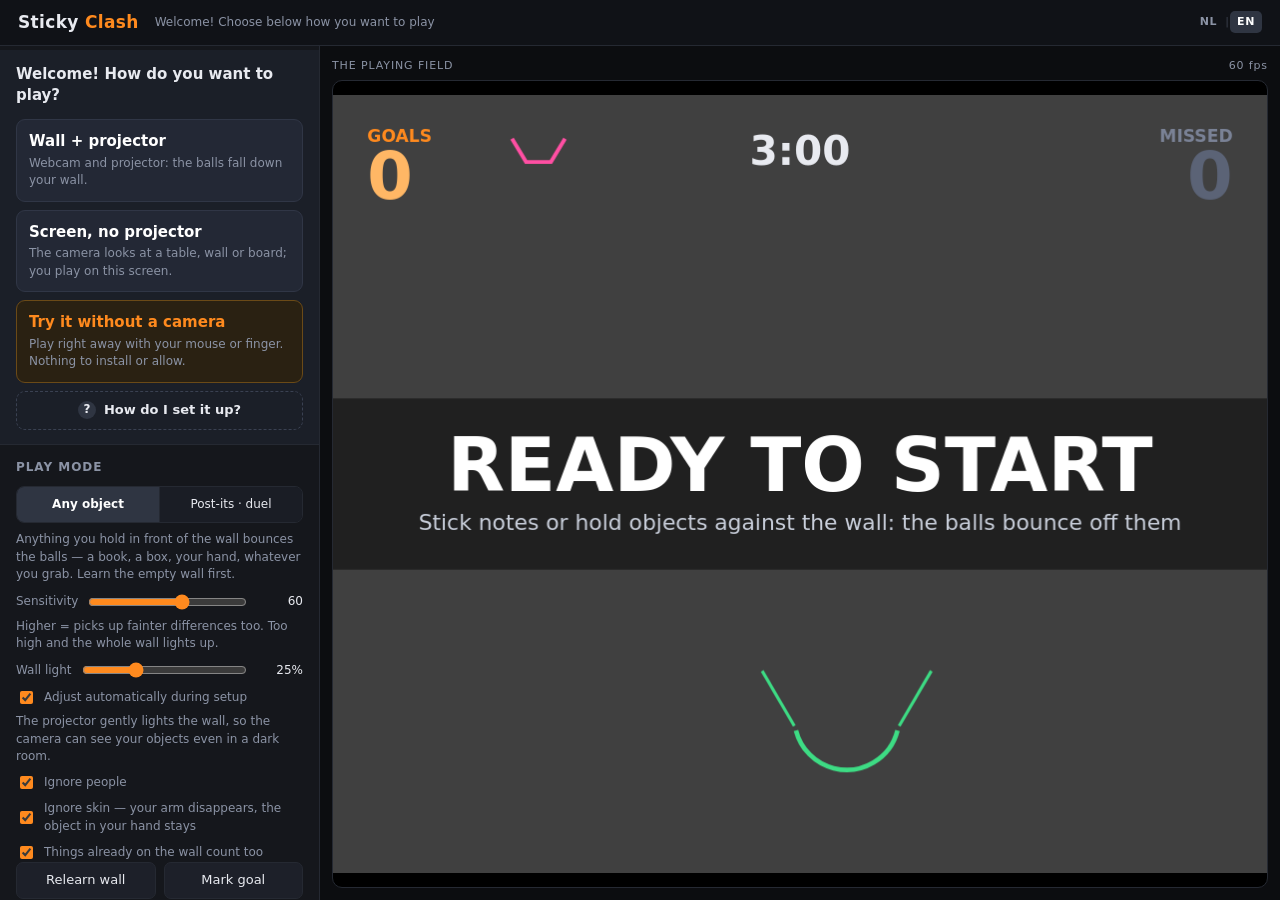
==== commit cc92753c: "More accurate wall calibration: a grid of dots with lens correction" ====
--- a/sticky-clash.html
+++ b/sticky-clash.html
@@ -3352,6 +3352,323 @@
     C, -(a * h - b * g), a * e - b * d,
   ].map(v => v / det);
   return inv;
+}
+
+// ---- js/kalibratie.js
+// Nauwkeurige kalibratie: een raster van stippen, één voor één geprojecteerd, en daar
+// een lensvertekening (k1 en k2, rond het midden van het camerabeeld) plus homografie
+// doorheen gepast. Een groothoekwebcam buigt rechte lijnen krom; met alleen vier
+// punten zat het beamervlak daardoor aan de randen en in de hoeken ernaast.
+
+// De lens hoort bij een homografie: wie app.H verwisselt (muur/scherm), neemt de
+// lens vanzelf mee. Oude opgeslagen kalibraties hebben geen lens en blijven werken.
+const KAL_LENZEN = new WeakMap();
+
+function kalZetLens(H, lens) {
+  if (!H) return;
+  const k1 = lens && Number.isFinite(lens.k1) ? lens.k1 : 0, k2 = lens && Number.isFinite(lens.k2) ? lens.k2 : 0;
+  if (k1 || k2) KAL_LENZEN.set(H, { k1, k2, ar: (lens && lens.ar) || 4 / 3 });
+  else KAL_LENZEN.delete(H);
+}
+
+function kalLensVan(H) {
+  return (H && KAL_LENZEN.get(H)) || null;
+}
+
+/** Camerabeeld (0..1, met lensvertekening) naar het rechte, onvertekende beeld. */
+function kalOntvorm(L, x, y) {
+  if (!L || !(L.k1 || L.k2)) return [x, y];
+  const ar = L.ar || 4 / 3, k2 = L.k2 || 0;
+  const dx = (x - 0.5) * ar, dy = y - 0.5, r2 = dx * dx + dy * dy;
+  const f = 1 + L.k1 * r2 + k2 * r2 * r2;
+  return [0.5 + dx * f / ar, 0.5 + dy * f];
+}
+
+/** En terug: de straal r zo zoeken dat r(1 + k1·r² + k2·r⁴) de gewenste straal geeft. */
+function kalVervorm(L, x, y) {
+  if (!L || !(L.k1 || L.k2)) return [x, y];
+  const ar = L.ar || 4 / 3, k2 = L.k2 || 0;
+  const ux = (x - 0.5) * ar, uy = y - 0.5;
+  const ru = Math.hypot(ux, uy);
+  if (ru < 1e-9) return [x, y];
+  let r = ru;
+  for (let i = 0; i < 12; i++) {
+    const r2 = r * r;
+    const f = r * (1 + L.k1 * r2 + k2 * r2 * r2) - ru, df = 1 + 3 * L.k1 * r2 + 5 * k2 * r2 * r2;
+    if (Math.abs(df) < 1e-6) break;
+    const nr = r - f / df;
+    if (!(nr > 0)) break;
+    if (Math.abs(nr - r) < 1e-10) { r = nr; break; }
+    r = nr;
+  }
+  const s = r / ru;
+  return [0.5 + ux * s / ar, 0.5 + uy * s];
+}
+
+/** De ene afbeelding camera -> beamervlak (beide 0..1), mét lens als die er is. */
+function kalNaarBeamer(H, x, y) {
+  const p = kalOntvorm(kalLensVan(H), x, y);
+  return applyH(H, p[0], p[1]);
+}
+
+/** En beamervlak -> camera. Hinv is invertH(H). */
+function kalNaarCamera(H, Hinv, u, v) {
+  const p = applyH(Hinv, u, v);
+  return kalVervorm(kalLensVan(H), p[0], p[1]);
+}
+
+// ---------------------------------------------------------------- passen
+
+function kalLos(A, b) {
+  const n = b.length;
+  const M = A.map((row, i) => [...row, b[i]]);
+  for (let c = 0; c < n; c++) {
+    let p = c;
+    for (let r = c + 1; r < n; r++) if (Math.abs(M[r][c]) > Math.abs(M[p][c])) p = r;
+    if (Math.abs(M[p][c]) < 1e-14) return null;
+    [M[c], M[p]] = [M[p], M[c]];
+    const piv = M[c][c];
+    for (let k = c; k <= n; k++) M[c][k] /= piv;
+    for (let r = 0; r < n; r++) {
+      if (r === c) continue;
+      const f = M[r][c];
+      if (!f) continue;
+      for (let k = c; k <= n; k++) M[r][k] -= f * M[c][k];
+    }
+  }
+  return M.map(r => r[n]);
+}
+
+/**
+ * Homografie door N >= 4 punten, kleinste kwadraten. Twee keer herwogen met de noemer,
+ * zodat de fout in beamerpixels telt en niet een algebraïsche bijfout.
+ */
+function kalHomografieLS(src, dst) {
+  if (src.length < 4) return null;
+  let H = null;
+  for (let it = 0; it < 3; it++) {
+    const AtA = Array.from({ length: 8 }, () => new Array(8).fill(0)), Atb = new Array(8).fill(0);
+    for (let i = 0; i < src.length; i++) {
+      const [x, y] = src[i], [u, v] = dst[i];
+      let w = 1;
+      if (H) { const d = H[6] * x + H[7] * y + 1; w = Math.abs(d) > 1e-6 ? 1 / d : 1; }
+      const rows = [[x, y, 1, 0, 0, 0, -u * x, -u * y, u], [0, 0, 0, x, y, 1, -v * x, -v * y, v]];
+      for (const r of rows) {
+        for (let a = 0; a < 8; a++) {
+          const ra = r[a] * w;
+          if (!ra) continue;
+          Atb[a] += ra * r[8] * w;
+          for (let b = 0; b < 8; b++) AtA[a][b] += ra * r[b] * w;
+        }
+      }
+    }
+    const h = kalLos(AtA, Atb);
+    if (!h) return H;
+    H = [h[0], h[1], h[2], h[3], h[4], h[5], h[6], h[7], 1];
+  }
+  return H;
+}
+
+function kalFouten(H, L, cam, proj) {
+  return cam.map((c, i) => {
+    const p = kalOntvorm(L, c[0], c[1]);
+    const q = applyH(H, p[0], p[1]);
+    return Math.hypot(q[0] - proj[i][0], q[1] - proj[i][1]);
+  });
+}
+
+/** Kleinste waarde van kost(x) tussen lo en hi: eerst grof, dan gulden snede. */
+function kalMinimum(kost, lo, hi, stap, rondes) {
+  let best = null;
+  for (let x = lo; x <= hi + 1e-9; x += stap) { const r = kost(x); if (!best || r.e < best.e) best = r; }
+  let a = best.x - stap, b = best.x + stap;
+  const g = (Math.sqrt(5) - 1) / 2;
+  let c = b - g * (b - a), d = a + g * (b - a), fc = kost(c), fd = kost(d);
+  for (let i = 0; i < rondes; i++) {
+    if (fc.e < fd.e) { b = d; d = c; fd = fc; c = b - g * (b - a); fc = kost(c); }
+    else { a = c; c = d; fc = fd; d = a + g * (b - a); fd = kost(d); }
+  }
+  for (const r of [fc, fd]) if (r.e < best.e) best = r;
+  return best;
+}
+
+function kalPasK(cam, proj, ar, metK2) {
+  const kost = (k1, k2) => {
+    const L = { k1, k2, ar };
+    const H = kalHomografieLS(cam.map(c => kalOntvorm(L, c[0], c[1])), proj);
+    if (!H) return { e: Infinity, H: null, k1, k2 };
+    const f = kalFouten(H, L, cam, proj);
+    return { e: f.reduce((s, v) => s + v * v, 0), H, k1, k2 };
+  };
+  const binnen = (k2) => { const r = kalMinimum(x => ({ ...kost(x, k2), x }), -0.6, 0.6, 0.1, 22); r.x = k2; return r; };
+  // k2 alleen met genoeg stippen: anders past hij ruis in plaats van de lens
+  return metK2 ? kalMinimum(binnen, -0.4, 0.4, 0.1, 16) : binnen(0);
+}
+
+/**
+ * Robuust passen: lens (k1) + homografie door alle gemeten stippen. Een stip die er ver
+ * naast ligt (iemand liep erdoor, een weerspiegeling) gaat eruit, één voor één, de
+ * slechtste eerst. cam in 0..1 camerabeeld, proj in 0..1 beamervlak, ar = breedte/hoogte
+ * van het camerabeeld. Geeft { H, lens, fouten, gebruikt } of null.
+ */
+function kalPas(cam, proj, ar, opts = {}) {
+  const minPunten = opts.minPunten || 8;
+  const grens = opts.grens || 0.003;          // ~4 px op 1280 breed
+  let idx = cam.map((_, i) => i);
+  for (;;) {
+    if (idx.length < minPunten) return null;
+    const c = idx.map(i => cam[i]), p = idx.map(i => proj[i]);
+    const r = kalPasK(c, p, ar, idx.length >= 12);
+    if (!r.H) return null;
+    const L = { k1: r.k1, k2: r.k2, ar };
+    const f = kalFouten(r.H, L, c, p);
+    const med = [...f].sort((x, y) => x - y)[f.length >> 1];
+    let slechtst = 0;
+    for (let i = 1; i < f.length; i++) if (f[i] > f[slechtst]) slechtst = i;
+    if (f[slechtst] > Math.max(grens, med * 4) && idx.length > minPunten) { idx.splice(slechtst, 1); continue; }
+    return { H: r.H, lens: Math.abs(r.k1) > 1e-4 || Math.abs(r.k2) > 1e-4 ? L : null, fouten: f, gebruikt: idx };
+  }
+}
+
+// ---------------------------------------------------------------- meten
+
+/** Waar de stippen komen: 5×4 over het hele vlak, tot vlak bij de randen. */
+const KAL_RASTER = (() => {
+  const us = [0.04, 0.27, 0.5, 0.73, 0.96], vs = [0.06, 0.35, 0.65, 0.94], out = [];
+  for (const v of vs) for (const u of us) out.push([u, v]);
+  return out;
+})();
+/** Vier controlestippen die niet meedoen met passen: vlak bij de hoeken. */
+const KAL_CONTROLE = [[0.12, 0.13], [0.88, 0.13], [0.88, 0.87], [0.12, 0.87], [0.5, 0.5]];
+
+function kalLuma(data, n) {
+  const out = new Float32Array(n);
+  for (let i = 0; i < n; i++) out[i] = 0.299 * data[i * 4] + 0.587 * data[i * 4 + 1] + 0.114 * data[i * 4 + 2];
+  return out;
+}
+
+/** Zwaartepunt van wat er feller is dan de zwarte referentie, binnen een venster (werkpixels). */
+function kalZwaartepunt(lum, ref, vw, vh, cx, cy, half) {
+  const x0 = Math.max(0, Math.floor(cx - half)), x1 = Math.min(vw - 1, Math.ceil(cx + half));
+  const y0 = Math.max(0, Math.floor(cy - half)), y1 = Math.min(vh - 1, Math.ceil(cy + half));
+  if (x1 - x0 < 4 || y1 - y0 < 4) return null;
+  let max = 0, som = 0;
+  for (let y = y0; y <= y1; y++) for (let x = x0; x <= x1; x++) {
+    const d = lum[y * vw + x] - ref[y * vw + x];
+    if (d > max) max = d;
+    som += d;
+  }
+  const thr = max * 0.5;
+  let sx = 0, sy = 0, sw = 0, rand = 0, n = 0;
+  for (let y = y0; y <= y1; y++) for (let x = x0; x <= x1; x++) {
+    const d = lum[y * vw + x] - ref[y * vw + x] - thr;
+    if (d <= 0) continue;
+    sx += x * d; sy += y * d; sw += d; n++;
+    if (x === x0 || x === x1 || y === y0 || y === y1) rand += d;
+  }
+  if (!sw) return null;
+  return { x: sx / sw + 0.5, y: sy / sw + 0.5, max, som, n, rand: rand / sw };
+}
+
+/**
+ * Meet één stip: wacht tot de camera hem echt laat zien (vertraging van 50–300 ms is
+ * normaal) en tot twee opeenvolgende, verschillende camerabeelden hetzelfde zeggen.
+ */
+async function kalMeetStip(o, ref, verwacht, half, settle) {
+  const { vision, sleep } = o;
+  const vw = vision.vw, vh = vision.vh, n = vw * vh;
+  let vorige = null, gelijk = 0, laatsteSom = NaN;
+  const eind = Date.now() + settle;
+  let cx = verwacht[0], cy = verwacht[1];
+  while (Date.now() < eind) {
+    if (o.afbreken && o.afbreken()) return null;
+    await sleep(30);
+    if (!vision.grab()) continue;
+    const lum = kalLuma(vision.data, n);
+    const z = kalZwaartepunt(lum, ref, vw, vh, cx, cy, half);
+    if (!z || z.som === laatsteSom) continue;            // nog hetzelfde camerabeeld
+    laatsteSom = z.som;
+    if (z.max < o.minContrast) { vorige = null; gelijk = 0; continue; }
+    if (z.rand > 0.08) {
+      // stip ligt tegen de rand van het venster: venster één keer op de stip zetten
+      if (Math.hypot(z.x - cx, z.y - cy) > 1) { cx = z.x; cy = z.y; vorige = null; gelijk = 0; continue; }
+      return null;
+    }
+    if (vorige && Math.hypot(z.x - vorige.x, z.y - vorige.y) < 0.35 && Math.abs(z.max - vorige.max) < vorige.max * 0.12) {
+      if (++gelijk >= 1) return z;
+    } else gelijk = 0;
+    vorige = z;
+  }
+  return null;
+}
+
+/**
+ * Het hele raster meten en passen. o: { vision, sleep, toon(patroon), Hruw, ar, bw, bh,
+ * voortgang(n, m), afbreken(), poging }. Hruw is de grove homografie (camera -> beamer)
+ * uit het witte vlak; die zegt waar we elke stip moeten zoeken.
+ * Geeft { H, lens, fout: { gem, max } in beamerpixels } of { mislukt: reden }.
+ */
+async function kalRaster(o) {
+  const { vision, sleep } = o;
+  const poging = o.poging || 0;
+  const r = 0.028 + poging * 0.01;                 // stipstraal, deel van de korte zijde
+  const settle = 1400 + poging * 900;
+  const vw = vision.vw, vh = vision.vh, n = vw * vh;
+  const Hinv = invertH(o.Hruw);
+  if (!Hinv) return { mislukt: 'homografie' };
+  // zwarte referentie op pixelniveau, pas als het beeld niet meer verandert
+  o.toon({ kind: 'black' });
+  let ref = null, vorigGem = -1;
+  const eindRef = Date.now() + 2500;
+  while (Date.now() < eindRef) {
+    await sleep(60);
+    if (!vision.grab()) continue;
+    const l = kalLuma(vision.data, n);
+    let s = 0;
+    for (let i = 0; i < n; i += 7) s += l[i];
+    const gem = s / Math.ceil(n / 7);
+    if (vorigGem >= 0 && Math.abs(gem - vorigGem) < 0.4) { ref = l; break; }
+    vorigGem = gem;
+    ref = l;
+  }
+  if (!ref) return { mislukt: 'camera' };
+
+  // stippen ongeveer even ver uit elkaar als in de camera: venster = 40% van de kleinste afstand
+  const naarPx = (u, v) => { const c = applyH(Hinv, u, v); return vision.camPx(c[0], c[1]); };
+  const alle = [...KAL_RASTER, ...KAL_CONTROLE];
+  let minAfst = Infinity;
+  for (let i = 0; i < KAL_RASTER.length; i++) for (let j = i + 1; j < KAL_RASTER.length; j++) {
+    const a = naarPx(...KAL_RASTER[i]), b = naarPx(...KAL_RASTER[j]);
+    minAfst = Math.min(minAfst, Math.hypot(a[0] - b[0], a[1] - b[1]));
+  }
+  const half = Math.max(4, minAfst * 0.42);
+  const cam = [], proj = [], ctrlCam = [], ctrlProj = [];
+  for (let i = 0; i < alle.length; i++) {
+    if (o.afbreken && o.afbreken()) return { mislukt: 'afgebroken' };
+    o.voortgang && o.voortgang(i + 1, alle.length);
+    const [u, v] = alle[i];
+    const verwacht = naarPx(u, v);
+    if (verwacht[0] < -half || verwacht[1] < -half || verwacht[0] > vw + half || verwacht[1] > vh + half) continue;
+    o.toon({ kind: 'stip', u, v, r });
+    const z = await kalMeetStip({ ...o, minContrast: o.minContrast || 10 }, ref, verwacht, half, settle);
+    if (!z) continue;
+    const c = vision.camNorm(z.x, z.y);
+    if (i < KAL_RASTER.length) { cam.push(c); proj.push([u, v]); }
+    else { ctrlCam.push(c); ctrlProj.push([u, v]); }
+  }
+  o.toon({ kind: 'black' });
+  const pas = kalPas(cam, proj, o.ar);
+  if (!pas) return { mislukt: 'te weinig stippen', gezien: cam.length };
+  if (ctrlCam.length < 2) return { mislukt: 'controle', gezien: cam.length };
+  // controle op stippen die niet meededen
+  const bw = o.bw || 1280, bh = o.bh || 720;
+  const L = pas.lens;
+  const f = ctrlCam.map((c, i) => {
+    const p = kalOntvorm(L, c[0], c[1]), q = applyH(pas.H, p[0], p[1]);
+    return Math.hypot((q[0] - ctrlProj[i][0]) * bw, (q[1] - ctrlProj[i][1]) * bh);
+  });
+  const fout = { gem: f.reduce((s, x) => s + x, 0) / f.length, max: Math.max(...f), stippen: cam.length, weg: cam.length - pas.gebruikt.length };
+  return { H: pas.H, lens: L, fout };
 }
 
 // ---- js/taal-en.js
@@ -3656,6 +3973,8 @@
   'Kalibratie mislukt.': 'Calibration failed.',
   'Kalibratie gelukt — controleer of de gestreepte lijn om het beamerbeeld ligt': 'Calibration done — check that the dashed line runs around the projected image',
   'Kalibratie gelukt (grove meting; stippen waren niet goed zichtbaar)': "Calibration done (rough measurement; the dots weren't clearly visible)",
+  'Kalibratie gelukt — nauwkeurig tot ongeveer {px} beamerpixels': 'Calibration done — accurate to about {px} projector pixels',
+  'Kalibreren… stip {n} van {m}': 'Calibrating… dot {n} of {m}',
   'Klik punt {n} van 4 in het camerabeeld': 'Click point {n} of 4 in the camera view',
   'Gekalibreerd': 'Calibrated',
   'Vastzetten maakte het camerabeeld donkerder — belichting blijft automatisch': 'Locking made the camera image darker — exposure stays automatic',
@@ -9935,6 +10254,7 @@
 
 
 
+
 const $ = (id) => document.getElementById(id);
 // Wat deze computer kan (zie js/apparaat.js). Niet de naam van de browser: Firefox en Safari
 // spelen alles, ze kunnen alleen het beamerscherm niet zelf vinden.
@@ -10056,6 +10376,7 @@
     localStorage.setItem(STORE, JSON.stringify({
       // op een scherm is app.H het camerabeeld zelf; de kalibratie van de beamer is muurH
       H: app.speelplek === 'scherm' ? app.muurH : app.H,
+      lens: kalLensVan(app.speelplek === 'scherm' ? app.muurH : app.H),
       speelplek: bewaarSpeelplek(app.speelplek, app.plekGekozen),
       schermSpiegel: app.schermSpiegel,
       classes: vision.classes,
@@ -10108,7 +10429,7 @@
       if (old) s = { classes: old.classes, mirror: old.mirror, mode: old.mode, best: old.best };
     }
     if (!s) return;
-    if (s.H) { app.H = s.H; app.Hinv = invertH(s.H); app.steps.cal = 1; }
+    if (s.H) { app.H = s.H; kalZetLens(app.H, s.lens); app.Hinv = invertH(s.H); app.steps.cal = 1; }
     if (s.classes) {
       vision.classes = DEFAULT_CLASSES.map(d => {
         const f = s.classes.find(c => c.id === d.id);
@@ -10241,12 +10562,12 @@
  */
 function toProj(x, y) {
   const c = vision.camNorm(x, y);
-  return applyH(app.H, c[0], c[1]);
+  return kalNaarBeamer(app.H, c[0], c[1]);
 }
 
 /** En terug: plek op het beamervlak naar camerapixel in het werkbeeld. */
 function fromProj(u, v) {
-  const c = applyH(app.Hinv, u, v);
+  const c = kalNaarCamera(app.H, app.Hinv, u, v);
   return vision.camPx(c[0], c[1]);
 }
 
@@ -10733,8 +11054,9 @@
 /**
  * Stap 1 is een volledig wit beeld. Dat is veruit het sterkste signaal en werkt
  * ook in een verlichte kamer; de vier hoekpunten van het heldere vlak geven al
- * een bruikbare homografie. Stap 2 verfijnt die met vier losse stippen, maar
- * alleen als die goed genoeg te zien zijn.
+ * een bruikbare homografie. Stap 2 verfijnt die met een raster van stippen en de
+ * kromming van de lens (js/kalibratie.js); lukt dat niet, dan met vier losse stippen,
+ * maar alleen als die goed genoeg te zien zijn.
  */
 async function autoCalibrate(silent) {
   if (!vision.ready) { if (!silent) status(t('Start eerst de camera'), 'err'); return false; }
@@ -10792,9 +11114,30 @@
   let H = computeHomography(rough.map(p => vision.camNorm(p[0], p[1])), [[0, 0], [1, 0], [1, 1], [0, 1]]);
   if (!H) return fail(t('Kalibratie mislukt.'));
 
-  // ---- stap 2: verfijnen met vier stippen ----
+  // ---- stap 2: raster van stippen, met lensvertekening (js/kalibratie.js) ----
+  // Werkt het niet (te donker, te weinig stippen in beeld), dan de oude meting met vier stippen.
+  let refined = false;
+  let rasterFout = null;
+  for (let poging = 0; poging < 2 && !app.abort; poging++) {
+    const pc = app.projCtx.canvas;
+    const v = vision.video;
+    const res = await kalRaster({
+      vision, sleep, poging, Hruw: H, ar: (v.videoWidth / v.videoHeight) || 4 / 3, bw: pc.width, bh: pc.height,
+      toon: (p) => { app.calPattern = p; },
+      voortgang: (n, m) => { if (!silent) status(t('Kalibreren… stip {n} van {m}', { n, m })); },
+      afbreken: () => app.abort || !projOk(),
+    });
+    app.calDiag.raster = res.fout || res.mislukt;
+    if (!res.H) continue;
+    if (res.fout.max <= Math.max(6, pc.width * 0.006) || (poging === 1 && res.fout.max <= pc.width * 0.02)) {
+      H = res.H; kalZetLens(H, res.lens); refined = true; rasterFout = res.fout;
+      break;
+    }
+  }
+
+  // ---- anders: verfijnen met vier stippen ----
   const pts = [];
-  let ok = true;
+  let ok = !rasterFout;
   for (let i = 0; i < 4 && ok; i++) {
     const m = await diffAgainst({ kind: 'marker', i }, ref, 520);
     if (m.max < 8) { ok = false; break; }
@@ -10808,7 +11151,6 @@
     if (!sw) { ok = false; break; }
     pts.push([(sx / sw + 0.5) * vision.cell, (sy / sw + 0.5) * vision.cell]);
   }
-  let refined = false;
   if (ok && pts.length === 4 && quadOk(pts)) {
     const H2 = computeHomography(pts.map(p => vision.camNorm(p[0], p[1])), CAL_TARGETS);
     if (H2) { H = H2; refined = true; }
@@ -10832,7 +11174,9 @@
   app.calPattern = null;
 
   if (!silent) {
-    status(refined
+    status(rasterFout
+      ? t('Kalibratie gelukt — nauwkeurig tot ongeveer {px} beamerpixels', { px: Math.max(1, Math.round(rasterFout.max)) })
+      : refined
       ? t('Kalibratie gelukt — controleer of de gestreepte lijn om het beamerbeeld ligt')
       : t('Kalibratie gelukt (grove meting; stippen waren niet goed zichtbaar)'), 'ok');
   }
@@ -12108,7 +12452,7 @@
   if (!app.Hinv || !vision.ready || !app.useRoi) return false;
   let u0 = Infinity, v0 = Infinity, u1 = -Infinity, v1 = -Infinity;
   for (const corner of [[0, 0], [1, 0], [1, 1], [0, 1]]) {
-    const c = applyH(app.Hinv, corner[0], corner[1]);   // genormaliseerd camerabeeld
+    const c = kalNaarCamera(app.H, app.Hinv, corner[0], corner[1]);   // genormaliseerd camerabeeld
     u0 = Math.min(u0, c[0]); u1 = Math.max(u1, c[0]);
     v0 = Math.min(v0, c[1]); v1 = Math.max(v1, c[1]);
   }
@@ -12395,6 +12739,11 @@
     ctx.fillStyle = '#fff';
     ctx.beginPath();
     ctx.arc(t[0] * w, t[1] * h, Math.min(w, h) * 0.075, 0, 7);
+    ctx.fill();
+  } else if (k === 'stip') {
+    ctx.fillStyle = '#fff';
+    ctx.beginPath();
+    ctx.arc(app.calPattern.u * w, app.calPattern.v * h, Math.min(w, h) * app.calPattern.r, 0, 7);
     ctx.fill();
   } else if (k === 'verify') {
     const m = Math.min(w, h) * 0.02;
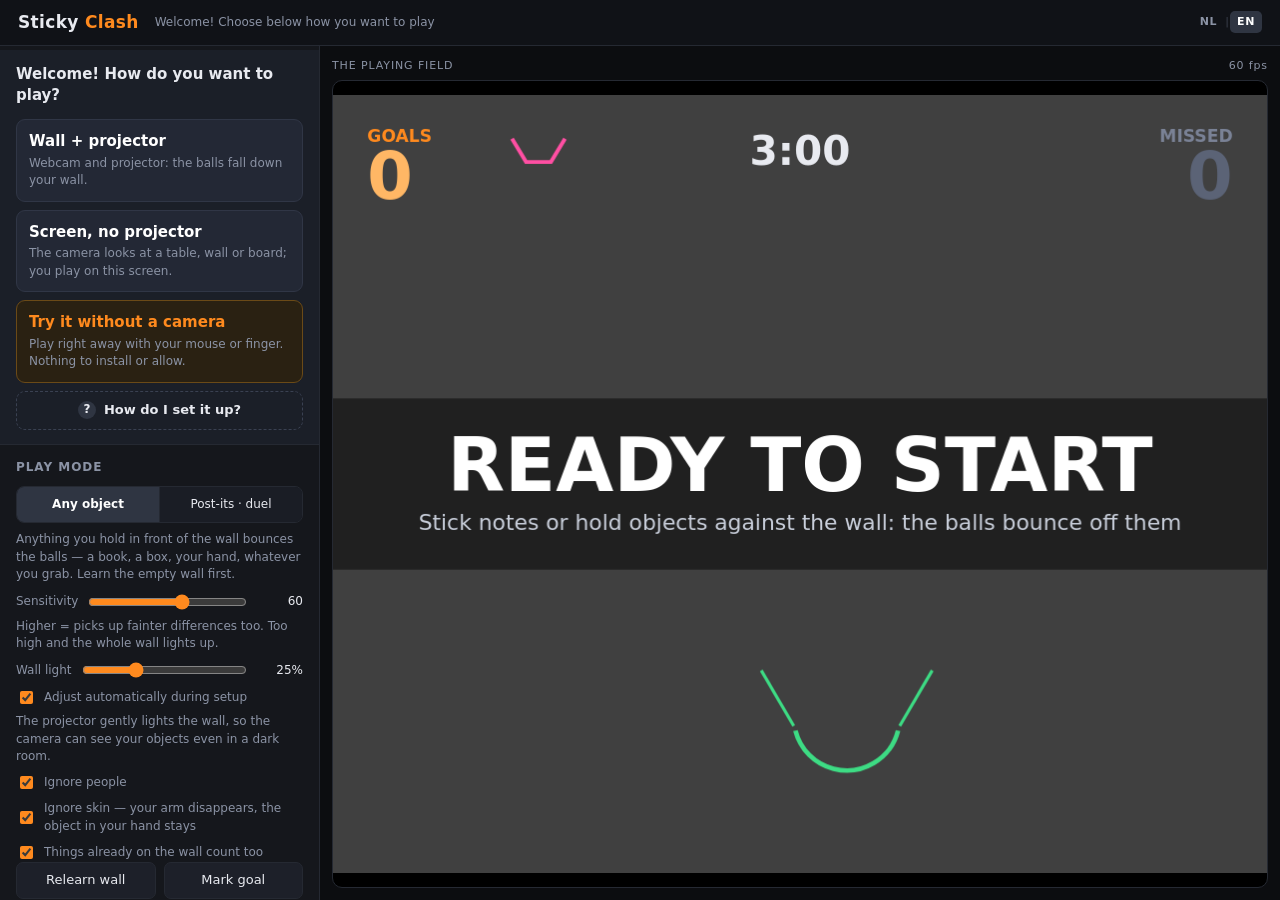
==== commit 29127b1d: "Calibration that copes with flashing lights and auto-exposure cameras; the minute check ignores flas" ====
--- a/sticky-clash.html
+++ b/sticky-clash.html
@@ -3352,323 +3352,6 @@
     C, -(a * h - b * g), a * e - b * d,
   ].map(v => v / det);
   return inv;
-}
-
-// ---- js/kalibratie.js
-// Nauwkeurige kalibratie: een raster van stippen, één voor één geprojecteerd, en daar
-// een lensvertekening (k1 en k2, rond het midden van het camerabeeld) plus homografie
-// doorheen gepast. Een groothoekwebcam buigt rechte lijnen krom; met alleen vier
-// punten zat het beamervlak daardoor aan de randen en in de hoeken ernaast.
-
-// De lens hoort bij een homografie: wie app.H verwisselt (muur/scherm), neemt de
-// lens vanzelf mee. Oude opgeslagen kalibraties hebben geen lens en blijven werken.
-const KAL_LENZEN = new WeakMap();
-
-function kalZetLens(H, lens) {
-  if (!H) return;
-  const k1 = lens && Number.isFinite(lens.k1) ? lens.k1 : 0, k2 = lens && Number.isFinite(lens.k2) ? lens.k2 : 0;
-  if (k1 || k2) KAL_LENZEN.set(H, { k1, k2, ar: (lens && lens.ar) || 4 / 3 });
-  else KAL_LENZEN.delete(H);
-}
-
-function kalLensVan(H) {
-  return (H && KAL_LENZEN.get(H)) || null;
-}
-
-/** Camerabeeld (0..1, met lensvertekening) naar het rechte, onvertekende beeld. */
-function kalOntvorm(L, x, y) {
-  if (!L || !(L.k1 || L.k2)) return [x, y];
-  const ar = L.ar || 4 / 3, k2 = L.k2 || 0;
-  const dx = (x - 0.5) * ar, dy = y - 0.5, r2 = dx * dx + dy * dy;
-  const f = 1 + L.k1 * r2 + k2 * r2 * r2;
-  return [0.5 + dx * f / ar, 0.5 + dy * f];
-}
-
-/** En terug: de straal r zo zoeken dat r(1 + k1·r² + k2·r⁴) de gewenste straal geeft. */
-function kalVervorm(L, x, y) {
-  if (!L || !(L.k1 || L.k2)) return [x, y];
-  const ar = L.ar || 4 / 3, k2 = L.k2 || 0;
-  const ux = (x - 0.5) * ar, uy = y - 0.5;
-  const ru = Math.hypot(ux, uy);
-  if (ru < 1e-9) return [x, y];
-  let r = ru;
-  for (let i = 0; i < 12; i++) {
-    const r2 = r * r;
-    const f = r * (1 + L.k1 * r2 + k2 * r2 * r2) - ru, df = 1 + 3 * L.k1 * r2 + 5 * k2 * r2 * r2;
-    if (Math.abs(df) < 1e-6) break;
-    const nr = r - f / df;
-    if (!(nr > 0)) break;
-    if (Math.abs(nr - r) < 1e-10) { r = nr; break; }
-    r = nr;
-  }
-  const s = r / ru;
-  return [0.5 + ux * s / ar, 0.5 + uy * s];
-}
-
-/** De ene afbeelding camera -> beamervlak (beide 0..1), mét lens als die er is. */
-function kalNaarBeamer(H, x, y) {
-  const p = kalOntvorm(kalLensVan(H), x, y);
-  return applyH(H, p[0], p[1]);
-}
-
-/** En beamervlak -> camera. Hinv is invertH(H). */
-function kalNaarCamera(H, Hinv, u, v) {
-  const p = applyH(Hinv, u, v);
-  return kalVervorm(kalLensVan(H), p[0], p[1]);
-}
-
-// ---------------------------------------------------------------- passen
-
-function kalLos(A, b) {
-  const n = b.length;
-  const M = A.map((row, i) => [...row, b[i]]);
-  for (let c = 0; c < n; c++) {
-    let p = c;
-    for (let r = c + 1; r < n; r++) if (Math.abs(M[r][c]) > Math.abs(M[p][c])) p = r;
-    if (Math.abs(M[p][c]) < 1e-14) return null;
-    [M[c], M[p]] = [M[p], M[c]];
-    const piv = M[c][c];
-    for (let k = c; k <= n; k++) M[c][k] /= piv;
-    for (let r = 0; r < n; r++) {
-      if (r === c) continue;
-      const f = M[r][c];
-      if (!f) continue;
-      for (let k = c; k <= n; k++) M[r][k] -= f * M[c][k];
-    }
-  }
-  return M.map(r => r[n]);
-}
-
-/**
- * Homografie door N >= 4 punten, kleinste kwadraten. Twee keer herwogen met de noemer,
- * zodat de fout in beamerpixels telt en niet een algebraïsche bijfout.
- */
-function kalHomografieLS(src, dst) {
-  if (src.length < 4) return null;
-  let H = null;
-  for (let it = 0; it < 3; it++) {
-    const AtA = Array.from({ length: 8 }, () => new Array(8).fill(0)), Atb = new Array(8).fill(0);
-    for (let i = 0; i < src.length; i++) {
-      const [x, y] = src[i], [u, v] = dst[i];
-      let w = 1;
-      if (H) { const d = H[6] * x + H[7] * y + 1; w = Math.abs(d) > 1e-6 ? 1 / d : 1; }
-      const rows = [[x, y, 1, 0, 0, 0, -u * x, -u * y, u], [0, 0, 0, x, y, 1, -v * x, -v * y, v]];
-      for (const r of rows) {
-        for (let a = 0; a < 8; a++) {
-          const ra = r[a] * w;
-          if (!ra) continue;
-          Atb[a] += ra * r[8] * w;
-          for (let b = 0; b < 8; b++) AtA[a][b] += ra * r[b] * w;
-        }
-      }
-    }
-    const h = kalLos(AtA, Atb);
-    if (!h) return H;
-    H = [h[0], h[1], h[2], h[3], h[4], h[5], h[6], h[7], 1];
-  }
-  return H;
-}
-
-function kalFouten(H, L, cam, proj) {
-  return cam.map((c, i) => {
-    const p = kalOntvorm(L, c[0], c[1]);
-    const q = applyH(H, p[0], p[1]);
-    return Math.hypot(q[0] - proj[i][0], q[1] - proj[i][1]);
-  });
-}
-
-/** Kleinste waarde van kost(x) tussen lo en hi: eerst grof, dan gulden snede. */
-function kalMinimum(kost, lo, hi, stap, rondes) {
-  let best = null;
-  for (let x = lo; x <= hi + 1e-9; x += stap) { const r = kost(x); if (!best || r.e < best.e) best = r; }
-  let a = best.x - stap, b = best.x + stap;
-  const g = (Math.sqrt(5) - 1) / 2;
-  let c = b - g * (b - a), d = a + g * (b - a), fc = kost(c), fd = kost(d);
-  for (let i = 0; i < rondes; i++) {
-    if (fc.e < fd.e) { b = d; d = c; fd = fc; c = b - g * (b - a); fc = kost(c); }
-    else { a = c; c = d; fc = fd; d = a + g * (b - a); fd = kost(d); }
-  }
-  for (const r of [fc, fd]) if (r.e < best.e) best = r;
-  return best;
-}
-
-function kalPasK(cam, proj, ar, metK2) {
-  const kost = (k1, k2) => {
-    const L = { k1, k2, ar };
-    const H = kalHomografieLS(cam.map(c => kalOntvorm(L, c[0], c[1])), proj);
-    if (!H) return { e: Infinity, H: null, k1, k2 };
-    const f = kalFouten(H, L, cam, proj);
-    return { e: f.reduce((s, v) => s + v * v, 0), H, k1, k2 };
-  };
-  const binnen = (k2) => { const r = kalMinimum(x => ({ ...kost(x, k2), x }), -0.6, 0.6, 0.1, 22); r.x = k2; return r; };
-  // k2 alleen met genoeg stippen: anders past hij ruis in plaats van de lens
-  return metK2 ? kalMinimum(binnen, -0.4, 0.4, 0.1, 16) : binnen(0);
-}
-
-/**
- * Robuust passen: lens (k1) + homografie door alle gemeten stippen. Een stip die er ver
- * naast ligt (iemand liep erdoor, een weerspiegeling) gaat eruit, één voor één, de
- * slechtste eerst. cam in 0..1 camerabeeld, proj in 0..1 beamervlak, ar = breedte/hoogte
- * van het camerabeeld. Geeft { H, lens, fouten, gebruikt } of null.
- */
-function kalPas(cam, proj, ar, opts = {}) {
-  const minPunten = opts.minPunten || 8;
-  const grens = opts.grens || 0.003;          // ~4 px op 1280 breed
-  let idx = cam.map((_, i) => i);
-  for (;;) {
-    if (idx.length < minPunten) return null;
-    const c = idx.map(i => cam[i]), p = idx.map(i => proj[i]);
-    const r = kalPasK(c, p, ar, idx.length >= 12);
-    if (!r.H) return null;
-    const L = { k1: r.k1, k2: r.k2, ar };
-    const f = kalFouten(r.H, L, c, p);
-    const med = [...f].sort((x, y) => x - y)[f.length >> 1];
-    let slechtst = 0;
-    for (let i = 1; i < f.length; i++) if (f[i] > f[slechtst]) slechtst = i;
-    if (f[slechtst] > Math.max(grens, med * 4) && idx.length > minPunten) { idx.splice(slechtst, 1); continue; }
-    return { H: r.H, lens: Math.abs(r.k1) > 1e-4 || Math.abs(r.k2) > 1e-4 ? L : null, fouten: f, gebruikt: idx };
-  }
-}
-
-// ---------------------------------------------------------------- meten
-
-/** Waar de stippen komen: 5×4 over het hele vlak, tot vlak bij de randen. */
-const KAL_RASTER = (() => {
-  const us = [0.04, 0.27, 0.5, 0.73, 0.96], vs = [0.06, 0.35, 0.65, 0.94], out = [];
-  for (const v of vs) for (const u of us) out.push([u, v]);
-  return out;
-})();
-/** Vier controlestippen die niet meedoen met passen: vlak bij de hoeken. */
-const KAL_CONTROLE = [[0.12, 0.13], [0.88, 0.13], [0.88, 0.87], [0.12, 0.87], [0.5, 0.5]];
-
-function kalLuma(data, n) {
-  const out = new Float32Array(n);
-  for (let i = 0; i < n; i++) out[i] = 0.299 * data[i * 4] + 0.587 * data[i * 4 + 1] + 0.114 * data[i * 4 + 2];
-  return out;
-}
-
-/** Zwaartepunt van wat er feller is dan de zwarte referentie, binnen een venster (werkpixels). */
-function kalZwaartepunt(lum, ref, vw, vh, cx, cy, half) {
-  const x0 = Math.max(0, Math.floor(cx - half)), x1 = Math.min(vw - 1, Math.ceil(cx + half));
-  const y0 = Math.max(0, Math.floor(cy - half)), y1 = Math.min(vh - 1, Math.ceil(cy + half));
-  if (x1 - x0 < 4 || y1 - y0 < 4) return null;
-  let max = 0, som = 0;
-  for (let y = y0; y <= y1; y++) for (let x = x0; x <= x1; x++) {
-    const d = lum[y * vw + x] - ref[y * vw + x];
-    if (d > max) max = d;
-    som += d;
-  }
-  const thr = max * 0.5;
-  let sx = 0, sy = 0, sw = 0, rand = 0, n = 0;
-  for (let y = y0; y <= y1; y++) for (let x = x0; x <= x1; x++) {
-    const d = lum[y * vw + x] - ref[y * vw + x] - thr;
-    if (d <= 0) continue;
-    sx += x * d; sy += y * d; sw += d; n++;
-    if (x === x0 || x === x1 || y === y0 || y === y1) rand += d;
-  }
-  if (!sw) return null;
-  return { x: sx / sw + 0.5, y: sy / sw + 0.5, max, som, n, rand: rand / sw };
-}
-
-/**
- * Meet één stip: wacht tot de camera hem echt laat zien (vertraging van 50–300 ms is
- * normaal) en tot twee opeenvolgende, verschillende camerabeelden hetzelfde zeggen.
- */
-async function kalMeetStip(o, ref, verwacht, half, settle) {
-  const { vision, sleep } = o;
-  const vw = vision.vw, vh = vision.vh, n = vw * vh;
-  let vorige = null, gelijk = 0, laatsteSom = NaN;
-  const eind = Date.now() + settle;
-  let cx = verwacht[0], cy = verwacht[1];
-  while (Date.now() < eind) {
-    if (o.afbreken && o.afbreken()) return null;
-    await sleep(30);
-    if (!vision.grab()) continue;
-    const lum = kalLuma(vision.data, n);
-    const z = kalZwaartepunt(lum, ref, vw, vh, cx, cy, half);
-    if (!z || z.som === laatsteSom) continue;            // nog hetzelfde camerabeeld
-    laatsteSom = z.som;
-    if (z.max < o.minContrast) { vorige = null; gelijk = 0; continue; }
-    if (z.rand > 0.08) {
-      // stip ligt tegen de rand van het venster: venster één keer op de stip zetten
-      if (Math.hypot(z.x - cx, z.y - cy) > 1) { cx = z.x; cy = z.y; vorige = null; gelijk = 0; continue; }
-      return null;
-    }
-    if (vorige && Math.hypot(z.x - vorige.x, z.y - vorige.y) < 0.35 && Math.abs(z.max - vorige.max) < vorige.max * 0.12) {
-      if (++gelijk >= 1) return z;
-    } else gelijk = 0;
-    vorige = z;
-  }
-  return null;
-}
-
-/**
- * Het hele raster meten en passen. o: { vision, sleep, toon(patroon), Hruw, ar, bw, bh,
- * voortgang(n, m), afbreken(), poging }. Hruw is de grove homografie (camera -> beamer)
- * uit het witte vlak; die zegt waar we elke stip moeten zoeken.
- * Geeft { H, lens, fout: { gem, max } in beamerpixels } of { mislukt: reden }.
- */
-async function kalRaster(o) {
-  const { vision, sleep } = o;
-  const poging = o.poging || 0;
-  const r = 0.028 + poging * 0.01;                 // stipstraal, deel van de korte zijde
-  const settle = 1400 + poging * 900;
-  const vw = vision.vw, vh = vision.vh, n = vw * vh;
-  const Hinv = invertH(o.Hruw);
-  if (!Hinv) return { mislukt: 'homografie' };
-  // zwarte referentie op pixelniveau, pas als het beeld niet meer verandert
-  o.toon({ kind: 'black' });
-  let ref = null, vorigGem = -1;
-  const eindRef = Date.now() + 2500;
-  while (Date.now() < eindRef) {
-    await sleep(60);
-    if (!vision.grab()) continue;
-    const l = kalLuma(vision.data, n);
-    let s = 0;
-    for (let i = 0; i < n; i += 7) s += l[i];
-    const gem = s / Math.ceil(n / 7);
-    if (vorigGem >= 0 && Math.abs(gem - vorigGem) < 0.4) { ref = l; break; }
-    vorigGem = gem;
-    ref = l;
-  }
-  if (!ref) return { mislukt: 'camera' };
-
-  // stippen ongeveer even ver uit elkaar als in de camera: venster = 40% van de kleinste afstand
-  const naarPx = (u, v) => { const c = applyH(Hinv, u, v); return vision.camPx(c[0], c[1]); };
-  const alle = [...KAL_RASTER, ...KAL_CONTROLE];
-  let minAfst = Infinity;
-  for (let i = 0; i < KAL_RASTER.length; i++) for (let j = i + 1; j < KAL_RASTER.length; j++) {
-    const a = naarPx(...KAL_RASTER[i]), b = naarPx(...KAL_RASTER[j]);
-    minAfst = Math.min(minAfst, Math.hypot(a[0] - b[0], a[1] - b[1]));
-  }
-  const half = Math.max(4, minAfst * 0.42);
-  const cam = [], proj = [], ctrlCam = [], ctrlProj = [];
-  for (let i = 0; i < alle.length; i++) {
-    if (o.afbreken && o.afbreken()) return { mislukt: 'afgebroken' };
-    o.voortgang && o.voortgang(i + 1, alle.length);
-    const [u, v] = alle[i];
-    const verwacht = naarPx(u, v);
-    if (verwacht[0] < -half || verwacht[1] < -half || verwacht[0] > vw + half || verwacht[1] > vh + half) continue;
-    o.toon({ kind: 'stip', u, v, r });
-    const z = await kalMeetStip({ ...o, minContrast: o.minContrast || 10 }, ref, verwacht, half, settle);
-    if (!z) continue;
-    const c = vision.camNorm(z.x, z.y);
-    if (i < KAL_RASTER.length) { cam.push(c); proj.push([u, v]); }
-    else { ctrlCam.push(c); ctrlProj.push([u, v]); }
-  }
-  o.toon({ kind: 'black' });
-  const pas = kalPas(cam, proj, o.ar);
-  if (!pas) return { mislukt: 'te weinig stippen', gezien: cam.length };
-  if (ctrlCam.length < 2) return { mislukt: 'controle', gezien: cam.length };
-  // controle op stippen die niet meededen
-  const bw = o.bw || 1280, bh = o.bh || 720;
-  const L = pas.lens;
-  const f = ctrlCam.map((c, i) => {
-    const p = kalOntvorm(L, c[0], c[1]), q = applyH(pas.H, p[0], p[1]);
-    return Math.hypot((q[0] - ctrlProj[i][0]) * bw, (q[1] - ctrlProj[i][1]) * bh);
-  });
-  const fout = { gem: f.reduce((s, x) => s + x, 0) / f.length, max: Math.max(...f), stippen: cam.length, weg: cam.length - pas.gebruikt.length };
-  return { H: pas.H, lens: L, fout };
 }
 
 // ---- js/taal-en.js
@@ -3973,8 +3656,6 @@
   'Kalibratie mislukt.': 'Calibration failed.',
   'Kalibratie gelukt — controleer of de gestreepte lijn om het beamerbeeld ligt': 'Calibration done — check that the dashed line runs around the projected image',
   'Kalibratie gelukt (grove meting; stippen waren niet goed zichtbaar)': "Calibration done (rough measurement; the dots weren't clearly visible)",
-  'Kalibratie gelukt — nauwkeurig tot ongeveer {px} beamerpixels': 'Calibration done — accurate to about {px} projector pixels',
-  'Kalibreren… stip {n} van {m}': 'Calibrating… dot {n} of {m}',
   'Klik punt {n} van 4 in het camerabeeld': 'Click point {n} of 4 in the camera view',
   'Gekalibreerd': 'Calibrated',
   'Vastzetten maakte het camerabeeld donkerder — belichting blijft automatisch': 'Locking made the camera image darker — exposure stays automatic',
@@ -9960,6 +9641,7 @@
   muurDeel: 0.02,       // zoveel van het beamervlak blijvend veranderd: de muur is anders
   lichtMarge: 1.3,      // de lege muur zoveel keer lichter of donkerder dan bij het leren
   lichtTau: 8,          // s: glijdend gemiddelde van de lichtfactor (vision.gain)
+  flikker: 0.06,        // springt het licht gemiddeld meer dan zoveel per meting (flitsende lampen): niet op licht bijstellen
   donker: 45,           // de lege muur donkerder dan dit (0-255): meer muurverlichting
   kapotDeel: 0.45,      // zoveel van het beeld voorgrond of schaduw: de herkenning is stuk
   kapotClip: 0.12,      // zoveel meer overbelicht dan bij het leren: ook stuk
@@ -10071,10 +9753,14 @@
   oordeel(m, s) {
     const o = this.o, marge = Math.log(o.lichtMarge);
     const b = this.basis;
+    const L = m.L;
     let licht = Math.abs(Math.log(Math.max(0.05, this.gain))) > marge;
-    if (b && b.L > 8 && m.L > 0) licht = licht || Math.abs(Math.log(m.L / b.L)) > marge;
+    if (b && b.L > 8 && L > 0) licht = licht || Math.abs(Math.log(L / b.L)) > marge;
     // Te donker voor de herkenning, en de muurverlichting kan nog hoger.
-    const donker = m.L > 0 && m.L < o.donker && s.magLicht && s.fill < s.fillMax - 0.01;
+    let donker = L > 0 && L < o.donker && s.magLicht && s.fill < s.fillMax - 0.01;
+    // Flitsende lampen (een podium, een discobal): dan zegt het licht niets over de muur.
+    // Alleen wat blijvend anders is (muur) of echt stuk is, telt dan nog.
+    if ((this.flikker || 0) > o.flikker) { licht = false; donker = false; }
     const muur = m.deel > o.muurDeel;
     if (!licht && !donker && !muur) return null;
     return { licht: !!((licht || donker) && s.magLicht), leren: true, kleur: false,
@@ -10087,6 +9773,16 @@
     this.sindsPauze += dt;
     this.rust = Math.max(0, this.rust - dt);
     if (Number.isFinite(m.gain) && m.gain > 0) this.gain += (m.gain - this.gain) * (1 - Math.exp(-dt / o.lichtTau));
+    if (m.L > 0) {
+      // Hoe hard het licht van meting tot meting springt, glijdend over ~10 s. Ten opzichte
+      // van de vorige meting: een lamp die aangaat is één sprong, een flitslamp steeds weer.
+      // Hooguit 0,3 per meting: één lamp die aangaat telt dan als één klein sprongetje.
+      // Alleen bij een redelijk lichte muur: in het donker is elke meting korrelig.
+      const sprong = this.Lvorig > 0 && Math.max(m.L, this.Lvorig) > 35
+        ? Math.min(0.3, Math.abs(m.L - this.Lvorig) / Math.max(35, this.Lvorig)) : 0;
+      this.Lvorig = m.L;
+      this.flikker = (this.flikker || 0) + (sprong - (this.flikker || 0)) * (1 - Math.exp(-dt / 10));
+    }
     const kapot = m.bedekt > o.kapotDeel || !!m.vloed || !(m.gain < o.kapotGain && m.gain > 1 / o.kapotGain) ||
       (!!this.basis && m.clip > this.basis.clip + o.kapotClip);
     this.kapotT = kapot ? this.kapotT + dt : 0;
@@ -10105,7 +9801,9 @@
       if (nodig) open = samenOpen(open, nodig);
     }
     if (this.kapotT >= o.kapotNa) {
-      open = samenOpen(open, { licht: !!s.magLicht, leren: true, kleur: false, reden: 'kapot', dringend: !this.geenPauze });
+      // Met flitsende lampen niet midden in het spel pauzeren: dat flitsen gaat gewoon door.
+      open = samenOpen(open, { licht: !!s.magLicht, leren: true, kleur: false, reden: 'kapot',
+        dringend: !this.geenPauze && !((this.flikker || 0) > o.flikker) });
     }
     if (s.kleur && !(open && open.kleur)) {
       open = samenOpen(open, { licht: false, leren: true, kleur: true, reden: 'kleur', dringend: false });
@@ -10243,7 +9941,6 @@
 }
 
 // ---- js/main.js
-
 
 
 
@@ -10376,7 +10073,6 @@
     localStorage.setItem(STORE, JSON.stringify({
       // op een scherm is app.H het camerabeeld zelf; de kalibratie van de beamer is muurH
       H: app.speelplek === 'scherm' ? app.muurH : app.H,
-      lens: kalLensVan(app.speelplek === 'scherm' ? app.muurH : app.H),
       speelplek: bewaarSpeelplek(app.speelplek, app.plekGekozen),
       schermSpiegel: app.schermSpiegel,
       classes: vision.classes,
@@ -10429,7 +10125,7 @@
       if (old) s = { classes: old.classes, mirror: old.mirror, mode: old.mode, best: old.best };
     }
     if (!s) return;
-    if (s.H) { app.H = s.H; kalZetLens(app.H, s.lens); app.Hinv = invertH(s.H); app.steps.cal = 1; }
+    if (s.H) { app.H = s.H; app.Hinv = invertH(s.H); app.steps.cal = 1; }
     if (s.classes) {
       vision.classes = DEFAULT_CLASSES.map(d => {
         const f = s.classes.find(c => c.id === d.id);
@@ -10562,12 +10258,12 @@
  */
 function toProj(x, y) {
   const c = vision.camNorm(x, y);
-  return kalNaarBeamer(app.H, c[0], c[1]);
+  return applyH(app.H, c[0], c[1]);
 }
 
 /** En terug: plek op het beamervlak naar camerapixel in het werkbeeld. */
 function fromProj(u, v) {
-  const c = kalNaarCamera(app.H, app.Hinv, u, v);
+  const c = applyH(app.Hinv, u, v);
   return vision.camPx(c[0], c[1]);
 }
 
@@ -11037,11 +10733,99 @@
 }
 
 /** Verschil met het zwarte referentiebeeld, per cel. */
-async function diffAgainst(pattern, ref, settle) {
+/**
+ * Wachten tot het camerabeeld niet meer verandert. Een camera die zelf zijn helderheid
+ * regelt (gezien met een Femto Bolt) past zich na een ander beamerbeeld nog seconden aan;
+ * meten tijdens dat aanpassen gaf een beamervlak tot aan het plafond.
+ */
+async function wachtTotStil(maxMs) {
+  const t0 = performance.now();
+  let vorige = null, rustig = 0;
+  while (performance.now() - t0 < maxMs) {
+    vision.grab();
+    const nu = vision.lumaSnapshot();
+    if (vorige && nu.length === vorige.length) {
+      let som = 0;
+      for (let k = 0; k < nu.length; k++) som += Math.abs(nu[k] - vorige[k]);
+      if (som / nu.length < 1.5) { if (++rustig >= 2) return true; } else rustig = 0;
+    }
+    vorige = nu;
+    await sleep(120);
+  }
+  return false;
+}
+
+/** Otsu: de drempel die de verschillen het best in twee groepen splitst (vlak en rest). */
+function otsuDrempel(d, max) {
+  const N = 64, hist = new Float64Array(N);
+  if (!(max > 0)) return 0;
+  for (let k = 0; k < d.length; k++) if (d[k] > 0) hist[Math.min(N - 1, Math.floor(d[k] / max * N))]++;
+  let totaal = 0, somAlles = 0;
+  for (let i = 0; i < N; i++) { totaal += hist[i]; somAlles += i * hist[i]; }
+  let wB = 0, somB = 0, beste = 0, besteI = 0;
+  for (let i = 0; i < N; i++) {
+    wB += hist[i]; if (!wB) continue;
+    const wF = totaal - wB; if (!wF) break;
+    somB += i * hist[i];
+    const mB = somB / wB, mF = (somAlles - somB) / wF;
+    const tussen = wB * wF * (mB - mF) * (mB - mF);
+    if (tussen > beste) { beste = tussen; besteI = i; }
+  }
+  return (besteI + 1) / N * max;
+}
+
+/**
+ * Het grootste aaneengesloten vlak cellen boven de drempel. Losse lichtvlekjes (een
+ * discobal, een lamp aan het plafond) en weerkaatst licht op de muren eromheen horen
+ * er dan niet meer bij: alleen het beamerbeeld zelf is één groot, dicht vlak.
+ */
+function grootsteVlak(d, thr, cols, rows) {
+  const n = cols * rows, label = new Int32Array(n), stapel = new Int32Array(n);
+  let beste = null, besteN = 0, nr = 0;
+  for (let s = 0; s < n; s++) {
+    if (label[s] || d[s] < thr) continue;
+    nr++;
+    let top = 0, cnt = 0;
+    stapel[top++] = s; label[s] = nr;
+    const cellen = [];
+    while (top) {
+      const k = stapel[--top]; cellen.push(k); cnt++;
+      const x = k % cols, y = (k - x) / cols;
+      if (x > 0 && !label[k - 1] && d[k - 1] >= thr) { label[k - 1] = nr; stapel[top++] = k - 1; }
+      if (x < cols - 1 && !label[k + 1] && d[k + 1] >= thr) { label[k + 1] = nr; stapel[top++] = k + 1; }
+      if (y > 0 && !label[k - cols] && d[k - cols] >= thr) { label[k - cols] = nr; stapel[top++] = k - cols; }
+      if (y < rows - 1 && !label[k + cols] && d[k + cols] >= thr) { label[k + cols] = nr; stapel[top++] = k + cols; }
+    }
+    if (cnt > besteN) { besteN = cnt; beste = cellen; }
+  }
+  return beste || [];
+}
+
+/**
+ * De mediaan van een paar camerabeelden per cel. Een flitsende lamp of een discobal
+ * verandert één beeld, niet de meeste: zo telt dat niet mee bij het kalibreren.
+ */
+async function mediaanBeeld(aantal) {
+  const lagen = [];
+  for (let i = 0; i < aantal; i++) {
+    vision.grab();
+    lagen.push(vision.lumaSnapshot());
+    if (i < aantal - 1) await sleep(70);
+  }
+  const n = lagen[0].length, uit = new Float32Array(n), rij = new Float32Array(aantal);
+  for (let k = 0; k < n; k++) {
+    for (let i = 0; i < aantal; i++) rij[i] = lagen[i].length === n ? lagen[i][k] : lagen[0][k];
+    rij.sort();
+    uit[k] = rij[aantal >> 1];
+  }
+  return uit;
+}
+
+async function diffAgainst(pattern, ref, settle, stil) {
   app.calPattern = pattern;
   await sleep(settle);
-  vision.grab();
-  const cur = vision.cl;
+  if (stil) await wachtTotStil(stil);
+  const cur = await mediaanBeeld(5);
   const d = new Float32Array(cur.length);
   let max = 0;
   for (let k = 0; k < cur.length; k++) {
@@ -11054,9 +10838,8 @@
 /**
  * Stap 1 is een volledig wit beeld. Dat is veruit het sterkste signaal en werkt
  * ook in een verlichte kamer; de vier hoekpunten van het heldere vlak geven al
- * een bruikbare homografie. Stap 2 verfijnt die met een raster van stippen en de
- * kromming van de lens (js/kalibratie.js); lukt dat niet, dan met vier losse stippen,
- * maar alleen als die goed genoeg te zien zijn.
+ * een bruikbare homografie. Stap 2 verfijnt die met vier losse stippen, maar
+ * alleen als die goed genoeg te zien zijn.
  */
 async function autoCalibrate(silent) {
   if (!vision.ready) { if (!silent) status(t('Start eerst de camera'), 'err'); return false; }
@@ -11071,7 +10854,9 @@
   await vision.unlockCamera();
   await sleep(500);
 
+  let vastCal = [];
   const fail = (msg) => {
+    if (vastCal.length && !app.lockExposure) vision.unlockCamera();
     app.calPattern = null; app.wiz = wasWiz;
     step('cal', app.H ? 1 : 0);
     if (!silent) status(msg, 'err');
@@ -11079,26 +10864,34 @@
   };
 
   app.calPattern = { kind: 'black' };
-  await sleep(900);                                  // camera laten wennen aan zwart
-  vision.grab();
-  const ref = vision.lumaSnapshot();
+  await sleep(600);                                  // camera laten wennen aan zwart
+  await wachtTotStil(3500);
+  // Tijdens het kalibreren mag de camera zijn helderheid niet meer aanpassen: anders
+  // verandert de hele kamer mee met het witte vlak. Kan de camera dat niet, dan vangen
+  // het wachten hierboven en het grootste vlak hieronder het op.
+  vastCal = await vision.lockCamera();
+  if (vastCal.length) await sleep(250);
+  const ref = await mediaanBeeld(5);
 
   // ---- stap 1: het hele vlak wit ----
-  const white = await diffAgainst({ kind: 'white' }, ref, 900);
+  const white = await diffAgainst({ kind: 'white' }, ref, 700, 2500);
   app.calDiag = { wit: Math.round(white.max) };
   if (white.max < 9) {
     return fail(t('De camera ziet het beamerbeeld niet (contrast {n}). Staat het beamervenster op de beamer, en kijkt de camera naar dat vlak?',
       { n: Math.round(white.max) }));
   }
-  const thr = Math.max(7, white.max * 0.45);
+  const thr = Math.max(7, white.max * 0.45, otsuDrempel(white.d, white.max));
   const cols = vision.cols;
+  const vlak = grootsteVlak(white.d, thr, cols, vision.rows);
   let n = 0;
   let tl = null, tr = null, br = null, bl = null;
   let tlV = Infinity, trV = -Infinity, brV = -Infinity, blV = Infinity;
-  for (let k = 0; k < white.d.length; k++) {
-    if (white.d[k] < thr) continue;
+  let bx0 = Infinity, by0 = Infinity, bx1 = -Infinity, by1 = -Infinity;
+  for (const k of vlak) {
     const cx = k % cols, cy = (k - cx) / cols;
     n++;
+    if (cx < bx0) bx0 = cx; if (cx > bx1) bx1 = cx;
+    if (cy < by0) by0 = cy; if (cy > by1) by1 = cy;
     const s = cx + cy, t = cx - cy;
     if (s < tlV) { tlV = s; tl = [cx, cy]; }
     if (s > brV) { brV = s; br = [cx, cy]; }
@@ -11114,43 +10907,32 @@
   let H = computeHomography(rough.map(p => vision.camNorm(p[0], p[1])), [[0, 0], [1, 0], [1, 1], [0, 1]]);
   if (!H) return fail(t('Kalibratie mislukt.'));
 
-  // ---- stap 2: raster van stippen, met lensvertekening (js/kalibratie.js) ----
-  // Werkt het niet (te donker, te weinig stippen in beeld), dan de oude meting met vier stippen.
-  let refined = false;
-  let rasterFout = null;
-  for (let poging = 0; poging < 2 && !app.abort; poging++) {
-    const pc = app.projCtx.canvas;
-    const v = vision.video;
-    const res = await kalRaster({
-      vision, sleep, poging, Hruw: H, ar: (v.videoWidth / v.videoHeight) || 4 / 3, bw: pc.width, bh: pc.height,
-      toon: (p) => { app.calPattern = p; },
-      voortgang: (n, m) => { if (!silent) status(t('Kalibreren… stip {n} van {m}', { n, m })); },
-      afbreken: () => app.abort || !projOk(),
-    });
-    app.calDiag.raster = res.fout || res.mislukt;
-    if (!res.H) continue;
-    if (res.fout.max <= Math.max(6, pc.width * 0.006) || (poging === 1 && res.fout.max <= pc.width * 0.02)) {
-      H = res.H; kalZetLens(H, res.lens); refined = true; rasterFout = res.fout;
-      break;
-    }
-  }
-
-  // ---- anders: verfijnen met vier stippen ----
+  // ---- stap 2: verfijnen met vier stippen ----
   const pts = [];
-  let ok = !rasterFout;
+  let ok = true;
   for (let i = 0; i < 4 && ok; i++) {
-    const m = await diffAgainst({ kind: 'marker', i }, ref, 520);
-    if (m.max < 8) { ok = false; break; }
-    const mt = m.max * 0.6;
+    const m = await diffAgainst({ kind: 'marker', i }, ref, 450, 1500);
+    // Alleen binnen het witte vlak (plus een randje) zoeken: een lichtvlekje elders in de
+    // kamer is nooit de stip.
+    const binnen = (cx, cy) => cx >= bx0 - 3 && cx <= bx1 + 3 && cy >= by0 - 3 && cy <= by1 + 3;
+    let mMax = 0;
+    for (let k = 0; k < m.d.length; k++) {
+      const cx = k % cols, cy = (k - cx) / cols;
+      if (binnen(cx, cy) && m.d[k] > mMax) mMax = m.d[k];
+    }
+    if (mMax < 8) { ok = false; break; }
+    const mt = mMax * 0.6;
     let sx = 0, sy = 0, sw = 0;
     for (let k = 0; k < m.d.length; k++) {
       if (m.d[k] < mt) continue;
       const cx = k % cols, cy = (k - cx) / cols;
+      if (!binnen(cx, cy)) continue;
       sx += cx * m.d[k]; sy += cy * m.d[k]; sw += m.d[k];
     }
     if (!sw) { ok = false; break; }
     pts.push([(sx / sw + 0.5) * vision.cell, (sy / sw + 0.5) * vision.cell]);
   }
+  let refined = false;
   if (ok && pts.length === 4 && quadOk(pts)) {
     const H2 = computeHomography(pts.map(p => vision.camNorm(p[0], p[1])), CAL_TARGETS);
     if (H2) { H = H2; refined = true; }
@@ -11158,6 +10940,7 @@
 
   app.calPattern = null;
   app.wiz = wasWiz;
+  if (vastCal.length && !app.lockExposure) await vision.unlockCamera();
   app.H = H; app.Hinv = invertH(H);
   app.calPts = [];
   app.calCam = app.camId || '';
@@ -11174,9 +10957,7 @@
   app.calPattern = null;
 
   if (!silent) {
-    status(rasterFout
-      ? t('Kalibratie gelukt — nauwkeurig tot ongeveer {px} beamerpixels', { px: Math.max(1, Math.round(rasterFout.max)) })
-      : refined
+    status(refined
       ? t('Kalibratie gelukt — controleer of de gestreepte lijn om het beamerbeeld ligt')
       : t('Kalibratie gelukt (grove meting; stippen waren niet goed zichtbaar)'), 'ok');
   }
@@ -12452,7 +12233,7 @@
   if (!app.Hinv || !vision.ready || !app.useRoi) return false;
   let u0 = Infinity, v0 = Infinity, u1 = -Infinity, v1 = -Infinity;
   for (const corner of [[0, 0], [1, 0], [1, 1], [0, 1]]) {
-    const c = kalNaarCamera(app.H, app.Hinv, corner[0], corner[1]);   // genormaliseerd camerabeeld
+    const c = applyH(app.Hinv, corner[0], corner[1]);   // genormaliseerd camerabeeld
     u0 = Math.min(u0, c[0]); u1 = Math.max(u1, c[0]);
     v0 = Math.min(v0, c[1]); v1 = Math.max(v1, c[1]);
   }
@@ -12739,11 +12520,6 @@
     ctx.fillStyle = '#fff';
     ctx.beginPath();
     ctx.arc(t[0] * w, t[1] * h, Math.min(w, h) * 0.075, 0, 7);
-    ctx.fill();
-  } else if (k === 'stip') {
-    ctx.fillStyle = '#fff';
-    ctx.beginPath();
-    ctx.arc(app.calPattern.u * w, app.calPattern.v * h, Math.min(w, h) * app.calPattern.r, 0, 7);
     ctx.fill();
   } else if (k === 'verify') {
     const m = Math.min(w, h) * 0.02;
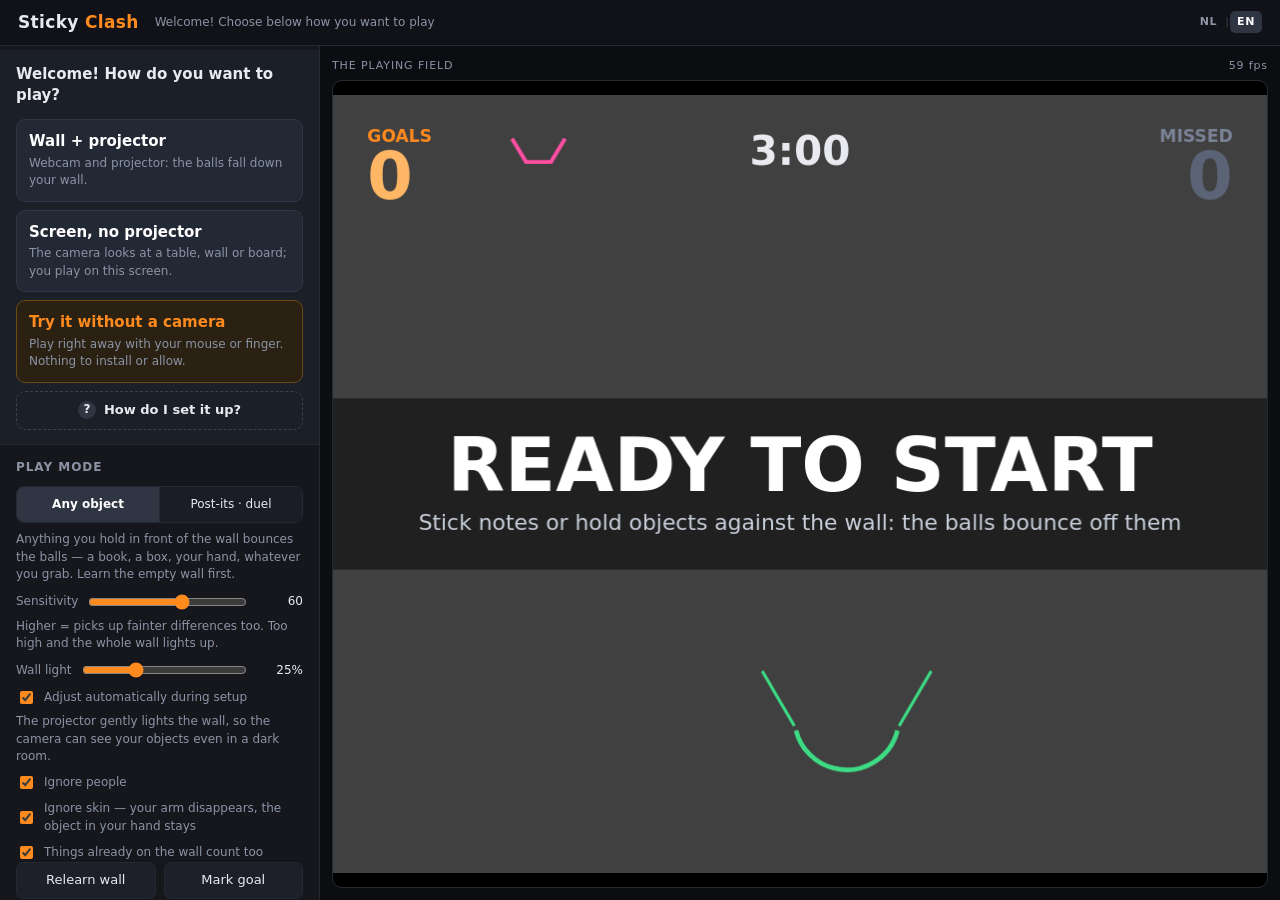
==== commit eef389c9: "Never pause mid-game; someone in front of the wall doesn't count as a broken picture; the bin moves " ====
--- a/sticky-clash.html
+++ b/sticky-clash.html
@@ -4689,6 +4689,15 @@
     return Math.min(dg - (g.r + bn.r + 40), ds - (bn.r + 80), under);
   }
 
+  /** Staat de bak op (x, y) op of vlak tegen een briefje dat al vastzit? */
+  bakBezet(x, y) {
+    const r = this.goal.r + 12;
+    for (const ob of this.obstacles) {
+      if (!ob.pending && boxDist(polyBox(ob.poly), x, y) < r) return true;
+    }
+    return false;
+  }
+
   /** Nieuwe plek voor de bonusbak: middenband, binnen de marges, vrij van bak, bron en briefjes. */
   placeBonus() {
     const bn = this.bonus, m = bn.r + 80;
@@ -5057,10 +5066,27 @@
       this.source.x = Math.max(50, Math.min(this.W - 50, this.source.x));
     }
     if (this.goalSweep && !this.goal.auto) {
-      this.goalPhase += dt * this.goalSweep * 0.8;
+      // Heen en weer, maar nooit een briefje in: daar keert de bak om.
+      const stap = dt * this.goalSweep * 0.8 * (this.goalRicht || 1);
       const amp = this.W * 0.22;
-      this.goal.x = this.goalHome + Math.sin(this.goalPhase) * amp;
-      this.goal.x = Math.max(this.goal.r, Math.min(this.W - this.goal.r, this.goal.x));
+      const nx = Math.max(this.goal.r, Math.min(this.W - this.goal.r, this.goalHome + Math.sin(this.goalPhase + stap) * amp));
+      if (this.bakBezet(nx, this.goal.y)) this.goalRicht = -(this.goalRicht || 1);
+      else { this.goalPhase += stap; this.goal.x = nx; }
+    } else if (!this.goal.auto) {
+      // Hangt er een briefje op de getekende bak: de bak schuift naar de dichtstbijzijnde
+      // vrije plek op dezelfde hoogte. (Een echte emmer of doos, goal.auto, blijft staan.)
+      this.bakKijk = (this.bakKijk || 0) - dt;
+      if (this.bakKijk <= 0) {
+        this.bakKijk = 0.5;
+        const g = this.goal;
+        if (this.bakBezet(g.x, g.y)) {
+          for (let d = 20; d < this.W; d += 20) {
+            const links = g.x - d, rechts = g.x + d;
+            if (rechts <= this.W - g.r && !this.bakBezet(rechts, g.y)) { this.setGoal(rechts, g.y); break; }
+            if (links >= g.r && !this.bakBezet(links, g.y)) { this.setGoal(links, g.y); break; }
+          }
+        }
+      }
     }
 
     if (this.bonusOn) this.tickBonus(dt);
@@ -9783,7 +9809,9 @@
       this.Lvorig = m.L;
       this.flikker = (this.flikker || 0) + (sprong - (this.flikker || 0)) * (1 - Math.exp(-dt / 10));
     }
-    const kapot = m.bedekt > o.kapotDeel || !!m.vloed || !(m.gain < o.kapotGain && m.gain > 1 / o.kapotGain) ||
+    // Een groot vlak voorgrond telt alleen als stuk als er niemand in beeld is: staat er
+    // iemand voor de muur, dan is dat gewoon iemand, en niet het licht.
+    const kapot = (m.bedekt > o.kapotDeel && !m.mensen) || !!m.vloed || !(m.gain < o.kapotGain && m.gain > 1 / o.kapotGain) ||
       (!!this.basis && m.clip > this.basis.clip + o.kapotClip);
     this.kapotT = kapot ? this.kapotT + dt : 0;
     // Stil en leeg? Is het beeld stuk of het licht flink anders, dan zeggen de sporen niets meer
@@ -9801,9 +9829,9 @@
       if (nodig) open = samenOpen(open, nodig);
     }
     if (this.kapotT >= o.kapotNa) {
-      // Met flitsende lampen niet midden in het spel pauzeren: dat flitsen gaat gewoon door.
-      open = samenOpen(open, { licht: !!s.magLicht, leren: true, kleur: false, reden: 'kapot',
-        dringend: !this.geenPauze && !((this.flikker || 0) > o.flikker) });
+      // Nooit meteen midden in het spel pauzeren (iemand voor de muur, flitsende lampen):
+      // alleen op een rustig moment, zoals bij de andere controles.
+      open = samenOpen(open, { licht: !!s.magLicht, leren: true, kleur: false, reden: 'kapot', dringend: !s.ronde });
     }
     if (s.kleur && !(open && open.kleur)) {
       open = samenOpen(open, { licht: false, leren: true, kleur: true, reden: 'kleur', dringend: false });
@@ -9813,7 +9841,6 @@
     if (this.rust > 0 && !open.dringend) return { actie: 'niets', open };
     const nodigStil = o.vrijNa + (anders ? 1 : 0);
     if (s.ronde) {
-      if (open.dringend) return { actie: 'pauze', open };
       // Zonder tijdslimiet komt het eind van de ronde nooit: dan op een rustig moment (niemand
       // in beeld, geen bal vlak bij de bak) even pauzeren. Zelden: hooguit eens per speelPauze.
       if (!s.lang || !s.rustig || this.sindsPauze < o.speelPauze || this.vrijT < nodigStil) return { actie: 'na-ronde', open };
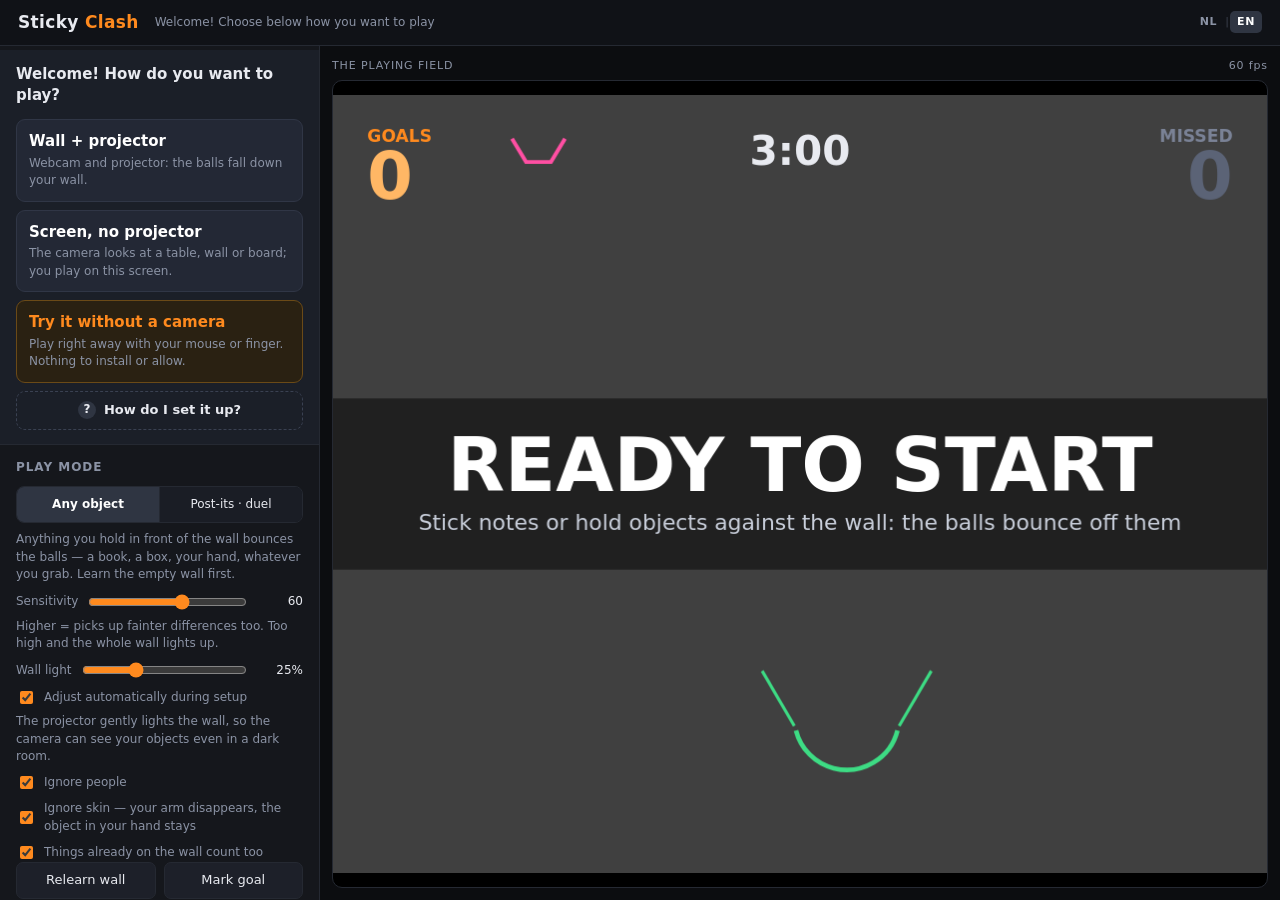
==== commit a7af35f4: "Step-by-step setup in the game" ====
--- a/sticky-clash.html
+++ b/sticky-clash.html
@@ -249,6 +249,85 @@
   .row > * + *, .sv-balk > * + *, .sv-palet > * + *, .sv-cta > * + *, .plekkeuze > * + *{margin-left:8px}
   .steps > li + li, .welkom > * + *{margin-top:6px}
 }
+
+/* ---- klaarzetten, stap voor stap (zie js/stappen.js): een groot kaartje met één stap per keer */
+.stappen{position:fixed; top:0; right:0; bottom:0; left:0; z-index:60; display:flex; align-items:center; justify-content:center; padding:16px; background:rgba(5,6,9,.74)}
+.st-kaart{width:100%; max-width:580px; max-height:100%; overflow-y:auto; display:flex; flex-direction:column; gap:12px; padding:18px 22px 16px; border-radius:16px; background:var(--panel); border:1px solid #2c313d; box-shadow:0 24px 70px rgba(0,0,0,.55)}
+.st-kop{display:flex; align-items:center; gap:10px}
+.st-teller{font-size:12px; font-weight:600; text-transform:uppercase; letter-spacing:.08em; color:var(--dim)}
+.st-sluit{flex:none; margin-left:auto; width:34px; height:34px; padding:0; border-radius:50%; font-size:20px; line-height:1}
+.st-stippen{display:flex; gap:6px; margin:0; padding:0; list-style:none}
+.st-stippen li{flex:1}
+.st-stip{display:block; width:100%; height:8px; padding:0; border:0; border-radius:99px; background:#2a2f3a}
+.st-stip:hover{background:#3a4152}
+.st-stip.gedaan{background:var(--ok)}
+.st-stip.nu{background:var(--acc)}
+.st-stip:disabled{opacity:1; cursor:default}
+.st-titel{margin:2px 0 0; font-size:25px; font-weight:800; text-transform:none; letter-spacing:0; color:#fff}
+.st-doe{margin:0; font-size:16px; line-height:1.5; color:var(--ink)}
+.st-tek{display:flex; gap:14px; align-items:center; justify-content:center; padding:14px; border-radius:12px; background:#101217}
+.st-tek svg{display:block; flex:1 1 0; min-width:0; max-width:320px; max-height:190px; height:auto}
+.st-tek.live{padding:0; overflow:hidden; background:#000}
+.st-cam{display:block; width:100%; height:auto}
+.st-tek text{fill:var(--ink); font-family:ui-sans-serif,system-ui,"Segoe UI",Roboto,sans-serif; font-size:13px}
+.st-tek .midden{text-anchor:middle}
+.st-tek .vet{font-weight:800}
+.st-tek .menutekst{font-size:14px}
+.st-tek .l{fill:none; stroke:var(--ink); stroke-width:2; stroke-linecap:round; stroke-linejoin:round}
+.st-tek .dun{stroke-width:1.2}
+.st-tek .muur{fill:#232733}
+.st-tek .kader{fill:none; stroke:var(--dim); stroke-width:2}
+.st-tek .beeld{fill:#3a3123; stroke:var(--acc); stroke-width:2}
+.st-tek .wit{fill:#f3efe6}
+.st-tek .stip{fill:#15171c}
+.st-tek .gids{fill:none; stroke:var(--acc2); stroke-width:2; stroke-dasharray:6 5}
+.st-tek .vink{fill:none; stroke:var(--ok); stroke-width:7; stroke-linecap:round; stroke-linejoin:round}
+.st-tek .vak{fill:#2b303c; stroke:var(--ink); stroke-width:1.6; stroke-linejoin:round}
+.st-tek .lens{fill:var(--ink)}
+.st-tek .scherm{fill:#24425f}
+.st-tek .kabel{fill:none; stroke:var(--ink); stroke-width:3; stroke-linecap:round}
+.st-tek .baan{fill:none; stroke:var(--ink); stroke-width:2; stroke-dasharray:2 6; stroke-linecap:round}
+.st-tek .toets{fill:#2b303c; stroke:var(--ink); stroke-width:1.4}
+.st-tek .menu{fill:#1d2029; stroke:var(--dim); stroke-width:1.2}
+.st-tek .keus{fill:rgba(255,138,30,.2); stroke:var(--acc); stroke-width:1.8}
+.st-tek .briefje{stroke:rgba(0,0,0,.4); stroke-width:1}
+.st-tek .geel{fill:#ffd84d}
+.st-balk{height:8px; border-radius:99px; background:#262a35; overflow:hidden}
+.st-balk i{display:block; height:100%; width:0; background:var(--acc); transition:width .3s}
+.st-hints{margin:0; padding:0 0 0 18px; color:#c3c8d4; font-size:13.5px}
+.st-hints li + li{margin-top:3px}
+.st-check{display:flex; align-items:center; gap:10px; min-height:46px; padding:10px 12px; border-radius:10px; background:#1b1f28; color:var(--dim); font-size:14.5px}
+.st-check i{flex:none; display:grid; place-items:center; width:26px; height:26px; border-radius:50%; border:2px solid #3a4152; font-style:normal; font-weight:800; font-size:15px}
+.st-check.goed{background:#13291c; color:#c4f5d6}
+.st-check.goed i{background:var(--ok); border-color:var(--ok); color:#06210f}
+.st-check.fout{background:#2e1c1c; color:#ffc9b8}
+.st-check.fout i{border-color:#ff6b6b; color:#ff6b6b}
+.st-check.wacht{background:#2a2112; color:#ffd8a3}
+.st-check.wacht i{border-color:var(--acc)}
+.st-check.vraag{color:var(--ink)}
+.st-check.vraag i{border-color:var(--acc2); color:var(--acc2)}
+.st-check.bezig{color:var(--ink)}
+.st-check.bezig i{border-color:var(--acc); border-right-color:transparent; animation:st-draai .8s linear infinite}
+@keyframes st-draai{to{transform:rotate(360deg)}}
+.st-knoppen{display:flex; gap:8px}
+.st-knoppen button{padding:11px 14px; font-size:15px}
+.st-terug, .st-tweede{flex:none}
+.st-hoofd{flex:1}
+button.st-hoofd.klaar{background:var(--ok); border-color:var(--ok); color:#06210f}
+.st-voet{display:flex; align-items:center; gap:12px; padding-top:12px; border-top:1px solid var(--line)}
+.st-voet .hint{margin:0; flex:1}
+.st-auto{flex:none; padding:7px 12px; font-size:13px}
+button.stappenknop{width:100%; margin-top:8px}
+@media (max-width: 560px){
+  .stappen{padding:8px; align-items:flex-start}
+  .st-kaart{padding:14px 14px 12px}
+  .st-titel{font-size:21px}
+  .st-knoppen{flex-wrap:wrap}
+  .st-hoofd{flex-basis:100%; order:-1}
+  .st-terug, .st-tweede{flex:1}
+  .st-voet{flex-direction:column; align-items:stretch}
+}
+@media (prefers-reduced-motion: reduce){ .st-check.bezig i{animation:none} }
 
 </style>
 <link rel="icon" href="[data-uri]">
@@ -338,6 +417,7 @@
       </div>
       <div class="alleen-muur">
         <button id="btnAuto" class="primary big">Alles automatisch instellen</button>
+        <button id="btnStappen" class="stappenknop">Stap voor stap klaarzetten</button>
       </div>
       <div class="alleen-scherm">
         <button id="btnScherm" class="primary big">Start op dit scherm</button>
@@ -595,6 +675,9 @@
     <div id="svNaam"></div>
   </div>
 </div>
+
+<!-- Klaarzetten, stap voor stap: js/stappen.js vult dit kaartje. -->
+<div id="stappen" class="stappen hidden" role="dialog" aria-modal="true"></div>
 
 <script>
 /* "Hoe zet ik het op?" (op het welkomstkaartje en onderaan het paneel) opent uitleg.html in
@@ -3941,6 +4024,97 @@
   'Zet de ronde eerst op pauze': 'Pause the round first',
   'Er wordt nu geen naam gevraagd': "No name is being asked for right now",
   'Opgeslagen in de ranglijst': 'Saved to the leaderboard',
+
+  // ---- klaarzetten, stap voor stap (stappen.js)
+  'Stap voor stap klaarzetten': 'Set up step by step',
+  'Stap {n} van {m}': 'Step {n} of {m}',
+  'Volgende': 'Next',
+  'Terug': 'Back',
+  'Toch verder': 'Continue anyway',
+  'Bezig…': 'Working…',
+  'Stoppen': 'Stop',
+  'Opnieuw proberen': 'Try again',
+  'Alles automatisch': 'All automatic',
+  'Doet alle stappen in één keer; volg dan de aanwijzingen op de muur.': 'Does every step in one go; then follow the instructions on the wall.',
+  'Alleen pc-scherm': 'PC screen only',
+  'Dupliceren': 'Duplicate',
+  'Uitbreiden': 'Extend',
+  'Alleen tweede scherm': 'Second screen only',
+  'Beamer aansluiten': 'Connecting the projector',
+  'Sluit de beamer met de HDMI-kabel aan op de laptop en zet hem aan. Zet het tweede scherm op Uitbreiden, niet op Dupliceren.': 'Connect the projector to the laptop with the HDMI cable and switch it on. Set the second screen to Extend, not Duplicate.',
+  'Windows: druk op Win+P en kies Uitbreiden.': 'Windows: press Win+P and choose Extend.',
+  'Mac: Systeeminstellingen → Beeldschermen → gebruik als uitgebreid beeldscherm.': 'Mac: System Settings → Displays → use as extended display.',
+  'Chromebook: Instellingen → Beeldschermen → vink Ingebouwd scherm spiegelen uit.': 'Chromebook: Settings → Displays → untick Mirror built-in display.',
+  'Linux: Instellingen → Beeldschermen → Samenvoegen.': 'Linux: Settings → Displays → Join Displays.',
+  'Tweede scherm gevonden': 'Second screen found',
+  'Nog maar één scherm gevonden — staat het tweede scherm op Uitbreiden?': 'Only one screen found so far — is the second screen set to Extend?',
+  'Deze browser kan niet zien of de beamer aangesloten is. Zie je het bureaublad op de muur? Dan is het goed.': "This browser can't tell whether the projector is connected. Can you see the desktop on the wall? Then it's fine.",
+  'Ja, de beamer is aangesloten': 'Yes, the projector is connected',
+  'Beamervenster op de beamer': 'Projector window on the projector',
+  'Het spel opent een tweede venster: het beamervenster. Dat hoort op de beamer, op volledig scherm.': 'The game opens a second window: the projector window. It belongs on the projector, full screen.',
+  'Het beamervenster is nog niet open': "The projector window isn't open yet",
+  'Open het beamervenster': 'Open the projector window',
+  'Het beamervenster staat op de beamer. Op de muur staat nu: Dit is de beamer.': 'The projector window is on the projector. The wall now says: This is the projector.',
+  'Het beamervenster staat op volledig scherm': 'The projector window is full screen',
+  'Het beamervenster staat op de beamer': 'The projector window is on the projector',
+  'Klik op de knop: dan zet de browser het venster zelf op de beamer. Of {tip}.': 'Click the button and the browser puts the window on the projector itself. Or {tip}.',
+  'Deze browser zet het venster niet zelf op de beamer: {tip}.': "This browser can't put the window on the projector itself: {tip}.",
+  'Het beamervenster is open — zet het nog op de beamer': 'The projector window is open — now put it on the projector',
+  'Hij staat al op de beamer': "It's already on the projector",
+  'Dit is de beamer': 'This is the projector',
+  'kijk op de laptop voor de volgende stap': 'look at the laptop for the next step',
+  'Camera richten': 'Aiming the camera',
+  'De beamer geeft nu een wit vlak. Richt de camera zo dat het hele witte vlak in beeld is, met een randje muur eromheen.': 'The projector now shows a white area. Aim the camera so the whole white area is in the picture, with a strip of wall around it.',
+  'De camera wil niet starten': "The camera won't start",
+  'Wachten op het camerabeeld…': 'Waiting for the camera picture…',
+  'De camera starten… Vraagt de browser het? Klik op Toestaan.': 'Starting the camera… Does the browser ask? Click Allow.',
+  'De camera mag naast de beamer staan, of eronder. Zet hem stevig neer: hij mag straks niet meer bewegen.': "The camera can sit next to the projector, or below it. Put it down firmly: it mustn't move once you're playing.",
+  'De camera ziet het witte vlak niet — richt hem op de muur, of doe het licht wat zachter': "The camera can't see the white area — point it at the wall, or dim the lights a little",
+  'Te groot: zet de camera verder weg of zoom uit, zodat er een randje muur omheen zit': 'Too big: move the camera further back or zoom out, so there is a strip of wall around it',
+  'Valt links buiten beeld: draai de camera iets naar links': 'Cut off on the left: turn the camera a little to the left',
+  'Valt rechts buiten beeld: draai de camera iets naar rechts': 'Cut off on the right: turn the camera a little to the right',
+  'Valt boven buiten beeld: kantel de camera iets omhoog': 'Cut off at the top: tilt the camera up a little',
+  'Valt onder buiten beeld: kantel de camera iets omlaag': 'Cut off at the bottom: tilt the camera down a little',
+  'Te klein: zet de camera dichterbij of zoom in': 'Too small: move the camera closer or zoom in',
+  'Alles goed: het hele witte vlak is in beeld, met een randje eromheen': 'All good: the whole white area is in the picture, with a strip around it',
+  'Ga niet voor de beamer staan. Het spel laat een wit vlak en vier stippen zien en meet waar ze in het camerabeeld vallen.': "Don't stand in front of the projector. The game shows a white area and four dots and measures where they land in the camera picture.",
+  'Het beamervenster is dicht — ga terug naar stap 2': 'The projector window is closed — go back to step 2',
+  'De camera staat uit — ga terug naar stap 3': 'The camera is off — go back to step 3',
+  'Doe felle lampen, lichteffecten en de discobal even uit, of draai ze van de muur weg.': 'Switch off bright lamps, light effects and the disco ball for a moment, or turn them away from the wall.',
+  'Zet de camera stil: op een statief, of vastgeplakt.': 'Keep the camera still: on a tripod, or taped down.',
+  'Staat het beamervenster op volledig scherm op de beamer? Anders: terug naar stap 2.': 'Is the projector window full screen on the projector? If not: back to step 2.',
+  'Klik op Nu kalibreren als niemand voor de beamer staat': 'Click Calibrate now when nobody is standing in front of the projector',
+  'Nu kalibreren': 'Calibrate now',
+  'Kalibreren…': 'Calibrating…',
+  'Zwart beeld: de camera went eraan': 'Black picture: the camera gets used to it',
+  'Het witte vlak meten': 'Measuring the white area',
+  'Stip {n} van 4': 'Dot {n} of 4',
+  'Controle: een groene rand om het beeld': 'Check: a green border around the picture',
+  'Het muurlicht afstellen': 'Setting the wall light',
+  'Muur leren': 'Learning the wall',
+  'Ga even uit beeld, met alles wat je vasthoudt. Het spel telt af en leert hoe de lege muur eruitziet.': 'Step out of the picture for a moment, with everything you are holding. The game counts down and learns what the empty wall looks like.',
+  'Hangen er al briefjes? Laat maar hangen: die tellen gewoon mee.': 'Notes already on the wall? Leave them: they simply count.',
+  'Niet nodig in de speelmodus Post-its · duel': 'Not needed in the Post-its · duel mode',
+  'Ga uit beeld… {n}': 'Step out of the picture… {n}',
+  'Even stil blijven…': 'Hold still for a moment…',
+  'Er bewoog iets in beeld — ga helemaal uit beeld en probeer opnieuw': 'Something moved in the picture — step right out of the picture and try again',
+  'De muur leren lukte niet': "Learning the wall didn't work",
+  'Klik op Leer de muur als je uit beeld bent': "Click Learn the wall when you're out of the picture",
+  'Leer de muur': 'Learn the wall',
+  'Bak neerzetten': 'Placing the bin',
+  'Zet de bak onder het beeld, met de opening in het beeld. Klik dan op Zoek de bak en ga zelf uit beeld.': 'Put the bin below the picture, with its opening inside the picture. Then click Find the bin and step out of the picture.',
+  'Geen bak? Dan speel je met de getekende bak op de muur. Die kun je in het speelveld rechts verslepen.': 'No bin? Then you play with the bin drawn on the wall. You can drag it in the play field on the right.',
+  'Zet de bak neer en ga uit beeld… {n}': 'Put the bin down and step out of the picture… {n}',
+  'Je speelt met de getekende bak — sleep hem in het speelveld rechts naar een fijne plek': 'You play with the drawn bin — drag it to a good spot in the play field on the right',
+  'Geen bak gevonden — zet hem iets anders neer en probeer opnieuw, of speel zonder bak': 'No bin found — put it down a bit differently and try again, or play without a bin',
+  'Klik op Zoek de bak als hij staat': "Click Find the bin once it's in place",
+  'Opnieuw zoeken': 'Search again',
+  'Zoek de bak': 'Find the bin',
+  'Zonder bak spelen': 'Play without a bin',
+  'Klaar!': 'All set!',
+  'Alles staat klaar. Plak briefjes op de muur en start de ronde.': 'Everything is ready. Stick notes on the wall and start the round.',
+  'Het spel controleert zichzelf elke minuut: verandert het licht of de muur, dan stelt het zich vanzelf bij.': 'The game checks itself every minute: if the light or the wall changes, it adjusts by itself.',
+  'Alles staat klaar': 'Everything is ready',
 };
 
 // ---- js/taal.js
@@ -9967,7 +10141,711 @@
   return uit;
 }
 
+// ---- js/stappen.js
+// Klaarzetten, stap voor stap (Muur + beamer). Een groot kaartje met één stap per keer: wat je
+// moet doen, een tekeningetje, en een controle die vanzelf groen wordt als het gelukt is. Zo weet
+// je bij elke stap dat het werkte, in plaats van één lange automatische rit waarin je pas aan het
+// eind hoort wat er misging.
+//
+// Het echte werk (beamervenster, camera, kalibreren, muur leren, bak zoeken) blijft in main.js;
+// die geeft zijn functies mee als haakjes (zie "stap voor stap" in main.js). Wie het gewoon
+// gedaan wil hebben: de knop "Alles automatisch" onderin doet alles in één keer, zoals vroeger.
+
+/** De stappen, in volgorde. */
+const KLAAR_STAPPEN = ['beamer', 'venster', 'camera', 'kalibreren', 'muur', 'bak', 'klaar'];
+
+const stSlaap = (ms) => new Promise(r => setTimeout(r, ms));
+const stEsc = (s) => String(s).replace(/&/g, '&amp;').replace(/</g, '&lt;').replace(/>/g, '&gt;').replace(/"/g, '&quot;');
+
+/**
+ * Staat het hele witte vlak in het camerabeeld, groot genoeg en met een randje eromheen? Uit de
+ * helderheid per cel terwijl de beamer wit geeft (geen zwart beeld ertussen: dat zou knipperen
+ * terwijl je de camera richt). Dezelfde vlakherkenning als het kalibreren: de drempel van Otsu
+ * en alleen het grootste aaneengesloten vlak, zodat een lamp of discobal niet meetelt.
+ * otsu en grootste zijn otsuDrempel en grootsteVlak uit main.js.
+ * Geeft { code, frac, hoeken } met code: geenbeeld, niets, groot, links, rechts, boven, onder,
+ * klein of goed. hoeken: de vier hoeken van het vlak, 0..1 in het camerabeeld.
+ */
+function witVlakOordeel(l, cols, rows, otsu, grootste) {
+  const n = cols * rows;
+  if (!l || !(n >= 16) || l.length < n) return { code: 'geenbeeld' };
+  let max = -Infinity, min = Infinity;
+  for (let k = 0; k < n; k++) { if (l[k] > max) max = l[k]; if (l[k] < min) min = l[k]; }
+  const top = max - min;
+  if (!(top >= 30)) return { code: 'niets' };
+  const d = new Float32Array(n);
+  for (let k = 0; k < n; k++) d[k] = l[k] - min;
+  const thr = Math.max(top * 0.35, otsu(d, top));
+  const vlak = grootste(d, thr, cols, rows);
+  let som = 0, alles = 0;
+  for (let k = 0; k < n; k++) alles += d[k];
+  let bx0 = Infinity, by0 = Infinity, bx1 = -Infinity, by1 = -Infinity;
+  let tl = null, tr = null, br = null, bl = null, tlV = Infinity, trV = -Infinity, brV = -Infinity, blV = Infinity;
+  for (const k of vlak) {
+    const x = k % cols, y = (k - x) / cols;
+    som += d[k];
+    if (x < bx0) bx0 = x; if (x > bx1) bx1 = x;
+    if (y < by0) by0 = y; if (y > by1) by1 = y;
+    const s = x + y, v = x - y;
+    if (s < tlV) { tlV = s; tl = [x, y]; }
+    if (s > brV) { brV = s; br = [x, y]; }
+    if (v > trV) { trV = v; tr = [x, y]; }
+    if (v < blV) { blV = v; bl = [x, y]; }
+  }
+  const frac = vlak.length / n;
+  const binnen = vlak.length ? som / vlak.length : 0;
+  const buiten = n > vlak.length ? (alles - som) / (n - vlak.length) : 0;
+  // Te weinig verschil tussen het vlak en de rest: dan is het geen beamerbeeld maar ruis of een lamp.
+  if (vlak.length < n * 0.01 || binnen - buiten < 25) return { code: 'niets', frac };
+  const hoeken = [tl, tr, br, bl].map(p => [(p[0] + 0.5) / cols, (p[1] + 0.5) / rows]);
+  const uit = { frac, hoeken };
+  // Raakt het vlak de rand van het camerabeeld, dan valt er (waarschijnlijk) een stuk buiten.
+  const links = bx0 < 1, rechts = bx1 > cols - 2, boven = by0 < 1, onder = by1 > rows - 2;
+  if ((links && rechts) || (boven && onder) || frac > 0.85) uit.code = 'groot';
+  else if (links) uit.code = 'links';
+  else if (rechts) uit.code = 'rechts';
+  else if (boven) uit.code = 'boven';
+  else if (onder) uit.code = 'onder';
+  else if (frac < 0.12) uit.code = 'klein';
+  else uit.code = 'goed';
+  return uit;
+}
+
+// ---------------------------------------------------------------- tekeningetjes
+//
+// Dezelfde tekeningen als in uitleg.html (de kleuren staan in css/style.css onder .st-tek).
+// Woorden erin gaan door t(), dus na het wisselen van taal opnieuw opgebouwd.
+
+function stTekening(id, besturing) {
+  if (id === 'beamer') {
+    const kabel = '<svg viewBox="0 0 220 140" aria-hidden="true">' +
+      '<rect class="vak" x="14" y="18" width="78" height="54" rx="4"/><rect class="scherm" x="20" y="24" width="66" height="42" rx="2"/>' +
+      '<path class="vak" d="M10 74 H104 L112 86 H2 Z"/>' +
+      '<path class="kabel" d="M110 80 C 128 80, 124 112, 140 108 S 146 90, 150 88"/><text class="midden" x="112" y="130">HDMI</text>' +
+      '<rect class="vak" x="150" y="64" width="64" height="36" rx="6"/><circle class="lens" cx="198" cy="82" r="9"/>' +
+      '<line class="l dun" x1="204" y1="60" x2="214" y2="48"/><line class="l dun" x1="190" y1="58" x2="194" y2="44"/><line class="l dun" x1="176" y1="58" x2="174" y2="44"/></svg>';
+    if (besturing !== 'windows') return kabel;
+    return kabel + '<svg viewBox="0 0 180 136" aria-hidden="true">' +
+      '<rect class="toets" x="30" y="4" width="58" height="26" rx="5"/>' +
+      '<rect class="lens" x="38" y="10" width="6" height="6"/><rect class="lens" x="45" y="10" width="6" height="6"/>' +
+      '<rect class="lens" x="38" y="17" width="6" height="6"/><rect class="lens" x="45" y="17" width="6" height="6"/>' +
+      '<text x="56" y="23">Win</text><text class="midden" x="99" y="23">+</text>' +
+      '<rect class="toets" x="110" y="4" width="30" height="26" rx="5"/><text class="midden vet" x="125" y="23">P</text>' +
+      '<rect class="menu" x="2" y="38" width="176" height="96" rx="7"/><rect class="keus" x="6" y="88" width="168" height="22" rx="4"/>' +
+      '<text class="menutekst" x="13" y="58">' + stEsc(t('Alleen pc-scherm')) + '</text>' +
+      '<text class="menutekst" x="13" y="81">' + stEsc(t('Dupliceren')) + '</text>' +
+      '<text class="menutekst vet" x="13" y="104">' + stEsc(t('Uitbreiden')) + '</text>' +
+      '<text class="menutekst" x="13" y="127">' + stEsc(t('Alleen tweede scherm')) + '</text>' +
+      '<path class="l" d="M148 99 l5 5 l11 -12"/></svg>';
+  }
+  if (id === 'venster') {
+    // het venster gaat van de laptop naar de muur, en wordt daar volledig scherm
+    return '<svg viewBox="0 0 300 140" aria-hidden="true">' +
+      '<rect class="vak" x="8" y="40" width="96" height="64" rx="4"/><rect class="scherm" x="14" y="46" width="84" height="52" rx="2"/>' +
+      '<path class="vak" d="M2 106 H110 L118 118 H-6 Z" transform="translate(4 0)"/>' +
+      '<rect class="beeld" x="54" y="54" width="38" height="24" rx="2"/>' +
+      '<rect class="muur" x="150" y="6" width="144" height="122" rx="6"/>' +
+      '<rect class="beeld" x="160" y="16" width="124" height="86" rx="2"/>' +
+      '<path class="baan" d="M96 58 C 120 30, 140 30, 170 40"/><path class="l" d="M162 34 L171 40 L162 46"/>' +
+      '<rect class="toets" x="206" y="104" width="30" height="22" rx="5"/><text class="midden vet" x="221" y="120">F</text></svg>';
+  }
+  if (id === 'camera') {
+    return '<svg viewBox="0 0 220 160" aria-hidden="true">' +
+      '<rect class="muur" x="4" y="4" width="212" height="152" rx="10"/><rect class="wit" x="34" y="26" width="152" height="100" rx="2"/>' +
+      '<rect class="gids" x="16" y="14" width="188" height="132" rx="4"/>' +
+      '<path class="vink" d="M88 76 L104 92 L134 60"/><rect class="kader" x="4" y="4" width="212" height="152" rx="10"/></svg>';
+  }
+  if (id === 'kalibreren') {
+    return '<svg viewBox="0 0 120 80" aria-hidden="true"><rect class="muur" width="120" height="80" rx="5"/>' +
+      '<rect class="wit" x="9" y="7" width="102" height="66" rx="1"/>' +
+      '<circle class="stip" cx="28" cy="21" r="5"/><circle class="stip" cx="92" cy="21" r="5"/>' +
+      '<circle class="stip" cx="28" cy="59" r="5"/><circle class="stip" cx="92" cy="59" r="5"/></svg>';
+  }
+  if (id === 'muur') {
+    return '<svg viewBox="0 0 120 80" aria-hidden="true"><rect class="muur" width="120" height="80" rx="5"/>' +
+      '<rect class="beeld" x="9" y="7" width="102" height="66" rx="1"/>' +
+      '<rect class="briefje geel" x="24" y="20" width="14" height="14" transform="rotate(-12 31 27)"/>' +
+      '<circle class="l" cx="88" cy="28" r="5"/>' +
+      '<path class="l" d="M88 33 V50 M88 50 L82 63 M88 50 L95 62 M88 39 L80 45 M88 39 L97 43"/>' +
+      '<path class="l" d="M98 22 H110 M105 17 L110 22 L105 27"/></svg>';
+  }
+  if (id === 'bak') {
+    return '<svg viewBox="0 0 120 80" aria-hidden="true"><rect class="muur" width="120" height="80" rx="5"/>' +
+      '<rect class="beeld" x="9" y="7" width="102" height="66" rx="1"/>' +
+      '<path class="l" d="M60 14 V36 M52 29 L60 37 L68 29"/>' +
+      '<path class="vak" d="M45 46 H75 L71 78 H49 Z"/><ellipse class="vak" cx="60" cy="46" rx="15" ry="3"/></svg>';
+  }
+  return '<svg viewBox="0 0 120 80" aria-hidden="true"><rect class="muur" width="120" height="80" rx="5"/>' +
+    '<rect class="beeld" x="9" y="7" width="102" height="66" rx="1"/>' +
+    '<path class="vink" d="M40 41 L54 55 L82 25"/></svg>';
+}
+
+// ---------------------------------------------------------------- het kaartje
+
+class StapVoorStap {
+  /**
+   * h: de haakjes uit main.js. vak: het lege <div id="stappen">. De rest: app, vision, status,
+   * laatsteStatus, projOk, openProjector, projectorScreen, zoekBeamer, startCamera, runExclusive,
+   * volBeeld, mediaanBeeld, otsuDrempel, grootsteVlak, kalibratieKlopt, autoCalibrate,
+   * autoLight, learnWall, findBin, autoSetup, sleepTip, naKlaar, startRonde, schermenHerkennen
+   * en besturing.
+   */
+  constructor(h) {
+    this.h = h;
+    this.vak = h.vak;
+    this.open = false;
+    this.i = 0;
+    this.stand = {};          // per stap: '' (nog niet), 'bezig', 'goed' of 'fout'
+    this.melding = {};        // per stap: { nl, vars } van de melding na afloop (opnieuw te vertalen)
+    this.handmatig = {};      // per stap: zelf bevestigd ("staat al op de beamer")
+    this.oordeel = null;      // camera richten: het laatste oordeel van witVlakOordeel
+    this.goedAchter = 0;      // zoveel goede oordelen achter elkaar
+    this.voortgang = 0;       // kalibreren, 0..1
+    this.lus = null;          // de lus van camera richten (een belofte), of null
+    this.lusAan = false;
+    this.wissel = false;
+    this.mijnWiz = null;      // de aanwijzing op de muur die dit kaartje zelf zette
+    this.tekSleutel = '';
+    this.camCv = document.createElement('canvas');
+    this.camCv.width = 480; this.camCv.height = 360;
+    this.camCv.className = 'st-cam';
+    this.bouw();
+    this.klok = 0;
+    document.addEventListener('keydown', (e) => this.toets(e));
+  }
+
+  /** Het kaartje zelf, één keer. Daarna verandert render() alleen teksten en standen. */
+  bouw() {
+    const v = this.vak;
+    v.innerHTML = '';
+    const maak = (tag, cls, ouder) => { const e = document.createElement(tag); if (cls) e.className = cls; (ouder || kaart).appendChild(e); return e; };
+    const kaart = document.createElement('div');
+    kaart.className = 'st-kaart';
+    v.appendChild(kaart);
+    const kop = maak('div', 'st-kop');
+    this.elTeller = maak('span', 'st-teller', kop);
+    this.elSluit = maak('button', 'st-sluit', kop);
+    this.elSluit.type = 'button';
+    this.elSluit.textContent = '×';
+    this.elSluit.onclick = () => this.sluit();
+    this.elStippen = maak('ol', 'st-stippen');
+    this.stippen = KLAAR_STAPPEN.map((id, i) => {
+      const li = maak('li', '', this.elStippen);
+      const b = maak('button', '', li);
+      b.type = 'button';
+      b.onclick = () => { if (this.magNaar(i)) this.gaNaar(i); };
+      return b;
+    });
+    this.elTitel = maak('h2', 'st-titel');
+    this.elTitel.id = 'stTitel';
+    v.setAttribute('aria-labelledby', 'stTitel');
+    this.elDoe = maak('p', 'st-doe');
+    this.elTek = maak('div', 'st-tek');
+    this.elBalk = maak('div', 'st-balk');
+    this.elBalkVul = maak('i', '', this.elBalk);
+    this.elHints = maak('ul', 'st-hints');
+    this.elCheck = maak('div', 'st-check');
+    this.elCheck.setAttribute('role', 'status');
+    this.elCheck.setAttribute('aria-live', 'polite');
+    this.elCheckIcoon = maak('i', '', this.elCheck);
+    this.elCheckIcoon.setAttribute('aria-hidden', 'true');
+    this.elCheckTekst = maak('span', '', this.elCheck);
+    const knoppen = maak('div', 'st-knoppen');
+    this.elTerug = maak('button', 'st-terug', knoppen);
+    this.elTweede = maak('button', 'st-tweede', knoppen);
+    this.elHoofd = maak('button', 'primary big st-hoofd', knoppen);
+    for (const b of [this.elTerug, this.elTweede, this.elHoofd]) b.type = 'button';
+    this.elTerug.onclick = () => { if (this.model().terug) this.gaNaar(this.i - 1); };
+    this.elTweede.onclick = () => { const m = this.model(); if (m.tweede) m.tweede.fn(); };
+    this.elHoofd.onclick = () => { const m = this.model(); if (m.hoofd && !m.hoofd.uit) m.hoofd.fn(); };
+    const voet = maak('div', 'st-voet');
+    this.elAuto = maak('button', 'st-auto', voet);
+    this.elAuto.type = 'button';
+    this.elAuto.onclick = () => this.allesAutomatisch();
+    this.elAutoHint = maak('span', 'hint', voet);
+  }
+
+  // ---- openen, sluiten, wisselen
+
+  /** Openen bij stap 1 (of een andere). Wat al klaar is, staat meteen op groen. */
+  async openen(i = 0) {
+    if (this.open) { this.gaNaar(i); return; }
+    this.open = true;
+    this.vak.classList.remove('hidden');
+    document.body.classList.add('stappen-open');
+    this.stand = {}; this.melding = {}; this.handmatig = {};
+    this.oordeel = null; this.goedAchter = 0;
+    this.i = Math.max(0, Math.min(KLAAR_STAPPEN.length - 1, i));
+    clearInterval(this.klok);
+    this.klok = setInterval(() => this.tik(), 250);
+    this.betreed();
+    this.render();
+    this.elHoofd.focus();
+  }
+
+  async sluit() {
+    if (!this.open) return;
+    // Iets bezig (kalibreren, de muur leren)? Dan dat netjes afbreken.
+    if (this.h.app.busy && !this.lusAan) this.h.app.abort = true;
+    this.open = false;
+    clearInterval(this.klok);
+    this.vak.classList.add('hidden');
+    document.body.classList.remove('stappen-open');
+    await this.stopLus();
+    this.wisWiz();
+  }
+
+  /** Mag je met een stipje naar die stap springen? Terug altijd, vooruit alleen naar wat al gedaan is. */
+  magNaar(i) {
+    if (this.bezig() || i === this.i) return false;
+    if (i < this.i) return true;
+    for (let k = this.i; k < i; k++) if (this.stand[KLAAR_STAPPEN[k]] !== 'goed' && !this.klaarVoorVolgende(k)) return false;
+    return true;
+  }
+
+  async gaNaar(i) {
+    if (this.wissel || i < 0 || i >= KLAAR_STAPPEN.length) return;
+    this.wissel = true;
+    try {
+      await this.stopLus();
+      this.wisWiz();
+      this.i = i;
+      this.betreed();
+    } finally {
+      this.wissel = false;
+      this.render();
+      if (this.open) this.elHoofd.focus();
+    }
+  }
+
+  /** Wat er vanzelf begint als je bij een stap komt. */
+  betreed() {
+    const id = KLAAR_STAPPEN[this.i], h = this.h;
+    if (id === 'camera') this.startLus();
+    else if (id === 'kalibreren' && this.stand.kalibreren !== 'goed' && h.projOk()) this.kalibreer();
+    else if (id === 'muur' && h.vision.mode === 'object' && this.stand.muur !== 'goed' && h.app.H) this.leerMuur();
+    else if (id === 'klaar') h.naKlaar();
+  }
+
+  /** "Alles automatisch": het kaartje dicht en alles in één keer (zie autoSetup in main.js). */
+  async allesAutomatisch() {
+    const h = this.h;
+    // Het beamervenster moet binnen deze klik open: dan niet eerst wachten.
+    if (!h.projOk()) { this.sluit(); h.autoSetup(); return; }
+    await this.sluit();
+    h.autoSetup();
+  }
+
+  bezig() { return this.h.app.busy && !this.lusAan; }
+
+  wisWiz() {
+    if (this.mijnWiz && this.h.app.wiz === this.mijnWiz) this.h.app.wiz = null;
+    this.mijnWiz = null;
+  }
+
+  zetWiz(title, sub) {
+    const app = this.h.app;
+    if (app.busy) return;
+    if (this.mijnWiz && this.mijnWiz.title === title) return;
+    this.mijnWiz = { title, sub };
+    app.wiz = this.mijnWiz;
+  }
+
+  toets(e) {
+    if (!this.open) return;
+    if (e.key === 'Escape') { e.preventDefault(); this.sluit(); return; }
+    if (e.key !== 'Enter' || e.isComposing) return;
+    const doel = e.target;
+    // Staat de focus op een andere knop of een keuzelijst, dan doet Enter die.
+    if (doel && doel !== this.elHoofd && doel.closest && doel.closest('button, select, input, a, textarea')) return;
+    e.preventDefault();
+    const m = this.model();
+    if (m.hoofd && !m.hoofd.uit) m.hoofd.fn();
+  }
+
+  // ---- de taken
+
+  /** Een taak via runExclusive van main.js, met de uitkomst als groen vinkje of een foutmelding. */
+  async taak(id, fn) {
+    const h = this.h;
+    this.stand[id] = 'bezig'; this.melding[id] = null;
+    this.render();
+    const ok = await h.runExclusive(fn);
+    const m = h.laatsteStatus();
+    if (!this.melding[id]) this.melding[id] = m ? { nl: m.nl, vars: m.vars } : null;
+    this.stand[id] = ok === true ? 'goed' : 'fout';
+    this.render();
+    return ok === true;
+  }
+
+  /**
+   * Het beamervenster openen, nog binnen de klik: anders blokkeert de browser de pop-up. Weet de
+   * browser al waar de beamer hangt (Chrome en Edge, na toestemming), dan opent het daar meteen.
+   */
+  openVenster() {
+    Promise.resolve(this.h.openProjector(true)).then(() => this.render());
+  }
+
+  kalibreer() {
+    const h = this.h;
+    this.voortgang = 0;
+    return this.taak('kalibreren', async () => {
+      h.app.kleurOpgegeven = false;
+      let ok;
+      if (h.app.H && await h.kalibratieKlopt()) {
+        ok = true;
+        h.status(t('De kalibratie van de vorige keer klopt nog — die hoeft niet opnieuw'), 'ok');
+      } else ok = await h.autoCalibrate(false);
+      // de melding van het kalibreren zelf, niet die van het muurlicht hierna
+      const m = h.laatsteStatus();
+      this.melding.kalibreren = m ? { nl: m.nl, vars: m.vars } : null;
+      if (!ok || h.app.abort) return false;
+      if (h.app.fillAuto) await h.autoLight();
+      this.voortgang = 1;
+      return !h.app.abort;
+    });
+  }
+
+  leerMuur() {
+    const h = this.h;
+    h.app.leerOnrustig = false;
+    return this.taak('muur', async () => {
+      h.app.goalTrack = null;
+      return (await h.learnWall(true)) === true;
+    });
+  }
+
+  zoekBak() {
+    return this.taak('bak', async () => (await this.h.findBin()) === true);
+  }
+
+  /** Camera richten: de camera aan, de beamer wit, en steeds opnieuw kijken of het vlak goed in beeld is. */
+  startLus() {
+    const h = this.h;
+    this.oordeel = null; this.goedAchter = 0;
+    this.lusAan = true;
+    this.lus = h.runExclusive(async () => {
+      if (!h.vision.ready) {
+        this.stand.camera = 'bezig';
+        this.render();
+        if (!(await h.startCamera())) {
+          this.stand.camera = 'fout';
+          const m = h.laatsteStatus();
+          this.melding.camera = m ? { nl: m.nl, vars: m.vars } : null;
+          return false;
+        }
+        this.stand.camera = '';
+      }
+      h.volBeeld();
+      while (this.lusAan && this.open && !h.app.abort) {
+        if (!h.projOk()) {
+          h.app.calPattern = null;
+          this.oordeel = { code: 'geenvenster' }; this.goedAchter = 0;
+          this.tekenCamera();
+          this.render();
+          await stSlaap(300);
+          continue;
+        }
+        h.app.calPattern = { kind: 'white' };
+        const luma = await h.mediaanBeeld(3);
+        if (!this.lusAan) break;
+        const o = witVlakOordeel(luma, h.vision.cols, h.vision.rows, h.otsuDrempel, h.grootsteVlak);
+        this.goedAchter = o.code === 'goed' ? this.goedAchter + 1 : 0;
+        this.oordeel = o;
+        this.tekenCamera();
+        this.render();
+        await stSlaap(200);
+      }
+      h.app.calPattern = null;
+      return true;
+    });
+  }
+
+  async stopLus() {
+    this.lusAan = false;
+    if (this.lus) { const l = this.lus; this.lus = null; await l; }
+  }
+
+  /** Het camerabeeld in het kaartje, met het gevonden witte vlak en een kader waar het binnen moet blijven. */
+  tekenCamera() {
+    const cv = this.camCv, c = cv.getContext('2d'), v = this.h.vision.video;
+    const W = cv.width, H = cv.height;
+    c.fillStyle = '#05070a';
+    c.fillRect(0, 0, W, H);
+    if (v && v.readyState >= 2 && v.videoWidth) c.drawImage(v, 0, 0, W, H);
+    // het kader: hier moet het witte vlak binnen blijven
+    c.setLineDash([10, 8]);
+    c.strokeStyle = 'rgba(255,255,255,.55)';
+    c.lineWidth = 2;
+    c.strokeRect(W * 0.04, H * 0.04, W * 0.92, H * 0.92);
+    c.setLineDash([]);
+    const o = this.oordeel;
+    if (o && o.hoeken) {
+      c.strokeStyle = o.code === 'goed' ? '#3ddc84' : '#ff8a1e';
+      c.lineWidth = 4;
+      c.beginPath();
+      o.hoeken.forEach((p, k) => { if (k) c.lineTo(p[0] * W, p[1] * H); else c.moveTo(p[0] * W, p[1] * H); });
+      c.closePath();
+      c.stroke();
+    }
+  }
+
+  // ---- wat er nu te zien is
+
+  /** Is de stap klaar om door te gaan (ook zonder dat een taak liep)? */
+  klaarVoorVolgende(k) {
+    const id = KLAAR_STAPPEN[k], h = this.h;
+    if (id === 'beamer') return true;
+    if (id === 'venster') return h.projOk() && (this.handmatig.venster || this.opBeamer());
+    if (id === 'camera') return this.goedAchter >= 2 || this.handmatig.camera;
+    if (id === 'muur' || id === 'bak') return h.vision.mode !== 'object' || this.stand[id] === 'goed' || this.handmatig[id];
+    return this.stand[id] === 'goed';
+  }
+
+  /** Staat het beamervenster op de beamer? Volledig scherm telt ook (dat kan alleen met een klik erin). */
+  opBeamer() {
+    const h = this.h, w = h.app.proj;
+    if (!h.projOk()) return false;
+    if (h.app.projFull) return true;
+    const scr = h.projectorScreen();
+    if (!scr || !w) return false;
+    try {
+      const x = w.screenX + w.outerWidth / 2, y = w.screenY + w.outerHeight / 2;
+      return x >= scr.left && x < scr.left + scr.width && y >= scr.top && y < scr.top + scr.height;
+    } catch { return false; }
+  }
+
+  /** Alles wat het kaartje nu laat zien, al vertaald. */
+  model() {
+    const h = this.h, app = h.app, id = KLAAR_STAPPEN[this.i];
+    const volgende = { tekst: t('Volgende'), fn: () => this.gaNaar(this.i + 1) };
+    const m = { titel: '', doe: '', hints: [], check: null, hoofd: volgende, tweede: null, terug: this.i > 0 && !this.bezig(), balk: null, tek: id };
+    const meld = (k) => this.melding[k] ? t(this.melding[k].nl, this.melding[k].vars) : '';
+    const bezig = this.stand[id] === 'bezig';
+
+    if (id === 'beamer') {
+      m.titel = t('Beamer aansluiten');
+      m.doe = t('Sluit de beamer met de HDMI-kabel aan op de laptop en zet hem aan. Zet het tweede scherm op Uitbreiden, niet op Dupliceren.');
+      const b = h.besturing;
+      if (b === 'windows') m.hints.push(t('Windows: druk op Win+P en kies Uitbreiden.'));
+      else if (b === 'mac') m.hints.push(t('Mac: Systeeminstellingen → Beeldschermen → gebruik als uitgebreid beeldscherm.'));
+      else if (b === 'chromeos') m.hints.push(t('Chromebook: Instellingen → Beeldschermen → vink Ingebouwd scherm spiegelen uit.'));
+      else if (b === 'linux') m.hints.push(t('Linux: Instellingen → Beeldschermen → Samenvoegen.'));
+      else m.hints.push(t('Windows: druk op Win+P en kies Uitbreiden.'), t('Mac: Systeeminstellingen → Beeldschermen → gebruik als uitgebreid beeldscherm.'));
+      const ext = typeof screen !== 'undefined' && 'isExtended' in screen ? !!screen.isExtended : null;
+      if (ext === true) m.check = { soort: 'goed', tekst: t('Tweede scherm gevonden') };
+      else if (ext === false) {
+        m.check = { soort: 'wacht', tekst: t('Nog maar één scherm gevonden — staat het tweede scherm op Uitbreiden?') };
+        m.hoofd = { tekst: t('Toch verder'), fn: volgende.fn };
+      } else {
+        m.check = { soort: 'vraag', tekst: t('Deze browser kan niet zien of de beamer aangesloten is. Zie je het bureaublad op de muur? Dan is het goed.') };
+        m.hoofd = { tekst: t('Ja, de beamer is aangesloten'), fn: volgende.fn };
+      }
+    } else if (id === 'venster') {
+      m.titel = t('Beamervenster op de beamer');
+      const open = h.projOk(), goed = open && (this.opBeamer() || this.handmatig.venster);
+      if (!open) {
+        m.doe = t('Het spel opent een tweede venster: het beamervenster. Dat hoort op de beamer, op volledig scherm.');
+        m.check = { soort: '', tekst: t('Het beamervenster is nog niet open') };
+        m.hoofd = { tekst: t('Open het beamervenster'), fn: () => this.openVenster() };
+      } else if (goed) {
+        m.doe = t('Het beamervenster staat op de beamer. Op de muur staat nu: Dit is de beamer.');
+        m.check = { soort: 'goed', tekst: app.projFull ? t('Het beamervenster staat op volledig scherm') : t('Het beamervenster staat op de beamer') };
+        this.zetWiz('Dit is de beamer', 'kijk op de laptop voor de volgende stap');
+      } else {
+        m.doe = h.schermenHerkennen
+          ? t('Klik op de knop: dan zet de browser het venster zelf op de beamer. Of {tip}.', { tip: h.sleepTip })
+          : t('Deze browser zet het venster niet zelf op de beamer: {tip}.', { tip: h.sleepTip });
+        m.check = { soort: 'wacht', tekst: t('Het beamervenster is open — zet het nog op de beamer') };
+        m.hoofd = h.schermenHerkennen ? { tekst: t('Laat de browser de beamer zoeken'), fn: () => h.zoekBeamer() } : { tekst: t('Volgende'), fn: volgende.fn, uit: true };
+        m.tweede = { tekst: t('Hij staat al op de beamer'), fn: () => { this.handmatig.venster = true; this.render(); } };
+        this.zetWiz('Sleep dit venster naar de beamer', 'en klik erin voor volledig scherm');
+      }
+    } else if (id === 'camera') {
+      m.titel = t('Camera richten');
+      m.doe = t('De beamer geeft nu een wit vlak. Richt de camera zo dat het hele witte vlak in beeld is, met een randje muur eromheen.');
+      const o = this.oordeel, st = this.stand.camera;
+      m.tek = h.vision.ready ? 'live' : 'camera';
+      if (st === 'fout') {
+        m.check = { soort: 'fout', tekst: meld('camera') || t('De camera wil niet starten') };
+        m.hoofd = { tekst: t('Opnieuw proberen'), fn: () => this.gaNaar(this.i) };
+      } else if (st === 'bezig' || !o) {
+        m.check = { soort: 'bezig', tekst: h.vision.ready ? t('Wachten op het camerabeeld…') : t('De camera starten… Vraagt de browser het? Klik op Toestaan.') };
+        m.hoofd = { tekst: t('Volgende'), fn: volgende.fn, uit: true };
+      } else {
+        const goed = this.goedAchter >= 2;
+        m.check = { soort: goed ? 'goed' : o.code === 'goed' ? 'bezig' : 'wacht', tekst: this.oordeelTekst(o.code) };
+        if (!goed) {
+          m.hoofd = { tekst: t('Volgende'), fn: volgende.fn, uit: !this.handmatig.camera };
+          m.tweede = { tekst: t('Toch verder'), fn: () => { this.handmatig.camera = true; this.gaNaar(this.i + 1); } };
+        }
+      }
+      m.hints.push(t('De camera mag naast de beamer staan, of eronder. Zet hem stevig neer: hij mag straks niet meer bewegen.'));
+    } else if (id === 'kalibreren') {
+      m.titel = t('Kalibreren');
+      m.doe = t('Ga niet voor de beamer staan. Het spel laat een wit vlak en vier stippen zien en meet waar ze in het camerabeeld vallen.');
+      const st = this.stand.kalibreren;
+      if (!h.projOk() || !h.vision.ready) {
+        m.check = { soort: 'fout', tekst: !h.projOk() ? t('Het beamervenster is dicht — ga terug naar stap 2') : t('De camera staat uit — ga terug naar stap 3') };
+        m.hoofd = { tekst: t('Terug'), fn: () => this.gaNaar(!h.projOk() ? 1 : 2) };
+      } else if (st === 'bezig') {
+        m.balk = this.voortgang;
+        m.check = { soort: 'bezig', tekst: this.fase() };
+        m.hoofd = { tekst: t('Bezig…'), fn: () => {}, uit: true };
+        m.tweede = { tekst: t('Stoppen'), fn: () => { app.abort = true; } };
+      } else if (st === 'goed') {
+        m.balk = 1;
+        m.check = { soort: 'goed', tekst: meld('kalibreren') || t('Gekalibreerd') };
+      } else if (st === 'fout') {
+        m.check = { soort: 'fout', tekst: meld('kalibreren') || t('Kalibratie mislukt.') };
+        m.hints.push(t('Doe felle lampen, lichteffecten en de discobal even uit, of draai ze van de muur weg.'),
+          t('Zet de camera stil: op een statief, of vastgeplakt.'),
+          t('Staat het beamervenster op volledig scherm op de beamer? Anders: terug naar stap 2.'));
+        m.hoofd = { tekst: t('Opnieuw proberen'), fn: () => this.kalibreer() };
+      } else {
+        m.check = { soort: '', tekst: t('Klik op Nu kalibreren als niemand voor de beamer staat') };
+        m.hoofd = { tekst: t('Nu kalibreren'), fn: () => this.kalibreer() };
+      }
+    } else if (id === 'muur') {
+      m.titel = t('Muur leren');
+      m.doe = t('Ga even uit beeld, met alles wat je vasthoudt. Het spel telt af en leert hoe de lege muur eruitziet.');
+      m.hints.push(t('Hangen er al briefjes? Laat maar hangen: die tellen gewoon mee.'));
+      const st = this.stand.muur;
+      if (h.vision.mode !== 'object') {
+        m.check = { soort: 'goed', tekst: t('Niet nodig in de speelmodus Post-its · duel') };
+      } else if (st === 'bezig') {
+        const n = app.wiz && app.wiz.count;
+        m.check = { soort: 'bezig', tekst: n ? t('Ga uit beeld… {n}', { n }) : t('Even stil blijven…') };
+        m.hoofd = { tekst: t('Bezig…'), fn: () => {}, uit: true };
+        m.tweede = { tekst: t('Stoppen'), fn: () => { app.abort = true; } };
+      } else if (st === 'goed') {
+        m.check = { soort: 'goed', tekst: meld('muur') || t('Muur geleerd') };
+      } else {
+        if (st === 'fout') {
+          m.check = { soort: 'fout', tekst: app.leerOnrustig ? t('Er bewoog iets in beeld — ga helemaal uit beeld en probeer opnieuw') : meld('muur') || t('De muur leren lukte niet') };
+        } else m.check = { soort: '', tekst: t('Klik op Leer de muur als je uit beeld bent') };
+        m.hoofd = { tekst: st === 'fout' ? t('Opnieuw proberen') : t('Leer de muur'), fn: () => this.leerMuur() };
+      }
+    } else if (id === 'bak') {
+      m.titel = t('Bak neerzetten');
+      m.doe = t('Zet de bak onder het beeld, met de opening in het beeld. Klik dan op Zoek de bak en ga zelf uit beeld.');
+      m.hints.push(t('Geen bak? Dan speel je met de getekende bak op de muur. Die kun je in het speelveld rechts verslepen.'));
+      const st = this.stand.bak;
+      if (h.vision.mode !== 'object') {
+        m.check = { soort: 'goed', tekst: t('Niet nodig in de speelmodus Post-its · duel') };
+      } else if (st === 'bezig') {
+        const n = app.wiz && app.wiz.count;
+        m.check = { soort: 'bezig', tekst: n ? t('Zet de bak neer en ga uit beeld… {n}', { n }) : t('Zoeken…') };
+        m.hoofd = { tekst: t('Bezig…'), fn: () => {}, uit: true };
+        m.tweede = { tekst: t('Stoppen'), fn: () => { app.abort = true; } };
+      } else if (st === 'goed' || this.handmatig.bak) {
+        m.check = { soort: 'goed', tekst: st === 'goed' ? meld('bak') || t('Doel gevonden — verplaats de bak gerust tijdens het spel')
+          : t('Je speelt met de getekende bak — sleep hem in het speelveld rechts naar een fijne plek') };
+      } else {
+        m.check = st === 'fout' ? { soort: 'fout', tekst: t('Geen bak gevonden — zet hem iets anders neer en probeer opnieuw, of speel zonder bak') }
+          : { soort: '', tekst: t('Klik op Zoek de bak als hij staat') };
+        m.hoofd = { tekst: st === 'fout' ? t('Opnieuw zoeken') : t('Zoek de bak'), fn: () => this.zoekBak() };
+        m.tweede = { tekst: t('Zonder bak spelen'), fn: () => { this.handmatig.bak = true; this.render(); } };
+      }
+    } else {
+      m.titel = t('Klaar!');
+      m.doe = t('Alles staat klaar. Plak briefjes op de muur en start de ronde.');
+      if (app.elkeMinuut) m.hints.push(t('Het spel controleert zichzelf elke minuut: verandert het licht of de muur, dan stelt het zich vanzelf bij.'));
+      m.check = { soort: 'goed', tekst: t('Alles staat klaar') };
+      m.hoofd = { tekst: t('Start ronde'), fn: () => { this.sluit(); h.startRonde(); } };
+      m.tweede = { tekst: t('Sluiten'), fn: () => this.sluit() };
+    }
+    // Volgende alleen als de stap klaar is (of je hem zelf bevestigde).
+    if (m.hoofd === volgende && !this.klaarVoorVolgende(this.i)) m.hoofd = { tekst: volgende.tekst, fn: volgende.fn, uit: true };
+    if (bezig && m.hoofd === volgende) m.hoofd = { tekst: volgende.tekst, fn: volgende.fn, uit: true };
+    return m;
+  }
+
+  oordeelTekst(code) {
+    if (code === 'geenvenster') return t('Het beamervenster is dicht — ga terug naar stap 2');
+    if (code === 'geenbeeld') return t('Wachten op het camerabeeld…');
+    if (code === 'niets') return t('De camera ziet het witte vlak niet — richt hem op de muur, of doe het licht wat zachter');
+    if (code === 'groot') return t('Te groot: zet de camera verder weg of zoom uit, zodat er een randje muur omheen zit');
+    if (code === 'links') return t('Valt links buiten beeld: draai de camera iets naar links');
+    if (code === 'rechts') return t('Valt rechts buiten beeld: draai de camera iets naar rechts');
+    if (code === 'boven') return t('Valt boven buiten beeld: kantel de camera iets omhoog');
+    if (code === 'onder') return t('Valt onder buiten beeld: kantel de camera iets omlaag');
+    if (code === 'klein') return t('Te klein: zet de camera dichterbij of zoom in');
+    return t('Alles goed: het hele witte vlak is in beeld, met een randje eromheen');
+  }
+
+  /** Waar het kalibreren is, uit wat de beamer laat zien. */
+  fase() {
+    const app = this.h.app, p = app.calPattern;
+    let f = this.voortgang, tekst = t('Kalibreren…');
+    if (p && p.kind === 'black') { f = Math.max(f, 0.1); tekst = t('Zwart beeld: de camera went eraan'); }
+    else if (p && p.kind === 'white') { f = Math.max(f, 0.3); tekst = t('Het witte vlak meten'); }
+    else if (p && p.kind === 'marker') { f = Math.max(f, 0.45 + p.i * 0.11); tekst = t('Stip {n} van 4', { n: p.i + 1 }); }
+    else if (p && p.kind === 'verify') { f = Math.max(f, 0.9); tekst = t('Controle: een groene rand om het beeld'); }
+    else if (p && p.kind === 'fill') { f = Math.max(f, 0.95); tekst = t('Het muurlicht afstellen'); }
+    this.voortgang = f;
+    return tekst;
+  }
+
+  /** Vier keer per seconde: wat vanzelf kan veranderen (een tweede scherm, het beamervenster, het aftellen). */
+  tik() {
+    if (!this.open) return;
+    this.render();
+  }
+
+  render() {
+    if (!this.open) return;
+    const m = this.model(), n = KLAAR_STAPPEN.length;
+    this.elTeller.textContent = t('Stap {n} van {m}', { n: this.i + 1, m: n });
+    this.elSluit.title = t('Sluiten');
+    this.elSluit.setAttribute('aria-label', t('Sluiten'));
+    this.stippen.forEach((b, k) => {
+      const id = KLAAR_STAPPEN[k];
+      const gedaan = k < this.i ? this.stand[id] !== 'fout' : this.stand[id] === 'goed';
+      b.className = 'st-stip' + (k === this.i ? ' nu' : gedaan ? ' gedaan' : '');
+      b.disabled = !this.magNaar(k) && k !== this.i;
+      b.setAttribute('aria-label', t('Stap {n} van {m}', { n: k + 1, m: n }));
+      if (k === this.i) b.setAttribute('aria-current', 'step'); else b.removeAttribute('aria-current');
+    });
+    if (this.elTitel.textContent !== m.titel) this.elTitel.textContent = m.titel;
+    if (this.elDoe.textContent !== m.doe) this.elDoe.textContent = m.doe;
+    // het tekeningetje (of het camerabeeld) alleen opnieuw als de stap of de taal verandert
+    const sleutel = m.tek + '|' + t('Uitbreiden');
+    if (sleutel !== this.tekSleutel) {
+      this.tekSleutel = sleutel;
+      this.elTek.innerHTML = '';
+      if (m.tek === 'live') { this.tekenCamera(); this.elTek.appendChild(this.camCv); }
+      else this.elTek.innerHTML = stTekening(m.tek, this.h.besturing);
+      this.elTek.className = 'st-tek' + (m.tek === 'live' ? ' live' : '') + (m.tek === 'beamer' && this.h.besturing === 'windows' ? ' twee' : '');
+    }
+    this.elBalk.classList.toggle('hidden', m.balk == null);
+    if (m.balk != null) this.elBalkVul.style.width = Math.round(m.balk * 100) + '%';
+    const hints = m.hints.join('\n');
+    if (this.elHints.dataset.tekst !== hints) {
+      this.elHints.dataset.tekst = hints;
+      this.elHints.innerHTML = '';
+      for (const s of m.hints) { const li = document.createElement('li'); li.textContent = s; this.elHints.appendChild(li); }
+    }
+    this.elHints.classList.toggle('hidden', !m.hints.length);
+    const c = m.check || { soort: '', tekst: '' };
+    this.elCheck.className = 'st-check' + (c.soort ? ' ' + c.soort : '');
+    this.elCheckIcoon.textContent = c.soort === 'goed' ? '✓' : c.soort === 'fout' ? '!' : c.soort === 'vraag' ? '?' : '';
+    if (this.elCheckTekst.textContent !== c.tekst) this.elCheckTekst.textContent = c.tekst;
+    this.elTerug.textContent = t('Terug');
+    this.elTerug.disabled = !m.terug;
+    this.elTweede.classList.toggle('hidden', !m.tweede);
+    if (m.tweede) this.elTweede.textContent = m.tweede.tekst;
+    this.elHoofd.textContent = m.hoofd.tekst;
+    this.elHoofd.disabled = !!m.hoofd.uit;
+    this.elHoofd.classList.toggle('klaar', !m.hoofd.uit && c.soort === 'goed');
+    this.elAuto.textContent = t('Alles automatisch');
+    this.elAuto.disabled = this.bezig();
+    this.elAutoHint.textContent = t('Doet alle stappen in één keer; volg dan de aanwijzingen op de muur.');
+  }
+}
+
 // ---- js/main.js
+
 
 
 
@@ -10619,6 +11497,8 @@
   let resizeTimer = 0;
   const naResize = async () => {
     if (!vision.ready || !projOk()) return;
+    // Stap voor stap klaarzetten: daar komt het kalibreren nog (zie js/stappen.js).
+    if (stappen.open) return;
     // Midden in het instellen? Dan straks nog eens kijken.
     if (app.busy) { resizeTimer = setTimeout(naResize, 1000); return; }
     // Net op precies dit formaat gekalibreerd (de wizard wachtte erop): niets te doen.
@@ -13641,12 +14521,34 @@
     else muurStart();
   };
 });
-/** Muur + beamer gekozen: meteen alles automatisch instellen (zie autoSetup). */
+/**
+ * Muur + beamer gekozen: klaarzetten, stap voor stap (zie js/stappen.js). Wie het gewoon gedaan
+ * wil hebben, klikt daarin op "Alles automatisch" (zie autoSetup).
+ */
 function muurStart() {
   toonAutoKnop();
   if (!APART_VENSTER || app.busy) { toonMuurStart(); return; }
-  autoSetup();
-}
+  stappen.openen(0);
+}
+
+// ---- klaarzetten, stap voor stap (js/stappen.js). Het kaartje doet zelf niets met de camera
+// of de beamer: het gebruikt de functies hierboven.
+const stappen = new StapVoorStap({
+  vak: $('stappen'), app, vision, status, schermenHerkennen: SCHERMEN_HERKENNEN, besturing: BESTURING,
+  laatsteStatus: () => statusBron, projOk, openProjector, projectorScreen, zoekBeamer, startCamera, runExclusive,
+  volBeeld: () => { if (vision.roi) setRoi(null); }, mediaanBeeld, otsuDrempel, grootsteVlak,
+  kalibratieKlopt, autoCalibrate, autoLight, learnWall, findBin, autoSetup, sleepTip,
+  naKlaar: () => {
+    app.ingesteld = true; app.halfIngesteld = false;
+    toonAutoKnop();
+    status(t('Alles staat klaar — klik op "Start ronde"'), 'ok');
+  },
+  startRonde: () => { if (game.state !== 'play' && game.state !== 'count') $('btnPlay').click(); },
+});
+$('btnStappen').onclick = () => {
+  if (!APART_VENSTER) { toonMuurStart(); return; }
+  if (!app.busy) stappen.openen(0);
+};
 document.querySelectorAll('#plekSeg button').forEach(k => {
   k.onclick = () => {
     k.blur();
@@ -13740,6 +14642,7 @@
   toonSchermenHint();
   toonVastzetHint();
   toonBeamerHulp();
+  stappen.render();
   toonFps();
   renderClasses();
   updateCal();
@@ -13810,7 +14713,7 @@
 // handig bij het afstellen: in de console beschikbaar als window.sc. sc.prestatie: hoe vlot
 // het loopt; sc.kwaliteit.vast(0) zet de wacht voor trage computers vast op alles.
 // sc.omgeving: de controle van elke minuut (wacht, js/omgeving.js) en of de kleuren te vertrouwen zijn.
-window.sc = { app, game, vision, sfx, autoLight, learnWall, diagnoseFoto, rondeVoorbij, bewaarNaam, telefoon,
+window.sc = { app, game, vision, sfx, autoLight, learnWall, diagnoseFoto, rondeVoorbij, bewaarNaam, telefoon, stappen,
   zetSpeelplek, demoStart, schermStart, legDemoNeer, openSpeelvenster, sluitSpeelvenster,
   kwaliteit: kw, prestatie, omgeving: { wacht: omgWacht, kleur: kleurStand, OMG } };
 
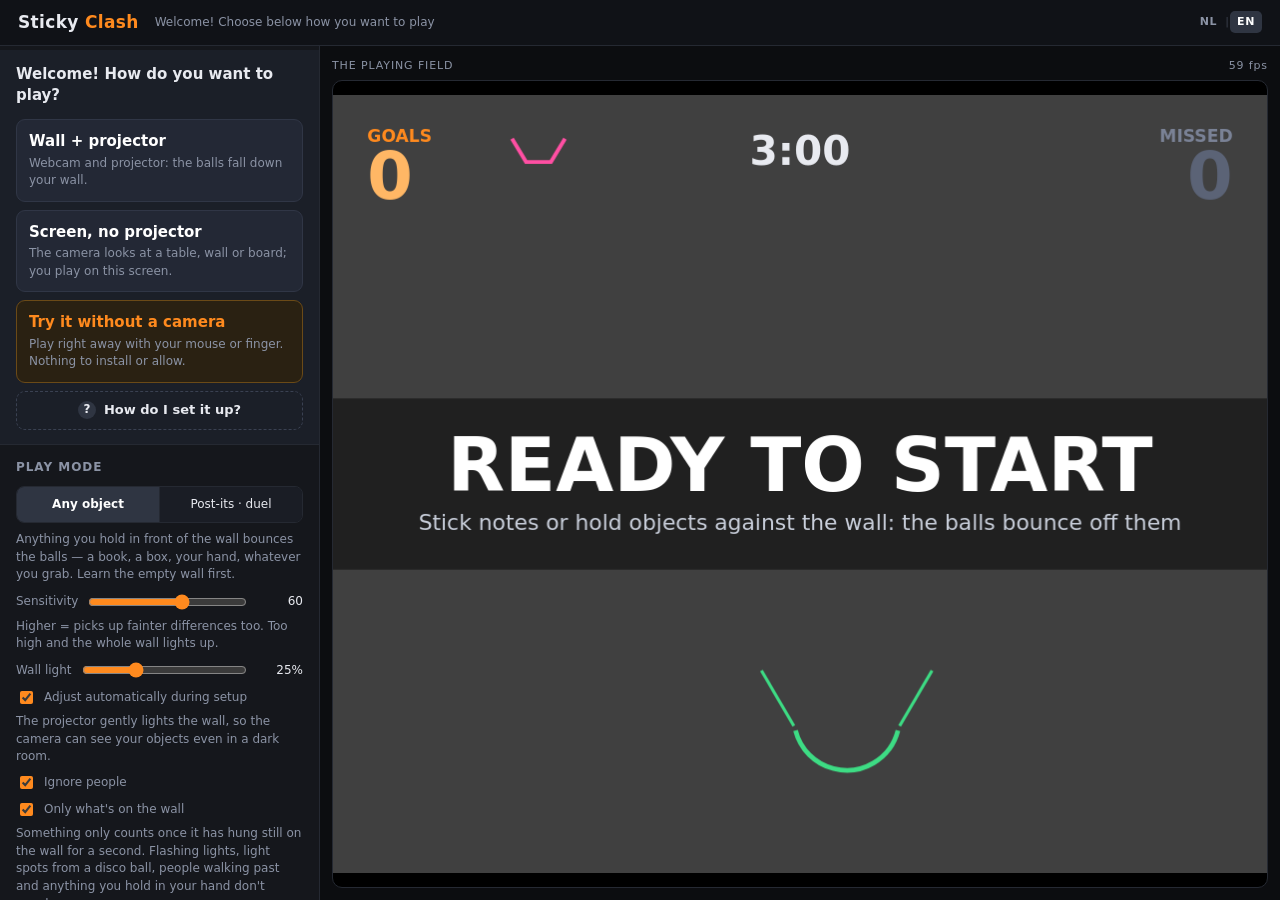
==== commit f3575645: "Better calibration (grid + lens correction, falls back to 4 dots), only counts what's really on the " ====
--- a/sticky-clash.html
+++ b/sticky-clash.html
@@ -480,6 +480,8 @@
       <label class="check alleen-muur"><input type="checkbox" id="fillAuto" checked> Automatisch afstellen bij instellen</label>
       <p class="hint alleen-muur">De beamer verlicht de muur zachtjes, zodat de camera je voorwerpen ook in een donkere kamer ziet.</p>
       <label class="check"><input type="checkbox" id="noPeople" checked> Mensen negeren</label>
+      <label class="check alleen-muur"><input type="checkbox" id="alleenMuur" checked> Alleen wat op de muur zit</label>
+      <p class="hint alleen-muur">Iets telt pas als het een seconde stil op de muur hangt. Flitsende lampen, lichtvlekken van een discobal, mensen die langslopen en iets wat je in je hand houdt tellen niet.</p>
       <label class="check"><input type="checkbox" id="skin" checked> Huid negeren — je arm verdwijnt, het voorwerp in je hand blijft</label>
       <label class="check"><input type="checkbox" id="resident" checked> Wat al aan de muur hangt telt ook mee</label>
       <div class="row">
@@ -951,6 +953,11 @@
     this.jitterMax = 0.15;
     this.calmFor = 0.4;          // zo lang (s) achter elkaar onder jitterMax
     this.jitterWindow = 0.8;     // over zo'n stuk tijd (s) wordt de trilling gemeten
+    // "Alleen wat op de muur zit" (zie opDeMuur): zo lang (s) stil hangen, hooguit zoveel
+    // trillen (px), en hooguit zoveel huid erin, voordat iets meetelt.
+    this.muurStil = 1.0;
+    this.muurTril = 0.35;
+    this.muurHuid = 0.35;
     this.personGap = 8;
     this.insideFn = null;        // (x, y) => op het beamervlak? Gezet door main.js.
     // Zoveel metingen achter elkaar moet een nieuwe briefjessoort winnen voordat een
@@ -2762,6 +2769,70 @@
     t.calmT = t.jitter <= this.jitterMax ? (t.calmT || 0) + dt : 0;
   }
 
+  /**
+   * Zit dit echt op de muur? Voor de instelling "Alleen wat op de muur zit" (main.js,
+   * buildObstacles); de herkenning zelf verandert er niet door. Een flits van een
+   * podiumlamp of een vlek van de discobal is er binnen een seconde weer af of schuift
+   * door; iemand die langsloopt of iets vasthoudt beweegt, trilt of zit vast aan huid.
+   * Een briefje of boek dat écht hangt, staat een seconde stil en trilt niet.
+   * Eenmaal geteld blijft het tellen, ook als er ballen overheen vliegen (ons eigen licht
+   * verschuift de vlek dan even). Pas als het zonder ons licht erop echt verschoof (de
+   * stilstandklok begon opnieuw), moet het weer opnieuw stil hangen. Weggehaald is
+   * het spoor weg, en daarmee het obstakel.
+   * Geeft '' (telt), 'wacht' (staat al even stil, bijna) of 'los' (telt niet).
+   */
+  opDeMuur(t, nodig = this.muurStil, mensen = this.muurMensen(), nu = t.age / 30) {
+    // Eén meting per camerabeeld: het zachte midden (zie softCentre) en de grootte.
+    const h = t.muurH || (t.muurH = []);
+    if (t.muurAge !== t.age) {
+      t.muurAge = t.age;
+      const k = (t.hn - 1) % JITTER_N;
+      h.push({ nu, x: t.hn ? t.hx[k] : t.cx, y: t.hn ? t.hy[k] : t.cy, n: t.cells, licht: !!(t.lit || t.held) });
+      while (h.length && h[0].nu < nu - nodig - 1.5) h.shift();
+    }
+    const tol = 1.2 * this.cell;
+    if (t.opMuur) {
+      // Eenmaal geteld blijft het tellen. Alleen als het een halve seconde lang zonder
+      // ons licht erop duidelijk ergens anders staat, is het verplaatst.
+      const recent = h.filter(m => m.nu > nu - 0.5 && !m.licht);
+      const weg = recent.filter(m => Math.hypot(m.x - t.muurX, m.y - t.muurY) > 2 * tol).length;
+      if (!(recent.length >= 8 && weg >= recent.length * 0.8)) return '';
+      t.opMuur = false;
+    }
+    // Stil: in de laatste `nodig` seconden staat het in de meeste beelden op dezelfde plek
+    // met dezelfde grootte, en trilt het daar niet. Een flits of lichtvlek die er even
+    // overheen gaat, verandert een paar beelden, niet de meeste.
+    const venster = h.filter(m => m.nu >= nu - nodig - 1e-6);
+    const lang = h.length && nu - h[0].nu >= nodig - 0.04;
+    if (venster.length < 4) return 'los';
+    const med = (a) => { const s = a.slice().sort((p, q) => p - q); return s[s.length >> 1]; };
+    const mx = med(venster.map(m => m.x)), my = med(venster.map(m => m.y)), mn = med(venster.map(m => m.n));
+    const goed = venster.filter(m => Math.abs(m.x - mx) <= tol && Math.abs(m.y - my) <= tol && Math.abs(m.n - mn) <= mn * 0.25);
+    let sx = 0, sy = 0, sxx = 0, syy = 0;
+    for (const m of goed) { sx += m.x; sy += m.y; sxx += m.x * m.x; syy += m.y * m.y; }
+    const g = Math.max(1, goed.length);
+    const tril = Math.sqrt(Math.max(0, sxx / g - (sx / g) ** 2, syy / g - (sy / g) ** 2));
+    const rustig = goed.length >= venster.length * 0.6 && tril <= this.muurTril;
+    const vast = t.age >= 12 && t.rigid && (t.trusted || !(t.skinFrac > this.muurHuid));
+    if (lang && rustig && vast && !this.aanMens(t, mensen)) { t.opMuur = true; t.muurX = mx; t.muurY = my; return ''; }
+    return rustig && nu - h[0].nu >= Math.min(0.4, nodig * 0.4) ? 'wacht' : 'los';
+  }
+
+  /** Sporen die een mens of een hand kunnen zijn (voor opDeMuur; één keer per beeld). */
+  muurMensen() {
+    return this.tracks.filter(u => !u.held && (this.personLike(u) || (!u.trusted && this.disguise(u) === 'huid')));
+  }
+
+  /** Zit er een mens of hand vlak naast (iets wat je vasthoudt)? Zoals in earnTrust. */
+  aanMens(t, mensen) {
+    const gap = this.personGap * this.cell;
+    for (const u of mensen) {
+      if (u === t) continue;
+      for (const p of t.corners) for (const q of u.corners) if (Math.abs(p[0] - q[0]) < gap && Math.abs(p[1] - q[1]) < gap) return true;
+    }
+    return false;
+  }
+
   measureTrack(t, best, dt) {
     // Komt er ineens huid of schaduw bij (een hand die eroverheen gaat), dan is het
     // niet meer hetzelfde ding: stilstand en vertrouwen opnieuw verdienen.
@@ -3435,6 +3506,475 @@
     C, -(a * h - b * g), a * e - b * d,
   ].map(v => v / det);
   return inv;
+}
+
+// ---- js/kalibratie.js
+// Nauwkeurige kalibratie: een raster van stippen, één voor één geprojecteerd, en daar
+// een lensvertekening (k1 en k2, rond het midden van het camerabeeld) plus homografie
+// doorheen gepast. Een groothoekwebcam buigt rechte lijnen krom; met alleen vier
+// punten zat het beamervlak daardoor aan de randen en in de hoeken ernaast.
+//
+// Dit draait bovenop de meting met vier stippen uit main.js (autoCalibrate), en nooit
+// in plaats ervan. Elke stip wordt gemeten zoals daar: alleen binnen het witte vlak,
+// met de mediaan van een paar camerabeelden (een flitsende lamp of discobal verandert
+// één beeld, niet de meeste), en pas als twee metingen na elkaar hetzelfde zeggen (een
+// camera die zelf bijregelt is dan uitgeregeld). Klopt het raster niet duidelijk beter
+// op stippen die niet meededen, dan blijft de meting met vier stippen staan.
+
+// De lens hoort bij een homografie: wie app.H verwisselt (muur/scherm), neemt de
+// lens vanzelf mee. Oude opgeslagen kalibraties hebben geen lens en blijven werken.
+const KAL_LENZEN = new WeakMap();
+
+function kalZetLens(H, lens) {
+  if (!H) return;
+  const k1 = lens && Number.isFinite(lens.k1) ? lens.k1 : 0, k2 = lens && Number.isFinite(lens.k2) ? lens.k2 : 0;
+  if (k1 || k2) KAL_LENZEN.set(H, { k1, k2, ar: (lens && lens.ar) || 4 / 3 });
+  else KAL_LENZEN.delete(H);
+}
+
+function kalLensVan(H) {
+  return (H && KAL_LENZEN.get(H)) || null;
+}
+
+/** Camerabeeld (0..1, met lensvertekening) naar het rechte, onvertekende beeld. */
+function kalOntvorm(L, x, y) {
+  if (!L || !(L.k1 || L.k2)) return [x, y];
+  const ar = L.ar || 4 / 3, k2 = L.k2 || 0;
+  const dx = (x - 0.5) * ar, dy = y - 0.5, r2 = dx * dx + dy * dy;
+  const f = 1 + L.k1 * r2 + k2 * r2 * r2;
+  return [0.5 + dx * f / ar, 0.5 + dy * f];
+}
+
+/** En terug: de straal r zo zoeken dat r(1 + k1·r² + k2·r⁴) de gewenste straal geeft. */
+function kalVervorm(L, x, y) {
+  if (!L || !(L.k1 || L.k2)) return [x, y];
+  const ar = L.ar || 4 / 3, k2 = L.k2 || 0;
+  const ux = (x - 0.5) * ar, uy = y - 0.5;
+  const ru = Math.hypot(ux, uy);
+  if (ru < 1e-9) return [x, y];
+  let r = ru;
+  for (let i = 0; i < 12; i++) {
+    const r2 = r * r;
+    const f = r * (1 + L.k1 * r2 + k2 * r2 * r2) - ru, df = 1 + 3 * L.k1 * r2 + 5 * k2 * r2 * r2;
+    if (Math.abs(df) < 1e-6) break;
+    const nr = r - f / df;
+    if (!(nr > 0)) break;
+    if (Math.abs(nr - r) < 1e-10) { r = nr; break; }
+    r = nr;
+  }
+  const s = r / ru;
+  return [0.5 + ux * s / ar, 0.5 + uy * s];
+}
+
+/** De ene afbeelding camera -> beamervlak (beide 0..1), mét lens als die er is. */
+function kalNaarBeamer(H, x, y) {
+  const p = kalOntvorm(kalLensVan(H), x, y);
+  return applyH(H, p[0], p[1]);
+}
+
+/** En beamervlak -> camera. Hinv is invertH(H). */
+function kalNaarCamera(H, Hinv, u, v) {
+  const p = applyH(Hinv, u, v);
+  return kalVervorm(kalLensVan(H), p[0], p[1]);
+}
+
+// ---------------------------------------------------------------- passen
+
+function kalLos(A, b) {
+  const n = b.length;
+  const M = A.map((row, i) => [...row, b[i]]);
+  for (let c = 0; c < n; c++) {
+    let p = c;
+    for (let r = c + 1; r < n; r++) if (Math.abs(M[r][c]) > Math.abs(M[p][c])) p = r;
+    if (Math.abs(M[p][c]) < 1e-14) return null;
+    [M[c], M[p]] = [M[p], M[c]];
+    const piv = M[c][c];
+    for (let k = c; k <= n; k++) M[c][k] /= piv;
+    for (let r = 0; r < n; r++) {
+      if (r === c) continue;
+      const f = M[r][c];
+      if (!f) continue;
+      for (let k = c; k <= n; k++) M[r][k] -= f * M[c][k];
+    }
+  }
+  return M.map(r => r[n]);
+}
+
+/**
+ * Homografie door N >= 4 punten, kleinste kwadraten. Twee keer herwogen met de noemer,
+ * zodat de fout in beamerpixels telt en niet een algebraïsche bijfout.
+ */
+function kalHomografieLS(src, dst) {
+  if (src.length < 4) return null;
+  let H = null;
+  for (let it = 0; it < 3; it++) {
+    const AtA = Array.from({ length: 8 }, () => new Array(8).fill(0)), Atb = new Array(8).fill(0);
+    for (let i = 0; i < src.length; i++) {
+      const [x, y] = src[i], [u, v] = dst[i];
+      let w = 1;
+      if (H) { const d = H[6] * x + H[7] * y + 1; w = Math.abs(d) > 1e-6 ? 1 / d : 1; }
+      const rows = [[x, y, 1, 0, 0, 0, -u * x, -u * y, u], [0, 0, 0, x, y, 1, -v * x, -v * y, v]];
+      for (const r of rows) {
+        for (let a = 0; a < 8; a++) {
+          const ra = r[a] * w;
+          if (!ra) continue;
+          Atb[a] += ra * r[8] * w;
+          for (let b = 0; b < 8; b++) AtA[a][b] += ra * r[b] * w;
+        }
+      }
+    }
+    const h = kalLos(AtA, Atb);
+    if (!h) return H;
+    H = [h[0], h[1], h[2], h[3], h[4], h[5], h[6], h[7], 1];
+  }
+  return H;
+}
+
+/** Fout per punt in beamerpixels (bw × bh), van camera (0..1) via lens en H naar het vlak. */
+function kalFouten(H, L, cam, proj, bw, bh) {
+  return cam.map((c, i) => {
+    const p = kalOntvorm(L, c[0], c[1]);
+    const q = applyH(H, p[0], p[1]);
+    return Math.hypot((q[0] - proj[i][0]) * bw, (q[1] - proj[i][1]) * bh);
+  });
+}
+
+/** Kleinste waarde van kost(x) tussen lo en hi: eerst grof, dan gulden snede. */
+function kalMinimum(kost, lo, hi, stap, rondes) {
+  let best = null;
+  for (let x = lo; x <= hi + 1e-9; x += stap) { const r = kost(x); if (!best || r.e < best.e) best = r; }
+  let a = best.x - stap, b = best.x + stap;
+  const g = (Math.sqrt(5) - 1) / 2;
+  let c = b - g * (b - a), d = a + g * (b - a), fc = kost(c), fd = kost(d);
+  for (let i = 0; i < rondes; i++) {
+    if (fc.e < fd.e) { b = d; d = c; fd = fc; c = b - g * (b - a); fc = kost(c); }
+    else { a = c; c = d; fc = fd; d = a + g * (b - a); fd = kost(d); }
+  }
+  for (const r of [fc, fd]) if (r.e < best.e) best = r;
+  return best;
+}
+
+function kalPasK(cam, proj, ar, metK2, bw, bh) {
+  const kost = (k1, k2) => {
+    const L = { k1, k2, ar };
+    const H = kalHomografieLS(cam.map(c => kalOntvorm(L, c[0], c[1])), proj);
+    if (!H) return { e: Infinity, H: null, k1, k2 };
+    const f = kalFouten(H, L, cam, proj, bw, bh);
+    return { e: f.reduce((s, v) => s + v * v, 0), H, k1, k2 };
+  };
+  const binnen = (k2) => { const r = kalMinimum(x => ({ ...kost(x, k2), x }), -0.6, 0.6, 0.1, 22); r.x = k2; return r; };
+  // k2 alleen met genoeg stippen: anders past hij ruis in plaats van de lens
+  return metK2 ? kalMinimum(binnen, -0.4, 0.4, 0.1, 16) : binnen(0);
+}
+
+/**
+ * Robuust passen: lens (k1) + homografie door alle gemeten stippen. Een stip die er ver
+ * naast ligt (iemand liep erdoor, een flits precies op dat moment) gaat eruit, één voor
+ * één, de slechtste eerst. cam in 0..1 camerabeeld, proj in 0..1 beamervlak, ar =
+ * breedte/hoogte van het camerabeeld, bw × bh het beamerbeeld in pixels.
+ * Geeft { H, lens, fouten (beamerpixels), gebruikt } of null.
+ */
+function kalPas(cam, proj, ar, opts = {}) {
+  const minPunten = opts.minPunten || 8;
+  const bw = opts.bw || 1280, bh = opts.bh || 720;
+  const grens = opts.grens || 4;               // beamerpixels
+  let idx = cam.map((_, i) => i);
+  for (;;) {
+    if (idx.length < minPunten) return null;
+    const c = idx.map(i => cam[i]), p = idx.map(i => proj[i]);
+    const r = kalPasK(c, p, ar, idx.length >= 12, bw, bh);
+    if (!r.H) return null;
+    const L = { k1: r.k1, k2: r.k2, ar };
+    const f = kalFouten(r.H, L, c, p, bw, bh);
+    const med = [...f].sort((x, y) => x - y)[f.length >> 1];
+    let slechtst = 0;
+    for (let i = 1; i < f.length; i++) if (f[i] > f[slechtst]) slechtst = i;
+    if (f[slechtst] > Math.max(grens, med * 4) && idx.length > minPunten) { idx.splice(slechtst, 1); continue; }
+    return { H: r.H, lens: Math.abs(r.k1) > 1e-4 || Math.abs(r.k2) > 1e-4 ? L : null, fouten: f, gebruikt: idx };
+  }
+}
+
+// ---------------------------------------------------------------- meten
+
+/** Waar de stippen komen: 5×4 over het hele vlak, tot vlak bij de randen. */
+const KAL_RASTER = (() => {
+  const us = [0.04, 0.27, 0.5, 0.73, 0.96], vs = [0.06, 0.35, 0.65, 0.94], out = [];
+  for (const v of vs) for (const u of us) out.push([u, v]);
+  return out;
+})();
+/** Controlestippen die niet meedoen met passen: vlak bij de hoeken en in het midden. */
+const KAL_CONTROLE = [[0.12, 0.13], [0.88, 0.13], [0.88, 0.87], [0.12, 0.87], [0.5, 0.5]];
+
+/**
+ * Het camerabeeld op zijn eigen resolutie (niet het kleine werkbeeld van de herkenning):
+ * een stip is daar een paar keer zo groot, en dan is het zwaartepunt een stuk preciezer.
+ * Spiegelen en uitsnede spelen hier geen rol; alles in videopixels.
+ */
+function kalBeeld(o) {
+  const v = o.vision.video, W = v.videoWidth, H = v.videoHeight;
+  if (!W || !H || v.readyState < 2) return null;
+  if (!o.cv) {
+    o.cv = document.createElement('canvas');
+    o.cx = o.cv.getContext('2d', { willReadFrequently: true });
+  }
+  if (o.cv.width !== W || o.cv.height !== H) { o.cv.width = W; o.cv.height = H; }
+  o.cx.drawImage(v, 0, 0, W, H);
+  return { W, H };
+}
+
+/** Helderheid van één venster uit het laatst getekende camerabeeld. */
+function kalVensterLuma(o, w) {
+  const d = o.cx.getImageData(w.x0, w.y0, w.w, w.h).data, n = w.w * w.h, out = new Float32Array(n);
+  for (let i = 0; i < n; i++) out[i] = 0.299 * d[i * 4] + 0.587 * d[i * 4 + 1] + 0.114 * d[i * 4 + 2];
+  return out;
+}
+
+/** De mediaan per pixel van een paar camerabeelden, voor een paar vensters tegelijk. */
+async function kalMediaan(o, vensters, aantal) {
+  const lagen = vensters.map(() => []);
+  for (let i = 0; i < aantal; i++) {
+    if (i) await o.sleep(60);
+    if (!kalBeeld(o)) return null;
+    vensters.forEach((w, j) => lagen[j].push(kalVensterLuma(o, w)));
+  }
+  const rij = new Float32Array(aantal);
+  return lagen.map(l => {
+    const n = l[0].length, uit = new Float32Array(n);
+    for (let k = 0; k < n; k++) {
+      for (let i = 0; i < aantal; i++) rij[i] = l[i][k];
+      rij.sort();
+      uit[k] = rij[aantal >> 1];
+    }
+    return uit;
+  });
+}
+
+/** De mediaan per pixel van het hele camerabeeld (de zwarte referentie). */
+async function kalMediaanHeel(o, aantal) {
+  const lagen = [];
+  let W = 0, H = 0;
+  for (let i = 0; i < aantal; i++) {
+    if (i) await o.sleep(60);
+    const b = kalBeeld(o);
+    if (!b) return null;
+    W = b.W; H = b.H;
+    const d = o.cx.getImageData(0, 0, W, H).data, n = W * H, l = new Uint8Array(n);
+    for (let k = 0; k < n; k++) l[k] = 0.299 * d[k * 4] + 0.587 * d[k * 4 + 1] + 0.114 * d[k * 4 + 2];
+    lagen.push(l);
+  }
+  const n = W * H, uit = new Float32Array(n), rij = new Float32Array(aantal);
+  for (let k = 0; k < n; k++) {
+    for (let i = 0; i < aantal; i++) rij[i] = lagen[i][k];
+    rij.sort();
+    uit[k] = rij[aantal >> 1];
+  }
+  return { W, H, l: uit };
+}
+
+/** Een venster uit de zwarte referentie. */
+function kalRefVenster(ref, w) {
+  const out = new Float32Array(w.w * w.h);
+  for (let y = 0; y < w.h; y++) for (let x = 0; x < w.w; x++) out[y * w.w + x] = ref.l[(w.y0 + y) * ref.W + w.x0 + x];
+  return out;
+}
+
+function kalMediaanVan(a) {
+  const s = Float32Array.from(a).sort();
+  return s.length ? s[s.length >> 1] : 0;
+}
+
+/**
+ * Zwaartepunt van de stip in een venster: verschil met de zwarte referentie, min wat de
+ * rand van het venster gemiddeld (mediaan) feller werd (een camera die bijregelt, licht
+ * dat terugkaatst). Van alle heldere vlekjes in het venster telt het vlekje met het meeste
+ * licht dicht bij de verwachte plek (het midden van het venster): een los fel puntje van
+ * een discobal of lamp aan de rand is nooit de stip.
+ */
+function kalZwaartepunt(lum, ref, w) {
+  const n = w.w * w.h, d = new Float32Array(n), randW = [];
+  for (let k = 0; k < n; k++) {
+    d[k] = lum[k] - ref[k];
+    const x = k % w.w, y = (k - x) / w.w;
+    if (x === 0 || y === 0 || x === w.w - 1 || y === w.h - 1) randW.push(d[k]);
+  }
+  const basis = kalMediaanVan(randW);
+  const afw = kalMediaanVan(randW.map(v => Math.abs(v - basis))) * 1.48;
+  let max = 0;
+  for (let k = 0; k < n; k++) { d[k] -= basis; if (d[k] > max) max = d[k]; }
+  if (!(max > 0)) return null;
+  // 1. vlekjes boven een lage drempel; het beste: veel licht, dicht bij het midden
+  const laag = Math.max(afw * 4, max * 0.2);
+  const label = new Int32Array(n), stapel = [];
+  const mx = (w.cx != null ? w.cx - w.x0 : w.w / 2), my = (w.cy != null ? w.cy - w.y0 : w.h / 2);
+  const schaal = Math.max(3, Math.min(w.w, w.h) * 0.25);
+  let nr = 0, beste = null;
+  for (let s = 0; s < n; s++) {
+    if (label[s] || d[s] <= laag) continue;
+    nr++;
+    label[s] = nr; stapel.push(s);
+    let massa = 0, sx = 0, sy = 0, piek = 0, pk = s;
+    while (stapel.length) {
+      const k = stapel.pop(), x = k % w.w, y = (k - x) / w.w;
+      massa += d[k]; sx += x * d[k]; sy += y * d[k];
+      if (d[k] > piek) { piek = d[k]; pk = k; }
+      if (x > 0 && !label[k - 1] && d[k - 1] > laag) { label[k - 1] = nr; stapel.push(k - 1); }
+      if (x < w.w - 1 && !label[k + 1] && d[k + 1] > laag) { label[k + 1] = nr; stapel.push(k + 1); }
+      if (y > 0 && !label[k - w.w] && d[k - w.w] > laag) { label[k - w.w] = nr; stapel.push(k - w.w); }
+      if (y < w.h - 1 && !label[k + w.w] && d[k + w.w] > laag) { label[k + w.w] = nr; stapel.push(k + w.w); }
+    }
+    const afst = Math.hypot(sx / massa - mx, sy / massa - my) / schaal;
+    const score = massa / (1 + afst * afst);
+    if (!beste || score > beste.score) beste = { score, piek, pk };
+  }
+  if (!beste) return null;
+  // 2. binnen dat vlekje: zwaartepunt boven de helft van zijn eigen piek
+  const thr = beste.piek * 0.5;
+  const mee = new Uint8Array(n);
+  mee[beste.pk] = 1; stapel.push(beste.pk);
+  let sx = 0, sy = 0, sw = 0, rand = 0, aantal = 0;
+  while (stapel.length) {
+    const k = stapel.pop();
+    const x = k % w.w, y = (k - x) / w.w, g = d[k] - thr;
+    sx += x * g; sy += y * g; sw += g; aantal++;
+    if (x === 0 || y === 0 || x === w.w - 1 || y === w.h - 1) rand += g;
+    if (x > 0 && !mee[k - 1] && d[k - 1] > thr) { mee[k - 1] = 1; stapel.push(k - 1); }
+    if (x < w.w - 1 && !mee[k + 1] && d[k + 1] > thr) { mee[k + 1] = 1; stapel.push(k + 1); }
+    if (y > 0 && !mee[k - w.w] && d[k - w.w] > thr) { mee[k - w.w] = 1; stapel.push(k - w.w); }
+    if (y < w.h - 1 && !mee[k + w.w] && d[k + w.w] > thr) { mee[k + w.w] = 1; stapel.push(k + w.w); }
+  }
+  if (!sw) return null;
+  return { x: w.x0 + sx / sw + 0.5, y: w.y0 + sy / sw + 0.5, max: beste.piek, ruis: afw, n: aantal, rand: rand / sw };
+}
+
+function kalMaakVenster(cx, cy, half, W, H) {
+  const x0 = Math.max(0, Math.floor(cx - half)), x1 = Math.min(W - 1, Math.ceil(cx + half));
+  const y0 = Math.max(0, Math.floor(cy - half)), y1 = Math.min(H - 1, Math.ceil(cy + half));
+  if (x1 - x0 < 6 || y1 - y0 < 6) return null;
+  return { x0, y0, w: x1 - x0 + 1, h: y1 - y0 + 1, cx, cy };
+}
+
+/**
+ * Meet één stip. Steeds de mediaan van vijf camerabeelden; pas als twee van die metingen
+ * na elkaar op dezelfde plek uitkomen, telt hij. Zo wacht het vanzelf tot de camera de
+ * stip echt laat zien (vertraging van 50–300 ms is normaal) en tot een camera die zijn
+ * helderheid zelf regelt weer stil staat.
+ */
+async function kalMeetStip(o, w, refHeel, settle) {
+  const eind = Date.now() + settle;
+  const tol = 0.35 * Math.max(1, o.W / 320);       // ongeveer 1/3 werkpixel
+  let vorige = null, verschoven = 0;
+  let ref = kalRefVenster(refHeel, w);
+  await o.sleep(o.eerst || 200);
+  while (Date.now() < eind) {
+    if (o.afbreken && o.afbreken()) return null;
+    const m = await kalMediaan(o, [w], 5);
+    if (!m) { await o.sleep(30); continue; }
+    const z = kalZwaartepunt(m[0], ref, w);
+    if (z && z.rand > 0.08 && z.max >= o.minContrast && verschoven < 2) {
+      // stip ligt tegen de rand van het venster: het venster op de stip zetten
+      const nw = kalMaakVenster(z.x, z.y, o.half, refHeel.W, refHeel.H);
+      if (nw && Math.hypot(z.x - w.cx, z.y - w.cy) < o.half * 1.2) { w = nw; ref = kalRefVenster(refHeel, w); verschoven++; vorige = null; continue; }
+    }
+    if (!z || z.max < Math.max(o.minContrast, z.ruis * 6) || z.rand > 0.08) { vorige = null; continue; }
+    if (vorige && Math.hypot(z.x - vorige.x, z.y - vorige.y) < tol && Math.abs(z.max - vorige.max) < vorige.max * 0.15) {
+      return { x: (z.x + vorige.x) / 2, y: (z.y + vorige.y) / 2, max: z.max };
+    }
+    vorige = z;
+  }
+  return null;
+}
+
+/** Gemiddelde en grootste fout (beamerpixels) van een afbeelding op losse stippen. */
+function kalControleFout(naar, cam, proj, bw, bh) {
+  const f = cam.map((c, i) => { const q = naar(c[0], c[1]); return Math.hypot((q[0] - proj[i][0]) * bw, (q[1] - proj[i][1]) * bh); });
+  return { gem: f.reduce((s, x) => s + x, 0) / Math.max(1, f.length), max: f.length ? Math.max(...f) : Infinity };
+}
+
+/**
+ * Het hele raster meten en passen. o: { vision, sleep, toon(patroon), H4 (de meting met
+ * vier stippen, camera 0..1 -> beamer 0..1), binnenVlak(u, v) (camera 0..1: ligt dit in
+ * het witte vlak?), wachtTotStil(ms), ar, bw, bh, voortgang(n, m), afbreken() }.
+ * Geeft { H, lens, fout } als het raster duidelijk klopt en minstens zo goed is als de
+ * vier stippen, en anders { mislukt: reden, ... }: dan blijft H4 staan.
+ */
+async function kalRaster(o) {
+  const vid = o.vision.video, W = vid.videoWidth, Hh = vid.videoHeight;
+  if (!W || !Hh) return { mislukt: 'camera' };
+  o.W = W;
+  const Hinv = invertH(o.H4);
+  if (!Hinv) return { mislukt: 'homografie' };
+  const bw = o.bw || 1280, bh = o.bh || 720;
+  const alle = [...KAL_RASTER, ...KAL_CONTROLE];
+  const naarPx = (u, v) => { const c = applyH(Hinv, u, v); return [c[0] * W, c[1] * Hh]; };
+  // Venster = ruim 40% van de kleinste afstand tussen twee rasterstippen in het
+  // camerabeeld. De stippen komen één voor één, dus vensters mogen elkaar overlappen.
+  let minAfst = Infinity;
+  for (let i = 0; i < KAL_RASTER.length; i++) for (let j = i + 1; j < KAL_RASTER.length; j++) {
+    const a = naarPx(...KAL_RASTER[i]), b = naarPx(...KAL_RASTER[j]);
+    minAfst = Math.min(minAfst, Math.hypot(a[0] - b[0], a[1] - b[1]));
+  }
+  const half = Math.min(90, Math.max(6, minAfst * 0.42));
+  o.half = half;
+  // stip: zo groot dat hij in de camera minstens een paar pixels beslaat
+  const pxPerBeamer = minAfst / Math.min(bw * 0.23, bh * 0.29);
+  const r = Math.min(0.05, Math.max(0.028, 2.5 / Math.max(1e-6, pxPerBeamer) / Math.min(bw, bh)));
+  const vensters = alle.map(([u, v]) => {
+    const p = naarPx(u, v);
+    // alleen binnen het witte vlak zoeken
+    if (o.binnenVlak && !o.binnenVlak(p[0] / W, p[1] / Hh)) return null;
+    return kalMaakVenster(p[0], p[1], half, W, Hh);
+  });
+  const bruikbaar = vensters.filter(Boolean);
+  if (bruikbaar.length < 12) return { mislukt: 'te weinig stippen in beeld', gezien: bruikbaar.length };
+
+  // zwarte referentie per venster, pas als het beeld stil staat
+  o.toon({ kind: 'black' });
+  await o.sleep(300);
+  if (o.wachtTotStil) await o.wachtTotStil(1500);
+  const refHeel = await kalMediaanHeel(o, 5);
+  if (!refHeel || refHeel.W !== W || refHeel.H !== Hh) return { mislukt: 'camera' };
+
+  const cam = [], proj = [], ctrlCam = [], ctrlProj = [];
+  const t0 = Date.now();
+  let geprobeerd = 0;
+  for (let i = 0; i < alle.length; i++) {
+    if (o.afbreken && o.afbreken()) return { mislukt: 'afgebroken' };
+    // Zijn de stippen niet te zien (te donker, te veel licht), dan niet een minuut lang
+    // blijven proberen: na acht stippen, of na 50 s, terug naar de vier stippen.
+    if ((geprobeerd >= 8 && cam.length < geprobeerd / 2) || Date.now() - t0 > 50000) {
+      o.toon({ kind: 'black' });
+      return { mislukt: 'stippen niet goed te zien', stippen: cam.length, geprobeerd };
+    }
+    o.voortgang && o.voortgang(i + 1, alle.length);
+    const w = vensters[i];
+    if (!w) continue;
+    const [u, v] = alle[i];
+    o.toon({ kind: 'stip', u, v, r });
+    geprobeerd++;
+    const z = await kalMeetStip({ ...o, minContrast: o.minContrast || 10 }, w, refHeel, o.settle || 2600);
+    if (!z) continue;
+    const c = [z.x / W, z.y / Hh];
+    if (o.binnenVlak && !o.binnenVlak(c[0], c[1])) continue;
+    if (i < KAL_RASTER.length) { cam.push(c); proj.push([u, v]); }
+    else { ctrlCam.push(c); ctrlProj.push([u, v]); }
+  }
+  o.toon({ kind: 'black' });
+  const pas = kalPas(cam, proj, o.ar, { bw, bh });
+  const fit = pas ? pas.gebruikt.map((_, j) => pas.fouten[j]) : [];
+  const rms = fit.length ? Math.sqrt(fit.reduce((s, x) => s + x * x, 0) / fit.length) : Infinity;
+  const diag = { stippen: cam.length, gebruikt: pas ? pas.gebruikt.length : 0, rms: +rms.toFixed(2), controle: ctrlCam.length };
+  // ---- zelfcontrole ----
+  if (!pas || pas.gebruikt.length < 12) return { mislukt: 'te weinig stippen', ...diag };
+  if (rms > Math.max(2.5, bw * 0.002)) return { mislukt: 'past niet', ...diag };
+  if (ctrlCam.length < 3) return { mislukt: 'controle', ...diag };
+  const L = pas.lens;
+  const raster = kalControleFout((x, y) => { const p = kalOntvorm(L, x, y); return applyH(pas.H, p[0], p[1]); }, ctrlCam, ctrlProj, bw, bh);
+  const vier = kalControleFout((x, y) => applyH(o.H4, x, y), ctrlCam, ctrlProj, bw, bh);
+  diag.gem = +raster.gem.toFixed(2); diag.max = +raster.max.toFixed(2);
+  diag.vier = { gem: +vier.gem.toFixed(2), max: +vier.max.toFixed(2) };
+  // Nooit slechter dan de vier stippen: anders blijven die staan.
+  if (raster.gem > vier.gem + 0.25 || raster.max > vier.max + 1) return { mislukt: 'niet beter', ...diag };
+  return { H: pas.H, lens: L, fout: diag };
 }
 
 // ---- js/taal-en.js
@@ -3497,6 +4037,8 @@
   'De beamer verlicht de muur zachtjes, zodat de camera je voorwerpen ook in een donkere kamer ziet.':
     'The projector gently lights the wall, so the camera can see your objects even in a dark room.',
   'Mensen negeren': 'Ignore people',
+  'Alleen wat op de muur zit': "Only what's on the wall",
+  'Iets telt pas als het een seconde stil op de muur hangt. Flitsende lampen, lichtvlekken van een discobal, mensen die langslopen en iets wat je in je hand houdt tellen niet.': "Something only counts once it has hung still on the wall for a second. Flashing lights, light spots from a disco ball, people walking past and anything you hold in your hand don't count.",
   'Huid negeren — je arm verdwijnt, het voorwerp in je hand blijft': 'Ignore skin — your arm disappears, the object in your hand stays',
   'Wat al aan de muur hangt telt ook mee': 'Things already on the wall count too',
   'Leer opnieuw hoe de lege muur eruitziet': 'Relearn what the empty wall looks like',
@@ -3739,6 +4281,8 @@
   'Kalibratie mislukt.': 'Calibration failed.',
   'Kalibratie gelukt — controleer of de gestreepte lijn om het beamerbeeld ligt': 'Calibration done — check that the dashed line runs around the projected image',
   'Kalibratie gelukt (grove meting; stippen waren niet goed zichtbaar)': "Calibration done (rough measurement; the dots weren't clearly visible)",
+  'Kalibratie gelukt — nauwkeurig tot ongeveer {px} beamerpixels': 'Calibration done — accurate to about {px} projector pixels',
+  'Kalibreren… stip {n} van {m}': 'Calibrating… dot {n} of {m}',
   'Klik punt {n} van 4 in het camerabeeld': 'Click point {n} of 4 in the camera view',
   'Gekalibreerd': 'Calibrated',
   'Vastzetten maakte het camerabeeld donkerder — belichting blijft automatisch': 'Locking made the camera image darker — exposure stays automatic',
@@ -3883,6 +4427,7 @@
   '{n} voorwerpen actief': '{n} objects active',
   'genegeerd: {lijst}': 'ignored: {lijst}',
   'loopt beeld uit': 'leaves the frame',
+  'hangt niet stil op de muur': "isn't hanging still on the wall",
   'te groot': 'too big',
   'buiten beamervlak': 'outside projection',
   'te hoog': 'too high',
@@ -10801,7 +11346,7 @@
     this.elSluit.setAttribute('aria-label', t('Sluiten'));
     this.stippen.forEach((b, k) => {
       const id = KLAAR_STAPPEN[k];
-      const gedaan = k < this.i ? this.stand[id] !== 'fout' : this.stand[id] === 'goed';
+      const gedaan = k < this.i ? this.stand[id] !== 'fout' || !!this.handmatig[id] : this.stand[id] === 'goed';
       b.className = 'st-stip' + (k === this.i ? ' nu' : gedaan ? ' gedaan' : '');
       b.disabled = !this.magNaar(k) && k !== this.i;
       b.setAttribute('aria-label', t('Stap {n} van {m}', { n: k + 1, m: n }));
@@ -10838,6 +11383,8 @@
     this.elHoofd.textContent = m.hoofd.tekst;
     this.elHoofd.disabled = !!m.hoofd.uit;
     this.elHoofd.classList.toggle('klaar', !m.hoofd.uit && c.soort === 'goed');
+    // bij de laatste stap valt er niets meer automatisch te doen
+    this.elAuto.parentNode.classList.toggle('hidden', KLAAR_STAPPEN[this.i] === 'klaar');
     this.elAuto.textContent = t('Alles automatisch');
     this.elAuto.disabled = this.bezig();
     this.elAutoHint.textContent = t('Doet alle stappen in één keer; volg dan de aanwijzingen op de muur.');
@@ -10845,6 +11392,7 @@
 }
 
 // ---- js/main.js
+
 
 
 
@@ -10894,6 +11442,9 @@
   abort: false,
   goalTrack: null,
   noPeople: true,
+  // Alleen wat echt op de muur zit telt (zie vision.opDeMuur): geen flitsen, lichtvlekken,
+  // langslopende mensen of iets in je hand. Alleen met muur en beamer.
+  alleenMuur: true,
   special: true,          // rood/groen/blauw briefje = trampoline/turbo/breekbaar
   gold: true,             // gouden ballen
   bonus: true,            // kleine bonusbak
@@ -10978,12 +11529,14 @@
     localStorage.setItem(STORE, JSON.stringify({
       // op een scherm is app.H het camerabeeld zelf; de kalibratie van de beamer is muurH
       H: app.speelplek === 'scherm' ? app.muurH : app.H,
+      lens: kalLensVan(app.speelplek === 'scherm' ? app.muurH : app.H),
       speelplek: bewaarSpeelplek(app.speelplek, app.plekGekozen),
       schermSpiegel: app.schermSpiegel,
       classes: vision.classes,
       mirror: vision.mirror,
       mode: vision.mode,
       noPeople: app.noPeople,
+      alleenMuur: app.alleenMuur,
       special: app.special, gold: app.gold, bonus: app.bonus, levels: app.levels,
       autoRecal: app.autoRecal, elkeMinuut: app.elkeMinuut, lastName: app.lastName,
       resident: app.resident,
@@ -11030,7 +11583,7 @@
       if (old) s = { classes: old.classes, mirror: old.mirror, mode: old.mode, best: old.best };
     }
     if (!s) return;
-    if (s.H) { app.H = s.H; app.Hinv = invertH(s.H); app.steps.cal = 1; }
+    if (s.H) { app.H = s.H; kalZetLens(app.H, s.lens); app.Hinv = invertH(s.H); app.steps.cal = 1; }
     if (s.classes) {
       vision.classes = DEFAULT_CLASSES.map(d => {
         const f = s.classes.find(c => c.id === d.id);
@@ -11043,6 +11596,7 @@
       if (s[k] != null) $(k).value = s[k];
     }
     if (s.noPeople != null) { app.noPeople = s.noPeople; $('noPeople').checked = s.noPeople; }
+    if (s.alleenMuur != null) { app.alleenMuur = s.alleenMuur; $('alleenMuur').checked = s.alleenMuur; }
     if (s.skin != null) { vision.skinFilter = s.skin; $('skin').checked = s.skin; }
     if (s.resident != null) { app.resident = s.resident; $('resident').checked = s.resident; }
     for (const k of ['special', 'gold', 'bonus', 'autoRecal', 'elkeMinuut']) {
@@ -11163,12 +11717,12 @@
  */
 function toProj(x, y) {
   const c = vision.camNorm(x, y);
-  return applyH(app.H, c[0], c[1]);
+  return kalNaarBeamer(app.H, c[0], c[1]);
 }
 
 /** En terug: plek op het beamervlak naar camerapixel in het werkbeeld. */
 function fromProj(u, v) {
-  const c = applyH(app.Hinv, u, v);
+  const c = kalNaarCamera(app.H, app.Hinv, u, v);
   return vision.camPx(c[0], c[1]);
 }
 
@@ -11746,7 +12300,9 @@
  * Stap 1 is een volledig wit beeld. Dat is veruit het sterkste signaal en werkt
  * ook in een verlichte kamer; de vier hoekpunten van het heldere vlak geven al
  * een bruikbare homografie. Stap 2 verfijnt die met vier losse stippen, maar
- * alleen als die goed genoeg te zien zijn.
+ * alleen als die goed genoeg te zien zijn. Stap 3 legt daar een raster van stippen
+ * met de kromming van de lens overheen (js/kalibratie.js), maar alleen als dat op
+ * controlestippen minstens zo goed klopt.
  */
 async function autoCalibrate(silent) {
   if (!vision.ready) { if (!silent) status(t('Start eerst de camera'), 'err'); return false; }
@@ -11845,6 +12401,34 @@
     if (H2) { H = H2; refined = true; }
   }
 
+  // ---- stap 3: raster van stippen met lensvertekening (js/kalibratie.js) ----
+  // Bovenop de vier stippen, nooit in plaats ervan: alleen binnen het witte vlak, met
+  // dezelfde mediaan en hetzelfde wachten. Klopt het raster op losse controlestippen
+  // niet minstens zo goed als de vier stippen, dan blijven die gewoon staan.
+  let rasterFout = null;
+  if (!app.abort && projOk()) {
+    const inVlak = new Uint8Array(white.d.length);
+    for (const k of vlak) inVlak[k] = 1;
+    const binnenVlak = (u, v) => {
+      const p = vision.camPx(u, v), cx = Math.floor(p[0] / vision.cell), cy = Math.floor(p[1] / vision.cell);
+      for (let dy = -2; dy <= 2; dy++) for (let dx = -2; dx <= 2; dx++) {
+        const x = cx + dx, y = cy + dy;
+        if (x >= 0 && y >= 0 && x < cols && y < vision.rows && inVlak[y * cols + x]) return true;
+      }
+      return false;
+    };
+    const pc = app.projCtx.canvas, vid = vision.video;
+    const res = await kalRaster({
+      vision, sleep, H4: H, binnenVlak, wachtTotStil,
+      ar: (vid.videoWidth / vid.videoHeight) || 4 / 3, bw: pc.width, bh: pc.height,
+      toon: (p) => { app.calPattern = p; },
+      voortgang: (i, m) => { if (!silent) status(t('Kalibreren… stip {n} van {m}', { n: i, m })); },
+      afbreken: () => app.abort || !projOk(),
+    });
+    app.calDiag.raster = res.fout || res;
+    if (res.H) { H = res.H; kalZetLens(H, res.lens); rasterFout = res.fout; refined = true; }
+  }
+
   app.calPattern = null;
   app.wiz = wasWiz;
   if (vastCal.length && !app.lockExposure) await vision.unlockCamera();
@@ -11864,7 +12448,9 @@
   app.calPattern = null;
 
   if (!silent) {
-    status(refined
+    status(rasterFout
+      ? t('Kalibratie gelukt — nauwkeurig tot ongeveer {px} beamerpixels', { px: Math.max(1, Math.round(rasterFout.max)) })
+      : refined
       ? t('Kalibratie gelukt — controleer of de gestreepte lijn om het beamerbeeld ligt')
       : t('Kalibratie gelukt (grove meting; stippen waren niet goed zichtbaar)'), 'ok');
   }
@@ -12471,6 +13057,7 @@
 bindSlider('rate', v => (v / 10).toFixed(1) + '/s', v => { game.rate = v / 10; });
 
 $('noPeople').onchange = e => { app.noPeople = e.target.checked; save(); };
+$('alleenMuur').onchange = e => { app.alleenMuur = e.target.checked; save(); };
 $('fill').oninput = () => {
   app.fill = +$('fill').value / 100;
   $('fillOut').textContent = $('fill').value + '%';
@@ -13140,7 +13727,7 @@
   if (!app.Hinv || !vision.ready || !app.useRoi) return false;
   let u0 = Infinity, v0 = Infinity, u1 = -Infinity, v1 = -Infinity;
   for (const corner of [[0, 0], [1, 0], [1, 1], [0, 1]]) {
-    const c = applyH(app.Hinv, corner[0], corner[1]);   // genormaliseerd camerabeeld
+    const c = kalNaarCamera(app.H, app.Hinv, corner[0], corner[1]);   // genormaliseerd camerabeeld
     u0 = Math.min(u0, c[0]); u1 = Math.max(u1, c[0]);
     v0 = Math.min(v0, c[1]); v1 = Math.max(v1, c[1]);
   }
@@ -13249,6 +13836,8 @@
   if (binTrack) app.reasonById.set(binTrack.id, 'bak');
 
   let bestGoal = null, bestSrc = null;
+  const alleenMuur = objectMode && app.alleenMuur && app.speelplek === 'muur';
+  const mensen = alleenMuur ? vision.muurMensen() : null;
   for (const t of tracks) {
     if (t === binTrack) continue;
     counts[t.cls] = (counts[t.cls] || 0) + 1;
@@ -13295,6 +13884,14 @@
       if (t.age < 12) pending = true;                 // nog onbekend is geen obstakel
       else if (!t.rigid) { drop('mens'); continue; }
       if (t.stable < app.stableNeed) pending = true;
+    }
+    // Alleen wat echt op de muur zit: eerst een seconde stil hangen (of zo lang als
+    // Stilstaan zegt), niet trillen en niet vastzitten aan een hand. Een flits, een
+    // lichtvlek of iets wat je vasthoudt wordt zo nooit een obstakel.
+    if (alleenMuur) {
+      const m = vision.opDeMuur(t, Math.max(vision.muurStil, app.stableNeed / 30), mensen, performance.now() / 1000);
+      if (m === 'wacht') pending = true;
+      else if (m) { drop(m); continue; }
     }
     out.push(obstacleFrom(t, t.corners, pending));
   }
@@ -13427,6 +14024,11 @@
     ctx.fillStyle = '#fff';
     ctx.beginPath();
     ctx.arc(t[0] * w, t[1] * h, Math.min(w, h) * 0.075, 0, 7);
+    ctx.fill();
+  } else if (k === 'stip') {
+    ctx.fillStyle = '#fff';
+    ctx.beginPath();
+    ctx.arc(app.calPattern.u * w, app.calPattern.v * h, Math.min(w, h) * app.calPattern.r, 0, 7);
     ctx.fill();
   } else if (k === 'verify') {
     const m = Math.min(w, h) * 0.02;
@@ -13686,7 +14288,8 @@
 const REDENEN = { rand: 'loopt beeld uit', groot: 'te groot', buiten: 'buiten beamervlak',
                   hoog: 'te hoog', mens: 'mens', vorm: 'geen voorwerpvorm',
                   schaduw: 'donker of schaduw (telt als het stil hangt)',
-                  huid: 'huidkleur (telt als het stil hangt)', bak: 'schaduw van de bak' };
+                  huid: 'huidkleur (telt als het stil hangt)', bak: 'schaduw van de bak',
+                  los: 'hangt niet stil op de muur' };
 
 let last = performance.now();
 let visionAcc = 0;
